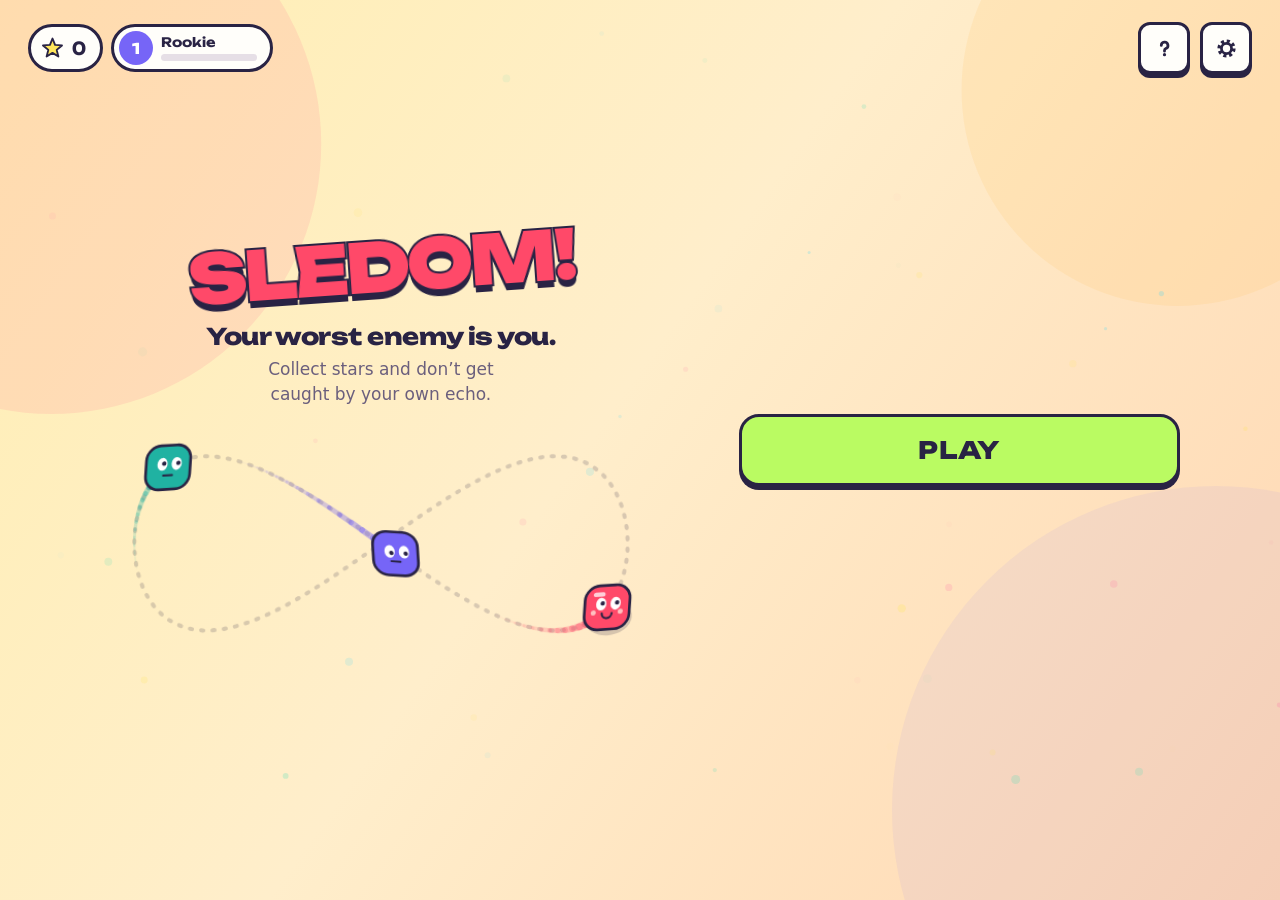
==== tg/index.html @ 211bdcf8 "Publish Echo and Echo Music to GitHub Pages" ====
<!doctype html>
<html lang="ru">
<head>
<meta charset="utf-8">
<script src="telegram-web-app.js"></script>
<script src="tg-config.js"></script>
<meta name="viewport" content="width=device-width, initial-scale=1, maximum-scale=1, viewport-fit=cover, user-scalable=no">
<meta name="theme-color" content="#ffedc9">
<link rel="manifest" href="manifest.webmanifest">
<link rel="icon" type="image/png" href="icon-192.png">
<link rel="apple-touch-icon" href="icon-192.png">
<meta name="mobile-web-app-capable" content="yes">
<title>Следом!</title>
<style>
/* Unbounded (SIL OFL 1.1), Cyrillic + Latin subsets, embedded so the zip works offline. */
@font-face{font-family:'Unbounded';font-style:normal;font-weight:600 900;font-display:block;src:url([data-uri]) format('woff2');unicode-range:U+0301,U+0400-045F,U+0490-0491,U+04B0-04B1,U+2116}
@font-face{font-family:'Unbounded';font-style:normal;font-weight:600 900;font-display:block;src:url([data-uri]) format('woff2');unicode-range:U+0000-00FF,U+0131,U+0152-0153,U+02BB-02BC,U+02C6,U+02DA,U+02DC,U+0304,U+0308,U+0329,U+2000-206F,U+20AC,U+2122,U+2191,U+2193,U+2212,U+2215,U+FEFF,U+FFFD}
@font-face{font-family:'Unbounded';font-style:normal;font-weight:600 900;font-display:block;src:url([data-uri]) format('woff2');unicode-range:U+011E-011F,U+0130,U+015E-015F}
/* ---------- Tokens ----------
   One radius scale, one border width, and a hard ink shadow only on things you can press. */
:root{
 --ink:#292344;--paper:#fffefa;--cream:#ffedc9;--muted:#6b5f7d;--line:#2923441f;
 --shadow:#292344;--on-accent:#292344;--on-accent-muted:#5c5170;--dim:#ffedc9e0;--track:#e6dfe6;--locked:#f4efe8;
 --coral:#ff4969;--coral-deep:#e23a63;--pink:#ff79a9;--lemon:#ffe95c;--lime:#bafb62;--purple:#7665f7;
 --display:'Unbounded','Arial Black',system-ui,sans-serif;
 --body:system-ui,-apple-system,'Segoe UI',Roboto,'Helvetica Neue',Arial,sans-serif;
 --r-sm:12px;--r-md:16px;--r-lg:22px;--bw:3px;
 --press:0 4px 0 var(--shadow);--lift:0 6px 0 #2923441a;
 --safe-t:env(safe-area-inset-top,0px);--safe-b:env(safe-area-inset-bottom,0px);
 --safe-l:env(safe-area-inset-left,0px);--safe-r:env(safe-area-inset-right,0px);
}
*{box-sizing:border-box;-webkit-tap-highlight-color:transparent}
html,body{margin:0;width:100%;height:100%;overflow:hidden;background:var(--cream);color:var(--ink);font-family:var(--body);touch-action:none;overscroll-behavior:none;user-select:none;-webkit-user-select:none}
body{position:fixed;inset:0}
button{font:inherit;color:inherit}
.hidden{display:none!important}
#game{position:fixed;inset:0;display:block;width:100%;height:100%;touch-action:none;cursor:crosshair}
#safeProbe{position:fixed;top:0;left:0;width:0;height:0;padding:var(--safe-t) var(--safe-r) var(--safe-b) var(--safe-l);visibility:hidden;pointer-events:none}

/* ---------- Type ---------- */
.logo{margin:0;font:900 clamp(46px,13.5vw,80px)/.95 var(--display);letter-spacing:-.045em;text-transform:uppercase;color:var(--coral);-webkit-text-stroke:3px var(--shadow);paint-order:stroke fill;text-shadow:0 5px 0 var(--shadow);transform:rotate(-4deg);white-space:nowrap;animation:logoLand .7s cubic-bezier(.15,1.35,.22,1) both}
.logo--sm{font-size:clamp(40px,11vw,58px)}
@keyframes logoLand{from{opacity:0;transform:translateY(-14px) rotate(-9deg) scale(.86)}to{opacity:1;transform:rotate(-4deg)}}
.lead{margin:20px 0 6px;font:800 18px/1.2 var(--display);letter-spacing:-.02em}
.note{margin:12px 0 0;max-width:300px;font:500 15px/1.45 var(--body);color:var(--muted);text-wrap:balance}
.lead+.note{margin-top:0}
.logo+.note{margin-top:20px}
.title{margin:0 0 20px;font:900 26px/1 var(--display);letter-spacing:-.02em;text-transform:uppercase}
.label{font:700 10.5px/1 var(--display);letter-spacing:.08em;text-transform:uppercase;color:var(--muted)}
.tag{display:inline-flex;margin-bottom:18px;padding:7px 12px;border-radius:999px;background:var(--shadow);color:#fff;font:700 11px/1 var(--display);letter-spacing:.08em;text-transform:uppercase}

/* ---------- Screens ---------- */
.screen{position:fixed;inset:0;z-index:10;display:flex;padding:calc(var(--safe-t) + 20px) calc(var(--safe-r) + 20px) calc(var(--safe-b) + 20px) calc(var(--safe-l) + 20px);overflow:auto;touch-action:pan-y}
.screen--solid{z-index:13;background:var(--cream)}
.screen--dim{background:var(--dim);backdrop-filter:blur(10px);-webkit-backdrop-filter:blur(10px)}
.col{width:min(340px,100%);margin:auto;display:flex;flex-direction:column;align-items:center;text-align:center}
#overScreen:not(.hidden) .col{animation:rise .4s cubic-bezier(.18,1.28,.25,1) both}
@keyframes rise{from{opacity:0;transform:translateY(22px) scale(.94)}}

/* ---------- Buttons ---------- */
.btn{display:flex;align-items:center;justify-content:center;gap:9px;width:100%;min-height:52px;padding:12px 16px;border:var(--bw) solid var(--ink);border-radius:var(--r-md);background:var(--paper);box-shadow:var(--press);font:800 14px/1.1 var(--display);letter-spacing:.02em;text-transform:uppercase;cursor:pointer;touch-action:manipulation;transition:transform .08s,box-shadow .08s}
.btn:active{transform:translateY(4px);box-shadow:0 0 0 var(--ink)}
.btn:focus-visible,.switch:focus-visible,.iconBtn:focus-visible{outline:3px solid var(--purple);outline-offset:3px}
.btn--primary{background:var(--lime)}
.btn--xl{min-height:64px;border-radius:18px;font-size:20px;letter-spacing:.01em}
.btn--daily{justify-content:space-between;background:var(--lemon)}
.btn--daily small{font:700 11px/1 var(--display);letter-spacing:.03em;color:var(--on-accent-muted)}
.btn--quiet{min-height:48px;font-size:12px}
.btnIcon{width:16px;height:16px;flex:none}
.btnIcon--lg{width:26px;height:26px}
.btn--daily{text-align:left}
.dailyText{display:flex;flex-direction:column;align-items:flex-start;gap:5px}
.dailyText small{font:600 12.5px/1.15 var(--body);letter-spacing:0;text-transform:none;color:var(--on-accent);opacity:.72}
/* Rewarded continue: clearly an ad, clearly what you get (Yandex Games rule 4.5). */
.btn--revive{background:var(--lemon);gap:14px;text-align:left}
.reviveText{display:flex;flex-direction:column;gap:4px}
.reviveText small{font:600 12.5px/1.1 var(--body);letter-spacing:0;text-transform:none;color:var(--on-accent-muted)}
.btn:disabled{opacity:.55;pointer-events:none}
.seg{flex:none;display:inline-flex;padding:3px;gap:3px;border:var(--bw) solid var(--ink);border-radius:999px;background:var(--track)}
.segBtn{min-width:44px;height:28px;padding:0 10px;border:0;border-radius:999px;background:transparent;font:800 12px/1 var(--display);letter-spacing:.04em;cursor:pointer;touch-action:manipulation}
.segBtn[aria-pressed="true"]{background:var(--lime);color:var(--on-accent);box-shadow:inset 0 0 0 2.5px var(--shadow)}
/* Until the platform has told us the language, keep the menu text from flashing in the wrong one. */
.boot #menuScreen .col{visibility:hidden}
.row{display:flex;gap:12px;width:100%}
.row>.btn{flex:1;min-width:0}
.col>.btn--xl{margin-top:24px}
.col>.row{margin-top:12px}

/* ---------- Menu ---------- */
.demo{display:block;width:100%;height:124px;margin-top:14px}
.actions{display:flex;flex-direction:column;gap:12px;width:100%;margin-top:18px}
.records{display:flex;justify-content:center;gap:24px;margin:24px 0 0}
.records div{display:flex;align-items:baseline;gap:8px}
.records dt{font:700 10.5px/1 var(--display);letter-spacing:.08em;text-transform:uppercase;color:var(--muted)}
.records dd{margin:0;font:800 16px/1 var(--display)}

/* ---------- Panels: settings and rules ---------- */
.panel{width:100%;margin:0;padding:2px 18px;list-style:none;text-align:left;background:var(--paper);border:var(--bw) solid var(--ink);border-radius:var(--r-lg);box-shadow:var(--lift)}
.option,.rule{display:flex;align-items:center;gap:14px;padding:16px 0}
.option+.option,.rule+.rule{border-top:1.5px solid var(--line)}
.option strong,.rule strong{display:block;font:700 16px/1.25 var(--body)}
.option span,.rule span{display:block;margin-top:3px;font:500 13.5px/1.4 var(--body);color:var(--muted)}
.optionText,.rule>div{flex:1;min-width:0}
.ruleIcon{flex:none;width:40px;height:40px}
.switch{flex:none;position:relative;width:54px;height:32px;padding:0;border:var(--bw) solid var(--ink);border-radius:999px;background:var(--track);cursor:pointer;touch-action:manipulation;transition:background .15s}
.switch::after{content:"";position:absolute;top:3px;left:3px;width:20px;height:20px;border:2.5px solid var(--ink);border-radius:50%;background:#fff;transition:transform .18s cubic-bezier(.3,1.4,.5,1)}
.switch[aria-checked="true"]{background:var(--lime)}
.switch[aria-checked="true"]::after{transform:translateX(22px)}

/* ---------- Result ---------- */
#poster{display:block;margin-top:18px;border-radius:14px;box-shadow:var(--lift)}
.stats{display:grid;grid-template-columns:1.35fr 1fr 1fr 1fr;width:100%;margin-top:18px;background:var(--paper);border:var(--bw) solid var(--ink);border-radius:var(--r-lg);box-shadow:var(--lift)}
.stat{display:flex;flex-direction:column;align-items:center;justify-content:space-between;gap:7px;padding:14px 4px;min-width:0}
.stat+.stat{border-left:1.5px solid var(--line)}
.stat strong{font:800 19px/1 var(--display);letter-spacing:-.03em;white-space:nowrap}
.stat--main strong{font-size:25px;color:var(--coral)}
.stat .label{font-size:9.5px;line-height:1.2;text-align:center}
.col>.stats~.btn--xl{margin-top:20px}
.col>.btn--revive:not(.hidden)+.btn--xl{margin-top:12px}

/* ---------- HUD ---------- */
#hud{position:fixed;inset:0;z-index:3;pointer-events:none}
.hudBar{position:absolute;left:var(--hud-l,16px);right:var(--hud-r,16px);top:var(--hud-t,12px);display:flex;align-items:flex-start;justify-content:space-between}
.hudScore{display:flex;flex-direction:column;align-items:flex-start;gap:4px}
.hudNum{display:inline-block;font:800 32px/1 var(--display);letter-spacing:-.04em;font-variant-numeric:tabular-nums;transform-origin:0 80%}
.hudNum.scorePop{animation:scorePop .3s cubic-bezier(.2,1.5,.4,1) both}
@keyframes scorePop{38%{transform:scale(1.2) rotate(-3deg)}}
.hudBest{font:600 12px/1 var(--body);color:var(--muted)}
.hudBest b{font-weight:800;color:var(--ink)}
.iconBtn{pointer-events:auto;display:grid;place-items:center;width:46px;height:46px;padding:0;border:var(--bw) solid var(--ink);border-radius:var(--r-sm);background:var(--paper);box-shadow:var(--press);cursor:pointer;touch-action:manipulation;transition:transform .08s,box-shadow .08s}
.iconBtn:active{transform:translateY(4px);box-shadow:none}
.pauseIcon{width:14px;height:16px;border-left:5px solid var(--ink);border-right:5px solid var(--ink)}
/* First-run coaching: one short line just inside the top of the arena, never blocking input. */
#coach{position:absolute;left:50%;top:var(--coach-t,110px);transform:translate(-50%,-6px);opacity:0;transition:opacity .25s,transform .25s;width:max-content;max-width:min(80vw,300px);padding:9px 14px;border:2.5px solid var(--ink);border-radius:var(--r-sm);background:var(--paper);box-shadow:0 3px 0 var(--shadow);font:700 12.5px/1.35 var(--display);text-align:center;text-wrap:balance;pointer-events:none}
#coach.show{opacity:1;transform:translate(-50%,0)}

/* ---------- Countdown and big callouts ---------- */
#toast{position:fixed;z-index:7;top:30%;left:50%;transform:translate(-50%,-50%);font:900 clamp(40px,12vw,72px)/1 var(--display);letter-spacing:-.04em;text-transform:uppercase;color:var(--coral);-webkit-text-stroke:3px var(--shadow);paint-order:stroke fill;text-shadow:0 5px 0 var(--shadow);white-space:nowrap;pointer-events:none;opacity:0}
#toast.animate{animation:toastpop .85s cubic-bezier(.2,1.1,.3,1) forwards}
@keyframes toastpop{0%{opacity:0;transform:translate(-50%,-38%) scale(.4) rotate(-12deg)}15%{opacity:1;transform:translate(-50%,-50%) scale(1.08) rotate(2deg)}40%{transform:translate(-50%,-50%) scale(1) rotate(-3deg)}75%{opacity:1}100%{opacity:0;transform:translate(-50%,-62%) scale(1.08) rotate(4deg)}}

/* ---------- Touch stick ---------- */
#stickZone{display:none;position:absolute;left:50%;bottom:calc(var(--safe-b) + 7px);transform:translateX(-50%);z-index:4;width:90px;height:90px;align-items:center;justify-content:center;pointer-events:auto;touch-action:none;cursor:grab}
#stickTrack{position:relative;display:grid;place-items:center;width:76px;height:76px;border:var(--bw) solid var(--ink);border-radius:50%;background:var(--paper);box-shadow:var(--press);transition:background .16s}
#stickTrack::before{content:"";position:absolute;width:58px;height:58px;border:2px dashed #8c7c9b50;border-radius:50%}
#stickKnob{position:relative;width:36px;height:36px;border:var(--bw) solid var(--ink);border-radius:50%;background:var(--coral);box-shadow:inset -3px -3px 0 #e5436750;transform:translate(var(--knob-x,0px),var(--knob-y,0px));transition:transform 75ms ease-out;will-change:transform}
#stickKnob span{position:absolute;left:7px;top:6px;width:8px;height:6px;border-radius:100%;background:#ffffffb9;transform:rotate(-32deg)}
#stickZone.pressed #stickTrack{background:#fff4c4}
#stickZone.pressed #stickKnob{transition:none;background:var(--coral-deep)}
@media(pointer:coarse),(max-width:690px){#stickZone{display:flex}}

/* ---------- Menu top bar: stars on the left, help and settings as icons on the right ---------- */
.menuTop{position:fixed;z-index:11;top:calc(var(--safe-t) + 14px);left:calc(var(--safe-l) + 16px);right:calc(var(--safe-r) + 16px);display:flex;align-items:center;justify-content:space-between;pointer-events:none}
.menuTop>*{pointer-events:auto}
.menuIcons{display:flex;gap:10px}
.iconBtn svg{width:22px;height:22px}
.wallet{display:inline-flex;align-items:center;gap:7px;height:40px;padding:0 14px 0 9px;border:var(--bw) solid var(--ink);border-radius:999px;background:var(--paper);font:800 16px/1 var(--display);font-variant-numeric:tabular-nums}
.wallet svg{width:22px;height:22px}
.badge{display:inline-grid;place-items:center;min-width:22px;height:22px;margin-left:2px;padding:0 6px;border-radius:999px;background:var(--coral);color:#fff;font:800 11px/1 var(--display)}

/* ---------- Result: stars earned and the optional double ---------- */
.earn{display:flex;align-items:center;justify-content:space-between;gap:10px;width:100%;margin-top:12px;min-height:56px;padding:7px 8px 7px 14px;border:var(--bw) solid var(--ink);border-radius:var(--r-md);background:var(--paper)}
.menuLeft{display:flex;align-items:center;gap:8px;min-width:0}
.lvlChip{display:inline-flex;align-items:center;gap:8px;height:40px;padding:0 13px 0 5px;border:var(--bw) solid var(--ink);border-radius:999px;background:var(--paper);min-width:0}
.lvlChip>b{display:grid;place-items:center;min-width:28px;height:28px;padding:0 5px;border-radius:999px;background:var(--purple);color:#fff;font:800 13px/1 var(--display)}
.lvlChipText{display:flex;flex-direction:column;gap:5px;min-width:0}
.lvlChipText em{font:700 11px/1 var(--display);font-style:normal;white-space:nowrap;overflow:hidden;text-overflow:ellipsis}
.lvlTrack{display:block;position:relative;height:6px;border-radius:999px;background:var(--track);overflow:hidden}
.lvlChipText .lvlTrack{width:100%}
.menuTop{gap:8px}.lvlChip{flex:0 1 auto}.lvlChipText{flex:1 1 auto}.lvlChipText .lvlTrack{min-width:44px}
@media(max-width:370px){.lvlChip{padding-right:11px}.lvlChipText em{display:none}.lvlChipText .lvlTrack{min-width:30px}.menuLeft{gap:6px}}
.lvlTrack i{position:absolute;inset:0 auto 0 0;width:0;border-radius:999px;background:var(--purple);transition:width .9s cubic-bezier(.3,.8,.3,1) .35s}
.earn{flex-wrap:wrap;row-gap:4px;padding-top:6px;padding-bottom:8px}
.lvlRow{flex:1 0 100%;display:flex;align-items:center;gap:9px;padding:0 6px 0 0}
@media(max-height:760px){.earn{min-height:0;row-gap:2px;padding-top:4px;padding-bottom:6px}.lvlRow b,.lvlGain{font-size:11px}#overScreen .taskLine{margin-top:4px}}
.lvlRow b{font:800 12px/1 var(--display);white-space:nowrap}
.lvlRow .lvlTrack{flex:1}
.lvlGain{font:700 12px/1 var(--display);color:var(--purple);white-space:nowrap}
:root[data-theme="night"] .lvlGain{color:#a091ff}
.lvlRow.lvlPop{animation:lvlPop .6s cubic-bezier(.2,1.5,.4,1) .9s both}
@keyframes lvlPop{40%{transform:scale(1.06)}}
.taskLine.lvlUp{color:var(--ink);font-weight:800}
.item.byLevel small{color:var(--purple)}
.earnText{display:inline-flex;align-items:center;gap:8px;font:800 20px/1 var(--display)}
.earnText svg{width:26px;height:26px}
.btn--small{width:auto;min-height:40px;padding:8px 12px;gap:7px;border-radius:var(--r-sm);background:var(--lemon);box-shadow:0 3px 0 var(--shadow);font-size:11.5px}
.btn--small:active{transform:translateY(3px)}
.btn--small svg{width:16px;height:16px}
.taskLine{margin:10px 0 0;font:600 13px/1.35 var(--body);color:var(--muted)}

/* ---------- Shop and tasks ---------- */
.col--wide{width:min(440px,100%)}
.screenHead{display:flex;align-items:center;justify-content:space-between;gap:12px;width:100%;margin-bottom:16px}
.screenHead .title{margin:0}
.tabs{display:flex;gap:4px;width:100%;margin-bottom:14px;padding:4px;border:var(--bw) solid var(--ink);border-radius:999px;background:var(--track)}
.tab{flex:1;height:36px;border:0;border-radius:999px;background:transparent;font:800 12px/1 var(--display);letter-spacing:.03em;text-transform:uppercase;cursor:pointer;touch-action:manipulation}
.tab[aria-selected="true"]{background:var(--paper);box-shadow:inset 0 0 0 2.5px var(--ink)}
.grid{display:grid;grid-template-columns:repeat(2,1fr);gap:12px;width:100%}
@media(min-width:460px){.grid{grid-template-columns:repeat(3,1fr)}}
.item{display:flex;flex-direction:column;align-items:center;gap:5px;padding:8px 6px 12px;border:var(--bw) solid var(--ink);border-radius:var(--r-md);background:var(--paper);box-shadow:var(--press);cursor:pointer;touch-action:manipulation;transition:transform .08s,box-shadow .08s}
.item:active{transform:translateY(4px);box-shadow:none}
.item canvas{width:96px;height:72px}
.item b{font:800 12px/1.1 var(--display);letter-spacing:.02em;text-transform:uppercase}
.item small{display:inline-flex;align-items:center;gap:4px;font:700 12px/1 var(--display);color:var(--muted)}
.item small svg{width:15px;height:15px}
.item[data-state="equipped"]{background:var(--lime)}
.item[data-state="equipped"] small{color:var(--on-accent)}
.item[data-state="locked"]{background:var(--locked)}
.item[data-state="locked"] canvas{opacity:.55}
.item.poor{animation:shake .3s}
@keyframes shake{25%{transform:translateX(-5px)}75%{transform:translateX(5px)}}
.task{display:flex;align-items:center;gap:12px;padding:14px 0}
.task+.task{border-top:1.5px solid var(--line)}
.taskText{flex:1;min-width:0}
.taskText strong{display:block;font:700 15px/1.25 var(--body)}
.taskText span{display:block;margin-top:3px;font:500 12.5px/1.35 var(--body);color:var(--muted)}
.bar{height:8px;margin-top:8px;border-radius:999px;background:var(--line);overflow:hidden}
.bar i{display:block;height:100%;border-radius:999px;background:var(--coral)}
.taskSide{flex:none;display:inline-flex;align-items:center}
.taskReward{gap:4px;font:800 13px/1 var(--display);color:var(--muted)}
.taskReward svg,.btn--claim svg{width:16px;height:16px}
.btn--claim{background:var(--lime)}
.taskCheck{display:grid;place-items:center;width:30px;height:30px;border-radius:50%;background:var(--lime);border:2.5px solid var(--ink);font:900 14px/1 var(--body)}
.task.isClaimed .taskText{opacity:.55}
.tasksNote{margin:12px 0 0;font:500 13px/1.35 var(--body);color:var(--muted)}
.col--wide>.panel+.tasksNote+.btn--xl,.col--wide>.grid+.btn--xl{margin-top:20px}
/* Small phones: the result screen keeps every action on screen without scrolling. */
@media(max-height:760px){#overScreen #poster{display:none}#overScreen .logo+.note{margin-top:14px}}
@media(max-height:700px){#overScreen .btn--xl{min-height:56px;font-size:18px}#overScreen .col>.btn--xl{margin-top:14px}#overScreen .tag{margin-bottom:12px}}

/* Daily streak: a flame with the day count; grey with no streak, pulsing when today's run would keep it alive. */
.btn--daily small.warn{color:var(--coral-deep)}
.dailySide{display:flex;flex-direction:column;align-items:flex-end;gap:6px}
.flame{display:inline-flex;align-items:center;gap:4px;font:800 15px/1 var(--display);color:var(--on-accent)}
.flame svg{width:21px;height:21px;transform-origin:50% 80%}
.flame.off{color:var(--on-accent-muted)}.flame.off svg{filter:grayscale(1);opacity:.5}
.flame.threat svg{animation:flamePulse 1.1s ease-in-out infinite}
@keyframes flamePulse{50%{transform:scale(1.22) rotate(-6deg)}}
@media(prefers-reduced-motion:reduce){.flame.threat svg{animation:none}}
.liteFx .flame.threat svg{animation:none}

/* ---------- Themes ----------
   Bright fills (buttons, switches, badges) always carry dark text (--on-accent); page text and borders follow --ink;
   hard shadows and logo outlines follow --shadow. That split is what keeps the dark theme readable. */
.btn--primary,.btn--daily,.btn--revive,.btn--small,.btn--claim{color:var(--on-accent);border-color:var(--shadow)}
.item[data-state="equipped"],.taskCheck{color:var(--on-accent)}
:root[data-theme="pastel"]{--cream:#f3eef0;--paper:#fffdfd;--ink:#3a3550;--shadow:#3a3550;--on-accent:#3a3550;--on-accent-muted:#6a6280;--muted:#7a7290;--line:#3a35501c;--dim:#f3eef0e0;--track:#e8e3eb;--locked:#f1edf0;
 --coral:#e8798c;--coral-deep:#cf5b74;--pink:#f2a7c3;--lemon:#f6e6a6;--lime:#cdeab2;--purple:#9a8de0}
:root[data-theme="night"]{--cream:#17142a;--paper:#26213d;--ink:#f2edff;--shadow:#0b0916;--on-accent:#1b1730;--on-accent-muted:#4a4166;--muted:#a69dc5;--line:#ffffff1f;--dim:#17142ae8;--track:#3a3358;--locked:#201b35;
 --coral:#ff5c7a;--pink:#ff8fbf;--lemon:#ffe066;--lime:#b4f26a;--purple:#a091ff;--lift:0 6px 0 #00000040}
:root[data-theme="paper"]{--cream:#f2f1ee;--paper:#ffffff;--ink:#1d1d1f;--shadow:#1d1d1f;--on-accent:#1d1d1f;--on-accent-muted:#5c5c61;--muted:#6e6e73;--line:#1d1d1f1a;--dim:#f2f1eee8;--track:#e6e5e2;--locked:#efeeeb;
 --coral:#ff4b55;--coral-deep:#d93841;--pink:#ff4b55;--lemon:#ebeae5;--lime:#ffd23f;--purple:#55555b}
:root[data-theme="halloween"]{--cream:#1f1230;--paper:#2d1f42;--ink:#fff1e2;--shadow:#0c0615;--on-accent:#1f1230;--on-accent-muted:#4d3a5c;--muted:#c4abd9;--line:#ffffff1f;--dim:#1f1230e8;--track:#45305e;--locked:#26193a;
 --coral:#ff6a3d;--pink:#ff9ad0;--lemon:#ffc04d;--lime:#ff9a3c;--purple:#b48cff;--lift:0 6px 0 #00000040}
:root[data-theme="halloween"] .lvlGain{color:#c9a8ff}
.themeBtn--event{grid-column:1/-1;flex-direction:row;justify-content:center;gap:12px;padding:9px 12px}
.themeBtn--event .evName{display:flex;flex-direction:column;align-items:flex-start;gap:4px}
.themeBtn--event small{font:600 10px/1 var(--body);text-transform:none;color:var(--muted)}
.evLine{display:inline-flex;align-items:center;gap:5px;margin-top:5px}
.evLine svg{width:15px;height:15px;flex:none}
.row--menu{flex-wrap:wrap}.row--menu .btn--ch{flex:1 0 100%}
@media(max-height:460px){.row--menu .btn--ch{flex:1 1 0}.row--menu .btn{padding-left:6px;padding-right:6px;font-size:11px}.row--menu .btn--ch .btnIcon{display:none}}
.btn--ch .btnIcon{width:17px;height:17px}
.btn--ch.isLocked{opacity:.6}
.chList{padding:8px 18px 10px}
.chRow{width:100%;border:0;background:none;color:inherit;font:inherit;text-align:left;cursor:pointer;touch-action:manipulation}
.chRow:disabled{cursor:default}
.chRow.isLocked{opacity:.45}
.chNum{display:grid;place-items:center;flex:none;width:34px;height:34px;border:2.5px solid var(--ink);border-radius:50%;background:var(--lemon);color:var(--on-accent);font:800 13px/1 var(--display)}
.chRow.isLocked .chNum{background:var(--track)}
.chGot{display:flex;gap:2px;flex:none}
.chStar{display:block;width:16px;height:16px;background:url("data:image/svg+xml,%3Csvg xmlns='http://www.w3.org/2000/svg' viewBox='0 0 40 40'%3E%3Cpath d='M20 4L24.1 14.3L35.2 15.1L26.7 22.2L29.4 32.9L20 27L10.6 32.9L13.3 22.2L4.8 15.1L15.9 14.3Z' fill='none' stroke='%23999' stroke-opacity='.55' stroke-width='3' stroke-linejoin='round'/%3E%3C/svg%3E") center/contain no-repeat}
.chStar.on{background-image:url("data:image/svg+xml,%3Csvg xmlns='http://www.w3.org/2000/svg' viewBox='0 0 40 40'%3E%3Cpath d='M20 4L24.1 14.3L35.2 15.1L26.7 22.2L29.4 32.9L20 27L10.6 32.9L13.3 22.2L4.8 15.1L15.9 14.3Z' fill='%23ffe65b' stroke='%23292344' stroke-width='3' stroke-linejoin='round'/%3E%3C/svg%3E")}
.chStars{display:none;justify-content:center;gap:18px;margin-top:16px}
#overScreen[data-kind="challenge"] .chStars{display:flex}
#overScreen[data-kind="challenge"] .resultCard{display:none}
.chMark{display:flex;flex-direction:column;align-items:center;gap:7px;font:700 12px/1 var(--display);color:var(--muted)}
.chMark .chStar{width:54px;height:54px}
.chMark:nth-child(2) .chStar{width:66px;height:66px;margin-top:-8px}
.chMark.on{color:var(--ink)}
.chMark.on .chStar{animation:chPop .5s cubic-bezier(.2,1.6,.4,1) both}
.chMark.on:nth-child(2) .chStar{animation-delay:.15s}.chMark.on:nth-child(3) .chStar{animation-delay:.3s}
@keyframes chPop{from{transform:scale(.2) rotate(-40deg);opacity:0}}
.liteFx .chMark .chStar{animation:none!important}
.chContinue{margin-bottom:14px}
#chTotal{white-space:nowrap}
.chHead{display:flex;justify-content:space-between;align-items:flex-start;gap:10px;padding:16px 2px 6px;border-bottom:2px solid var(--line)}
.chHead:first-child{padding-top:4px}
.chHead span{display:flex;flex-direction:column;gap:5px}
.chHead b{font:800 12px/1 var(--display);letter-spacing:.04em;text-transform:uppercase}
.chHead small{font:600 12px/1.3 var(--body);color:var(--muted)}
.chHead em{font:800 12px/1 var(--display);font-style:normal;white-space:nowrap;color:var(--muted)}
.chRow.isBoss .chNum{background:var(--coral);color:#fff}
.chRow.isSecret{background:linear-gradient(135deg,#241a40,#120c22);color:#efe8ff;border-radius:16px;padding-left:10px;padding-right:10px}
.chRow.isSecret .chNum{background:#7b5cff;color:#fff;border-color:#120c22}.chRow.isSecret .taskText span{color:#bfb0ee}
#chIntroScreen .chStars{display:flex;margin-top:22px}
.ciTitle{margin-top:14px}
.ciDesc{max-width:330px;margin-top:10px;font-size:16px}
.ciGoal{margin:16px 0 0;font:700 13px/1.3 var(--display);color:var(--ink)}
#chIntroScreen .tasksNote{margin-top:6px}
#chIntroScreen .btn--xl{margin-top:22px}
.chapterCol{text-align:center}
.chapDone{display:inline-flex;align-items:center;gap:9px;margin:0 0 26px;padding:8px 16px;border:2.5px solid var(--ink);border-radius:999px;background:var(--paper);font:800 12px/1 var(--display);letter-spacing:.03em;text-transform:uppercase}
.chapTrail{width:34px;height:8px;border-radius:999px;box-shadow:0 0 0 2px var(--ink)}
.chapNum{position:relative;display:flex;flex-direction:column;align-items:center;gap:2px}
.chapNum small{font:800 14px/1 var(--display);letter-spacing:.32em;text-transform:uppercase;color:var(--muted)}
.chapNum b{font:900 128px/1 var(--display);color:var(--coral);text-shadow:0 6px 0 var(--shadow);-webkit-text-stroke:5px var(--ink);paint-order:stroke fill}
.chapBurst{position:absolute;left:50%;top:56%;width:150px;height:150px;margin:-75px 0 0 -75px;border-radius:50%;border:4px solid var(--lemon);opacity:0;pointer-events:none}
.chapBurst--2{border-color:var(--coral);border-style:dashed}
.chapName{margin-top:8px}
.chapLine{max-width:320px}
.chapGo{margin-top:26px}
#chapterScreen.play .chapDone{animation:chapDrop .5s cubic-bezier(.2,1.4,.4,1) both}
#chapterScreen.play .chapNum small{animation:chapFade .4s .25s both}
#chapterScreen.play .chapNum b{animation:chapSlam .7s .3s cubic-bezier(.2,1.5,.35,1) both}
#chapterScreen.play .chapBurst{animation:chapBurst .9s .55s ease-out both}
#chapterScreen.play .chapBurst--2{animation-delay:.7s}
#chapterScreen.play .chapName{animation:chapRise .5s .75s cubic-bezier(.2,1.3,.4,1) both}
#chapterScreen.play .chapLine{animation:chapRise .5s .9s both}
#chapterScreen.play .chapGo{animation:chapRise .45s 1.1s both}
@keyframes chapDrop{from{opacity:0;transform:translateY(-26px) scale(.9)}}
@keyframes chapFade{from{opacity:0;letter-spacing:.9em}}
@keyframes chapSlam{0%{opacity:0;transform:scale(2.6) rotate(-14deg)}60%{opacity:1;transform:scale(.92) rotate(3deg)}100%{transform:none}}
@keyframes chapBurst{0%{opacity:.9;transform:scale(.3)}100%{opacity:0;transform:scale(1.9)}}
@keyframes chapRise{from{opacity:0;transform:translateY(16px)}}
.liteFx #chapterScreen *{animation:none!important}
@media(prefers-reduced-motion:reduce){#chapterScreen *{animation:none!important}}
@media(max-height:620px){.chapNum b{font-size:96px}.chapDone{margin-bottom:16px}.chapGo{margin-top:18px}}
.seasonCard{position:relative;overflow:hidden;justify-content:space-between;gap:12px;min-height:64px;padding:10px 14px 10px 16px;text-align:left;color:#fff;border-color:var(--shadow);background:linear-gradient(118deg,#6f5cf2 0%,#9b6bff 58%,#ff7fb0 125%)}
.seasonCard .scText{display:flex;flex-direction:column;align-items:flex-start;gap:6px;flex:1;min-width:0}
.seasonCard b{font:800 14px/1 var(--display);letter-spacing:.03em}
.seasonCard b em{font-style:normal;opacity:.82}
.seasonCard small{font:600 12px/1.2 var(--body);text-transform:none;letter-spacing:0;opacity:.92}
.seasonCard .lvlTrack{width:100%;max-width:230px;height:7px;background:#ffffff3d}
.seasonCard .lvlTrack i{background:#fff}
.scSide{display:flex;flex-direction:column;align-items:flex-end;gap:7px}
.scSide small{font:700 11px/1 var(--display);opacity:.88;white-space:nowrap}
.scSide .badge{margin:0;background:#fff;color:#6f5cf2}
.seasonCard.hot::after{content:'';position:absolute;inset:0;background:linear-gradient(100deg,transparent 35%,#ffffff59 50%,transparent 65%);transform:translateX(-100%);animation:scShine 2.8s ease-in-out infinite;pointer-events:none}
@keyframes scShine{55%,100%{transform:translateX(100%)}}
.liteFx .seasonCard.hot::after{display:none}
.tiles{display:grid;grid-template-columns:repeat(3,minmax(0,1fr));gap:10px;width:100%}.tile{min-width:0}
.tile{position:relative;display:flex;flex-direction:column;align-items:center;justify-content:center;gap:5px;min-height:72px;padding:9px 4px 8px;border:var(--bw) solid var(--ink);border-radius:var(--r-md);background:var(--paper);box-shadow:var(--press);color:var(--ink);font:800 11px/1 var(--display);letter-spacing:.02em;text-transform:uppercase;cursor:pointer;touch-action:manipulation;transition:transform .12s,box-shadow .12s}
.tile:active{transform:translateY(3px);box-shadow:0 1px 0 var(--shadow)}
.tile svg{width:22px;height:22px}
.tile small{font:600 11px/1 var(--body);letter-spacing:0;text-transform:none;color:var(--muted);white-space:nowrap}
.tile .badge{position:absolute;top:-9px;right:-7px;margin:0}
.tile.isLocked{opacity:.6}
.seasonHero{display:flex;align-items:center;gap:14px;padding:12px 16px;margin-bottom:14px}
.seasonHero canvas{width:96px;height:96px;flex:none}
.shText{display:flex;flex-direction:column;gap:8px;flex:1;min-width:0}
.shText small{font:700 11px/1 var(--display);letter-spacing:.06em;text-transform:uppercase;color:var(--muted)}
.shText b{font:800 18px/1.1 var(--display)}
.shText span{font:600 12.5px/1.3 var(--body);color:var(--muted)}
.shText .lvlTrack{height:8px}
.eventCard{display:flex;align-items:center;justify-content:space-between;gap:12px;width:100%;margin:0 0 14px;padding:12px 14px;border:var(--bw) solid var(--shadow);border-radius:var(--r-md);background:var(--lemon);color:var(--on-accent);box-shadow:var(--press);text-align:left;cursor:pointer;font:inherit;touch-action:manipulation}
.eventCard .evT{display:flex;flex-direction:column;align-items:flex-start;gap:6px;min-width:0}
.eventCard b{font:800 13px/1.15 var(--display);text-transform:uppercase}
.eventCard small{font:600 12px/1.3 var(--body);opacity:.8}
.evPlay{flex:none;padding:10px 15px;border:2.5px solid var(--shadow);border-radius:999px;background:var(--lime);color:var(--on-accent);font:800 12px/1 var(--display);text-transform:uppercase}
.seasonList{padding:6px 18px 8px}
.sRow.isLocked{opacity:.5}
.sRow.isNext .chNum{background:var(--purple);color:#fff}
.sRow.isLegend .chNum{background:var(--coral);color:#fff}
.sRow.isLegend strong{color:var(--coral)}
@media(max-height:760px){#menuScreen .note{display:none}#menuScreen .demo{height:84px;margin-top:6px}.tile{min-height:64px}.seasonCard{min-height:58px}}
@media(max-height:660px){#menuScreen .demo{display:none}#menuScreen .lead{margin-top:12px}}
@media(max-height:460px){#menuScreen .lead,#menuScreen .records,.evLine{display:none}.seasonCard .lvlTrack,.tile small{display:none}.seasonCard{min-height:46px;padding-top:6px;padding-bottom:6px}.tile{min-height:46px;flex-direction:row;gap:7px}.tile svg{width:18px;height:18px}}
.seasonPlay{display:flex;align-items:center;justify-content:space-between;gap:12px;width:100%;margin:0 0 14px;padding:16px;border:var(--bw) solid #ff4fd8;border-radius:var(--r-md);background:linear-gradient(120deg,#120a2a,#1d0f3e 58%,#0b2a3c);color:#fff;box-shadow:0 0 0 3px #5fd8ff40,0 6px 0 #00000080;text-align:left;cursor:pointer;font:inherit;touch-action:manipulation}
.seasonPlay .spT{display:flex;flex-direction:column;align-items:flex-start;gap:6px;min-width:0}
.seasonPlay b{font:900 17px/1.1 var(--display);text-transform:uppercase;letter-spacing:.03em;color:#ff9be9;text-shadow:0 0 14px #ff4fd8b0}
.seasonPlay small{font:600 12.5px/1.35 var(--body);color:#d9ecff}
.seasonPlay .spBest{font:700 11.5px/1 var(--display);color:#5fd8ff;letter-spacing:.03em}
.seasonPlay .evPlay{background:#5fd8ff;color:#0a0618;border-color:#0a0618}
.seasonPlay:active{transform:translateY(3px)}
.neonRun .hudBar .label,.neonRun .hudBest{color:#b9a8e8}.neonRun .hudNum,.neonRun .hudBest b{color:#ffffff}
@media(max-width:999px) and (min-height:461px){#menuScreen{padding-top:calc(var(--safe-t) + 64px)}}
@media(max-width:999px) and (max-height:900px){#menuScreen .note{display:none}}
.shopHead{grid-column:1/-1;margin:12px 2px -2px;font:800 12px/1 var(--display);letter-spacing:.06em;text-transform:uppercase;color:var(--muted);text-align:left}
.shopHead:first-child{margin-top:0}
#vsScreen{z-index:30}
.vsCol{width:min(380px,100%)}
.vsPanel{display:flex;flex-direction:column;gap:12px;padding:20px 18px;text-align:center}
.vsPanel .title{margin:0}
.vsPanel .note{margin:0 auto}
.vsShare,.vsEnter{display:flex;flex-direction:column;gap:12px}
#vsScreen[data-view="share"] .vsEnter,#vsScreen[data-view="enter"] .vsShare{display:none}
.vsCode{width:100%;padding:14px 10px;border:var(--bw) solid var(--ink);border-radius:var(--r-sm);background:var(--track);color:var(--ink);font:800 22px/1 var(--display);letter-spacing:.08em;text-align:center;text-transform:uppercase}
.vsCode:focus{outline:3px solid var(--purple);outline-offset:2px}
.vsMsg{min-height:16px;margin:0;font:700 13px/1.3 var(--body);color:var(--purple)}
.vsMsg.bad{color:var(--coral)}
.linkBtn{align-self:center;margin-top:2px;padding:6px 10px;border:0;background:none;color:var(--muted);font:700 12.5px/1.2 var(--body);text-decoration:underline;text-underline-offset:3px;cursor:pointer;touch-action:manipulation}
.linkBtn:hover{color:var(--ink)}
.optionCol{flex-direction:column;align-items:stretch}
.themes{display:grid;grid-template-columns:repeat(4,1fr);gap:8px;margin-top:12px}
.themeBtn{display:flex;flex-direction:column;align-items:center;gap:7px;padding:9px 2px 8px;border:2.5px solid var(--line);border-radius:var(--r-sm);background:transparent;color:var(--ink);font:700 10.5px/1 var(--display);letter-spacing:.02em;text-transform:uppercase;cursor:pointer;touch-action:manipulation}
.themeBtn[aria-pressed="true"]{border-color:var(--ink);background:var(--track)}
.themeBtn .sw{width:32px;height:32px;border-radius:50%;border:2.5px solid var(--shadow);background:linear-gradient(135deg,var(--a) 0 50%,var(--b) 50% 100%)}

/* ---------- Result card: global or personal scores, or the route poster ---------- */
.resultCard{display:flex;flex-direction:column;align-items:stretch;gap:10px;width:100%;margin-top:16px;padding:8px 10px 10px;background:var(--paper);border:var(--bw) solid var(--ink);border-radius:var(--r-lg);box-shadow:var(--lift)}
.cardTabs{display:flex}.cardTabs .segBtn{flex:1}
.resultCard #poster{align-self:center;margin:0;box-shadow:none}
.resultCard[data-view="board"] #poster,.resultCard[data-view="route"] .board{display:none}
.boardTitle{margin:2px 4px 6px;font:700 10.5px/1 var(--display);letter-spacing:.08em;text-transform:uppercase;color:var(--muted);text-align:left}
.board ol{display:flex;flex-direction:column;gap:2px;margin:0;padding:0;list-style:none}
.board li{display:grid;grid-template-columns:30px 1fr auto;align-items:center;gap:8px;padding:6px 8px;border-radius:10px;font:600 14px/1.2 var(--body);text-align:left}
.board .rk{font:800 13px/1 var(--display);color:var(--muted)}
.board li:nth-child(1) .rk{color:#e09a00}.board li:nth-child(2) .rk{color:#8e8aa0}.board li:nth-child(3) .rk{color:#c27a43}
.board .nm{min-width:0;overflow:hidden;text-overflow:ellipsis;white-space:nowrap}
.board .sc{font:800 14px/1 var(--display);font-variant-numeric:tabular-nums}
.board li.you{background:var(--lemon);color:var(--on-accent);box-shadow:inset 0 0 0 2px var(--shadow)}.board li.you .rk{color:var(--on-accent-muted)}
.board li.gap{display:block;padding:0;text-align:center;color:var(--muted);letter-spacing:.2em}
.authBtn{width:100%;margin-top:8px;font-size:10.5px;letter-spacing:0;white-space:nowrap}.authBtn.hot{background:var(--lime)}
#overScreen.justShown{pointer-events:none}
/* ---------- Death replay badge ---------- */
.replayTag{position:fixed;z-index:9;top:calc(var(--safe-t) + 16px);left:50%;transform:translateX(-50%);display:grid;grid-template-columns:auto auto auto;grid-template-areas:"dot tag speed" "skip skip skip" "bar bar bar";align-items:center;column-gap:8px;row-gap:5px;padding:8px 14px 9px;border-radius:16px;background:var(--shadow);color:#fff;pointer-events:none;animation:tagIn .25s cubic-bezier(.2,1.4,.4,1) both}
.recDot{grid-area:dot;width:10px;height:10px;border-radius:50%;background:#ff4969;animation:recBlink 1s steps(2) infinite}
.replayTag b{grid-area:tag;font:800 13px/1 var(--display);letter-spacing:.08em;text-transform:uppercase}
.replaySpeed{grid-area:speed;font:700 12px/1 var(--display);opacity:.7}
.replayTag small{grid-area:skip;font:500 11px/1 var(--body);opacity:.65;text-align:center}
.replayTrack{grid-area:bar;height:4px;border-radius:999px;background:#ffffff33;overflow:hidden}
.replayTrack i{display:block;height:100%;background:#ff4969;transform-origin:left;transform:scaleX(0)}
@keyframes recBlink{50%{opacity:.25}}
@keyframes tagIn{from{opacity:0;transform:translate(-50%,-10px) scale(.9)}}
/* small phones: the card shrinks to the top three plus you, the route tab goes */
@media(max-height:760px){.cardTabs{display:none}.resultCard[data-view] .board{display:block}.resultCard[data-view] #poster{display:none}.board li:nth-child(n+4):not(.you):not(.gap){display:none}.board li{padding:4px 8px}.resultCard{margin-top:12px;padding:6px 8px 8px}}
@media(max-height:520px) and (min-width:600px){#overScreen .resultCard{display:none}}

/* ---------- Small screens ---------- */
@media(max-height:720px){
 .lead{margin-top:16px}.demo{height:96px;margin-top:10px}.actions{gap:10px;margin-top:14px}.records{margin-top:16px}
 .title{margin-bottom:14px}.option,.rule{padding:12px 0}.col>.btn--xl{margin-top:18px}
}
@media(max-height:560px){
 .demo,#poster,.note{display:none}.logo{font-size:44px}.btn--xl{min-height:54px;font-size:18px}
 #stickZone{bottom:calc(var(--safe-b) + 2px);width:68px;height:68px}#stickTrack{width:60px;height:60px}#stickTrack::before{width:43px;height:43px}#stickKnob{width:29px;height:29px}
}
/* Phone held sideways: result on the left, actions on the right, nothing scrolls. */
@media(max-height:520px) and (min-width:600px){
 #overScreen .col{display:grid;grid-template-columns:1fr 1fr;column-gap:24px;row-gap:10px;width:min(760px,100%);align-items:center;justify-items:center}
 #overScreen .tag{grid-area:1/1;margin:0}#overScreen .logo{grid-area:2/1}#overScreen .stats{grid-area:3/1;margin:0}#overScreen .earn{grid-area:4/1;margin:0}#overScreen .taskLine{grid-area:5/1;margin:0}
 #overScreen #reviveBtn{grid-area:2/2;margin:0}#overScreen #againBtn{grid-area:3/2;margin:0}#overScreen .col>.row{grid-area:4/2;margin:0}
 #overScreen .note,#overScreen #poster{display:none}
}
/* Result screen budget: every action stays on screen even with both ad offers, a task line and the board. */
@media(max-height:900px){.board li:nth-child(n+4):not(.you):not(.gap){display:none}#overScreen .logo+.note{margin-top:12px}#overScreen .tag{margin-bottom:12px}.resultCard{margin-top:12px}.board li{padding:5px 8px}}
@media(max-height:760px){#overScreen .note,.boardTitle{display:none}#overScreen .logo--sm{font-size:40px}#overScreen .btn--xl{min-height:52px;font-size:17px}
 #overScreen .col>.btn--xl{margin-top:10px}#overScreen .col>.row{margin-top:10px}.earn{min-height:48px;margin-top:10px}#overScreen .stats{margin-top:10px}.stat{padding:9px 4px}
 .taskLine{margin-top:6px;font-size:12px}#overScreen .tag{margin-bottom:10px}.resultCard{margin-top:10px}}
@media(max-height:660px){#overScreen .btn--xl{min-height:48px;font-size:16px}.earn{min-height:44px}#overScreen .btn--quiet{min-height:44px}#overScreen .logo--sm{font-size:36px}#overScreen .col>.btn--xl{margin-top:8px}.resultCard{margin-top:8px}.board li:nth-child(n+3):not(.you),.board li.gap{display:none}}
@media(prefers-reduced-motion:reduce){.logo,.hudNum.scorePop,#overScreen:not(.hidden) .col{animation:none}}
.liteFx .logo,.liteFx .hudNum.scorePop,.liteFx #overScreen .col,.liteFx .lvlRow{animation:none!important}
.runEvent{position:absolute;left:50%;bottom:var(--arena-b,140px);transform:translateX(-50%);display:flex;flex-direction:column;align-items:center;gap:6px;padding:8px 16px 9px;border:2.5px solid var(--shadow);border-radius:999px;box-shadow:0 3px 0 var(--shadow);font:800 13px/1 var(--display);letter-spacing:.02em;text-transform:uppercase;color:var(--on-accent);white-space:nowrap;pointer-events:none;animation:reIn .45s cubic-bezier(.2,1.5,.4,1) both}
.runEvent.good{background:var(--lime)}.runEvent.bad{background:var(--coral);color:#fff}
.reBar{display:block;width:100%;min-width:120px;height:5px;border-radius:999px;background:#00000026;overflow:hidden}
.reBar i{display:block;height:100%;width:100%;border-radius:999px;background:currentColor}
@keyframes reIn{from{opacity:0;transform:translate(-50%,14px) scale(.8)}}
.liteFx .runEvent{animation:none}
/* Desktop: the menu uses the screen. Two columns, everything about a third larger, secondary text easy to read. */
@media(min-width:1000px) and (min-height:620px){
 #menuScreen .col{width:min(1080px,90vw);display:grid;grid-template-columns:minmax(0,1.12fr) minmax(400px,.88fr);grid-template-rows:auto auto auto 1fr auto;column-gap:clamp(40px,6vw,104px);align-items:center}
 #menuScreen .logo{grid-column:1;grid-row:1;justify-self:center;font-size:clamp(68px,5vw,98px);-webkit-text-stroke-width:4px;text-shadow:0 7px 0 var(--shadow)}
 #menuScreen .lead{grid-column:1;grid-row:2;margin:24px 0 6px;font-size:23px}
 #menuScreen .note{grid-column:1;grid-row:3;display:block;max-width:440px;margin:0 auto;font-size:17px}
 #menuScreen .demo{grid-column:1;grid-row:4;display:block;height:clamp(190px,27vh,280px);margin-top:16px}
 #menuScreen .records{grid-column:1;grid-row:5;margin-top:8px;gap:34px}
 #menuScreen .actions{grid-column:2;grid-row:1/6;align-self:center;margin:0;gap:14px}
 #menuScreen .btn--xl{min-height:72px;border-radius:20px;font-size:24px}
 #menuScreen .btn--daily{min-height:84px;padding:13px 20px}
 #menuScreen .dailyText>span:first-child{font-size:17px}
 #menuScreen .dailyText small{font-size:14px}
 #menuScreen .btn--daily small{font-size:13px}
 #menuScreen .flame{font-size:18px}#menuScreen .flame svg{width:24px;height:24px}
 .seasonCard{min-height:84px;padding:13px 20px}
 .seasonCard b{font-size:17px}.seasonCard small{font-size:14px}.scSide small{font-size:13px}.scSide .badge{min-width:28px;height:28px;font-size:13px}
 .seasonCard .lvlTrack{max-width:300px;height:8px}
 .tiles{gap:14px}.tile{min-height:92px;gap:7px;font-size:13px}.tile svg{width:26px;height:26px}.tile small{font-size:13px}
 #menuScreen .records dt{font-size:12px}#menuScreen .records dd{font-size:19px}
 .menuTop{top:calc(var(--safe-t) + 22px);left:calc(var(--safe-l) + 28px);right:calc(var(--safe-r) + 28px)}
 .menuTop .wallet,.menuTop .lvlChip{height:48px;font-size:18px}.menuTop .wallet svg{width:25px;height:25px}
 .lvlChip>b{min-width:34px;height:34px;font-size:15px}.lvlChipText em{font-size:13px}.lvlChipText .lvlTrack{min-width:96px;height:7px}
 .menuTop .iconBtn{width:52px;height:52px}.menuTop .iconBtn svg{width:23px;height:23px}
 .col{width:min(400px,100%)}.col--wide{width:min(580px,100%)}
 .title{font-size:38px}.task strong{font-size:16px}.task span{font-size:14px}.tasksNote{font-size:14px}
}
.sTitle{font-size:clamp(22px,6.4vw,30px)}
@media(max-height:380px){.seasonCard small,.btn--daily small{display:none}}
@media(max-height:460px){#vsEnterBtn{min-height:34px;padding-top:6px;padding-bottom:6px;font-size:11px}#menuScreen .logo{font-size:40px}#menuScreen .actions{gap:7px}#menuScreen .btn--xl{min-height:50px;font-size:18px}.btn--daily{min-height:0;padding-top:8px;padding-bottom:8px}}
.sDays{margin:-6px 0 14px;font:700 13px/1 var(--display);color:var(--muted);text-align:left;width:100%}
.sHero{display:flex;flex-direction:column;gap:14px;width:100%;margin-bottom:14px;padding:14px;border:var(--bw) solid #ff4fd8;border-radius:var(--r-lg);background:linear-gradient(135deg,#120a2a,#1d0f3e 58%,#0b2a3c);color:#fff;box-shadow:0 0 0 3px #5fd8ff3a,0 6px 0 #00000070;text-align:left}
.sHero canvas{display:block;width:100%;height:150px;border-radius:14px}
.sHeroText{display:flex;flex-direction:column;align-items:flex-start;gap:8px}
.sHeroText small{font:800 11px/1 var(--display);letter-spacing:.1em;text-transform:uppercase;color:#5fd8ff}
.sHeroText b{font:900 24px/1 var(--display);text-transform:uppercase;letter-spacing:.02em;color:#ff9be9;text-shadow:0 0 14px #ff4fd8a0}
.sHow{margin:2px 0 2px;padding-left:20px;font:600 14px/1.45 var(--body);color:#e4efff}
.sHow li::marker{color:#ff9be9;font-weight:800}
.sPlay{width:100%;margin-top:4px;background:#5fd8ff;color:#0a0618;border-color:#0a0618;box-shadow:0 4px 0 #0a0618}
.sBest{align-self:center;font:700 12px/1 var(--display);color:#9fd9ff;letter-spacing:.03em}
.sBlock{margin-bottom:14px;padding:12px 18px 10px;text-align:left}
.sHead{display:flex;justify-content:space-between;align-items:baseline;gap:10px;padding:4px 0 8px}
.sHead b{font:800 13px/1 var(--display);letter-spacing:.05em;text-transform:uppercase}
.sHead span{font:700 12px/1 var(--display);color:var(--muted);white-space:nowrap}
.sTrack{height:10px}
.sTrack i{background:var(--purple)}
.sLeft{margin:8px 0 2px;font:600 13px/1.3 var(--body);color:var(--muted)}
.sFinal{display:flex;align-items:center;gap:14px;margin:8px 0 6px;padding:10px 12px;border:2.5px dashed var(--line);border-radius:var(--r-md)}
.sFinal canvas{width:64px;height:64px;flex:none}
.sFinal span{display:flex;flex-direction:column;gap:4px}
.sFinal small{font:700 11px/1 var(--display);letter-spacing:.06em;text-transform:uppercase;color:var(--muted)}
.sFinal b{font:800 17px/1.1 var(--display);color:var(--coral)}
.sFinal em{font:700 12px/1 var(--display);font-style:normal;color:var(--muted)}
.sFinal.ready{border-color:var(--coral);border-style:solid}
.sFinal.done{opacity:.6}
#seasonAllBtn{display:block;margin:4px auto 0}
#seasonBackBtn{margin-top:16px}
.vsMenuBtn{min-height:46px;margin-top:2px;gap:8px}
.vsMenuBtn .btnIcon{width:18px;height:18px}
#vsScreen .vsHub,#vsScreen .vsShare,#vsScreen .vsEnter{display:none;flex-direction:column;gap:12px}
#vsScreen[data-view="hub"] .vsHub,#vsScreen[data-view="share"] .vsShare,#vsScreen[data-view="enter"] .vsEnter{display:flex}
.vsSteps{margin:0;padding-left:22px;text-align:left;font:600 14px/1.45 var(--body);color:var(--ink)}
.vsSteps li+li{margin-top:6px}
.vsSteps li::marker{color:var(--coral);font-weight:800}
.vsHow{margin:0;font:600 13px/1.4 var(--body);color:var(--muted)}
body.freshMenu #dailyBtn,body.freshMenu #seasonBtn,body.freshMenu .tiles,body.freshMenu #vsEnterBtn,body.freshMenu #menuScreen .records{display:none}
body.freshMenu #menuScreen .note{display:block}
/* hints: a compact pill; the lesson's version carries three step dots */
#coach{max-width:min(86vw,320px);padding:7px 13px;border-radius:14px;font:700 12px/1.3 var(--display);box-shadow:0 2px 0 var(--shadow)}
#coach.chip{display:inline-flex;align-items:center;gap:9px;border-radius:999px;white-space:nowrap}
#coach .dots{display:inline-flex;gap:4px}
#coach .dots i{width:7px;height:7px;border-radius:50%;background:var(--track);box-shadow:inset 0 0 0 1.5px var(--ink)}
#coach .dots i.on{background:var(--coral)}
/* phones: the stick floats under the thumb, the HUD is one slim row, callouts stay small */
@media(pointer:coarse),(max-width:690px){
 #stickZone{position:fixed;left:0;top:0;bottom:auto;width:90px;height:90px;transform:translate(-50%,-50%);opacity:0;pointer-events:none;transition:opacity .12s}
 #stickZone.pressed{opacity:.9}
 .hudScore{flex-direction:row;align-items:baseline;gap:20px}.hudScore .label{display:none}.hudNum{font-size:26px}.hudBest{font-size:12px}
 #pauseBtn{width:40px;height:40px}
 #toast{top:24%;font-size:clamp(28px,8.5vw,44px);-webkit-text-stroke-width:2.5px;text-shadow:0 3px 0 var(--shadow)}
 #coach{font-size:11.5px}
}
/* ---------- Language picker ---------- */
.langs{display:grid;grid-template-columns:repeat(4,1fr);gap:6px;margin-top:12px}
.langBtn{display:flex;flex-direction:column;align-items:center;gap:5px;min-width:0;padding:8px 2px 7px;border:2.5px solid var(--line);border-radius:var(--r-sm);background:transparent;color:var(--ink);cursor:pointer;touch-action:manipulation}
.langBtn b{font:800 13px/1 var(--display);letter-spacing:.04em}
.langBtn span{max-width:100%;overflow:hidden;text-overflow:ellipsis;white-space:nowrap;letter-spacing:-.02em;font:600 10px/1.1 system-ui,-apple-system,"Segoe UI",Roboto,sans-serif;color:var(--muted)}
.langBtn[aria-pressed="true"]{border-color:var(--ink);background:var(--lime);color:var(--on-accent)}
.langBtn[aria-pressed="true"] span{color:inherit;opacity:.85}
/* ---------- Long translations ---------- */
.screenHead .title{min-width:0;font-size:clamp(18px,6vw,26px)}
.screenHead .wallet{flex:none}
.sHead{flex-wrap:wrap;row-gap:5px}.sHead b{min-width:0}
@media(max-height:460px){.tile{padding-left:4px;padding-right:4px;font-size:10.5px;letter-spacing:0}.tile svg{display:none}.lvlChipText em{max-width:104px}}
.dailySide small{white-space:nowrap}.dailyText{min-width:0}
#seasonBtn{display:none!important}
.replaySkip{grid-area:skip;justify-self:center;pointer-events:auto;min-height:34px;padding:0 16px;border:2px solid #ffffff55;border-radius:999px;background:#ffffff1a;color:#fff;font:700 12px/1 var(--display);letter-spacing:.04em;cursor:pointer;touch-action:manipulation}
.replaySkip:active{background:#ffffff33;transform:scale(.96)}
/* ---------- Motion polish ---------- */
@media (prefers-reduced-motion:no-preference){
 @keyframes riseIn{from{opacity:0;transform:translateY(18px) scale(.97)}to{opacity:1;transform:none}}
 @keyframes popIn{0%{opacity:0;transform:scale(.4)}70%{opacity:1;transform:scale(1.12)}100%{transform:scale(1)}}
 .screen:not(.hidden) .col>:not(.logo):not(.actions),.screen:not(.hidden) .actions>*{animation:riseIn .42s cubic-bezier(.2,1.25,.4,1) both}
 .screen:not(.hidden) .col>:nth-child(2),.screen:not(.hidden) .actions>:nth-child(2){animation-delay:.05s}
 .screen:not(.hidden) .col>:nth-child(3),.screen:not(.hidden) .actions>:nth-child(3){animation-delay:.1s}
 .screen:not(.hidden) .col>:nth-child(4),.screen:not(.hidden) .actions>:nth-child(4){animation-delay:.15s}
 .screen:not(.hidden) .col>:nth-child(5),.screen:not(.hidden) .actions>:nth-child(5){animation-delay:.2s}
 .screen:not(.hidden) .col>:nth-child(n+6),.screen:not(.hidden) .actions>:nth-child(n+6){animation-delay:.25s}
 .chMark.on{animation:popIn .5s cubic-bezier(.2,1.4,.4,1) both}.chMark.on:nth-child(2){animation-delay:.18s}.chMark.on:nth-child(3){animation-delay:.36s}
 .langPick:not(.hidden) .langBtn{animation:popIn .45s cubic-bezier(.2,1.4,.4,1) both}
 .langPick .langBtn:nth-child(2){animation-delay:.04s}.langPick .langBtn:nth-child(3){animation-delay:.08s}.langPick .langBtn:nth-child(4){animation-delay:.12s}
 .langPick .langBtn:nth-child(5){animation-delay:.16s}.langPick .langBtn:nth-child(6){animation-delay:.2s}.langPick .langBtn:nth-child(7){animation-delay:.24s}.langPick .langBtn:nth-child(8){animation-delay:.28s}
 .langPick.closing{transition:opacity .3s,transform .3s;opacity:0;transform:scale(1.04)}
 .langGlobe svg{animation:popIn .6s cubic-bezier(.2,1.4,.4,1) both}
 .tile,.iconBtn,.langBtn,.themeBtn{transition:transform .12s cubic-bezier(.2,1.4,.4,1)}
 .tile:active,.iconBtn:active,.langBtn:active,.themeBtn:active{transform:scale(.94)}
}
/* the language question */
.langPick{z-index:30;background:linear-gradient(180deg,#fff1dc,#ffd8c9);align-items:center;justify-content:center}
.langPick .col{align-items:center;text-align:center;max-width:420px;margin:auto}
.langGlobe svg{width:76px;height:76px;margin-bottom:12px}
.langPick .title{margin-bottom:18px}
.langPick .langs{width:100%;grid-template-columns:repeat(2,1fr);gap:10px}
.langPick .langBtn{flex-direction:row;justify-content:flex-start;gap:12px;min-height:56px;padding:0 14px;border-color:var(--ink);background:var(--paper);box-shadow:var(--press)}
.langPick .langBtn b{font-size:15px}.langPick .langBtn span{font-size:14px;color:var(--ink)}
.langPick .langBtn[aria-pressed="true"]{background:var(--lime)}
@media(max-height:520px){.langPick .langs{grid-template-columns:repeat(4,1fr);gap:8px}.langPick .col{max-width:760px}.langGlobe svg{width:44px;height:44px;margin-bottom:4px}.langPick .title{margin-bottom:10px;font-size:20px}.langPick .langBtn{min-height:46px;gap:8px;padding:0 10px}}
.dailyText .dailyEv{display:block;margin-top:3px;opacity:.9;font-weight:700}
@media(max-height:600px){.dailyText .dailyEv{font-size:11px;line-height:1.05;margin-top:1px}}
.runEvent .reHint{display:block;font:600 11.5px/1.25 var(--body);letter-spacing:0;text-transform:none;white-space:normal;max-width:min(250px,72vw);text-align:center;opacity:.92}.runEvent .reHint:empty{display:none}
.runEvent{top:var(--arena-t,96px);bottom:auto;opacity:.9;pointer-events:none;max-width:calc(100% - 28px)}
.diLabel{font:800 12px/1 var(--display);letter-spacing:.08em;text-transform:uppercase;opacity:.6;margin:6px 0 -4px}
.diList{list-style:none;margin:6px 0 4px;padding:0;display:flex;flex-direction:column;gap:7px;width:100%;max-width:360px}
.diList li{position:relative;padding-left:20px;font:600 14px/1.3 var(--body);text-align:left;opacity:.85}
.diList li::before{content:'';position:absolute;left:4px;top:.45em;width:8px;height:8px;border-radius:50%;background:var(--coral)}
@media(max-height:600px){.diList li{font-size:12.5px}.diList{gap:4px}}

/* v5.7: the record bar in the HUD and on the result screen, the 7-day streak strip, the Daily Run clock */
.hudScore{position:relative}
.recBar{position:absolute;left:0;top:calc(100% + 6px);display:block;width:124px;height:6px;border-radius:6px;background:rgba(41,35,68,.14);overflow:hidden}
.recBar>i{display:block;height:100%;width:0;border-radius:inherit;background:linear-gradient(90deg,#ff79a9,#ffcf3f);transition:width .25s linear}
.recBar.hit>i{background:#ffcf3f;box-shadow:0 0 10px #ffcf3f}
.neonRun .recBar{background:rgba(255,255,255,.18)}
.recRow{width:100%;max-width:330px;margin:4px auto 6px}
.recTop{display:flex;justify-content:space-between;align-items:baseline;font:700 13px/1 var(--body);color:var(--ink);margin-bottom:6px}
.recTop b{font:800 14px/1 var(--display);letter-spacing:-.02em}
.recRow.hit .recTop b{color:#e8457a}
.recTrack{display:block;height:10px;border-radius:10px;border:2px solid var(--ink);background:rgba(255,255,255,.6);overflow:hidden}
#recFill2{display:block;height:100%;width:0;border-radius:inherit;background:linear-gradient(90deg,#ff79a9,#ffcf3f);transition:width .9s cubic-bezier(.2,.8,.2,1)}
.recRow.hit #recFill2{background:#ffcf3f}
.skWrap{width:100%;max-width:360px;margin:6px auto 10px}
.skHead{display:flex;justify-content:space-between;align-items:baseline;gap:8px;margin-bottom:8px}
.skHead b{font:800 14px/1.2 var(--display);color:var(--ink);letter-spacing:-.02em}
.skHead span{font:600 12px/1.2 var(--body);color:var(--muted);text-align:right}
.sk{display:grid;grid-template-columns:repeat(7,1fr);gap:5px}
.skc{position:relative;display:flex;flex-direction:column;align-items:center;justify-content:flex-end;gap:4px;min-height:58px;padding:7px 0 6px;border-radius:12px;border:2px solid rgba(41,35,68,.2);background:rgba(255,255,255,.55);font-style:normal}
.skc b{font:800 14px/1 var(--display);color:var(--ink)}
.skc em{display:flex;align-items:center;gap:1px;font:700 10px/1 var(--body);font-style:normal;color:var(--ink);white-space:nowrap}
.skc em svg{width:10px;height:10px}
.skc .skGift{width:20px;height:20px;margin-top:-2px}
.skc.done{background:#c3f560;border-color:#292344}
.skc.today{background:#ffe65b;border-color:#292344;box-shadow:0 3px 0 #292344;animation:skPulse 1.6s ease-in-out infinite}
.skc.gift:not(.done){border-style:dashed;border-color:#ff79a9}
.skc.gift.today{border-style:solid;border-color:#292344}
@keyframes skPulse{50%{transform:translateY(-2px)}}
.skNote{margin:8px 0 0;font:500 12px/1.35 var(--body);color:var(--muted);text-align:center}
.skWrap--sm{margin:2px auto 6px}.skWrap--sm .skc{min-height:44px;padding:5px 0 4px;border-radius:10px}.skWrap--sm .skc b{font-size:12px}.skWrap--sm .skc .skGift{width:16px;height:16px}
.nextDaily{margin:2px 0 8px;font:700 13px/1.2 var(--body);color:var(--ink);text-align:center;font-variant-numeric:tabular-nums}
#dailyInfo{font-variant-numeric:tabular-nums}
@media(prefers-reduced-motion:reduce){.skc.today{animation:none}#recFill2{transition:none}}
@media(max-height:520px){.skNote,.skHead span{display:none}.skWrap{margin:2px auto 4px}.skHead{margin-bottom:4px}.skc{min-height:40px;padding:4px 0 3px}.skc .skGift{width:15px;height:15px}}

/* v5.8 phones: the coach line is a slim pill on the arena's top edge; the stick is small and see-through */
@media (max-width:690px){#coach{max-width:min(80vw,290px);padding:5px 12px;border-width:2px;border-radius:999px;font:700 11px/1.25 var(--display);background:rgba(255,253,247,.94);box-shadow:none}
 #coach.chip{gap:7px}
 #stickTrack{width:64px;height:64px;border:2px solid rgba(41,35,68,.32);background:rgba(255,253,247,.28);box-shadow:none}#stickTrack::before{display:none}
 #stickKnob{width:30px;height:30px;border-width:2px;opacity:.88}#stickZone.pressed #stickTrack{background:rgba(255,244,196,.35)}}
</style>
</head>
<body class="boot">
<canvas id="game" data-i18n-aria="aria.arena" aria-label="Игровая арена «Следом!»"></canvas>
<div id="safeProbe" aria-hidden="true"></div>
<div id="hud" class="hidden">
  <div class="hudBar">
    <div class="hudScore">
      <span class="label" data-i18n="hud.score">Счёт</span>
      <span class="hudNum" id="scoreNum">0</span>
      <span class="hudBest"><span id="hudBestLabel">Рекорд</span> <b id="bestNum">0</b></span><i class="recBar hidden" id="recBar"><i id="recFill"></i></i>
    </div>
    <button id="pauseBtn" class="iconBtn" data-i18n-aria="aria.pause" aria-label="Пауза"><span class="pauseIcon" aria-hidden="true"></span></button>
  </div>
  <div id="coach" aria-live="polite"></div>
  <div id="runEvent" class="runEvent hidden" aria-live="polite"><b id="reName"></b><small id="reHint" class="reHint"></small><i class="reBar"><i id="reFill"></i></i></div>
  <div id="stickZone" role="group" data-i18n-aria="aria.stick" aria-label="Управление движением"><div id="stickTrack"><div id="stickKnob"><span></span></div></div></div>
</div>
<div id="toast" aria-live="off"></div>
<div id="replayTag" class="replayTag hidden" aria-live="polite"><span class="recDot" aria-hidden="true"></span><b data-i18n="replay.tag">Повтор</b><span class="replaySpeed">×0,5</span><button class="replaySkip" id="replaySkipBtn" type="button" data-i18n="replay.skipBtn">Пропустить</button><span class="replayTrack"><i id="replayBar"></i></span></div>

<div id="langPick" class="screen langPick hidden" role="dialog" aria-modal="true" aria-labelledby="langPickTitle">
  <main class="col"><div class="langGlobe" aria-hidden="true"><svg viewBox="0 0 48 48"><circle cx="24" cy="24" r="19" fill="#c3f560" stroke="#292344" stroke-width="4"/><path d="M5 24h38M24 5c-7 6-7 32 0 38M24 5c7 6 7 32 0 38M9 14h30M9 34h30" fill="none" stroke="#292344" stroke-width="3" stroke-linecap="round"/></svg></div><h2 class="title" id="langPickTitle">Язык · Language</h2><div class="langs"><button class="langBtn" data-pick="ru" lang="ru" aria-pressed="false"><b>RU</b><span>Русский</span></button><button class="langBtn" data-pick="en" lang="en" aria-pressed="false"><b>EN</b><span>English</span></button><button class="langBtn" data-pick="tr" lang="tr" aria-pressed="false"><b>TR</b><span>Türkçe</span></button><button class="langBtn" data-pick="es" lang="es" aria-pressed="false"><b>ES</b><span>Español</span></button><button class="langBtn" data-pick="pt" lang="pt" aria-pressed="false"><b>PT</b><span>Português</span></button><button class="langBtn" data-pick="de" lang="de" aria-pressed="false"><b>DE</b><span>Deutsch</span></button><button class="langBtn" data-pick="fr" lang="fr" aria-pressed="false"><b>FR</b><span>Français</span></button><button class="langBtn" data-pick="id" lang="id" aria-pressed="false"><b>ID</b><span>Indonesia</span></button></div></main>
</div>
<div id="menuScreen" class="screen">
  <div class="menuTop">
    <div class="menuLeft">
      <div class="wallet" data-i18n-aria="aria.wallet" aria-label="Звёзды"><svg viewBox="0 0 40 40" aria-hidden="true"><path d="M20 4L24.1 14.3L35.2 15.1L26.7 22.2L29.4 32.9L20 27L10.6 32.9L13.3 22.2L4.8 15.1L15.9 14.3Z" fill="#ffe65b" stroke="#292344" stroke-width="3" stroke-linejoin="round"/></svg><b id="walletNum">0</b></div>
      <div class="lvlChip" id="lvlChip" role="img" aria-label="Уровень 1"><b id="menuLvl">1</b><span class="lvlChipText"><em id="menuTitle">Новичок</em><i class="lvlTrack"><i id="menuLvlFill"></i></i></span></div>
    </div>
    <div class="menuIcons">
      <button class="iconBtn" id="howBtn" data-i18n-aria="menu.how" aria-label="Как играть"><svg viewBox="0 0 20 20" aria-hidden="true"><path d="M7.2 7.3a2.9 2.9 0 1 1 4 2.7c-.8.4-1.2 1-1.2 1.8v.5" fill="none" stroke="currentColor" stroke-width="2.4" stroke-linecap="round"/><circle cx="10" cy="15.4" r="1.4" fill="currentColor"/></svg></button>
      <button class="iconBtn" id="settingsBtn" data-i18n-aria="menu.settings" aria-label="Настройки"><svg viewBox="0 0 20 20" aria-hidden="true"><circle cx="10" cy="10" r="6.2" fill="none" stroke="currentColor" stroke-width="3.4" stroke-dasharray="2.6 2.27"/><circle cx="10" cy="10" r="4.4" fill="none" stroke="currentColor" stroke-width="2.4"/></svg></button>
    </div>
  </div>
  <main class="col">
    <h1 class="logo" data-i18n="game.name">Следом!</h1>
    <p class="lead" data-i18n="menu.lead">Твой худший враг — ты.</p>
    <p class="note" data-i18n="menu.note">Собирай звёзды и&nbsp;не&nbsp;попадайся собственному эху.</p>
    <canvas id="menuDemo" class="demo" aria-hidden="true"></canvas>
    <div class="actions">
      <button class="btn btn--primary btn--xl" id="startBtn" data-i18n="menu.play">Играть</button>
      <button class="btn btn--daily" id="dailyBtn">
        <span class="dailyText"><span data-i18n="menu.daily">Забег дня</span><small id="dailyRule"></small><small class="evLine hidden" id="evLine"><svg viewBox="0 0 24 24" aria-hidden="true"><path d="M12 6.2c-1-2.2.3-3.7 2-4" fill="none" stroke="#3f6b1f" stroke-width="2.2" stroke-linecap="round"/><path d="M12 6.5c4.6-1.6 9 1.4 9 7 0 5-3.6 8-9 8s-9-3-9-8c0-5.6 4.4-8.6 9-7z" fill="#ff8a2b" stroke="#292344" stroke-width="2"/><path d="M12 7v13.5M8 7.6c-1.6 3.4-1.6 8.6 0 12.2M16 7.6c1.6 3.4 1.6 8.6 0 12.2" fill="none" stroke="#292344" stroke-width="1.4" opacity=".55"/></svg><span id="evText">Тыква: 0/3</span></small></span>
        <span class="dailySide"><span class="flame off" id="streakBadge" role="img" aria-label="Серии пока нет"><svg viewBox="0 0 24 24" aria-hidden="true"><path d="M12 2.5c1 3-1.6 4.4-1.6 6.9 0 1.2.8 2 1.8 2 1.3 0 2-1.1 1.7-2.6 2.4 1.5 4.1 4 4.1 6.6 0 3.6-2.7 6.1-6 6.1s-6-2.5-6-6.1c0-4.4 4.5-6.5 6-12.9z" fill="#ff7a3d" stroke="#292344" stroke-width="2" stroke-linejoin="round"/><path d="M12 14.6c1.5 1 2.4 2.2 2.4 3.5 0 1.4-1.1 2.5-2.4 2.5s-2.4-1.1-2.4-2.5c0-1.3 1-2.4 2.4-3.5z" fill="#ffd23f"/></svg><b id="streakNum">0</b></span><small id="dailyInfo"></small></span>
      </button>
      <button class="btn seasonCard" id="seasonBtn"><span class="scText"><b><span data-i18n="menu.season">Сезон</span> <em id="menuSeasonName"></em></b><small id="menuSeasonLine"></small><i class="lvlTrack"><i id="menuSeasonFill"></i></i></span><span class="scSide"><span class="badge hidden" id="seasonBadge">0</span><small id="menuSeasonDays"></small></span></button>
      <div class="tiles">
        <button class="tile" id="chBtn"><svg viewBox="0 0 20 20" aria-hidden="true"><path d="M10 2.2l2.3 4.8 5.2.7-3.8 3.6.9 5.2L10 14l-4.6 2.5.9-5.2L2.5 7.7l5.2-.7z" fill="none" stroke="currentColor" stroke-width="2.2" stroke-linejoin="round"/></svg><span data-i18n="menu.challenges">Испытания</span><small id="chTileSub"></small></button>
        <button class="tile" id="tasksBtn"><svg viewBox="0 0 20 20" aria-hidden="true"><path d="M3.5 5.5l1.7 1.7L8.3 4M3.5 11.5l1.7 1.7 3.1-3.2M11 5.8h5.5M11 11.8h5.5M3.8 16.6h12.7" fill="none" stroke="currentColor" stroke-width="2.1" stroke-linecap="round" stroke-linejoin="round"/></svg><span data-i18n="menu.tasks">Задания</span><small id="tasksTileSub"></small><span class="badge hidden" id="tasksBadge">0</span></button>
        <button class="tile" id="shopBtn"><svg viewBox="0 0 20 20" aria-hidden="true"><path d="M7 2.8L2.6 5.4l1.7 3.4 2-.8v9.2h7.4V8l2 .8 1.7-3.4L13 2.8c-.6 1.4-1.7 2.1-3 2.1s-2.4-.7-3-2.1z" fill="none" stroke="currentColor" stroke-width="2" stroke-linejoin="round"/></svg><span data-i18n="menu.shop">Скины</span><small id="shopTileSub"></small></button>
      </div>
    <button class="btn btn--quiet vsMenuBtn" id="vsEnterBtn"><svg class="btnIcon" viewBox="0 0 20 20" aria-hidden="true"><path d="M3 3l8.5 8.5M17 3l-8.5 8.5M5.5 12.5l-2 2 2 2 2-2M14.5 12.5l2 2-2 2-2-2M3 3h3M3 3v3M17 3h-3M17 3v3" fill="none" stroke="currentColor" stroke-width="2" stroke-linecap="round" stroke-linejoin="round"/></svg><span data-i18n="vs.btn">Вызов другу</span></button>
    </div>
    <dl class="records">
      <div><dt data-i18n="menu.best">Рекорд</dt><dd id="menuBest">0</dd></div>
      <div><dt data-i18n="menu.maxCombo">Макс. комбо</dt><dd id="menuCombo">×1</dd></div>
    </dl>
  </main>
</div>

<div id="settingsScreen" class="screen screen--solid hidden">
  <main class="col">
    <h2 class="title" data-i18n="set.title">Настройки</h2>
    <div class="panel">
      <div class="option"><div class="optionText"><strong id="lblSound" data-i18n="set.sound">Звук</strong><span data-i18n="set.soundHint">Звёзды, эхо и столкновения</span></div><button class="switch" id="soundToggle" role="switch" aria-checked="true" aria-labelledby="lblSound"></button></div>
      <div class="option"><div class="optionText"><strong id="lblMusic" data-i18n="set.music">Музыка</strong><span data-i18n="set.musicHint">Спокойная мелодия в такт игре</span></div><button class="switch" id="musicToggle" role="switch" aria-checked="true" aria-labelledby="lblMusic"></button></div>
      <div class="option"><div class="optionText"><strong id="lblHaptic" data-i18n="set.haptics">Вибрация</strong><span data-i18n="set.hapticsHint">Отклик на телефоне</span></div><button class="switch" id="hapticToggle" role="switch" aria-checked="true" aria-labelledby="lblHaptic"></button></div>
      <div class="option"><div class="optionText"><strong id="lblFx" data-i18n="set.fx">Эффекты</strong><span data-i18n="set.fxHint">Анимации, частицы и замедления</span></div><button class="switch" id="effectsToggle" role="switch" aria-checked="true" aria-labelledby="lblFx"></button></div>
      <div class="option"><div class="optionText"><strong id="lblGhost" data-i18n="set.ghost">Призрак рекорда</strong><span data-i18n="set.ghostHint">Твой лучший забег бежит рядом</span></div><button class="switch" id="ghostToggle" role="switch" aria-checked="true" aria-labelledby="lblGhost"></button></div>
      <div class="option optionCol"><div class="optionText"><strong data-i18n="set.theme">Оформление</strong></div><div class="themes" role="group" data-i18n-aria="set.theme" aria-label="Оформление"><button class="themeBtn" data-theme-pick="bright" aria-pressed="true"><span class="sw" style="--a:#ffedc9;--b:#ff4969"></span><span data-i18n="theme.bright">Яркая</span></button><button class="themeBtn" data-theme-pick="pastel" aria-pressed="false"><span class="sw" style="--a:#f3eef0;--b:#e8798c"></span><span data-i18n="theme.pastel">Пастель</span></button><button class="themeBtn" data-theme-pick="night" aria-pressed="false"><span class="sw" style="--a:#17142a;--b:#a091ff"></span><span data-i18n="theme.night">Ночь</span></button><button class="themeBtn" data-theme-pick="paper" aria-pressed="false"><span class="sw" style="--a:#f2f1ee;--b:#1d1d1f"></span><span data-i18n="theme.paper">Бумага</span></button><button class="themeBtn themeBtn--event hidden" id="themeHalloween" data-theme-pick="halloween" aria-pressed="false"><span class="sw" style="--a:#1f1230;--b:#ff8a2b"></span><span class="evName"><span data-i18n="theme.halloween">Хэллоуин</span><small data-i18n="theme.eventHint">до 2 ноября</small></span></button></div></div>
      <div class="option optionCol"><div class="optionText"><strong data-i18n="set.lang">Язык · Language</strong></div><div class="langs" role="group" data-i18n-aria="aria.lang" aria-label="Язык · Language"><button class="langBtn" data-lang="ru" lang="ru" aria-pressed="true"><b>RU</b><span>Русский</span></button><button class="langBtn" data-lang="en" lang="en" aria-pressed="false"><b>EN</b><span>English</span></button><button class="langBtn" data-lang="tr" lang="tr" aria-pressed="false"><b>TR</b><span>Türkçe</span></button><button class="langBtn" data-lang="es" lang="es" aria-pressed="false"><b>ES</b><span>Español</span></button><button class="langBtn" data-lang="pt" lang="pt" aria-pressed="false"><b>PT</b><span>Português</span></button><button class="langBtn" data-lang="de" lang="de" aria-pressed="false"><b>DE</b><span>Deutsch</span></button><button class="langBtn" data-lang="fr" lang="fr" aria-pressed="false"><b>FR</b><span>Français</span></button><button class="langBtn" data-lang="id" lang="id" aria-pressed="false"><b>ID</b><span>Indonesia</span></button></div></div>
    </div>
    <button class="btn btn--primary btn--xl" id="settingsBackBtn" data-i18n="set.done">Готово</button>
  </main>
</div>

<div id="howScreen" class="screen screen--solid hidden">
  <main class="col">
    <h2 class="title" data-i18n="how.title">Как играть</h2>
    <ol class="panel">
      <li class="rule">
        <svg class="ruleIcon" viewBox="0 0 40 40" aria-hidden="true"><circle cx="20" cy="20" r="15" fill="#fffefa" stroke="#292344" stroke-width="2.5"/><circle cx="20" cy="20" r="10" fill="none" stroke="#8c7c9b" stroke-opacity=".5" stroke-width="1.5" stroke-dasharray="2 3"/><circle cx="24" cy="16" r="7.5" fill="#ff4969" stroke="#292344" stroke-width="2.5"/></svg>
        <div><strong data-i18n="how.r1t">Двигайся</strong><span data-i18n="how.r1">На телефоне — джойстик внизу экрана, на компьютере — WASD или стрелки.</span></div>
      </li>
      <li class="rule">
        <svg class="ruleIcon" viewBox="0 0 40 40" aria-hidden="true"><path transform="rotate(-10 20 20)" d="M20 4L24.1 14.3L35.2 15.1L26.7 22.2L29.4 32.9L20 27L10.6 32.9L13.3 22.2L4.8 15.1L15.9 14.3Z" fill="#ffe65b" stroke="#292344" stroke-width="2.5" stroke-linejoin="round"/><circle cx="17" cy="16.5" r="2.4" fill="#fff"/></svg>
        <div><strong data-i18n="how.r2t">Собирай звёзды</strong><span data-i18n="how.r2">Звёзды подряд повышают комбо. Пролёт рядом с эхом — тоже.</span></div>
      </li>
      <li class="rule">
        <svg class="ruleIcon" viewBox="0 0 40 40" aria-hidden="true"><rect x="12" y="3" width="25" height="25" rx="9" fill="#7665f7" opacity=".25"/><rect x="5" y="9" width="26" height="26" rx="9" fill="#7665f7" stroke="#292344" stroke-width="2.5"/><ellipse cx="13.5" cy="20" rx="3.2" ry="4" fill="#fff"/><ellipse cx="22.5" cy="20" rx="3.2" ry="4" fill="#fff"/><circle cx="14.6" cy="20.6" r="1.5" fill="#292344"/><circle cx="23.6" cy="20.6" r="1.5" fill="#292344"/><path d="M15 28h6" stroke="#292344" stroke-width="2" stroke-linecap="round"/></svg>
        <div><strong data-i18n="how.r3t">Не попадайся прошлому</strong><span data-i18n="how.r3">Каждые 4 секунды появляется эхо и ходит по твоему пути туда и обратно. Пока оно в пунктирном щите, оно безопасно.</span></div>
      </li>
      <li class="rule">
        <svg class="ruleIcon" viewBox="0 0 40 40" aria-hidden="true"><g transform="rotate(-20 20 20)"><rect x="6" y="13" width="28" height="15" rx="5" fill="#fff"/><path d="M11 13h6v15h-6a5 5 0 0 1-5-5v-5a5 5 0 0 1 5-5z" fill="#ff79a9"/><rect x="6" y="13" width="28" height="15" rx="5" fill="none" stroke="#292344" stroke-width="2.5"/><path d="M17 13v15" stroke="#292344" stroke-width="2.5"/></g></svg>
        <div><strong data-i18n="how.r4t">Стирай прошлое</strong><span data-i18n="how.r4">Ластик убирает самое старое эхо. Ищи его на маршруте этого эха.</span></div>
      </li>
      <li class="rule">
        <svg class="ruleIcon" viewBox="0 0 40 40" aria-hidden="true"><rect x="6" y="8" width="28" height="26" rx="6" fill="#ffe95c" stroke="#292344" stroke-width="2.5"/><path d="M6 16h28" stroke="#292344" stroke-width="2.5"/><path d="M13 5v6M27 5v6" stroke="#292344" stroke-width="2.5" stroke-linecap="round"/><circle cx="20" cy="25" r="3.5" fill="#ff4969"/></svg>
        <div><strong data-i18n="how.r5t">Забег дня</strong><span data-i18n="how.r5">Каждый день — одна раскладка для всех и новое правило. Играй каждый день: серия растёт и приносит всё больше звёзд.</span></div>
      </li>
    </ol>
    <button class="btn btn--primary btn--xl" id="howBackBtn" data-i18n="how.ok">Понятно</button>
  </main>
</div>

<div id="overScreen" class="screen screen--dim hidden">
  <main class="col">
    <div class="tag" id="resultTag">Твоё прошлое победило</div>
    <h2 class="logo logo--sm" id="overTitle">Догнали!</h2>
    <p class="note" id="deathText">Эхо догнало тебя.</p>
    <div class="chStars" id="chStars" aria-live="polite"></div>
    <div class="resultCard" id="resultCard" data-view="board">
      <div class="seg cardTabs" role="tablist"><button class="segBtn" data-rtab="board" aria-pressed="true" data-i18n="rtab.board">Рекорды</button><button class="segBtn" data-rtab="route" aria-pressed="false" data-i18n="rtab.route">Маршрут</button></div>
      <div class="board"><p class="boardTitle" id="boardTitle"></p><ol id="boardList"></ol><button id="authBtn" class="btn btn--small authBtn hidden" data-i18n="board.auth">Войти, чтобы попасть в таблицу</button></div>
      <canvas id="poster" data-i18n-aria="aria.poster" aria-label="Все твои маршруты за забег"></canvas>
    </div>
    <div class="stats">
      <div class="stat stat--main"><span class="label" data-i18n="over.score">Счёт</span><strong id="finalScore">0</strong></div>
      <div class="stat"><span class="label" data-i18n="over.time">Время</span><strong><span id="finalTime">0</span>&nbsp;<span data-i18n="unit.s">с</span></strong></div>
      <div class="stat"><span class="label" data-i18n="over.combo">Комбо</span><strong id="resultCombo">×1</strong></div>
      <div class="stat"><span class="label" id="finalBestLabel">Рекорд</span><strong id="finalBest">0</strong></div>
    </div>
    <div class="recRow hidden" id="recRow"><div class="recTop"><span id="recL"></span><b id="recR"></b></div><i class="recTrack"><i id="recFill2"></i></i></div>
    <div class="earn">
      <span class="earnText"><svg viewBox="0 0 40 40" aria-hidden="true"><path d="M20 4L24.1 14.3L35.2 15.1L26.7 22.2L29.4 32.9L20 27L10.6 32.9L13.3 22.2L4.8 15.1L15.9 14.3Z" fill="#ffe65b" stroke="#292344" stroke-width="3" stroke-linejoin="round"/></svg><b id="earnNum">+0</b></span>
      <button id="doubleBtn" class="btn btn--small hidden"><svg class="btnIcon" viewBox="0 0 20 20" aria-hidden="true"><rect x="1.5" y="3" width="17" height="14" rx="4" fill="none" stroke="currentColor" stroke-width="2.2"/><path d="M8 7.2v5.6l4.6-2.8z" fill="currentColor"/></svg><span data-i18n="over.double">×2 за рекламу</span></button>
      <div class="lvlRow" id="lvlRow" role="img" aria-label="Уровень 1"><b id="lvlNum">Ур. 1</b><span class="lvlTrack"><i id="lvlFill"></i></span><span class="lvlGain" id="lvlGain">+0 опыта</span></div>
    </div>
    <div class="skWrap skWrap--sm hidden" id="ovStreak"></div><p class="nextDaily hidden" id="ovNext"></p>
    <p class="taskLine hidden" id="taskLine"></p>
    <button id="reviveBtn" class="btn btn--revive btn--xl hidden">
      <svg class="btnIcon btnIcon--lg" viewBox="0 0 20 20" aria-hidden="true"><rect x="1.5" y="3" width="17" height="14" rx="4" fill="none" stroke="currentColor" stroke-width="2.2"/><path d="M8 7.2v5.6l4.6-2.8z" fill="currentColor"/></svg>
      <span class="reviveText"><span data-i18n="over.revive">Продолжить</span><small data-i18n="over.reviveAd">за просмотр рекламы</small></span>
    </button>
    <button id="againBtn" class="btn btn--primary btn--xl" data-i18n="over.again">Ещё раз</button>
    <div class="row">
      <button id="saveBtn" class="btn btn--quiet"><svg class="btnIcon" viewBox="0 0 20 20" aria-hidden="true"><path d="M10 3v9m-4-4 4 4 4-4M4 16h12" fill="none" stroke="currentColor" stroke-width="2.4" stroke-linecap="round" stroke-linejoin="round"/></svg><span data-i18n="over.save">Сохранить</span></button>
      <button id="homeBtn" class="btn btn--quiet" data-i18n="over.menu">В меню</button>
    </div>
  </main>
</div>

<div id="resumePanel" class="screen screen--dim hidden">
  <main class="col">
    <h2 class="logo logo--sm" data-i18n="pause.title">Пауза</h2>
    <p class="note" data-i18n="pause.note">Эхо подождёт.</p>
    <button id="resumeBtn" class="btn btn--primary btn--xl" data-i18n="pause.resume">Продолжить</button>
    <div class="row">
      <button class="btn btn--quiet" id="pauseSettingsBtn" data-i18n="menu.settings">Настройки</button>
      <button class="btn btn--quiet" id="quitBtn" data-i18n="over.menu">В меню</button>
    </div>
  </main>
</div>

<div id="shopScreen" class="screen screen--solid hidden">
  <main class="col col--wide">
    <div class="screenHead"><h2 class="title" data-i18n="shop.title">Скины</h2><div class="wallet" data-i18n-aria="aria.wallet" aria-label="Звёзды"><svg viewBox="0 0 40 40" aria-hidden="true"><path d="M20 4L24.1 14.3L35.2 15.1L26.7 22.2L29.4 32.9L20 27L10.6 32.9L13.3 22.2L4.8 15.1L15.9 14.3Z" fill="#ffe65b" stroke="#292344" stroke-width="3" stroke-linejoin="round"/></svg><b id="shopWallet">0</b></div></div>
    <div class="tabs" role="tablist"><button class="tab" role="tab" data-tab="body" aria-selected="true" data-i18n="shop.body">Персонаж</button><button class="tab" role="tab" data-tab="trail" aria-selected="false" data-i18n="shop.trail">След</button></div>
    <div class="grid" id="shopGrid"></div>
    <button class="btn btn--primary btn--xl" id="shopBackBtn" data-i18n="set.done">Готово</button>
  </main>
</div>

<div id="challengesScreen" class="screen screen--solid hidden">
  <main class="col col--wide">
    <div class="screenHead"><h2 class="title" data-i18n="ch.title">Испытания</h2><div class="wallet"><svg viewBox="0 0 40 40" aria-hidden="true"><path d="M20 4L24.1 14.3L35.2 15.1L26.7 22.2L29.4 32.9L20 27L10.6 32.9L13.3 22.2L4.8 15.1L15.9 14.3Z" fill="#ffe65b" stroke="#292344" stroke-width="3" stroke-linejoin="round"/></svg><b id="chTotal">0 / 60</b></div></div>
    <button class="btn btn--primary chContinue hidden" id="chContinue"></button>
    <div class="panel chList" id="chList"></div>
    <p class="tasksNote" data-i18n="ch.note">Звезда в испытании открывает следующее.</p>
    <button class="btn btn--primary btn--xl" id="chBackBtn" data-i18n="set.done">Готово</button>
  </main>
</div>

<div id="chapterScreen" class="screen screen--dim hidden" aria-live="polite">
  <main class="col chapterCol">
    <p class="chapDone hidden" id="chapDone"><span class="chapTrail" id="chapTrailSw"></span><span id="chapDoneText"></span></p>
    <div class="chapNum"><i class="chapBurst" aria-hidden="true"></i><i class="chapBurst chapBurst--2" aria-hidden="true"></i><small data-i18n="ch.chapterWord">Глава</small><b id="chapN">1</b></div>
    <h2 class="logo logo--sm chapName" id="chapName"></h2>
    <p class="note chapLine" id="chapLine"></p>
    <button class="btn btn--primary btn--xl chapGo" id="chapGo" data-i18n="ch.go">Вперёд</button>
  </main>
</div>

<div id="seasonScreen" class="screen screen--solid hidden">
  <main class="col col--wide">
    <div class="screenHead"><h2 class="title sTitle" id="seasonTitle">Сезон</h2><div class="wallet"><svg viewBox="0 0 40 40" aria-hidden="true"><path d="M20 4L24.1 14.3L35.2 15.1L26.7 22.2L29.4 32.9L20 27L10.6 32.9L13.3 22.2L4.8 15.1L15.9 14.3Z" fill="#ffe65b" stroke="#292344" stroke-width="3" stroke-linejoin="round"/></svg><b id="seasonWallet">0</b></div></div>
    <p class="sDays" id="seasonDays"></p>
    <section class="sHero"><canvas id="sHeroArt" aria-hidden="true"></canvas>
      <div class="sHeroText"><small data-i18n="srun.kicker">Режим сезона</small><b data-i18n="srun.title">Неоновое лассо</b>
        <ol class="sHow"><li data-i18n="srun.how1">За тобой тянется светящийся след</li><li data-i18n="srun.how2">Замкни петлю — все звёзды внутри твои</li><li data-i18n="srun.how3">Поймай в петлю эхо — оно исчезнет</li></ol>
        <button class="btn btn--xl sPlay" id="seasonPlayBtn" data-i18n="srun.play">Играть</button><span class="sBest" id="spBest"></span></div></section>
    <section class="panel sBlock"><div class="sHead"><b data-i18n="season.week">Задания недели</b><span id="seasonWeekLeft"></span></div><div id="seasonGoals"></div></section>
    <section class="panel sBlock"><div class="sHead"><b data-i18n="season.path">Путь наград</b><span id="seasonStepLbl"></span></div>
      <i class="lvlTrack sTrack"><i id="seasonFill"></i></i><p class="sLeft" id="seasonLeft"></p>
      <div class="seasonList" id="seasonList"></div><button class="linkBtn" id="seasonAllBtn">Все награды</button>
      <div class="sFinal" id="seasonFinal"><canvas id="seasonLegend" width="192" height="192" aria-hidden="true"></canvas><span><small data-i18n="season.final">Финальная награда</small><b id="seasonLegendName"></b><em>30 / 30</em></span></div></section>
    <p class="tasksNote" data-i18n="season.note2">Очки сезона дают любые забеги, а в «Неоновом лассо» — вдвое больше.</p>
    <button class="btn btn--quiet" id="seasonBackBtn" data-i18n="set.done">Готово</button>
  </main>
</div>

<div id="vsScreen" class="screen screen--dim hidden" data-view="share" role="dialog" aria-modal="true">
  <main class="col vsCol">
    <div class="panel vsPanel">
      <div class="vsHub"><h2 class="title" data-i18n="vs.title">Вызов другу</h2>
        <ol class="vsSteps"><li data-i18n="vs.step1">Сыграй забег.</li><li data-i18n="vs.step2">Отправь код.</li><li data-i18n="vs.step3">Друг вводит код.</li></ol>
        <button class="btn btn--primary" id="vsHostBtn" data-i18n="vs.host">Сыграть и бросить вызов</button>
        <button class="btn" id="vsHaveBtn" data-i18n="vs.have">У меня есть код</button></div>
      <div class="vsShare"><h2 class="title" data-i18n="vs.title">Вызов другу</h2><p class="note" id="vsLead"></p>
        <input id="vsCodeOut" class="vsCode" readonly aria-label="code">
        <p class="vsHow" data-i18n="vs.friendHow">Другу: «Вызов другу» → «У меня есть код».</p>
        <button class="btn btn--primary" id="vsShareBtn" data-i18n="vs.share">Поделиться</button>
        <button class="btn btn--quiet" id="vsImageBtn" data-i18n="vs.image">Сохранить картинку</button></div>
      <div class="vsEnter"><h2 class="title" data-i18n="vs.enterTitle">Код от друга</h2><p class="note" data-i18n="vs.enterLead">Введи код.</p>
        <input id="vsIn" class="vsCode vsIn" maxlength="16" autocomplete="off" autocapitalize="characters" spellcheck="false" placeholder="XXXX-XXXX-XXXX" aria-label="code">
        <button class="btn btn--primary" id="vsAcceptBtn" data-i18n="vs.accept">Принять вызов</button></div>
      <p class="vsMsg" id="vsMsg" aria-live="polite"></p>
      <button class="btn btn--quiet" data-vs-close data-i18n="vs.close">Закрыть</button>
    </div>
  </main>
</div>

<div id="dailyIntroScreen" class="screen screen--solid hidden">
  <main class="col">
    <div class="tag" id="diTag"></div>
    <p class="diLabel" id="diLabel"></p>
    <h2 class="title ciTitle" id="diTitle"></h2>
    <p class="note ciDesc" id="diDesc"></p>
    <div class="skWrap" id="diStreak"></div><p class="nextDaily hidden" id="diNext"></p>
    <ul class="diList"><li id="diP1"></li><li id="diP2"></li><li id="diP3"></li></ul>
    <button class="btn btn--primary btn--xl" id="diStart" data-i18n="ch.start">Начать</button>
    <div class="row"><button class="btn btn--quiet" id="diBack" data-i18n="over.menu">В меню</button></div>
  </main>
</div>
<div id="chIntroScreen" class="screen screen--solid hidden">
  <main class="col">
    <div class="tag" id="ciTag">Глава 1 · Испытание 1</div>
    <h2 class="title ciTitle" id="ciTitle"></h2>
    <p class="note ciDesc" id="ciDesc"></p>
    <div class="chStars" id="ciGoals"></div>
    <p class="ciGoal" id="ciGoal"></p>
    <p class="tasksNote" id="ciBest"></p>
    <button class="btn btn--primary btn--xl" id="ciStart" data-i18n="ch.start">Начать</button>
    <div class="row"><button class="btn btn--quiet" id="ciList" data-i18n="ch.list">Все испытания</button></div>
  </main>
</div>

<div id="tasksScreen" class="screen screen--solid hidden">
  <main class="col col--wide">
    <div class="screenHead"><h2 class="title" data-i18n="tasks.title">Задания</h2><div class="wallet" data-i18n-aria="aria.wallet" aria-label="Звёзды"><svg viewBox="0 0 40 40" aria-hidden="true"><path d="M20 4L24.1 14.3L35.2 15.1L26.7 22.2L29.4 32.9L20 27L10.6 32.9L13.3 22.2L4.8 15.1L15.9 14.3Z" fill="#ffe65b" stroke="#292344" stroke-width="3" stroke-linejoin="round"/></svg><b id="tasksWallet">0</b></div></div>
    <div class="tabs" role="tablist"><button class="tab" role="tab" data-tab="daily" aria-selected="true" data-i18n="tasks.daily">Сегодня</button><button class="tab" role="tab" data-tab="ach" aria-selected="false" data-i18n="tasks.ach">Достижения</button></div>
    <div class="panel" id="taskList"></div>
    <p class="tasksNote" id="tasksNote"></p>
    <button class="btn btn--primary btn--xl" id="tasksBackBtn" data-i18n="set.done">Готово</button>
  </main>
</div>
<script>
(()=>{
'use strict';
const $=id=>document.getElementById(id),cv=$('game'),ctx=cv.getContext('2d',{alpha:false});
const TAU=Math.PI*2,clamp=(x,a,b)=>Math.min(b,Math.max(a,x)),lerp=(a,b,t)=>a+(b-a)*t;
const C={ink:'#292344',cream:'#fff3d9',coral:'#ff4969',pink:'#ff79a9',lemon:'#ffe65b',mint:'#4adeb8',purple:'#7665f7',sky:'#50d8f5',white:'#ffffff'};
const colors=[C.lemon,C.pink,C.mint,C.sky];
// Echoes are you, so they share your body; only the colour separates generations.
const ECHO_COLORS=['#7665f7','#20b2a2','#f5903d'],REWIND=.5;
// A phone or tablet: a coarse main pointer and no mouse or trackpad at all (a touch-screen laptop is a computer).
const uaMobile=()=>matchMedia('(pointer:coarse)').matches&&!matchMedia('(any-pointer:fine)').matches;
// Hints say «drag» or «WASD» by the input you last used; it starts from the device type.
let touchUI=uaMobile();
let W=0,H=0,DPR=1,arena={x:0,y:0,w:1,h:1,r:27},bgtile,arentile,frameCount=0,frameTime=0;
let mode='menu',nowTime=0,elapsed=0,score=0,best=0,combo=1,comboTill=0,comboFadeDuration=3.1,runBestCombo=1,recordCombo=1,nextEcho=4,echoIndex=0,hasShownHelp=false;
let player={x:0,y:0,vx:0,vy:0,r:12},trail=[],echoes=[],candies=[],particles=[],decor=[],spawnPulse=0,shake=0,flash=0;
let recorder=0,activeInput=null,keys={},prev=performance.now(),lastFrameMs=0,accumulator=0;
// All effects are cosmetic and strictly capped for mobile performance.
let fxRings=[],fxTexts=[],footTimer=0,dyingTime=0,deathHit=null,scorePopUntil=0,lastScoreShown=0,echoWarningSound=false,echoWarnGlow=0;
// Death beat: a short freeze, then slow motion with the guilty echo highlighted.
let lowQuality=false,slowFor=0,deferredArms=0,hitstop=0,deathEcho=null,pulseColor=ECHO_COLORS[0],echoToastShown=false;
// Every path of the run, in arena-relative 0..1 coordinates, for the result poster.
let runPaths=[],deathN=null;
// Pickup notes heard during the current trail; each echo inherits them and replays them on its loop.
let soundTrail=[],trailStart=0,echoVoices=[];
// Last quarter-second tick of the echo clock that sounded, the moment the combo last grew, spark pacing.
let tickQ=99,comboPopT=-9,sparkTimer=0,recWink=false;
// Seeded randomness for everything that shapes a run (stars, erasers), so the Daily Run is the same for everyone.
function mulberry32(a){return()=>{a=a+0x6D2B79F5|0;let t=Math.imul(a^a>>>15,1|a);t=t+Math.imul(t^t>>>7,61|t)^t;return((t^t>>>14)>>>0)/4294967296}}
function hashStr(s){let h=2166136261;for(let i=0;i<s.length;i++){h^=s.charCodeAt(i);h=Math.imul(h,16777619)}return h>>>0}
// One game day for everyone: it starts at 00:00 Moscow time (UTC+3), so the Daily Run, its rule, tasks and streaks are
// the same in Moscow and Los Angeles instead of following each player's local midnight.
const DAY_MS=864e5,DAY_SHIFT=3*3600e3,pad2=n=>String(n).padStart(2,'0');
const fmtUTC=d=>d.getUTCFullYear()+'-'+pad2(d.getUTCMonth()+1)+'-'+pad2(d.getUTCDate());
const keyOf=d=>fmtUTC(new Date(d.getTime()+DAY_SHIFT));
const todayKey=()=>keyOf(new Date());
const shiftKey=(k,days)=>{const [y,m,d]=k.split('-').map(Number);return fmtUTC(new Date(Date.UTC(y,m-1,d+days)))};
const msToNextDay=()=>{const n=Date.now()+DAY_SHIFT;return (Math.floor(n/DAY_MS)+1)*DAY_MS-n};
const shortDate=k=>k.slice(8,10)+'.'+k.slice(5,7);
// Daily Run: the whole world plays the same layout under one twist, and the twist changes every day.
const NORMAL={id:'normal',period:4,stars:5,grip:16,ice:false,size:1,eraserFrom:3,eraserRate:1,fog:false,risk:1};
const RULES=[{id:'fast',period:3},{id:'stars',stars:9},{id:'ice',ice:true},{id:'giant',size:1.45},{id:'erasers',eraserFrom:2,eraserRate:.5},{id:'fog',fog:true},{id:'risk',risk:3}];
// ?rule=fog (or fast, stars, ice, giant, erasers, risk) previews a rule in the Daily Run without waiting for its day.
const previewRule=(()=>{try{return RULES.find(r=>r.id===new URLSearchParams(location.search).get('rule'))||null}catch(_){return null}})();
// Every calendar week (Monday to Sunday) plays all seven rules once, in an order shuffled per week, and a week never
// opens with the rule that closed the previous one. Same for everyone, so the Daily Run stays one shared layout.
function weekOrder(w){const r=mulberry32(hashStr('week-'+w)),a=RULES.map((_,i)=>i);for(let i=a.length-1;i>0;i--){const j=Math.floor(r()*(i+1));[a[i],a[j]]=[a[j],a[i]]}return a}
function ruleFor(k){if(previewRule)return {...NORMAL,...previewRule};
 const [y,m,d]=k.split('-').map(Number),day=Math.round(Date.UTC(y,m-1,d)/864e5)+3,w=Math.floor(day/7),order=weekOrder(w);  // 1970-01-01 was a Thursday
 if(order[0]===weekOrder(w-1)[6])[order[0],order[1]]=[order[1],order[0]];
 return {...NORMAL,...RULES[order[day-w*7]]}}
let rule=NORMAL;
// Halloween runs 19 Oct – 2 Nov by the game's (Moscow) date: a festive theme with ghost-shaped echoes, and a pumpkin
// skin for three Daily Runs played on different days. ?event=halloween previews it any day, ?event=off hides it.
const EVENT=(()=>{let q='';try{q=new URLSearchParams(location.search).get('event')||''}catch(_){}
 const k=todayKey(),md=k.slice(5);return q==='halloween'||(q!=='off'&&md>='10-19'&&md<='11-02')?{id:'halloween-'+k.slice(0,4),need:3}:null})();
// A streak counts days with at least one finished Daily Run; missing a day resets it.
function readStreak(){try{const s=JSON.parse(localStorage.getItem('sledom2-streak')||'null');if(s&&(s.last===todayKey()||s.last===shiftKey(todayKey(),-1)))return s}catch(_){}return {last:'',count:0}}
function bumpStreak(k){const s=readStreak();if(s.last===k)return s.count;const n={last:k,count:s.last===shiftKey(k,-1)?s.count+1:1};try{localStorage.setItem('sledom2-streak',JSON.stringify(n))}catch(_){}return n.count}
let daily=false,runDate=todayKey(),runSeed=1,spawnCount=0,runRng=Math.random;
// A brand-new player's first endless runs give a beat more room between echoes; the Daily Run is always the same for everyone.
const GENTLE_RUNS=3;
// Eraser: a rare pickup that wipes the oldest echo. ERASE is how long the wipe animation runs.
const ERASE=.6;let eraser=null,nextEraser=0;
// Ghost: endless runs note where you were every 0.1 s (arena-relative, so it fits any screen). The record run is kept on
// this device and races beside you as a faint dashed outline; it never collides, and a cross marks where that run ended.
let ghost=null;try{const g=JSON.parse(localStorage.getItem('sledom2-ghost')||'null');if(g&&Array.isArray(g.p)&&g.p.length>=4)ghost=g}catch(_){}
// The Daily Run keeps its own ghost: the first try of the last day you played it races beside you the next time.
let dGhost=null;try{const g=JSON.parse(localStorage.getItem('sledom2-dghost')||'null');if(g&&Array.isArray(g.p)&&g.p.length>=4)dGhost=g}catch(_){}
let gho=null;   // the ghost of this run: the record one in endless, the previous Daily Run in the daily
function dailyFirst(k){try{const v=localStorage.getItem('sledom2-dfirst-'+k);return v===null?null:Number(v)||0}catch(_){return null}}
let ghostRec=[],ghostT=0,recordToast=false;
const ghostOn=()=>gho&&settings.ghost&&!challenge&&!seasonRun&&!vsRun;
function ghostAt(time){const n=gho.p.length/2,u=time/.1,i=Math.floor(u);if(i>=n-1)return null;const f=u-i,P=gho.p;
 return {x:arena.x+lerp(P[i*2],P[i*2+2],f)/1000*arena.w,y:arena.y+lerp(P[i*2+1],P[i*2+3],f)/1000*arena.h}}
function drawGhost(g){const n=gho.p.length/2,end=(n-1)*.1,r=(mobile?12.3:14),P=gho.p;
 if(elapsed<end){const q=ghostAt(elapsed);if(!q)return;g.save();g.globalAlpha=.42;g.setLineDash([5,4]);g.lineDashOffset=reducedMotion?0:-nowTime*14;
  g.lineWidth=2.4;g.strokeStyle=T.mark;rr(g,q.x-r,q.y-r,r*2,r*2,r*.64);g.stroke();g.setLineDash([]);
  g.fillStyle=T.mark;for(const s of [-1,1]){g.beginPath();g.arc(q.x+s*r*.32,q.y-r*.12,2.1,0,TAU);g.fill()}g.restore()}
 else if(elapsed<end+2){const x=arena.x+P[n*2-2]/1000*arena.w,y=arena.y+P[n*2-1]/1000*arena.h,k=1-(elapsed-end)/2,c=7;
  g.save();g.globalAlpha=.5*k;g.strokeStyle=T.mark;g.lineWidth=3;g.lineCap='round';g.beginPath();g.moveTo(x-c,y-c);g.lineTo(x+c,y+c);g.moveTo(x-c,y+c);g.lineTo(x+c,y-c);g.stroke();g.restore()}}
// Short slow motion used once, when a new player meets their first echo.
let slowT=0;
const seen={};try{Object.assign(seen,JSON.parse(localStorage.getItem('sledom2-seen')||'{}'))}catch(_){}
function markSeen(k){if(seen[k])return false;seen[k]=1;try{localStorage.setItem('sledom2-seen',JSON.stringify(seen))}catch(_){}return true}
let coachTimer=0;
var coachHold=false,coachQ=null;
function coach(text,dur=2.6){if(coachHold){coachQ=[text,dur];return}const el=$('coach');el.classList.remove('chip');el.textContent=text;el.classList.add('show');clearTimeout(coachTimer);coachTimer=setTimeout(hideCoach,dur*1000)}
function hideCoach(){clearTimeout(coachTimer);$('coach').classList.remove('show')}
function buzz(p){if(!settings.haptics)return;try{if(navigator.vibrate)navigator.vibrate(p)}catch(_){}}
function dailyBestFor(k){try{return Number(localStorage.getItem('sledom2-daily-'+k))||0}catch(_){return 0}}
// HUD text only touches the DOM when the value actually changes.
const hudCache={};function setText(id,v){v=String(v);if(hudCache[id]!==v){hudCache[id]=v;$(id).textContent=v}}

// ---------- Text ----------
// Every visible string lives here. The title is «Следом!» in Russian and «Sledom!» in the Latin-script languages:
// Yandex rule 5.1.3 wants the in-game name to match the store name of each language (the store draft must say the
// same). The logo shows it in caps purely through CSS, and the store forbids an all-caps name.
const I18N={
 ru:{"ft.go":"Первое испытание: собери {n} ★","ft.prog":"Испытание: {k} / {n} ★","ft.done":"Испытание пройдено! +{b} ★","ft.left":"Ещё {n} ★ — и первое испытание пройдено!","hud.toRec":"До рекорда","hud.newRec":"Новый рекорд","rec.best":"Рекорд {n}","rec.new":"Новый рекорд!","daily.next":"Новое через {t}","daily.nextLong":"Следующий забег дня через {t}","streak.title":"Награда за серию","streak.burn":"Пропустишь день — серия начнётся заново.","streak.none":"Сыграй сегодня — начни серию","sec.name":"Тьма","sec.tag":"Секретный уровень","sec.found":"Ты нашёл секретный уровень!","sec.desc":"Свет только вокруг тебя. В темноте горят глаза эха. Собери все звёзды.",
  'game.name':'Следом!','aria.arena':'Игровая арена «Следом!»','aria.pause':'Пауза','aria.stick':'Управление движением','aria.poster':'Все твои маршруты за забег','aria.lang':'Язык · Language',
  'hud.score':'Счёт','hud.best':'Рекорд','hud.bestDaily':'Рекорд дня',
  'menu.lead':'Твой худший враг — ты.','menu.note':'Собирай звёзды и не попадайся собственному эху.',
  'menu.play':'Играть','menu.daily':'Забег дня','menu.settings':'Настройки','menu.how':'Как играть','menu.best':'Рекорд','menu.maxCombo':'Макс. комбо',
  'set.title':'Настройки','set.sound':'Звук','set.soundHint':'Звёзды, эхо и столкновения','set.haptics':'Вибрация','set.hapticsHint':'Отклик на телефоне',
  'set.fx':'Эффекты','set.fxHint':'Анимации, частицы и замедления','set.lang':'Язык · Language','set.done':'Готово',
  'how.title':'Как играть',
  'how.r1t':'Двигайся','how.r1':'На телефоне — веди пальцем по экрану, на компьютере — WASD или стрелки.',
  'how.r2t':'Собирай звёзды','how.r2':'Звёзды подряд повышают комбо. Пролёт рядом с эхом — тоже.',
  'how.r3t':'Не попадайся прошлому','how.r3':'Каждые 4 секунды появляется эхо и ходит по твоему пути туда и обратно. Пока оно в пунктирном щите, оно безопасно.',
  'how.r4t':'Стирай прошлое','how.r4':'Ластик убирает самое старое эхо. Ищи его на маршруте этого эха.',
  'how.r5t':'Забег дня','how.r5':'Каждый день — одна карта для всех. В зачёт идёт первая попытка, а рядом бежит твой вчерашний забег. Обгони себя и не теряй серию.',
  'how.ok':'Понятно',
  'over.title':'Догнали!','over.score':'Счёт','over.time':'Время','over.combo':'Комбо','over.best':'Рекорд','over.bestDaily':'Рекорд дня','unit.s':'с',
  'over.revive':'Продолжить','over.reviveAd':'за просмотр рекламы','over.again':'Ещё раз','over.save':'Сохранить','over.menu':'В меню',
  'pause.title':'Пауза','pause.note':'Эхо подождёт.','pause.resume':'Продолжить',
  'tag.default':'Твоё прошлое победило','tag.record':'Новый рекорд!','tag.dailyRecord':'Рекорд дня!','tag.daily':'Забег дня · {rule}',
  'death.fast':'Прошлое вернулось слишком быстро.','death.mid':'Эхо догнало тебя. Ещё попытка?','death.long':'Ещё немного — и прошлое осталось бы позади.','death.close':'До рекорда не хватило {n} {u}. Ещё попытка?','goal.ch':'Загляни в «Испытания»: 15 уровней со своими правилами.','goal.daily':'Забег дня ещё не сыгран — сегодня новое правило.','goal.skin':'Ещё {n} ★ — и откроется «{name}».','goal.skinReady':'Звёзд уже хватает на «{name}» — загляни в «Скины».',
  'death.daily':'Серия: {streak}. Завтра будет новое правило.','death.dailyFirst':'Заходи завтра: будет новое правило, и начнётся серия.',
  'death.dailyBonus':'Серия: {streak}, +{bonus} ★. Завтра будет новое правило.','death.dailyFirstBonus':'Серия началась, +{bonus} ★. Заходи завтра, чтобы её продолжить.',
  'daily.keep':'Сохрани серию!','daily.noStreak':'Серии пока нет','daily.oneTry':'В зачёт первая попытка','daily.today':'Сегодня: {n}','daily.coachFirst':'Одна карта для всех. В зачёт идёт первая попытка — обгони себя вчерашнего!','daily.coachPractice':'Тренировка: результат дня уже {n}','daily.result':'Результат дня: {n}','daily.practice':'Тренировка','daily.ghostAhead':'Ты обогнал вчерашнего себя','daily.hudYesterday':'Вчера','daily.cardTag':'ПЕРВАЯ ПОПЫТКА','daily.newRule':'Новое правило каждый день','daily.introTag':'Забег дня · {d}','daily.ruleLabel':'Правило дня','daily.p1':'Правило меняется каждый день и одно для всех.','daily.p2':'В зачёт идёт первая попытка, дальше — тренировка.','daily.p2done':'Результат дня уже есть: {n}. Эта попытка — тренировка.','daily.p3':'Рядом бежит твой вчерашний призрак — обгони его.','daily.p3none':'Твоя первая попытка завтра побежит рядом призраком.','devr.hole':'Время от времени в поле открывается чёрная дыра. Она затягивает звёзды и эхо, а тебя тянет к центру. Попадёшь в середину — проигрыш.','devr.giant':'Время от времени ты вырастаешь вдвое. Пока ты великан, эхо тебе не страшны: дави их и получай очки.','devr.swap':'Время от времени ты меняешься местами со своим самым старым эхо и оказываешься в другой части поля.','devr.portal':'Время от времени появляются два портала: зайди в один и выйдешь из другого. Эхо потом прыгнут так же.','devr.quake':'Время от времени поле трясёт. Эхо сбиваются со своих путей и дальше ходят по-новому.','devr.meteor':'Время от времени падают кометы. Тень на полу показывает, куда ударит: не стой в ней. Поймаешь комету на лету — ×2.','daily.events':'События: {list}','dev.hole':'Чёрная дыра','dev.giant':'Великан','dev.swap':'Обмен','dev.portal':'Порталы','dev.quake':'Землетрясение','dev.meteor':'Метеоритный дождь','devs.hole':'Дыра','devs.giant':'Великан','devs.swap':'Обмен','devs.portal':'Порталы','devs.quake':'Тряска','devs.meteor':'Метеоры','devh.hole':'Дыра затягивает звёзды и эхо. Держись подальше от центра.','devh.giant':'Ты вырос, и эхо тебе больше не страшны. Дави их.','devh.swap':'Сейчас ты поменяешься местами с самым старым эхо.','devh.portal':'Зайди в портал и выйдешь из второго. Эхо потом прыгнут так же.','devh.quake':'Тряска сбивает эхо с их путей.','devh.meteor':'Комету можно поймать на лету, это ×2. Тень на полу показывает, куда она упадёт.',
  'toast.go':'Вперёд!',
  'coach.moveTouch':'Веди пальцем по экрану','coach.moveKeys':'Двигайся: WASD или стрелки',
  'coach.echo':'Это ты {n} {u} назад. Не попадайся!','coach.star':'Бери звёзды подряд — комбо растёт',
  'coach.risk':'Пролёт рядом с эхом — тоже комбо. Рискуй!','coach.eraser':'Ластик! Подбери — и самое старое эхо исчезнет',
  'coach.rule':'Правило дня: {name}. {desc}',
  'card.line':'СЧЁТ  ·  {t} СЕК  ·  КОМБО ×{c}','card.daily':'ЗАБЕГ ДНЯ · {date} · {rule}',
  'rule.fast':'Быстрое эхо','rule.fast.d':'Эхо появляется каждые 3 секунды.',
  'rule.stars':'Звездопад','rule.stars.d':'На поле 9 звёзд вместо 5.',
  'rule.ice':'Гололёд','rule.ice.d':'Тебя заносит на поворотах.',
  'rule.giant':'Великан','rule.giant.d':'Ты стал в полтора раза больше.',
  'rule.erasers':'Ластикомания','rule.erasers.d':'Ластики появляются вдвое чаще.',
  'rule.fog':'Туман','rule.fog.d':'Видно только то, что рядом.',
  'rule.risk':'Риск дня','rule.risk.d':'Пролёт рядом с эхом даёт втрое больше очков.',
  'streak':'{n} {days} подряд',
  'set.theme':'Оформление','theme.bright':'Яркая','theme.pastel':'Пастель','theme.night':'Ночь','theme.paper':'Бумага',
  'coach.golden':'Золотая звезда! ×5 — но через 4 секунды она исчезнет','coach.shield':'Щит! Спасёт от одного столкновения','coach.moving':'Звёзды начали убегать!',
  'board.local':'Твои лучшие забеги','board.global':'Таблица рекордов','board.empty':'Пока пусто','board.loading':'Загрузка…','board.player':'Игрок','board.you':'Ты',
  'board.auth':'Войти, чтобы попасть в таблицу','rtab.board':'Рекорды','rtab.route':'Маршрут','replay.tag':'Повтор','replay.skip':'нажми, чтобы пропустить','replay.skipBtn':'Пропустить',
  'menu.shop':'Скины','menu.tasks':'Задания','aria.wallet':'Звёзды','set.music':'Музыка','set.musicHint':'Спокойная мелодия в такт игре',
  'over.double':'×2 за рекламу','over.taskDone':'Задание выполнено: {name}','over.tasksDone':'Выполнено заданий: {n}. Забери награды в меню.',
  'task.doneToast':'Задание выполнено: {name}','task.runStars':'Собери {n} {u} за один забег','task.dayStars':'Собери {n} {u} за день',
  'task.survive':'Продержись {n} {u} в одном забеге','task.combo':'Набери комбо ×{n}','task.erase':'Подбери {n} {u}',
  'task.risk':'Пролети рядом с эхом {n} {u}','task.score':'Набери {n} {u} за один забег','task.daily':'Пройди забег дня',
  'tasks.title':'Задания','tasks.daily':'Сегодня','tasks.ach':'Достижения','tasks.claim':'Забрать','tasks.reset':'Новые задания через {h} ч {m} мин',
  'shop.title':'Скины','shop.body':'Персонаж','shop.trail':'След','shop.equipped':'Надето','shop.equip':'Надеть',
  'skin.classic':'Классика','skin.lemon':'Лимон','skin.cat':'Котик','skin.nerd':'Умник','skin.bow':'Бантик','skin.king':'Король','skin.ghost':'Призрак','skin.night':'Ночь','skin.fox':'Лис','skin.sun':'Солнце','skin.echo':'Эхо',
  'trail.classic':'Классика','trail.sky':'Небо','trail.gold':'Золото','trail.spark':'Искры','trail.rainbow':'Радуга','trail.mint':'Мята','trail.aurora':'Сияние','trail.neon':'Неон',
  'ach.first':'Первый шаг','ach.stars100':'Звездочёт','ach.stars1000':'Созвездие','ach.stars5000':'Галактика','ach.combo12':'Максимум',
  'ach.surv60':'Минута','ach.surv120':'Две минуты','ach.score5k':'Пять тысяч','ach.score15k':'Легенда','ach.erase10':'Чистильщик',
  'ach.erase100':'Мастер ластика','ach.rules7':'Семь дней','ach.streak3':'Привычка','ach.streak7':'Неделя','ach.skin':'Обновка',
  'achd.runs':'Сыграй первый забег','achd.stars':'Собери {n} {u}','achd.maxCombo':'Набери комбо ×{n}','achd.maxTime':'Продержись {n} {u}',
  'achd.best':'Набери {n} {u} за забег','achd.erased':'Подбери {n} {u}','achd.rules':'Сыграй забег дня в 7 разных дней',
  'achd.streak':'Серия {n} {u} подряд','achd.bought':'Купи первый скин',
  'chn.1':'Коридор','chn.2':'Четыре комнаты','chn.3':'Колонны','chn.4':'Змейка','chn.5':'Лабиринт','chn.6':'Мельница','chn.7':'Две мельницы','chn.8':'Маятники','chn.9':'Ворота','chn.10':'Фабрика','chn.11':'Охотник','chn.12':'Замри!','chn.13':'Хвост среди колонн','chn.14':'Близнецы и мельница','chn.15':'Логово','chn.16':'Спешка','chn.17':'Тесно','chn.18':'Слепая гонка','chn.19':'Ва-банк','chn.20':'Финал','chn.21':'Близнецы','chn.22':'Гроза','chn.23':'Хвост','chn.24':'Жадное эхо','chn.25':'Шторм',
  'chap.1':'Стены','chap.2':'Механизмы','chap.3':'Охота','chap.4':'Мастер','chap.5':'Легенда','ch.chapter':'Глава {n}','ch.boss':'босс',
  'tw.order':'Бери звёзды строго по номерам: 1, 2, 3…','tw.nonstop':'Не останавливайся: стоишь секунду — проиграл.','tw.runaway':'На поле одна звезда, и она убегает от тебя.',
  'tw.shrink':'Арена сжимается.','tw.bombs':'Звёзды стали бомбами — не трогай их!','tw.mines':'Мины прибывают волнами, а потом начинают охотиться за тобой.','tw.hot':'Бери звезду, пока не истёк таймер, — и с каждой звездой он короче.','tw.mirror':'Управление перевёрнуто.',
  'tw.gold':'Только золотые звёзды, и они быстро тают.','tw.erasehunt':'Эхо каждые 2 секунды, зато ластиков много.','tw.none':'Просто продержись.','tw.twins':'У каждого эха есть зеркальный близнец.','tw.storm':'Темно: эхо видно только при вспышке молнии. Запоминай, где оно.','tw.tail':'Твой свежий след — стена. Не врезайся в него.','tw.greedy':'Эхо съедает звёзды, которых касается. Успей первым!','tw.wrong':'Сначала {n}',
  'ch.continue':'Продолжить: {name}','ch.next':'Дальше: испытание {n}','ch.start':'Начать','ch.list':'Все испытания','ch.retry':'Ещё раз',
  'ch.bestStars':'Лучший результат: {s}','ch.bestTime':'лучшее время {n} с','ch.bestNone':'Ещё не пройдено','ch.chReward':'Пройди все 5 — след «{name}»','ch.chGot':'След «{name}» получен',
  'ch.chapterDone':'Глава {n} пройдена! Новый след: «{name}»','shop.chapter':'Глава {n}',
  'trail.comet':'Комета','trail.emerald':'Изумруд','trail.flame':'Пламя','trail.amethyst':'Аметист','trail.bolt':'Молния',
  'ch.left':'Осталось {n} {u}!','ch.toStar':'Ещё {n} {u} — и {k}-я звезда!','ch.go':'Вперёд','ch.chapterWord':'Глава','ch.chapDone':'Глава {n} пройдена',
  'chapl.1':'Стены и проходы: учимся бегать, когда некуда свернуть.','chapl.2':'Вращающиеся лопасти и маятники: всё решает момент.',
  'chapl.3':'Эхо выходит на охоту. Добавляются тьма, хвост и близнецы.','chapl.4':'Всё сразу: правила смешиваются, и ошибок не прощают.','chapl.5':'Новые правила для тех, кто прошёл всё: близнецы, гроза, хвост-стена и жадное эхо.',
  'tut.moveTouch':'Шаг 1 из 3 · Потяни джойстик внизу, чтобы двигаться','tut.moveKeys':'Шаг 1 из 3 · Двигайся: WASD или стрелки',
  'tut.stars':'Шаг 2 из 3 · Собери звёзды: {n} из 3','tut.echo':'Шаг 3 из 3 · Смотри: сейчас выйдет твоё эхо',
  'tut.done':'Ты готов! Дальше эхо приходят каждые {n} {u}. Не попадайся им!',
  'menu.season':'Сезон','season.title':'Сезон','season.name':'Сезон «{name}»','season.short':'«{name}»','sn.shadows':'Тени','sn.neon':'Неон','sn.frost':'Иней','sn.storm':'Буря',
  'season.step':'Ступень {n} из {m}','season.left':'До следующей: {n} оч. · ещё {d} {u}','season.max':'Все ступени пройдены!','season.menuLine':'Ступень {k} из {m} · ещё {left} оч.',
  'season.days':'{d} {u}','season.pts':'{n} очков сезона','season.claim':'Забрать','season.legend':'Легендарный скин сезона','season.stars':'{n} ★','season.skin':'Скин «{name}»','season.trail':'След «{name}»',
  'season.note':'Очки сезона дают забеги, осколки сезона на арене, забег дня, задания, звёзды испытаний и событие недели. Сезон длится месяц.',
  'ev.weekTitle':'Событие недели','ev.weekTag':'Событие недели · до +60 очков сезона','ev.play':'Играть','ev.reward':'Событие недели: +{n} очков сезона',
  'twn.mines':'Минное поле','twn.mirror':'Зеркало','twn.gold':'Золотая лихорадка','twn.shrink':'Сжатие','twn.hot':'Горячая картошка','twn.runaway':'Беглянка','twn.order':'По порядку','twn.nonstop':'Только вперёд',
  'sp.line':'Сезон: +{n} оч. · до ступени {k} ещё {left}','sp.lineMax':'Сезон: +{n} оч.','sp.step':'Новая ступень сезона! Забери награду в меню',
  'skin.shade':'Тень','skin.prism':'Призма','skin.phantom':'Фантом','trail.stardust':'Звёздная пыль','trail.nova':'Нова','shop.season':'Сезон',
  're.rain':'Звездопад!','re.magnet':'Магнит: звёзды летят к тебе','re.slow':'Эхо замедлилось','re.gold':'Золотая волна','re.rush':'Эхо ускорилось!','re.mines':'Мины на поле!','re.dark':'Затмение',
  'shard.pick':'+{n} сезона','coach.shard':'Осколок сезона! Подбери — он двигает сезонный путь','demo.you':'ты','demo.ago':'{n} с назад',
  'hud.bestSeason':'Рекорд сезона','over.bestSeason':'Рекорд сезона','tag.seasonRecord':'Рекорд сезона!','tag.season':'Сезонный забег · «{name}»',
  'coach.lasso':'Обведи звёзды петлёй — соберёшь все разом. Обведи эхо — сотрёшь его!','lasso.bonus':'Петля ×{n}! +{b}','lasso.wipe':'Эхо стёрто!',
  'srun.title':'Неоновое лассо','srun.desc':'Сезонный режим: обводи звёзды петлёй — соберёшь все разом. Обведи эхо — сотрёшь его. Очки сезона ×2.','srun.best':'Рекорд сезона: {n}',
  'vs.btn':'Вызов другу','vs.title':'Вызов другу','vs.lead':'Отправь другу этот код. Он сыграет ту же раскладку звёзд и попробует побить твои {n} очков.',
  'vs.share':'Поделиться','vs.copy':'Скопировать','vs.copied':'Скопировано!','vs.image':'Сохранить картинку','vs.close':'Закрыть',
  'vs.enterBtn':'У меня есть код вызова','vs.enterTitle':'Код от друга','vs.enterLead':'Введи код, который прислал друг: та же раскладка, и нужно набрать больше очков.',
  'vs.accept':'Принять вызов','vs.bad':'Код не подошёл. Проверь буквы и цифры.','vs.text':'Побей мой результат {n} в игре «Следом!»: открой игру → «Вызов другу» → «У меня есть код» и введи {code}',
  'hud.rival':'Друг','vs.ahead':'Ты обогнал друга!','vs.win':'Победа над другом!','vs.lose':'Друг пока впереди','vs.line':'Ты: {me} · друг: {them}. Брось ответный вызов!',
  'shop.g.stars':'За звёзды','shop.g.level':'За уровни','shop.g.season':'Сезонный путь','shop.g.chapter':'За главы испытаний','shop.g.event':'События',
  'season.days2':'ещё {d} {u}','srun.kicker':'Режим сезона','srun.how1':'За тобой тянется светящийся след','srun.how2':'Замкни петлю — все звёзды внутри твои','srun.how3':'Поймай в петлю эхо — оно исчезнет','srun.play':'Играть',
  'season.path':'Путь наград','season.all':'Показать все награды','season.less':'Свернуть','season.final':'Финальная награда','season.week':'Задания недели','season.weekLeft':'новые через {d} {u}',
  'season.note2':'Очки сезона дают любые забеги, а в «Неоновом лассо» — вдвое больше.',
  'swk.loops':'Замкни {n} петель','swk.haul':'Поймай 3 звезды и больше одной петлёй — {n} раз','swk.wipe':'Сотри петлёй {n} эхо','swk.score':'Набери {n} очков в «Неоновом лассо»','swk.shards':'Подбери {n} осколков сезона','swk.reward':'+{n} оч.',
  'vs.step1':'Сыграй забег — твой счёт станет целью.','vs.step2':'Отправь другу код из 12 символов.','vs.step3':'Друг открывает «Следом!», жмёт «Вызов другу» → «У меня есть код» и вводит его.',
  'vs.host':'Сыграть и бросить вызов','vs.have':'У меня есть код','vs.friendHow':'Другу: «Вызов другу» → «У меня есть код» → ввести этот код.','vs.hostCoach':'Набери побольше — этот счёт станет вызовом для друга',
  'tut.c1t':'Веди пальцем по экрану','tut.c1k':'Двигайся: WASD или стрелки','tut.c2':'Собери звёзды · {n}/3','tut.c3':'Сейчас выйдет твоё эхо','tut.c4':'Готово! Не попадайся эху',
  'menu.challenges':'Испытания','ch.title':'Испытания','ch.lockedToast':'Испытания откроются на {n} уровне','ch.classic':'Классика','ch.m.time':'Продержись','ch.m.stars':'Собери звёзды','ch.m.score':'Набери очки','ch.m.combo':'Набери комбо','ch.m.erase':'Подбери ластики','ch.m.clear':'Собери все звёзды','chd.1':'Собери звёзды по коридору и не встреться со своим эхом на поворотах.','chd.2':'Четыре комнаты и узкие проходы между ними.','chd.3':'Колонны и энергия: она тает, звёзды её пополняют. Стоять нельзя.','chd.4':'Звёзды по номерам, дорожка петляет змейкой.','chd.5':'Лабиринт, 12 звёзд и эхо каждые 3,5 секунды.','chd.6':'В центре крутится лопасть, а звёзды — прямо возле неё.','chd.7':'Две лопасти крутятся навстречу. Энергия тает, а звёзды — у самых лопастей.','chd.8':'Лопасти-маятники ходят по рядам. Проскочи между ними.','chd.9':'Звезда всегда на другой стороне, а проход перекрывает лопасть.','chd.10':'По звезде в каждой из четырёх комнат, и в каждой своя лопасть.','chd.11':'За тобой охотится эхо, и оно всё быстрее. Уводи его за колонны.','chd.12':'Эха нет. Двигайся на зелёный. Загорелся красный — замри, иначе проигрыш.','chd.13':'Твой след — стена, а вокруг колонны.','chd.14':'У каждого эха есть близнец, в центре лопасть, а энергия тает.','chd.15':'Лабиринт, охотник и 10 звёзд. Финал.','ch.in':'за {n} с','ch.n':'Испытание {n}','ch.hudGoal':'Цель','ch.hudLeft':'Осталось {n} с','ch.done':'Готово!','ch.fail':'Не вышло','ch.reward':'Новые звёзды испытания: +{n} ★','ch.again':'Нужна хотя бы одна звезда, чтобы открыть следующее','ch.bestLabel':'Лучшее','ch.freeze':'ЗАМРИ!','ch.note':'Звезда в испытании открывает следующее. Каждая новая звезда — +10 ★.',
  'ev.pumpkin':'Тыква: {n}/3','ev.got':'Хэллоуин: скин «Тыква» твой!','ev.themeOn':'Хэллоуин! Праздничная тема ждёт тебя в настройках','theme.halloween':'Хэллоуин','theme.eventHint':'до 2 ноября','skin.pumpkin':'Тыква','skin.slime':'Слайм','skin.ninja':'Ниндзя','skin.robot':'Робот','skin.dragon':'Дракончик','shop.event':'3 забега дня',
  'set.ghost':'Призрак рекорда','set.ghostHint':'Твой лучший забег бежит рядом','ghost.ahead':'Новый рекорд!','coach.ghost':'Пунктир — это ты в лучшем забеге. Обгони себя!',
  'lvl.short':'Ур. {n}','lvl.aria':'Уровень {n}: {title}','lvl.xp':'+{n} опыта',
  'lvl.up':'Уровень {n} — {title}! +{stars} ★','lvl.unlock':'Новый скин: «{name}»','lvl.unlockTrail':'Новый след: «{name}»','shop.level':'Уровень {n}',
  'title.rookie':'Новичок','title.apprentice':'Ученик','title.runner':'Бегун','title.dodger':'Ловкач','title.shadow':'Тень','title.master':'Мастер эха','title.legend':'Легенда'
 },
 en:{"ft.go":"First challenge: collect {n} ★","ft.prog":"Challenge: {k} / {n} ★","ft.done":"Challenge complete! +{b} ★","ft.left":"{n} more ★ to finish your first challenge!","hud.toRec":"To best","hud.newRec":"New best","rec.best":"Best {n}","rec.new":"New best!","daily.next":"New in {t}","daily.nextLong":"Next Daily Run in {t}","streak.title":"Streak rewards","streak.burn":"Miss a day and the streak starts over.","streak.none":"Play today to start a streak","sec.name":"Darkness","sec.tag":"Secret level","sec.found":"You found a secret level!","sec.desc":"Light only around you. Echo eyes glow in the dark. Collect all the stars.",
  'game.name':'Sledom!','aria.arena':'Sledom! game arena','aria.pause':'Pause','aria.stick':'Movement control','aria.poster':'All your routes this run','aria.lang':'Язык · Language',
  'hud.score':'Score','hud.best':'Best','hud.bestDaily':'Today’s best',
  'menu.lead':'Your worst enemy is you.','menu.note':'Collect stars and don’t get caught by your own echo.',
  'menu.play':'Play','menu.daily':'Daily run','menu.settings':'Settings','menu.how':'How to play','menu.best':'Best','menu.maxCombo':'Max combo',
  'set.title':'Settings','set.sound':'Sound','set.soundHint':'Stars, echoes and crashes','set.haptics':'Vibration','set.hapticsHint':'Feedback on phones',
  'set.fx':'Effects','set.fxHint':'Animations, particles and slow motion','set.lang':'Язык · Language','set.done':'Done',
  'how.title':'How to play',
  'how.r1t':'Move','how.r1':'On a phone, drag anywhere on the screen; on a computer, WASD or the arrow keys.',
  'how.r2t':'Collect stars','how.r2':'Stars in a row raise your combo. So does a close pass by an echo.',
  'how.r3t':'Dodge your past','how.r3':'Every 4 seconds an echo appears and walks your path back and forth. While it is inside a dashed shield, it is harmless.',
  'how.r4t':'Erase the past','how.r4':'An eraser wipes out your oldest echo. Look for it on that echo’s route.',
  'how.r5t':'Daily run','how.r5':'Every day: one map for everyone. Your first try counts, and yesterday’s run races beside you. Beat yourself and keep your streak.',
  'how.ok':'Got it',
  'over.title':'Caught!','over.score':'Score','over.time':'Time','over.combo':'Combo','over.best':'Best','over.bestDaily':'Today’s best','unit.s':'s',
  'over.revive':'Continue','over.reviveAd':'by watching an ad','over.again':'Again','over.save':'Save','over.menu':'Menu',
  'pause.title':'Paused','pause.note':'Your echoes will wait.','pause.resume':'Resume',
  'tag.default':'Your past won','tag.record':'New best!','tag.dailyRecord':'Today’s best!','tag.daily':'Daily run · {rule}',
  'death.fast':'The past came back too fast.','death.mid':'Your echo caught you. One more try?','death.long':'So close to leaving the past behind.','death.close':'Only {n} {u} short of your best. One more try?','goal.ch':'Try Challenges: 15 levels, each with its own rules.','goal.daily':'You haven’t played today’s daily run — there’s a new rule.','goal.skin':'{n} more ★ and «{name}» is yours.','goal.skinReady':'You have enough ★ for «{name}» — check Skins.',
  'death.daily':'Streak: {streak}. A new rule arrives tomorrow.','death.dailyFirst':'Come back tomorrow for a new rule and start a streak.',
  'death.dailyBonus':'Streak: {streak}, +{bonus} ★. A new rule arrives tomorrow.','death.dailyFirstBonus':'Streak started, +{bonus} ★. Come back tomorrow to keep it going.',
  'daily.keep':'Keep your streak!','daily.noStreak':'No streak yet','daily.oneTry':'First try counts','daily.today':'Today: {n}','daily.coachFirst':'One map for everyone. Your first try counts — beat yesterday’s you!','daily.coachPractice':'Practice: today’s result is {n}','daily.result':'Today’s result: {n}','daily.practice':'Practice','daily.ghostAhead':'You passed yesterday’s you','daily.hudYesterday':'Yesterday','daily.cardTag':'FIRST TRY','daily.newRule':'A new rule every day','daily.introTag':'Daily run · {d}','daily.ruleLabel':'Today’s rule','daily.p1':'The rule changes every day and is the same for everyone.','daily.p2':'Your first try counts; after that it is practice.','daily.p2done':'Today’s result is in: {n}. This one is practice.','daily.p3':'Yesterday’s you runs alongside as a ghost. Beat it.','daily.p3none':'Your first try will run beside you tomorrow as a ghost.','devr.hole':'Now and then a black hole opens on the field. It swallows stars and echoes and pulls you in too. Reach its centre and the run is over.','devr.giant':'Now and then you grow twice as big. While you are a giant, echoes can’t hurt you: crush them for points.','devr.swap':'Now and then you swap places with your oldest echo and land somewhere else on the field.','devr.portal':'Now and then two portals appear: walk into one and come out of the other. Your echoes will jump the same way.','devr.quake':'Now and then the field shakes. Echoes get knocked off their paths and walk new ones from then on.','devr.meteor':'Now and then comets fall. A shadow shows where each one lands: don’t stand in it. Catch one in the air for ×2.','daily.events':'Events: {list}','dev.hole':'Black hole','dev.giant':'Giant','dev.swap':'Swap','dev.portal':'Portals','dev.quake':'Earthquake','dev.meteor':'Meteor shower','devs.hole':'Hole','devs.giant':'Giant','devs.swap':'Swap','devs.portal':'Portals','devs.quake':'Quake','devs.meteor':'Meteors','devh.hole':'The hole pulls in stars and echoes. Stay away from the centre.','devh.giant':'You’ve grown, and echoes can’t hurt you now. Crush them.','devh.swap':'You’re about to swap places with your oldest echo.','devh.portal':'Walk into a portal and come out of the other. Echoes will jump the same way.','devh.quake':'The shaking knocks echoes off their paths.','devh.meteor':'Catch a comet in the air for ×2. Its shadow shows where it will land.',
  'toast.go':'Go!',
  'coach.moveTouch':'Drag anywhere on the screen','coach.moveKeys':'Move with WASD or the arrow keys',
  'coach.echo':'That’s you, {n} {u} ago. Don’t get caught!','coach.star':'Grab stars in a row to build your combo',
  'coach.risk':'Close passes by an echo count too. Take risks!','coach.eraser':'An eraser! Grab it to wipe your oldest echo',
  'coach.rule':'Today’s rule: {name}. {desc}',
  'card.line':'SCORE  ·  {t} SEC  ·  COMBO ×{c}','card.daily':'DAILY RUN · {date} · {rule}',
  'rule.fast':'Fast echoes','rule.fast.d':'An echo appears every 3 seconds.',
  'rule.stars':'Starfall','rule.stars.d':'9 stars on the field instead of 5.',
  'rule.ice':'Black ice','rule.ice.d':'You skid on every turn.',
  'rule.giant':'Giant','rule.giant.d':'You are one and a half times bigger.',
  'rule.erasers':'Eraser mania','rule.erasers.d':'Erasers show up twice as often.',
  'rule.fog':'Fog','rule.fog.d':'You can only see what is close.',
  'rule.risk':'Risk day','rule.risk.d':'Close passes by an echo score triple.',
  'streak':'{n} {days} in a row',
  'set.theme':'Theme','theme.bright':'Bright','theme.pastel':'Pastel','theme.night':'Night','theme.paper':'Paper',
  'coach.golden':'A golden star! ×5, but it vanishes in 4 seconds','coach.shield':'A shield! It saves you from one hit','coach.moving':'Stars are running away!',
  'board.local':'Your best runs','board.global':'Leaderboard','board.empty':'Nothing yet','board.loading':'Loading…','board.player':'Player','board.you':'You',
  'board.auth':'Sign in to join the leaderboard','rtab.board':'Scores','rtab.route':'Route','replay.tag':'Replay','replay.skip':'tap to skip','replay.skipBtn':'Skip',
  'menu.shop':'Skins','menu.tasks':'Tasks','aria.wallet':'Stars','set.music':'Music','set.musicHint':'A calm tune in time with the game',
  'over.double':'×2 for an ad','over.taskDone':'Task complete: {name}','over.tasksDone':'{n} tasks complete. Claim the rewards in the menu.',
  'task.doneToast':'Task complete: {name}','task.runStars':'Collect {n} {u} in one run','task.dayStars':'Collect {n} {u} today',
  'task.survive':'Survive {n} {u} in one run','task.combo':'Reach a ×{n} combo','task.erase':'Pick up {n} {u}',
  'task.risk':'Pass close to an echo {n} {u}','task.score':'Score {n} {u} in one run','task.daily':'Finish the daily run',
  'tasks.title':'Tasks','tasks.daily':'Today','tasks.ach':'Achievements','tasks.claim':'Claim','tasks.reset':'New tasks in {h} h {m} min',
  'shop.title':'Skins','shop.body':'Character','shop.trail':'Trail','shop.equipped':'Wearing','shop.equip':'Wear',
  'skin.classic':'Classic','skin.lemon':'Lemon','skin.cat':'Kitty','skin.nerd':'Smarty','skin.bow':'Bow','skin.king':'King','skin.ghost':'Ghost','skin.night':'Night','skin.fox':'Fox','skin.sun':'Sun','skin.echo':'Echo',
  'trail.classic':'Classic','trail.sky':'Sky','trail.gold':'Gold','trail.spark':'Sparks','trail.rainbow':'Rainbow','trail.mint':'Mint','trail.aurora':'Aurora','trail.neon':'Neon',
  'ach.first':'First steps','ach.stars100':'Stargazer','ach.stars1000':'Constellation','ach.stars5000':'Galaxy','ach.combo12':'Maxed out',
  'ach.surv60':'One minute','ach.surv120':'Two minutes','ach.score5k':'Five thousand','ach.score15k':'Legend','ach.erase10':'Cleaner',
  'ach.erase100':'Eraser master','ach.rules7':'Seven days','ach.streak3':'Habit','ach.streak7':'Full week','ach.skin':'New look',
  'achd.runs':'Play your first run','achd.stars':'Collect {n} {u}','achd.maxCombo':'Reach a ×{n} combo','achd.maxTime':'Survive {n} {u}',
  'achd.best':'Score {n} {u} in a run','achd.erased':'Pick up {n} {u}','achd.rules':'Play the daily run on 7 different days',
  'achd.streak':'Keep a streak of {n} {u}','achd.bought':'Buy your first skin',
  'chn.1':'Corridor','chn.2':'Four rooms','chn.3':'Columns','chn.4':'Zigzag','chn.5':'Maze','chn.6':'Windmill','chn.7':'Two windmills','chn.8':'Pendulums','chn.9':'The gate','chn.10':'Factory','chn.11':'The hunter','chn.12':'Freeze!','chn.13':'Tail among columns','chn.14':'Twins and the windmill','chn.15':'The lair','chn.16':'Rush','chn.17':'Cramped','chn.18':'Blind race','chn.19':'All in','chn.20':'Finale','chn.21':'Twins','chn.22':'Thunderstorm','chn.23':'Tail','chn.24':'Greedy echo','chn.25':'Tempest',
  'chap.1':'Walls','chap.2':'Machines','chap.3':'The hunt','chap.4':'Master','chap.5':'Legend','ch.chapter':'Chapter {n}','ch.boss':'boss',
  'tw.order':'Take the stars in number order: 1, 2, 3…','tw.nonstop':'Don’t stop: stand still for a second and you lose.','tw.runaway':'One star on the field, and it runs from you.',
  'tw.shrink':'The arena keeps shrinking.','tw.bombs':'Stars are bombs: don’t touch them!','tw.mines':'Mines arrive in waves, then start hunting you.','tw.hot':'Grab a star before the timer runs out, and every star makes it shorter.','tw.mirror':'Controls are flipped.',
  'tw.gold':'Only golden stars, and they melt fast.','tw.erasehunt':'An echo every 2 seconds, but plenty of erasers.','tw.none':'Just survive.','tw.twins':'Every echo has a mirror twin.','tw.storm':'It’s dark: echoes show only when lightning flashes. Remember where they are.','tw.tail':'Your fresh trail is a wall. Don’t run into it.','tw.greedy':'Echoes eat the stars they touch. Get there first!','tw.wrong':'First {n}',
  'ch.continue':'Continue: {name}','ch.next':'Next: challenge {n}','ch.start':'Start','ch.list':'All challenges','ch.retry':'Again',
  'ch.bestStars':'Best: {s}','ch.bestTime':'best time {n} s','ch.bestNone':'Not done yet','ch.chReward':'Clear all 5 for the {name} trail','ch.chGot':'{name} trail unlocked',
  'ch.chapterDone':'Chapter {n} cleared! New trail: {name}','shop.chapter':'Chapter {n}',
  'trail.comet':'Comet','trail.emerald':'Emerald','trail.flame':'Flame','trail.amethyst':'Amethyst','trail.bolt':'Lightning',
  'ch.left':'{n} {u} left!','ch.toStar':'{n} more {u} to star {k}!','ch.go':'Let’s go','ch.chapterWord':'Chapter','ch.chapDone':'Chapter {n} cleared',
  'chapl.1':'Walls and doorways: learn to run when there is nowhere to turn.','chapl.2':'Spinning blades and pendulums: timing is everything.',
  'chapl.3':'The echo goes hunting. Darkness, the tail and twins join in.','chapl.4':'Everything at once: the rules mix and mistakes aren’t forgiven.','chapl.5':'New rules for those who cleared it all: twins, a storm, a solid tail and a greedy echo.',
  'tut.moveTouch':'Step 1 of 3 · Drag the stick at the bottom to move','tut.moveKeys':'Step 1 of 3 · Move with WASD or the arrow keys',
  'tut.stars':'Step 2 of 3 · Collect stars: {n} of 3','tut.echo':'Step 3 of 3 · Watch: your echo is about to appear',
  'tut.done':'You’re ready! From now on an echo comes every {n} {u}. Don’t get caught!',
  'menu.season':'Season','season.title':'Season','season.name':'Season “{name}”','season.short':'“{name}”','sn.shadows':'Shadows','sn.neon':'Neon','sn.frost':'Frost','sn.storm':'Storm',
  'season.step':'Step {n} of {m}','season.left':'Next step in {n} pts · {d} {u} left','season.max':'All steps done!','season.menuLine':'Step {k} of {m} · {left} pts to go',
  'season.days':'{d} {u}','season.pts':'{n} season points','season.claim':'Claim','season.legend':'Legendary season skin','season.stars':'{n} ★','season.skin':'Skin: {name}','season.trail':'Trail: {name}',
  'season.note':'Season points come from runs, season shards on the field, the daily run, tasks, challenge stars and the weekly event. A season lasts a month.',
  'ev.weekTitle':'Weekly event','ev.weekTag':'Weekly event · up to +60 season points','ev.play':'Play','ev.reward':'Weekly event: +{n} season points',
  'twn.mines':'Minefield','twn.mirror':'Mirror','twn.gold':'Gold rush','twn.shrink':'Squeeze','twn.hot':'Hot potato','twn.runaway':'Runaway','twn.order':'In order','twn.nonstop':'Keep moving',
  'sp.line':'Season: +{n} pts · {left} to step {k}','sp.lineMax':'Season: +{n} pts','sp.step':'New season step! Claim it in the menu',
  'skin.shade':'Shade','skin.prism':'Prism','skin.phantom':'Phantom','trail.stardust':'Stardust','trail.nova':'Nova','shop.season':'Season',
  're.rain':'Starfall!','re.magnet':'Magnet: stars fly to you','re.slow':'Echoes slowed down','re.gold':'Golden wave','re.rush':'Echoes sped up!','re.mines':'Mines on the field!','re.dark':'Eclipse',
  'shard.pick':'+{n} season','coach.shard':'A season shard! Grab it to move along the season path','demo.you':'you','demo.ago':'{n} s ago',
  'hud.bestSeason':'Season best','over.bestSeason':'Season best','tag.seasonRecord':'Season best!','tag.season':'Season run · “{name}”',
  'coach.lasso':'Loop around stars to grab them all at once. Loop around an echo to wipe it!','lasso.bonus':'Loop ×{n}! +{b}','lasso.wipe':'Echo wiped!',
  'srun.title':'Neon lasso','srun.desc':'Season mode: loop around stars to grab them all at once, loop around an echo to wipe it. Season points ×2.','srun.best':'Season best: {n}',
  'vs.btn':'Challenge a friend','vs.title':'Challenge a friend','vs.lead':'Send this code to a friend. They play the same star layout and try to beat your {n} points.',
  'vs.share':'Share','vs.copy':'Copy','vs.copied':'Copied!','vs.image':'Save picture','vs.close':'Close',
  'vs.enterBtn':'I have a challenge code','vs.enterTitle':'Code from a friend','vs.enterLead':'Type the code your friend sent: same layout, and you need more points.',
  'vs.accept':'Accept','vs.bad':'That code didn’t work. Check the letters and digits.','vs.text':'Beat my {n} in Sledom!: open the game → “Challenge a friend” → “I have a code” and type {code}',
  'hud.rival':'Friend','vs.ahead':'You passed your friend!','vs.win':'You beat your friend!','vs.lose':'Your friend is still ahead','vs.line':'You: {me} · friend: {them}. Challenge them back!',
  'shop.g.stars':'For stars','shop.g.level':'Level rewards','shop.g.season':'Season path','shop.g.chapter':'Challenge chapters','shop.g.event':'Events',
  'season.days2':'{d} {u} left','srun.kicker':'Season mode','srun.how1':'A glowing trail follows you','srun.how2':'Close a loop: every star inside is yours','srun.how3':'Catch an echo in a loop and it vanishes','srun.play':'Play',
  'season.path':'Reward path','season.all':'Show all rewards','season.less':'Show less','season.final':'Final reward','season.week':'This week’s goals','season.weekLeft':'new in {d} {u}',
  'season.note2':'Every run earns season points; Neon lasso earns twice as many.',
  'swk.loops':'Close {n} loops','swk.haul':'Catch 3+ stars in one loop {n} times','swk.wipe':'Wipe {n} echoes with a loop','swk.score':'Score {n} in Neon lasso','swk.shards':'Pick up {n} season shards','swk.reward':'+{n} pts',
  'vs.step1':'Play a run: your score becomes the target.','vs.step2':'Send your friend the 12-character code.','vs.step3':'Your friend opens Sledom!, taps “Challenge a friend” → “I have a code” and types it.',
  'vs.host':'Play and challenge','vs.have':'I have a code','vs.friendHow':'For your friend: “Challenge a friend” → “I have a code” → type this code.','vs.hostCoach':'Score big: this run becomes your friend’s target',
  'tut.c1t':'Drag anywhere on the screen','tut.c1k':'Move: WASD or arrow keys','tut.c2':'Collect stars · {n}/3','tut.c3':'Your echo is coming out','tut.c4':'Done! Don’t touch your echo',
  'menu.challenges':'Challenges','ch.title':'Challenges','ch.lockedToast':'Challenges open at level {n}','ch.classic':'Classic','ch.m.time':'Survive','ch.m.stars':'Collect stars','ch.m.score':'Score','ch.m.combo':'Reach a combo','ch.m.erase':'Pick up erasers','ch.m.clear':'Collect all the stars','chd.1':'Collect the stars along the corridor without meeting your echo at the turns.','chd.2':'Four rooms and narrow doorways between them.','chd.3':'Columns and energy: it drains, stars refill it. No standing still.','chd.4':'Numbered stars along a winding zigzag.','chd.5':'A maze, 12 stars and an echo every 3.5 seconds.','chd.6':'A blade spins in the middle, and the stars sit right next to it.','chd.7':'Two blades spin against each other. Energy drains, and the stars sit by the blades.','chd.8':'Pendulum blades sweep the rows. Slip between them.','chd.9':'The star is always on the other side, and a blade guards the gap.','chd.10':'A star in each of four rooms, each with its own blade.','chd.11':'An echo hunts you, faster and faster. Lose it behind the columns.','chd.12':'No echoes. Move on green. When it turns red, freeze: any move loses.','chd.13':'Your trail is a wall, and columns all around.','chd.14':'Every echo has a twin, a blade spins in the middle, and your energy drains.','chd.15':'The maze, the hunter and 10 stars. The finale.','ch.in':'in {n} s','ch.n':'Challenge {n}','ch.hudGoal':'Goal','ch.hudLeft':'{n} s left','ch.done':'Done!','ch.fail':'Not yet','ch.reward':'New challenge stars: +{n} ★','ch.again':'Earn at least one star to open the next one','ch.bestLabel':'Best','ch.freeze':'FREEZE!','ch.note':'A star in a challenge opens the next one. Every new star pays +10 ★.',
  'ev.pumpkin':'Pumpkin: {n}/3','ev.got':'Halloween: the Pumpkin skin is yours!','ev.themeOn':'Halloween! A festive theme is waiting in Settings','theme.halloween':'Halloween','theme.eventHint':'until 2 November','skin.pumpkin':'Pumpkin','skin.slime':'Slime','skin.ninja':'Ninja','skin.robot':'Robot','skin.dragon':'Dragon','shop.event':'3 daily runs',
  'set.ghost':'Best-run ghost','set.ghostHint':'Your best run races beside you','ghost.ahead':'New best!','coach.ghost':'The dashed outline is your best run. Beat yourself!',
  'lvl.short':'Lv {n}','lvl.aria':'Level {n}: {title}','lvl.xp':'+{n} XP',
  'lvl.up':'Level {n}: {title}! +{stars} ★','lvl.unlock':'New skin: {name}','lvl.unlockTrail':'New trail: {name}','shop.level':'Level {n}',
  'title.rookie':'Rookie','title.apprentice':'Apprentice','title.runner':'Runner','title.dodger':'Dodger','title.shadow':'Shadow','title.master':'Echo master','title.legend':'Legend'
 },
 tr:{"ft.go":"İlk görev: {n} ★ topla","ft.prog":"Görev: {k} / {n} ★","ft.done":"Görev tamam! +{b} ★","ft.left":"İlk görevi bitirmek için {n} ★ daha!","hud.toRec":"Rekora","hud.newRec":"Yeni rekor","rec.best":"Rekor {n}","rec.new":"Yeni rekor!","daily.next":"{t} sonra yeni","daily.nextLong":"Sonraki günlük koşu: {t}","streak.title":"Seri ödülleri","streak.burn":"Bir gün kaçırırsan seri baştan başlar.","streak.none":"Seriye başlamak için bugün oyna","sec.name":"Karanlık","sec.tag":"Gizli bölüm","sec.found":"Gizli bölümü buldun!","sec.desc":"Işık yalnızca etrafında. Karanlıkta yankıların gözleri parlıyor. Tüm yıldızları topla.","game.name":"Sledom!","aria.arena":"Sledom! oyun alanı","aria.pause":"Duraklat","aria.stick":"Hareket kontrolü","aria.poster":"Bu koşudaki tüm rotaların","aria.lang":"Dil · Language","hud.score":"Skor","hud.best":"Rekor","hud.bestDaily":"Günün rekoru","menu.lead":"En büyük düşmanın sensin.","menu.note":"Yıldızları topla ve kendi yankına yakalanma.","menu.play":"Oyna","menu.daily":"Günün koşusu","menu.settings":"Ayarlar","menu.how":"Nasıl oynanır","menu.best":"Rekor","menu.maxCombo":"En iyi kombo","set.title":"Ayarlar","set.sound":"Ses","set.soundHint":"Yıldızlar, yankılar ve çarpışmalar","set.haptics":"Titreşim","set.hapticsHint":"Telefonda dokunsal geri bildirim","set.fx":"Efektler","set.fxHint":"Animasyonlar, parçacıklar ve ağır çekim","set.lang":"Dil · Language","set.done":"Tamam","how.title":"Nasıl oynanır","how.r1t":"Hareket et","how.r1":"Telefonda parmağını ekranda kaydır; bilgisayarda WASD veya ok tuşları.","how.r2t":"Yıldız topla","how.r2":"Art arda toplanan yıldızlar komboyu artırır. Bir yankının yanından geçmek de öyle.","how.r3t":"Geçmişinden kaç","how.r3":"Her 4 saniyede bir yankı çıkar ve yolunda ileri geri yürür. Kesikli kalkanın içindeyken zararsızdır.","how.r4t":"Geçmişi sil","how.r4":"Silgi en eski yankını siler. Onu o yankının rotasında ara.","how.r5t":"Günün koşusu","how.r5":"Her gün herkese aynı harita. İlk deneme sayılır ve dünkü koşun yanında yarışır. Kendini geç, serini koru.","how.ok":"Anladım","over.title":"Yakalandın!","over.score":"Skor","over.time":"Süre","over.combo":"Kombo","over.best":"Rekor","over.bestDaily":"Günün rekoru","unit.s":"sn","over.revive":"Devam et","over.reviveAd":"reklam izleyerek","over.again":"Tekrar","over.save":"Kaydet","over.menu":"Menü","pause.title":"Duraklatıldı","pause.note":"Yankıların bekleyecek.","pause.resume":"Devam","tag.default":"Geçmişin kazandı","tag.record":"Yeni rekor!","tag.dailyRecord":"Günün rekoru!","tag.daily":"Günün koşusu · {rule}","death.fast":"Geçmiş çok çabuk geri döndü.","death.mid":"Yankın seni yakaladı. Bir daha?","death.long":"Geçmişi geride bırakmana az kalmıştı.","death.close":"Rekoruna sadece {n} {u} kaldı. Bir daha?","goal.ch":"«Meydan okumalar»a bak: her biri kendi kuralına sahip 15 seviye.","goal.daily":"Günün koşusunu oynamadın — bugün yeni bir kural var.","goal.skin":"{n} ★ daha ve «{name}» senin.","goal.skinReady":"«{name}» için yeterli ★ var — Kostümlere bak.","death.daily":"Seri: {streak}. Yarın yeni bir kural geliyor.","death.dailyFirst":"Yarın gel: yeni bir kural olacak ve serin başlayacak.","death.dailyBonus":"Seri: {streak}, +{bonus} ★. Yarın yeni bir kural geliyor.","death.dailyFirstBonus":"Seri başladı, +{bonus} ★. Devam ettirmek için yarın gel.","daily.keep":"Serini koru!","daily.noStreak":"Henüz seri yok","daily.oneTry":"İlk deneme sayılır","daily.today":"Bugün: {n}","daily.coachFirst":"Herkese aynı harita. İlk deneme sayılır — dünkü kendini geç!","daily.coachPractice":"Antrenman: bugünkü sonuç {n}","daily.result":"Bugünkü sonuç: {n}","daily.practice":"Antrenman","daily.ghostAhead":"Dünkü kendini geçtin","daily.hudYesterday":"Dün","daily.cardTag":"İLK DENEME","daily.newRule":"Her gün yeni bir kural","daily.introTag":"Günün koşusu · {d}","daily.ruleLabel":"Günün kuralı","daily.p1":"Kural her gün değişir ve herkes için aynıdır.","daily.p2":"İlk denemen sayılır, sonrası antrenman.","daily.p2done":"Günün sonucu belli: {n}. Bu deneme antrenman.","daily.p3":"Dünkü hayaletin yanında koşuyor. Onu geç.","daily.p3none":"İlk denemen yarın yanında hayalet olarak koşacak.","devr.hole":"Ara sıra alanda bir kara delik açılır. Yıldızları ve yankıları yutar, seni de çeker. Merkezine girersen biter.","devr.giant":"Ara sıra iki kat büyürsün. Dev olduğun sürece yankılar sana zarar veremez: ezip puan al.","devr.swap":"Ara sıra en eski yankınla yer değiştirir, alanın başka bir yerine geçersin.","devr.portal":"Ara sıra iki portal belirir: birine gir, öbüründen çık. Yankıların da aynı şekilde atlar.","devr.quake":"Ara sıra alan sarsılır. Yankılar yollarından çıkar ve artık yeni yollardan yürür.","devr.meteor":"Ara sıra kuyruklu yıldızlar düşer. Gölge nereye düşeceğini gösterir: içinde durma. Havada yakalarsan ×2.","daily.events":"Olaylar: {list}","dev.hole":"Kara delik","dev.giant":"Dev","dev.swap":"Takas","dev.portal":"Portallar","dev.quake":"Deprem","dev.meteor":"Meteor yağmuru","devs.hole":"Delik","devs.giant":"Dev","devs.swap":"Takas","devs.portal":"Portal","devs.quake":"Deprem","devs.meteor":"Meteor","devh.hole":"Delik yıldızları ve yankıları çekiyor. Merkezden uzak dur.","devh.giant":"Büyüdün, yankılar artık sana zarar veremez. Ez onları.","devh.swap":"Birazdan en eski yankınla yer değiştireceksin.","devh.portal":"Bir portala gir, öbüründen çık. Yankılar da aynı şekilde atlayacak.","devh.quake":"Sarsıntı yankıları yollarından çıkarıyor.","devh.meteor":"Kuyruklu yıldızı havada yakala: ×2. Gölgesi düşeceği yeri gösterir.","toast.go":"Başla!","coach.moveTouch":"Parmağını ekranda kaydır","coach.moveKeys":"WASD veya ok tuşlarıyla hareket et","coach.echo":"Bu {n} {u} önceki sensin. Yakalanma!","coach.star":"Komboyu büyütmek için yıldızları art arda topla","coach.risk":"Yankının yanından geçmek de komboya sayılır. Risk al!","coach.eraser":"Bir silgi! Al ve en eski yankını sil","coach.rule":"Günün kuralı: {name}. {desc}","card.line":"SKOR  ·  {t} SN  ·  KOMBO ×{c}","card.daily":"GÜNÜN KOŞUSU · {date} · {rule}","rule.fast":"Hızlı yankılar","rule.fast.d":"Her 3 saniyede bir yankı çıkar.","rule.stars":"Yıldız yağmuru","rule.stars.d":"Sahada 5 yerine 9 yıldız var.","rule.ice":"Buzlanma","rule.ice.d":"Her dönüşte kayıyorsun.","rule.giant":"Dev","rule.giant.d":"Bir buçuk kat daha büyüksün.","rule.erasers":"Silgi çılgınlığı","rule.erasers.d":"Silgiler iki kat sık çıkar.","rule.fog":"Sis","rule.fog.d":"Sadece yakınını görebilirsin.","rule.risk":"Risk günü","rule.risk.d":"Yankının yanından geçmek üç kat puan verir.","streak":"Art arda {n} {days}","set.theme":"Tema","theme.bright":"Parlak","theme.pastel":"Pastel","theme.night":"Gece","theme.paper":"Kâğıt","coach.golden":"Altın yıldız! ×5, ama 4 saniyede kaybolur","coach.shield":"Kalkan! Seni bir çarpışmadan kurtarır","coach.moving":"Yıldızlar kaçmaya başladı!","board.local":"En iyi koşuların","board.global":"Lider tablosu","board.empty":"Henüz bir şey yok","board.loading":"Yükleniyor…","board.player":"Oyuncu","board.you":"Sen","board.auth":"Lider tablosuna girmek için giriş yap","rtab.board":"Skorlar","rtab.route":"Rota","replay.tag":"Tekrar","replay.skip":"geçmek için dokun","replay.skipBtn":"Geç","menu.shop":"Görünüm","menu.tasks":"Görevler","aria.wallet":"Yıldızlar","set.music":"Müzik","set.musicHint":"Oyunla aynı tempoda sakin bir melodi","over.double":"Reklamla ×2","over.taskDone":"Görev tamam: {name}","over.tasksDone":"{n} görev tamam. Ödülleri menüden al.","task.doneToast":"Görev tamam: {name}","task.runStars":"Bir koşuda {n} {u} topla","task.dayStars":"Bugün {n} {u} topla","task.survive":"Bir koşuda {n} {u} dayan","task.combo":"×{n} komboya ulaş","task.erase":"{n} {u} topla","task.risk":"Yankının yanından {n} {u} geç","task.score":"Bir koşuda {n} {u} yap","task.daily":"Günün koşusunu bitir","tasks.title":"Görevler","tasks.daily":"Bugün","tasks.ach":"Başarımlar","tasks.claim":"Al","tasks.reset":"Yeni görevler {h} sa {m} dk sonra","shop.title":"Görünümler","shop.body":"Karakter","shop.trail":"İz","shop.equipped":"Giyili","shop.equip":"Giy","skin.classic":"Klasik","skin.lemon":"Limon","skin.cat":"Kedicik","skin.nerd":"Zeki","skin.bow":"Fiyonk","skin.king":"Kral","skin.ghost":"Hayalet","skin.night":"Gece","skin.fox":"Tilki","skin.sun":"Güneş","skin.echo":"Yankı","trail.classic":"Klasik","trail.sky":"Gökyüzü","trail.gold":"Altın","trail.spark":"Kıvılcım","trail.rainbow":"Gökkuşağı","trail.mint":"Nane","trail.aurora":"Kutup ışığı","trail.neon":"Neon","ach.first":"İlk adımlar","ach.stars100":"Yıldız avcısı","ach.stars1000":"Takımyıldız","ach.stars5000":"Galaksi","ach.combo12":"Zirve","ach.surv60":"Bir dakika","ach.surv120":"İki dakika","ach.score5k":"Beş bin","ach.score15k":"Efsane","ach.erase10":"Temizlikçi","ach.erase100":"Silgi ustası","ach.rules7":"Yedi gün","ach.streak3":"Alışkanlık","ach.streak7":"Tam hafta","ach.skin":"Yeni görünüm","achd.runs":"İlk koşunu oyna","achd.stars":"{n} {u} topla","achd.maxCombo":"×{n} komboya ulaş","achd.maxTime":"{n} {u} dayan","achd.best":"Bir koşuda {n} {u} yap","achd.erased":"{n} {u} topla","achd.rules":"Günün koşusunu 7 farklı günde oyna","achd.streak":"{n} {u} seri yap","achd.bought":"İlk görünümünü satın al","chn.1":"Koridor","chn.2":"Dört oda","chn.3":"Sütunlar","chn.4":"Zikzak","chn.5":"Labirent","chn.6":"Değirmen","chn.7":"İki değirmen","chn.8":"Sarkaçlar","chn.9":"Kapı","chn.10":"Fabrika","chn.11":"Avcı","chn.12":"Kıpırdama!","chn.13":"Sütunlarda kuyruk","chn.14":"İkizler ve değirmen","chn.15":"İn","chn.16":"Telaş","chn.17":"Dar alan","chn.18":"Kör yarış","chn.19":"Hepsi ya da hiç","chn.20":"Final","chn.21":"İkizler","chn.22":"Fırtına","chn.23":"Kuyruk","chn.24":"Açgözlü yankı","chn.25":"Kasırga","chap.1":"Duvarlar","chap.2":"Makineler","chap.3":"Av","chap.4":"Usta","chap.5":"Efsane","ch.chapter":"Bölüm {n}","ch.boss":"boss","tw.order":"Yıldızları numara sırasıyla al: 1, 2, 3…","tw.nonstop":"Durma: bir saniye durursan kaybedersin.","tw.runaway":"Sahada tek yıldız var ve senden kaçıyor.","tw.shrink":"Arena küçülüyor.","tw.bombs":"Yıldızlar bomba oldu: dokunma!","tw.mines":"Mayınlar dalga dalga gelir, sonra seni avlamaya başlar.","tw.hot":"Süre bitmeden bir yıldız al; her yıldız süreyi kısaltır.","tw.mirror":"Kontroller ters.","tw.gold":"Sadece altın yıldızlar var ve çabuk eriyorlar.","tw.erasehunt":"Her 2 saniyede bir yankı, ama bol silgi.","tw.none":"Sadece dayan.","tw.twins":"Her yankının bir ayna ikizi var.","tw.storm":"Karanlık: yankılar sadece şimşek çakınca görünür. Yerlerini aklında tut.","tw.tail":"Taze izin bir duvar. Ona çarpma.","tw.greedy":"Yankılar dokundukları yıldızları yer. Önce sen yetiş!","tw.wrong":"Önce {n}","ch.continue":"Devam et: {name}","ch.next":"Sonraki: zorluk {n}","ch.start":"Başla","ch.list":"Tüm zorluklar","ch.retry":"Tekrar","ch.bestStars":"En iyi: {s}","ch.bestTime":"en iyi süre {n} sn","ch.bestNone":"Henüz yapılmadı","ch.chReward":"5 zorluğu da geç: «{name}» izi","ch.chGot":"«{name}» izi açıldı","ch.chapterDone":"Bölüm {n} tamam! Yeni iz: «{name}»","shop.chapter":"Bölüm {n}","trail.comet":"Kuyruklu yıldız","trail.emerald":"Zümrüt","trail.flame":"Alev","trail.amethyst":"Ametist","trail.bolt":"Şimşek","ch.left":"{n} {u} kaldı!","ch.toStar":"{k}. yıldıza {n} {u} kaldı!","ch.go":"Hadi","ch.chapterWord":"Bölüm","ch.chapDone":"Bölüm {n} tamam","chapl.1":"Duvarlar ve geçitler: dönecek yer yokken koşmayı öğren.","chapl.2":"Dönen pervaneler ve sarkaçlar: her şey zamanlamada.","chapl.3":"Yankı ava çıkıyor. Karanlık, kuyruk ve ikizler de katılıyor.","chapl.4":"Hepsi bir arada: kurallar karışıyor ve hatalar affedilmiyor.","chapl.5":"Her şeyi geçenler için yeni kurallar: ikizler, fırtına, duvar kuyruk ve açgözlü yankı.","tut.moveTouch":"Adım 1/3 · Hareket için parmağını kaydır","tut.moveKeys":"Adım 1/3 · WASD veya ok tuşlarıyla hareket et","tut.stars":"Adım 2/3 · Yıldız topla: {n}/3","tut.echo":"Adım 3/3 · Bak: yankın çıkmak üzere","tut.done":"Hazırsın! Bundan sonra her {n} {u} bir yankı gelir. Yakalanma!","menu.season":"Sezon","season.title":"Sezon","season.name":"Sezon «{name}»","season.short":"«{name}»","sn.shadows":"Gölgeler","sn.neon":"Neon","sn.frost":"Ayaz","sn.storm":"Fırtına","season.step":"Basamak {n} / {m}","season.left":"Sonraki basamağa {n} puan · {d} {u} kaldı","season.max":"Tüm basamaklar tamam!","season.menuLine":"Basamak {k} / {m} · {left} puan kaldı","season.days":"{d} {u}","season.pts":"{n} sezon puanı","season.claim":"Al","season.legend":"Efsanevi sezon görünümü","season.stars":"{n} ★","season.skin":"Görünüm: {name}","season.trail":"İz: {name}","season.note":"Sezon puanları koşulardan, sahadaki sezon parçalarından, günün koşusundan, görevlerden ve haftalık etkinlikten gelir. Bir sezon bir ay sürer.","ev.weekTitle":"Haftalık etkinlik","ev.weekTag":"Haftalık etkinlik · +60 sezon puanına kadar","ev.play":"Oyna","ev.reward":"Haftalık etkinlik: +{n} sezon puanı","twn.mines":"Mayın tarlası","twn.mirror":"Ayna","twn.gold":"Altına hücum","twn.shrink":"Sıkışma","twn.hot":"Sıcak patates","twn.runaway":"Kaçak","twn.order":"Sırayla","twn.nonstop":"Durmak yok","sp.line":"Sezon: +{n} puan · {k}. basamağa {left}","sp.lineMax":"Sezon: +{n} puan","sp.step":"Yeni sezon basamağı! Ödülünü menüden al","skin.shade":"Gölge","skin.prism":"Prizma","skin.phantom":"Hayalet","trail.stardust":"Yıldız tozu","trail.nova":"Nova","shop.season":"Sezon","re.rain":"Yıldız yağmuru!","re.magnet":"Mıknatıs: yıldızlar sana uçuyor","re.slow":"Yankılar yavaşladı","re.gold":"Altın dalga","re.rush":"Yankılar hızlandı!","re.mines":"Sahada mayınlar!","re.dark":"Tutulma","shard.pick":"+{n} sezon","coach.shard":"Bir sezon parçası! Al ve sezon yolunda ilerle","demo.you":"sen","demo.ago":"{n} sn önce","hud.bestSeason":"Sezon rekoru","over.bestSeason":"Sezon rekoru","tag.seasonRecord":"Sezon rekoru!","tag.season":"Sezon koşusu · «{name}»","coach.lasso":"Yıldızların etrafında döngü çiz, hepsini birden al. Bir yankıyı döngüye al, onu sil!","lasso.bonus":"Döngü ×{n}! +{b}","lasso.wipe":"Yankı silindi!","srun.title":"Neon kement","srun.desc":"Sezon modu: yıldızların etrafında döngü çiz, hepsini birden al; bir yankıyı döngüye al, onu sil. Sezon puanı ×2.","srun.best":"Sezon rekoru: {n}","vs.btn":"Arkadaşına meydan oku","vs.title":"Arkadaşına meydan oku","vs.lead":"Bu kodu bir arkadaşına gönder. Aynı yıldız düzenini oynayıp {n} puanını geçmeye çalışacak.","vs.share":"Paylaş","vs.copy":"Kopyala","vs.copied":"Kopyalandı!","vs.image":"Resmi kaydet","vs.close":"Kapat","vs.enterBtn":"Meydan okuma kodum var","vs.enterTitle":"Arkadaşından kod","vs.enterLead":"Arkadaşının gönderdiği kodu yaz: aynı düzen, daha çok puan gerekiyor.","vs.accept":"Kabul et","vs.bad":"Kod işe yaramadı. Harfleri ve rakamları kontrol et.","vs.text":"Sledom! oyununda {n} puanımı geç: oyunu aç → «Arkadaşına meydan oku» → «Kodum var» ve şunu yaz: {code}","hud.rival":"Arkadaş","vs.ahead":"Arkadaşını geçtin!","vs.win":"Arkadaşını yendin!","vs.lose":"Arkadaşın hâlâ önde","vs.line":"Sen: {me} · arkadaşın: {them}. Rövanş iste!","shop.g.stars":"Yıldızla","shop.g.level":"Seviye ödülleri","shop.g.season":"Sezon yolu","shop.g.chapter":"Zorluk bölümleri","shop.g.event":"Etkinlikler","season.days2":"{d} {u} kaldı","srun.kicker":"Sezon modu","srun.how1":"Arkanda parlayan bir iz bırakırsın","srun.how2":"Döngüyü kapat: içindeki tüm yıldızlar senin","srun.how3":"Bir yankıyı döngüye al, kaybolsun","srun.play":"Oyna","season.path":"Ödül yolu","season.all":"Tüm ödülleri göster","season.less":"Daha az göster","season.final":"Son ödül","season.week":"Bu haftanın hedefleri","season.weekLeft":"{d} {u} sonra yenilenir","season.note2":"Her koşu sezon puanı kazandırır; Neon kement iki katını.","swk.loops":"{n} döngü kapat","swk.haul":"Tek döngüde 3+ yıldız yakala ({n} kez)","swk.wipe":"Döngüyle {n} yankı sil","swk.score":"Neon kementte {n} puan yap","swk.shards":"{n} sezon parçası topla","swk.reward":"+{n} puan","vs.step1":"Bir koşu oyna: skorun hedef olur.","vs.step2":"Arkadaşına 12 karakterlik kodu gönder.","vs.step3":"Arkadaşın Sledom!'u açar, «Arkadaşına meydan oku» → «Kodum var»a dokunur ve kodu yazar.","vs.host":"Oyna ve meydan oku","vs.have":"Kodum var","vs.friendHow":"Arkadaşın için: «Arkadaşına meydan oku» → «Kodum var» → bu kodu yaz.","vs.hostCoach":"Bol puan topla: bu koşu arkadaşının hedefi olacak","tut.c1t":"Parmağını ekranda kaydır","tut.c1k":"Hareket: WASD veya ok tuşları","tut.c2":"Yıldız topla · {n}/3","tut.c3":"Yankın çıkıyor","tut.c4":"Tamam! Yankına dokunma","menu.challenges":"Zorluklar","ch.title":"Zorluklar","ch.lockedToast":"Zorluklar {n}. seviyede açılır","ch.classic":"Klasik","ch.m.time":"Dayan","ch.m.stars":"Yıldız topla","ch.m.score":"Puan yap","ch.m.combo":"Komboya ulaş","ch.m.erase":"Silgi topla","ch.m.clear":"Tüm yıldızları topla","chd.1":"Koridordaki yıldızları topla, dönemeçlerde yankınla karşılaşma.","chd.2":"Dört oda ve aralarında dar kapılar.","chd.3":"Sütunlar ve enerji: azalır, yıldızlar doldurur. Durmak yok.","chd.4":"Numaralı yıldızlar, zikzak çizen bir yol.","chd.5":"Labirent, 12 yıldız ve her 3,5 saniyede bir yankı.","chd.6":"Ortada bir pervane dönüyor, yıldızlar da hemen yanında.","chd.7":"Birbirine karşı dönen iki pervane. Enerji azalır, yıldızlar pervanelerin dibinde.","chd.8":"Sarkaç pervaneler sıraları süpürür. Aralarından geç.","chd.9":"Yıldız hep öbür tarafta, geçidi de bir pervane koruyor.","chd.10":"Dört odanın her birinde bir yıldız ve bir pervane.","chd.11":"Bir yankı seni avlıyor ve giderek hızlanıyor. Onu sütunların arkasında kaybet.","chd.12":"Yankı yok. Yeşilde hareket et. Kırmızı yanınca kıpırdama, yoksa kaybedersin.","chd.13":"İzin bir duvar, etrafın sütun dolu.","chd.14":"Her yankının bir ikizi var, ortada pervane dönüyor, enerji azalıyor.","chd.15":"Labirent, avcı ve 10 yıldız. Final.","ch.in":"{n} sn içinde","ch.n":"Zorluk {n}","ch.hudGoal":"Hedef","ch.hudLeft":"{n} sn kaldı","ch.done":"Tamam!","ch.fail":"Henüz değil","ch.reward":"Yeni zorluk yıldızları: +{n} ★","ch.again":"Sonrakini açmak için en az bir yıldız kazan","ch.bestLabel":"En iyi","ch.freeze":"KIPIRDAMA!","ch.note":"Bir zorlukta yıldız almak sonrakini açar. Her yeni yıldız +10 ★ verir.","ev.pumpkin":"Balkabağı: {n}/3","ev.got":"Cadılar Bayramı: Balkabağı görünümü senin!","ev.themeOn":"Cadılar Bayramı! Ayarlarda bayram teması seni bekliyor","theme.halloween":"Cadılar Bayramı","theme.eventHint":"2 Kasım'a kadar","skin.pumpkin":"Balkabağı","skin.slime":"Balçık","skin.ninja":"Ninja","skin.robot":"Robot","skin.dragon":"Ejderha","shop.event":"3 günlük koşu","set.ghost":"Rekor hayaleti","set.ghostHint":"En iyi koşun yanında yarışır","ghost.ahead":"Yeni rekor!","coach.ghost":"Kesikli çizgi en iyi koşun. Kendini geç!","lvl.short":"Sv {n}","lvl.aria":"Seviye {n}: {title}","lvl.xp":"+{n} TP","lvl.up":"Seviye {n}: {title}! +{stars} ★","lvl.unlock":"Yeni görünüm: {name}","lvl.unlockTrail":"Yeni iz: {name}","shop.level":"Seviye {n}","title.rookie":"Çaylak","title.apprentice":"Çırak","title.runner":"Koşucu","title.dodger":"Kaçak usta","title.shadow":"Gölge","title.master":"Yankı ustası","title.legend":"Efsane"},
 es:{"ft.go":"Primer reto: recoge {n} ★","ft.prog":"Reto: {k} / {n} ★","ft.done":"¡Reto superado! +{b} ★","ft.left":"¡{n} ★ más para superar tu primer reto!","hud.toRec":"Para el récord","hud.newRec":"Nuevo récord","rec.best":"Récord {n}","rec.new":"¡Nuevo récord!","daily.next":"Nueva en {t}","daily.nextLong":"Próxima carrera diaria en {t}","streak.title":"Premios por racha","streak.burn":"Si fallas un día, la racha empieza de nuevo.","streak.none":"Juega hoy para empezar una racha","sec.name":"Oscuridad","sec.tag":"Nivel secreto","sec.found":"¡Encontraste un nivel secreto!","sec.desc":"Solo hay luz a tu alrededor. Los ojos de los ecos brillan en la oscuridad. Recoge todas las estrellas.","game.name":"Sledom!","aria.arena":"Arena de Sledom!","aria.pause":"Pausa","aria.stick":"Control de movimiento","aria.poster":"Todas tus rutas de esta partida","aria.lang":"Idioma · Language","hud.score":"Puntos","hud.best":"Récord","hud.bestDaily":"Récord del día","menu.lead":"Tu peor enemigo eres tú.","menu.note":"Recoge estrellas y que no te atrape tu propio eco.","menu.play":"Jugar","menu.daily":"Carrera del día","menu.settings":"Ajustes","menu.how":"Cómo jugar","menu.best":"Récord","menu.maxCombo":"Combo máx.","set.title":"Ajustes","set.sound":"Sonido","set.soundHint":"Estrellas, ecos y choques","set.haptics":"Vibración","set.hapticsHint":"Respuesta en el móvil","set.fx":"Efectos","set.fxHint":"Animaciones, partículas y cámara lenta","set.lang":"Idioma · Language","set.done":"Listo","how.title":"Cómo jugar","how.r1t":"Muévete","how.r1":"En el móvil, desliza el dedo por la pantalla; en el ordenador, WASD o las flechas.","how.r2t":"Recoge estrellas","how.r2":"Las estrellas seguidas suben tu combo. Pasar rozando un eco también.","how.r3t":"Esquiva tu pasado","how.r3":"Cada 4 segundos aparece un eco que recorre tu camino de ida y vuelta. Mientras está dentro de un escudo punteado, es inofensivo.","how.r4t":"Borra el pasado","how.r4":"El borrador elimina tu eco más antiguo. Búscalo en la ruta de ese eco.","how.r5t":"Carrera del día","how.r5":"Cada día, el mismo mapa para todos. Cuenta tu primer intento y tu carrera de ayer corre a tu lado. Supérate y mantén la racha.","how.ok":"Entendido","over.title":"¡Atrapado!","over.score":"Puntos","over.time":"Tiempo","over.combo":"Combo","over.best":"Récord","over.bestDaily":"Récord del día","unit.s":"s","over.revive":"Continuar","over.reviveAd":"viendo un anuncio","over.again":"Otra vez","over.save":"Guardar","over.menu":"Menú","pause.title":"Pausa","pause.note":"Tus ecos esperarán.","pause.resume":"Seguir","tag.default":"Ganó tu pasado","tag.record":"¡Nuevo récord!","tag.dailyRecord":"¡Récord del día!","tag.daily":"Carrera del día · {rule}","death.fast":"El pasado volvió demasiado rápido.","death.mid":"Tu eco te atrapó. ¿Otra vez?","death.long":"Casi dejas el pasado atrás.","death.close":"Te faltaron solo {n} {u} para tu récord. ¿Otra vez?","goal.ch":"Prueba los Desafíos: 15 niveles, cada uno con sus reglas.","goal.daily":"Aún no jugaste la carrera del día: hoy hay una regla nueva.","goal.skin":"{n} ★ más y «{name}» será tuyo.","goal.skinReady":"Ya tienes ★ para «{name}»: mira los Aspectos.","death.daily":"Racha: {streak}. Mañana llega una regla nueva.","death.dailyFirst":"Vuelve mañana: habrá una regla nueva y empezará tu racha.","death.dailyBonus":"Racha: {streak}, +{bonus} ★. Mañana llega una regla nueva.","death.dailyFirstBonus":"Racha iniciada, +{bonus} ★. Vuelve mañana para seguirla.","daily.keep":"¡Salva tu racha!","daily.noStreak":"Aún no hay racha","daily.oneTry":"Cuenta el primer intento","daily.today":"Hoy: {n}","daily.coachFirst":"El mismo mapa para todos. Cuenta tu primer intento: ¡supera a tu yo de ayer!","daily.coachPractice":"Práctica: tu resultado de hoy es {n}","daily.result":"Resultado de hoy: {n}","daily.practice":"Práctica","daily.ghostAhead":"Has adelantado a tu yo de ayer","daily.hudYesterday":"Ayer","daily.cardTag":"PRIMER INTENTO","daily.newRule":"Una regla nueva cada día","daily.introTag":"Carrera del día · {d}","daily.ruleLabel":"La regla de hoy","daily.p1":"La regla cambia cada día y es la misma para todos.","daily.p2":"Cuenta tu primer intento; después es práctica.","daily.p2done":"Ya tienes tu resultado de hoy: {n}. Este intento es práctica.","daily.p3":"Tu fantasma de ayer corre a tu lado. Supéralo.","daily.p3none":"Tu primer intento correrá mañana a tu lado como fantasma.","devr.hole":"De vez en cuando se abre un agujero negro. Se traga estrellas y ecos y también tira de ti. Si llegas al centro, se acaba.","devr.giant":"De vez en cuando creces el doble. Mientras eres gigante, los ecos no te dañan: aplástalos y suma puntos.","devr.swap":"De vez en cuando cambias de lugar con tu eco más antiguo y apareces en otra parte del campo.","devr.portal":"De vez en cuando aparecen dos portales: entra en uno y sal por el otro. Tus ecos saltarán igual.","devr.quake":"De vez en cuando el campo tiembla. Los ecos se salen de su camino y siguen por otro.","devr.meteor":"De vez en cuando caen cometas. Su sombra marca dónde caerán: no te quedes en ella. Atrápalo en el aire: ×2.","daily.events":"Eventos: {list}","dev.hole":"Agujero negro","dev.giant":"Gigante","dev.swap":"Intercambio","dev.portal":"Portales","dev.quake":"Terremoto","dev.meteor":"Lluvia de meteoritos","devs.hole":"Agujero","devs.giant":"Gigante","devs.swap":"Cambio","devs.portal":"Portales","devs.quake":"Sismo","devs.meteor":"Meteoros","devh.hole":"El agujero atrae estrellas y ecos. No te acerques al centro.","devh.giant":"Has crecido y los ecos ya no te dañan. Aplástalos.","devh.swap":"Vas a cambiar de lugar con tu eco más antiguo.","devh.portal":"Entra en un portal y saldrás por el otro. Los ecos saltarán igual.","devh.quake":"El temblor saca a los ecos de su camino.","devh.meteor":"Atrapa el cometa en el aire: ×2. Su sombra marca dónde caerá.","toast.go":"¡Ya!","coach.moveTouch":"Desliza el dedo por la pantalla","coach.moveKeys":"Muévete con WASD o las flechas","coach.echo":"Ese eres tú hace {n} {u}. ¡Que no te atrape!","coach.star":"Recoge estrellas seguidas para subir el combo","coach.risk":"Pasar rozando un eco también suma combo. ¡Arriesga!","coach.eraser":"¡Un borrador! Cógelo para borrar tu eco más antiguo","coach.rule":"Regla del día: {name}. {desc}","card.line":"PUNTOS  ·  {t} S  ·  COMBO ×{c}","card.daily":"CARRERA DEL DÍA · {date} · {rule}","rule.fast":"Ecos rápidos","rule.fast.d":"Aparece un eco cada 3 segundos.","rule.stars":"Lluvia de estrellas","rule.stars.d":"9 estrellas en el campo en lugar de 5.","rule.ice":"Hielo","rule.ice.d":"Derrapas en cada giro.","rule.giant":"Gigante","rule.giant.d":"Eres una vez y media más grande.","rule.erasers":"Manía de borradores","rule.erasers.d":"Los borradores salen el doble de seguido.","rule.fog":"Niebla","rule.fog.d":"Solo ves lo que tienes cerca.","rule.risk":"Día de riesgo","rule.risk.d":"Rozar un eco da el triple de puntos.","streak":"{n} {days} seguidos","set.theme":"Tema","theme.bright":"Vivo","theme.pastel":"Pastel","theme.night":"Noche","theme.paper":"Papel","coach.golden":"¡Una estrella dorada! ×5, pero desaparece en 4 segundos","coach.shield":"¡Un escudo! Te salva de un golpe","coach.moving":"¡Las estrellas empiezan a huir!","board.local":"Tus mejores partidas","board.global":"Clasificación","board.empty":"Aún no hay nada","board.loading":"Cargando…","board.player":"Jugador","board.you":"Tú","board.auth":"Inicia sesión para entrar en la clasificación","rtab.board":"Puntos","rtab.route":"Ruta","replay.tag":"Repetición","replay.skip":"toca para saltar","replay.skipBtn":"Saltar","menu.shop":"Aspectos","menu.tasks":"Misiones","aria.wallet":"Estrellas","set.music":"Música","set.musicHint":"Una melodía tranquila al ritmo del juego","over.double":"×2 con anuncio","over.taskDone":"Misión cumplida: {name}","over.tasksDone":"{n} misiones cumplidas. Recoge las recompensas en el menú.","task.doneToast":"Misión cumplida: {name}","task.runStars":"Recoge {n} {u} en una partida","task.dayStars":"Recoge {n} {u} hoy","task.survive":"Aguanta {n} {u} en una partida","task.combo":"Llega a un combo ×{n}","task.erase":"Recoge {n} {u}","task.risk":"Roza un eco {n} {u}","task.score":"Consigue {n} {u} en una partida","task.daily":"Termina la carrera del día","tasks.title":"Misiones","tasks.daily":"Hoy","tasks.ach":"Logros","tasks.claim":"Recoger","tasks.reset":"Nuevas misiones en {h} h {m} min","shop.title":"Aspectos","shop.body":"Personaje","shop.trail":"Estela","shop.equipped":"Puesto","shop.equip":"Ponerse","skin.classic":"Clásico","skin.lemon":"Limón","skin.cat":"Gatito","skin.nerd":"Listillo","skin.bow":"Lazo","skin.king":"Rey","skin.ghost":"Fantasma","skin.night":"Noche","skin.fox":"Zorro","skin.sun":"Sol","skin.echo":"Eco","trail.classic":"Clásica","trail.sky":"Cielo","trail.gold":"Oro","trail.spark":"Chispas","trail.rainbow":"Arcoíris","trail.mint":"Menta","trail.aurora":"Aurora","trail.neon":"Neón","ach.first":"Primeros pasos","ach.stars100":"Astrónomo","ach.stars1000":"Constelación","ach.stars5000":"Galaxia","ach.combo12":"Al máximo","ach.surv60":"Un minuto","ach.surv120":"Dos minutos","ach.score5k":"Cinco mil","ach.score15k":"Leyenda","ach.erase10":"Limpiador","ach.erase100":"Maestro del borrador","ach.rules7":"Siete días","ach.streak3":"Costumbre","ach.streak7":"Semana completa","ach.skin":"Nuevo look","achd.runs":"Juega tu primera partida","achd.stars":"Recoge {n} {u}","achd.maxCombo":"Llega a un combo ×{n}","achd.maxTime":"Aguanta {n} {u}","achd.best":"Consigue {n} {u} en una partida","achd.erased":"Recoge {n} {u}","achd.rules":"Juega la carrera del día en 7 días distintos","achd.streak":"Mantén una racha de {n} {u}","achd.bought":"Compra tu primer aspecto","chn.1":"Pasillo","chn.2":"Cuatro salas","chn.3":"Columnas","chn.4":"Zigzag","chn.5":"Laberinto","chn.6":"Molino","chn.7":"Dos molinos","chn.8":"Péndulos","chn.9":"La puerta","chn.10":"Fábrica","chn.11":"El cazador","chn.12":"¡Quieto!","chn.13":"Cola entre columnas","chn.14":"Gemelos y el molino","chn.15":"La guarida","chn.16":"Prisa","chn.17":"Apretado","chn.18":"Carrera a ciegas","chn.19":"Todo o nada","chn.20":"Final","chn.21":"Gemelos","chn.22":"Tormenta","chn.23":"Cola","chn.24":"Eco glotón","chn.25":"Tempestad","chap.1":"Muros","chap.2":"Máquinas","chap.3":"La caza","chap.4":"Maestro","chap.5":"Leyenda","ch.chapter":"Capítulo {n}","ch.boss":"jefe","tw.order":"Coge las estrellas en orden: 1, 2, 3…","tw.nonstop":"No pares: si te quedas quieto un segundo, pierdes.","tw.runaway":"Una sola estrella en el campo, y huye de ti.","tw.shrink":"La arena se encoge.","tw.bombs":"Las estrellas son bombas: ¡no las toques!","tw.mines":"Las minas llegan en oleadas y luego te persiguen.","tw.hot":"Coge una estrella antes de que se acabe el tiempo; cada estrella lo acorta.","tw.mirror":"Los controles van al revés.","tw.gold":"Solo estrellas doradas, y se derriten rápido.","tw.erasehunt":"Un eco cada 2 segundos, pero muchos borradores.","tw.none":"Solo aguanta.","tw.twins":"Cada eco tiene un gemelo reflejado.","tw.storm":"Está oscuro: los ecos solo se ven con los relámpagos. Recuerda dónde están.","tw.tail":"Tu rastro reciente es un muro. No choques con él.","tw.greedy":"Los ecos se comen las estrellas que tocan. ¡Llega antes!","tw.wrong":"Primero la {n}","ch.continue":"Continuar: {name}","ch.next":"Siguiente: desafío {n}","ch.start":"Empezar","ch.list":"Todos los desafíos","ch.retry":"Otra vez","ch.bestStars":"Mejor: {s}","ch.bestTime":"mejor tiempo {n} s","ch.bestNone":"Aún sin superar","ch.chReward":"Supera los 5: estela «{name}»","ch.chGot":"Estela «{name}» desbloqueada","ch.chapterDone":"¡Capítulo {n} superado! Nueva estela: «{name}»","shop.chapter":"Capítulo {n}","trail.comet":"Cometa","trail.emerald":"Esmeralda","trail.flame":"Llama","trail.amethyst":"Amatista","trail.bolt":"Rayo","ch.left":"¡Quedan {n} {u}!","ch.toStar":"¡{n} {u} más para la {k}.ª estrella!","ch.go":"Vamos","ch.chapterWord":"Capítulo","ch.chapDone":"Capítulo {n} superado","chapl.1":"Muros y pasos: aprende a correr cuando no hay a dónde girar.","chapl.2":"Cuchillas giratorias y péndulos: todo es cuestión de tiempo.","chapl.3":"El eco sale de caza. Se suman la oscuridad, la cola y los gemelos.","chapl.4":"Todo a la vez: las reglas se mezclan y no se perdonan errores.","chapl.5":"Reglas nuevas para quien lo superó todo: gemelos, tormenta, una cola sólida y un eco glotón.","tut.moveTouch":"Paso 1 de 3 · Desliza el dedo para moverte","tut.moveKeys":"Paso 1 de 3 · Muévete con WASD o las flechas","tut.stars":"Paso 2 de 3 · Recoge estrellas: {n} de 3","tut.echo":"Paso 3 de 3 · Mira: tu eco está a punto de salir","tut.done":"¡Listo! A partir de ahora sale un eco cada {n} {u}. ¡Que no te atrape!","menu.season":"Temporada","season.title":"Temporada","season.name":"Temporada «{name}»","season.short":"«{name}»","sn.shadows":"Sombras","sn.neon":"Neón","sn.frost":"Escarcha","sn.storm":"Tormenta","season.step":"Nivel {n} de {m}","season.left":"Siguiente nivel en {n} pts · quedan {d} {u}","season.max":"¡Todos los niveles completados!","season.menuLine":"Nivel {k} de {m} · faltan {left} pts","season.days":"{d} {u}","season.pts":"{n} puntos de temporada","season.claim":"Recoger","season.legend":"Aspecto legendario de temporada","season.stars":"{n} ★","season.skin":"Aspecto: {name}","season.trail":"Estela: {name}","season.note":"Los puntos de temporada se ganan en partidas, con fragmentos de temporada, en la carrera del día, con misiones, estrellas de desafíos y el evento semanal. Una temporada dura un mes.","ev.weekTitle":"Evento semanal","ev.weekTag":"Evento semanal · hasta +60 puntos de temporada","ev.play":"Jugar","ev.reward":"Evento semanal: +{n} puntos de temporada","twn.mines":"Campo minado","twn.mirror":"Espejo","twn.gold":"Fiebre del oro","twn.shrink":"Encierro","twn.hot":"Patata caliente","twn.runaway":"Fugitiva","twn.order":"En orden","twn.nonstop":"Sin parar","sp.line":"Temporada: +{n} pts · faltan {left} para el nivel {k}","sp.lineMax":"Temporada: +{n} pts","sp.step":"¡Nuevo nivel de temporada! Recógelo en el menú","skin.shade":"Sombra","skin.prism":"Prisma","skin.phantom":"Espectro","trail.stardust":"Polvo de estrellas","trail.nova":"Nova","shop.season":"Temporada","re.rain":"¡Lluvia de estrellas!","re.magnet":"Imán: las estrellas vuelan hacia ti","re.slow":"Los ecos van más lentos","re.gold":"Ola dorada","re.rush":"¡Los ecos aceleran!","re.mines":"¡Minas en el campo!","re.dark":"Eclipse","shard.pick":"+{n} temporada","coach.shard":"¡Un fragmento de temporada! Cógelo para avanzar en la temporada","demo.you":"tú","demo.ago":"hace {n} s","hud.bestSeason":"Récord de temporada","over.bestSeason":"Récord de temporada","tag.seasonRecord":"¡Récord de temporada!","tag.season":"Partida de temporada · «{name}»","coach.lasso":"Rodea estrellas con un lazo para cogerlas todas a la vez. ¡Rodea un eco para borrarlo!","lasso.bonus":"¡Lazo ×{n}! +{b}","lasso.wipe":"¡Eco borrado!","srun.title":"Lazo de neón","srun.desc":"Modo de temporada: rodea estrellas con un lazo para cogerlas todas a la vez y rodea un eco para borrarlo. Puntos de temporada ×2.","srun.best":"Récord de temporada: {n}","vs.btn":"Retar a un amigo","vs.title":"Retar a un amigo","vs.lead":"Envía este código a un amigo. Jugará el mismo mapa de estrellas e intentará superar tus {n} puntos.","vs.share":"Compartir","vs.copy":"Copiar","vs.copied":"¡Copiado!","vs.image":"Guardar imagen","vs.close":"Cerrar","vs.enterBtn":"Tengo un código de reto","vs.enterTitle":"Código de un amigo","vs.enterLead":"Escribe el código que te envió tu amigo: mismo mapa, y necesitas más puntos.","vs.accept":"Aceptar","vs.bad":"Ese código no funciona. Revisa letras y números.","vs.text":"Supera mis {n} puntos en Sledom!: abre el juego → «Retar a un amigo» → «Tengo un código» y escribe {code}","hud.rival":"Amigo","vs.ahead":"¡Has superado a tu amigo!","vs.win":"¡Has ganado a tu amigo!","vs.lose":"Tu amigo sigue por delante","vs.line":"Tú: {me} · amigo: {them}. ¡Devuélvele el reto!","shop.g.stars":"Por estrellas","shop.g.level":"Premios de nivel","shop.g.season":"Camino de temporada","shop.g.chapter":"Capítulos de desafíos","shop.g.event":"Eventos","season.days2":"quedan {d} {u}","srun.kicker":"Modo de temporada","srun.how1":"Te sigue una estela luminosa","srun.how2":"Cierra un lazo: todas las estrellas dentro son tuyas","srun.how3":"Atrapa un eco en el lazo y desaparece","srun.play":"Jugar","season.path":"Camino de premios","season.all":"Ver todos los premios","season.less":"Ver menos","season.final":"Premio final","season.week":"Objetivos de la semana","season.weekLeft":"nuevos en {d} {u}","season.note2":"Todas las partidas dan puntos de temporada; el Lazo de neón, el doble.","swk.loops":"Cierra {n} lazos","swk.haul":"Atrapa 3+ estrellas en un lazo {n} veces","swk.wipe":"Borra {n} ecos con un lazo","swk.score":"Consigue {n} en el Lazo de neón","swk.shards":"Recoge {n} fragmentos de temporada","swk.reward":"+{n} pts","vs.step1":"Juega una partida: tu puntuación será el objetivo.","vs.step2":"Envía a tu amigo el código de 12 caracteres.","vs.step3":"Tu amigo abre Sledom!, toca «Retar a un amigo» → «Tengo un código» y lo escribe.","vs.host":"Jugar y retar","vs.have":"Tengo un código","vs.friendHow":"Para tu amigo: «Retar a un amigo» → «Tengo un código» → escribir este código.","vs.hostCoach":"Haz muchos puntos: esta partida será el objetivo de tu amigo","tut.c1t":"Desliza el dedo por la pantalla","tut.c1k":"Muévete: WASD o flechas","tut.c2":"Recoge estrellas · {n}/3","tut.c3":"Tu eco está saliendo","tut.c4":"¡Listo! No toques tu eco","menu.challenges":"Desafíos","ch.title":"Desafíos","ch.lockedToast":"Los desafíos se abren en el nivel {n}","ch.classic":"Clásico","ch.m.time":"Aguanta","ch.m.stars":"Recoge estrellas","ch.m.score":"Consigue puntos","ch.m.combo":"Llega a un combo","ch.m.erase":"Recoge borradores","ch.m.clear":"Recoge todas las estrellas","chd.1":"Recoge las estrellas del pasillo sin cruzarte con tu eco en las curvas.","chd.2":"Cuatro salas y puertas estrechas entre ellas.","chd.3":"Columnas y energía: se agota y las estrellas la recargan. Prohibido quedarse quieto.","chd.4":"Estrellas numeradas en un camino en zigzag.","chd.5":"Un laberinto, 12 estrellas y un eco cada 3,5 segundos.","chd.6":"En el centro gira una cuchilla, y las estrellas están justo a su lado.","chd.7":"Dos cuchillas giran una contra otra. La energía se agota y las estrellas están junto a ellas.","chd.8":"Cuchillas péndulo barren las filas. Cuélate entre ellas.","chd.9":"La estrella siempre está al otro lado, y una cuchilla guarda el paso.","chd.10":"Una estrella en cada una de las cuatro salas, cada una con su cuchilla.","chd.11":"Un eco te caza, cada vez más rápido. Piérdelo detrás de las columnas.","chd.12":"Sin ecos. Muévete en verde. Cuando se ponga rojo, quieto: si te mueves, pierdes.","chd.13":"Tu rastro es un muro y hay columnas por todas partes.","chd.14":"Cada eco tiene un gemelo, hay una cuchilla en el centro y tu energía se agota.","chd.15":"El laberinto, el cazador y 10 estrellas. El final.","ch.in":"en {n} s","ch.n":"Desafío {n}","ch.hudGoal":"Objetivo","ch.hudLeft":"Quedan {n} s","ch.done":"¡Hecho!","ch.fail":"Aún no","ch.reward":"Nuevas estrellas de desafío: +{n} ★","ch.again":"Consigue al menos una estrella para abrir el siguiente","ch.bestLabel":"Mejor","ch.freeze":"¡QUIETO!","ch.note":"Una estrella en un desafío abre el siguiente. Cada estrella nueva da +10 ★.","ev.pumpkin":"Calabaza: {n}/3","ev.got":"Halloween: ¡el aspecto Calabaza es tuyo!","ev.themeOn":"¡Halloween! Un tema festivo te espera en Ajustes","theme.halloween":"Halloween","theme.eventHint":"hasta el 2 de noviembre","skin.pumpkin":"Calabaza","skin.slime":"Slime","skin.ninja":"Ninja","skin.robot":"Robot","skin.dragon":"Dragoncito","shop.event":"3 carreras del día","set.ghost":"Fantasma del récord","set.ghostHint":"Tu mejor partida corre a tu lado","ghost.ahead":"¡Nuevo récord!","coach.ghost":"El contorno punteado es tu mejor partida. ¡Supérate!","lvl.short":"Nv {n}","lvl.aria":"Nivel {n}: {title}","lvl.xp":"+{n} EXP","lvl.up":"Nivel {n}: {title}! +{stars} ★","lvl.unlock":"Nuevo aspecto: {name}","lvl.unlockTrail":"Nueva estela: {name}","shop.level":"Nivel {n}","title.rookie":"Novato","title.apprentice":"Aprendiz","title.runner":"Corredor","title.dodger":"Esquivador","title.shadow":"Sombra","title.master":"Maestro del eco","title.legend":"Leyenda"},
 pt:{"ft.go":"Primeiro desafio: pegue {n} ★","ft.prog":"Desafio: {k} / {n} ★","ft.done":"Desafio concluído! +{b} ★","ft.left":"Mais {n} ★ para concluir o primeiro desafio!","hud.toRec":"Para o recorde","hud.newRec":"Novo recorde","rec.best":"Recorde {n}","rec.new":"Novo recorde!","daily.next":"Nova em {t}","daily.nextLong":"Próxima corrida do dia em {t}","streak.title":"Prêmios de sequência","streak.burn":"Perdeu um dia, a sequência recomeça.","streak.none":"Jogue hoje para começar uma sequência","sec.name":"Escuridão","sec.tag":"Nível secreto","sec.found":"Você encontrou um nível secreto!","sec.desc":"Só há luz ao seu redor. Os olhos dos ecos brilham no escuro. Pegue todas as estrelas.","game.name":"Sledom!","aria.arena":"Arena de Sledom!","aria.pause":"Pausar","aria.stick":"Controle de movimento","aria.poster":"Todas as suas rotas nesta partida","aria.lang":"Idioma · Language","hud.score":"Pontos","hud.best":"Recorde","hud.bestDaily":"Recorde do dia","menu.lead":"Seu pior inimigo é você.","menu.note":"Pegue estrelas e não deixe seu próprio eco te alcançar.","menu.play":"Jogar","menu.daily":"Corrida do dia","menu.settings":"Configurações","menu.how":"Como jogar","menu.best":"Recorde","menu.maxCombo":"Combo máx.","set.title":"Configurações","set.sound":"Som","set.soundHint":"Estrelas, ecos e batidas","set.haptics":"Vibração","set.hapticsHint":"Resposta no celular","set.fx":"Efeitos","set.fxHint":"Animações, partículas e câmera lenta","set.lang":"Idioma · Language","set.done":"Pronto","how.title":"Como jogar","how.r1t":"Mova-se","how.r1":"No celular, deslize o dedo pela tela; no computador, WASD ou as setas.","how.r2t":"Pegue estrelas","how.r2":"Estrelas seguidas aumentam seu combo. Passar raspando num eco também.","how.r3t":"Fuja do passado","how.r3":"A cada 4 segundos surge um eco que percorre seu caminho de ida e volta. Enquanto está dentro de um escudo tracejado, é inofensivo.","how.r4t":"Apague o passado","how.r4":"A borracha apaga seu eco mais antigo. Procure-a na rota desse eco.","how.r5t":"Corrida do dia","how.r5":"Todo dia, o mesmo mapa para todos. Vale a primeira tentativa, e a sua corrida de ontem corre ao lado. Supere-se e mantenha a sequência.","how.ok":"Entendi","over.title":"Pego!","over.score":"Pontos","over.time":"Tempo","over.combo":"Combo","over.best":"Recorde","over.bestDaily":"Recorde do dia","unit.s":"s","over.revive":"Continuar","over.reviveAd":"assistindo a um anúncio","over.again":"De novo","over.save":"Salvar","over.menu":"Menu","pause.title":"Pausado","pause.note":"Seus ecos vão esperar.","pause.resume":"Continuar","tag.default":"Seu passado venceu","tag.record":"Novo recorde!","tag.dailyRecord":"Recorde do dia!","tag.daily":"Corrida do dia · {rule}","death.fast":"O passado voltou rápido demais.","death.mid":"Seu eco te pegou. Mais uma?","death.long":"Faltou pouco para deixar o passado para trás.","death.close":"Faltaram só {n} {u} para o seu recorde. Mais uma?","goal.ch":"Experimente os Desafios: 15 fases, cada uma com suas regras.","goal.daily":"Você ainda não jogou a corrida do dia: hoje tem regra nova.","goal.skin":"Mais {n} ★ e «{name}» é seu.","goal.skinReady":"Você já tem ★ para «{name}»: veja as Skins.","death.daily":"Sequência: {streak}. Amanhã chega uma regra nova.","death.dailyFirst":"Volte amanhã: haverá uma regra nova e sua sequência começa.","death.dailyBonus":"Sequência: {streak}, +{bonus} ★. Amanhã chega uma regra nova.","death.dailyFirstBonus":"Sequência iniciada, +{bonus} ★. Volte amanhã para mantê-la.","daily.keep":"Mantenha a série!","daily.noStreak":"Ainda sem sequência","daily.oneTry":"Vale a primeira tentativa","daily.today":"Hoje: {n}","daily.coachFirst":"O mesmo mapa para todos. Vale a primeira tentativa: supere o você de ontem!","daily.coachPractice":"Treino: o resultado de hoje é {n}","daily.result":"Resultado de hoje: {n}","daily.practice":"Treino","daily.ghostAhead":"Você passou o seu eu de ontem","daily.hudYesterday":"Ontem","daily.cardTag":"PRIMEIRA TENTATIVA","daily.newRule":"Uma regra nova todo dia","daily.introTag":"Corrida do dia · {d}","daily.ruleLabel":"A regra de hoje","daily.p1":"A regra muda todo dia e é a mesma para todos.","daily.p2":"Vale a primeira tentativa; depois é treino.","daily.p2done":"O resultado de hoje já está aí: {n}. Esta tentativa é treino.","daily.p3":"Seu fantasma de ontem corre ao lado. Passe dele.","daily.p3none":"Sua primeira tentativa vai correr ao seu lado amanhã como fantasma.","devr.hole":"De vez em quando um buraco negro se abre no campo. Ele engole estrelas e ecos e puxa você também. Chegou ao centro, acabou.","devr.giant":"De vez em quando você cresce o dobro. Enquanto for gigante, os ecos não te machucam: esmague-os e ganhe pontos.","devr.swap":"De vez em quando você troca de lugar com seu eco mais antigo e vai parar em outra parte do campo.","devr.portal":"De vez em quando surgem dois portais: entre num e saia pelo outro. Seus ecos vão pular igual.","devr.quake":"De vez em quando o campo treme. Os ecos saem do caminho e passam a andar por outro.","devr.meteor":"De vez em quando caem cometas. A sombra mostra onde vão cair: não fique nela. Pegue um no ar: ×2.","daily.events":"Eventos: {list}","dev.hole":"Buraco negro","dev.giant":"Gigante","dev.swap":"Troca","dev.portal":"Portais","dev.quake":"Terremoto","dev.meteor":"Chuva de meteoros","devs.hole":"Buraco","devs.giant":"Gigante","devs.swap":"Troca","devs.portal":"Portais","devs.quake":"Tremor","devs.meteor":"Meteoros","devh.hole":"O buraco puxa estrelas e ecos. Fique longe do centro.","devh.giant":"Você cresceu e os ecos não te machucam mais. Esmague-os.","devh.swap":"Você vai trocar de lugar com seu eco mais antigo.","devh.portal":"Entre num portal e saia pelo outro. Os ecos vão pular igual.","devh.quake":"O tremor tira os ecos do caminho.","devh.meteor":"Pegue o cometa no ar: ×2. A sombra mostra onde ele vai cair.","toast.go":"Vai!","coach.moveTouch":"Deslize o dedo pela tela","coach.moveKeys":"Mova-se com WASD ou as setas","coach.echo":"Esse é você há {n} {u}. Não seja pego!","coach.star":"Pegue estrelas seguidas para aumentar o combo","coach.risk":"Passar raspando num eco também conta para o combo. Arrisque!","coach.eraser":"Uma borracha! Pegue para apagar seu eco mais antigo","coach.rule":"Regra do dia: {name}. {desc}","card.line":"PONTOS  ·  {t} S  ·  COMBO ×{c}","card.daily":"CORRIDA DO DIA · {date} · {rule}","rule.fast":"Ecos rápidos","rule.fast.d":"Surge um eco a cada 3 segundos.","rule.stars":"Chuva de estrelas","rule.stars.d":"9 estrelas no campo em vez de 5.","rule.ice":"Gelo","rule.ice.d":"Você derrapa em cada curva.","rule.giant":"Gigante","rule.giant.d":"Você está uma vez e meia maior.","rule.erasers":"Mania de borrachas","rule.erasers.d":"As borrachas aparecem duas vezes mais.","rule.fog":"Neblina","rule.fog.d":"Você só vê o que está perto.","rule.risk":"Dia de risco","rule.risk.d":"Passar raspando num eco vale o triplo.","streak":"{n} {days} seguidos","set.theme":"Tema","theme.bright":"Vivo","theme.pastel":"Pastel","theme.night":"Noite","theme.paper":"Papel","coach.golden":"Uma estrela dourada! ×5, mas some em 4 segundos","coach.shield":"Um escudo! Salva você de uma batida","coach.moving":"As estrelas começaram a fugir!","board.local":"Suas melhores partidas","board.global":"Classificação","board.empty":"Nada ainda","board.loading":"Carregando…","board.player":"Jogador","board.you":"Você","board.auth":"Entre para aparecer na classificação","rtab.board":"Pontos","rtab.route":"Rota","replay.tag":"Replay","replay.skip":"toque para pular","replay.skipBtn":"Pular","menu.shop":"Visuais","menu.tasks":"Missões","aria.wallet":"Estrelas","set.music":"Música","set.musicHint":"Uma melodia calma no ritmo do jogo","over.double":"×2 com anúncio","over.taskDone":"Missão cumprida: {name}","over.tasksDone":"{n} missões cumpridas. Pegue as recompensas no menu.","task.doneToast":"Missão cumprida: {name}","task.runStars":"Pegue {n} {u} numa partida","task.dayStars":"Pegue {n} {u} hoje","task.survive":"Aguente {n} {u} numa partida","task.combo":"Chegue a um combo ×{n}","task.erase":"Pegue {n} {u}","task.risk":"Passe raspando num eco {n} {u}","task.score":"Faça {n} {u} numa partida","task.daily":"Termine a corrida do dia","tasks.title":"Missões","tasks.daily":"Hoje","tasks.ach":"Conquistas","tasks.claim":"Pegar","tasks.reset":"Novas missões em {h} h {m} min","shop.title":"Visuais","shop.body":"Personagem","shop.trail":"Rastro","shop.equipped":"Usando","shop.equip":"Usar","skin.classic":"Clássico","skin.lemon":"Limão","skin.cat":"Gatinho","skin.nerd":"Sabichão","skin.bow":"Laço","skin.king":"Rei","skin.ghost":"Fantasma","skin.night":"Noite","skin.fox":"Raposa","skin.sun":"Sol","skin.echo":"Eco","trail.classic":"Clássico","trail.sky":"Céu","trail.gold":"Ouro","trail.spark":"Faíscas","trail.rainbow":"Arco-íris","trail.mint":"Menta","trail.aurora":"Aurora","trail.neon":"Neon","ach.first":"Primeiros passos","ach.stars100":"Astrônomo","ach.stars1000":"Constelação","ach.stars5000":"Galáxia","ach.combo12":"No máximo","ach.surv60":"Um minuto","ach.surv120":"Dois minutos","ach.score5k":"Cinco mil","ach.score15k":"Lenda","ach.erase10":"Faxineiro","ach.erase100":"Mestre da borracha","ach.rules7":"Sete dias","ach.streak3":"Hábito","ach.streak7":"Semana completa","ach.skin":"Visual novo","achd.runs":"Jogue sua primeira partida","achd.stars":"Pegue {n} {u}","achd.maxCombo":"Chegue a um combo ×{n}","achd.maxTime":"Aguente {n} {u}","achd.best":"Faça {n} {u} numa partida","achd.erased":"Pegue {n} {u}","achd.rules":"Jogue a corrida do dia em 7 dias diferentes","achd.streak":"Mantenha uma sequência de {n} {u}","achd.bought":"Compre seu primeiro visual","chn.1":"Corredor","chn.2":"Quatro salas","chn.3":"Colunas","chn.4":"Zigue-zague","chn.5":"Labirinto","chn.6":"Moinho","chn.7":"Dois moinhos","chn.8":"Pêndulos","chn.9":"O portão","chn.10":"Fábrica","chn.11":"O caçador","chn.12":"Estátua!","chn.13":"Cauda entre colunas","chn.14":"Gêmeos e o moinho","chn.15":"O covil","chn.16":"Pressa","chn.17":"Apertado","chn.18":"Corrida às cegas","chn.19":"Tudo ou nada","chn.20":"Final","chn.21":"Gêmeos","chn.22":"Tempestade","chn.23":"Cauda","chn.24":"Eco guloso","chn.25":"Vendaval","chap.1":"Paredes","chap.2":"Máquinas","chap.3":"A caçada","chap.4":"Mestre","chap.5":"Lenda","ch.chapter":"Capítulo {n}","ch.boss":"chefe","tw.order":"Pegue as estrelas na ordem: 1, 2, 3…","tw.nonstop":"Não pare: se ficar parado um segundo, perde.","tw.runaway":"Uma só estrela no campo, e ela foge de você.","tw.shrink":"A arena está encolhendo.","tw.bombs":"As estrelas viraram bombas: não toque!","tw.mines":"As minas chegam em ondas e depois começam a te caçar.","tw.hot":"Pegue uma estrela antes do tempo acabar; cada estrela deixa o tempo mais curto.","tw.mirror":"Os controles estão invertidos.","tw.gold":"Só estrelas douradas, e elas derretem rápido.","tw.erasehunt":"Um eco a cada 2 segundos, mas muitas borrachas.","tw.none":"Só aguente.","tw.twins":"Cada eco tem um gêmeo espelhado.","tw.storm":"Está escuro: os ecos só aparecem nos relâmpagos. Lembre onde eles estão.","tw.tail":"Seu rastro recente é uma parede. Não bata nele.","tw.greedy":"Os ecos comem as estrelas que tocam. Chegue antes!","tw.wrong":"Primeiro a {n}","ch.continue":"Continuar: {name}","ch.next":"Próximo: desafio {n}","ch.start":"Começar","ch.list":"Todos os desafios","ch.retry":"De novo","ch.bestStars":"Melhor: {s}","ch.bestTime":"melhor tempo {n} s","ch.bestNone":"Ainda não feito","ch.chReward":"Supere os 5: rastro «{name}»","ch.chGot":"Rastro «{name}» liberado","ch.chapterDone":"Capítulo {n} concluído! Novo rastro: «{name}»","shop.chapter":"Capítulo {n}","trail.comet":"Cometa","trail.emerald":"Esmeralda","trail.flame":"Chama","trail.amethyst":"Ametista","trail.bolt":"Raio","ch.left":"Faltam {n} {u}!","ch.toStar":"Mais {n} {u} para a {k}ª estrela!","ch.go":"Vamos","ch.chapterWord":"Capítulo","ch.chapDone":"Capítulo {n} concluído","chapl.1":"Paredes e passagens: aprenda a correr quando não há para onde virar.","chapl.2":"Lâminas giratórias e pêndulos: tudo depende do momento.","chapl.3":"O eco sai para caçar. Chegam a escuridão, a cauda e os gêmeos.","chapl.4":"Tudo junto: as regras se misturam e erros não são perdoados.","chapl.5":"Regras novas para quem superou tudo: gêmeos, tempestade, uma cauda sólida e um eco guloso.","tut.moveTouch":"Passo 1 de 3 · Deslize o dedo para se mover","tut.moveKeys":"Passo 1 de 3 · Mova-se com WASD ou as setas","tut.stars":"Passo 2 de 3 · Pegue estrelas: {n} de 3","tut.echo":"Passo 3 de 3 · Olhe: seu eco vai aparecer","tut.done":"Pronto! Agora vem um eco a cada {n} {u}. Não seja pego!","menu.season":"Temporada","season.title":"Temporada","season.name":"Temporada «{name}»","season.short":"«{name}»","sn.shadows":"Sombras","sn.neon":"Neon","sn.frost":"Geada","sn.storm":"Tempestade","season.step":"Nível {n} de {m}","season.left":"Próximo nível em {n} pts · faltam {d} {u}","season.max":"Todos os níveis concluídos!","season.menuLine":"Nível {k} de {m} · faltam {left} pts","season.days":"{d} {u}","season.pts":"{n} pontos de temporada","season.claim":"Pegar","season.legend":"Visual lendário da temporada","season.stars":"{n} ★","season.skin":"Visual: {name}","season.trail":"Rastro: {name}","season.note":"Pontos de temporada vêm das partidas, dos fragmentos de temporada, da corrida do dia, das missões, das estrelas de desafios e do evento semanal. Uma temporada dura um mês.","ev.weekTitle":"Evento semanal","ev.weekTag":"Evento semanal · até +60 pontos de temporada","ev.play":"Jogar","ev.reward":"Evento semanal: +{n} pontos de temporada","twn.mines":"Campo minado","twn.mirror":"Espelho","twn.gold":"Corrida do ouro","twn.shrink":"Aperto","twn.hot":"Batata quente","twn.runaway":"Fujona","twn.order":"Em ordem","twn.nonstop":"Sem parar","sp.line":"Temporada: +{n} pts · faltam {left} para o nível {k}","sp.lineMax":"Temporada: +{n} pts","sp.step":"Novo nível de temporada! Pegue no menu","skin.shade":"Sombra","skin.prism":"Prisma","skin.phantom":"Espectro","trail.stardust":"Poeira estelar","trail.nova":"Nova","shop.season":"Temporada","re.rain":"Chuva de estrelas!","re.magnet":"Ímã: as estrelas voam até você","re.slow":"Os ecos ficaram lentos","re.gold":"Onda dourada","re.rush":"Os ecos aceleraram!","re.mines":"Minas no campo!","re.dark":"Eclipse","shard.pick":"+{n} temporada","coach.shard":"Um fragmento de temporada! Pegue para avançar na temporada","demo.you":"você","demo.ago":"há {n} s","hud.bestSeason":"Recorde da temporada","over.bestSeason":"Recorde da temporada","tag.seasonRecord":"Recorde da temporada!","tag.season":"Partida de temporada · «{name}»","coach.lasso":"Faça um laço em volta das estrelas para pegar todas de uma vez. Faça um laço em volta de um eco para apagá-lo!","lasso.bonus":"Laço ×{n}! +{b}","lasso.wipe":"Eco apagado!","srun.title":"Laço de neon","srun.desc":"Modo de temporada: laceie estrelas para pegar todas de uma vez e laceie um eco para apagá-lo. Pontos de temporada ×2.","srun.best":"Recorde da temporada: {n}","vs.btn":"Desafiar um amigo","vs.title":"Desafiar um amigo","vs.lead":"Mande este código para um amigo. Ele joga o mesmo mapa de estrelas e tenta bater seus {n} pontos.","vs.share":"Compartilhar","vs.copy":"Copiar","vs.copied":"Copiado!","vs.image":"Salvar imagem","vs.close":"Fechar","vs.enterBtn":"Tenho um código de desafio","vs.enterTitle":"Código de um amigo","vs.enterLead":"Digite o código que seu amigo mandou: mesmo mapa, e você precisa de mais pontos.","vs.accept":"Aceitar","vs.bad":"Esse código não funcionou. Confira letras e números.","vs.text":"Bata meus {n} pontos em Sledom!: abra o jogo → «Desafiar um amigo» → «Tenho um código» e digite {code}","hud.rival":"Amigo","vs.ahead":"Você passou seu amigo!","vs.win":"Você venceu seu amigo!","vs.lose":"Seu amigo ainda está na frente","vs.line":"Você: {me} · amigo: {them}. Desafie de volta!","shop.g.stars":"Por estrelas","shop.g.level":"Prêmios de nível","shop.g.season":"Caminho da temporada","shop.g.chapter":"Capítulos de desafios","shop.g.event":"Eventos","season.days2":"faltam {d} {u}","srun.kicker":"Modo de temporada","srun.how1":"Um rastro brilhante te segue","srun.how2":"Feche um laço: todas as estrelas dentro são suas","srun.how3":"Prenda um eco no laço e ele some","srun.play":"Jogar","season.path":"Caminho de prêmios","season.all":"Ver todos os prêmios","season.less":"Ver menos","season.final":"Prêmio final","season.week":"Metas da semana","season.weekLeft":"novas em {d} {u}","season.note2":"Toda partida dá pontos de temporada; o Laço de neon dá o dobro.","swk.loops":"Feche {n} laços","swk.haul":"Pegue 3+ estrelas num só laço {n} vezes","swk.wipe":"Apague {n} ecos com um laço","swk.score":"Faça {n} no Laço de neon","swk.shards":"Pegue {n} fragmentos de temporada","swk.reward":"+{n} pts","vs.step1":"Jogue uma partida: sua pontuação vira o alvo.","vs.step2":"Mande para seu amigo o código de 12 caracteres.","vs.step3":"Seu amigo abre Sledom!, toca em «Desafiar um amigo» → «Tenho um código» e digita.","vs.host":"Jogar e desafiar","vs.have":"Tenho um código","vs.friendHow":"Para seu amigo: «Desafiar um amigo» → «Tenho um código» → digitar este código.","vs.hostCoach":"Faça muitos pontos: esta partida será o alvo do seu amigo","tut.c1t":"Deslize o dedo pela tela","tut.c1k":"Mova-se: WASD ou setas","tut.c2":"Pegue estrelas · {n}/3","tut.c3":"Seu eco está saindo","tut.c4":"Pronto! Não encoste no seu eco","menu.challenges":"Desafios","ch.title":"Desafios","ch.lockedToast":"Os desafios abrem no nível {n}","ch.classic":"Clássico","ch.m.time":"Aguente","ch.m.stars":"Pegue estrelas","ch.m.score":"Faça pontos","ch.m.combo":"Chegue a um combo","ch.m.erase":"Pegue borrachas","ch.m.clear":"Pegue todas as estrelas","chd.1":"Pegue as estrelas do corredor sem topar com seu eco nas curvas.","chd.2":"Quatro salas e passagens estreitas entre elas.","chd.3":"Colunas e energia: ela acaba e as estrelas recarregam. Nada de ficar parado.","chd.4":"Estrelas numeradas num caminho em zigue-zague.","chd.5":"Um labirinto, 12 estrelas e um eco a cada 3,5 segundos.","chd.6":"No centro gira uma lâmina, e as estrelas ficam bem ao lado dela.","chd.7":"Duas lâminas giram uma contra a outra. A energia acaba e as estrelas ficam junto delas.","chd.8":"Lâminas-pêndulo varrem as fileiras. Passe entre elas.","chd.9":"A estrela está sempre do outro lado, e uma lâmina guarda a passagem.","chd.10":"Uma estrela em cada uma das quatro salas, cada uma com sua lâmina.","chd.11":"Um eco caça você, cada vez mais rápido. Despiste-o atrás das colunas.","chd.12":"Sem ecos. Mova-se no verde. Quando ficar vermelho, pare: se mexer, perde.","chd.13":"Seu rastro é uma parede, e há colunas por toda parte.","chd.14":"Cada eco tem um gêmeo, há uma lâmina no centro e sua energia acaba.","chd.15":"O labirinto, o caçador e 10 estrelas. O final.","ch.in":"em {n} s","ch.n":"Desafio {n}","ch.hudGoal":"Meta","ch.hudLeft":"Faltam {n} s","ch.done":"Feito!","ch.fail":"Ainda não","ch.reward":"Novas estrelas de desafio: +{n} ★","ch.again":"Ganhe pelo menos uma estrela para abrir o próximo","ch.bestLabel":"Melhor","ch.freeze":"ESTÁTUA!","ch.note":"Uma estrela num desafio abre o próximo. Cada estrela nova dá +10 ★.","ev.pumpkin":"Abóbora: {n}/3","ev.got":"Halloween: o visual Abóbora é seu!","ev.themeOn":"Halloween! Um tema festivo espera por você nas Configurações","theme.halloween":"Halloween","theme.eventHint":"até 2 de novembro","skin.pumpkin":"Abóbora","skin.slime":"Slime","skin.ninja":"Ninja","skin.robot":"Robô","skin.dragon":"Dragão","shop.event":"3 corridas do dia","set.ghost":"Fantasma do recorde","set.ghostHint":"Sua melhor partida corre ao seu lado","ghost.ahead":"Novo recorde!","coach.ghost":"O contorno tracejado é sua melhor partida. Supere-se!","lvl.short":"Nv {n}","lvl.aria":"Nível {n}: {title}","lvl.xp":"+{n} XP","lvl.up":"Nível {n}: {title}! +{stars} ★","lvl.unlock":"Novo visual: {name}","lvl.unlockTrail":"Novo rastro: {name}","shop.level":"Nível {n}","title.rookie":"Novato","title.apprentice":"Aprendiz","title.runner":"Corredor","title.dodger":"Esquivador","title.shadow":"Sombra","title.master":"Mestre do eco","title.legend":"Lenda"},
 de:{"ft.go":"Erste Aufgabe: Sammle {n} ★","ft.prog":"Aufgabe: {k} / {n} ★","ft.done":"Aufgabe geschafft! +{b} ★","ft.left":"Noch {n} ★ bis zur ersten Aufgabe!","hud.toRec":"Bis Rekord","hud.newRec":"Neuer Rekord","rec.best":"Rekord {n}","rec.new":"Neuer Rekord!","daily.next":"Neu in {t}","daily.nextLong":"Nächster Tageslauf in {t}","streak.title":"Serien-Belohnungen","streak.burn":"Verpasst du einen Tag, beginnt die Serie neu.","streak.none":"Spiel heute, um eine Serie zu starten","sec.name":"Dunkelheit","sec.tag":"Geheimes Level","sec.found":"Du hast ein geheimes Level gefunden!","sec.desc":"Licht gibt es nur um dich herum. Im Dunkeln leuchten die Augen der Echos. Sammle alle Sterne.","game.name":"Sledom!","aria.arena":"Spielfeld von Sledom!","aria.pause":"Pause","aria.stick":"Bewegungssteuerung","aria.poster":"Alle deine Wege in dieser Runde","aria.lang":"Sprache · Language","hud.score":"Punkte","hud.best":"Rekord","hud.bestDaily":"Tagesrekord","menu.lead":"Dein größter Feind bist du.","menu.note":"Sammle Sterne und lass dich nicht von deinem eigenen Echo erwischen.","menu.play":"Spielen","menu.daily":"Tageslauf","menu.settings":"Einstellungen","menu.how":"So wird gespielt","menu.best":"Rekord","menu.maxCombo":"Max. Kombo","set.title":"Einstellungen","set.sound":"Ton","set.soundHint":"Sterne, Echos und Zusammenstöße","set.haptics":"Vibration","set.hapticsHint":"Feedback am Handy","set.fx":"Effekte","set.fxHint":"Animationen, Partikel und Zeitlupe","set.lang":"Sprache · Language","set.done":"Fertig","how.title":"So wird gespielt","how.r1t":"Bewegen","how.r1":"Am Handy wischst du mit dem Finger über den Bildschirm, am Computer nutzt du WASD oder die Pfeiltasten.","how.r2t":"Sterne sammeln","how.r2":"Sterne in Folge erhöhen deine Kombo. Knapp an einem Echo vorbei zählt auch.","how.r3t":"Weich deiner Vergangenheit aus","how.r3":"Alle 4 Sekunden erscheint ein Echo und läuft deinen Weg hin und zurück. Solange es in einem gestrichelten Schild ist, ist es harmlos.","how.r4t":"Lösche die Vergangenheit","how.r4":"Ein Radierer löscht dein ältestes Echo. Such ihn auf der Strecke dieses Echos.","how.r5t":"Tageslauf","how.r5":"Jeden Tag eine Karte für alle. Der erste Versuch zählt, und dein Lauf von gestern läuft neben dir. Schlag dich selbst und halte deine Serie.","how.ok":"Verstanden","over.title":"Erwischt!","over.score":"Punkte","over.time":"Zeit","over.combo":"Kombo","over.best":"Rekord","over.bestDaily":"Tagesrekord","unit.s":"s","over.revive":"Weiter","over.reviveAd":"mit einer Werbung","over.again":"Nochmal","over.save":"Speichern","over.menu":"Menü","pause.title":"Pause","pause.note":"Deine Echos warten.","pause.resume":"Weiter","tag.default":"Deine Vergangenheit hat gewonnen","tag.record":"Neuer Rekord!","tag.dailyRecord":"Tagesrekord!","tag.daily":"Tageslauf · {rule}","death.fast":"Die Vergangenheit kam zu schnell zurück.","death.mid":"Dein Echo hat dich erwischt. Nochmal?","death.long":"Fast hättest du die Vergangenheit hinter dir gelassen.","death.close":"Nur {n} {u} fehlten zum Rekord. Nochmal?","goal.ch":"Probier die Herausforderungen: 15 Level mit eigenen Regeln.","goal.daily":"Der Tageslauf wartet: heute gibt es eine neue Regel.","goal.skin":"Noch {n} ★ und «{name}» gehört dir.","goal.skinReady":"Deine ★ reichen für «{name}» — schau bei den Skins.","death.daily":"Serie: {streak}. Morgen kommt eine neue Regel.","death.dailyFirst":"Komm morgen wieder: dann gibt es eine neue Regel und deine Serie beginnt.","death.dailyBonus":"Serie: {streak}, +{bonus} ★. Morgen kommt eine neue Regel.","death.dailyFirstBonus":"Serie gestartet, +{bonus} ★. Komm morgen wieder, um sie fortzusetzen.","daily.keep":"Halte deine Serie!","daily.noStreak":"Noch keine Serie","daily.oneTry":"Der erste Versuch zählt","daily.today":"Heute: {n}","daily.coachFirst":"Eine Karte für alle. Der erste Versuch zählt – schlag dein Ich von gestern!","daily.coachPractice":"Training: dein Ergebnis heute ist {n}","daily.result":"Ergebnis heute: {n}","daily.practice":"Training","daily.ghostAhead":"Du hast dein Gestern-Ich überholt","daily.hudYesterday":"Gestern","daily.cardTag":"ERSTER VERSUCH","daily.newRule":"Jeden Tag eine neue Regel","daily.introTag":"Tageslauf · {d}","daily.ruleLabel":"Die Regel von heute","daily.p1":"Die Regel wechselt jeden Tag und gilt für alle gleich.","daily.p2":"Der erste Versuch zählt, danach ist es Training.","daily.p2done":"Dein Tagesergebnis steht: {n}. Dieser Versuch ist Training.","daily.p3":"Dein Geist von gestern läuft mit. Überhol ihn.","daily.p3none":"Dein erster Versuch läuft morgen als Geist neben dir.","devr.hole":"Ab und zu öffnet sich ein schwarzes Loch. Es schluckt Sterne und Echos und zieht auch dich an. Gerätst du in die Mitte, ist es vorbei.","devr.giant":"Ab und zu wirst du doppelt so groß. Als Riese können Echos dir nichts: zerquetsch sie für Punkte.","devr.swap":"Ab und zu tauschst du den Platz mit deinem ältesten Echo und landest woanders auf dem Feld.","devr.portal":"Ab und zu erscheinen zwei Portale: rein ins eine, raus aus dem anderen. Deine Echos springen genauso.","devr.quake":"Ab und zu bebt das Feld. Die Echos kommen vom Weg ab und gehen danach neue Wege.","devr.meteor":"Ab und zu fallen Kometen. Ein Schatten zeigt, wo sie einschlagen: bleib nicht darin. Fang einen in der Luft: ×2.","daily.events":"Ereignisse: {list}","dev.hole":"Schwarzes Loch","dev.giant":"Riese","dev.swap":"Tausch","dev.portal":"Portale","dev.quake":"Erdbeben","dev.meteor":"Meteorschauer","devs.hole":"Loch","devs.giant":"Riese","devs.swap":"Tausch","devs.portal":"Portale","devs.quake":"Beben","devs.meteor":"Meteore","devh.hole":"Das Loch zieht Sterne und Echos an. Halt dich von der Mitte fern.","devh.giant":"Du bist gewachsen, Echos können dir nichts mehr. Zerquetsch sie.","devh.swap":"Gleich tauschst du den Platz mit deinem ältesten Echo.","devh.portal":"Geh in ein Portal und komm aus dem anderen raus. Die Echos springen genauso.","devh.quake":"Das Beben bringt die Echos vom Weg ab.","devh.meteor":"Fang den Kometen in der Luft: ×2. Sein Schatten zeigt, wo er einschlägt.","toast.go":"Los!","coach.moveTouch":"Wisch mit dem Finger über den Bildschirm","coach.moveKeys":"Beweg dich mit WASD oder den Pfeiltasten","coach.echo":"Das bist du vor {n} {u}. Lass dich nicht erwischen!","coach.star":"Sammle Sterne in Folge, um die Kombo zu steigern","coach.risk":"Knapp an einem Echo vorbei zählt auch zur Kombo. Riskier was!","coach.eraser":"Ein Radierer! Schnapp ihn dir, um dein ältestes Echo zu löschen","coach.rule":"Regel des Tages: {name}. {desc}","card.line":"PUNKTE  ·  {t} S  ·  KOMBO ×{c}","card.daily":"TAGESLAUF · {date} · {rule}","rule.fast":"Schnelle Echos","rule.fast.d":"Alle 3 Sekunden erscheint ein Echo.","rule.stars":"Sternregen","rule.stars.d":"9 Sterne auf dem Feld statt 5.","rule.ice":"Glatteis","rule.ice.d":"Du rutschst in jeder Kurve.","rule.giant":"Riese","rule.giant.d":"Du bist anderthalb Mal so groß.","rule.erasers":"Radiererwahn","rule.erasers.d":"Radierer tauchen doppelt so oft auf.","rule.fog":"Nebel","rule.fog.d":"Du siehst nur, was nah ist.","rule.risk":"Risikotag","rule.risk.d":"Knapp an einem Echo vorbei bringt dreifache Punkte.","streak":"{n} {days} in Folge","set.theme":"Design","theme.bright":"Bunt","theme.pastel":"Pastell","theme.night":"Nacht","theme.paper":"Papier","coach.golden":"Ein goldener Stern! ×5, aber er verschwindet in 4 Sekunden","coach.shield":"Ein Schild! Er rettet dich vor einem Treffer","coach.moving":"Die Sterne laufen weg!","board.local":"Deine besten Läufe","board.global":"Bestenliste","board.empty":"Noch nichts","board.loading":"Wird geladen…","board.player":"Spieler","board.you":"Du","board.auth":"Melde dich an, um in die Bestenliste zu kommen","rtab.board":"Punkte","rtab.route":"Weg","replay.tag":"Wiederholung","replay.skip":"tippen zum Überspringen","replay.skipBtn":"Überspringen","menu.shop":"Looks","menu.tasks":"Aufgaben","aria.wallet":"Sterne","set.music":"Musik","set.musicHint":"Eine ruhige Melodie im Takt des Spiels","over.double":"×2 per Werbung","over.taskDone":"Aufgabe erledigt: {name}","over.tasksDone":"{n} Aufgaben erledigt. Hol dir die Belohnungen im Menü.","task.doneToast":"Aufgabe erledigt: {name}","task.runStars":"Sammle {n} {u} in einem Lauf","task.dayStars":"Sammle heute {n} {u}","task.survive":"Halte {n} {u} in einem Lauf durch","task.combo":"Erreiche eine ×{n}-Kombo","task.erase":"Sammle {n} {u}","task.risk":"Flieg {n} {u} knapp an einem Echo vorbei","task.score":"Hol {n} {u} in einem Lauf","task.daily":"Beende den Tageslauf","tasks.title":"Aufgaben","tasks.daily":"Heute","tasks.ach":"Erfolge","tasks.claim":"Abholen","tasks.reset":"Neue Aufgaben in {h} Std. {m} Min.","shop.title":"Looks","shop.body":"Figur","shop.trail":"Spur","shop.equipped":"Angelegt","shop.equip":"Anlegen","skin.classic":"Klassisch","skin.lemon":"Zitrone","skin.cat":"Kätzchen","skin.nerd":"Schlaumeier","skin.bow":"Schleife","skin.king":"König","skin.ghost":"Geist","skin.night":"Nacht","skin.fox":"Fuchs","skin.sun":"Sonne","skin.echo":"Echo","trail.classic":"Klassisch","trail.sky":"Himmel","trail.gold":"Gold","trail.spark":"Funken","trail.rainbow":"Regenbogen","trail.mint":"Minze","trail.aurora":"Polarlicht","trail.neon":"Neon","ach.first":"Erste Schritte","ach.stars100":"Sternegucker","ach.stars1000":"Sternbild","ach.stars5000":"Galaxie","ach.combo12":"Volle Kombo","ach.surv60":"Eine Minute","ach.surv120":"Zwei Minuten","ach.score5k":"Fünftausend","ach.score15k":"Legende","ach.erase10":"Saubermacher","ach.erase100":"Radiermeister","ach.rules7":"Sieben Tage","ach.streak3":"Gewohnheit","ach.streak7":"Volle Woche","ach.skin":"Neuer Look","achd.runs":"Spiel deinen ersten Lauf","achd.stars":"Sammle {n} {u}","achd.maxCombo":"Erreiche eine ×{n}-Kombo","achd.maxTime":"Halte {n} {u} durch","achd.best":"Hol {n} {u} in einem Lauf","achd.erased":"Sammle {n} {u}","achd.rules":"Spiel den Tageslauf an 7 verschiedenen Tagen","achd.streak":"Halte eine Serie von {n} {u}","achd.bought":"Kauf deinen ersten Look","chn.1":"Korridor","chn.2":"Vier Räume","chn.3":"Säulen","chn.4":"Zickzack","chn.5":"Labyrinth","chn.6":"Windmühle","chn.7":"Zwei Windmühlen","chn.8":"Pendel","chn.9":"Das Tor","chn.10":"Fabrik","chn.11":"Der Jäger","chn.12":"Stopp!","chn.13":"Schweif zwischen Säulen","chn.14":"Zwillinge und Mühle","chn.15":"Der Bau","chn.16":"Eile","chn.17":"Beengt","chn.18":"Blindflug","chn.19":"Alles oder nichts","chn.20":"Finale","chn.21":"Zwillinge","chn.22":"Gewitter","chn.23":"Schweif","chn.24":"Gieriges Echo","chn.25":"Orkan","chap.1":"Wände","chap.2":"Maschinen","chap.3":"Die Jagd","chap.4":"Meister","chap.5":"Legende","ch.chapter":"Kapitel {n}","ch.boss":"Boss","tw.order":"Nimm die Sterne der Reihe nach: 1, 2, 3…","tw.nonstop":"Bleib nicht stehen: eine Sekunde Stillstand und du verlierst.","tw.runaway":"Nur ein Stern auf dem Feld, und er läuft vor dir weg.","tw.shrink":"Die Arena schrumpft.","tw.bombs":"Die Sterne sind Bomben: nicht berühren!","tw.mines":"Minen kommen in Wellen und machen dann Jagd auf dich.","tw.hot":"Schnapp dir einen Stern, bevor die Zeit abläuft; jeder Stern macht sie kürzer.","tw.mirror":"Die Steuerung ist gespiegelt.","tw.gold":"Nur goldene Sterne, und sie schmelzen schnell.","tw.erasehunt":"Alle 2 Sekunden ein Echo, aber viele Radierer.","tw.none":"Einfach durchhalten.","tw.twins":"Jedes Echo hat einen Spiegelzwilling.","tw.storm":"Es ist dunkel: Echos sieht man nur bei Blitzen. Merk dir, wo sie sind.","tw.tail":"Deine frische Spur ist eine Wand. Lauf nicht hinein.","tw.greedy":"Echos fressen die Sterne, die sie berühren. Sei schneller!","tw.wrong":"Zuerst {n}","ch.continue":"Weiter: {name}","ch.next":"Weiter: Challenge {n}","ch.start":"Start","ch.list":"Alle Challenges","ch.retry":"Nochmal","ch.bestStars":"Bestes: {s}","ch.bestTime":"Bestzeit {n} s","ch.bestNone":"Noch nicht geschafft","ch.chReward":"Schaff alle 5: Spur „{name}“","ch.chGot":"Spur „{name}“ freigeschaltet","ch.chapterDone":"Kapitel {n} geschafft! Neue Spur: „{name}“","shop.chapter":"Kapitel {n}","trail.comet":"Komet","trail.emerald":"Smaragd","trail.flame":"Flamme","trail.amethyst":"Amethyst","trail.bolt":"Blitz","ch.left":"Noch {n} {u}!","ch.toStar":"Noch {n} {u} bis Stern {k}!","ch.go":"Los geht’s","ch.chapterWord":"Kapitel","ch.chapDone":"Kapitel {n} geschafft","chapl.1":"Wände und Durchgänge: lerne zu laufen, wenn du nicht abbiegen kannst.","chapl.2":"Drehende Klingen und Pendel: Timing ist alles.","chapl.3":"Das Echo geht auf die Jagd. Dazu kommen Dunkelheit, Schweif und Zwillinge.","chapl.4":"Alles auf einmal: Die Regeln mischen sich, Fehler werden nicht verziehen.","chapl.5":"Neue Regeln für alle, die alles geschafft haben: Zwillinge, Gewitter, ein fester Schweif und ein gieriges Echo.","tut.moveTouch":"Schritt 1 von 3 · Wisch mit dem Finger, um dich zu bewegen","tut.moveKeys":"Schritt 1 von 3 · Beweg dich mit WASD oder den Pfeiltasten","tut.stars":"Schritt 2 von 3 · Sammle Sterne: {n} von 3","tut.echo":"Schritt 3 von 3 · Pass auf: gleich erscheint dein Echo","tut.done":"Bereit! Ab jetzt kommt alle {n} {u} ein Echo. Lass dich nicht erwischen!","menu.season":"Saison","season.title":"Saison","season.name":"Saison „{name}“","season.short":"„{name}“","sn.shadows":"Schatten","sn.neon":"Neon","sn.frost":"Frost","sn.storm":"Sturm","season.step":"Stufe {n} von {m}","season.left":"Nächste Stufe in {n} Pkt. · noch {d} {u}","season.max":"Alle Stufen geschafft!","season.menuLine":"Stufe {k} von {m} · noch {left} Pkt.","season.days":"{d} {u}","season.pts":"{n} Saisonpunkte","season.claim":"Abholen","season.legend":"Legendärer Saison-Look","season.stars":"{n} ★","season.skin":"Look: {name}","season.trail":"Spur: {name}","season.note":"Saisonpunkte gibt es für Läufe, Saisonsplitter auf dem Feld, den Tageslauf, Aufgaben, Challenge-Sterne und das Wochenevent. Eine Saison dauert einen Monat.","ev.weekTitle":"Wochenevent","ev.weekTag":"Wochenevent · bis zu +60 Saisonpunkte","ev.play":"Spielen","ev.reward":"Wochenevent: +{n} Saisonpunkte","twn.mines":"Minenfeld","twn.mirror":"Spiegel","twn.gold":"Goldrausch","twn.shrink":"Enge","twn.hot":"Heiße Kartoffel","twn.runaway":"Ausreißer","twn.order":"Der Reihe nach","twn.nonstop":"Nicht stehen bleiben","sp.line":"Saison: +{n} Pkt. · noch {left} bis Stufe {k}","sp.lineMax":"Saison: +{n} Pkt.","sp.step":"Neue Saisonstufe! Hol sie dir im Menü","skin.shade":"Schatten","skin.prism":"Prisma","skin.phantom":"Phantom","trail.stardust":"Sternenstaub","trail.nova":"Nova","shop.season":"Saison","re.rain":"Sternregen!","re.magnet":"Magnet: die Sterne fliegen zu dir","re.slow":"Die Echos sind langsamer","re.gold":"Goldene Welle","re.rush":"Die Echos sind schneller!","re.mines":"Minen auf dem Feld!","re.dark":"Finsternis","shard.pick":"+{n} Saison","coach.shard":"Ein Saisonsplitter! Schnapp ihn dir für den Saisonpfad","demo.you":"du","demo.ago":"vor {n} s","hud.bestSeason":"Saisonrekord","over.bestSeason":"Saisonrekord","tag.seasonRecord":"Saisonrekord!","tag.season":"Saisonlauf · „{name}“","coach.lasso":"Zieh eine Schleife um Sterne, um alle auf einmal zu holen. Zieh eine Schleife um ein Echo, um es zu löschen!","lasso.bonus":"Schleife ×{n}! +{b}","lasso.wipe":"Echo gelöscht!","srun.title":"Neon-Lasso","srun.desc":"Saisonmodus: Zieh Schleifen um Sterne, um alle auf einmal zu holen, und um Echos, um sie zu löschen. Saisonpunkte ×2.","srun.best":"Saisonrekord: {n}","vs.btn":"Freund herausfordern","vs.title":"Freund herausfordern","vs.lead":"Schick diesen Code einem Freund. Er spielt dieselbe Sternenkarte und versucht, deine {n} Punkte zu schlagen.","vs.share":"Teilen","vs.copy":"Kopieren","vs.copied":"Kopiert!","vs.image":"Bild speichern","vs.close":"Schließen","vs.enterBtn":"Ich habe einen Code","vs.enterTitle":"Code von einem Freund","vs.enterLead":"Gib den Code ein, den dein Freund geschickt hat: gleiche Karte, und du brauchst mehr Punkte.","vs.accept":"Annehmen","vs.bad":"Dieser Code funktioniert nicht. Prüf Buchstaben und Ziffern.","vs.text":"Schlag meine {n} Punkte in Sledom!: Öffne das Spiel → „Freund herausfordern“ → „Ich habe einen Code“ und gib {code} ein","hud.rival":"Freund","vs.ahead":"Du hast deinen Freund überholt!","vs.win":"Du hast deinen Freund geschlagen!","vs.lose":"Dein Freund liegt noch vorn","vs.line":"Du: {me} · Freund: {them}. Fordere zurück!","shop.g.stars":"Für Sterne","shop.g.level":"Stufenbelohnungen","shop.g.season":"Saisonpfad","shop.g.chapter":"Challenge-Kapitel","shop.g.event":"Events","season.days2":"noch {d} {u}","srun.kicker":"Saisonmodus","srun.how1":"Dir folgt eine leuchtende Spur","srun.how2":"Schließ eine Schleife: alle Sterne darin gehören dir","srun.how3":"Fang ein Echo in der Schleife, und es verschwindet","srun.play":"Spielen","season.path":"Prämien","season.all":"Alle Belohnungen zeigen","season.less":"Weniger zeigen","season.final":"Hauptpreis","season.week":"Wochenziele","season.weekLeft":"neu in {d} {u}","season.note2":"Jeder Lauf bringt Saisonpunkte, das Neon-Lasso doppelt so viele.","swk.loops":"Schließ {n} Schleifen","swk.haul":"Fang {n}-mal 3+ Sterne mit einer Schleife","swk.wipe":"Lösch {n} Echos mit einer Schleife","swk.score":"Hol {n} im Neon-Lasso","swk.shards":"Sammle {n} Saisonsplitter","swk.reward":"+{n} Pkt.","vs.step1":"Spiel einen Lauf: dein Ergebnis wird zum Ziel.","vs.step2":"Schick deinem Freund den 12-stelligen Code.","vs.step3":"Dein Freund öffnet Sledom!, tippt auf „Freund herausfordern“ → „Ich habe einen Code“ und gibt ihn ein.","vs.host":"Spielen und herausfordern","vs.have":"Ich habe einen Code","vs.friendHow":"Für deinen Freund: „Freund herausfordern“ → „Ich habe einen Code“ → diesen Code eingeben.","vs.hostCoach":"Hol viele Punkte: Dieser Lauf wird das Ziel deines Freundes","tut.c1t":"Wisch mit dem Finger über den Bildschirm","tut.c1k":"Bewegen: WASD oder Pfeiltasten","tut.c2":"Sammle Sterne · {n}/3","tut.c3":"Dein Echo kommt gleich","tut.c4":"Geschafft! Berühr dein Echo nicht","menu.challenges":"Challenges","ch.title":"Challenges","ch.lockedToast":"Challenges öffnen sich ab Stufe {n}","ch.classic":"Klassisch","ch.m.time":"Durchhalten","ch.m.stars":"Sterne sammeln","ch.m.score":"Punkte holen","ch.m.combo":"Kombo erreichen","ch.m.erase":"Radierer sammeln","ch.m.clear":"Sammle alle Sterne","chd.1":"Sammle die Sterne im Korridor, ohne deinem Echo in den Kurven zu begegnen.","chd.2":"Vier Räume und enge Durchgänge dazwischen.","chd.3":"Säulen und Energie: Sie schwindet, Sterne füllen sie auf. Stehenbleiben ist nicht.","chd.4":"Nummerierte Sterne auf einem Zickzackweg.","chd.5":"Ein Labyrinth, 12 Sterne und alle 3,5 Sekunden ein Echo.","chd.6":"In der Mitte dreht sich eine Klinge, und die Sterne liegen direkt daneben.","chd.7":"Zwei Klingen drehen sich gegeneinander. Die Energie schwindet, die Sterne liegen bei den Klingen.","chd.8":"Pendelklingen fegen durch die Reihen. Schlüpf dazwischen durch.","chd.9":"Der Stern liegt immer auf der anderen Seite, und eine Klinge bewacht den Durchgang.","chd.10":"Ein Stern in jedem der vier Räume, jeder mit seiner eigenen Klinge.","chd.11":"Ein Echo jagt dich, immer schneller. Häng es hinter den Säulen ab.","chd.12":"Keine Echos. Bei Grün laufen. Wird es rot, erstarren: jede Bewegung verliert.","chd.13":"Deine Spur ist eine Wand, und überall stehen Säulen.","chd.14":"Jedes Echo hat einen Zwilling, in der Mitte dreht sich eine Klinge, und deine Energie schwindet.","chd.15":"Das Labyrinth, der Jäger und 10 Sterne. Das Finale.","ch.in":"in {n} s","ch.n":"Challenge {n}","ch.hudGoal":"Ziel","ch.hudLeft":"Noch {n} s","ch.done":"Geschafft!","ch.fail":"Noch nicht","ch.reward":"Neue Challenge-Sterne: +{n} ★","ch.again":"Hol mindestens einen Stern, um die nächste zu öffnen","ch.bestLabel":"Bestes","ch.freeze":"STOPP!","ch.note":"Ein Stern in einer Challenge öffnet die nächste. Jeder neue Stern bringt +10 ★.","ev.pumpkin":"Kürbis: {n}/3","ev.got":"Halloween: der Kürbis-Look gehört dir!","ev.themeOn":"Halloween! In den Einstellungen wartet ein Fest-Design","theme.halloween":"Halloween","theme.eventHint":"bis 2. November","skin.pumpkin":"Kürbis","skin.slime":"Schleimi","skin.ninja":"Ninja","skin.robot":"Roboter","skin.dragon":"Drache","shop.event":"3 Tagesläufe","set.ghost":"Rekord-Geist","set.ghostHint":"Dein bester Lauf läuft neben dir","ghost.ahead":"Neuer Rekord!","coach.ghost":"Die gestrichelte Figur ist dein bester Lauf. Schlag dich selbst!","lvl.short":"St. {n}","lvl.aria":"Stufe {n}: {title}","lvl.xp":"+{n} EP","lvl.up":"Stufe {n}: {title}! +{stars} ★","lvl.unlock":"Neuer Look: {name}","lvl.unlockTrail":"Neue Spur: {name}","shop.level":"Stufe {n}","title.rookie":"Neuling","title.apprentice":"Lehrling","title.runner":"Läufer","title.dodger":"Ausweichkünstler","title.shadow":"Schatten","title.master":"Echo-Meister","title.legend":"Legende"},
 fr:{"ft.go":"Premier défi : ramasse {n} ★","ft.prog":"Défi : {k} / {n} ★","ft.done":"Défi réussi ! +{b} ★","ft.left":"Encore {n} ★ pour réussir ton premier défi !","hud.toRec":"Avant record","hud.newRec":"Nouveau record","rec.best":"Record {n}","rec.new":"Nouveau record !","daily.next":"Nouvelle dans {t}","daily.nextLong":"Prochaine course du jour dans {t}","streak.title":"Récompenses de série","streak.burn":"Rate un jour et la série repart à zéro.","streak.none":"Joue aujourd’hui pour lancer une série","sec.name":"Ténèbres","sec.tag":"Niveau secret","sec.found":"Tu as trouvé un niveau secret !","sec.desc":"La lumière n’est qu’autour de toi. Les yeux des échos brillent dans le noir. Ramasse toutes les étoiles.","game.name":"Sledom!","aria.arena":"Arène de Sledom!","aria.pause":"Pause","aria.stick":"Contrôle du déplacement","aria.poster":"Tous tes trajets de la partie","aria.lang":"Langue · Language","hud.score":"Score","hud.best":"Record","hud.bestDaily":"Record du jour","menu.lead":"Ton pire ennemi, c’est toi.","menu.note":"Ramasse des étoiles et ne te fais pas rattraper par ton propre écho.","menu.play":"Jouer","menu.daily":"Course du jour","menu.settings":"Réglages","menu.how":"Comment jouer","menu.best":"Record","menu.maxCombo":"Combo max","set.title":"Réglages","set.sound":"Son","set.soundHint":"Étoiles, échos et collisions","set.haptics":"Vibration","set.hapticsHint":"Retour tactile sur mobile","set.fx":"Effets","set.fxHint":"Animations, particules et ralentis","set.lang":"Langue · Language","set.done":"OK","how.title":"Comment jouer","how.r1t":"Bouge","how.r1":"Sur mobile, fais glisser ton doigt sur l’écran ; sur ordinateur, ZQSD/WASD ou les flèches.","how.r2t":"Ramasse des étoiles","how.r2":"Les étoiles à la suite augmentent ton combo. Frôler un écho aussi.","how.r3t":"Évite ton passé","how.r3":"Toutes les 4 secondes, un écho apparaît et parcourt ton chemin dans les deux sens. Tant qu’il est dans un bouclier en pointillés, il est inoffensif.","how.r4t":"Efface le passé","how.r4":"Une gomme efface ton plus vieil écho. Cherche-la sur le trajet de cet écho.","how.r5t":"Course du jour","how.r5":"Chaque jour, la même carte pour tous. Ton premier essai compte, et ta course d’hier court à côté de toi. Dépasse-toi et garde ta série.","how.ok":"Compris","over.title":"Rattrapé !","over.score":"Score","over.time":"Temps","over.combo":"Combo","over.best":"Record","over.bestDaily":"Record du jour","unit.s":"s","over.revive":"Continuer","over.reviveAd":"avec une pub","over.again":"Rejouer","over.save":"Enregistrer","over.menu":"Menu","pause.title":"Pause","pause.note":"Tes échos t’attendront.","pause.resume":"Reprendre","tag.default":"Ton passé a gagné","tag.record":"Nouveau record !","tag.dailyRecord":"Record du jour !","tag.daily":"Course du jour · {rule}","death.fast":"Le passé est revenu trop vite.","death.mid":"Ton écho t’a rattrapé. On recommence ?","death.long":"Tu as failli laisser le passé derrière toi.","death.close":"Il manquait seulement {n} {u} pour ton record. On recommence ?","goal.ch":"Essaie les Défis : 15 niveaux, chacun avec ses règles.","goal.daily":"Tu n’as pas fait la course du jour : nouvelle règle aujourd’hui.","goal.skin":"Encore {n} ★ et «{name}» est à toi.","goal.skinReady":"Tu as assez de ★ pour «{name}» : va voir les Skins.","death.daily":"Série : {streak}. Une nouvelle règle arrive demain.","death.dailyFirst":"Reviens demain : une nouvelle règle t’attend et ta série commence.","death.dailyBonus":"Série : {streak}, +{bonus} ★. Une nouvelle règle arrive demain.","death.dailyFirstBonus":"Série lancée, +{bonus} ★. Reviens demain pour la continuer.","daily.keep":"Garde ta série !","daily.noStreak":"Pas encore de série","daily.oneTry":"Le premier essai compte","daily.today":"Aujourd’hui : {n}","daily.coachFirst":"La même carte pour tous. Ton premier essai compte : bats ton toi d’hier !","daily.coachPractice":"Entraînement : ton résultat du jour est {n}","daily.result":"Résultat du jour : {n}","daily.practice":"Entraînement","daily.ghostAhead":"Tu as dépassé toi-même d’hier","daily.hudYesterday":"Hier","daily.cardTag":"PREMIER ESSAI","daily.newRule":"Une nouvelle règle chaque jour","daily.introTag":"Course du jour · {d}","daily.ruleLabel":"La règle du jour","daily.p1":"La règle change chaque jour et elle est la même pour tous.","daily.p2":"Ton premier essai compte, ensuite c’est de l’entraînement.","daily.p2done":"Ton résultat du jour est fait : {n}. Cet essai est un entraînement.","daily.p3":"Ton fantôme d’hier court à côté. Dépasse-le.","daily.p3none":"Ton premier essai courra demain à côté de toi en fantôme.","devr.hole":"De temps en temps, un trou noir s’ouvre. Il avale étoiles et échos et t’attire aussi. Si tu touches le centre, c’est fini.","devr.giant":"De temps en temps, tu deviens deux fois plus grand. Géant, les échos ne peuvent rien contre toi : écrase-les pour des points.","devr.swap":"De temps en temps, tu échanges ta place avec ton plus vieil écho et tu te retrouves ailleurs.","devr.portal":"De temps en temps, deux portails apparaissent : entre dans l’un, ressors par l’autre. Tes échos sauteront pareil.","devr.quake":"De temps en temps, le terrain tremble. Les échos dévient et suivent ensuite un nouveau chemin.","devr.meteor":"De temps en temps, des comètes tombent. L’ombre montre où : ne reste pas dedans. Attrapes-en une en vol : ×2.","daily.events":"Événements : {list}","dev.hole":"Trou noir","dev.giant":"Géant","dev.swap":"Échange","dev.portal":"Portails","dev.quake":"Séisme","dev.meteor":"Pluie de météores","devs.hole":"Trou","devs.giant":"Géant","devs.swap":"Échange","devs.portal":"Portails","devs.quake":"Séisme","devs.meteor":"Météores","devh.hole":"Le trou aspire étoiles et échos. Reste loin du centre.","devh.giant":"Tu as grandi, les échos ne peuvent plus rien contre toi. Écrase-les.","devh.swap":"Tu vas échanger ta place avec ton plus vieil écho.","devh.portal":"Entre dans un portail, tu sors par l’autre. Les échos sauteront pareil.","devh.quake":"Les secousses font dévier les échos.","devh.meteor":"Attrape la comète en vol : ×2. Son ombre montre où elle va tomber.","toast.go":"Go !","coach.moveTouch":"Fais glisser ton doigt sur l’écran","coach.moveKeys":"Déplace-toi avec WASD ou les flèches","coach.echo":"C’est toi il y a {n} {u}. Ne te fais pas rattraper !","coach.star":"Ramasse des étoiles à la suite pour faire monter le combo","coach.risk":"Frôler un écho compte aussi pour le combo. Prends des risques !","coach.eraser":"Une gomme ! Prends-la pour effacer ton plus vieil écho","coach.rule":"Règle du jour : {name}. {desc}","card.line":"SCORE  ·  {t} S  ·  COMBO ×{c}","card.daily":"COURSE DU JOUR · {date} · {rule}","rule.fast":"Échos rapides","rule.fast.d":"Un écho apparaît toutes les 3 secondes.","rule.stars":"Pluie d’étoiles","rule.stars.d":"9 étoiles sur le terrain au lieu de 5.","rule.ice":"Verglas","rule.ice.d":"Tu dérapes à chaque virage.","rule.giant":"Géant","rule.giant.d":"Tu es une fois et demie plus grand.","rule.erasers":"Folie des gommes","rule.erasers.d":"Les gommes apparaissent deux fois plus souvent.","rule.fog":"Brouillard","rule.fog.d":"Tu ne vois que ce qui est proche.","rule.risk":"Jour du risque","rule.risk.d":"Frôler un écho rapporte le triple.","streak":"{n} {days} d’affilée","set.theme":"Thème","theme.bright":"Vif","theme.pastel":"Pastel","theme.night":"Nuit","theme.paper":"Papier","coach.golden":"Une étoile dorée ! ×5, mais elle disparaît en 4 secondes","coach.shield":"Un bouclier ! Il te sauve d’un coup","coach.moving":"Les étoiles se mettent à fuir !","board.local":"Tes meilleures parties","board.global":"Classement","board.empty":"Rien pour l’instant","board.loading":"Chargement…","board.player":"Joueur","board.you":"Toi","board.auth":"Connecte-toi pour entrer au classement","rtab.board":"Scores","rtab.route":"Trajet","replay.tag":"Replay","replay.skip":"touche pour passer","replay.skipBtn":"Passer","menu.shop":"Looks","menu.tasks":"Missions","aria.wallet":"Étoiles","set.music":"Musique","set.musicHint":"Une mélodie calme au rythme du jeu","over.double":"×2 avec une pub","over.taskDone":"Mission accomplie : {name}","over.tasksDone":"{n} missions accomplies. Récupère les récompenses dans le menu.","task.doneToast":"Mission accomplie : {name}","task.runStars":"Ramasse {n} {u} en une partie","task.dayStars":"Ramasse {n} {u} aujourd’hui","task.survive":"Tiens {n} {u} en une partie","task.combo":"Atteins un combo ×{n}","task.erase":"Ramasse {n} {u}","task.risk":"Frôle un écho {n} {u}","task.score":"Fais {n} {u} en une partie","task.daily":"Termine la course du jour","tasks.title":"Missions","tasks.daily":"Aujourd’hui","tasks.ach":"Succès","tasks.claim":"Récupérer","tasks.reset":"Nouvelles missions dans {h} h {m} min","shop.title":"Looks","shop.body":"Personnage","shop.trail":"Traînée","shop.equipped":"Porté","shop.equip":"Porter","skin.classic":"Classique","skin.lemon":"Citron","skin.cat":"Minou","skin.nerd":"Malin","skin.bow":"Nœud","skin.king":"Roi","skin.ghost":"Fantôme","skin.night":"Nuit","skin.fox":"Renard","skin.sun":"Soleil","skin.echo":"Écho","trail.classic":"Classique","trail.sky":"Ciel","trail.gold":"Or","trail.spark":"Étincelles","trail.rainbow":"Arc-en-ciel","trail.mint":"Menthe","trail.aurora":"Aurore","trail.neon":"Néon","ach.first":"Premiers pas","ach.stars100":"Astronome","ach.stars1000":"Constellation","ach.stars5000":"Galaxie","ach.combo12":"Au maximum","ach.surv60":"Une minute","ach.surv120":"Deux minutes","ach.score5k":"Cinq mille","ach.score15k":"Légende","ach.erase10":"Nettoyeur","ach.erase100":"Maître de la gomme","ach.rules7":"Sept jours","ach.streak3":"Habitude","ach.streak7":"Semaine complète","ach.skin":"Nouveau look","achd.runs":"Joue ta première partie","achd.stars":"Ramasse {n} {u}","achd.maxCombo":"Atteins un combo ×{n}","achd.maxTime":"Tiens {n} {u}","achd.best":"Fais {n} {u} en une partie","achd.erased":"Ramasse {n} {u}","achd.rules":"Joue la course du jour 7 jours différents","achd.streak":"Garde une série de {n} {u}","achd.bought":"Achète ton premier look","chn.1":"Couloir","chn.2":"Quatre salles","chn.3":"Colonnes","chn.4":"Zigzag","chn.5":"Labyrinthe","chn.6":"Moulin","chn.7":"Deux moulins","chn.8":"Pendules","chn.9":"La porte","chn.10":"Usine","chn.11":"Le chasseur","chn.12":"Statue !","chn.13":"Queue entre les colonnes","chn.14":"Jumeaux et moulin","chn.15":"Le repaire","chn.16":"Hâte","chn.17":"À l’étroit","chn.18":"Course à l’aveugle","chn.19":"Quitte ou double","chn.20":"Finale","chn.21":"Jumeaux","chn.22":"Orage","chn.23":"Queue","chn.24":"Écho glouton","chn.25":"Tempête","chap.1":"Murs","chap.2":"Machines","chap.3":"La chasse","chap.4":"Maître","chap.5":"Légende","ch.chapter":"Chapitre {n}","ch.boss":"boss","tw.order":"Prends les étoiles dans l’ordre : 1, 2, 3…","tw.nonstop":"Ne t’arrête pas : une seconde immobile et c’est perdu.","tw.runaway":"Une seule étoile sur le terrain, et elle te fuit.","tw.shrink":"L’arène rétrécit.","tw.bombs":"Les étoiles sont des bombes : n’y touche pas !","tw.mines":"Les mines arrivent par vagues, puis te traquent.","tw.hot":"Prends une étoile avant la fin du temps ; chaque étoile le raccourcit.","tw.mirror":"Les commandes sont inversées.","tw.gold":"Seulement des étoiles dorées, et elles fondent vite.","tw.erasehunt":"Un écho toutes les 2 secondes, mais plein de gommes.","tw.none":"Tiens bon, c’est tout.","tw.twins":"Chaque écho a un jumeau en miroir.","tw.storm":"Il fait noir : on ne voit les échos qu’à la lueur des éclairs. Retiens où ils sont.","tw.tail":"Ta traînée fraîche est un mur. Ne fonce pas dedans.","tw.greedy":"Les échos mangent les étoiles qu’ils touchent. Arrive le premier !","tw.wrong":"D’abord la {n}","ch.continue":"Continuer : {name}","ch.next":"Suivant : défi {n}","ch.start":"Commencer","ch.list":"Tous les défis","ch.retry":"Rejouer","ch.bestStars":"Meilleur : {s}","ch.bestTime":"meilleur temps {n} s","ch.bestNone":"Pas encore réussi","ch.chReward":"Réussis les 5 : traînée « {name} »","ch.chGot":"Traînée « {name} » débloquée","ch.chapterDone":"Chapitre {n} terminé ! Nouvelle traînée : « {name} »","shop.chapter":"Chapitre {n}","trail.comet":"Comète","trail.emerald":"Émeraude","trail.flame":"Flamme","trail.amethyst":"Améthyste","trail.bolt":"Éclair","ch.left":"Plus que {n} {u} !","ch.toStar":"Encore {n} {u} pour l’étoile {k} !","ch.go":"C’est parti","ch.chapterWord":"Chapitre","ch.chapDone":"Chapitre {n} terminé","chapl.1":"Murs et passages : apprends à courir quand on ne peut pas tourner.","chapl.2":"Lames tournantes et pendules : tout est question de timing.","chapl.3":"L’écho part en chasse. L’obscurité, la queue et les jumeaux s’y ajoutent.","chapl.4":"Tout à la fois : les règles se mélangent et les erreurs ne pardonnent pas.","chapl.5":"De nouvelles règles pour ceux qui ont tout réussi : jumeaux, orage, queue solide et écho glouton.","tut.moveTouch":"Étape 1 sur 3 · Fais glisser ton doigt pour bouger","tut.moveKeys":"Étape 1 sur 3 · Déplace-toi avec WASD ou les flèches","tut.stars":"Étape 2 sur 3 · Ramasse des étoiles : {n} sur 3","tut.echo":"Étape 3 sur 3 · Regarde : ton écho va apparaître","tut.done":"Prêt ! Désormais, un écho arrive toutes les {n} {u}. Ne te fais pas rattraper !","menu.season":"Saison","season.title":"Saison","season.name":"Saison « {name} »","season.short":"« {name} »","sn.shadows":"Ombres","sn.neon":"Néon","sn.frost":"Givre","sn.storm":"Tempête","season.step":"Palier {n} sur {m}","season.left":"Palier suivant dans {n} pts · encore {d} {u}","season.max":"Tous les paliers sont faits !","season.menuLine":"Palier {k} sur {m} · encore {left} pts","season.days":"{d} {u}","season.pts":"{n} points de saison","season.claim":"Récupérer","season.legend":"Look légendaire de la saison","season.stars":"{n} ★","season.skin":"Look : {name}","season.trail":"Traînée : {name}","season.note":"Les points de saison viennent des parties, des éclats de saison sur le terrain, de la course du jour, des missions, des étoiles de défis et de l’événement de la semaine. Une saison dure un mois.","ev.weekTitle":"Événement de la semaine","ev.weekTag":"Événement de la semaine · jusqu’à +60 points de saison","ev.play":"Jouer","ev.reward":"Événement de la semaine : +{n} points de saison","twn.mines":"Champ de mines","twn.mirror":"Miroir","twn.gold":"Ruée vers l’or","twn.shrink":"Étau","twn.hot":"Patate chaude","twn.runaway":"Fugueuse","twn.order":"Dans l’ordre","twn.nonstop":"Sans s’arrêter","sp.line":"Saison : +{n} pts · encore {left} avant le palier {k}","sp.lineMax":"Saison : +{n} pts","sp.step":"Nouveau palier de saison ! Récupère-le dans le menu","skin.shade":"Ombre","skin.prism":"Prisme","skin.phantom":"Spectre","trail.stardust":"Poussière d’étoiles","trail.nova":"Nova","shop.season":"Saison","re.rain":"Pluie d’étoiles !","re.magnet":"Aimant : les étoiles volent vers toi","re.slow":"Les échos ralentissent","re.gold":"Vague dorée","re.rush":"Les échos accélèrent !","re.mines":"Des mines sur le terrain !","re.dark":"Éclipse","shard.pick":"+{n} saison","coach.shard":"Un éclat de saison ! Prends-le pour avancer dans la saison","demo.you":"toi","demo.ago":"il y a {n} s","hud.bestSeason":"Record de saison","over.bestSeason":"Record de saison","tag.seasonRecord":"Record de saison !","tag.season":"Partie de saison · « {name} »","coach.lasso":"Fais une boucle autour des étoiles pour toutes les prendre d’un coup. Encercle un écho pour l’effacer !","lasso.bonus":"Boucle ×{n} ! +{b}","lasso.wipe":"Écho effacé !","srun.title":"Lasso néon","srun.desc":"Mode saison : fais des boucles autour des étoiles pour toutes les prendre d’un coup, encercle un écho pour l’effacer. Points de saison ×2.","srun.best":"Record de saison : {n}","vs.btn":"Défier un ami","vs.title":"Défier un ami","vs.lead":"Envoie ce code à un ami. Il jouera la même carte d’étoiles et essaiera de battre tes {n} points.","vs.share":"Partager","vs.copy":"Copier","vs.copied":"Copié !","vs.image":"Enregistrer l’image","vs.close":"Fermer","vs.enterBtn":"J’ai un code de défi","vs.enterTitle":"Code d’un ami","vs.enterLead":"Tape le code envoyé par ton ami : même carte, et il te faut plus de points.","vs.accept":"Accepter","vs.bad":"Ce code ne marche pas. Vérifie les lettres et les chiffres.","vs.text":"Bats mes {n} points dans Sledom! : ouvre le jeu → « Défier un ami » → « J’ai un code » et tape {code}","hud.rival":"Ami","vs.ahead":"Tu as dépassé ton ami !","vs.win":"Tu as battu ton ami !","vs.lose":"Ton ami est encore devant","vs.line":"Toi : {me} · ami : {them}. Défie-le en retour !","shop.g.stars":"Contre des étoiles","shop.g.level":"Récompenses de niveau","shop.g.season":"Parcours de saison","shop.g.chapter":"Chapitres de défis","shop.g.event":"Événements","season.days2":"encore {d} {u}","srun.kicker":"Mode saison","srun.how1":"Une traînée lumineuse te suit","srun.how2":"Ferme une boucle : toutes les étoiles dedans sont à toi","srun.how3":"Piège un écho dans une boucle, il disparaît","srun.play":"Jouer","season.path":"Parcours des récompenses","season.all":"Voir toutes les récompenses","season.less":"Voir moins","season.final":"Récompense finale","season.week":"Objectifs de la semaine","season.weekLeft":"nouveaux dans {d} {u}","season.note2":"Chaque partie rapporte des points de saison ; le Lasso néon, le double.","swk.loops":"Ferme {n} boucles","swk.haul":"Prends 3 étoiles ou plus en une boucle, {n} fois","swk.wipe":"Efface {n} échos avec une boucle","swk.score":"Fais {n} au Lasso néon","swk.shards":"Ramasse {n} éclats de saison","swk.reward":"+{n} pts","vs.step1":"Joue une partie : ton score devient l’objectif.","vs.step2":"Envoie à ton ami le code de 12 caractères.","vs.step3":"Ton ami ouvre Sledom!, touche « Défier un ami » → « J’ai un code » et le tape.","vs.host":"Jouer et défier","vs.have":"J’ai un code","vs.friendHow":"Pour ton ami : « Défier un ami » → « J’ai un code » → taper ce code.","vs.hostCoach":"Fais un gros score : cette partie sera l’objectif de ton ami","tut.c1t":"Fais glisser ton doigt sur l’écran","tut.c1k":"Bouge : WASD ou flèches","tut.c2":"Ramasse des étoiles · {n}/3","tut.c3":"Ton écho arrive","tut.c4":"Bravo ! Ne touche pas ton écho","menu.challenges":"Défis","ch.title":"Défis","ch.lockedToast":"Les défis s’ouvrent au niveau {n}","ch.classic":"Classique","ch.m.time":"Tiens bon","ch.m.stars":"Ramasse des étoiles","ch.m.score":"Fais des points","ch.m.combo":"Atteins un combo","ch.m.erase":"Ramasse des gommes","ch.m.clear":"Ramasse toutes les étoiles","chd.1":"Ramasse les étoiles du couloir sans croiser ton écho dans les virages.","chd.2":"Quatre salles et des passages étroits entre elles.","chd.3":"Colonnes et énergie : elle baisse, les étoiles la rechargent. Interdit de rester immobile.","chd.4":"Des étoiles numérotées sur un chemin en zigzag.","chd.5":"Un labyrinthe, 12 étoiles et un écho toutes les 3,5 secondes.","chd.6":"Une lame tourne au centre, et les étoiles sont juste à côté.","chd.7":"Deux lames tournent l’une contre l’autre. L’énergie baisse et les étoiles sont près des lames.","chd.8":"Des lames-pendules balaient les rangées. Faufile-toi entre elles.","chd.9":"L’étoile est toujours de l’autre côté, et une lame garde le passage.","chd.10":"Une étoile dans chacune des quatre salles, chacune avec sa lame.","chd.11":"Un écho te chasse, de plus en plus vite. Sème-le derrière les colonnes.","chd.12":"Pas d’échos. Bouge au vert. Au rouge, ne bouge plus : un geste et c’est perdu.","chd.13":"Ta traînée est un mur, et il y a des colonnes partout.","chd.14":"Chaque écho a un jumeau, une lame tourne au centre et ton énergie baisse.","chd.15":"Le labyrinthe, le chasseur et 10 étoiles. Le final.","ch.in":"en {n} s","ch.n":"Défi {n}","ch.hudGoal":"Objectif","ch.hudLeft":"Encore {n} s","ch.done":"Réussi !","ch.fail":"Pas encore","ch.reward":"Nouvelles étoiles de défi : +{n} ★","ch.again":"Gagne au moins une étoile pour ouvrir le suivant","ch.bestLabel":"Meilleur","ch.freeze":"STATUE !","ch.note":"Une étoile dans un défi ouvre le suivant. Chaque nouvelle étoile rapporte +10 ★.","ev.pumpkin":"Citrouille : {n}/3","ev.got":"Halloween : le look Citrouille est à toi !","ev.themeOn":"Halloween ! Un thème de fête t’attend dans les Réglages","theme.halloween":"Halloween","theme.eventHint":"jusqu’au 2 novembre","skin.pumpkin":"Citrouille","skin.slime":"Slime","skin.ninja":"Ninja","skin.robot":"Robot","skin.dragon":"Dragonnet","shop.event":"3 courses du jour","set.ghost":"Fantôme du record","set.ghostHint":"Ta meilleure partie court à côté de toi","ghost.ahead":"Nouveau record !","coach.ghost":"La silhouette en pointillés, c’est ta meilleure partie. Bats-toi !","lvl.short":"Niv. {n}","lvl.aria":"Niveau {n} : {title}","lvl.xp":"+{n} XP","lvl.up":"Niveau {n} : {title} ! +{stars} ★","lvl.unlock":"Nouveau look : {name}","lvl.unlockTrail":"Nouvelle traînée : {name}","shop.level":"Niveau {n}","title.rookie":"Débutant","title.apprentice":"Apprenti","title.runner":"Coureur","title.dodger":"Esquiveur","title.shadow":"Ombre","title.master":"Maître de l’écho","title.legend":"Légende"},
 id:{"ft.go":"Tantangan pertama: kumpulkan {n} ★","ft.prog":"Tantangan: {k} / {n} ★","ft.done":"Tantangan selesai! +{b} ★","ft.left":"{n} ★ lagi untuk menyelesaikan tantangan pertama!","hud.toRec":"Menuju rekor","hud.newRec":"Rekor baru","rec.best":"Rekor {n}","rec.new":"Rekor baru!","daily.next":"Baru dalam {t}","daily.nextLong":"Lari harian berikutnya dalam {t}","streak.title":"Hadiah beruntun","streak.burn":"Lewatkan sehari, beruntun mulai dari awal.","streak.none":"Main hari ini untuk mulai beruntun","sec.name":"Kegelapan","sec.tag":"Level rahasia","sec.found":"Kamu menemukan level rahasia!","sec.desc":"Cahaya hanya di sekitarmu. Mata gema menyala dalam gelap. Kumpulkan semua bintang.","game.name":"Sledom!","aria.arena":"Arena Sledom!","aria.pause":"Jeda","aria.stick":"Kontrol gerak","aria.poster":"Semua rutemu di permainan ini","aria.lang":"Bahasa · Language","hud.score":"Skor","hud.best":"Rekor","hud.bestDaily":"Rekor hari ini","menu.lead":"Musuh terburukmu adalah dirimu sendiri.","menu.note":"Kumpulkan bintang dan jangan sampai tertangkap gemamu sendiri.","menu.play":"Main","menu.daily":"Lari harian","menu.settings":"Pengaturan","menu.how":"Cara bermain","menu.best":"Rekor","menu.maxCombo":"Kombo maks","set.title":"Pengaturan","set.sound":"Suara","set.soundHint":"Bintang, gema, dan tabrakan","set.haptics":"Getar","set.hapticsHint":"Umpan balik di ponsel","set.fx":"Efek","set.fxHint":"Animasi, partikel, dan gerak lambat","set.lang":"Bahasa · Language","set.done":"Selesai","how.title":"Cara bermain","how.r1t":"Bergerak","how.r1":"Di ponsel, geser jarimu di layar; di komputer, WASD atau tombol panah.","how.r2t":"Kumpulkan bintang","how.r2":"Bintang berturut-turut menaikkan kombo. Melintas dekat gema juga.","how.r3t":"Hindari masa lalumu","how.r3":"Setiap 4 detik muncul gema yang menelusuri jalurmu bolak-balik. Selama masih di dalam perisai putus-putus, gema itu aman.","how.r4t":"Hapus masa lalu","how.r4":"Penghapus menghilangkan gema tertuamu. Cari di rute gema itu.","how.r5t":"Lari harian","how.r5":"Setiap hari satu peta untuk semua. Percobaan pertama dihitung, dan lari kemarinmu berlari di sampingmu. Kalahkan dirimu dan jaga runtunanmu.","how.ok":"Mengerti","over.title":"Tertangkap!","over.score":"Skor","over.time":"Waktu","over.combo":"Kombo","over.best":"Rekor","over.bestDaily":"Rekor hari ini","unit.s":"dtk","over.revive":"Lanjutkan","over.reviveAd":"dengan menonton iklan","over.again":"Lagi","over.save":"Simpan","over.menu":"Menu","pause.title":"Dijeda","pause.note":"Gemamu akan menunggu.","pause.resume":"Lanjut","tag.default":"Masa lalumu menang","tag.record":"Rekor baru!","tag.dailyRecord":"Rekor hari ini!","tag.daily":"Lari harian · {rule}","death.fast":"Masa lalu kembali terlalu cepat.","death.mid":"Gemamu menangkapmu. Coba lagi?","death.long":"Hampir saja kamu meninggalkan masa lalu.","death.close":"Kurang {n} {u} lagi untuk rekormu. Coba lagi?","goal.ch":"Coba Tantangan: 15 level, masing-masing dengan aturannya.","goal.daily":"Lari harian belum dimainkan: hari ini ada aturan baru.","goal.skin":"{n} ★ lagi dan «{name}» jadi milikmu.","goal.skinReady":"Bintangmu cukup untuk «{name}» — cek Skin.","death.daily":"Runtunan: {streak}. Besok ada aturan baru.","death.dailyFirst":"Kembali besok: ada aturan baru dan runtunanmu dimulai.","death.dailyBonus":"Runtunan: {streak}, +{bonus} ★. Besok ada aturan baru.","death.dailyFirstBonus":"Runtunan dimulai, +{bonus} ★. Kembali besok untuk melanjutkan.","daily.keep":"Jaga runtunan!","daily.noStreak":"Belum ada runtunan","daily.oneTry":"Percobaan pertama dihitung","daily.today":"Hari ini: {n}","daily.coachFirst":"Satu peta untuk semua. Percobaan pertama dihitung — kalahkan dirimu kemarin!","daily.coachPractice":"Latihan: hasil hari ini {n}","daily.result":"Hasil hari ini: {n}","daily.practice":"Latihan","daily.ghostAhead":"Kamu melewati dirimu yang kemarin","daily.hudYesterday":"Kemarin","daily.cardTag":"PERCOBAAN PERTAMA","daily.newRule":"Aturan baru setiap hari","daily.introTag":"Lari harian · {d}","daily.ruleLabel":"Aturan hari ini","daily.p1":"Aturan berganti setiap hari dan sama untuk semua.","daily.p2":"Percobaan pertama yang dihitung, sisanya latihan.","daily.p2done":"Hasil hari ini sudah ada: {n}. Percobaan ini latihan.","daily.p3":"Hantumu yang kemarin berlari di sampingmu. Kalahkan dia.","daily.p3none":"Percobaan pertamamu besok akan berlari di sampingmu sebagai hantu.","devr.hole":"Sesekali lubang hitam terbuka di arena. Ia menelan bintang dan gema, dan menarikmu juga. Masuk ke tengahnya, permainan selesai.","devr.giant":"Sesekali kamu tumbuh dua kali lipat. Selama jadi raksasa, gema tak bisa melukaimu: injak mereka untuk poin.","devr.swap":"Sesekali kamu bertukar tempat dengan gema tertuamu dan muncul di bagian lain arena.","devr.portal":"Sesekali muncul dua portal: masuk satu, keluar dari yang lain. Gemamu akan melompat dengan cara sama.","devr.quake":"Sesekali arena berguncang. Gema keluar jalur dan setelah itu berjalan di jalur baru.","devr.meteor":"Sesekali komet berjatuhan. Bayangan menunjukkan tempat jatuhnya: jangan berdiri di situ. Tangkap di udara: ×2.","daily.events":"Acara: {list}","dev.hole":"Lubang hitam","dev.giant":"Raksasa","dev.swap":"Tukar","dev.portal":"Portal","dev.quake":"Gempa","dev.meteor":"Hujan meteor","devs.hole":"Lubang","devs.giant":"Raksasa","devs.swap":"Tukar","devs.portal":"Portal","devs.quake":"Gempa","devs.meteor":"Meteor","devh.hole":"Lubang menarik bintang dan gema. Jauhi bagian tengah.","devh.giant":"Kamu membesar, gema tak bisa melukaimu. Injak mereka.","devh.swap":"Sebentar lagi kamu bertukar tempat dengan gema tertuamu.","devh.portal":"Masuk ke satu portal, keluar dari yang lain. Gema akan melompat sama.","devh.quake":"Guncangan membuat gema keluar jalur.","devh.meteor":"Tangkap komet di udara: ×2. Bayangannya menunjukkan tempat jatuhnya.","toast.go":"Mulai!","coach.moveTouch":"Geser jarimu di layar","coach.moveKeys":"Bergerak dengan WASD atau tombol panah","coach.echo":"Itu kamu {n} {u} yang lalu. Jangan sampai tertangkap!","coach.star":"Ambil bintang berturut-turut untuk menaikkan kombo","coach.risk":"Melintas dekat gema juga menambah kombo. Ambil risiko!","coach.eraser":"Penghapus! Ambil untuk menghapus gema tertuamu","coach.rule":"Aturan hari ini: {name}. {desc}","card.line":"SKOR  ·  {t} DTK  ·  KOMBO ×{c}","card.daily":"LARI HARIAN · {date} · {rule}","rule.fast":"Gema cepat","rule.fast.d":"Gema muncul setiap 3 detik.","rule.stars":"Hujan bintang","rule.stars.d":"9 bintang di arena, bukan 5.","rule.ice":"Jalan licin","rule.ice.d":"Kamu tergelincir di setiap belokan.","rule.giant":"Raksasa","rule.giant.d":"Kamu satu setengah kali lebih besar.","rule.erasers":"Demam penghapus","rule.erasers.d":"Penghapus muncul dua kali lebih sering.","rule.fog":"Kabut","rule.fog.d":"Kamu hanya bisa melihat yang dekat.","rule.risk":"Hari berisiko","rule.risk.d":"Melintas dekat gema memberi tiga kali poin.","streak":"{n} {days} berturut-turut","set.theme":"Tema","theme.bright":"Cerah","theme.pastel":"Pastel","theme.night":"Malam","theme.paper":"Kertas","coach.golden":"Bintang emas! ×5, tapi hilang dalam 4 detik","coach.shield":"Perisai! Menyelamatkanmu dari satu tabrakan","coach.moving":"Bintang-bintang mulai kabur!","board.local":"Permainan terbaikmu","board.global":"Papan peringkat","board.empty":"Belum ada","board.loading":"Memuat…","board.player":"Pemain","board.you":"Kamu","board.auth":"Masuk untuk tampil di papan peringkat","rtab.board":"Skor","rtab.route":"Rute","replay.tag":"Tayangan ulang","replay.skip":"ketuk untuk lewati","replay.skipBtn":"Lewati","menu.shop":"Tampilan","menu.tasks":"Misi","aria.wallet":"Bintang","set.music":"Musik","set.musicHint":"Melodi tenang seirama permainan","over.double":"×2 dengan iklan","over.taskDone":"Misi selesai: {name}","over.tasksDone":"{n} misi selesai. Ambil hadiahnya di menu.","task.doneToast":"Misi selesai: {name}","task.runStars":"Kumpulkan {n} {u} dalam satu permainan","task.dayStars":"Kumpulkan {n} {u} hari ini","task.survive":"Bertahan {n} {u} dalam satu permainan","task.combo":"Capai kombo ×{n}","task.erase":"Ambil {n} {u}","task.risk":"Melintas dekat gema {n} {u}","task.score":"Raih {n} {u} dalam satu permainan","task.daily":"Selesaikan lari harian","tasks.title":"Misi","tasks.daily":"Hari ini","tasks.ach":"Pencapaian","tasks.claim":"Ambil","tasks.reset":"Misi baru dalam {h} j {m} mnt","shop.title":"Tampilan","shop.body":"Karakter","shop.trail":"Jejak","shop.equipped":"Dipakai","shop.equip":"Pakai","skin.classic":"Klasik","skin.lemon":"Lemon","skin.cat":"Kucing","skin.nerd":"Si Pintar","skin.bow":"Pita","skin.king":"Raja","skin.ghost":"Hantu","skin.night":"Malam","skin.fox":"Rubah","skin.sun":"Matahari","skin.echo":"Gema","trail.classic":"Klasik","trail.sky":"Langit","trail.gold":"Emas","trail.spark":"Percikan","trail.rainbow":"Pelangi","trail.mint":"Mint","trail.aurora":"Aurora","trail.neon":"Neon","ach.first":"Langkah pertama","ach.stars100":"Pengamat bintang","ach.stars1000":"Rasi bintang","ach.stars5000":"Galaksi","ach.combo12":"Maksimal","ach.surv60":"Satu menit","ach.surv120":"Dua menit","ach.score5k":"Lima ribu","ach.score15k":"Legenda","ach.erase10":"Pembersih","ach.erase100":"Ahli penghapus","ach.rules7":"Tujuh hari","ach.streak3":"Kebiasaan","ach.streak7":"Seminggu penuh","ach.skin":"Gaya baru","achd.runs":"Mainkan permainan pertamamu","achd.stars":"Kumpulkan {n} {u}","achd.maxCombo":"Capai kombo ×{n}","achd.maxTime":"Bertahan {n} {u}","achd.best":"Raih {n} {u} dalam satu permainan","achd.erased":"Ambil {n} {u}","achd.rules":"Mainkan lari harian di 7 hari berbeda","achd.streak":"Jaga runtunan {n} {u}","achd.bought":"Beli tampilan pertamamu","chn.1":"Koridor","chn.2":"Empat ruang","chn.3":"Pilar","chn.4":"Zigzag","chn.5":"Labirin","chn.6":"Kincir","chn.7":"Dua kincir","chn.8":"Bandul","chn.9":"Gerbang","chn.10":"Pabrik","chn.11":"Pemburu","chn.12":"Diam!","chn.13":"Ekor di antara pilar","chn.14":"Kembar dan kincir","chn.15":"Sarang","chn.16":"Terburu-buru","chn.17":"Sempit","chn.18":"Balapan buta","chn.19":"Habis-habisan","chn.20":"Final","chn.21":"Kembar","chn.22":"Badai petir","chn.23":"Ekor","chn.24":"Gema rakus","chn.25":"Topan","chap.1":"Dinding","chap.2":"Mesin","chap.3":"Perburuan","chap.4":"Master","chap.5":"Legenda","ch.chapter":"Bab {n}","ch.boss":"bos","tw.order":"Ambil bintang sesuai nomor: 1, 2, 3…","tw.nonstop":"Jangan berhenti: diam satu detik, kamu kalah.","tw.runaway":"Hanya satu bintang di arena, dan ia lari darimu.","tw.shrink":"Arena terus menyempit.","tw.bombs":"Bintang jadi bom: jangan disentuh!","tw.mines":"Ranjau datang bergelombang, lalu mulai memburumu.","tw.hot":"Ambil bintang sebelum waktu habis; setiap bintang membuat waktunya lebih pendek.","tw.mirror":"Kontrolnya terbalik.","tw.gold":"Hanya bintang emas, dan cepat meleleh.","tw.erasehunt":"Gema setiap 2 detik, tapi banyak penghapus.","tw.none":"Bertahan saja.","tw.twins":"Setiap gema punya kembaran cermin.","tw.storm":"Gelap: gema hanya terlihat saat kilat menyambar. Ingat di mana mereka.","tw.tail":"Jejak barumu adalah dinding. Jangan menabraknya.","tw.greedy":"Gema memakan bintang yang disentuhnya. Duluan ambil!","tw.wrong":"Dulu nomor {n}","ch.continue":"Lanjutkan: {name}","ch.next":"Berikutnya: tantangan {n}","ch.start":"Mulai","ch.list":"Semua tantangan","ch.retry":"Lagi","ch.bestStars":"Terbaik: {s}","ch.bestTime":"waktu terbaik {n} dtk","ch.bestNone":"Belum selesai","ch.chReward":"Selesaikan kelimanya: jejak «{name}»","ch.chGot":"Jejak «{name}» terbuka","ch.chapterDone":"Bab {n} selesai! Jejak baru: «{name}»","shop.chapter":"Bab {n}","trail.comet":"Komet","trail.emerald":"Zamrud","trail.flame":"Api","trail.amethyst":"Kecubung","trail.bolt":"Kilat","ch.left":"Sisa {n} {u}!","ch.toStar":"{n} {u} lagi menuju bintang ke-{k}!","ch.go":"Ayo","ch.chapterWord":"Bab","ch.chapDone":"Bab {n} selesai","chapl.1":"Dinding dan celah: belajar berlari saat tak bisa berbelok.","chapl.2":"Bilah berputar dan bandul: semuanya soal waktu.","chapl.3":"Gema mulai berburu. Kegelapan, ekor, dan kembar ikut bergabung.","chapl.4":"Semua sekaligus: aturan bercampur dan kesalahan tak dimaafkan.","chapl.5":"Aturan baru bagi yang sudah menuntaskan semuanya: kembar, badai, ekor padat, dan gema rakus.","tut.moveTouch":"Langkah 1 dari 3 · Geser jarimu untuk bergerak","tut.moveKeys":"Langkah 1 dari 3 · Bergerak dengan WASD atau tombol panah","tut.stars":"Langkah 2 dari 3 · Kumpulkan bintang: {n} dari 3","tut.echo":"Langkah 3 dari 3 · Lihat: gemamu akan muncul","tut.done":"Siap! Mulai sekarang gema datang setiap {n} {u}. Jangan sampai tertangkap!","menu.season":"Musim","season.title":"Musim","season.name":"Musim «{name}»","season.short":"«{name}»","sn.shadows":"Bayangan","sn.neon":"Neon","sn.frost":"Embun beku","sn.storm":"Badai","season.step":"Tingkat {n} dari {m}","season.left":"Tingkat berikutnya dalam {n} poin · sisa {d} {u}","season.max":"Semua tingkat selesai!","season.menuLine":"Tingkat {k} dari {m} · kurang {left} poin","season.days":"{d} {u}","season.pts":"{n} poin musim","season.claim":"Ambil","season.legend":"Tampilan legendaris musim","season.stars":"{n} ★","season.skin":"Tampilan: {name}","season.trail":"Jejak: {name}","season.note":"Poin musim didapat dari permainan, kepingan musim di arena, lari harian, misi, bintang tantangan, dan acara mingguan. Satu musim berlangsung sebulan.","ev.weekTitle":"Acara mingguan","ev.weekTag":"Acara mingguan · hingga +60 poin musim","ev.play":"Main","ev.reward":"Acara mingguan: +{n} poin musim","twn.mines":"Ladang ranjau","twn.mirror":"Cermin","twn.gold":"Demam emas","twn.shrink":"Terjepit","twn.hot":"Kentang panas","twn.runaway":"Pelarian","twn.order":"Berurutan","twn.nonstop":"Jangan berhenti","sp.line":"Musim: +{n} poin · kurang {left} ke tingkat {k}","sp.lineMax":"Musim: +{n} poin","sp.step":"Tingkat musim baru! Ambil di menu","skin.shade":"Bayang","skin.prism":"Prisma","skin.phantom":"Fantom","trail.stardust":"Debu bintang","trail.nova":"Nova","shop.season":"Musim","re.rain":"Hujan bintang!","re.magnet":"Magnet: bintang terbang ke arahmu","re.slow":"Gema melambat","re.gold":"Gelombang emas","re.rush":"Gema makin cepat!","re.mines":"Ada ranjau di arena!","re.dark":"Gerhana","shard.pick":"+{n} musim","coach.shard":"Kepingan musim! Ambil untuk maju di jalur musim","demo.you":"kamu","demo.ago":"{n} dtk lalu","hud.bestSeason":"Rekor musim","over.bestSeason":"Rekor musim","tag.seasonRecord":"Rekor musim!","tag.season":"Permainan musim · «{name}»","coach.lasso":"Lingkari bintang untuk mengambil semuanya sekaligus. Lingkari gema untuk menghapusnya!","lasso.bonus":"Lingkaran ×{n}! +{b}","lasso.wipe":"Gema terhapus!","srun.title":"Laso neon","srun.desc":"Mode musim: lingkari bintang untuk mengambil semuanya sekaligus, lingkari gema untuk menghapusnya. Poin musim ×2.","srun.best":"Rekor musim: {n}","vs.btn":"Tantang teman","vs.title":"Tantang teman","vs.lead":"Kirim kode ini ke teman. Ia akan memainkan peta bintang yang sama dan mencoba mengalahkan {n} poinmu.","vs.share":"Bagikan","vs.copy":"Salin","vs.copied":"Tersalin!","vs.image":"Simpan gambar","vs.close":"Tutup","vs.enterBtn":"Aku punya kode tantangan","vs.enterTitle":"Kode dari teman","vs.enterLead":"Ketik kode yang dikirim temanmu: peta sama, dan kamu butuh poin lebih banyak.","vs.accept":"Terima","vs.bad":"Kode itu tidak berhasil. Periksa huruf dan angkanya.","vs.text":"Kalahkan {n} poinku di Sledom!: buka game → «Tantang teman» → «Aku punya kode» lalu ketik {code}","hud.rival":"Teman","vs.ahead":"Kamu menyalip temanmu!","vs.win":"Kamu mengalahkan temanmu!","vs.lose":"Temanmu masih unggul","vs.line":"Kamu: {me} · teman: {them}. Tantang balik!","shop.g.stars":"Dengan bintang","shop.g.level":"Hadiah tingkat","shop.g.season":"Jalur musim","shop.g.chapter":"Bab tantangan","shop.g.event":"Acara","season.days2":"sisa {d} {u}","srun.kicker":"Mode musim","srun.how1":"Jejak bercahaya mengikutimu","srun.how2":"Tutup lingkaran: semua bintang di dalamnya milikmu","srun.how3":"Jerat gema dalam lingkaran dan ia lenyap","srun.play":"Main","season.path":"Jalur hadiah","season.all":"Lihat semua hadiah","season.less":"Lebih sedikit","season.final":"Hadiah akhir","season.week":"Target minggu ini","season.weekLeft":"baru dalam {d} {u}","season.note2":"Setiap permainan memberi poin musim; Laso neon memberi dua kali lipat.","swk.loops":"Tutup {n} lingkaran","swk.haul":"Tangkap 3+ bintang dalam satu lingkaran sebanyak {n} kali","swk.wipe":"Hapus {n} gema dengan lingkaran","swk.score":"Raih {n} di Laso neon","swk.shards":"Ambil {n} kepingan musim","swk.reward":"+{n} poin","vs.step1":"Mainkan satu permainan: skormu jadi target.","vs.step2":"Kirim kode 12 karakter ke temanmu.","vs.step3":"Temanmu membuka Sledom!, mengetuk «Tantang teman» → «Aku punya kode», lalu mengetiknya.","vs.host":"Main dan tantang","vs.have":"Aku punya kode","vs.friendHow":"Untuk temanmu: «Tantang teman» → «Aku punya kode» → ketik kode ini.","vs.hostCoach":"Raih skor besar: permainan ini jadi target temanmu","tut.c1t":"Geser jarimu di layar","tut.c1k":"Bergerak: WASD atau panah","tut.c2":"Kumpulkan bintang · {n}/3","tut.c3":"Gemamu sedang keluar","tut.c4":"Selesai! Jangan sentuh gemamu","menu.challenges":"Tantangan","ch.title":"Tantangan","ch.lockedToast":"Tantangan terbuka di tingkat {n}","ch.classic":"Klasik","ch.m.time":"Bertahan","ch.m.stars":"Kumpulkan bintang","ch.m.score":"Raih poin","ch.m.combo":"Capai kombo","ch.m.erase":"Ambil penghapus","ch.m.clear":"Kumpulkan semua bintang","chd.1":"Kumpulkan bintang di koridor tanpa bertemu gemamu di tikungan.","chd.2":"Empat ruang dengan pintu sempit di antaranya.","chd.3":"Pilar dan energi: energi berkurang, bintang mengisinya. Tidak boleh diam.","chd.4":"Bintang bernomor di jalur zigzag.","chd.5":"Labirin, 12 bintang, dan gema setiap 3,5 detik.","chd.6":"Bilah berputar di tengah, dan bintangnya tepat di sebelahnya.","chd.7":"Dua bilah berputar berlawanan. Energi berkurang, bintang ada di dekat bilah.","chd.8":"Bilah bandul menyapu baris. Selip di antaranya.","chd.9":"Bintang selalu di sisi lain, dan bilah menjaga celahnya.","chd.10":"Satu bintang di tiap empat ruang, masing-masing dengan bilahnya.","chd.11":"Gema memburumu, makin lama makin cepat. Hilangkan dia di balik pilar.","chd.12":"Tanpa gema. Bergerak saat hijau. Saat merah, diam: bergerak berarti kalah.","chd.13":"Jejakmu adalah dinding, dan pilar ada di mana-mana.","chd.14":"Setiap gema punya kembaran, bilah berputar di tengah, dan energimu berkurang.","chd.15":"Labirin, pemburu, dan 10 bintang. Babak akhir.","ch.in":"dalam {n} dtk","ch.n":"Tantangan {n}","ch.hudGoal":"Target","ch.hudLeft":"Sisa {n} dtk","ch.done":"Berhasil!","ch.fail":"Belum","ch.reward":"Bintang tantangan baru: +{n} ★","ch.again":"Dapatkan minimal satu bintang untuk membuka yang berikutnya","ch.bestLabel":"Terbaik","ch.freeze":"DIAM!","ch.note":"Satu bintang di sebuah tantangan membuka yang berikutnya. Setiap bintang baru memberi +10 ★.","ev.pumpkin":"Labu: {n}/3","ev.got":"Halloween: tampilan Labu jadi milikmu!","ev.themeOn":"Halloween! Tema meriah menunggumu di Pengaturan","theme.halloween":"Halloween","theme.eventHint":"sampai 2 November","skin.pumpkin":"Labu","skin.slime":"Slime","skin.ninja":"Ninja","skin.robot":"Robot","skin.dragon":"Naga","shop.event":"3 lari harian","set.ghost":"Hantu rekor","set.ghostHint":"Permainan terbaikmu berlari di sampingmu","ghost.ahead":"Rekor baru!","coach.ghost":"Garis putus-putus itu permainan terbaikmu. Kalahkan dirimu!","lvl.short":"Tk {n}","lvl.aria":"Tingkat {n}: {title}","lvl.xp":"+{n} XP","lvl.up":"Tingkat {n}: {title}! +{stars} ★","lvl.unlock":"Tampilan baru: {name}","lvl.unlockTrail":"Jejak baru: {name}","shop.level":"Tingkat {n}","title.rookie":"Pemula","title.apprentice":"Murid","title.runner":"Pelari","title.dodger":"Penghindar","title.shadow":"Bayangan","title.master":"Master gema","title.legend":"Legenda"}
};
let lang='ru';
function t(k,vars){let s=I18N[lang][k];if(s===undefined)s=I18N.en[k];if(s===undefined)s=I18N.ru[k];if(s===undefined)return k;if(vars)for(const v in vars)s=s.split('{'+v+'}').join(vars[v]);return s}
function streakText(n){const ru=n%10===1&&n%100!==11?'день':n%10>=2&&n%10<=4&&(n%100<10||n%100>=20)?'дня':'дней';return t('streak',{n,days:lang==='ru'?ru:plural(n,P.day)})}
// Russian for the CIS languages Yandex serves, our own dictionary where we have one, English for everyone else;
// a manual choice in Settings wins. 'in' is the old code for Indonesian that some browsers still send.
const pickLang=l=>{l=String(l||'').toLowerCase();if(/^(ru|be|kk|uk|uz)/.test(l))return 'ru';const c=l.slice(0,2)==='in'?'id':l.slice(0,2);return I18N[c]?c:'en'};
let langChoice='auto';try{langChoice=localStorage.getItem('sledom2-lang')||'auto'}catch(_){}
// A new player is asked once, on the very first launch, with the detected language already highlighted.
function maybeAskLang(){let done=true;try{done=!!localStorage.getItem('sledom2-lang')||!!localStorage.getItem('sledom2-langAsked')}catch(_){}
 // automated runs (tests, store shots) skip it unless ?asklang asks for it
 if(navigator.webdriver&&!/[?&]asklang/.test(location.search))done=true;
 if(!done&&!/[?&]asklang/.test(location.search)){const nl=String(platform.lang||navigator.language||'');if(pickLang(nl)!=='en'||/^en/i.test(nl))done=true}
 if(done||stats.runs>0||mode!=='menu')return;const box=$('langPick');for(const b of box.querySelectorAll('[data-pick]'))b.setAttribute('aria-pressed',String(b.dataset.pick===lang));box.classList.remove('hidden')}
function pickLang2(code){langChoice=code;try{localStorage.setItem('sledom2-lang',code);localStorage.setItem('sledom2-langAsked','1')}catch(_){}applyLang();refreshMenuRecords();
 const box=$('langPick');for(const b of box.querySelectorAll('[data-pick]'))b.setAttribute('aria-pressed',String(b.dataset.pick===code));box.classList.add('closing');sound.init();sound.collect(6);
 setTimeout(()=>{box.classList.add('hidden');box.classList.remove('closing');quickStart()},reducedMotion?0:320)}
function applyLang(detected){
 lang=langChoice==='auto'||!I18N[langChoice]?pickLang(detected):langChoice;document.documentElement.lang=lang;document.title=t('game.name');
 for(const el of document.querySelectorAll('[data-i18n]'))el.textContent=t(el.dataset.i18n);
 for(const el of document.querySelectorAll('[data-i18n-aria]'))el.setAttribute('aria-label',t(el.dataset.i18nAria));
 for(const b of document.querySelectorAll('[data-lang]'))b.setAttribute('aria-pressed',String(b.dataset.lang===lang));
}

// ---------- Platform ----------
// Yandex Games when its SDK is present; otherwise a silent stand-in, so the same build runs on any site or from disk.
const platform={ysdk:null,lang:'',playing:false,lastAd:0,
 load(){return new Promise(res=>{if(location.protocol==='file:'){res(false);return}
  const s=document.createElement('script');s.src='/sdk.js';s.async=true;s.onload=()=>res(typeof YaGames!=='undefined');s.onerror=()=>res(false);
  document.head.appendChild(s);setTimeout(()=>res(typeof YaGames!=='undefined'),5000)})},
 async init(){if(!await this.load())return;try{this.ysdk=await YaGames.init();this.lang=(this.ysdk.environment&&this.ysdk.environment.i18n&&this.ysdk.environment.i18n.lang)||'';this.payload=(this.ysdk.environment&&this.ysdk.environment.payload)||'';
  // The platform pauses us for its own ads (including the one at launch) and when the tab is hidden.
  this.ysdk.on('game_api_pause',()=>{sound.mute('platform',true);if(mode==='play'||mode==='countdown')pauseGame()});
  this.ysdk.on('game_api_resume',()=>sound.mute('platform',false))}catch(_){this.ysdk=null}},
 ready(){try{this.ysdk&&this.ysdk.features.LoadingAPI&&this.ysdk.features.LoadingAPI.ready()}catch(_){}},
 // Called every frame with "is a run in progress"; only state changes reach the SDK.
 gameplay(on){if(on===this.playing||!this.ysdk)return;this.playing=on;try{const g=this.ysdk.features.GameplayAPI;if(g)on?g.start():g.stop()}catch(_){}},
 get ads(){return !!this.ysdk},
 // Both ad kinds resolve once the game may continue; the game is silent and stopped for the whole ad.
 interstitial(){return new Promise(res=>{if(!this.ysdk){res(false);return}this.gameplay(false);sound.mute('ad',true);
  const done=shown=>{sound.mute('ad',false);if(shown)this.lastAd=Date.now();res(shown)};
  try{this.ysdk.adv.showFullscreenAdv({callbacks:{onClose:shown=>done(!!shown),onError:()=>done(false)}})}catch(_){done(false)}})},
 rewarded(){return new Promise(res=>{if(!this.ysdk){res(false);return}this.gameplay(false);sound.mute('ad',true);let got=false;
  const done=()=>{sound.mute('ad',false);this.lastAd=Date.now();res(got)};
  try{this.ysdk.adv.showRewardedVideo({callbacks:{onRewarded:()=>{got=true},onClose:done,onError:done}})}catch(_){done()}})},
 // The all-time best goes to the "best" leaderboard (create it in the Yandex console); guests are skipped by the SDK check.
 async authorized(){if(!this.ysdk)return false;try{if(!this.player)this.player=await this.ysdk.getPlayer();return !!this.player.isAuthorized()}catch(_){return false}},
 // Sign-in only ever follows a tap on our button (Yandex rule 1.2.1).
 async signIn(){if(!this.ysdk||!this.ysdk.auth)return false;try{await this.ysdk.auth.openAuthDialog();this.player=await this.ysdk.getPlayer();return !!this.player.isAuthorized()}catch(_){return false}},
 // Cloud save: the player's progress as one blob in Yandex player data, written at most every few seconds.
 async loadCloud(){if(!this.ysdk)return null;try{this.player=await this.ysdk.getPlayer();const d=await this.player.getData(['save']);return d&&d.save||null}catch(_){return null}},
 saveCloud(blob){if(!this.player)return;clearTimeout(this.saveTimer);this.pending=blob;this.saveTimer=setTimeout(()=>this.flush(),2500)},
 flush(){if(!this.pending||!this.player)return;clearTimeout(this.saveTimer);const b=this.pending;this.pending=null;try{this.player.setData({save:b},true)}catch(_){}},
 async submit(score){if(!this.ysdk||!(score>0))return;try{if(await this.ysdk.isAvailableMethod('leaderboards.setScore'))await this.ysdk.leaderboards.setScore('best',score)}catch(_){}}
};
// ---------- Progression: stars wallet, skins, daily tasks, achievements ----------
// Stars you pick up in a run become a soft currency (+3 for an eraser). Everything is stored the moment it changes.
const SKINS=[
 {id:'classic',color:'#ff4969',price:0},{id:'lemon',color:'#ffd84d',price:100},{id:'cat',color:'#a6e35a',acc:'ears',price:250},
 {id:'nerd',color:'#5cc8ff',acc:'glasses',price:400},{id:'bow',color:'#ff8fc0',acc:'bow',price:600},{id:'king',color:'#ff4969',acc:'crown',price:1000},
 {id:'ghost',color:'#fffefa',price:1500},{id:'night',color:'#3b3355',acc:'sparkles',light:true,price:2500},
 {id:'pumpkin',color:'#ff8a2b',acc:'stem',event:'halloween'},{id:'shade',color:'#5b4b8a',acc:'glasses',light:true,price:2000},
 {id:'prism',color:'#ff6ad5',acc:'crown',anim:'hue',aura:'#ffffff',legend:true,price:4000},{id:'phantom',color:'#e4dcff',ghostly:true,aura:'#a091ff',acc:'sparkles',legend:true,price:4000},{id:'fox',color:'#ff8a3d',acc:'ears',level:5},{id:'sun',color:'#ffc23a',acc:'crown',level:12},{id:'echo',color:'#a091ff',acc:'sparkles',level:20}];
const TRAILS=[{id:'classic',color:'#ff4969',price:0},{id:'sky',color:'#38bdf8',price:150},{id:'gold',color:'#f5b82e',price:400},
 {id:'spark',color:'#ffc93c',spark:true,price:800},{id:'rainbow',color:'#ff4969',rainbow:true,price:1500},
 {id:'stardust',color:'#fff1a8',spark:true,glint:['#ffffff','#fff1a8'],price:1800},{id:'nova',color:'#4fd1ff',spark:true,glint:['#4fd1ff','#e6fbff'],price:2200},
 {id:'comet',color:'#ffd36b',spark:true,glint:['#ffd36b','#fff6c2'],chapter:1},{id:'emerald',color:'#2fd38a',spark:true,glint:['#2fd38a','#c9ffe6'],chapter:2},
 {id:'flame',color:'#ff6a3d',spark:true,glint:['#ff6a3d','#ffd36b'],chapter:3},{id:'amethyst',color:'#9b6bff',spark:true,glint:['#9b6bff','#e3d4ff'],price:2600},{id:'bolt',color:'#e9f3ff',spark:true,glint:['#ffffff','#8fd3ff'],price:3000},
 {id:'mint',color:'#2fd3a0',level:3},{id:'aurora',color:'#38bdf8',aurora:true,level:8},{id:'neon',color:'#ff4fd8',spark:true,glint:['#ff4fd8','#ffd1f4'],level:16}];
// Skins are characters: each has its own body and details (drawn by drawCreature). Four new ones sit among the bought ones.
{const ins=(after,o)=>SKINS.splice(SKINS.findIndex(x=>x.id===after)+1,0,o);
 ins('bow',{id:'slime',color:'#7be06a',price:900});ins('king',{id:'ninja',color:'#3b3355',light:true,price:1200});
 ins('ghost',{id:'robot',color:'#a9bccf',price:1800});ins('shade',{id:'dragon',color:'#4fc98a',price:3000});
 const SH={lemon:'lemon',cat:'cat',nerd:'nerd',bow:'bow',king:'king',ghost:'ghost',night:'night',pumpkin:'pumpkin',shade:'shade',prism:'prism',fox:'fox',sun:'sun',slime:'slime',ninja:'ninja',robot:'robot',dragon:'dragon'};
 for(const x of SKINS){x.shape=SH[x.id]||'';if(x.id==='sun'||x.id==='night')x.acc='';if(x.id==='shade')x.acc='shades'}}
const skinOpts=sk=>({acc:sk.acc,light:sk.light,ghost:sk.ghostly,aura:sk.aura,shape:sk.shape});
const store=(k,v)=>{try{localStorage.setItem(k,JSON.stringify(v))}catch(_){}};
const restore=(k,d)=>{try{const v=JSON.parse(localStorage.getItem(k)||'null');return v&&typeof v==='object'?{...d,...v}:d}catch(_){return d}};
const wallet=restore('sledom2-wallet',{stars:0,bodies:['classic'],trails:['classic'],body:'classic',trail:'classic'});
const evState=restore('sledom2-event',{id:'',days:[],got:false});
if(EVENT&&evState.id!==EVENT.id){evState.id=EVENT.id;evState.days=[];evState.got=false}
// A Daily Run during the event counts once per day; the third day gives the pumpkin. Returns true on that run.
function eventDaily(k){if(!EVENT||evState.got)return false;if(!evState.days.includes(k))evState.days.push(k);
 let got=false;if(evState.days.length>=EVENT.need){evState.got=got=true;if(!wallet.bodies.includes('pumpkin'))wallet.bodies.push('pumpkin');store('sledom2-wallet',wallet)}
 store('sledom2-event',evState);return got}
// The prism skin cycles through the rainbow; every other skin keeps its colour.
const skinColor=sk=>sk.anim==='hue'?'hsl('+Math.round((nowTime*70)%360)+' 88% 64%)':sk.color;
const skin=()=>SKINS.find(s=>s.id===wallet.body)||SKINS[0],trailSkin=()=>TRAILS.find(s=>s.id===wallet.trail)||TRAILS[0];
function addStars(n){if(n>0){wallet.stars+=n;store('sledom2-wallet',wallet);cloudDirty()}}
// Progress that should follow the player between devices: everything under sledom2- except device settings.
const LOCAL_ONLY=['sledom2-settings','sledom2-lang','sledom2-theme','sledom2-savedAt','sledom2-ghost'];
function snapshot(){const o={};try{for(let i=0;i<localStorage.length;i++){const k=localStorage.key(i);if(k&&k.startsWith('sledom2-')&&!LOCAL_ONLY.includes(k))o[k]=localStorage.getItem(k)}}catch(_){}o._t=Date.now();return o}
function cloudDirty(){try{localStorage.setItem('sledom2-savedAt',String(Date.now()))}catch(_){}platform.saveCloud(snapshot())}
// On boot: if the cloud copy is newer (another device, or browser data was cleared), it replaces the local one.
async function syncCloud(){const remote=await Promise.race([platform.loadCloud(),new Promise(r=>setTimeout(()=>r(null),3000))]);
 const localT=+(localStorage.getItem('sledom2-savedAt')||0);
 if(remote&&remote._t>localT){try{for(const k in remote)if(k.startsWith('sledom2-'))localStorage.setItem(k,remote[k]);localStorage.setItem('sledom2-savedAt',String(remote._t))}catch(_){}
  Object.assign(wallet,restore('sledom2-wallet',wallet));Object.assign(stats,restore('sledom2-stats',stats));tasks=restore('sledom2-tasks',{date:''});season=restore('sledom2-season',season);seasonCheck();Object.assign(seen,restore('sledom2-seen',{}));chProg=restore('sledom2-levels',{});secProg=restore('sledom2-secret',{});firstTrial=restore('sledom2-ftrial',{});
  {const ev=restore('sledom2-event',evState);if(EVENT&&ev.id===EVENT.id)Object.assign(evState,ev)}
  best=Number(localStorage.getItem('sledom2-best'))||0;recordCombo=Number(localStorage.getItem('sledom2-recordCombo'))||1;memTop=null}
 else if(localT)cloudDirty();
 payLevels()}
// Lifetime numbers that achievements read.
const stats=restore('sledom2-stats',{runs:0,stars:0,maxCombo:1,maxTime:0,erased:0,rulesPlayed:[],bought:0,claimed:[],xp:0,lvlPaid:1});
const saveStats=()=>store('sledom2-stats',stats);
// Level: every run gives experience (a point per star and per second survived, +20 for the day's first Daily Run).
// Each new level pays stars; a few unlock skins that cannot be bought, and titles mark the milestones.
const xpNeed=n=>60+20*n;
function levelOf(xp){let n=1;xp=Math.max(0,xp||0);while(xp>=xpNeed(n)){xp-=xpNeed(n);n++}return {n,into:xp,need:xpNeed(n)}}
const TITLES=[[1,'rookie'],[3,'apprentice'],[5,'runner'],[8,'dodger'],[12,'shadow'],[16,'master'],[20,'legend']];
const titleOf=n=>t('title.'+TITLES.filter(x=>x[0]<=n).pop()[1]);
const levelReward=n=>20+n*5;
const levelUnlocks=n=>[...SKINS.filter(s=>s.level===n).map(it=>({body:true,it})),...TRAILS.filter(s=>s.level===n).map(it=>({body:false,it}))];
// Pays every level reached but not yet paid. Also runs on boot, so a cloud restore or an old save catches up.
function payLevels(){const L=levelOf(stats.xp).n,got=[];stats.lvlPaid=Math.max(1,stats.lvlPaid||1);
 while(stats.lvlPaid<L){const n=++stats.lvlPaid;wallet.stars+=levelReward(n);
  for(const u of levelUnlocks(n)){const own=u.body?wallet.bodies:wallet.trails;if(!own.includes(u.it.id))own.push(u.it.id)}got.push(n)}
 if(got.length){store('sledom2-wallet',wallet);saveStats();cloudDirty()}return got}

// Three tasks a day, the same for everyone that day: an easy, a medium and a hard one from different kinds.
// "run" tasks track the best single run; "day" tasks add up across the day.
const TASK_KINDS={runStars:{scope:'run',goals:[25,40,60]},dayStars:{scope:'day',goals:[60,120,200]},survive:{scope:'run',goals:[30,60,90]},
 combo:{scope:'run',goals:[8,10,12]},erase:{scope:'day',goals:[2,4,6]},risk:{scope:'day',goals:[10,20,35]},score:{scope:'run',goals:[1000,2500,5000]},daily:{scope:'day',goals:[1,1,1]}};
const TASK_REWARD=[15,25,40];
function makeTasks(k){const rnd=mulberry32(hashStr('tasks-'+k)),ids=Object.keys(TASK_KINDS),list=[];
 while(list.length<3){const id=ids[Math.floor(rnd()*ids.length)];if(!list.some(x=>x.id===id)){const tier=list.length;list.push({id,tier,goal:TASK_KINDS[id].goals[tier],progress:0,claimed:false})}}
 return {date:k,list}}
let tasks=restore('sledom2-tasks',{date:''});
function todayTasks(){if(tasks.date!==todayKey()){tasks=makeTasks(todayKey());store('sledom2-tasks',tasks)}return tasks.list}
const ACH=[{id:'first',stat:'runs',goal:1,reward:20},{id:'stars100',stat:'stars',goal:100,reward:30},{id:'stars1000',stat:'stars',goal:1000,reward:100},
 {id:'stars5000',stat:'stars',goal:5000,reward:300},{id:'combo12',stat:'maxCombo',goal:12,reward:50},{id:'surv60',stat:'maxTime',goal:60,reward:50},
 {id:'surv120',stat:'maxTime',goal:120,reward:150},{id:'score5k',stat:'best',goal:5000,reward:80},{id:'score15k',stat:'best',goal:15000,reward:200},
 {id:'erase10',stat:'erased',goal:10,reward:40},{id:'erase100',stat:'erased',goal:100,reward:150},{id:'rules7',stat:'rules',goal:7,reward:150},
 {id:'streak3',stat:'streak',goal:3,reward:60},{id:'streak7',stat:'streak',goal:7,reward:200},{id:'skin',stat:'bought',goal:1,reward:30}];
function achValue(a){return a.stat==='best'?best:a.stat==='streak'?readStreak().count:a.stat==='rules'?stats.rulesPlayed.length:stats[a.stat]||0}
const taskDone=t=>t.progress>=t.goal,achDone=a=>achValue(a)>=a.goal;
function claimable(){return todayTasks().filter(t=>taskDone(t)&&!t.claimed).length+ACH.filter(a=>achDone(a)&&!stats.claimed.includes(a.id)).length}
// What the current run has done so far; tasks and the result screen read it.
let runMeta={stars:0,erasers:0,risks:0,earned:0,awarded:0,doubled:false,completed:[],levelUps:[]};
function resetRunMeta(){runMeta={stars:0,erasers:0,risks:0,earned:0,awarded:0,doubled:false,completed:[],levelUps:[]}}
// Feed one event into today's tasks; a task that just completed is announced once, in-run.
function taskEvent(kind,value,mode){for(const q of todayTasks()){if(q.id!==kind||q.claimed)continue;const was=taskDone(q);
  q.progress=mode==='max'?Math.max(q.progress,value):q.progress+value;
  if(!was&&taskDone(q)){runMeta.completed.push(q);store('sledom2-tasks',tasks);coach(t('task.doneToast',{name:taskName(q)}),2.4)}}}
function plural(n,forms){if(lang!=='ru'){const f=forms[lang]||forms.slice(3),one=lang==='fr'?n<2:n===1;return one?f[0]:f[1]}const a=n%10,b=n%100;return a===1&&b!==11?forms[0]:a>=2&&a<=4&&(b<10||b>=20)?forms[1]:forms[2]}
const P={star:['звезду','звезды','звёзд','star','stars'],sec:['секунду','секунды','секунд','second','seconds'],eraser:['ластик','ластика','ластиков','eraser','erasers'],
 time:['раз','раза','раз','time','times'],point:['очко','очка','очков','point','points'],day:['день','дня','дней','day','days']};
{const PL={"tr":{"star":["yıldız","yıldız"],"sec":["saniye","saniye"],"eraser":["silgi","silgi"],"time":["kez","kez"],"point":["puan","puan"],"day":["gün","gün"]},"es":{"star":["estrella","estrellas"],"sec":["segundo","segundos"],"eraser":["borrador","borradores"],"time":["vez","veces"],"point":["punto","puntos"],"day":["día","días"]},"pt":{"star":["estrela","estrelas"],"sec":["segundo","segundos"],"eraser":["borracha","borrachas"],"time":["vez","vezes"],"point":["ponto","pontos"],"day":["dia","dias"]},"de":{"star":["Stern","Sterne"],"sec":["Sekunde","Sekunden"],"eraser":["Radierer","Radierer"],"time":["Mal","Mal"],"point":["Punkt","Punkte"],"day":["Tag","Tage"]},"fr":{"star":["étoile","étoiles"],"sec":["seconde","secondes"],"eraser":["gomme","gommes"],"time":["fois","fois"],"point":["point","points"],"day":["jour","jours"]},"id":{"star":["bintang","bintang"],"sec":["detik","detik"],"eraser":["penghapus","penghapus"],"time":["kali","kali"],"point":["poin","poin"],"day":["hari","hari"]}};for(const l in PL)for(const k in PL[l])P[k][l]=PL[l][k]}
function taskName(x){const n=x.goal;return t('task.'+x.id,{n,u:x.id==='runStars'||x.id==='dayStars'?plural(n,P.star):x.id==='survive'?plural(n,P.sec):x.id==='erase'?plural(n,P.eraser):x.id==='risk'?plural(n,P.time):x.id==='score'?plural(n,P.point):''})}
function achName(a){return t('ach.'+a.id)}
function achDesc(a){const n=a.goal,u=a.stat==='stars'?plural(n,P.star):a.stat==='maxTime'?plural(n,P.sec):a.stat==='best'?plural(n,P.point):a.stat==='erased'?plural(n,P.eraser):a.stat==='streak'?plural(n,P.day):'';return t('achd.'+a.stat,{n:n.toLocaleString(lang),u})}
const systemReducedMotion=matchMedia('(prefers-reduced-motion: reduce)').matches;
const settings={sound:true,music:true,haptics:true,effects:true,ghost:true};
try{const saved=JSON.parse(localStorage.getItem('sledom2-settings')||'{}');for(const k of Object.keys(settings))if(typeof saved[k]==='boolean')settings[k]=saved[k]}catch(_){}
let reducedMotion=systemReducedMotion||!settings.effects;
function saveSettings(){try{localStorage.setItem('sledom2-settings',JSON.stringify(settings))}catch(_){}}
function syncSettings(){
 for(const [k,id] of [['sound','soundToggle'],['music','musicToggle'],['haptics','hapticToggle'],['effects','effectsToggle'],['ghost','ghostToggle']]){
  $(id).setAttribute('aria-checked',String(!!settings[k]));
 }
 reducedMotion=systemReducedMotion||!settings.effects;document.body.classList.toggle('liteFx',reducedMotion);
}
let settingsFrom='menu';
function openSettings(){if(mode==='play'||mode==='countdown'||mode==='settings')return;settingsFrom=mode;syncSettings();if(settingsFrom==='menu')$('menuScreen').classList.add('hidden');if(settingsFrom==='pause')$('resumePanel').classList.add('hidden');$('settingsScreen').classList.remove('hidden');mode='settings'}
function closeSettings(){if(mode!=='settings')return;$('settingsScreen').classList.add('hidden');mode=settingsFrom;if(mode==='menu')$('menuScreen').classList.remove('hidden');if(mode==='pause')$('resumePanel').classList.remove('hidden');prev=performance.now();accumulator=0}
function openHow(){if(mode!=='menu')return;mode='how';$('menuScreen').classList.add('hidden');$('howScreen').classList.remove('hidden')}
function closeHow(){if(mode!=='how')return;$('howScreen').classList.add('hidden');mode='menu';$('menuScreen').classList.remove('hidden')}

const FX_CAP=()=>mobile?85:145;
function ring(x,y,color,base=6,grow=180,dur=.46,stroke=4){fxRings.push({x,y,color,base,grow,dur,life:dur,stroke});if(fxRings.length>16)fxRings.shift()}
function floatText(x,y,text,color,scale=1){if(reducedMotion)return;fxTexts.push({x,y,text,color,scale,life:.72,dur:.72});if(fxTexts.length>12)fxTexts.shift()}
function impactFeedback(strong=false){buzz(strong?[24,30,35]:12)}
function uiPop(id,name){const el=$(id);el.classList.remove(name);void el.offsetWidth;el.classList.add(name)}
function extraFx(dt){
 for(let i=lassoFx.length-1;i>=0;i--){lassoFx[i].life-=dt;if(lassoFx[i].life<=0)lassoFx.splice(i,1)}
 for(let i=fxRings.length-1;i>=0;i--){fxRings[i].life-=dt;if(fxRings[i].life<=0)fxRings.splice(i,1)}
 for(let i=fxTexts.length-1;i>=0;i--){fxTexts[i].life-=dt;fxTexts[i].y-=dt*31;if(fxTexts[i].life<=0)fxTexts.splice(i,1)}
}

let pauseFrom='play',canvasTime=0,mobile=uaMobile();
try{best=Number(localStorage.getItem('sledom2-best'))||0;recordCombo=Number(localStorage.getItem('sledom2-recordCombo'))||1}catch(_){best=0;recordCombo=1}
// Stars are notes of one major pentatonic scale, so any run of pickups (and its echoes) stays in tune.
const PENTA=[0,2,4,7,9],noteHz=n=>392*Math.pow(2,(PENTA[n%5]+12*Math.floor(n/5))/12);
// Mixer: your sounds go straight to the master; echoes share one bus behind a low-pass, so the past sounds
// "through a wall" and can be ducked under anything that matters. A voice cap keeps the mix from turning to mush.
const MAX_VOICES=12,STEP=.125,MASTER=.9,ECHO_LEVEL=.8;
const sound={ctx:null,master:null,echoBus:null,muted:new Set(),voices:[],slots:new Map(),
 init(){if(!settings.sound)return;const AC=window.AudioContext||window.webkitAudioContext;if(!AC)return;
  try{if(!this.ctx){const c=this.ctx=new AC();
    const comp=c.createDynamicsCompressor();comp.threshold.value=-18;comp.knee.value=10;comp.ratio.value=4;comp.attack.value=.004;comp.release.value=.2;comp.connect(c.destination);
    this.master=c.createGain();this.master.gain.value=this.muted.size?0:MASTER;this.master.connect(comp);
    const lp=c.createBiquadFilter();lp.type='lowpass';lp.frequency.value=1300;lp.Q.value=.5;lp.connect(this.master);
    this.echoBus=c.createGain();this.echoBus.gain.value=ECHO_LEVEL;this.echoBus.connect(lp)}
   if(this.ctx.state==='suspended'&&!this.muted.has('hidden'))this.ctx.resume()}catch(_){}},
 // Several things can silence the game at once (ad, hidden tab, lost focus); sound returns only when all have cleared.
 mute(reason,on){on?this.muted.add(reason):this.muted.delete(reason);if(!this.master)return;const t=this.ctx.currentTime,g=this.master.gain;
  g.cancelScheduledValues(t);g.setTargetAtTime(this.muted.size?0:MASTER,t,.03)},
 // Pull the echoes down for a moment so the sound you just made reads clearly.
 duck(){if(!this.echoBus)return;const g=this.echoBus.gain,t=this.ctx.currentTime;g.cancelScheduledValues(t);g.setValueAtTime(g.value,t);g.linearRampToValueAtTime(.28,t+.03);g.setTargetAtTime(ECHO_LEVEL,t+.22,.14)},
 // Echo voices are dropped once the mix is full; your own sounds always play.
 voice(echo,end){const now=this.ctx.currentTime;this.voices=this.voices.filter(v=>v>now);if(echo&&this.voices.length>=MAX_VOICES)return false;this.voices.push(end);return true},
 chirp(hz=500,d=.10,wave='triangle',end=1.2,vol=.045,delay=0){if(!this.ctx||!settings.sound)return;const t=this.ctx.currentTime+delay;if(!this.voice(false,t+d))return;
  const osc=this.ctx.createOscillator(),g=this.ctx.createGain();osc.type=wave;osc.frequency.setValueAtTime(hz,t);osc.frequency.exponentialRampToValueAtTime(Math.max(30,hz*end),t+d);
  g.gain.setValueAtTime(.001,t);g.gain.exponentialRampToValueAtTime(vol,t+.012);g.gain.exponentialRampToValueAtTime(.001,t+d);osc.connect(g);g.connect(this.master);osc.start(t);osc.stop(t+d+.03)},
 // Steady pitch with a soft bell envelope.
 tone(hz,d,vol,wave='sine',delay=0,echo=false){if(!this.ctx||!settings.sound)return false;const c=this.ctx,t=c.currentTime+delay;if(!this.voice(echo,t+d))return false;
  const o=c.createOscillator(),g=c.createGain();o.type=wave;o.frequency.setValueAtTime(hz,t);
  g.gain.setValueAtTime(.0001,t);g.gain.exponentialRampToValueAtTime(vol,t+.008);g.gain.exponentialRampToValueAtTime(.0001,t+d);
  o.connect(g);g.connect(echo?this.echoBus:this.master);o.start(t);o.stop(t+d+.03);return true},
 collect(n){const f=noteHz(n);this.duck();this.tone(f,.32,.05,'sine');this.tone(f*2,.14,.012,'triangle')},
 // The same note, later and through the wall. Notes snap to an eighth-note grid and never double up, so a crowd of
 // echoes lands as chords on the beat instead of a smear of flams. Returns whether it actually sounded.
 echoNote(n,mult,sub){if(!this.ctx||!settings.sound)return false;const now=this.ctx.currentTime,slot=Math.ceil((now+.004)/STEP)*STEP,key=slot.toFixed(3);
  for(const k of this.slots.keys())if(+k<now-.5)this.slots.delete(k);
  const used=this.slots.get(key)||[];if(used.includes(n)||used.length>=2)return false;
  const f=noteHz(n),delay=slot-now;if(!this.tone(f,.42,.03*mult,'triangle',delay,true))return false;
  used.push(n);this.slots.set(key,used);if(sub)this.tone(f/2,.3,.011*mult,'sine',delay+.01,true);return true},
 tick(q){this.tone(q===1?1175:880,.05,.02,'triangle')},
 eraserIn(){this.tone(1175,.22,.018,'sine');this.tone(1568,.28,.014,'sine',.08)},
 // The rewind played forwards, resolving on D and G of the game's key: relief, not alarm.
 erase(){this.duck();this.chirp(294,.4,'triangle',4,.016);this.tone(587,.4,.032,'triangle',.1);this.tone(784,.44,.024,'triangle',.18)},
 rewind(){this.chirp(1175,REWIND,'triangle',.33,.014);this.chirp(1568,REWIND*.8,'sine',.33,.006,.03)},
 appear(){this.duck();this.tone(392,.16,.028,'triangle');this.tone(587,.14,.016,'sine',.05)},
 risk(){this.tone(1319,.07,.012,'triangle')},
 goldIn(){this.tone(1568,.2,.02,'sine');this.tone(1976,.26,.015,'sine',.07)},
 golden(){this.duck();[784,988,1175,1568].forEach((f,i)=>this.tone(f,.42,.04,'triangle',i*.055));this.tone(392,.5,.03,'sine')},
 shieldIn(){this.tone(587,.22,.02,'sine');this.tone(880,.26,.016,'sine',.08)},
 shieldOn(){this.duck();this.tone(587,.24,.035,'triangle');this.tone(880,.3,.025,'sine',.06);this.tone(1175,.34,.018,'sine',.12)},
 shieldPop(){this.duck();this.chirp(1100,.28,'triangle',.35,.035);this.tone(392,.3,.03,'sine',.04)},
 levelUp(){this.duck();[0,2,4,5,7].forEach((n,i)=>this.tone(noteHz(n+5),.36,.04,'triangle',i*.07));this.tone(392,.6,.03,'sine',.32)},
 crash(){this.duck();this.chirp(470,.30,'sawtooth',.23,.045);this.chirp(135,.24,'triangle',.48,.045,.044);this.tone(82,.55,.055,'sine',.03);this.chirp(880,.75,'triangle',.22,.016,.1)},
 // combo milestones: a rising major triad from the combo's own note
 comboUp(c){this.duck();const b=clamp(c-2,0,9);[0,2,4].forEach((k,i)=>this.tone(noteHz(b+k),.3,.03,'triangle',i*.06));this.tone(noteHz(b+7),.42,.022,'sine',.18)},
 comboDrop(){this.chirp(520,.24,'triangle',.55,.02)},
 // countdown: a short tick on 3, 2, 1 and a bright rising chord on «Go!»
 count(go){if(!go){this.tone(659.3,.13,.05,'triangle');this.tone(1318.5,.05,.012,'sine');return}
  [784,988,1175,1568].forEach((hz,i)=>this.tone(hz,.34-i*.04,.04-i*.006,'triangle',i*.035));this.chirp(420,.22,'sine',2.4,.03)}
};
// ---------- Music ----------
// A quiet generative loop in G major at 120 BPM. Its sixteenths are the same 0.125 s grid the echo notes snap to, so
// your past always plays in time with the band. Menus get a soft pad and a sparse arpeggio; a run adds bass and hats
// that thicken as echoes pile up; dying cuts it, the result screen brings the pad back.
const CHORDS=[[196,246.9,293.7],[164.8,196,246.9],[130.8,164.8,196],[146.8,185,220]]; // G, Em, C, D
// the secret level's music: two low minor chords held long, and a heartbeat at the top of every bar
const DARK_CH=[[110,130.81,155.56],[103.83,130.81,164.81]];
const music={bus:null,noise:null,next:0,level:-1,layer:0,
 ensure(){if(this.bus||!sound.ctx)return;const c=sound.ctx;this.bus=c.createGain();this.bus.gain.value=0;this.bus.connect(sound.master);
  const len=Math.floor(c.sampleRate*.06),buf=c.createBuffer(1,len,c.sampleRate),d=buf.getChannelData(0);for(let i=0;i<len;i++)d[i]=(Math.random()*2-1)*(1-i/len);this.noise=buf},
 note(t,hz,dur,vol,wave){const c=sound.ctx,o=c.createOscillator(),g=c.createGain();o.type=wave;o.frequency.setValueAtTime(hz,t);
  g.gain.setValueAtTime(.0001,t);g.gain.exponentialRampToValueAtTime(vol,t+Math.min(.08,dur*.3));g.gain.exponentialRampToValueAtTime(.0001,t+dur);
  o.connect(g);g.connect(this.bus);o.start(t);o.stop(t+dur+.05)},
 hat(t,vol){const c=sound.ctx,s=c.createBufferSource(),f=c.createBiquadFilter(),g=c.createGain();s.buffer=this.noise;f.type='highpass';f.frequency.value=7000;
  g.gain.value=vol;s.connect(f);f.connect(g);g.connect(this.bus);s.start(t)},
 // Every frame: ease the bus to what the current screen wants, then schedule the next quarter second of notes.
 update(){if(!sound.ctx||!sound.master)return;this.ensure();const c=sound.ctx,now=c.currentTime,run=mode==='play'||mode==='countdown';
  const levels={menu:.75,how:.75,settings:.6,shop:.75,tasks:.75,challenges:.75,chIntro:.75,chapter:.85,season:.75,countdown:1,play:1,pause:.3,dying:0,replay:.25,over:.5};
  const want=settings.music&&settings.sound?(levels[mode]===undefined?.6:levels[mode]):0;
  if(want!==this.level){this.level=want;this.bus.gain.cancelScheduledValues(now);this.bus.gain.setTargetAtTime(want*.55,now,mode==='dying'?.05:.35)}
  if(!want){this.next=0;return}
  if(this.next<now)this.next=Math.ceil(now/STEP)*STEP;
  // 0 pad and bass · 1 (2+ echoes) syncopated bass · 2 (4+) hats · 3 (6+) busier hats · 4 (8+) a high arpeggio.
  // The layer only moves on a bar line, so a wiped echo lets the band breathe out instead of cutting mid-phrase.
  const live=echoes.filter(e=>!e.erasing).length,want2=run?(live>=8?4:live>=6?3:live>=4?2:live>=2?1:0):0;
  while(this.next<now+.25){const tt=this.next,i=Math.round(tt/STEP),s16=i%16,ch=CHORDS[Math.floor(i/16)%4];
   const dark=run&&challenge&&challenge.secret;
   if(s16===0){this.layer=want2;if(!dark)ch.forEach((hz,k)=>this.note(tt+k*.012,hz,2.1,.016,'sine'))}
   const L=this.layer;
   if(dark){const dk=DARK_CH[Math.floor(i/16)%2];if(s16===0)dk.forEach((hz,k)=>this.note(tt+k*.02,hz,4.2,.02,'sine'));if(s16===0||s16===3)this.note(tt,s16?52:60,.2,s16?.05:.07,'sine');
    if(s16===10&&Math.floor(i/16)%2)this.note(tt,dk[2]*2,1.1,.006,'triangle');this.next+=STEP;continue}
   if(run){if(s16===0||s16===8)this.note(tt,ch[0]/2,.42,.05,'triangle');if(L>=1&&(s16===6||s16===14))this.note(tt,ch[0]/2,.22,.03,'triangle');
    if(L>=2&&s16%4===2)this.hat(tt,.022+(L-2)*.01);if(L>=3&&s16%2===1)this.hat(tt,.009);
    if(L>=4&&s16%2===0)this.note(tt,ch[[0,1,2,1][(s16>>1)%4]]*2,.2,.008,'triangle')}
   else if(s16%4===0&&(i*7919)%5<2)this.note(tt,ch[(i>>2)%3]*2,.6,.012,'sine');
   this.next+=STEP}
 }
};
function rr(g,x,y,w,h,r){r=Math.min(r,w/2,h/2);g.beginPath();g.moveTo(x+r,y);g.arcTo(x+w,y,x+w,y+h,r);g.arcTo(x+w,y+h,x,y+h,r);g.arcTo(x,y+h,x,y,r);g.arcTo(x,y,x+w,y,r);g.closePath()}
// ---------- Themes ----------
// A theme recolours the background, arena, UI, echoes, stars and fog. Character outlines stay ink in every theme, and
// echo colours stay three clearly different hues, so readability never depends on the theme.
const THEMES={
 bright:{bg:['#ffefb3','#ffeecb','#ffd6b2'],glows:[['#ff8598',.18,.04,.16,.3],['#ffc35e',.16,.92,.1,.24],['#7665f7',.07,.95,.9,.36]],
  arena:{fill:'#fffefa',grad:['#f5fff1','#fffdfa','#eaf9ff'],dots:'rgba(108,93,211,.075)',frame:'#292344',shadow:'#28234232'},
  echo:['#7665f7','#20b2a2','#f5903d'],stars:['#ffe65b','#ff79a9','#4adeb8','#50d8f5'],fog:'250,244,232',mark:'#292344',demo:'#2923442e',meta:'#ffedc9'},
 pastel:{bg:['#f7f2ea','#f3eef0','#ebe6f2'],glows:[['#f4a6b8',.14,.04,.16,.3],['#f3d7a0',.12,.92,.1,.24],['#a99be6',.08,.95,.9,.36]],
  arena:{fill:'#fffdfb',grad:['#f8fbf5','#fffdfb','#f2f6fb'],dots:'rgba(120,110,170,.07)',frame:'#3a3550',shadow:'#3a355024'},
  echo:['#9a8de0','#5fb9ab','#e6a06c'],stars:['#f6db76','#f5a3c4','#8bdbc1','#90d2ee'],fog:'250,247,245',mark:'#3a3550',demo:'#3a355030',meta:'#f3eef0'},
 night:{bg:['#1d1933','#17142a','#110e21'],glows:[['#7665f7',.16,.04,.16,.34],['#ff4969',.07,.92,.1,.26],['#20b2a2',.08,.95,.9,.36]],
  arena:{fill:'#221d38',grad:['#251f3e','#211c36','#1d1932'],dots:'rgba(255,255,255,.065)',frame:'#3d3560',shadow:'#00000059'},
  echo:['#a091ff','#3fd8c6','#ffae5e'],stars:['#ffe15c','#ff8fbf','#5ef0c8','#62dcff'],fog:'29,25,48',mark:'#f2edff',demo:'#ffffff33',meta:'#17142a'},
 halloween:{ghost:true,bg:['#2b1840','#1f1230','#140a1f'],glows:[['#ff7a1a',.16,.06,.14,.32],['#8f5bff',.12,.94,.12,.26],['#3ddc84',.06,.92,.92,.34]],
  arena:{fill:'#251838',grad:['#2a1b40','#231634','#1d122c'],dots:'rgba(255,190,120,.075)',frame:'#4b2f66',shadow:'#00000066'},
  echo:['#ddd2ff','#7ee8a6','#ffb35c'],stars:['#ff9a3c','#c08cff','#7ee8a6','#ffd36b'],fog:'31,18,48',mark:'#ffe7c9',demo:'#ffffff33',meta:'#1f1230'},
 paper:{bg:['#f5f4f1','#f2f1ee','#ebeae6'],glows:[],
  arena:{fill:'#ffffff',grad:['#ffffff','#fdfdfc','#f7f7f5'],dots:'rgba(0,0,0,.055)',frame:'#1d1d1f',shadow:'#0000001c'},
  echo:['#55555b','#9b9ba1','#2b2b2f'],stars:['#ffd23f','#ffd23f','#ffd23f','#ffd23f'],fog:'246,246,244',mark:'#1d1d1f',demo:'#1d1d1f2b',meta:'#f2f1ee'}};
let themeId='bright';try{themeId=localStorage.getItem('sledom2-theme')||'bright'}catch(_){}
// During Halloween the festive theme is offered once (a hint in the menu), never switched on for the player.
let eventIntro=false;if(EVENT&&!seen[EVENT.id+'-theme']){markSeen(EVENT.id+'-theme');eventIntro=true}
let T=THEMES[themeId]||THEMES.bright;
function applyTheme(id){
 themeId=THEMES[id]&&(id!=='halloween'||EVENT)?id:'bright';T=THEMES[themeId];document.documentElement.dataset.theme=themeId;
 ECHO_COLORS.splice(0,ECHO_COLORS.length,...T.echo);colors.splice(0,colors.length,...T.stars);
 for(const e of echoes)e.color=ECHO_COLORS[e.ci||0];
 const meta=document.querySelector('meta[name="theme-color"]');if(meta)meta.setAttribute('content',T.meta);
 for(const b of document.querySelectorAll('[data-theme-pick]'))b.setAttribute('aria-pressed',String(b.dataset.themePick===themeId));
 if(W>0){makeBackground();makeArenaTexture()}demo.g=null;
}
function makeCanvas(w,h){let c=document.createElement('canvas');c.width=w;c.height=h;return c}
function makeBackground(){
 bgtile=makeCanvas(Math.max(1,Math.round(W*DPR)),Math.max(1,Math.round(H*DPR)));
 const g=bgtile.getContext('2d');g.scale(DPR,DPR);
 const gr=g.createLinearGradient(0,0,W,H);gr.addColorStop(0,T.bg[0]);gr.addColorStop(.47,T.bg[1]);gr.addColorStop(1,T.bg[2]);g.fillStyle=gr;g.fillRect(0,0,W,H);
 // A few soft glows from the theme: atmosphere, not decoration.
 const m=Math.min(W,H);g.save();
 for(const [c,al,gx,gy,gr2] of T.glows){g.globalAlpha=al;g.fillStyle=c;g.beginPath();g.arc(W*gx,H*gy,m*gr2,0,TAU);g.fill()}g.restore();
 }
function makeArenaTexture(){
 arentile=makeCanvas(Math.max(1,Math.round(arena.w*DPR)),Math.max(1,Math.round(arena.h*DPR)));
 const g=arentile.getContext('2d');g.scale(DPR,DPR);
 const A=T.arena;g.fillStyle=A.fill;g.fillRect(0,0,arena.w,arena.h);
 const glow=g.createLinearGradient(0,0,arena.w,arena.h);glow.addColorStop(0,A.grad[0]);glow.addColorStop(.52,A.grad[1]);glow.addColorStop(1,A.grad[2]);g.fillStyle=glow;g.fillRect(0,0,arena.w,arena.h);
 if(A.grid){g.strokeStyle=A.dots;g.lineWidth=1;for(let x=16;x<arena.w;x+=32){g.beginPath();g.moveTo(x,0);g.lineTo(x,arena.h);g.stroke()}for(let y=16;y<arena.h;y+=32){g.beginPath();g.moveTo(0,y);g.lineTo(arena.w,y);g.stroke()}return}
 g.fillStyle=A.dots;
 for(let y=22;y<arena.h;y+=28){for(let x=22+((Math.floor(y/28)%2)*14);x<arena.w;x+=28){g.beginPath();g.arc(x,y,1.65,0,TAU);g.fill()}}
 }
function resize(){
 const old={...arena};let oldW=W,oldH=H;
 W=Math.max(250,innerWidth);H=Math.max(310,innerHeight);mobile=uaMobile()||W<690;
 DPR=Math.min(devicePixelRatio||1,mobile?(lowQuality?2:3):(lowQuality?1.5:2));if(W*H*DPR*DPR>3.6e6)DPR=Math.max(1,Math.sqrt(3.6e6/(W*H)));   // v5.8: phones are 3x; never stretch
 cv.width=Math.max(1,Math.floor(W*DPR));cv.height=Math.max(1,Math.floor(H*DPR));cv.style.width=W+'px';cv.style.height=H+'px';ctx.setTransform(DPR,0,0,DPR,0,0);
 // Notches and home indicators eat into the screen; read the real insets so the HUD and stick never overlap the arena.
 const probe=getComputedStyle($('safeProbe')),insetT=parseFloat(probe.paddingTop)||0,insetB=parseFloat(probe.paddingBottom)||0;
 // phones: one slim HUD row on top, and no strip kept for a fixed stick at the bottom (it floats under the thumb)
 let safeTop=insetT+(mobile?60:118),safeBottom=insetB+(mobile?18:105);
 if(H<610){safeTop=insetT+(mobile?56:104);safeBottom=insetB+(mobile?14:54)}
 // Desktop: the field grows with the window (Yandex rule 1.6.2) but stays at most 1.6:1, so it never feels like a corridor.
 const maxh=H-safeTop-safeBottom,maxw=mobile?W-24:Math.min(W-110,Math.max(690,Math.min(960,maxh*1.6)));
 arena.w=Math.max(160,maxw);arena.h=Math.max(175,maxh);
 // Never longer than 2:1 either way: a phone held sideways gets a centred field, not a corridor.
 arena.w=Math.min(arena.w,arena.h*2);arena.h=Math.min(arena.h,arena.w*2);
 arena.x=(W-arena.w)/2;arena.y=safeTop+(maxh-arena.h)/2;arena.r=mobile?26:35;
 // The HUD hugs the arena's edges instead of the screen corners.
 const rs=document.documentElement.style;rs.setProperty('--hud-l',(arena.x+2)+'px');rs.setProperty('--hud-r',(W-arena.x-arena.w+2)+'px');
 rs.setProperty('--hud-t',Math.max(insetT+(mobile?8:12),arena.y-(mobile?50:76))+'px');rs.setProperty('--coach-t',(mobile?arena.y-12:arena.y+16)+'px');rs.setProperty('--arena-b',(H-arena.y-arena.h+16)+'px');document.documentElement.style.setProperty('--arena-t',(arena.y+14)+'px');demo.g=null;
 const map=p=>{p.x=arena.x+(p.x-old.x)/Math.max(1,old.w)*arena.w;p.y=arena.y+(p.y-old.y)/Math.max(1,old.h)*arena.h};
 if(oldW){map(player);for(let q of trail)map(q);for(let e of echoes)for(let q of e.points)map(q);for(let c of candies)map(c);for(let q of particles)map(q);for(let q of fxRings)map(q);for(let q of fxTexts)map(q);if(deathHit)map(deathHit);if(eraser)map(eraser)}
 else{player.x=arena.x+arena.w/2;player.y=arena.y+arena.h/2}
 makeBackground();makeArenaTexture();
 if(mode==='over')renderPoster();
}
function R(a,b){return a+Math.random()*(b-a)}
function emit(x,y,n,color,burst=1){n=Math.min(n,reducedMotion?14:mobile?48:65);for(let i=0;i<n;i++){const t=R(0,TAU),sp=R(40,190)*burst,life=R(.24,.66);particles.push({x,y,vx:Math.cos(t)*sp,vy:Math.sin(t)*sp,life,full:life,size:R(2.2,5.2),color,spin:R(-8,8),angle:R(0,TAU),shape:i%3===0?'dash':'dot'});}if(particles.length>FX_CAP())particles.splice(0,particles.length-FX_CAP())}
// Star k always draws its candidates from its own seeded stream (in arena-relative units), so every player
// in a Daily Run is offered the same stars in the same order; only a blocked candidate falls through to the next.
// Positions and spacing are measured in fractions of the arena, never in pixels, so a phone and a desktop with very
// different arenas reject exactly the same candidates and the Daily Run opens with the same layout everywhere.
function candySpawn(){if(lvl&&lvl.stars){if(lvlStar>=lvl.stars.length)return false;const q=lvl.stars[lvlStar++],pt=lvP(q[0],q[1]),c={x:pt.x,y:pt.y,r:9,hue:lvlStar%4,t:lvlStar};
  if(twists.has('order'))c.n=++orderSeq;candies.push(c);return}
 const rnd=mulberry32(runSeed+Math.imul(++spawnCount,7919)),G=(a,b)=>a+rnd()*(b-a);
 const nd=(ax,ay,bx,by)=>Math.hypot((ax-bx)/arena.w,(ay-by)/arena.h);
 let c,tries=0;do{const u=G(.1,.9),v=G(.1,.9);c={x:arena.x+u*arena.w,y:arena.y+v*arena.h,r:9,hue:Math.floor(G(0,4)),t:G(0,6.28)};tries++}
 while(tries<36&&(nd(c.x,c.y,player.x,player.y)<.2||candies.some(a=>nd(c.x,c.y,a.x,a.y)<.12)||mines.some(o=>nd(c.x,c.y,o.x,o.y)<.1)||echoes.some(e=>{const p=echoPos(e);return p&&nd(c.x,c.y,p.x,p.y)<.11})||(lvl&&inWalls(c.x,c.y,26))||(lvl&&lvl.nearBlade&&tries<30&&!lvBlades().some(b=>{const d=Math.hypot(c.x-b.c.x,c.y-b.c.y);return d>b.R+30&&d<b.R+150}))
  ||(lvl&&lvl.opposite&&tries<30&&(c.y-(arena.y+arena.h/2))*(player.y-(arena.y+arena.h/2))>0)||(lvl&&lvl.far&&tries<30&&nd(c.x,c.y,player.x,player.y)<.42)));
 if(mode==='play'&&elapsed>=60&&rnd()<(elapsed>=90?.55:.4)){const a=rnd()*TAU,sp=32+rnd()*22;c.vx=Math.cos(a)*sp;c.vy=Math.sin(a)*sp;if(markSeen('moving'))coach(t('coach.moving'),2.4)}
 if(twists.has('order'))c.n=++orderSeq;if(twists.has('gold')){c.gold=true;c.life=Math.max(1.8,3.2-elapsed*.035);c.age=0}if(twists.has('runaway'))c.flee=true;
 if(squeeze){const m=squeeze+24;c.x=clamp(c.x,arena.x+m,arena.x+arena.w-m);c.y=clamp(c.y,arena.y+m,arena.y+arena.h-m)}
 candies.push(c)}
// Tail twist: your path from TAIL_GAP px behind you back to 3 s ago is a wall. Measured along
// the path, so standing still never walls you in. 3 s = 60 trail samples.
const TAIL_GAP=70,tailPath=[];let tailT=0;
function tailWall(){const tp=tailPath,n=tp.length;if(n<3)return [];let L=Math.hypot(player.x-tp[n-1].x,player.y-tp[n-1].y),i=n-1;
 while(i>0&&L<TAIL_GAP){L+=Math.hypot(tp[i].x-tp[i-1].x,tp[i].y-tp[i-1].y);i--}
 return i>0?tp.slice(Math.max(0,n-60),i+1):[]}
function segDist(x,y,a,b){const dx=b.x-a.x,dy=b.y-a.y,l=dx*dx+dy*dy;const k=l?clamp(((x-a.x)*dx+(y-a.y)*dy)/l,0,1):0;return Math.hypot(x-a.x-k*dx,y-a.y-k*dy)}
// ---------- Levels ----------
let lvl=null,lvlStar=0,hunter=null;
const lvP=(x,y)=>({x:arena.x+x*arena.w,y:arena.y+y*arena.h});
function lvWalls(){return lvl&&lvl.walls?lvl.walls.map(w=>({a:lvP(w[0],w[1]),b:lvP(w[2],w[3]),th:w[4]||16})):[]}
function lvBlades(){if(!lvl)return [];const out=[],S=Math.min(arena.w,arena.h);
 for(const b of lvl.blades||[]){const c=lvP(b[0],b[1]),L=b[2]*S,an=b[4]+b[3]*elapsed,dx=Math.cos(an)*L,dy=Math.sin(an)*L;out.push({c,a:{x:c.x-dx,y:c.y-dy},b:{x:c.x+dx,y:c.y+dy},R:L,spin:true})}
 for(const q of lvl.sliders||[]){const c=lvP(q[0]+Math.sin(q[4]+q[3]*elapsed)*.38,q[1]),L=q[2]*arena.h;out.push({c,a:{x:c.x,y:c.y-L},b:{x:c.x,y:c.y+L},R:L})}
 return out}
function closestOn(x,y,a,b){const dx=b.x-a.x,dy=b.y-a.y,l=dx*dx+dy*dy,k=l?clamp(((x-a.x)*dx+(y-a.y)*dy)/l,0,1):0;return {x:a.x+k*dx,y:a.y+k*dy}}
// walls are solid: whatever runs into one slides along it
function pushOut(o,r){for(const w of lvWalls()){const q=closestOn(o.x,o.y,w.a,w.b),dx=o.x-q.x,dy=o.y-q.y,d=Math.hypot(dx,dy),min=r+w.th/2;
  if(d>=min)continue;if(d<.01){o.y-=min;continue}const k=(min-d)/d;o.x+=dx*k;o.y+=dy*k;
  if(o.vx!==undefined){const vn=(o.vx*dx+o.vy*dy)/d;if(vn<0){o.vx-=vn*dx/d;o.vy-=vn*dy/d}}}}
const inWalls=(x,y,m)=>lvWalls().some(w=>segDist(x,y,w.a,w.b)<m+w.th/2)||lvBlades().some(b=>Math.hypot(x-b.c.x,y-b.c.y)<b.R+m);
// blades end the run on touch; the hunter comes out of the far corner after 2 s and closes in, a bit faster over time
// The hunter's map: a grid over the arena, each free cell holding its step count to your cell (breadth-first search).
let huntGrid=null,huntAt=-9;
function huntField(r){const C=22,cols=Math.ceil(arena.w/C),rows=Math.ceil(arena.h/C),n=cols*rows,free=new Uint8Array(n),dist=new Int16Array(n).fill(-1);
 for(let j=0;j<rows;j++)for(let i=0;i<cols;i++){const x=arena.x+(i+.5)*C,y=arena.y+(j+.5)*C;free[j*cols+i]=inWalls(x,y,r+3)?0:1}
 const ci=clamp(Math.floor((player.x-arena.x)/C),0,cols-1),cj=clamp(Math.floor((player.y-arena.y)/C),0,rows-1),q=[cj*cols+ci];dist[q[0]]=0;
 for(let h=0;h<q.length;h++){const k=q[h],i=k%cols,j=(k-i)/cols;for(const [di,dj] of [[1,0],[-1,0],[0,1],[0,-1]]){const a=i+di,b=j+dj;if(a<0||b<0||a>=cols||b>=rows)continue;const m=b*cols+a;if(dist[m]<0&&free[m]){dist[m]=dist[k]+1;q.push(m)}}}
 return{C,cols,rows,dist}}
function seesPlayer(x,y,r){const dx=player.x-x,dy=player.y-y,d=Math.hypot(dx,dy),n=Math.ceil(d/10);for(let k=1;k<n;k++)if(inWalls(x+dx*k/n,y+dy*k/n,r*.7))return false;return true}
// where the hunter heads: straight at you when nothing is in between, otherwise the centre of the neighbouring cell nearest to you
function huntAim(h){if(seesPlayer(h.x,h.y,h.r))return{x:player.x,y:player.y};if(!huntGrid||elapsed-huntAt>.25){huntGrid=huntField(h.r);huntAt=elapsed}
 const G=huntGrid,i=clamp(Math.floor((h.x-arena.x)/G.C),0,G.cols-1),j=clamp(Math.floor((h.y-arena.y)/G.C),0,G.rows-1);let best=null,bd=1e9;
 for(let dj=-1;dj<=1;dj++)for(let di=-1;di<=1;di++){const a=i+di,b=j+dj;if(a<0||b<0||a>=G.cols||b>=G.rows)continue;const v=G.dist[b*G.cols+a];if(v<0)continue;
  const score=v+(di&&dj?.4:0);if(score<bd){bd=score;best=[a,b]}}
 return best?{x:arena.x+(best[0]+.5)*G.C,y:arena.y+(best[1]+.5)*G.C}:{x:player.x,y:player.y}}
function lvTick(dt){
 if(lvl.door&&lvDoorTick())return true;
 for(const b of lvBlades())if(segDist(player.x,player.y,b.a,b.b)<player.r+4){die(null);return true}
 if(lvl.hunter){
  if(!hunter&&elapsed>2.2){const cs=[[.08,.08],[.92,.08],[.08,.92],[.92,.92]].map(c=>lvP(c[0],c[1]));let far=cs[0];
   for(const c of cs)if(Math.hypot(c.x-player.x,c.y-player.y)>Math.hypot(far.x-player.x,far.y-player.y))far=c;
   hunter={x:far.x,y:far.y,vx:0,vy:0,r:player.r*1.05,born:elapsed};huntGrid=null;ring(far.x,far.y,C.coral,8,90,.5,5);sound.tone(165,.3,.04,'sawtooth')}
  if(hunter){const sp=moveSpeed()*(lvl.hunter===true?1:lvl.hunter)*Math.min(.8,.46+.009*(elapsed-hunter.born)),dx=player.x-hunter.x,dy=player.y-hunter.y,d=Math.hypot(dx,dy)||1,aim=huntAim(hunter),ax=aim.x-hunter.x,ay=aim.y-hunter.y,al=Math.hypot(ax,ay)||1;
   hunter.vx=lerp(hunter.vx,ax/al*sp,Math.min(1,dt*5));hunter.vy=lerp(hunter.vy,ay/al*sp,Math.min(1,dt*5));hunter.x+=hunter.vx*dt;hunter.y+=hunter.vy*dt;pushOut(hunter,hunter.r);
   if(d<player.r+hunter.r-2&&elapsed-hunter.born>.6){die(null);return true}}}
 return false}
function drawLevel(g){const ws=lvWalls();g.save();g.lineCap='round';
 const seg=(w,dx,dy)=>{g.beginPath();if(w.a.x===w.b.x&&w.a.y===w.b.y){g.arc(w.a.x+dx,w.a.y+dy,w.th/2,0,TAU);g.fill()}else{g.moveTo(w.a.x+dx,w.a.y+dy);g.lineTo(w.b.x+dx,w.b.y+dy);g.stroke()}};
 g.strokeStyle=g.fillStyle='rgba(20,14,40,.16)';for(const w of ws){g.lineWidth=w.th;seg(w,2,5)}
 g.strokeStyle=g.fillStyle=T.arena.frame;for(const w of ws){g.lineWidth=w.th;seg(w,0,0)}
 for(const b of lvBlades()){g.strokeStyle=T.arena.frame;g.lineWidth=10;g.beginPath();g.moveTo(b.a.x,b.a.y);g.lineTo(b.b.x,b.b.y);g.stroke();
  g.strokeStyle=C.coral;g.lineWidth=5;g.setLineDash([7,6]);g.lineDashOffset=reducedMotion?0:-nowTime*30;g.beginPath();g.moveTo(b.a.x,b.a.y);g.lineTo(b.b.x,b.b.y);g.stroke();g.setLineDash([]);
  if(b.spin){g.fillStyle=T.arena.frame;g.beginPath();g.arc(b.c.x,b.c.y,8,0,TAU);g.fill();g.fillStyle=C.lemon;g.beginPath();g.arc(b.c.x,b.c.y,3.5,0,TAU);g.fill()}}
 if(hunter){const pulse=.5+.5*Math.sin(nowTime*8);g.globalAlpha=.25+.25*pulse;g.strokeStyle=C.coral;g.lineWidth=3;g.beginPath();g.arc(hunter.x,hunter.y,hunter.r+7+pulse*3,0,TAU);g.stroke();g.globalAlpha=1;
  drawCreature(g,hunter.x,hunter.y,hunter.r,'#3a2f5e',{look:{x:(player.x-hunter.x)/120,y:(player.y-hunter.y)/120}})}
 if(challenge&&challenge.secret){g.strokeStyle=g.fillStyle='#4a3d78';for(const w of ws){g.lineWidth=w.th;seg(w,0,0)}   // stone walls that read in the light
  g.strokeStyle='rgba(200,180,255,.6)';g.lineWidth=2;for(const w of ws){g.beginPath();if(w.a.x===w.b.x&&w.a.y===w.b.y)g.arc(w.a.x,w.a.y,w.th/2-1,Math.PI,TAU);else{g.moveTo(w.a.x,w.a.y-w.th*.32);g.lineTo(w.b.x,w.b.y-w.th*.32)}g.stroke()}}
 if(lvl.door){const f=lvl.fake,a=lvP(f[0],f[1]),b=lvP(f[2],f[3]),q=lvP(lvl.door[0],lvl.door[1]),R=Math.max(13,aMin()*.045),pu=.5+.5*Math.sin(nowTime*2.2);
  if(secretBroken){   // v5.8: nothing behind the wall shows until it crumbles
  const gl=g.createRadialGradient(q.x,q.y,R*.3,q.x,q.y,R*2.6);gl.addColorStop(0,'rgba(120,80,255,'+(.35+.2*pu).toFixed(3)+')');gl.addColorStop(1,'rgba(120,80,255,0)');g.fillStyle=gl;g.beginPath();g.arc(q.x,q.y,R*2.6,0,TAU);g.fill();
  g.fillStyle='#120c22';g.beginPath();g.arc(q.x,q.y,R,0,TAU);g.fill();g.strokeStyle='rgba(160,130,255,.75)';g.lineWidth=2.5;g.setLineDash([4,5]);g.lineDashOffset=reducedMotion?0:-nowTime*14;g.beginPath();g.arc(q.x,q.y,R+4,0,TAU);g.stroke();g.setLineDash([]);
  if(nowTime%3.4>.18){g.fillStyle='#ff5a7a';for(const sx of [-1,1]){g.beginPath();g.arc(q.x+sx*R*.3,q.y-R*.1,R*.12,0,TAU);g.fill()}}
  }
  if(!secretBroken){g.strokeStyle='rgba(20,14,40,.16)';g.lineWidth=16;g.beginPath();g.moveTo(a.x+2,a.y+5);g.lineTo(b.x+2,b.y+5);g.stroke();g.strokeStyle=T.arena.frame;g.beginPath();g.moveTo(a.x,a.y);g.lineTo(b.x,b.y);g.stroke();
   g.strokeStyle='rgba(255,255,255,.6)';g.lineWidth=1.6;g.beginPath();for(let k=0;k<=7;k++){const x=lerp(a.x,b.x,.12+.76*k/7),y=lerp(a.y,b.y,.12+.76*k/7)+(k%2?-4:4);k?g.lineTo(x,y):g.moveTo(x,y)}g.stroke();
   const gt=(nowTime%4)/1.2;if(gt<1&&!reducedMotion){g.fillStyle='rgba(190,160,255,.85)';g.beginPath();g.arc(lerp(a.x,b.x,gt),lerp(a.y,b.y,gt),3.5,0,TAU);g.fill()}}
  else{g.fillStyle=T.arena.frame;for(let k=0;k<6;k++){const x=lerp(a.x,b.x,.1+.16*k)+((k*37)%9-4),y=lerp(a.y,b.y,.1+.16*k)+((k*53)%13-6);rr(g,x-4,y-3,8,6,2);g.fill()}}}
 g.restore()}
function reset(){secretBroken=false;secretGoing=false;twists=new Set(challenge?challenge.tw:[]);lvl=challenge&&challenge.lv||null;lvlStar=0;hunter=null;stillT=0;hotT=HOT;hotLim=HOT;batt=1;lastFlash=-1;stormMarks=[];energy=ENERGY_MAX;stormAt=-9;stormNext=2.5;stormTick=0;frz='go';frzT=3.5;frzAt=-9;recWink=false;player.mood='';player.moodT=0;tailPath.length=0;tailT=0;squeeze=0;orderNext=1;orderSeq=0;mines=[];nextMine=0;minesSeeded=false;
 rule=challenge?chRule(challenge):daily?NORMAL:vsRun?NORMAL:stats.runs<GENTLE_RUNS?{...NORMAL,period:stats.runs===0?6:5}:NORMAL;elapsed=0;score=0;combo=1;comboTill=0;comboFadeDuration=3.1;runBestCombo=1;nextEcho=rule.period;echoIndex=0;trail.length=0;echoes.length=0;candies.length=0;particles.length=0;fxRings.length=0;fxTexts.length=0;footTimer=0;dyingTime=0;deathHit=null;scorePopUntil=0;lastScoreShown=0;echoWarningSound=false;echoWarnGlow=0;recorder=0;spawnPulse=0;shake=0;flash=0;hasShownHelp=false;activeInput=null;hitstop=0;deathEcho=null;runPaths=[];deathN=null;soundTrail=[];trailStart=0;echoVoices=[];tickQ=99;comboPopT=-9;sparkTimer=0;slowT=0;resetRunMeta();golden=null;nextGolden=0;shieldItem=null;nextShield=0;shieldT=0;replayBuf=[];replay=null;replayReady=false;eraser=null;nextEraser=0;lasso=[];lassoT=0;lassoFx=[];runEv='';runEvT=0;runEvEnd=0;nextRunEv=0;runEvGood=true;shard=null;nextShard=0;$('runEvent').classList.add('hidden');ghostRec=[];ghostT=0;recordToast=false;
 runSeed=daily?hashStr('sledom-daily-'+runDate):vsRun?vsRun.seed:(Math.random()*4294967296)>>>0;spawnCount=0;runRng=mulberry32(runSeed^0x9e3779b9);dailyReset();showStick();
 {const st=lvl?lvP(lvl.start[0],lvl.start[1]):{x:arena.x+arena.w/2,y:arena.y+arena.h/2};player={x:st.x,y:st.y,vx:0,vy:0,r:(mobile?12.3:14)*rule.size,blink:0,nextBlink:R(1.5,3),sqx:0,sqy:0,lookX:0,lookY:0,fear:0}};for(let i=0;i<rule.stars;i++)candySpawn();updateHud()}
// ---------- Run payout ----------
// Called on every death (a continued run dies twice): pays only what is new, rolls lifetime stats, saves, fills the result.
function settleRun(){
 runMeta.earned=runMeta.stars+runMeta.erasers*3;const pay=runMeta.earned-runMeta.awarded;runMeta.awarded=runMeta.earned;addStars(pay);
 if(!runMeta.counted){runMeta.counted=true;stats.runs++}
 stats.stars+=pay;stats.erased+=runMeta.erasers-(runMeta.erasedSaved||0);runMeta.erasedSaved=runMeta.erasers;
 stats.maxCombo=Math.max(stats.maxCombo,runBestCombo);stats.maxTime=Math.max(stats.maxTime,Math.floor(elapsed));
 if(daily){const dk='d'+runDate;if(!stats.rulesPlayed.includes(dk)){stats.rulesPlayed.push(dk);if(stats.rulesPlayed.length>40)stats.rulesPlayed.splice(0,stats.rulesPlayed.length-40)}if(!runMeta.dailyDone){runMeta.dailyDone=true;taskEvent('daily',1)}}
 {const sp=(1+Math.floor(elapsed/10)*2+Math.floor(runMeta.stars/5))*(seasonRun?2:1),g=sp-(runMeta.spAwarded||0);runMeta.spAwarded=sp;if(addSP(g))runMeta.spStep=true}
 const was=levelOf(stats.xp),xp=runMeta.stars+Math.floor(elapsed)+(runMeta.xpBonus||0),gain=xp-(runMeta.xpAwarded||0);runMeta.xpAwarded=xp;stats.xp+=Math.max(0,gain);
 saveStats();store('sledom2-tasks',tasks);cloudDirty();
 const ups=payLevels();runMeta.levelUps=(runMeta.levelUps||[]).concat(ups);if(ups.length&&addSP(ups.length*10))runMeta.spStep=true;showLevel(was,xp,ups);
 $('earnNum').textContent='+'+runMeta.earned*(runMeta.doubled?2:1);
 const db=$('doubleBtn');db.disabled=false;db.classList.toggle('hidden',!(platform.ads&&!runMeta.doubled&&runMeta.earned>=5));
 // a new level matters more than a finished task (tasks are announced in-run and badged in the menu anyway)
 const done=runMeta.completed,line=$('taskLine'),lv=runMeta.levelUps;line.classList.toggle('hidden',!done.length&&!lv.length);line.classList.toggle('lvlUp',!!lv.length);
 if(runMeta.eventGot&&!lv.length){line.classList.remove('hidden');line.classList.add('lvlUp')}
 line.textContent=lv.length?levelUpText(lv):runMeta.eventGot?t('ev.got'):done.length>1?t('over.tasksDone',{n:done.length}):done.length?t('over.taskDone',{name:taskName(done[0])}):'';
 // with nothing else to say, the result shows what the run did for the season: there is always a next goal in sight
 if(runMeta.spStep&&!lv.length){line.textContent=t('sp.step');line.classList.remove('hidden');line.classList.add('lvlUp')}else if(!line.textContent)seasonLine(line);
}
function levelUpText(ups){const n=ups[ups.length-1];let s=t('lvl.up',{n,title:titleOf(n),stars:ups.reduce((a,k)=>a+levelReward(k),0)});
 for(const k of ups)for(const u of levelUnlocks(k))s+=' · '+t(u.body?'lvl.unlock':'lvl.unlockTrail',{name:t((u.body?'skin.':'trail.')+u.it.id)});return s}
// The level strip on the result screen: the bar fills from where the run started once the screen is shown.
let levelAnim=null;
function showLevel(was,runXp,ups){const now=levelOf(stats.xp);$('lvlNum').textContent=t('lvl.short',{n:now.n});$('lvlGain').textContent=t('lvl.xp',{n:runXp});
 $('lvlRow').setAttribute('aria-label',t('lvl.aria',{n:now.n,title:titleOf(now.n)}));
 levelAnim={from:ups.length||runMeta.levelUps.length?0:was.into/was.need,to:now.into/now.need};if(mode==='over')playLevelAnim()}
function playLevelAnim(){if(!levelAnim)return;const f=$('lvlFill'),a=levelAnim;levelAnim=null;f.style.transition='none';f.style.width=(a.from*100)+'%';void f.offsetWidth;
 f.style.transition='';f.style.width=(a.to*100)+'%';if(runMeta.levelUps.length&&!runMeta.levelSung){runMeta.levelSung=true;sound.levelUp();buzz([14,40,14,40,20]);uiPop('lvlRow','lvlPop')}}
// Rewarded: the stars of this run once more. Offered once per run, only when there is something worth doubling.
function doubleStars(){const b=$('doubleBtn');if(b.disabled||runMeta.doubled)return;b.disabled=true;
 platform.rewarded().then(ok=>{if(!ok){b.classList.add('hidden');return}runMeta.doubled=true;addStars(runMeta.earned);
  $('earnNum').textContent='+'+runMeta.earned*2;b.classList.add('hidden');sound.collect(9);buzz([12,30,12])})}

// ---------- Challenges ----------
// Twenty short trials: a rule plus one goal with three marks; a run earns a star for every mark it passes, and ends
// at the third (or when a time limit runs out). A star opens the next trial; every first-time star pays 10 ★.
const CH_LEVEL=1,CH_PAY=10;
// Four chapters of five; the fifth of each is a boss that mixes the chapter's twists. Clearing a chapter (a star in
// each of its five) unlocks its trail. [chapter, rules, twists, metric, goals, time limit, rule overrides]
// Fifteen levels in three chapters of five; the fifth of each is a boss. Geometry is in arena fractions: walls are
// segments [x1,y1,x2,y2,thickness px], blades [x,y,half-length (of the shorter side),rad/s,phase], sliders
// [x,y,half-length (of the height),rad/s,phase] swing left and right. Fixed stars appear `show` at a time, in order.
// Edit tools/levels/levels.py (it checks every star can be reached) and rebuild with tools/patch_v52.py.
const LEVELS=[{"walls":[[0,0.36,0.68,0.36],[0.32,0.66,1,0.66]],"start":[0.5,0.85],"m":"clear","goals":[22,15,11],"show":3,"stars":[[0.75,0.85],[0.45,0.8],[0.15,0.85],[0.15,0.5],[0.5,0.5],[0.85,0.5],[0.88,0.18],[0.6,0.15],[0.35,0.2],[0.1,0.15]]},{"walls":[[0.5,0,0.5,0.38],[0.5,0.62,0.5,1],[0,0.5,0.38,0.5],[0.62,0.5,1,0.5]],"start":[0.5,0.5],"m":"stars","goals":[10,18,26],"limit":45},{"walls":[[0.2,0.2,0.2,0.2,34],[0.2,0.4,0.2,0.4,34],[0.2,0.6,0.2,0.6,34],[0.2,0.8,0.2,0.8,34],[0.5,0.2,0.5,0.2,34],[0.5,0.4,0.5,0.4,34],[0.5,0.6,0.5,0.6,34],[0.5,0.8,0.5,0.8,34],[0.8,0.2,0.8,0.2,34],[0.8,0.4,0.8,0.4,34],[0.8,0.6,0.8,0.6,34],[0.8,0.8,0.8,0.8,34]],"tw":["energy"],"start":[0.35,0.5],"m":"time","goals":[20,35,50]},{"walls":[[0,0.2,0.72,0.2],[0.28,0.4,1,0.4],[0,0.6,0.72,0.6],[0.28,0.8,1,0.8]],"start":[0.5,0.92],"m":"clear","goals":[26,18,13],"show":3,"tw":["order"],"stars":[[0.15,0.9],[0.5,0.7],[0.88,0.7],[0.5,0.5],[0.12,0.5],[0.5,0.3],[0.88,0.3],[0.5,0.1],[0.12,0.1]]},{"walls":[[0.26,0,0.26,0.26],[0.26,0.26,0.6,0.26],[0.78,0.1,0.78,0.42],[0,0.42,0.46,0.42],[0.46,0.42,0.46,0.56],[0.62,0.56,1,0.56],[0.2,0.56,0.2,0.84],[0.2,0.72,0.56,0.72],[0.78,0.72,0.78,1]],"start":[0.56,0.49],"m":"clear","goals":[40,28,20],"show":4,"over":{"period":3.5},"stars":[[0.1,0.1],[0.5,0.12],[0.92,0.07],[0.9,0.3],[0.62,0.36],[0.1,0.3],[0.32,0.5],[0.85,0.45],[0.1,0.7],[0.4,0.63],[0.9,0.65],[0.4,0.86]],"fake":[0.78,0.72,1,0.72],"door":[0.89,0.87]},{"blades":[[0.5,0.5,0.3,1.3,0]],"nearBlade":true,"start":[0.5,0.88],"m":"stars","goals":[10,18,26],"limit":45},{"blades":[[0.5,0.3,0.2,1.1,0],[0.5,0.7,0.2,-1.1,1.57]],"tw":["energy"],"nearBlade":true,"start":[0.12,0.5],"m":"time","goals":[15,28,40]},{"sliders":[[0.5,0.25,0.05,1.0,0],[0.5,0.5,0.05,0.8,2.1],[0.5,0.75,0.05,1.2,4.2]],"start":[0.5,0.93],"m":"clear","goals":[24,17,12],"show":3,"stars":[[0.85,0.75],[0.5,0.75],[0.15,0.75],[0.15,0.5],[0.5,0.5],[0.85,0.5],[0.85,0.25],[0.5,0.25],[0.15,0.25]]},{"walls":[[0,0.5,0.36,0.5],[0.64,0.5,1,0.5]],"blades":[[0.5,0.5,0.085,1.4,0]],"opposite":true,"start":[0.5,0.8],"m":"stars","goals":[6,11,16],"limit":50},{"walls":[[0.5,0,0.5,0.38],[0.5,0.62,0.5,1],[0,0.5,0.38,0.5],[0.62,0.5,1,0.5]],"blades":[[0.25,0.25,0.08,1.1,0],[0.75,0.25,0.08,-1.1,1],[0.25,0.75,0.08,-1.1,2],[0.75,0.75,0.08,1.1,3]],"start":[0.5,0.5],"m":"clear","goals":[40,30,22],"show":1,"stars":[[0.25,0.38],[0.75,0.62],[0.75,0.38],[0.25,0.62],[0.38,0.25],[0.62,0.75],[0.62,0.25],[0.38,0.75]]},{"walls":[[0.2,0.2,0.2,0.2,34],[0.2,0.4,0.2,0.4,34],[0.2,0.6,0.2,0.6,34],[0.2,0.8,0.2,0.8,34],[0.5,0.2,0.5,0.2,34],[0.5,0.4,0.5,0.4,34],[0.5,0.6,0.5,0.6,34],[0.5,0.8,0.5,0.8,34],[0.8,0.2,0.8,0.2,34],[0.8,0.4,0.8,0.4,34],[0.8,0.6,0.8,0.6,34],[0.8,0.8,0.8,0.8,34]],"hunter":1.0,"start":[0.5,0.88],"m":"time","goals":[20,35,50]},{"walls":[[0.5,0,0.5,0.38],[0.5,0.62,0.5,1],[0,0.5,0.38,0.5],[0.62,0.5,1,0.5]],"tw":["freeze"],"far":true,"start":[0.5,0.5],"m":"stars","goals":[8,13,18],"limit":45,"over":{"period":1000000000.0,"stars":1}},{"walls":[[0.2,0.2,0.2,0.2,34],[0.2,0.4,0.2,0.4,34],[0.2,0.6,0.2,0.6,34],[0.2,0.8,0.2,0.8,34],[0.5,0.2,0.5,0.2,34],[0.5,0.4,0.5,0.4,34],[0.5,0.6,0.5,0.6,34],[0.5,0.8,0.5,0.8,34],[0.8,0.2,0.8,0.2,34],[0.8,0.4,0.8,0.4,34],[0.8,0.6,0.8,0.6,34],[0.8,0.8,0.8,0.8,34]],"tw":["tail"],"start":[0.35,0.5],"m":"stars","goals":[8,14,20]},{"blades":[[0.5,0.5,0.26,1.2,0]],"tw":["twins","energy"],"nearBlade":true,"start":[0.5,0.88],"m":"time","goals":[15,25,35]},{"walls":[[0.26,0,0.26,0.26],[0.26,0.26,0.6,0.26],[0.78,0.1,0.78,0.42],[0,0.42,0.46,0.42],[0.46,0.42,0.46,0.56],[0.62,0.56,1,0.56],[0.2,0.56,0.2,0.84],[0.2,0.72,0.56,0.72],[0.78,0.72,0.78,1]],"hunter":0.62,"start":[0.56,0.49],"m":"clear","goals":[55,40,30],"show":4,"over":{"period":5},"stars":[[0.1,0.1],[0.5,0.12],[0.92,0.07],[0.9,0.3],[0.62,0.36],[0.1,0.3],[0.32,0.5],[0.85,0.45],[0.1,0.7],[0.4,0.63]]}];
const CHALLENGES=LEVELS.map((lv,i)=>({i,ch:Math.floor(i/5)+1,rules:[],tw:lv.tw||[],m:lv.m,goals:lv.goals,limit:lv.limit||0,
 over:{...(lv.over||{}),...(lv.stars?{stars:lv.show||3}:{})},boss:i%5===4,lv}));
// The secret level (v5.6). Level 5 hides it: its bottom-right pocket is sealed by a cracked wall (lv.fake) that is not
// solid; walk into it and it crumbles, and the dark passage inside (lv.door) leads here. Played in the dark.
const SECRET_LV={"walls":[[0,0.24,0.64,0.24],[0.64,0.24,0.64,0.12],[0.36,0.48,1,0.48],[0.36,0.48,0.36,0.6],[0,0.72,0.64,0.72],[0.64,0.72,0.64,0.84],[0.84,0.1,0.84,0.1,30],[0.16,0.36,0.16,0.36,30],[0.84,0.62,0.84,0.62,30],[0.16,0.86,0.16,0.86,30]],"start":[0.3,0.92],"m":"clear","goals":[35,25,18],"show":2,"stars":[[0.9,0.92],[0.48,0.85],[0.1,0.6],[0.62,0.6],[0.9,0.36],[0.5,0.35],[0.1,0.1],[0.46,0.08]]};
const SECRET={i:'secret',secret:true,ch:0,rules:[],tw:[],m:'clear',goals:SECRET_LV.goals,limit:0,over:{fog:true,period:4,stars:SECRET_LV.show},boss:false,lv:SECRET_LV};
let secProg=restore('sledom2-secret',{}),secretBroken=false,secretGoing=false,secFlashAt=-9;
function enterSecret(){if(secretGoing)return;secretGoing=true;if(!secProg.found){secProg.found=1;store('sledom2-secret',secProg);cloudDirty()}
 endControl();sound.chirp(90,.9,'sawtooth',.5,.05);buzz([20,60,20,60,40]);secFlashAt=nowTime;go(false,SECRET)}
// the cracked wall crumbles at a touch; the passage behind it takes you to the secret level
function lvDoorTick(){const f=lvl.fake,a=lvP(f[0],f[1]),b=lvP(f[2],f[3]);
 if(!secretBroken&&segDist(player.x,player.y,a,b)<player.r+10){secretBroken=true;for(let k=0;k<=8;k++)emit(lerp(a.x,b.x,k/8),lerp(a.y,b.y,k/8),5,T.arena.frame,1);
  ring((a.x+b.x)/2,(a.y+b.y)/2,'#8f6bff',10,90,.5,4);shake=Math.max(shake,7);sound.chirp(140,.35,'triangle',.5,.02);buzz([15,30,15])}
 if(secretBroken){const q=lvP(lvl.door[0],lvl.door[1]);if(Math.hypot(player.x-q.x,player.y-q.y)<player.r+6){enterSecret();return true}}
 return false}
// In the dark: the stars glimmer so you know where to go, and every echo shows only its eyes (red once armed).
function drawSecretEyes(g){const er=echoR();
 g.save();g.strokeStyle='rgba(150,125,230,.13)';g.lineCap='round';for(const w of lvWalls()){g.lineWidth=w.th;g.beginPath();if(w.a.x===w.b.x&&w.a.y===w.b.y)g.arc(w.a.x,w.a.y,w.th/4,0,TAU);else{g.moveTo(w.a.x,w.a.y);g.lineTo(w.b.x,w.b.y)}g.stroke()}g.restore();   // faint shapes of the walls, enough to find the way
 for(const c of candies){const tw=.55+.45*Math.sin(nowTime*3+c.x*.05),gl=g.createRadialGradient(c.x,c.y,0,c.x,c.y,26);gl.addColorStop(0,'rgba(255,225,120,'+(.5*tw).toFixed(3)+')');gl.addColorStop(1,'rgba(255,225,120,0)');g.fillStyle=gl;g.beginPath();g.arc(c.x,c.y,26,0,TAU);g.fill()}
 for(const e of echoes){if(e.erasing||e.rewind>0)continue;const q=echoPos(e);if(!q||Math.hypot(q.x-player.x,q.y-player.y)<(mobile?60:80))continue;
  const bl=(nowTime*1.3+e.t)%5<.12?.15:1;g.save();g.globalAlpha=(e.armed?.95:.45)*bl;g.fillStyle=e.armed?'#ff3b5c':'#c9b8ff';g.shadowColor=g.fillStyle;g.shadowBlur=10;
  for(const sx of [-1,1]){g.beginPath();g.ellipse(q.x+sx*er*.32,q.y-er*.12,er*.17,er*.12,0,0,TAU);g.fill()}g.restore()}}
function secretRow(){const n=secProg.best||0,el=document.createElement('button');el.className='task chRow isSecret';
 el.innerHTML='<span class="chNum">?</span><span class="taskText"><strong></strong><span></span></span><span class="chGot" aria-hidden="true">'+starRow(n)+'</span>';
 el.querySelector('strong').textContent=chTitle(SECRET);el.querySelector('.taskText span').textContent=chDesc(SECRET);
 el.setAttribute('aria-label',t('sec.tag')+'. '+chTitle(SECRET)+'. '+chDesc(SECRET)+' '+n+'/3');el.addEventListener('click',()=>openChIntro('secret'));return el}
// Minefield: mines drop in waves (a closing target ring first, armed a second later). From 6 s they drift and speed up,
// from 25 s they lean towards you; the field fills up faster as time goes on. Stars stay normal, so the points are
// always between the mines, and a close pass by an armed mine counts as a risky pass.
// Run events: from 18 s on, every 20–26 s a short twist takes over for 8 s, a good one and a bad one in turn, so no two
// runs play alike. Endless and Daily only (the Daily draws them from its seed, so everyone gets the same ones).
const RUN_GOOD=['rain','magnet','slow','gold'],RUN_BAD=['rush','mines','dark'];let runEv='',runEvT=0,runEvEnd=0,nextRunEv=0,runEvGood=true;
const echoRate=()=>runEv==='slow'?.5:runEv==='rush'?1.4:1;
// ---------- Daily-run events ----------
// Six events only the daily run has. Each day takes three of them, picked from the date, and plays them in turn: the
// first at 14 s, then 9 s after the previous one ends. Positions come from the date as well, so the day is the same
// run for everyone.
const DEV_ALL=['hole','giant','swap','portal','quake','meteor'],DEV_LEN={hole:6,giant:5,swap:.6,portal:8,quake:4,meteor:8},DEV_WARN=1.4,DEV_GOOD={giant:1,portal:1,swap:1};
// the day's single event: every six days all six come once, shuffled by the block, never the same two days running
function devOrder(block){const r=mulberry32(hashStr('sledom-devblock-'+block)),a=DEV_ALL.slice();for(let i=a.length-1;i>0;i--){const j=Math.floor(r()*(i+1));[a[i],a[j]]=[a[j],a[i]]}return a}
function dailyEvents(day){const [y,m,d]=day.split('-').map(Number),n=Math.floor(Date.UTC(y,m-1,d)/864e5),b=Math.floor(n/6),k=n-b*6,o=devOrder(b);
 if(o[0]===devOrder(b-1)[5])[o[0],o[1]]=[o[1],o[0]];return [o[k]]}
let dEv=null,dEvList=[],dEvAt=0,dEvIdx=0,dEvWarned=false,dRuleShown=0,dRng=Math.random,hole=null,portals=null,meteors=[],quakeCracks=[];
const pR0=()=>player.r0||(player.r0=player.r>0&&player.r<20?player.r:12);
function dailyReset(){coachHold=false;coachQ=null;runEv='';nextRunEv=0;dRuleShown=0;player.r=pR0();dEv=null;dEvIdx=0;dEvAt=12;dEvWarned=false;dEvList=daily?dailyEvents(runDate):[];
 dRng=mulberry32(hashStr('sledom-dpos-'+runDate));hole=null;portals=null;meteors=[];quakeCracks=[];$('runEvent').classList.add('hidden')}
const giantK=()=>dEv&&dEv.id==='giant'?sm01(clamp((elapsed-dEv.t0)/.4,0,1))*(1-sm01(clamp((elapsed-dEv.end+.4)/.4,0,1))):0;
function sm01(k){return k*k*(3-2*k)}
const aMin=()=>Math.min(arena.w,arena.h),aIn=(x,y,m=30)=>({x:clamp(x,arena.x+m,arena.x+arena.w-m),y:clamp(y,arena.y+m,arena.y+arena.h-m)});
function devBanner(id,warn){const el=$('runEvent');el.className='runEvent '+(DEV_GOOD[id]?'good':'bad');$('reName').textContent=t('dev.'+id);$('reFill').style.width='100%';
 if(warn){hideCoach();$('reHint').textContent='';if(DEV_GOOD[id]){sound.goldIn();buzz(12)}else{sound.chirp(620,.22,'triangle',.5,.03);buzz([10,40,10])}}}
function crushEcho(e){if(e.erasing)return;const p=echoPos(e);startErase(e);if(p){emit(p.x,p.y,18,e.color,1.2);ring(p.x,p.y,e.color,10,90,.4,5)}shake=Math.max(shake,9);awardCombo(15,player.x,player.y,'risk');sound.crash();buzz([20,30,20])}
function startDev(ev){const id=ev.id;devBanner(id,false);
 if(id==='hole'){const c={x:arena.x+arena.w*(.35+.3*dRng()),y:arena.y+arena.h*(.35+.3*dRng())};hole={x:c.x,y:c.y,open:0,t0:elapsed};shake=Math.max(shake,6);sound.chirp(90,.8,'sine',.4,.08)}
 if(id==='portal'){const q=dRng()<.5,ax=q?.22:.78,ay=dRng()<.5?.24:.76;portals={a:{x:arena.x+arena.w*ax,y:arena.y+arena.h*ay},b:{x:arena.x+arena.w*(1-ax),y:arena.y+arena.h*(1-ay)},cd:0,t0:elapsed};sound.shieldIn()}
 if(id==='quake'){for(const e of echoes)e.qph=dRng()*6.28;quakeCracks=[];for(let k=0;k<5;k++){const x=arena.x+arena.w*dRng(),y=arena.y+arena.h*dRng(),pts=[[x,y]];let a=dRng()*6.28;for(let j=0;j<5;j++){a+=(dRng()-.5)*1.4;const l=pts[pts.length-1];pts.push([l[0]+Math.cos(a)*30,l[1]+Math.sin(a)*30])}quakeCracks.push(pts)}sound.crash()}
 if(id==='swap'){const live=echoes.filter(e=>!e.erasing&&e.rewind<=0);if(live.length){const e=live[0],p=echoPos(e);if(p){const dx=player.x-p.x,dy=player.y-p.y;
   for(const q of e.points){const r=aIn(q.x+dx,q.y+dy,22);q.x=r.x;q.y=r.y}ring(player.x,player.y,C.sky,8,80,.4,5);ring(p.x,p.y,C.sky,8,80,.4,5);emit(player.x,player.y,14,C.sky,1);
   player.x=p.x;player.y=p.y;player.vx*=.3;player.vy*=.3;shieldT=Math.max(shieldT,1.3);flash=Math.max(flash,.6);emit(p.x,p.y,14,C.sky,1);sound.rewind();buzz([14,30,14])}}}
 if(id==='meteor'){meteors=[];for(let k=0;k<10;k++){const near=dRng()<.5,ox=(dRng()-.5)*220,oy=(dRng()-.5)*220,rx=dRng(),ry=dRng();meteors.push({at:elapsed+.3+k*.75,near,ox,oy,rx,ry,fall:1.15})}}}
function dailyTick(dt){if(!daily||tut||!dEvList.length)return false;
 // today's rule, once, as the run starts
 if(!dRuleShown&&elapsed>1.1){dRuleShown=elapsed;const id=dEvList[0],el=$('runEvent');el.className='runEvent '+(DEV_GOOD[id]?'good':'bad');
  $('reName').textContent=t('dev.'+id);$('reHint').textContent=t('devh.'+id);$('reFill').style.width='0%'}
 if(dRuleShown&&!dEv&&!dEvWarned&&elapsed>dRuleShown+3.2&&elapsed<dRuleShown+3.4)$('runEvent').classList.add('hidden');
 {const hold=!!(dEv||dEvWarned)||(dRuleShown&&elapsed<dRuleShown+3.2);if(coachHold&&!hold&&coachQ){coachHold=false;const q=coachQ;coachQ=null;coach(q[0],q[1])}coachHold=hold}
 if(!dEv){const id=dEvList[dEvIdx%dEvList.length];if(!dEvWarned&&elapsed>=dEvAt-DEV_WARN){dEvWarned=true;devBanner(id,true)}
  if(elapsed>=dEvAt){dEv={id,t0:elapsed,end:elapsed+DEV_LEN[id]};startDev(dEv)}}
 else{const id=dEv.id,k=elapsed-dEv.t0,L=DEV_LEN[id];$('reFill').style.width=(clamp(1-k/L,0,1)*100).toFixed(1)+'%';
  if(id==='hole'&&hole){hole.open=clamp(k/.5,0,1)*clamp((L-k)/.5,0,1);const core=aMin()*.075*hole.open,PR=aMin()*.55;
   const pull=(o,str)=>{const dx=hole.x-o.x,dy=hole.y-o.y,d=Math.hypot(dx,dy)||1;if(d<PR){const v=str*(1-d/PR)*hole.open;o.x+=dx/d*v*dt;o.y+=dy/d*v*dt}return d};
   for(let i=candies.length-1;i>=0;i--){const c=candies[i];if(pull(c,260)<core+6){emit(c.x,c.y,6,colors[c.hue],.5);candies.splice(i,1);candySpawn()}}
   for(const e of echoes){if(e.erasing||e.rewind>0)continue;const p=echoPos(e);if(!p)continue;const dx=hole.x-p.x,dy=hole.y-p.y,d=Math.hypot(dx,dy)||1;
    if(d<core+10){startErase(e);ring(hole.x,hole.y,e.color,core,60,.35,4);continue}if(d<PR){const v=120*(1-d/PR)*hole.open*dt;for(const q of e.points){q.x+=dx/d*v;q.y+=dy/d*v}}}
   const pd=pull(player,110);clampPosition();if(pd<core*.7&&shieldT===0){die(null);return true}}
  if(id==='portal'&&portals){portals.cd=Math.max(0,portals.cd-dt);if(portals.cd===0&&k<L-.2)for(const [A,B] of [[portals.a,portals.b],[portals.b,portals.a]]){if(Math.hypot(player.x-A.x,player.y-A.y)<24){
    const v=Math.hypot(player.vx,player.vy)||1,r=aIn(B.x+player.vx/v*40,B.y+player.vy/v*40,player.r+8);ring(A.x,A.y,C.sky,10,60,.3,4);player.x=r.x;player.y=r.y;ring(B.x,B.y,'#ffb020',10,60,.3,4);
    portals.cd=.8;sound.shieldIn();buzz(14);break}}}
  if(id==='quake'){shake=Math.max(shake,6*clamp((L-k)/.6,0,1));for(const e of echoes){if(e.erasing)continue;const ph=e.qph||0;e.points.forEach((q,i)=>{const r=aIn(q.x+Math.sin(i*.35+ph+k*2)*34*dt,q.y+Math.cos(i*.27+ph*1.3+k*2.4)*34*dt,20);q.x=r.x;q.y=r.y})}}
  if(id==='meteor')for(let i=meteors.length-1;i>=0;i--){const m=meteors[i];if(elapsed<m.at)continue;
   if(m.x===undefined){const base=m.near?{x:player.x+m.ox,y:player.y+m.oy}:{x:arena.x+arena.w*(.12+.76*m.rx),y:arena.y+arena.h*(.12+.76*m.ry)},r=aIn(base.x,base.y,36);m.x=r.x;m.y=r.y}
   const q=(elapsed-m.at)/m.fall,cp=cometPos(m,q);
   if(q<1&&Math.hypot(player.x-cp.x,player.y-cp.y)<player.r+18){awardCombo(20,cp.x,cp.y,'candy');emit(cp.x,cp.y,16,'#ffd84a',1.1);ring(cp.x,cp.y,'#ffd84a',8,60,.35,4);sound.golden();meteors.splice(i,1);continue}
   if(q>=1){meteors.splice(i,1);ring(m.x,m.y,'#ff8a3d',10,70,.4,6);emit(m.x,m.y,16,'#ff8a3d',1.2);shake=Math.max(shake,7);sound.crash();buzz(16);
    if(Math.hypot(player.x-m.x,player.y-m.y)<player.r+22&&shieldT===0&&!player.shield){die(null);return true}}}
  if(elapsed>=dEv.end){if(id==='giant'){player.r=pR0();shieldT=Math.max(shieldT,1)}hole=null;portals=null;meteors=[];dEv=null;dEvIdx++;dEvAt=elapsed+10;dEvWarned=false;$('runEvent').classList.add('hidden')}}
 if(dEv&&dEv.id==='giant')player.r=pR0()*(1+giantK());
 return false}
function cometPos(m,q){const k=clamp(q,0,1),h=1-k;return{x:m.x-160*h,y:m.y-420*h*h}}
// floor: the hole's funnel, the portals, the meteor shadows, the cracks
function drawDevFloor(g){
 if(hole){const R=aMin()*.075*hole.open,PR=aMin()*.55;g.save();const gr=g.createRadialGradient(hole.x,hole.y,R*.5,hole.x,hole.y,PR*.8);gr.addColorStop(0,'rgba(20,10,40,.55)');gr.addColorStop(1,'rgba(20,10,40,0)');
  g.fillStyle=gr;g.beginPath();g.arc(hole.x,hole.y,PR*.8,0,TAU);g.fill();g.lineCap='round';
  for(let k=0;k<4;k++){g.strokeStyle=`rgba(160,145,255,${.5*hole.open})`;g.lineWidth=3;g.beginPath();for(let s=0;s<40;s++){const u=s/40,a=nowTime*-2.4+k*TAU/4+u*5,r=R+u*PR*.6;s?g.lineTo(hole.x+Math.cos(a)*r,hole.y+Math.sin(a)*r):g.moveTo(hole.x+Math.cos(a)*r,hole.y+Math.sin(a)*r)}g.stroke()}
  g.fillStyle='#0e0a1c';g.beginPath();g.arc(hole.x,hole.y,R,0,TAU);g.fill();g.strokeStyle=`rgba(255,120,220,${.8*hole.open})`;g.lineWidth=4;g.stroke();g.restore()}
 if(portals){const o=clamp((elapsed-portals.t0)/.4,0,1)*(dEv?clamp((dEv.end-elapsed)/.4,0,1):0);for(const [P,col] of [[portals.a,'#5fd8ff'],[portals.b,'#ffb020']]){g.save();g.translate(P.x,P.y);
  g.fillStyle=col+'33';g.beginPath();g.arc(0,0,30*o,0,TAU);g.fill();g.lineWidth=5;g.strokeStyle=col;g.setLineDash([10,8]);g.rotate(nowTime*3);g.beginPath();g.arc(0,0,26*o,0,TAU);g.stroke();
  g.setLineDash([]);g.rotate(-nowTime*5);g.lineWidth=3;g.beginPath();g.arc(0,0,16*o,0,4.5);g.stroke();g.restore()}}
 for(const m of meteors){if(m.x===undefined)continue;const q=clamp((elapsed-m.at)/m.fall,0,1);g.save();g.fillStyle=`rgba(40,20,30,${.12+.35*q})`;g.beginPath();g.ellipse(m.x,m.y,10+22*q,6+13*q,0,0,TAU);g.fill();
  g.strokeStyle=`rgba(255,90,90,${.25+.6*q})`;g.lineWidth=3;g.setLineDash([6,6]);g.beginPath();g.arc(m.x,m.y,24,0,TAU);g.stroke();g.restore()}
 if(dEv&&dEv.id==='quake'){const a=clamp((dEv.end-elapsed)/.8,0,1);g.save();g.strokeStyle=`rgba(41,35,68,${.45*a})`;g.lineWidth=3;g.lineJoin='round';for(const c of quakeCracks){g.beginPath();c.forEach((q,i)=>i?g.lineTo(q[0],q[1]):g.moveTo(q[0],q[1]));g.stroke()}g.restore()}}
// air: falling comets, the giant's glow
function drawDevTop(g){
 for(const m of meteors){if(m.x===undefined||elapsed<m.at)continue;const q=(elapsed-m.at)/m.fall,p=cometPos(m,q),p0=cometPos(m,q-.12);g.save();g.lineCap='round';
  const gr=g.createLinearGradient(p0.x,p0.y,p.x,p.y);gr.addColorStop(0,'rgba(255,140,60,0)');gr.addColorStop(1,'rgba(255,200,90,.9)');g.strokeStyle=gr;g.lineWidth=12;g.beginPath();g.moveTo(p0.x,p0.y);g.lineTo(p.x,p.y);g.stroke();
  g.translate(p.x,p.y);g.rotate(nowTime*6);g.fillStyle='#ffd84a';g.strokeStyle=C.ink;g.lineWidth=2.4;g.beginPath();for(let i=0;i<10;i++){const a=-Math.PI/2+i*TAU/10,r=i%2?6:13;g.lineTo(Math.cos(a)*r,Math.sin(a)*r)}g.closePath();g.fill();g.stroke();g.restore()}
 const gk=giantK();if(gk>0){g.save();g.globalAlpha=.5*gk;g.strokeStyle=C.lemon;g.lineWidth=5;g.setLineDash([8,8]);g.lineDashOffset=-nowTime*30;g.beginPath();g.arc(player.x,player.y,player.r+12,0,TAU);g.stroke();g.restore()}}
function runEvents(){if(challenge||tut)return;
 if(runEv){if(elapsed>=runEvEnd)endRunEvent();else $('reFill').style.width=((runEvEnd-elapsed)/(runEvEnd-runEvT)*100).toFixed(1)+'%';return}
 if(!nextRunEv)nextRunEv=24+runRng()*4;if(elapsed>=nextRunEv)startRunEvent()}
function startRunEvent(){const good=runEvGood,pool=good?RUN_GOOD:RUN_BAD;runEvGood=!runEvGood;const id=pool[Math.floor(runRng()*pool.length)];
 runEv=id;runEvT=elapsed;runEvEnd=elapsed+(id==='dark'?6:8);
 if(id==='rain')for(let k=0;k<6;k++)candySpawn();if(id==='gold')for(const c of candies){c.gold=true;c.life=7;c.age=0}if(id==='mines')for(let k=0;k<3;k++)dropMine();
 const el=$('runEvent');el.className='runEvent '+(good?'good':'bad');$('reName').textContent=t('re.'+id);$('reHint').textContent='';$('reFill').style.width='100%';hideCoach();
 if(good){sound.goldIn();buzz(12)}else{sound.chirp(620,.22,'triangle',.5,.03);buzz([10,40,10])}}
function endRunEvent(){const id=runEv;runEv='';nextRunEv=elapsed+lerp(18,26,runRng());$('runEvent').classList.add('hidden');
 if(id==='rain')while(candies.length>rule.stars){let fi=0,fd=-1;candies.forEach((c,i)=>{const d=Math.hypot(c.x-player.x,c.y-player.y);if(d>fd){fd=d;fi=i}});
  const c=candies[fi];emit(c.x,c.y,6,colors[c.hue],.5);candies.splice(fi,1)}
 if(id==='mines'&&!twists.has('mines')){for(const m of mines)emit(m.x,m.y,12,'#ffb020',.7);mines=[]}}
// Season shards: from 12 s, every 16–24 s a crystal in the season's colour sits on the field for 6 s, worth 4 season points.
const SHARD_COL=['#b48cff','#ff4fd8','#5fd8ff','#ffc93c'];let shard=null,nextShard=0;
const shardColor=()=>SHARD_COL[seasonIndex()%SHARD_COL.length];
function updateShard(dt){if(!seasonRun)return;
 if(!shard){if(!nextShard)nextShard=12+runRng()*4;if(elapsed>=nextShard){shard={...itemSpot(false,120),life:6,t:0};ring(shard.x,shard.y,shardColor(),6,54,.42,3);sound.shieldIn();
  if(markSeen('shard'))coach(t('coach.shard'),2.8)}return}
 shard.t+=dt;shard.life-=dt;
 if(Math.hypot(shard.x-player.x,shard.y-player.y)<player.r+18){const o=shard;shard=null;nextShard=elapsed+lerp(16,24,runRng());if(addSP(4))runMeta.spStep=true;runMeta.shards=(runMeta.shards||0)+1;swkEvent('shards',1);
  emit(o.x,o.y,20,shardColor(),1);ring(o.x,o.y,shardColor(),8,90,.5,5);floatText(o.x,o.y-24,t('shard.pick',{n:4}),shardColor(),1.05);sound.levelUp();buzz([10,30,10])}
 else if(shard.life<=0){emit(shard.x,shard.y,8,shardColor(),.5);shard=null;nextShard=elapsed+lerp(16,24,runRng())}}
function drawShard(g,o){const k=clamp(o.life/6,0,1),col=shardColor(),pop=Math.min(1,o.t/.25),blink=o.life<1.2&&!reducedMotion&&Math.sin(o.t*24)<0;
 g.save();g.translate(o.x,o.y+Math.sin(o.t*3)*2);const h=g.createRadialGradient(0,0,3,0,0,36);h.addColorStop(0,col+'88');h.addColorStop(1,col+'00');g.fillStyle=h;g.beginPath();g.arc(0,0,36,0,TAU);g.fill();
 g.lineCap='round';g.lineWidth=3;g.strokeStyle=col;g.globalAlpha=.85;g.beginPath();g.arc(0,0,25,-Math.PI/2,-Math.PI/2+TAU*k);g.stroke();g.globalAlpha=blink?.45:1;
 g.rotate(reducedMotion?0:Math.sin(o.t*2)*.35);g.scale(pop,pop);g.fillStyle=col;g.strokeStyle=C.ink;g.lineWidth=2.4;g.lineJoin='round';
 g.beginPath();g.moveTo(0,-16);g.lineTo(10,-3);g.lineTo(6,14);g.lineTo(-6,14);g.lineTo(-10,-3);g.closePath();g.fill();g.stroke();
 g.fillStyle='#ffffffb0';g.beginPath();g.moveTo(0,-16);g.lineTo(4,-3);g.lineTo(0,12);g.lineTo(-10,-3);g.closePath();g.fill();g.restore()}
// ---- Season run: Neon lasso ----
// Its own neon look, and one mechanic of its own: close a loop with your trail and every star inside it is yours at
// once (two or more pay a growing bonus); an echo caught inside is wiped. Season points count double here.
// Challenge a friend: a 12-character code carries the run's seed and score (with a check value). The friend plays the
// same star layout under the normal rules and sees your score as the target. On Yandex the code also rides in the link.
const B32='0123456789ABCDEFGHJKMNPQRSTVWXYZ';let vsRun=null,vsCode='';
function vsEncode(seed,sc){sc=Math.max(0,Math.min(sc|0,4194303));const ck=BigInt((hashStr(seed+':'+sc)>>>0)&63);let n=(BigInt(seed>>>0)<<28n)|(BigInt(sc)<<6n)|ck,o='';
 for(let i=0;i<12;i++){o=B32[Number(n&31n)]+o;n>>=5n}return o.slice(0,4)+'-'+o.slice(4,8)+'-'+o.slice(8)}
function vsDecode(txt){const c=String(txt||'').toUpperCase().replace(/O/g,'0').replace(/[IL]/g,'1').replace(/[^0-9A-Z]/g,'');if(c.length!==12)return null;let n=0n;
 for(const ch of c){const v=B32.indexOf(ch);if(v<0)return null;n=(n<<5n)|BigInt(v)}const ck=Number(n&63n),sc=Number((n>>6n)&4194303n),seed=Number((n>>28n)&0xffffffffn);
 return ((hashStr(seed+':'+sc)>>>0)&63)===ck?{seed,score:sc}:null}
const vsLink=code=>platform.tg&&window.TG_CFG&&TG_CFG.bot?'https://t.me/'+TG_CFG.bot+'/'+(TG_CFG.app||'')+'?startapp='+code.replace(/-/g,''):platform.ysdk?'https://yandex.ru/games/app/633641?payload='+code.replace(/-/g,''):'';
// three views: hub (how it works + two choices), share (your code), enter (a friend's code)
let vsHosting=false,vsHostPending=false;
function openVs(view){const sc=$('vsScreen');sc.dataset.view=view;$('vsMsg').textContent='';$('vsMsg').classList.remove('bad');
 if(view==='share'){vsCode=vsEncode(runSeed,score);$('vsLead').textContent=t('vs.lead',{n:Math.floor(score)});$('vsCodeOut').value=vsCode}
 if(view==='enter'){$('vsIn').value='';setTimeout(()=>$('vsIn').focus(),60)}sc.classList.remove('hidden');sound.init();sound.tone(660,.1,.02,'triangle')}
function closeVs(){$('vsScreen').classList.add('hidden')}
async function vsShare(){const link=vsLink(vsCode),txt=t('vs.text',{n:Math.floor(score),code:vsCode})+(link?'\n'+link:'');
  try{if(platform.tg&&link){platform.tg.openTelegramLink('https://t.me/share/url?url='+encodeURIComponent(link)+'&text='+encodeURIComponent(t('vs.text',{n:Math.floor(score),code:vsCode})));return}}catch(_){}
 try{if(navigator.share&&uaMobile()){await navigator.share({text:txt});return}}catch(_){}
 try{await navigator.clipboard.writeText(txt);$('vsMsg').textContent=t('vs.copied');return}catch(_){}
 const f=$('vsCodeOut');f.focus();f.select();try{document.execCommand('copy');$('vsMsg').textContent=t('vs.copied')}catch(_){}}
function vsAccept(){const v=vsDecode($('vsIn').value);if(!v){const m=$('vsMsg');m.textContent=t('vs.bad');m.classList.add('bad');buzz(30);return}
 closeVs();if(mode!=='menu')home();go(false,null,false,v)}
let seasonRun=false,lasso=[],lassoT=0,lassoFx=[],lassoLoops=0;
const NEON={neon:true,bg:['#0a0618','#110a26','#05030d'],glows:[['#ff4fd8',.16,.08,.12,.34],['#2fd8ff',.13,.92,.88,.36],['#8f5bff',.1,.9,.1,.28]],
 arena:{fill:'#0c0920',grad:['#120c2c','#0c0920','#0a0a24'],dots:'rgba(95,216,255,.13)',grid:true,frame:'#ff4fd8',shadow:'#ff4fd855'},
 echo:['#5fd8ff','#ffe14f','#7dffb0'],stars:['#ff4fd8','#5fd8ff','#ffe14f','#b48cff'],fog:'12,9,32',mark:'#ffffff',demo:'#ffffff33',meta:'#0a0618'};
function setRunTheme(on){document.body.classList.toggle('neonRun',!!on);T=on?NEON:THEMES[themeId];ECHO_COLORS.splice(0,ECHO_COLORS.length,...T.echo);colors.splice(0,colors.length,...T.stars);if(W>0){makeBackground();makeArenaTexture()}}
function segX(a,b,c,d){const r1x=b.x-a.x,r1y=b.y-a.y,r2x=d.x-c.x,r2y=d.y-c.y,den=r1x*r2y-r1y*r2x;if(Math.abs(den)<1e-6)return null;
 const u=((c.x-a.x)*r2y-(c.y-a.y)*r2x)/den,v=((c.x-a.x)*r1y-(c.y-a.y)*r1x)/den;return u>0&&u<1&&v>0&&v<1?{x:a.x+u*r1x,y:a.y+u*r1y}:null}
function inPoly(x,y,P){let c=false;for(let i=0,j=P.length-1;i<P.length;j=i++){const a=P[i],b=P[j];if((a.y>y)!==(b.y>y)&&x<(b.x-a.x)*(y-a.y)/(b.y-a.y)+a.x)c=!c}return c}
// The last ~3 s of your path; the newest segment crossing an older one closes a loop.
function tickLasso(dt){lassoT+=dt;if(lassoT<.04)return;lassoT=0;lasso.push({x:player.x,y:player.y});if(lasso.length>75)lasso.shift();
 const n=lasso.length;if(n<8)return;const a=lasso[n-2],b=lasso[n-1];if(Math.hypot(b.x-a.x,b.y-a.y)<.5)return;
 for(let i=0;i<n-6;i++){const X=segX(lasso[i],lasso[i+1],a,b);if(!X)continue;const poly=[X,...lasso.slice(i+1,n-1)];let area=0;
  for(let k=0,j=poly.length-1;k<poly.length;j=k++)area+=(poly[j].x+poly[k].x)*(poly[j].y-poly[k].y);
  if(Math.abs(area)/2<1400)return;closeLasso(poly);lasso=[{x:player.x,y:player.y}];return}}  // smaller than that is a wiggle, not a loop
function closeLasso(poly){let got=0,wiped=0;
 for(let i=candies.length-1;i>=0;i--){const c=candies[i];if(!inPoly(c.x,c.y,poly))continue;candies.splice(i,1);got++;awardCombo(10,c.x,c.y,'candy');emit(c.x,c.y,8,colors[c.hue],.7);
  runMeta.stars++;taskEvent('runStars',runMeta.stars,'max');taskEvent('dayStars',1);soundTrail.push({s:elapsed-trailStart,n:clamp(combo-2,0,11)})}
 for(const e of echoes){if(e.erasing||e.rewind>0)continue;const q=echoPos(e);if(q&&inPoly(q.x,q.y,poly)){startErase(e);wiped++;runMeta.erasers++;taskEvent('erase',1)}}
 if(shard&&inPoly(shard.x,shard.y,poly)){shard.x=player.x;shard.y=player.y}  // picked up next frame
 while(candies.length<rule.stars&&candySpawn()!==false);
 if(got>=2){const b=got*got*15;score+=b;floatText(player.x,player.y-44,t('lasso.bonus',{n:got,b}),'#ff4fd8',1.15)}
 if(wiped){floatText(player.x,player.y-(got>=2?72:44),t('lasso.wipe'),'#5fd8ff',1);sound.erase()}
 lassoLoops++;if(got+wiped)swkEvent('loops',1);if(got>=3)swkEvent('haul',1);if(wiped)swkEvent('wipe',wiped);if(got)sound.golden();buzz(got+wiped?[12,30,12]:8);lassoFx.push({pts:poly,life:.55,good:got+wiped>0});if(got>=3&&addSP(got))runMeta.spStep=true}
function startSeasonRun(){$('seasonScreen').classList.add('hidden');go(false,null,true)}
const MINE_R=11,MINE_ARM=1.1;let mines=[],nextMine=0,minesSeeded=false,hotLim=5;
const stillLim=()=>Math.max(.55,1-elapsed*.012);  // keep moving: the grace for standing still shrinks over the run
function mineSpot(){const m=40+squeeze;let x=0,y=0;for(let k=0;k<30;k++){x=arena.x+m+runRng()*(arena.w-2*m);y=arena.y+m+runRng()*(arena.h-2*m);
 if(Math.hypot(x-player.x,y-player.y)>140&&mines.every(o=>Math.hypot(o.x-x,o.y-y)>70)&&candies.every(c=>Math.hypot(c.x-x,c.y-y)>50))break}return {x,y}}
function dropMine(){const s=mineSpot(),a=runRng()*TAU;mines.push({x:s.x,y:s.y,dx:Math.cos(a),dy:Math.sin(a),arm:MINE_ARM,ph:runRng()*TAU,v:0});sound.tone(330,.12,.022,'triangle')}
function blowMine(m){emit(m.x,m.y,30,'#ff6a3d',1.3);ring(m.x,m.y,'#ffb020',8,120,.5,5);ring(m.x,m.y,C.coral,4,70,.35,3);mines.splice(mines.indexOf(m),1)}
function tickMines(dt){
 const own=twists.has('mines');
 if(own&&!minesSeeded){minesSeeded=true;for(let k=0;k<3;k++)dropMine();nextMine=elapsed+3}
 const cap=clamp(Math.round(arena.w*arena.h/30000),6,12);if(own&&elapsed>=nextMine&&mines.length<cap){dropMine();nextMine=elapsed+Math.max(1.8,3.6-elapsed*.05)}
 const v=!own?0:elapsed<6?0:Math.min(moveSpeed()*.38,(elapsed-6)*3.5),m0=18+squeeze;
 for(const m of [...mines]){m.v=v;
  if(m.arm>0){m.arm=Math.max(0,m.arm-dt);if(m.arm===0)ring(m.x,m.y,C.coral,6,30,.25,3);continue}
  if(elapsed>25){const want=Math.atan2(player.y-m.y,player.x-m.x),cur=Math.atan2(m.dy,m.dx);let d=want-cur;d=Math.atan2(Math.sin(d),Math.cos(d));
   const a=cur+clamp(d,-.6*dt,.6*dt);m.dx=Math.cos(a);m.dy=Math.sin(a)}
  m.x+=m.dx*v*dt;m.y+=m.dy*v*dt;
  for(const o of mines)if(o!==m&&o.arm===0&&Math.hypot(o.x-m.x,o.y-m.y)<28){const ax=m.x-o.x,ay=m.y-o.y,l=Math.hypot(ax,ay)||1;m.dx=ax/l;m.dy=ay/l;m.x+=ax/l;m.y+=ay/l}  // mines push apart instead of stacking
  if(m.x<arena.x+m0||m.x>arena.x+arena.w-m0){m.dx*=-1;m.x=clamp(m.x,arena.x+m0,arena.x+arena.w-m0)}
  if(m.y<arena.y+m0||m.y>arena.y+arena.h-m0){m.dy*=-1;m.y=clamp(m.y,arena.y+m0,arena.y+arena.h-m0)}
  const d=Math.hypot(m.x-player.x,m.y-player.y);
  if(d<player.r+MINE_R-2){if(player.shield){player.shield=false;shieldT=1.1;blowMine(m);sound.shieldPop();buzz([20,30,20]);continue}
   if(shieldT===0){blowMine(m);die(null);return true}}
  if(d>player.r+48)m.near=false;
  else if(!m.near&&d<player.r+34&&d>player.r+16){m.near=true;awardCombo(3*rule.risk,player.x,player.y,'risk');runMeta.risks++;taskEvent('risk',1);sound.risk();buzz([8,40,8])}}
 return false}
// A naval mine: spiked ball, a red core that pulses faster as it speeds up, and a slow dashed danger ring.
function drawMine(g,m){const t=nowTime,arming=m.arm>0,k=arming?1-m.arm/MINE_ARM:1;g.save();g.translate(m.x,m.y);
 if(arming){g.globalAlpha=.85;g.strokeStyle=C.coral;g.lineWidth=2.5;g.setLineDash([5,5]);g.lineDashOffset=reducedMotion?0:-t*30;g.beginPath();g.arc(0,0,36-20*k,0,TAU);g.stroke();g.setLineDash([]);
  g.globalAlpha=reducedMotion||Math.sin(t*22)>0?.9:.4}
 else{g.strokeStyle='rgba(255,73,105,.45)';g.lineWidth=2;g.setLineDash([3,5]);g.lineDashOffset=reducedMotion?0:-t*12;g.beginPath();g.arc(0,0,20,0,TAU);g.stroke();g.setLineDash([])}
 const sc=.45+.55*k;g.scale(sc,sc);
 g.save();g.rotate(m.ph+(reducedMotion?0:t*(.4+m.v/90)));g.strokeStyle=C.ink;g.lineWidth=2.4;g.lineCap='round';g.fillStyle='#5a5078';
 for(let i=0;i<8;i++){const a=i*TAU/8,c=Math.cos(a),n=Math.sin(a);g.beginPath();g.moveTo(c*9,n*9);g.lineTo(c*14,n*14);g.stroke();g.beginPath();g.arc(c*14.6,n*14.6,2.5,0,TAU);g.fill();g.stroke()}
 g.restore();g.fillStyle='#3a3150';g.strokeStyle=C.ink;g.lineWidth=2.4;g.beginPath();g.arc(0,0,MINE_R,0,TAU);g.fill();g.stroke();
 g.fillStyle='#ffffff40';g.beginPath();g.arc(-3.6,-3.8,3.2,0,TAU);g.fill();
 const pulse=reducedMotion?.85:.5+.5*Math.abs(Math.sin(t*(arming?12:3+m.v/12)+m.ph));
 g.fillStyle='rgba(255,73,105,'+(.35+.65*pulse).toFixed(2)+')';g.beginPath();g.arc(0,0,4.6,0,TAU);g.fill();g.fillStyle='#ffe1e6';g.beginPath();g.arc(0,0,1.7,0,TAU);g.fill();
 g.restore()}
let batt=1,lastFlash=-1,stormMarks=[];
// Energy (levels that used to be 'just survive'): 6 s that drain, every star gives 2.5 s back (up to 8).
const ENERGY_MAX=6,ENERGY_GAIN=2.5,ENERGY_CAP=8;let energy=ENERGY_MAX,stormAt=-9,stormNext=2.5,stormTick=0;
// Freeze: green (move), a short warning, red (any movement loses). The warning shortens as the run goes on.
let frz='go',frzT=3.5,frzAt=-9,frzWarn=.7;
const HOT=5;let twists=new Set(),stillT=0,hotT=HOT,squeeze=0,orderNext=1,orderSeq=0,overAct='',ciIndex=0;
let chTimes=restore('sledom2-ltimes',{}),chProg=restore('sledom2-levels',{}),challenge=null,chStarsNow=0,chWin=false;
const chRule=c=>Object.assign({...NORMAL},...c.rules.map(id=>RULES.find(r=>r.id===id)),c.over);
const chOpen=i=>i===0||(chProg[i-1]||0)>0,chTotal=()=>Object.values(chProg).reduce((a,b)=>a+b,0);
function chValue(){const c=challenge;return c.m==='clear'?runMeta.stars:c.m==='time'?Math.floor(elapsed):c.m==='stars'?runMeta.stars:c.m==='score'?Math.floor(score):c.m==='combo'?runBestCombo:runMeta.erasers}
const chTitle=c=>c.secret?t('sec.name'):c.event?t('twn.'+c.tw[0]):t('chn.'+(c.i+1));
const chDesc=c=>c.secret?t('sec.desc'):c.lv?t('chd.'+(c.i+1)):[...c.tw.map(k=>t('tw.'+k)),...c.rules.map(id=>ruleDesc({id}))].join(' ')||t('tw.none');
const chapterTrail=ch=>TRAILS.find(x=>x.chapter===ch);
// A star in each of a chapter's five unlocks its trail; returns the trail the first time.
function chapterReward(ch){if(!CHALLENGES.filter(x=>x.ch===ch).every(x=>(chProg[x.i]||0)>0))return null;const tr=chapterTrail(ch);
 if(!tr||wallet.trails.includes(tr.id))return null;wallet.trails.push(tr.id);store('sledom2-wallet',wallet);cloudDirty();return tr}
// The three marks with their thresholds; the first n are lit.
function goalMarks(c,n){return c.goals.map((g,k)=>'<span class="chMark'+(k<n?' on':'')+'"><i class="chStar'+(k<n?' on':'')+'"></i><small>'+(c.m==='clear'?'≤':'')+(c.m==='combo'?'×':'')+Number(g).toLocaleString(lang)+(c.m==='time'||c.m==='clear'?' '+t('unit.s'):'')+'</small></span>').join('')}
// The card before a challenge: what is special about it, the three marks and one Start button.
// The first time a chapter opens, a splash: the chapter you just cleared (with its trail), then the new number and name.
function showChapter(ch,then){if(mode!=='menu'&&mode!=='challenges'&&mode!=='chIntro')home();
 for(const id of ['menuScreen','challengesScreen','overScreen','chIntroScreen'])$(id).classList.add('hidden');mode='chapter';chapterThen=then;
 const prev=ch-1,tr=prev?chapterTrail(prev):null,done=prev&&CHALLENGES.filter(x=>x.ch===prev).every(x=>(chProg[x.i]||0)>0),d=$('chapDone');
 d.classList.toggle('hidden',!done);if(done){$('chapDoneText').textContent=t('ch.chapDone',{n:prev})+(tr?' · '+t('trail.'+tr.id):'');$('chapTrailSw').style.background=tr?tr.color:'transparent'}
 $('chapN').textContent=ch;$('chapName').textContent=t('chap.'+ch);$('chapLine').textContent=t('chapl.'+ch);
 const sc=$('chapterScreen');sc.classList.remove('hidden');sc.classList.remove('play');void sc.offsetWidth;sc.classList.add('play');sound.init();sound.levelUp();buzz([14,40,14])}
let chapterThen=null;
function chapterGo(){if(mode!=='chapter')return;$('chapterScreen').classList.add('hidden');mode='challenges';const f=chapterThen;chapterThen=null;if(f)f()}
function openChIntro(i,skip){const c=i==='secret'?SECRET:i<0?eventChallenge():CHALLENGES[i];if(!c)return;
 if(!skip&&c.i%5===0&&!seen['chap-'+c.ch]){markSeen('chap-'+c.ch);showChapter(c.ch,()=>openChIntro(i,true));return}
 ciIndex=i;if(mode!=='menu'&&mode!=='challenges'&&mode!=='chIntro'&&mode!=='season')home();
 for(const id of ['menuScreen','challengesScreen','overScreen','seasonScreen'])$(id).classList.add('hidden');mode='chIntro';const best=c.event?weekBest():c.secret?secProg.best||0:chProg[i]||0;
 $('ciTag').textContent=c.event?t('ev.weekTag'):c.secret?t('sec.tag'):t('ch.chapter',{n:c.ch})+' · '+t('ch.n',{n:i+1})+(c.boss?' · '+t('ch.boss'):'');$('ciTitle').textContent=chTitle(c);
 $('ciDesc').textContent=chDesc(c);$('ciGoal').textContent=chGoalText(c);$('ciGoals').innerHTML=goalMarks(c,best);
 $('ciBest').textContent=(best?t('ch.bestStars',{s:'★'.repeat(best)}):t('ch.bestNone'))+(c.m==='clear'&&chTimes[c.i]?' · '+t('ch.bestTime',{n:chTimes[c.i]}):'');$('chIntroScreen').classList.remove('hidden')}
// one next goal for the result screen, or '' (nothing new to say)
function nextGoal(){if(stats.runs<2)return '';
 if(stats.runs>=3&&!Object.keys(chProg).length)return t('goal.ch');
 if(stats.runs>=4&&dailyFirst(todayKey())===null)return t('goal.daily');
 const nx=SKINS.filter(x=>x.price&&!x.level&&!x.event&&!x.legend&&!x.season&&!wallet.bodies.includes(x.id)).sort((a,b)=>a.price-b.price)[0];
 if(!nx)return '';const need=nx.price-wallet.stars;return need>0?t('goal.skin',{n:need,name:t('skin.'+nx.id)}):t('goal.skinReady',{name:t('skin.'+nx.id)})}
function openDailyIntro(){if(mode!=='menu')return;const k=todayKey(),id=dailyEvents(k)[0],f=dailyFirst(k),[y,m,d]=k.split('-');
 for(const s of ['menuScreen','overScreen'])$(s).classList.add('hidden');mode='dIntro';
 $('diTag').textContent=t('daily.introTag',{d:d+'.'+m});$('diLabel').textContent=t('daily.ruleLabel');$('diTitle').textContent=t('dev.'+id);$('diDesc').textContent=t('devr.'+id);
 $('diP1').textContent=t('daily.p1');$('diP2').textContent=f===null?t('daily.p2'):t('daily.p2done',{n:f});$('diP3').textContent=dGhost&&dGhost.date!==k?t('daily.p3'):t('daily.p3none');streakStrip($('diStreak'));$('diNext').classList.toggle('hidden',f===null);tickDaily();
 $('dailyIntroScreen').classList.remove('hidden')}
function diStart(){if(mode!=='dIntro')return;$('dailyIntroScreen').classList.add('hidden');mode='menu';go(true)}
function diBack(){if(mode!=='dIntro')return;$('dailyIntroScreen').classList.add('hidden');mode='menu';$('menuScreen').classList.remove('hidden');refreshMenuRecords()}
function ciStart(){if(mode!=='chIntro')return;$('chIntroScreen').classList.add('hidden');startChallenge(ciIndex)}
function introToList(){if(mode!=='chIntro')return;if(ciIndex<0){$('chIntroScreen').classList.add('hidden');mode='season';$('seasonScreen').classList.remove('hidden');renderSeason();return}$('chIntroScreen').classList.add('hidden');mode='challenges';$('challengesScreen').classList.remove('hidden');renderChallenges()}
// The first challenge still without a star, else the first without three; null when all are perfect.
const chNextUp=()=>{const open=CHALLENGES.filter(c=>chOpen(c.i));return open.find(c=>!chProg[c.i])||open.find(c=>(chProg[c.i]||0)<3)||null};
function chGoalText(c){if(c.m==='clear')return t('ch.m.clear')+' ('+c.lv.stars.length+'): '+c.goals.join(' · ')+' '+t('unit.s');
 const f=n=>c.m==='combo'?'×'+n:Number(n).toLocaleString(lang);
 return t('ch.m.'+c.m)+': '+c.goals.map(f).join(' · ')+(c.m==='time'?' '+t('unit.s'):'')+(c.limit?' '+t('ch.in',{n:c.limit}):'')}
const starRow=(n,cls='')=>[0,1,2].map(k=>'<i class="chStar'+(k<n?' on':'')+cls+'"></i>').join('');
function openChallenges(){if(mode!=='menu')return;sound.init();
 if(levelOf(stats.xp).n<CH_LEVEL){coach(t('ch.lockedToast',{n:CH_LEVEL}),2.4);sound.tone(220,.12,.03,'triangle');buzz(30);return}
 mode='challenges';$('menuScreen').classList.add('hidden');$('challengesScreen').classList.remove('hidden');renderChallenges()}
function closeChallenges(){if(mode!=='challenges')return;$('challengesScreen').classList.add('hidden');mode='menu';$('menuScreen').classList.remove('hidden');refreshMenuRecords()}
function renderChallenges(){$('chTotal').textContent=chTotal()+' / '+CHALLENGES.length*3;const box=$('chList');box.textContent='';
 const up=chNextUp(),cont=$('chContinue');cont.classList.toggle('hidden',!up);if(up)cont.textContent=t('ch.continue',{name:(up.i+1)+' · '+chTitle(up)});
 for(const c of CHALLENGES){
  if(c.i%5===0){const list=CHALLENGES.filter(x=>x.ch===c.ch),got=list.reduce((a,x)=>a+(chProg[x.i]||0),0),tr=chapterTrail(c.ch),h=document.createElement('div');h.className='chHead';
   h.innerHTML='<span><b></b><small></small></span><em></em>';h.querySelector('b').textContent=t('ch.chapter',{n:c.ch})+' · '+t('chap.'+c.ch);
   h.querySelector('small').textContent=tr?t(wallet.trails.includes(tr.id)?'ch.chGot':'ch.chReward',{name:t('trail.'+tr.id)}):'';h.querySelector('em').textContent=got+' / 15 ★';box.appendChild(h)}
  const open=chOpen(c.i),got=chProg[c.i]||0,el=document.createElement('button');
  el.className='task chRow'+(open?'':' isLocked')+(c.boss?' isBoss':'');el.disabled=!open;
  el.innerHTML='<span class="chNum"></span><span class="taskText"><strong></strong><span></span></span><span class="chGot" aria-hidden="true">'+starRow(got)+'</span>';
  el.querySelector('.chNum').textContent=c.i+1;el.querySelector('strong').textContent=chTitle(c);el.querySelector('.taskText span').textContent=chDesc(c);
  el.setAttribute('aria-label',t('ch.n',{n:c.i+1})+'. '+chTitle(c)+'. '+chDesc(c)+' '+got+'/3');
  if(open)el.addEventListener('click',()=>openChIntro(c.i));box.appendChild(el);if(c.i===4&&secProg.found)box.appendChild(secretRow())}}
function startChallenge(i){$('challengesScreen').classList.add('hidden');$('seasonScreen').classList.add('hidden');go(false,i==='secret'?SECRET:i<0?eventChallenge():CHALLENGES[i])}
// Every frame of a challenge run: a new mark rings and chimes; the third mark, or the clock, ends the run.
// Twists that act on you every frame. Returns true when the run just ended.
function twistTick(dt){
 if(twists.has('nonstop')){if(Math.hypot(player.vx,player.vy)<45)stillT+=dt;else stillT=Math.max(0,stillT-dt*2);if(stillT>=stillLim()){die(null);return true}}
 if(twists.has('mines')&&tickMines(dt))return true;
 if(twists.has('tail')){tailT+=dt;while(tailT>=.05){tailT-=.05;tailPath.push({x:player.x,y:player.y});if(tailPath.length>60)tailPath.shift()}}
 if(twists.has('tail')&&elapsed>1){const w=tailWall();for(let i=1;i<w.length;i++)if(segDist(player.x,player.y,w[i-1],w[i])<player.r*.8){die(null);return true}}
 // storm: a lightning flash every 2.6 s, with a low rumble
 if(twists.has('storm')){if(elapsed>=stormNext){stormAt=elapsed;stormNext=elapsed+4+runRng()*2;sound.chirp(110,.5,'triangle',.5,.05);buzz(12)}
  let near=1e9;for(const e of echoes){if(!e.armed||e.erasing||e.rewind>0)continue;const q=echoPos(e);if(q)near=Math.min(near,Math.hypot(q.x-player.x,q.y-player.y))}
  stormTick-=dt;if(near<150&&stormTick<=0){stormTick=.12+.5*near/150;sound.tone(near<70?330:247,.05,.03*(1-near/170),'triangle')}}
 if(twists.has('freeze')){frzT-=dt;const was=frz;if(frz!=='go')comboTill+=dt;
  if(frzT<=0){if(frz==='go'){frz='warn';frzWarn=Math.max(.45,.7-elapsed*.006);frzT=frzWarn;sound.tone(587,.09,.045,'square');buzz(14)}
   else if(frz==='warn'){frz='stop';frzT=1.2+runRng()*.8;frzAt=elapsed;sound.chirp(220,.22,'square',.5,.05);buzz([20,30,20])}
   else{frz='go';frzT=2.5+runRng()*2.5;sound.tone(784,.08,.04,'triangle');sound.tone(1175,.1,.035,'triangle',.07)}}
  else if(frz==='warn'&&was==='warn'&&frzT<frzWarn/2&&frzT+dt>=frzWarn/2)sound.tone(698,.09,.05,'square');
  if(frz==='stop'&&elapsed-frzAt>.15&&Math.hypot(player.vx,player.vy)>45){shake=10;ring(player.x,player.y,C.coral,player.r,90,.5,5);die(null);return true}}
 if(twists.has('hot')){hotT-=dt;if(hotT<=0){die(null);return true}}
 if(twists.has('energy')){const was=energy;energy-=dt;if(was>2&&energy<=2){sound.tick(2);buzz(10)}if(energy<=0){die(null);return true}}
 if(twists.has('shrink')){const max=Math.min(arena.w,arena.h)*.28;squeeze=Math.min(max,elapsed*max/35);
  for(const c of candies){const m=squeeze+22;c.x=clamp(c.x,arena.x+m,arena.x+arena.w-m);c.y=clamp(c.y,arena.y+m,arena.y+arena.h-m)}}
 return false}
// Twists that act on a star. Returns true when the star is gone.
function twistCandy(c,i,dt){
 if(twists.has('greedy'))for(const e of echoes){if(!e.armed||e.erasing)continue;const q=echoPos(e);
  if(q&&Math.hypot(q.x-c.x,q.y-c.y)<24){emit(c.x,c.y,10,e.color,.6);ring(c.x,c.y,e.color,4,26,.25,2.5);candies.splice(i,1);candySpawn();sound.tone(196,.14,.025,'triangle');return true}}
 if(c.gold){c.age+=dt;c.life-=dt;if(c.life<=0){emit(c.x,c.y,8,GOLD,.5);candies.splice(i,1);candySpawn();return true}}
 if(c.flee){const dx=c.x-player.x,dy=c.y-player.y,dd=Math.hypot(dx,dy)||1;
  if(dd<150&&dd>player.r+c.r+6){const v=moveSpeed()*.62*(1+runMeta.stars*.07)*(1-dd/300),m=22+squeeze;c.x=clamp(c.x+dx/dd*v*dt,arena.x+m,arena.x+arena.w-m);c.y=clamp(c.y+dy/dd*v*dt,arena.y+m,arena.y+arena.h-m)}}
 return false}
function wrongStar(c){if(nowTime-(c.wrongAt||-9)<.8)return;c.wrongAt=nowTime;combo=1;floatText(c.x,c.y-22,t('tw.wrong',{n:orderNext}),C.coral,.8);
 ring(c.x,c.y,C.coral,6,30,.3,3);sound.tone(220,.12,.03,'triangle');buzz(25)}
// Reminders: 10 and 5 seconds before a time limit, a 3-2-1 at the end, and 5 seconds before a survival star.
function chRemind(){const c=challenge,sec=n=>plural(n,P.sec);
 if(c.limit){const left=c.limit-elapsed;for(const k of [10,5])if(left<=k&&!chWarn['l'+k]&&c.limit>k+3){chWarn['l'+k]=1;coach(t('ch.left',{n:k,u:sec(k)}),1.8);sound.tick(2);buzz(10)}
  if(left<=3&&left>0){const k=Math.ceil(left);if(chWarn.c!==k){chWarn.c=k;toast(String(k));sound.tick(k===1?1:2);buzz(12)}}}
 if(c.m==='time'){const k=c.goals.findIndex(g=>elapsed<g);if(k>=0){const left=c.goals[k]-elapsed;if(left<=5&&!chWarn['s'+k]&&c.goals[k]>8){chWarn['s'+k]=1;coach(t('ch.toStar',{n:5,u:sec(5),k:k+1}),1.8)}}}}
// Freeze level: the edges blush during the warning, the arena tints on red, a frost ring holds you; a traffic light on top.
function drawFreeze(g,a,dead){const red=frz==='stop'||dead,warn=frz==='warn'&&!dead,k=warn?1-frzT/frzWarn:0,cx=a.x+a.w/2,cy=a.y+a.h/2;g.save();
 if(warn||red){const pulse=reducedMotion?1:.8+.2*Math.sin(nowTime*(red?8:22)),v=g.createRadialGradient(cx,cy,Math.min(a.w,a.h)*(red?.22:.45-k*.15),cx,cy,Math.max(a.w,a.h)*.72);
  v.addColorStop(0,'rgba(255,60,90,'+(red?.08:0)+')');v.addColorStop(1,'rgba(255,60,90,'+((red?.42:.12+.25*k)*pulse).toFixed(3)+')');g.fillStyle=v;rr(g,a.x,a.y,a.w,a.h,a.r);g.fill()}
 const ly=a.y+20,lamps=[['#2fd38a',frz==='go'&&!dead],['#ffc93c',warn],['#ff4969',red]];g.fillStyle='#292344';rr(g,cx-40,ly-13,80,26,13);g.fill();
 lamps.forEach(([c,on],i)=>{const x=cx-25+i*25;g.globalAlpha=on?1:.22;g.fillStyle=c;g.beginPath();g.arc(x,ly,8,0,TAU);g.fill();if(on&&!reducedMotion){g.globalAlpha=.3;g.beginPath();g.arc(x,ly,13,0,TAU);g.fill()}});g.globalAlpha=1;
 if(red&&!dead){g.save();g.strokeStyle='#bfe9ff';g.lineWidth=3;g.setLineDash([3,4]);g.lineDashOffset=reducedMotion?0:nowTime*6;g.beginPath();g.arc(player.x,player.y,player.r+8,0,TAU);g.stroke();g.setLineDash([]);
  g.lineWidth=2;for(let i=0;i<6;i++){const an=i*TAU/6+.3,x=player.x+Math.cos(an)*(player.r+8),y=player.y+Math.sin(an)*(player.r+8);g.beginPath();g.moveTo(x-3,y);g.lineTo(x+3,y);g.moveTo(x,y-3);g.lineTo(x,y+3);g.stroke()}g.restore();
  const s=1+(reducedMotion?0:.06*Math.sin(nowTime*9)),txt=t('ch.freeze');g.translate(cx,a.y+58);g.scale(s,s);g.font='800 26px Unbounded,"Trebuchet MS",system-ui,sans-serif';
  g.textAlign='center';g.textBaseline='middle';g.lineJoin='round';g.lineWidth=7;g.strokeStyle='#fffef9';g.strokeText(txt,0,0);g.fillStyle='#ff4969';g.fillText(txt,0,0)}
 g.restore()}
// three stars: a burst of every colour, rings and the bright chord
// the hero hops, spins and winks while the result waits a moment longer
const danceT=()=>mode==='dying'&&chWin&&chStarsNow===3&&!reducedMotion?dyingTime:0;
function cheer3(){player.mood='wink';player.moodT=3;for(let i=0;i<3;i++)skinBurst(player.x+R(-22,22),player.y+R(-22,22),C.lemon);for(const c of [C.lemon,C.pink,C.mint,C.sky])emit(player.x,player.y,16,c,1.5);ring(player.x,player.y,C.lemon,10,260,.7,7);ring(player.x,player.y,C.mint,6,180,.55,5);sound.golden();buzz([14,40,14,40,24])}
function chTick(){chRemind();
 if(challenge.m==='clear'){if(runMeta.stars>=challenge.lv.stars.length){const g=challenge.goals;chStarsNow=elapsed<=g[2]?3:elapsed<=g[1]?2:1;
  {const tm=Math.round(elapsed*10)/10,i=challenge.i;if(!chTimes[i]||tm<chTimes[i]){chTimes[i]=tm;store('sledom2-ltimes',chTimes)}}if(chStarsNow===3)cheer3();
  toast('★'.repeat(chStarsNow)+'☆'.repeat(3-chStarsNow));finishChallenge('done')}return}
 const v=chValue(),n=challenge.goals.filter(g=>v>=g).length;
 if(n>chStarsNow){chStarsNow=n;if(n===3)cheer3();sound.collect(5+n*2);ring(player.x,player.y,C.lemon,8,90,.45,4);toast('★'.repeat(n)+'☆'.repeat(3-n));buzz([10,30,10])}
 if(n===3)finishChallenge('done');else if(challenge.limit&&elapsed>=challenge.limit)finishChallenge('time')}
function finishChallenge(reason){
 if(reason!=='dead'){if(mode!=='play')return;mode='dying';dyingTime=0;replayReady=false;hitstop=0;deathEcho=null;deathHit=null;deathN=null;chWin=true;endControl();
  runPaths.push({pts:trail.map(toArena),color:C.coral,you:true});emit(player.x,player.y,40,C.lemon,1.3);ring(player.x,player.y,C.mint,10,200,.6,6);sound.levelUp();buzz([14,40,14])}
 score=Math.floor(score);const c=challenge,n=chStarsNow,prevBest=c.event?weekBest():c.secret?secProg.best||0:chProg[c.i]||0,fresh=Math.max(0,n-prevBest);
 if(c.event){if(season.week!==weekKey()){season.week=weekKey();season.wbest=0}if(n>season.wbest){season.wbest=n;store('sledom2-season',season)}if(fresh&&addSP(fresh*20))runMeta.spStep=true}
 else if(c.secret){if(n>prevBest){secProg.best=n;store('sledom2-secret',secProg)}if(fresh&&addSP(fresh*5))runMeta.spStep=true}
 else{if(n>prevBest){chProg[c.i]=n;store('sledom2-levels',chProg)}if(fresh&&addSP(fresh*5))runMeta.spStep=true}
 if(fresh)addStars(fresh*CH_PAY);const chapTr=n&&!c.event&&!c.secret?chapterReward(c.ch):null;
 settleRun();hideCoach();runsSinceAd++;
 const os=$('overScreen');os.dataset.kind='challenge';$('overTitle').textContent=t(n?'ch.done':'ch.fail');$('resultTag').textContent=(c.event?t('ev.weekTitle'):c.secret?t('sec.tag'):t('ch.n',{n:c.i+1}))+' · '+chTitle(c);
 $('deathText').textContent=chGoalText(c);
 $('chStars').innerHTML=goalMarks(c,n);setOverActions(n>0&&!c.event&&!!CHALLENGES[c.i+1]);
 $('resultCombo').textContent='×'+runBestCombo;$('finalScore').textContent=score;$('finalTime').textContent=Math.floor(elapsed);
 $('finalBestLabel').textContent=t('ch.bestLabel');$('finalBest').textContent='★'.repeat(Math.max(n,prevBest))||'—';
 if(!runMeta.levelUps.length){const line=$('taskLine');line.classList.toggle('hidden',false);line.classList.toggle('lvlUp',!!fresh);line.textContent=chapTr?t('ch.chapterDone',{n:c.ch,name:t('trail.'+chapTr.id)}):fresh?(c.event?t('ev.reward',{n:fresh*20}):t('ch.reward',{n:fresh*CH_PAY})):n||c.event?'':t('ch.again');if(!line.textContent)seasonLine(line);if(chapTr)line.classList.add('lvlUp');line.classList.toggle('hidden',!line.textContent)}
 $('reviveBtn').classList.add('hidden')}

// ---------- Season ----------
// A free reward path that runs for a calendar month (by the game's Moscow date). All play earns season points; 30 steps
// pay stars and season-only looks, and the last one a legendary animated skin. Each week adds an event run with one twist.
const SEASON_STEPS=30,SP_STEP=60,SEASON_NAMES=['shadows','neon','frost','storm'];
const seasonId=()=>todayKey().slice(0,7),seasonIndex=()=>{const [y,m]=seasonId().split('-').map(Number);return y*12+m-1};
const seasonDaysLeft=()=>{const [y,m,d]=todayKey().split('-').map(Number);return Math.round((Date.UTC(y,m,1)-Date.UTC(y,m-1,d))/864e5)};
let season=restore('sledom2-season',{id:'',sp:0,claimed:[],week:'',wbest:0});
function seasonCheck(){if(season.id!==seasonId()){season={id:seasonId(),sp:0,claimed:[],week:'',wbest:0};store('sledom2-season',season)}}
seasonCheck();
const legendaryId=()=>['prism','phantom'][seasonIndex()%2],seasonName=()=>t('sn.'+SEASON_NAMES[seasonIndex()%SEASON_NAMES.length]);
// stars on most steps, looks on 10, 15 and 20, a big pile on 25 and the legendary skin on 30
function stepReward(n){if(n===SEASON_STEPS)return {body:legendaryId()};if(n===10)return {trail:'stardust'};if(n===15)return {trail:'nova'};if(n===20)return {body:'shade'};
 if(n===25)return {stars:300};if(n%5===0)return {stars:100};return {stars:20+n*2}}
const seasonStep=()=>Math.min(SEASON_STEPS,Math.floor(season.sp/SP_STEP));
// Adds points; true when that crossed into a new step.
// The season is switched off (v4.9): nothing earns season points and its screens are gone from the menu.
const SEASON_ON=false;
function addSP(n){if(!SEASON_ON||!(n>0))return false;seasonCheck();const before=seasonStep();season.sp+=n;store('sledom2-season',season);cloudDirty();runMeta.sp=(runMeta.sp||0)+n;return seasonStep()>before}
function seasonClaimable(){let c=0;for(let n=1;n<=seasonStep();n++)if(!season.claimed.includes(n))c++;return c}
// A look you already own turns into stars, so no step is ever empty.
function claimStep(n){if(season.claimed.includes(n)||n>seasonStep())return;const r=stepReward(n);season.claimed.push(n);if(r.stars)wallet.stars+=r.stars;
 if(r.body){if(wallet.bodies.includes(r.body))wallet.stars+=200;else wallet.bodies.push(r.body)}if(r.trail){if(wallet.trails.includes(r.trail))wallet.stars+=150;else wallet.trails.push(r.trail)}
 store('sledom2-wallet',wallet);store('sledom2-season',season);cloudDirty()}
const rewardText=r=>r.stars?t('season.stars',{n:r.stars}):r.body?t('season.skin',{name:t('skin.'+r.body)}):t('season.trail',{name:t('trail.'+r.trail)});
function seasonLine(line){if(!SEASON_ON)return;const k=seasonStep();line.textContent=k>=SEASON_STEPS?t('sp.lineMax',{n:runMeta.sp||0}):t('sp.line',{n:runMeta.sp||0,k:k+1,left:SP_STEP-season.sp%SP_STEP});
 line.classList.remove('hidden');line.classList.remove('lvlUp')}
// The weekly event: one twist per calendar week, played as a three-mark run; new marks pay 20 season points each.
const EVENT_TWISTS=['mines','mirror','gold','shrink','hot','runaway','order','nonstop'];
const weekKey=()=>{const [y,m,d]=todayKey().split('-').map(Number);return String(Math.floor((Math.round(Date.UTC(y,m-1,d)/864e5)+3)/7))};
function eventChallenge(){const tw=EVENT_TWISTS[+weekKey()%EVENT_TWISTS.length];
 return {i:-1,event:true,ch:0,rules:[],tw:[tw],m:'time',goals:[20,35,50],limit:0,over:tw==='hot'?{stars:2}:tw==='runaway'?{stars:1}:tw==='gold'?{stars:3}:{},boss:false}}
const weekBest=()=>season.week===weekKey()?season.wbest:0;
// Three goals a week for the season mode, the same for everyone that week; each pays 25 season points when claimed.
const SWK_POOL=[['loops',25],['haul',5],['wipe',6],['score',1500],['shards',8]],SWK_PAY=25;let seasonAll=false;
function seasonWeek(){const w=weekKey();if(!season.wk||season.wk.w!==w){const r=mulberry32(hashStr('swk-'+w)),ids=SWK_POOL.map(x=>x[0]);
  for(let i=ids.length-1;i>0;i--){const j=Math.floor(r()*(i+1));[ids[i],ids[j]]=[ids[j],ids[i]]}
  season.wk={w,list:ids.slice(0,3).map(id=>({id,goal:SWK_POOL.find(x=>x[0]===id)[1],p:0,claimed:false}))};store('sledom2-season',season)}return season.wk.list}
function swkEvent(id,v,max){let ch=false;for(const g of seasonWeek()){if(g.id!==id||g.claimed)continue;const was=g.p;g.p=max?Math.max(g.p,v):g.p+v;ch=ch||g.p!==was}if(ch)store('sledom2-season',season)}
const weekClaimable=()=>seasonWeek().filter(g=>!g.claimed&&g.p>=g.goal).length;
const weekDaysLeft=()=>{const [y,m,d]=todayKey().split('-').map(Number);return 7-((Math.round(Date.UTC(y,m-1,d)/864e5)+3)%7)};
function openSeason(){sHero.g=null;if(mode!=='menu')return;sound.init();seasonCheck();mode='season';$('menuScreen').classList.add('hidden');$('seasonScreen').classList.remove('hidden');renderSeason(true)}
function closeSeason(){if(mode!=='season')return;$('seasonScreen').classList.add('hidden');mode='menu';$('menuScreen').classList.remove('hidden');refreshMenuRecords()}
function drawLegend(){const c=$('seasonLegend'),g=c.getContext('2d'),sk=SKINS.find(x=>x.id===legendaryId());g.setTransform(2,0,0,2,0,0);g.clearRect(0,0,96,96);
 drawCreature(g,48,54,22,skinColor(sk),{acc:sk.acc,light:sk.light,ghost:sk.ghostly,aura:sk.aura,phase:nowTime,look:{x:.3,y:-.1}})}
function renderSeason(scroll){seasonCheck();const k=seasonStep(),d=seasonDaysLeft();$('seasonWallet').textContent=wallet.stars;
 $('seasonTitle').textContent=t('season.name',{name:seasonName()});$('seasonDays').textContent=t('season.days2',{d,u:plural(d,P.day)});
 $('spBest').textContent=t('srun.best',{n:season.best||0});
 $('seasonStepLbl').textContent=t('season.step',{n:k,m:SEASON_STEPS});$('seasonFill').style.width=(k>=SEASON_STEPS?100:season.sp%SP_STEP/SP_STEP*100)+'%';
 $('seasonLeft').textContent=k>=SEASON_STEPS?t('season.max'):t('season.menuLine',{k,m:SEASON_STEPS,left:SP_STEP-season.sp%SP_STEP});
 $('seasonLegendName').textContent=t('skin.'+legendaryId());drawLegend();
 // the path shows five steps around where you are (first unclaimed reward first); the rest on request
 const box=$('seasonList');box.textContent='';let first=1;while(first<SEASON_STEPS-1&&season.claimed.includes(first))first++;first=Math.min(first,k+1,SEASON_STEPS-5);
 const from=seasonAll?1:Math.max(1,first),to=seasonAll?SEASON_STEPS-1:Math.min(SEASON_STEPS-1,from+4);
 for(let n=from;n<=to;n++){const r=stepReward(n),got=season.claimed.includes(n),ready=n<=k&&!got,el=document.createElement('div');
  el.className='task sRow'+(got?' isClaimed':'')+(n===k+1?' isNext':'')+(n>k+1?' isLocked':'');
  el.innerHTML='<span class="chNum"></span><div class="taskText"><strong></strong><span></span></div><div class="taskSide"></div>';
  el.querySelector('.chNum').textContent=n;el.querySelector('strong').textContent=rewardText(r);el.querySelector('.taskText span').textContent=t('season.pts',{n:n*SP_STEP});
  const side=el.querySelector('.taskSide');
  if(ready){const b=document.createElement('button');b.className='btn btn--small btn--claim';b.textContent=t('season.claim');
   b.addEventListener('click',()=>{claimStep(n);sound.collect(9);buzz([12,30,12]);renderSeason()});side.appendChild(b)}
  else if(got)side.innerHTML='<span class="taskCheck" aria-hidden="true">✓</span>';box.appendChild(el)}
 $('seasonAllBtn').textContent=t(seasonAll?'season.less':'season.all');
 const fin=$('seasonFinal'),done=season.claimed.includes(SEASON_STEPS);fin.classList.toggle('ready',k>=SEASON_STEPS&&!done);fin.classList.toggle('done',done);
 // weekly goals
 const wd=weekDaysLeft();$('seasonWeekLeft').textContent=t('season.weekLeft',{d:wd,u:plural(wd,P.day)});const gb=$('seasonGoals');gb.textContent='';
 for(const g of seasonWeek()){const el=document.createElement('div'),done2=g.p>=g.goal;el.className='task'+(g.claimed?' isClaimed':'');
  el.innerHTML='<div class="taskText"><strong></strong><span></span><div class="bar"><i></i></div></div><div class="taskSide"></div>';
  el.querySelector('strong').textContent=t('swk.'+g.id,{n:g.goal.toLocaleString(lang)});el.querySelector('span').textContent=Math.min(g.p,g.goal).toLocaleString(lang)+' / '+g.goal.toLocaleString(lang);
  el.querySelector('.bar i').style.width=Math.min(100,g.p/g.goal*100)+'%';const side=el.querySelector('.taskSide');
  if(done2&&!g.claimed){const b=document.createElement('button');b.className='btn btn--small btn--claim';b.textContent=t('swk.reward',{n:SWK_PAY});
   b.addEventListener('click',()=>{g.claimed=true;store('sledom2-season',season);addSP(SWK_PAY);sound.collect(9);buzz([12,30,12]);renderSeason()});side.appendChild(b)}
  else if(g.claimed)side.innerHTML='<span class="taskCheck" aria-hidden="true">✓</span>';else{side.className='taskSide taskReward';side.textContent=t('swk.reward',{n:SWK_PAY})}
  gb.appendChild(el)}}
// The hero picture: a little neon arena where you loop around three stars and an echo; the loop closes, flashes, they're gone.
const sHero={g:null,w:0,h:0};
function starAt(g,x,y,r,col){g.beginPath();for(let i=0;i<10;i++){const a=-Math.PI/2+i*TAU/10,q=i%2?r*.48:r;g.lineTo(x+Math.cos(a)*q,y+Math.sin(a)*q)}g.closePath();g.fillStyle=col;g.fill();g.lineWidth=2;g.strokeStyle=C.ink;g.stroke()}
function drawSeasonHero(){if(!sHero.g){const c=$('sHeroArt'),r=c.getBoundingClientRect();if(!r.width||!r.height)return;const d=Math.min(devicePixelRatio||1,2);
  c.width=Math.round(r.width*d);c.height=Math.round(r.height*d);sHero.g=c.getContext('2d');sHero.g.setTransform(d,0,0,d,0,0);sHero.w=r.width;sHero.h=r.height}
 const g=sHero.g,w=sHero.w,h=sHero.h,cyc=3.6,L=2.3,span=TAU+.35,tt=reducedMotion?1.5:nowTime%cyc,prog=Math.min(1,tt/L),closeAt=L*TAU/span,closed=tt>=closeAt,ft=tt-closeAt;
 const cx=w/2,cy=h/2,rx=Math.min(w*.3,h*.62),ry=h*.33,pt=a=>({x:cx+Math.cos(a)*rx,y:cy+Math.sin(a)*ry});
 g.clearRect(0,0,w,h);g.save();rr(g,0,0,w,h,16);g.clip();g.fillStyle='#0c0920';g.fillRect(0,0,w,h);g.strokeStyle='rgba(95,216,255,.13)';g.lineWidth=1;
 for(let x=10;x<w;x+=22){g.beginPath();g.moveTo(x,0);g.lineTo(x,h);g.stroke()}for(let y=10;y<h;y+=22){g.beginPath();g.moveTo(0,y);g.lineTo(w,y);g.stroke()}
 const stars=[[-.42,-.12,'#ffe14f'],[.3,-.3,'#ff4fd8'],[.18,.36,'#5fd8ff']];
 if(closed&&ft<.7){g.globalAlpha=.42*(1-ft/.7);g.fillStyle='#ff4fd8';g.beginPath();for(let i=0;i<=48;i++){const q=pt(-Math.PI/2+i/48*TAU);i?g.lineTo(q.x,q.y):g.moveTo(q.x,q.y)}g.closePath();g.fill();g.globalAlpha=1}
 if(!closed){for(const [u,v,col] of stars)starAt(g,cx+u*rx,cy+v*ry,8,col);drawCreature(g,cx-rx*.05,cy+ry*.05,9,'#7dffb0',{echo:true,phase:nowTime})}
 else if(ft<1.1){g.globalAlpha=Math.max(0,1-ft/1.1);g.font='800 15px Unbounded,"Trebuchet MS",system-ui,sans-serif';g.textAlign='center';g.fillStyle='#ff9be9';g.fillText('+3 ★',cx,cy+4-ft*18);g.globalAlpha=1}
 g.lineCap='round';g.lineJoin='round';g.strokeStyle='#5fd8ff';g.lineWidth=3;g.globalAlpha=.9;g.beginPath();const n=Math.max(1,Math.round(prog*64));
 for(let i=0;i<=n;i++){const q=pt(-Math.PI/2+i/64*span);i?g.lineTo(q.x,q.y):g.moveTo(q.x,q.y)}g.stroke();g.globalAlpha=1;
 const a=-Math.PI/2+prog*span,P=pt(a),Q=pt(a-.06);drawCreature(g,P.x,P.y,10,C.coral,{look:{x:P.x-Q.x,y:P.y-Q.y},phase:nowTime});g.restore()}

// ---------- Shop ----------
const STAR_SVG='<svg viewBox="0 0 40 40" aria-hidden="true"><path d="M20 4L24.1 14.3L35.2 15.1L26.7 22.2L29.4 32.9L20 27L10.6 32.9L13.3 22.2L4.8 15.1L15.9 14.3Z" fill="#ffe65b" stroke="#292344" stroke-width="3" stroke-linejoin="round"/></svg>';
// Ribbon colour for segment i of a trail skin; the classic one deepens with the combo like it always did.
function trailColor(ts,i,time,lvl=1){if(ts.rainbow)return 'hsl('+((i*14+time*90)%360)+' 85% 60%)';if(ts.aurora)return 'hsl('+(200+70*Math.sin(i*.3+time*1.6))+' 80% 58%)';if(ts.id==='classic')return lvl>.6?C.coral:'#ff6f86';return ts.color}
let shopTab='body';
function openShop(){if(mode!=='menu')return;mode='shop';$('menuScreen').classList.add('hidden');$('shopScreen').classList.remove('hidden');renderShop()}
function closeShop(){if(mode!=='shop')return;$('shopScreen').classList.add('hidden');mode='menu';$('menuScreen').classList.remove('hidden');refreshMenuRecords()}
function renderShop(){
 $('shopWallet').textContent=wallet.stars;
 for(const b of document.querySelectorAll('#shopScreen .tab'))b.setAttribute('aria-selected',String(b.dataset.tab===shopTab));
 const body=shopTab==='body',list=body?SKINS:TRAILS,owned=body?wallet.bodies:wallet.trails,cur=body?wallet.body:wallet.trail,grid=$('shopGrid');
 grid.textContent='';
 // one section per way of getting a look, so the bought, the earned and the seasonal ones are never mixed
 const groups=[['stars',it=>!it.level&&!it.event&&!it.chapter&&!it.season],['level',it=>it.level],['season',it=>it.season],['chapter',it=>it.chapter],['event',it=>it.event]];
 for(const [gid,f] of groups){const items=list.filter(it=>f(it)&&!(it.event&&!owned.includes(it.id)&&!EVENT)&&!(it.legend&&!owned.includes(it.id)&&it.id!==legendaryId()));if(!items.length)continue;
  const h=document.createElement('div');h.className='shopHead';h.textContent=t('shop.g.'+gid);grid.appendChild(h);
  for(const it of items){const el=document.createElement('button'),has=owned.includes(it.id),on=cur===it.id;el.className='item';
  el.dataset.state=on?'equipped':has?'owned':!it.level&&!it.event&&!it.chapter&&!it.season&&it.price<=wallet.stars?'affordable':'locked';if((it.level||it.event||it.chapter||it.season)&&!has)el.classList.add('byLevel');
  el.innerHTML='<canvas width="192" height="144"></canvas><b></b><small></small>';el.querySelector('b').textContent=t((body?'skin.':'trail.')+it.id);
  const sm=el.querySelector('small');if(on||has)sm.textContent=t(on?'shop.equipped':'shop.equip');else if(it.event)sm.textContent=t('shop.event');else if(it.season)sm.textContent=t('shop.season');else if(it.chapter)sm.textContent=t('shop.chapter',{n:it.chapter});else if(it.level)sm.textContent=t('shop.level',{n:it.level});else{sm.innerHTML=STAR_SVG;sm.append(String(it.price))}
  el.addEventListener('click',()=>shopPick(it,el));grid.appendChild(el);drawShopArt(el.querySelector('canvas'),it,body)}}
}
let shopAnim=0,shopLast=0;
function shopLoop(now){shopAnim=0;if(mode!=='shop'||reducedMotion)return;if(now-shopLast>32){shopLast=now;const time=now/1000,vh=innerHeight;
 for(const cv of document.querySelectorAll('#shopGrid canvas')){if(!cv._it)continue;const b=cv.getBoundingClientRect();if(b.bottom>0&&b.top<vh)drawShopArt(cv,cv._it,cv._body,time)}}shopAnim=requestAnimationFrame(shopLoop)}
function drawShopArt(c,it,body,time){const g=c.getContext('2d');g.setTransform(2,0,0,2,0,0);g.clearRect(0,0,96,72);c._it=it;c._body=body;if(!shopAnim&&!reducedMotion&&mode==='shop')shopAnim=requestAnimationFrame(shopLoop);
 if(body){const bt=((time||0)+it.id.length*.37)%3.2;drawCreature(g,48,42,19,skinColor(it),{...skinOpts(it),look:{x:.35,y:-.15},phase:time||0,open:time&&bt<.14?eyeOpen(bt):1});return}
 // a squiggle in the trail's colours, ending in the body you wear
 const tm=time||0,pts=[];for(let i=0;i<=24;i++){const k=i/24;pts.push({x:8+k*62,y:44+Math.sin(k*5.5-tm*2.5)*11})}
 const fx=TRAIL_FX[it.id];if(fx)trailUnder(g,it,fx,pts.slice(10),tm);
 // a few particles of the trail's kind drift off the line, from the head backwards
 if(fx&&tm){const gl=it.glint||[it.color,'#ffffff'];for(let j=0;j<9;j++){const u=(tm*.8+j/9)%1,i=Math.max(0,24-Math.floor(u*16)),q=pts[i],k=1-u,sz=fx==='rings'?4:3.4;
  const dy=fx==='flame'||fx==='bubbles'?-u*14:fx==='glitter'?u*10:(j%2?-1:1)*u*7,dx=(j%3-1)*u*5,col=fx==='flame'?gl[0]:gl[j%2];
  g.save();g.globalAlpha=k;g.fillStyle=col;const shp=TRAIL_PART[fx];if(FX_SHAPES[shp])FX_SHAPES[shp](g,q.x+dx,q.y+dy,sz,k,col,j+tm*3);
  else if(shp==='star'){g.translate(q.x+dx,q.y+dy);g.rotate(j+tm*3);g.beginPath();for(let m=0;m<10;m++){const a=-Math.PI/2+m*TAU/10,rr2=m%2?sz*.45:sz;g.lineTo(Math.cos(a)*rr2,Math.sin(a)*rr2)}g.closePath();g.fill()}
  else{g.beginPath();g.arc(q.x+dx,q.y+dy,sz*.7*(.5+.5*k),0,TAU);g.fill()}g.restore()}}
 g.lineCap='round';for(let i=1;i<pts.length;i++){const k=i/24;g.strokeStyle=trailColor(it,i,tm);g.globalAlpha=.3+.6*k;g.lineWidth=2+k*7;g.beginPath();g.moveTo(pts[i-1].x,pts[i-1].y);g.lineTo(pts[i].x,pts[i].y);g.stroke()}
 g.globalAlpha=1;const s=skin(),e=pts[24],e2=pts[23];drawCreature(g,e.x+8,e.y-4,12,skinColor(s),{...skinOpts(s),look:{x:1,y:(e.y-e2.y)/4},phase:tm})}
// Tap a skin you own to wear it; tap one you can afford to buy and wear it at once; too expensive just shakes.
function shopPick(it,el){const body=shopTab==='body',owned=body?wallet.bodies:wallet.trails;sound.init();
 if(!owned.includes(it.id)){if(it.level||it.event||it.chapter||it.season||wallet.stars<it.price){el.classList.remove('poor');void el.offsetWidth;el.classList.add('poor');sound.tone(220,.12,.03,'triangle');buzz(30);return}
  wallet.stars-=it.price;owned.push(it.id);stats.bought++;saveStats();sound.collect(7);buzz([12,30,12])}
 if(body)wallet.body=it.id;else wallet.trail=it.id;store('sledom2-wallet',wallet);cloudDirty();renderShop();demo.g=null}

// ---------- Tasks and achievements ----------
let tasksTab='daily';
function openTasks(){if(mode!=='menu')return;mode='tasks';$('menuScreen').classList.add('hidden');$('tasksScreen').classList.remove('hidden');renderTasks()}
function closeTasks(){if(mode!=='tasks')return;$('tasksScreen').classList.add('hidden');mode='menu';$('menuScreen').classList.remove('hidden');refreshMenuRecords()}
function renderTasks(){
 $('tasksWallet').textContent=wallet.stars;
 for(const b of document.querySelectorAll('#tasksScreen .tab'))b.setAttribute('aria-selected',String(b.dataset.tab===tasksTab));
 const fmt=n=>Number(n).toLocaleString(lang);
 const rows=tasksTab==='daily'
  ?todayTasks().map(q=>({name:taskName(q),value:q.progress,goal:q.goal,reward:TASK_REWARD[q.tier],done:taskDone(q),claimed:q.claimed,
     claim(){q.claimed=true;store('sledom2-tasks',tasks);addStars(TASK_REWARD[q.tier]);addSP(10)}}))
  :ACH.map(a=>({name:achName(a),desc:achDesc(a),value:achValue(a),goal:a.goal,reward:a.reward,done:achDone(a),claimed:stats.claimed.includes(a.id),
     claim(){stats.claimed.push(a.id);saveStats();addStars(a.reward)}}));
 // ready to claim first, then in progress, then already claimed
 const rank=r=>r.done&&!r.claimed?0:r.claimed?2:1;rows.sort((x,y)=>rank(x)-rank(y));
 const box=$('taskList');box.textContent='';
 for(const r of rows){const el=document.createElement('div');el.className='task'+(r.claimed?' isClaimed':'');
  el.innerHTML='<div class="taskText"><strong></strong><span></span><div class="bar"><i></i></div></div><div class="taskSide"></div>';
  el.querySelector('strong').textContent=r.name;
  el.querySelector('span').textContent=(r.desc?r.desc+' · ':'')+fmt(Math.min(r.value,r.goal))+' / '+fmt(r.goal);
  el.querySelector('.bar i').style.width=Math.min(100,r.value/r.goal*100)+'%';
  const side=el.querySelector('.taskSide');
  if(r.done&&!r.claimed){const b=document.createElement('button');b.className='btn btn--small btn--claim';b.innerHTML=STAR_SVG;b.append('+'+r.reward);
   b.setAttribute('aria-label',t('tasks.claim')+' +'+r.reward);b.addEventListener('click',()=>{r.claim();sound.init();sound.collect(8);buzz([12,30,12]);renderTasks()});side.appendChild(b)}
  else if(r.claimed)side.innerHTML='<span class="taskCheck" aria-hidden="true">✓</span>';
  else{side.className='taskSide taskReward';side.innerHTML=STAR_SVG;side.append('+'+r.reward)}
  box.appendChild(el)}
 const note=$('tasksNote');note.classList.toggle('hidden',tasksTab!=='daily');
 if(tasksTab==='daily'){const m=Math.max(1,Math.round(msToNextDay()/60000));
  note.textContent=t('tasks.reset',{h:Math.floor(m/60),m:m%60})}
}
const ruleName=r=>t('rule.'+r.id),ruleDesc=r=>t('rule.'+r.id+'.d');
// The Daily button shows today's twist, and the streak once there is one worth protecting.
function refreshMenuRecords(){$('menuBest').textContent=best;$('menuCombo').textContent='×'+recordCombo;$('walletNum').textContent=wallet.stars;
 document.body.classList.toggle('freshMenu',stats.runs===0);
 const L=levelOf(stats.xp);$('menuLvl').textContent=L.n;$('menuTitle').textContent=titleOf(L.n);$('menuLvlFill').style.width=(L.into/L.need*100)+'%';
 $('lvlChip').setAttribute('aria-label',t('lvl.aria',{n:L.n,title:titleOf(L.n)}));
 const c=claimable();$('tasksBadge').textContent=c;$('tasksBadge').classList.toggle('hidden',!c);
 const k=todayKey(),st=readStreak(),alive=st.count>0,atRisk=alive&&st.last!==k,fl=$('streakBadge');
 {const f=dailyFirst(k);$('dailyRule').textContent=f===null?t('daily.newRule'):t('daily.today',{n:f})}
 const ev=$('evLine');ev.classList.toggle('hidden',!EVENT||evState.got);if(EVENT)$('evText').textContent=t('ev.pumpkin',{n:Math.min(EVENT.need,evState.days.length)});
 $('chBtn').classList.toggle('isLocked',levelOf(stats.xp).n<CH_LEVEL);
 seasonCheck();{const k=seasonStep(),d=seasonDaysLeft(),cl=seasonClaimable()+weekClaimable(),b=$('seasonBadge');$('menuSeasonName').textContent=t('season.short',{name:seasonName()});
  $('menuSeasonLine').textContent=k>=SEASON_STEPS?t('season.max'):t('season.menuLine',{k,m:SEASON_STEPS,left:SP_STEP-season.sp%SP_STEP});
  $('menuSeasonFill').style.width=(k>=SEASON_STEPS?100:season.sp%SP_STEP/SP_STEP*100)+'%';$('menuSeasonDays').textContent=t('season.days',{d,u:plural(d,P.day)});
  b.textContent=cl;b.classList.toggle('hidden',!cl);$('seasonBtn').classList.toggle('hot',cl>0)}
 $('chTileSub').textContent=chTotal()+' / '+CHALLENGES.length*3+' ★';$('tasksTileSub').textContent=todayTasks().filter(taskDone).length+' / 3';
 $('shopTileSub').textContent=wallet.bodies.length+wallet.trails.length+' / '+(SKINS.filter(x=>!x.legend&&!x.event).length+TRAILS.length+1);$('themeHalloween').classList.toggle('hidden',!EVENT);$('streakNum').textContent=st.count;
 fl.classList.toggle('off',!alive);fl.classList.toggle('threat',atRisk);fl.setAttribute('aria-label',alive?streakText(st.count):t('daily.noStreak'));
 $('dailyInfo').textContent=atRisk?t('daily.keep'):shortDate(k);$('dailyInfo').classList.toggle('warn',atRisk);tickDaily()}
// Each new day of a streak pays: +10 stars on day one, up to +70 from day seven on.
const streakBonus=n=>Math.min(7,n)*10;
// every 7th day of a streak brings a present on top (v5.7)
const streakGift=n=>n>0&&n%7===0?100:0;
// v5.7: the first challenge (collect FT_N stars in one classic run, then +FT_B stars), the record bonus,
// and the helpers that show phones a gentler start
let firstTrial=restore('sledom2-ftrial',{});const FT_N=10,FT_B=50,REC_BONUS=10;
const ftActive=()=>!firstTrial.done&&stats.runs<10&&!daily&&!challenge&&!seasonRun&&!vsRun;   // new players only: veterans never see it
const assistOn=()=>touchUI&&stats.runs<3&&!challenge&&!daily&&!vsRun&&!seasonRun;
function ftStar(){if(!ftActive())return;const k=runMeta.stars;
 if(k>=FT_N){firstTrial.done=1;store('sledom2-ftrial',firstTrial);cloudDirty();addStars(FT_B);toast('+'+FT_B+' ★');coachChip(0,t('ft.done',{b:FT_B}),3);sound.levelUp();
  ring(player.x,player.y,C.lemon,12,230,.7,6);ring(player.x,player.y,C.mint,8,160,.55,4);emit(player.x,player.y,30,C.lemon,1.2);buzz([20,40,20,40,30]);return}
 if(!tut)coachChip(0,t('ft.prog',{k,n:FT_N}),1.6)}
// the lesson's three stars: a short arc in front of you (towards the middle when you are near an edge)
function tutStars(){const cx=arena.x+arena.w/2,cy=arena.y+arena.h/2,edge=Math.abs(player.x-cx)>arena.w*.25||Math.abs(player.y-cy)>arena.h*.25,m=34;
 const a0=edge||Math.hypot(player.vx,player.vy)<20?Math.atan2(cy-player.y,cx-player.x):Math.atan2(player.vy,player.vx),step=Math.min(70,Math.min(arena.w,arena.h)*.16);
 candies.length=0;[[-.35,1.2],[.3,2.2],[-.2,3.2]].forEach(([da,r],k)=>{const a=a0+da;candies.push({x:clamp(player.x+Math.cos(a)*step*r,arena.x+m,arena.x+arena.w-m),y:clamp(player.y+Math.sin(a)*step*r,arena.y+m,arena.y+arena.h-m),r:9,hue:k%4,t:k})})}
function quickStart(){if(stats.runs||seen.tut||mode!=='menu'||!$('langPick').classList.contains('hidden'))return;
 if(navigator.webdriver&&!/[?&]quick/.test(location.search))return;
 let code=platform.payload||'';try{code=code||new URLSearchParams(location.search).get('vs')||''}catch(_){}if(code)return;go(false)}
// the Daily Run clock (msToNextDay: the game's day turns at midnight Moscow time)
const hms=ms=>{const x=Math.max(0,Math.ceil(ms/1000));return Math.floor(x/3600)+':'+pad2(Math.floor(x%3600/60))+':'+pad2(x%60)};
function tickDaily(){const left=hms(msToNextDay());
 if(mode==='menu'&&dailyFirst(todayKey())!==null){const el=$('dailyInfo');el.textContent=t('daily.next',{t:left});el.classList.remove('warn')}
 for(const id of ['diNext','ovNext']){const el=$(id);if(!el.classList.contains('hidden'))el.textContent=t('daily.nextLong',{t:left})}}
setInterval(tickDaily,1000);
// seven days of streak rewards: done days ticked, today's day lit, every 7th with a present
const SK_STAR='<svg viewBox="0 0 40 40" aria-hidden="true"><path d="M20 4L24.1 14.3L35.2 15.1L26.7 22.2L29.4 32.9L20 27L10.6 32.9L13.3 22.2L4.8 15.1L15.9 14.3Z" fill="#ffe65b" stroke="#292344" stroke-width="4" stroke-linejoin="round"/></svg>';
const SK_GIFT='<svg class="skGift" viewBox="0 0 24 24" aria-hidden="true"><rect x="3.5" y="9.5" width="17" height="11" rx="2.5" fill="#ff79a9" stroke="#292344" stroke-width="2"/><rect x="2.5" y="6.5" width="19" height="4.5" rx="1.6" fill="#ffe65b" stroke="#292344" stroke-width="2"/><path d="M12 6.5v14" stroke="#292344" stroke-width="2"/><path d="M12 6.4C10.6 3 6.4 2.8 7 5.3c.5 1.6 5 1.1 5 1.1s4.5.5 5-1.1C17.6 2.8 13.4 3 12 6.4z" fill="#fff" stroke="#292344" stroke-width="1.6" stroke-linejoin="round"/></svg>';
function streakStrip(el,compact){const s=readStreak(),c=s.count,played=s.last===todayKey(),done=c?(played?(c-1)%7+1:c%7):0,base=c-done,today=played?done:done+1;
 let h=compact?'':'<div class="skHead"><b>'+t('streak.title')+'</b><span>'+(c?streakText(c):t('streak.none'))+'</span></div>';h+='<div class="sk">';
 for(let i=1;i<=7;i++){const n=base+i,r=streakBonus(n)+streakGift(n);h+='<i class="skc'+(i<=done?' done':i===today?' today':'')+(i===7?' gift':'')+'"><b>'+(i<=done?'✓':i)+'</b>'+(i===7?SK_GIFT:'')+'<em>+'+r+SK_STAR+'</em></i>'}
 el.innerHTML=h+'</div>'+(compact?'':'<p class="skNote">'+t('streak.burn')+'</p>')}
let reviveUsed=false,runsSinceAd=0;
// A brand-new player's first run opens as a three-step lesson: move, take three stars, meet your first echo.
// Echoes hold off until the first two steps are done; a few seconds after the echo the run simply carries on.
let tut=0,tutMoved=0,tutBase=0,tutShown=-1,tutT=0;
// a one-line chip; three dots show the step (0 = no dots)
function coachChip(step,text,dur=99){coach(text,dur);const el=$('coach');el.classList.add('chip');
 if(step){const d=document.createElement('span');d.className='dots';d.innerHTML=[1,2,3].map(k=>'<i'+(k<=step?' class="on"':'')+'></i>').join('');el.prepend(d)}}
// pictures on the field, one per step: the gesture, the nearest star, the spot the first echo will step out of
function drawTutCues(g){const tt=nowTime,p=Math.sin(tt*6)*.5+.5;
 if(tut===1&&touchUI&&!activeInput){const bx=arena.x+arena.w/2,by=arena.y+arena.h-74,k=(tt%1.8)/1.8,ox=Math.sin(k*TAU)*30,oy=-Math.abs(Math.sin(k*TAU*.5))*26;
  g.save();g.globalAlpha=.18;g.fillStyle=T.arena.frame;g.beginPath();g.arc(bx,by,40,0,TAU);g.fill();g.globalAlpha=.7;g.strokeStyle=T.arena.frame;g.lineWidth=2.5;g.setLineDash([4,6]);
  g.beginPath();g.arc(bx,by,40,0,TAU);g.stroke();g.setLineDash([]);g.globalAlpha=.35;g.lineCap='round';g.lineWidth=6;g.strokeStyle=C.coral;g.beginPath();g.moveTo(bx,by);g.lineTo(bx+ox,by+oy);g.stroke();
  g.globalAlpha=1;g.fillStyle='#fffaf3';g.strokeStyle=C.ink;g.lineWidth=2.5;g.beginPath();g.ellipse(bx+ox,by+oy+4,12,16,0,0,TAU);g.fill();g.stroke();
  g.fillStyle='#ffd9c9';g.beginPath();g.ellipse(bx+ox,by+oy-3,7,6.5,0,0,TAU);g.fill();g.restore()}
 if(tut===2&&candies.length){const c=candies.reduce((b,x)=>Math.hypot(x.x-player.x,x.y-player.y)<Math.hypot(b.x-player.x,b.y-player.y)?x:b),a=Math.atan2(c.y-player.y,c.x-player.x),d=Math.hypot(c.x-player.x,c.y-player.y);
  g.save();g.globalAlpha=.5+.4*p;g.strokeStyle=C.coral;g.lineWidth=3;g.beginPath();g.arc(c.x,c.y,18+5*p,0,TAU);g.stroke();
  if(d>player.r+52){const r=player.r+18+6*p;g.translate(player.x+Math.cos(a)*r,player.y+Math.sin(a)*r);g.rotate(a);g.globalAlpha=.95;g.fillStyle=C.coral;g.strokeStyle=C.ink;g.lineWidth=2;
   g.beginPath();g.moveTo(10,0);g.lineTo(-6,-8);g.lineTo(-2,0);g.lineTo(-6,8);g.closePath();g.fill();g.stroke()}g.restore()}
 if(tut===3&&!echoes.length&&trail.length>15){const q=trail.find(z=>Math.hypot(z.x-player.x,z.y-player.y)>player.r+110)||trail[0];
  g.save();g.globalAlpha=.45+.45*p;g.strokeStyle=ECHO_COLORS[echoIndex%ECHO_COLORS.length];g.lineWidth=3;g.setLineDash([5,5]);g.lineDashOffset=reducedMotion?0:-tt*20;
  g.beginPath();g.arc(q.x,q.y,16+6*p,0,TAU);g.stroke();g.restore()}}
function tutTick(dt){
 if(tut===1){nextEcho=elapsed+9;if(Math.hypot(player.vx,player.vy)>60)tutMoved+=dt;
  if(tutMoved>.7){tut=2;tutStars();tutBase=runMeta.stars;tutShown=-1;ring(player.x,player.y,C.mint,8,60,.4,3);sound.collect(4)}}
 if(tut===2){nextEcho=elapsed+9;const got=runMeta.stars-tutBase;if(got!==tutShown){tutShown=got;coachChip(2,t('tut.c2',{n:Math.min(3,got)}))}
  if(got>=3||elapsed>30){tut=3;nextEcho=elapsed+1.4;coachChip(3,t('tut.c3'))}}  // stuck on the stars? the echo comes anyway after 30 s
 else if(tut===3){if(echoes.length){tut=4;tutT=elapsed}}
 else if(tut===4&&elapsed-tutT>6){tut=0;markSeen('tut');coachChip(0,ftActive()?t('ft.go',{n:FT_N}):t('tut.c4'),3);sound.levelUp()}}
let chWarn={};
function go(isDaily=false,ch=null,sr=false,vs=null){daily=isDaily===true;challenge=ch;seasonRun=!!sr;vsRun=vs;if(seasonRun||T===NEON)setRunTheme(seasonRun);$('seasonScreen').classList.add('hidden');chStarsNow=0;chWin=false;chWarn={};runDate=todayKey();gho=daily?(dGhost&&dGhost.date!==runDate?dGhost:null):ghost;dailyBest=daily?(gho?gho.s:dailyBestFor(runDate)):0;reviveUsed=false;
 setText('hudBestLabel',challenge?t('ch.hudGoal'):t(daily?(gho?'daily.hudYesterday':'hud.bestDaily'):seasonRun?'hud.bestSeason':vsRun?'hud.rival':'hud.best'));sound.init();sound.count(false);
 $('menuScreen').classList.add('hidden');$('overScreen').classList.add('hidden');$('resumePanel').classList.add('hidden');$('hud').classList.remove('hidden');
 for(const id of ['recRow','ovStreak','ovNext'])$(id).classList.add('hidden');reset();mode='countdown';canvasTime=0;countStep=0;setToast('3');
 tut=!daily&&!challenge&&!seasonRun&&!vsRun&&stats.runs===0&&!seen.tut&&!/[?&]tut=off/.test(location.search)?1:0;tutMoved=0;
 if(tut){markSeen('star');markSeen('move');coachChip(1,t(touchUI?'tut.c1t':'tut.c1k'));mode='play';countStep=3;canvasTime=0;$('toast').classList.remove('animate')}
 if(daily){}else if(seasonRun)coach(t('coach.lasso'),markSeen('lasso')?4.6:2.6);else if(challenge)coach(challenge.secret?t('sec.found')+' '+t('ch.m.clear')+' ('+challenge.lv.stars.length+')':chGoalText(challenge),challenge.secret?3.6:3.4);
 else if(!tut&&ftActive())coach(t('ft.go',{n:FT_N}),3.2);else if(ghost&&settings.ghost&&markSeen('ghost'))coach(t('coach.ghost'),3)}
// The result screen's "again": the same challenge, the Daily Run or a fresh endless run.
function again(){if(challenge&&overAct==='next'){const i=challenge.i+1;afterRun(()=>openChIntro(i));return}afterRun(()=>challenge?startChallenge(challenge.i):go(daily,null,seasonRun,vsRun))}
// After a passed challenge the big button goes on to the next one and "Save" becomes "Again".
function setOverActions(next){overAct=next?'next':'';const a=$('againBtn'),sv=$('saveBtn');a.textContent=next?t('ch.next',{n:challenge.i+2}):t('over.again');
 sv.querySelector('span').textContent=t(next?'ch.retry':challenge?'over.save':'vs.btn');sv.querySelector('svg').style.display=next||!challenge?'none':''}
// Leaving the result screen is the one natural break, so that is where a fullscreen ad may go: never mid-run,
// never right after the previous one. The platform enforces its own frequency on top of this.
function afterRun(next){if(platform.ads&&runsSinceAd>=3&&stats.runs>=4&&Date.now()-platform.lastAd>120000){runsSinceAd=0;platform.interstitial().then(next)}else next()}
let countStep=0;
function toast(text){const el=$('toast');el.textContent=text;el.classList.remove('animate');void el.offsetWidth;el.classList.add('animate')}
function setToast(text){toast(text)}
function pauseGame(){if(mode!=='play'&&mode!=='countdown')return;pauseFrom=mode;mode='pause';endControl();keys={};hideCoach();$('resumePanel').classList.remove('hidden');sound.chirp(450,.06,'triangle',.8,.022)}
function resume(){if(mode!=='pause')return;mode=pauseFrom;$('resumePanel').classList.add('hidden');prev=performance.now();accumulator=0}
function home(){if(T===NEON)setRunTheme(false);seasonRun=false;vsRun=null;vsHosting=false;mode='menu';daily=false;challenge=null;chWin=false;tut=0;endControl();hideCoach();reset();$('resumePanel').classList.add('hidden');$('overScreen').classList.add('hidden');$('hud').classList.add('hidden');$('menuScreen').classList.remove('hidden');activeInput=null;refreshMenuRecords()}
const toArena=p=>({x:(p.x-arena.x)/arena.w,y:(p.y-arena.y)/arena.h});
function die(killer){if(mode!=='play')return;if(tut){tut=0;hideCoach()}mode='dying';dyingTime=0;replayReady=!reducedMotion&&replayBuf.length>=30;hitstop=reducedMotion?0:.12;deathEcho=killer||null;deathHit={x:player.x,y:player.y};deathN=toArena(deathHit);
 runPaths.push({pts:trail.map(toArena),color:C.coral,you:true});endControl();
 shake=reducedMotion?0:mobile?7:10;flash=.37;emit(player.x,player.y,42,C.coral,1.4);ring(player.x,player.y,C.coral,12,230,.55,7);ring(player.x,player.y,C.lemon,5,155,.41,3);sound.crash();impactFeedback(true);
 if(challenge){finishChallenge('dead');return}
 $('overScreen').dataset.kind='';$('overTitle').textContent=t('over.title');setOverActions(false);if(vsHosting){vsHosting=false;vsHostPending=true}

 score=Math.floor(score);const prevBest=best,sBest=season.best||0,newSeason=seasonRun&&score>sBest&&score>0,newRecord=!seasonRun&&score>best&&score>0;if(runBestCombo>recordCombo){recordCombo=runBestCombo;try{localStorage.setItem('sledom2-recordCombo',String(recordCombo))}catch(_){}}if(seasonRun){swkEvent('score',score,true);if(newSeason){season.best=score;store('sledom2-season',season);cloudDirty()}}else if(score>best){best=score;try{localStorage.setItem('sledom2-best',String(best))}catch(_){}}
 // A Daily Run keeps its own record for that date; it still counts towards the all-time best above.
 let shownBest=best,tag=t(newRecord?'tag.record':'tag.default'),text=t(elapsed<8?'death.fast':elapsed<30?'death.mid':'death.long');
 if(seasonRun){shownBest=Math.max(sBest,score);tag=newSeason?t('tag.seasonRecord'):t('tag.season',{name:seasonName()})}
 if(vsRun){tag=t(score>vsRun.score?'vs.win':'vs.lose');text=t('vs.line',{me:score,them:vsRun.score})}
 else if(!daily&&!seasonRun&&!newRecord&&best>0&&score<best&&score>=best*.7){const n=best-score;text=t('death.close',{n,u:lang==='ru'?(n%10===1&&n%100!==11?'очка':'очков'):plural(n,P.point)})}
 else if(!daily&&!seasonRun&&!newRecord&&!challenge){const gl=nextGoal();if(gl)text=gl}
 if(ftActive()&&runMeta.stars<FT_N)text=t('ft.left',{n:FT_N-runMeta.stars});
 if(daily){const prevDay=dailyBestFor(runDate);if(score>prevDay){try{localStorage.setItem('sledom2-daily-'+runDate,String(score))}catch(_){}}
  shownBest=Math.max(prevDay,score);
  // the day's first try is the result of the day, and next time it is the ghost to beat
  const first=dailyFirst(runDate)===null;
  if(first){try{localStorage.setItem('sledom2-dfirst-'+runDate,String(score))}catch(_){}if(ghostRec.length>=20){dGhost={date:runDate,p:ghostRec.slice(),s:score};store('sledom2-dghost',dGhost)}}
  tag=first?t('daily.result',{n:score}):t('tag.daily',{rule:t('daily.practice')})+' · '+t('daily.result',{n:dailyFirst(runDate)});
  const fresh=readStreak().last!==runDate,st=bumpStreak(runDate),bonus=fresh?streakBonus(st)+streakGift(st):0;if(bonus)addStars(bonus);if(fresh){runMeta.xpBonus=20;if(addSP(15))runMeta.spStep=true}if(eventDaily(runDate))runMeta.eventGot=true;
  text=t(st>1?(bonus?'death.dailyBonus':'death.daily'):(bonus?'death.dailyFirstBonus':'death.dailyFirst'),{streak:streakText(st),bonus});
  streakStrip($('ovStreak'),true);$('ovStreak').classList.remove('hidden');$('ovNext').classList.remove('hidden');tickDaily()}
 if(newRecord)platform.submit(best);
 // the run against the record, as a bar; beating it pays a little
 {const row=$('recRow'),f=$('recFill2');row.classList.add('hidden');f.dataset.w='';
  if(!daily&&!seasonRun&&!vsRun&&prevBest>0){const hit=newRecord;if(hit)addStars(REC_BONUS);
   $('recL').textContent=hit?t('rec.new'):t('rec.best',{n:prevBest});$('recR').textContent=hit?'+'+REC_BONUS+' ★':'−'+(prevBest-score);
   f.dataset.w=Math.min(100,score/prevBest*100).toFixed(1)+'%';f.style.width='0';row.classList.toggle('hit',hit);row.classList.remove('hidden')}}
 if(newRecord&&!daily&&ghostRec.length>=20){ghost={p:ghostRec.slice(),s:score};try{localStorage.setItem('sledom2-ghost',JSON.stringify(ghost))}catch(_){}}
 settleRun();
 // the run's place in the local top five (a continued run replaces its earlier entry), then the board
 const placed=seasonRun?{rank:-1,t:0}:pushLocalTop(score,runMeta.topT),ranked=placed.rank;runMeta.topT=placed.t;
 (newRecord?platform.submit(best).then(()=>{boardAt=0}):Promise.resolve()).then(()=>renderBoard(ranked));
 hideCoach();runsSinceAd++;
 $('resultCombo').textContent='×'+runBestCombo;$('finalScore').textContent=score;$('finalTime').textContent=Math.floor(elapsed);$('finalBest').textContent=shownBest;
 $('finalBestLabel').textContent=t(daily?'over.bestDaily':seasonRun?'over.bestSeason':'over.best');$('resultTag').textContent=tag;$('deathText').textContent=text;
 // One rewarded continue per run, offered only when the run was worth continuing.
 const rv=$('reviveBtn');rv.disabled=false;rv.classList.toggle('hidden',!(platform.ads&&!reviveUsed&&elapsed>=10));}
function fitStats(){for(const el of document.querySelectorAll('#overScreen .stat strong')){el.style.fontSize='';const box=el.parentElement.clientWidth-8;if(box<=0)continue;
 let f=parseFloat(getComputedStyle(el).fontSize);while(el.getBoundingClientRect().width>box&&f>11){f--;el.style.fontSize=f+'px'}}}
// the big number on the result screen rolls up from zero in ~0.7 s
function countUp(el,to){if(reducedMotion||to<10){el.textContent=to;return}const t0=performance.now(),run=now=>{const k=Math.min(1,(now-t0)/700),e=1-Math.pow(1-k,3);
 el.textContent=Math.round(to*e);if(k<1)requestAnimationFrame(run)};requestAnimationFrame(run)}
function revealDeath(){if(mode!=='dying'&&mode!=='replay')return;mode='over';renderPoster();$('overScreen').classList.remove('hidden');fitStats();countUp($('finalScore'),Math.floor(score));{const f=$('recFill2');if(f.dataset.w)requestAnimationFrame(()=>requestAnimationFrame(()=>f.style.width=f.dataset.w))}$('hud').classList.add('hidden');playLevelAnim();if(vsHostPending){vsHostPending=false;setTimeout(()=>openVs('share'),450)}
 // a tap that skipped the replay must not land on a button that just appeared under the finger
 const os=$('overScreen');os.classList.add('justShown');setTimeout(()=>os.classList.remove('justShown'),350)}
// Second chance: the echoes around you are wiped, the rest hold off for a moment, and a countdown restarts the run.
function revive(){
 if(mode!=='over')return;reviveUsed=true;
 for(const e of echoes){if(e.erasing)continue;const p=echoPos(e);if(e===deathEcho||(p&&Math.hypot(p.x-player.x,p.y-player.y)<170))startErase(e);else{e.grace=Math.max(e.grace,1.6);e.armed=false}}
 if(runPaths.length&&runPaths[runPaths.length-1].you)runPaths.pop();
 deathEcho=null;deathHit=null;dyingTime=0;hitstop=0;shake=0;flash=0;player.vx=player.vy=0;tickQ=99;
 if(nextEcho-elapsed<1.5)nextEcho=elapsed+1.5;
 $('overScreen').classList.add('hidden');$('hud').classList.remove('hidden');
 mode='countdown';canvasTime=0;countStep=0;setToast('3');sound.count(false);prev=performance.now();accumulator=0}
// The run as a picture: every echo's route plus your last one, ending in the cross where you were caught.
function renderPoster(){
 // A run where nobody really moved has nothing to draw; skip the empty frame.
 let ink=0;for(const p of runPaths)for(let i=1;i<p.pts.length;i++)ink+=Math.hypot(p.pts[i].x-p.pts[i-1].x,p.pts[i].y-p.pts[i-1].y);
 $('poster').classList.toggle('hidden',ink<.15);
 // each result opens on the scores; the route tab only exists when there is a route worth drawing
 const card=$('resultCard');card.dataset.view='board';for(const x of card.querySelectorAll('[data-rtab]'))x.setAttribute('aria-pressed',String(x.dataset.rtab==='board'));
 card.querySelector('[data-rtab="route"]').classList.toggle('hidden',ink<.15);
 const c=$('poster'),asp=arena.w/arena.h,maxW=Math.min(300,W*.74),maxH=H<760?Math.min(190,H*.2):Math.min(210,H*.23);
 let w=maxW,h=w/asp;if(h>maxH){h=maxH;w=h*asp}
 const d=Math.min(devicePixelRatio||1,2);c.width=Math.round(w*d);c.height=Math.round(h*d);c.style.width=w+'px';c.style.height=h+'px';
 const g=c.getContext('2d');g.setTransform(d,0,0,d,0,0);g.clearRect(0,0,w,h);drawRunPaths(g,0,0,w,h,1);
}
// k scales strokes, so the same drawing works for the 300px poster and the 1080px share image.
function drawRunPaths(g,x,y,w,h,k,P=T){
 g.fillStyle=P.arena.frame;rr(g,x,y,w,h,14*k);g.fill();g.fillStyle=P.arena.fill;rr(g,x+2.5*k,y+2.5*k,w-5*k,h-5*k,12*k);g.fill();
 g.save();rr(g,x+2.5*k,y+2.5*k,w-5*k,h-5*k,12*k);g.clip();
 const pad=7*k,sx=v=>x+pad+v*(w-pad*2),sy=v=>y+pad+v*(h-pad*2);
 g.lineCap='round';g.lineJoin='round';
 for(const p of runPaths){if(p.pts.length<2)continue;g.globalAlpha=p.you?.95:.6;g.strokeStyle=p.color;g.lineWidth=(p.you?2.8:2.1)*k;
  g.beginPath();g.moveTo(sx(p.pts[0].x),sy(p.pts[0].y));for(let i=1;i<p.pts.length;i++)g.lineTo(sx(p.pts[i].x),sy(p.pts[i].y));g.stroke()}
 g.globalAlpha=1;
 if(deathN){const cx=sx(deathN.x),cy=sy(deathN.y),r=5*k;g.strokeStyle=P.mark;g.lineWidth=2.6*k;g.beginPath();g.moveTo(cx-r,cy-r);g.lineTo(cx+r,cy+r);g.moveTo(cx-r,cy+r);g.lineTo(cx+r,cy-r);g.stroke()}
 g.restore();
}
// A 4:5 card of the run for sharing. Built synchronously so the mobile share sheet still counts as a tap response.
function shareCard(){
 const S=1080,SH=1350,c=document.createElement('canvas');c.width=S;c.height=SH;const g=c.getContext('2d'),F='Unbounded,"Trebuchet MS",system-ui,sans-serif';
 g.fillStyle='#ffedc9';g.fillRect(0,0,S,SH);
 // Same atmosphere as the game background, same straight-down ink shadows as the UI.
 g.globalAlpha=.18;g.fillStyle='#ff8598';g.beginPath();g.arc(40,220,330,0,TAU);g.fill();
 g.globalAlpha=.16;g.fillStyle='#ffc35e';g.beginPath();g.arc(1000,120,260,0,TAU);g.fill();
 g.globalAlpha=.07;g.fillStyle='#7665f7';g.beginPath();g.arc(1040,1250,400,0,TAU);g.fill();g.globalAlpha=1;
 g.textAlign='center';g.lineJoin='round';
 g.save();g.translate(S/2,205);g.rotate(-.05);g.font='900 118px '+F;g.fillStyle=C.ink;const NM=t('game.name').toUpperCase();g.fillText(NM,0,12);g.lineWidth=11;g.strokeStyle=C.ink;g.strokeText(NM,0,0);g.fillStyle=C.coral;g.fillText(NM,0,0);g.restore();
 const asp=arena.w/arena.h,boxW=900,boxH=800;let bw=boxW,bh=bw/asp;if(bh>boxH){bh=boxH;bw=bh*asp}const bx=(S-bw)/2,by=290+(boxH-bh)/2;
 g.fillStyle='#2923441a';rr(g,bx,by+18,bw,bh,42);g.fill();drawRunPaths(g,bx,by,bw,bh,3,THEMES.bright);
 g.fillStyle=C.ink;g.font='900 112px '+F;g.fillText(String(score),S/2,1225);
 g.fillStyle='#6b5f7d';g.font='700 34px '+F;g.fillText(t('card.line',{t:Math.floor(elapsed),c:runBestCombo}),S/2,1288);
 if(daily){g.fillStyle=C.coral;g.font='800 36px '+F;g.fillText(t('card.daily',{date:runDate.split('-').reverse().join('.'),rule:t('daily.cardTag')}),S/2,272)}
 return c;
}
function savePoster(){
 let blob;try{const url=shareCard().toDataURL('image/png'),bin=atob(url.slice(url.indexOf(',')+1)),u8=new Uint8Array(bin.length);for(let i=0;i<bin.length;i++)u8[i]=bin.charCodeAt(i);blob=new Blob([u8],{type:'image/png'})}catch(_){return}
 const name='sledom-'+score+'.png';
 try{const file=new File([blob],name,{type:'image/png'});if(uaMobile()&&navigator.canShare&&navigator.canShare({files:[file]})){navigator.share({files:[file],title:t('game.name')}).catch(()=>{});return}}catch(_){}
 const href=URL.createObjectURL(blob),link=document.createElement('a');link.href=href;link.download=name;document.body.appendChild(link);link.click();link.remove();setTimeout(()=>URL.revokeObjectURL(href),5000);
}

function updateHud(){const whole=Math.floor(score);setText('scoreNum',whole);if(whole-lastScoreShown>=8){uiPop('scoreNum','scorePop');lastScoreShown=whole}
 if(challenge){const c=challenge,v=chValue(),next=c.goals.find(g=>v<g),pre=c.m==='combo'?'×':'';
  setText('bestNum',c.m==='clear'?v+' / '+c.lv.stars.length:next===undefined?'★★★':pre+v+' / '+pre+next);setText('hudBestLabel',c.limit?t('ch.hudLeft',{n:Math.max(0,Math.ceil(c.limit-elapsed))}):t('ch.hudGoal'));return}
 const recOn=!daily&&!seasonRun&&!vsRun&&!tut&&best>0&&(mode==='play'||mode==='countdown'||mode==='pause');$('recBar').classList.toggle('hidden',!recOn);
 if(recOn){const hit=whole>best;setText('hudBestLabel',t(hit?'hud.newRec':'hud.toRec'));setText('bestNum',hit?'+'+(whole-best):best-whole);$('recFill').style.width=Math.min(100,whole/best*100).toFixed(1)+'%';$('recBar').classList.toggle('hit',hit);return}
 setText('bestNum',daily?Math.max(dailyBest,whole):seasonRun?Math.max(season.best||0,whole):vsRun?vsRun.score:best)}
let dailyBest=0;

// One calculation for the awarded score, the multiplier shown and the floating popup.
// five tiny stars flying out of a pickup
function starBurst(x,y,color){if(reducedMotion)return;for(let i=0;i<5;i++){const a=-Math.PI/2+i*TAU/5+R(-.2,.2),sp=R(90,150),life=R(.35,.5);
 particles.push({x,y,vx:Math.cos(a)*sp,vy:Math.sin(a)*sp,life,full:life,size:R(2.6,3.6),color,spin:R(-6,6),angle:R(0,TAU),shape:'star'})}if(particles.length>FX_CAP())particles.splice(0,particles.length-FX_CAP())}
// each character throws its own confetti when it takes a star
const SKIN_BURST={cat:'paw',fox:'paw',king:'coin',sun:'coin',ghost:'puff',phantom:'puff',robot:'pixel',dragon:'flame',slime:'drop',ninja:'shuriken',bow:'heart',nerd:'plus',prism:'diamond',pumpkin:'flame',lemon:'drop'};
function skinBurst(x,y,color){const sk=skin(),sh=SKIN_BURST[sk.id];if(!sh){starBurst(x,y,color);return}if(reducedMotion)return;const n=sh==='paw'?4:6;
 for(let i=0;i<n;i++){const a=-Math.PI/2+i*TAU/n+R(-.25,.25),sp=R(80,140),life=R(.4,.6),p={x,y,vx:Math.cos(a)*sp,vy:Math.sin(a)*sp,life,full:life,size:R(2.8,3.8),color:i%2?color:sk.color,spin:R(-6,6),angle:R(0,TAU),shape:sh};
  if(sh==='puff'){p.color='#ffffffd0';p.vy-=40;p.size=R(3.5,5)}else if(sh==='drop'){p.grav=420;p.vy-=60;p.color=sk.color}else if(sh==='coin'){p.spin=R(8,14);p.grav=260;p.vy-=80}
  else if(sh==='paw'){p.color=sk.color;p.angle=a+Math.PI/2;p.spin=0;p.size=R(2.6,3.2)}else if(sh==='pixel'){p.color=i%2?'#5ff2ff':color;p.spin=0}else if(sh==='flame'){p.color=i%2?'#ff6a3d':'#ffd36b';p.vy-=50}
  particles.push(p)}if(particles.length>FX_CAP())particles.splice(0,particles.length-FX_CAP())}
let comboFalling=false;
function awardCombo(base,x,y,category){
 const multiplier=combo,awarded=base*multiplier;
 score+=awarded;
 const before=combo;combo=Math.min(12,combo+1);taskEvent('combo',combo,'max');comboFalling=false;
 if(combo!==before&&(combo===4||combo===8||combo===12)){sound.comboUp(combo);ring(player.x,player.y,combo===12?C.coral:C.lemon,player.r+4,80,.45,4);buzz([10,24,10])}
 runBestCombo=Math.max(runBestCombo,combo);
 comboTill=elapsed+3.1;comboFadeDuration=3.1;
 if(category!=='candy'||combo!==before&&(combo===4||combo===8||combo===12))floatText(x,y-26,'+'+awarded,category==='golden'?'#e09a00':category==='risk'?C.purple:C.ink,category==='golden'?1.25:category==='risk'?.85:.95);
 comboPopT=nowTime;
 return awarded;
}
// Phones used to cross their small arena in 1.3 s (a desktop takes ~2.5 s), and echoes replay that speed, so it felt
// frantic. Speed now follows the arena: about 1.7 s across a phone. The stick also has a wider analog range.
const moveSpeed=()=>mobile?clamp(Math.min(arena.w,arena.h)*.6,180,240):clamp(Math.min(arena.w,arena.h)*.6,280,340);
function clampPosition(){const q=squeeze,left=arena.x+player.r+11+q,right=arena.x+arena.w-player.r-11-q,top=arena.y+player.r+11+q,bottom=arena.y+arena.h-player.r-11-q;
 // A real hit on the wall flattens the body for a moment; leaning into it does not.
 const hitX=v=>{if(Math.abs(v)>140)player.sqx=Math.max(player.sqx,Math.min(1,Math.abs(v)/420))},hitY=v=>{if(Math.abs(v)>140)player.sqy=Math.max(player.sqy,Math.min(1,Math.abs(v)/420))};
 if(player.x<left){hitX(player.vx);player.x=left;player.vx=Math.max(0,-player.vx*.28)}if(player.x>right){hitX(player.vx);player.x=right;player.vx=Math.min(0,-player.vx*.28)}
 if(player.y<top){hitY(player.vy);player.y=top;player.vy=Math.max(0,-player.vy*.28)}if(player.y>bottom){hitY(player.vy);player.y=bottom;player.vy=Math.min(0,-player.vy*.28)}}
// Your trail rewinds back to where it began, and the echo steps out there. No shake, no flash:
// the rewind itself is the event.
function spawnEcho(){if(trail.length<15){nextEcho=elapsed+rule.period;tickQ=99;return}const points=trail.map(p=>({...p}));
 let e={id:echoIndex,points,duration:rule.period,t:0,rewind:reducedMotion?0:REWIND,grace:mobile?1.5:1.2,armed:false,ci:echoIndex%ECHO_COLORS.length,color:ECHO_COLORS[echoIndex%ECHO_COLORS.length]};
 // Trail point k was sampled ~(k+1)*50ms after the trail began; map each note onto the echo's own clock
 // so it sounds exactly when the echo passes the spot where you took the star.
 const span=points.length-1;e.sounds=soundTrail.map(s=>({t:clamp((s.s/.05-1)/span*e.duration,.001,e.duration-.001),n:s.n}));soundTrail=[];trailStart=elapsed;
 // The echo picks up its loop at the first point of your path that is well clear of you, so it is never born on top
 // of you even if you came back to where you were 4 s ago. It is still exactly your path, just joined further along.
 const far=player.r+110,i0=points.findIndex(q=>Math.hypot(q.x-player.x,q.y-player.y)>far);
 if(i0>0){e.i0=i0;e.t=i0/(points.length-1)*e.duration}
 echoes.push(e);runPaths.push({pts:points.map(toArena),color:e.color});
 if(twists.has('twins')){const mx=x=>arena.x+arena.w-(x-arena.x),ci=(e.ci+1)%ECHO_COLORS.length,pts=points.map(q=>({x:mx(q.x),y:q.y}));
  const tw={...e,id:echoIndex+100000,points:pts,sounds:[],ci,color:ECHO_COLORS[ci],twin:true,t:0,i0:0};
  const j=pts.findIndex(q=>Math.hypot(q.x-player.x,q.y-player.y)>player.r+110);if(j>0){tw.i0=j;tw.t=j/(pts.length-1)*tw.duration}
  echoes.push(tw);runPaths.push({pts:pts.map(toArena),color:tw.color})}
 // Over the cap, the oldest echo is wiped on screen instead of silently vanishing.
 {const cap=challenge?(mobile?9:11):(mobile?6:8),live=echoes.filter(x=>!x.erasing);for(let k=0;k<live.length-cap;k++)startErase(live[k])}
 echoIndex++;trail=[];recorder=0;nextEcho+=rule.period;tickQ=99;
 if(e.rewind>0)sound.rewind();else echoAppear(e);
 if(markSeen('echo')){if(!tut)coach(t('coach.echo',{n:rule.period,u:plural(rule.period,P.sec)}),3.2);if(!reducedMotion)slowT=1.8}
 if(!hasShownHelp)hasShownHelp=true}
// Older generations play quieter, and every echo fades a little more on each lap until it falls silent after
// about six: the past is still there to dodge, it just stops talking over you. The ring shows who is playing.
function echoVoice(e,s,p){
 const gen=echoes.length-1-echoes.indexOf(e),mult=Math.pow(.78,gen)*Math.pow(.7,e.loops||0);if(mult<.2)return;
 // Only the newest echo gets the warm octave below; older ones are a single quiet voice.
 if(sound.echoNote(s.n,mult,gen===0))ring(p.x,p.y,e.color,echoR(),14,.3,2);
}
const echoR=()=>mobile?11:13;
// The echo runs backwards along its own route and dissolves where it was born.
function startErase(e){if(!e||e.erasing)return;const D=e.duration,tt=e.t%(2*D);e.erasing=true;e.eraseT=ERASE;
 e.eraseFrom=e.rewind>0?(e.i0||0)/(e.points.length-1)*D:(tt<=D?tt:2*D-tt);e.rewind=0}  // where on the path it stands now
// Erasers sit on the oldest echo's route: the reward is right where the danger is.
function spawnEraser(target){
 let x=0,y=0,ok=false;const pts=target.points,m=player.r+22;
 for(let i=0;i<14&&!ok;i++){const p=pts[Math.floor(runRng()*pts.length)];x=p.x;y=p.y;
  ok=Math.hypot(x-player.x,y-player.y)>110&&x>arena.x+m&&x<arena.x+arena.w-m&&y>arena.y+m&&y<arena.y+arena.h-m}
 if(!ok){x=arena.x+arena.w*(.2+runRng()*.6);y=arena.y+arena.h*(.2+runRng()*.6)}
 eraser={x,y,life:9,t:0};ring(x,y,C.pink,6,40,.4,3);sound.eraserIn();
 if(markSeen('eraser'))coach(t('coach.eraser'),3);
}
function pickEraser(){
 const o=eraser;eraser=null;nextEraser=elapsed+lerp(20,28,runRng())*rule.eraserRate;
 const target=echoes.find(x=>!x.erasing);if(target)startErase(target);
 awardCombo(25,o.x,o.y,'eraser');runMeta.erasers++;taskEvent('erase',1);emit(o.x,o.y,14,C.pink,.9);ring(o.x,o.y,C.pink,6,60,.4,4);sound.erase();buzz([15,30,25]);
}
// ---------- Mid-run events ----------
// Something new every so often once the field fills up: a short-lived golden star that sits on an echo's route
// (worth five stars), and a rare shield bubble that takes one hit for you. Timings come from the run's seeded
// stream, so a Daily Run plays the same sequence for everyone who plays it the same way.
const GOLD='#ffc93c',SKY='#5cc8ff';
let golden=null,nextGolden=0,shieldItem=null,nextShield=0,shieldT=0;  // shieldT: grace left after a bubble pops
function itemSpot(nearEcho,minFromYou){const m=player.r+26,live=echoes.filter(e=>e.armed&&!e.erasing);
 for(let i=0;i<16;i++){let x,y;
  if(nearEcho&&live.length){const e=live[Math.floor(runRng()*live.length)],q=e.points[Math.floor(runRng()*e.points.length)];x=q.x+(runRng()-.5)*50;y=q.y+(runRng()-.5)*50}
  else{x=arena.x+arena.w*(.12+runRng()*.76);y=arena.y+arena.h*(.12+runRng()*.76)}
  if(x>arena.x+m&&x<arena.x+arena.w-m&&y>arena.y+m&&y<arena.y+arena.h-m&&Math.hypot(x-player.x,y-player.y)>minFromYou&&!(lvl&&inWalls(x,y,24)))return {x,y}}
 return {x:arena.x+arena.w*(.2+runRng()*.6),y:arena.y+arena.h*(.2+runRng()*.6)}}
function updateItems(dt){
 if(!golden&&elapsed>=20){if(!nextGolden)nextGolden=elapsed+lerp(0,6,runRng());
  else if(elapsed>=nextGolden){const s=itemSpot(true,110);golden={...s,life:4,t:0};ring(s.x,s.y,GOLD,6,54,.42,3);sound.goldIn();if(markSeen('golden'))coach(t('coach.golden'),2.8)}}
 if(golden){golden.t+=dt;golden.life-=dt;
  if(Math.hypot(golden.x-player.x,golden.y-player.y)<player.r+20)pickGolden();
  else if(golden.life<=0){emit(golden.x,golden.y,8,'#ffd23f',.5);golden=null;nextGolden=elapsed+lerp(14,20,runRng())}
  else if(!reducedMotion&&Math.random()<dt*12){const a=R(0,TAU),life=R(.35,.65);
   particles.push({x:golden.x+Math.cos(a)*17,y:golden.y+Math.sin(a)*17,vx:Math.cos(a)*18,vy:Math.sin(a)*18-14,life,full:life,size:R(1.3,2.5),color:'#fff3b0',spin:0,angle:0,shape:'dot'})}}
 if(!shieldItem&&!player.shield&&elapsed>=30){if(!nextShield)nextShield=elapsed+lerp(0,8,runRng());
  else if(elapsed>=nextShield){const s=itemSpot(false,140);shieldItem={...s,life:8,t:0};ring(s.x,s.y,SKY,6,54,.42,3);sound.shieldIn();if(markSeen('shield'))coach(t('coach.shield'),2.8)}}
 if(shieldItem){shieldItem.t+=dt;shieldItem.life-=dt;
  if(Math.hypot(shieldItem.x-player.x,shieldItem.y-player.y)<player.r+18){const o=shieldItem;shieldItem=null;player.shield=true;player.shieldAt=nowTime;
   ring(o.x,o.y,SKY,8,64,.42,4);emit(o.x,o.y,12,'#9fdcff',.8);sound.shieldOn();buzz([10,30,10]);nextShield=elapsed+lerp(25,35,runRng())}
  else if(shieldItem.life<=0){ring(shieldItem.x,shieldItem.y,SKY,4,24,.3,2);shieldItem=null;nextShield=elapsed+lerp(18,26,runRng())}}
 if(shieldT>0)shieldT=Math.max(0,shieldT-dt);
 updateShard(dt);
}
function pickGolden(){const o=golden;golden=null;nextGolden=elapsed+lerp(14,20,runRng());
 awardCombo(50,o.x,o.y,'golden');runMeta.stars+=5;taskEvent('runStars',runMeta.stars,'max');taskEvent('dayStars',5);
 emit(o.x,o.y,26,'#ffd23f',1.15);ring(o.x,o.y,'#ffd23f',8,96,.5,5);ring(o.x,o.y,'#fff',4,54,.32,2.5);flash=Math.max(flash,.12);
 sound.golden();buzz([12,30,20]);soundTrail.push({s:elapsed-trailStart,n:clamp(combo,0,11)})}
// The bubble takes the hit: it pops, the echo that touched you is wiped, and you get a blink of grace to get clear.
function popShield(e){player.shield=false;shieldT=1.1;startErase(e);
 ring(player.x,player.y,SKY,player.r+6,120,.5,5);ring(player.x,player.y,'#fff',player.r+2,70,.34,3);emit(player.x,player.y,26,'#9fdcff',1.2);
 shake=reducedMotion?0:5;sound.shieldPop();buzz([20,30,20])}
// A golden star: soft glow, a ring that empties as its four seconds run out, a fast blink in the last one.
function drawGolden(g,o){const k=clamp(o.life/4,0,1),blink=o.life<1&&!reducedMotion&&Math.sin(o.t*26)<0,pop=Math.min(1,o.t/.25),s=(.6+.4*pop)*(1+Math.sin(o.t*5)*.05);
 g.save();g.translate(o.x,o.y);
 const halo=g.createRadialGradient(0,0,4,0,0,38);halo.addColorStop(0,'rgba(255,214,90,.55)');halo.addColorStop(1,'rgba(255,214,90,0)');g.fillStyle=halo;g.beginPath();g.arc(0,0,38,0,TAU);g.fill();
 g.lineCap='round';g.lineWidth=3.4;g.strokeStyle='rgba(41,35,68,.16)';g.beginPath();g.arc(0,0,27,0,TAU);g.stroke();
 g.strokeStyle=GOLD;g.beginPath();g.arc(0,0,27,-Math.PI/2,-Math.PI/2+TAU*k);g.stroke();
 if(!blink){g.rotate(o.t*1.4);g.scale(s,s);const gr=g.createLinearGradient(-12,-14,12,14);gr.addColorStop(0,'#fff6b8');gr.addColorStop(.55,'#ffd23f');gr.addColorStop(1,'#f5a524');
  g.fillStyle=gr;g.strokeStyle=C.ink;g.lineWidth=2.6;g.lineJoin='round';g.beginPath();
  for(let i=0;i<10;i++){const a=-Math.PI/2+i*TAU/10,r=i%2?8.6:19.5;i?g.lineTo(Math.cos(a)*r,Math.sin(a)*r):g.moveTo(Math.cos(a)*r,Math.sin(a)*r)}g.closePath();g.fill();g.stroke();
  g.fillStyle='#fff';g.beginPath();g.ellipse(-4,-6,3.4,2.3,-.5,0,TAU);g.fill()}
 g.restore()}
// Shield pickup: a glassy bubble with a little shield inside, bobbing; it blinks during its last two seconds.
function drawShieldItem(g,o){if(o.life<2&&!reducedMotion&&Math.sin(o.t*22)<0)return;const pop=Math.min(1,o.t/.25);
 g.save();g.translate(o.x,o.y+Math.sin(o.t*3)*2.5);g.scale(pop,pop);
 const gr=g.createRadialGradient(-4,-5,2,0,0,15);gr.addColorStop(0,'rgba(255,255,255,.95)');gr.addColorStop(.45,'rgba(150,218,255,.75)');gr.addColorStop(1,'rgba(92,200,255,.55)');
 g.fillStyle=gr;g.strokeStyle=C.ink;g.lineWidth=2.4;g.beginPath();g.arc(0,0,15,0,TAU);g.fill();g.stroke();
 g.fillStyle='#fffefa';g.lineWidth=2;g.beginPath();g.moveTo(0,-7.5);g.lineTo(6,-4.5);g.lineTo(5,2.5);g.quadraticCurveTo(3,6.5,0,8);g.quadraticCurveTo(-3,6.5,-5,2.5);g.lineTo(-6,-4.5);g.closePath();g.fill();g.stroke();
 g.strokeStyle='rgba(255,255,255,.9)';g.lineWidth=2.2;g.lineCap='round';g.beginPath();g.arc(0,0,11,-2.4,-1.6);g.stroke();
 g.restore()}
// Your bubble: translucent dome with a slow shimmer; during the grace after a pop you blink instead.
function drawPlayerShield(g){const r=player.r+10,a=nowTime*1.6,since=nowTime-(player.shieldAt||0),grow=Math.min(1,since/.25);
 g.save();g.translate(player.x,player.y);g.scale(grow,grow);
 const gr=g.createRadialGradient(-r*.3,-r*.35,2,0,0,r);gr.addColorStop(0,'rgba(255,255,255,.35)');gr.addColorStop(1,'rgba(92,200,255,.16)');
 g.fillStyle=gr;g.beginPath();g.arc(0,0,r,0,TAU);g.fill();
 g.strokeStyle=SKY;g.lineWidth=2.6;g.beginPath();g.arc(0,0,r,0,TAU);g.stroke();
 g.strokeStyle='rgba(255,255,255,.95)';g.lineWidth=2.4;g.lineCap='round';g.beginPath();g.arc(0,0,r-4,a,a+.9);g.stroke();
 g.restore()}
// ---------- Death replay ----------
// The last 1.5 s of play are kept as light snapshots (positions and timers only). After a death the world winds
// back and those frames play again at half speed through the normal renderer, with the echo that caught you lit
// and the rest dimmed, then a freeze on the impact. A tap skips it; it is off when effects are off.
const REPLAY_FRAMES=90,REPLAY_SPEED=.5;let replayBuf=[],replay=null,replayReady=false;
function snapshotFrame(){
 replayBuf.push({px:player.x,py:player.y,vx:player.vx,vy:player.vy,lx:player.lookX,ly:player.lookY,fear:player.fear,sh:!!player.shield,
  e:echoes.map(e=>[e,e.t,e.armed,e.rewind,e.grace,e.erasing,e.eraseT]),c:candies.map(c=>({...c})),tr:trail.slice(-26),
  combo,comboTill,elapsed,g:golden&&{...golden},s:shieldItem&&{...shieldItem},er:eraser&&{...eraser}});
 if(replayBuf.length>REPLAY_FRAMES)replayBuf.shift()}
function applyFrame(f){
 player.x=f.px;player.y=f.py;player.vx=f.vx;player.vy=f.vy;player.lookX=f.lx;player.lookY=f.ly;player.fear=f.fear;player.shield=f.sh;
 echoes=f.e.map(([e,tt,armed,rw,gr,er,et])=>{e.t=tt;e.armed=armed;e.rewind=rw;e.grace=gr;e.erasing=er;e.eraseT=et;e.gone=false;return e});
 candies=f.c;trail=f.tr;combo=f.combo;comboTill=f.comboTill;elapsed=f.elapsed;golden=f.g;shieldItem=f.s;eraser=f.er}
function startReplay(){
 const live={player:{...player},echoes:echoes.slice(),es:echoes.map(e=>[e.t,e.armed,e.rewind,e.grace,e.erasing,e.eraseT,e.gone]),
  candies,trail,combo,comboTill,elapsed,golden,shieldItem,eraser};
 replay={live,frames:replayBuf.slice(),phase:'rewind',t:0};mode='replay';
 particles.length=0;fxRings.length=0;fxTexts.length=0;shake=0;flash=0;
 $('replayTag').classList.remove('hidden');$('hud').classList.add('hidden');sound.rewind()}
function endReplay(){if(!replay)return;const L=replay.live;
 L.echoes.forEach((e,i)=>{[e.t,e.armed,e.rewind,e.grace,e.erasing,e.eraseT,e.gone]=L.es[i]});
 echoes=L.echoes;Object.assign(player,L.player);candies=L.candies;trail=L.trail;combo=L.combo;comboTill=L.comboTill;elapsed=L.elapsed;
 golden=L.golden;shieldItem=L.shieldItem;eraser=L.eraser;replay=null;$('replayTag').classList.add('hidden');revealDeath()}
function updateReplay(dt){const R=replay,F=R.frames,n=F.length;R.t+=dt;
 if(R.phase==='rewind'){const k=Math.min(1,R.t/.45);applyFrame(F[Math.round((n-1)*(1-k*k*(3-2*k)))]);if(k>=1){R.phase='play';R.t=0}}
 else if(R.phase==='play'){const i=Math.floor(R.t*REPLAY_SPEED*60);applyFrame(F[Math.min(n-1,i)]);if(i>=n-1){R.phase='impact';R.t=0;sound.crash();flash=.25}}
 else{flash=Math.max(0,flash-dt*.8);if(R.t>.75)endReplay()}
 $('replayBar').style.transform='scaleX('+(R.phase==='rewind'?0:R.phase==='play'?Math.min(1,R.t*REPLAY_SPEED*60/(n-1)):1)+')'}
// Overlay: a soft vignette, a ring around the guilty echo, and on impact a cross-hair where it hit you.
function drawReplayOverlay(){const R=replay;if(!R)return;const a=arena;
 ctx.save();const vg=ctx.createRadialGradient(W/2,H/2,Math.min(W,H)*.3,W/2,H/2,Math.max(W,H)*.75);vg.addColorStop(0,'rgba(20,16,36,0)');vg.addColorStop(1,'rgba(20,16,36,.38)');ctx.fillStyle=vg;ctx.fillRect(0,0,W,H);
 if(R.phase==='rewind'){ctx.globalAlpha=.18;ctx.fillStyle='#7fc2ee';rr(ctx,a.x,a.y,a.w,a.h,a.r);ctx.fill();ctx.globalAlpha=1}
 if(deathEcho&&!deathEcho.gone){const p=echoPos(deathEcho);if(p){const pr=echoR()+12+Math.sin(nowTime*9)*2.5;
  ctx.setLineDash([6,5]);ctx.lineDashOffset=-nowTime*20;ctx.lineWidth=3.5;ctx.strokeStyle='#fffefa';ctx.beginPath();ctx.arc(p.x,p.y,pr,0,TAU);ctx.stroke();
  ctx.lineWidth=2;ctx.strokeStyle=C.coral;ctx.stroke();ctx.setLineDash([])}}
 if(R.phase==='impact'&&deathHit){const k=Math.min(1,R.t/.25),r=14+k*16;ctx.strokeStyle=C.coral;ctx.lineWidth=3.5;ctx.globalAlpha=1-R.t/.9;
  ctx.beginPath();ctx.arc(deathHit.x,deathHit.y,r,0,TAU);ctx.stroke();
  for(let i=0;i<4;i++){const an=i*Math.PI/2;ctx.beginPath();ctx.moveTo(deathHit.x+Math.cos(an)*(r+4),deathHit.y+Math.sin(an)*(r+4));ctx.lineTo(deathHit.x+Math.cos(an)*(r+13),deathHit.y+Math.sin(an)*(r+13));ctx.stroke()}}
 ctx.restore()}
// ---------- Leaderboard on the result screen ----------
// On Yandex Games: the global top five and your place (with a sign-in offer if you are a guest). Anywhere else:
// your own five best runs on this device. The list is cached so the SDK's 20-requests-per-5-minutes limit holds.
// Kept in memory too, so the list still works when storage is unavailable (private mode, blocked iframe storage).
let memTop=null;
function localTop(){if(memTop)return memTop;try{const v=JSON.parse(localStorage.getItem('sledom2-top')||'[]');memTop=Array.isArray(v)?v:[]}catch(_){memTop=[]}return memTop}
function saveLocalTop(list){memTop=list;try{localStorage.setItem('sledom2-top',JSON.stringify(list))}catch(_){}}
// Adds this run (replacing the entry an earlier death of the same continued run made) and returns its place, -1 if outside the top five.
function pushLocalTop(score,replaceT){const entry={s:score,d:todayKey(),t:Date.now()};const list=localTop().filter(e=>e.t!==replaceT).concat(entry);
 list.sort((a,b)=>b.s-a.s);const top=list.slice(0,5);saveLocalTop(top);const i=top.indexOf(entry);return {rank:i,t:i>=0?entry.t:0}}
let boardCache=null,boardAt=0;
async function fetchBoard(force){const L=platform.ysdk&&platform.ysdk.leaderboards;if(!L)return null;
 if(!force&&boardCache&&Date.now()-boardAt<20000)return boardCache;
 try{const r=await L.getEntries('best',{quantityTop:5,includeUser:true,quantityAround:1});
  boardCache={top:(r.entries||[]).filter(e=>e.rank<=5).map(e=>({rank:e.rank,score:e.score,name:(e.player&&e.player.publicName)||''})),userRank:r.userRank||0};boardAt=Date.now();return boardCache}
 catch(_){return boardCache}}
function boardRow(rank,name,score,you){const li=document.createElement('li');if(you)li.className='you';
 li.innerHTML='<span class="rk"></span><span class="nm"></span><b class="sc"></b>';
 li.querySelector('.rk').textContent=rank;li.querySelector('.nm').textContent=name;li.querySelector('.sc').textContent=Number(score).toLocaleString(lang);return li}
// Fills the board for the run that just ended; `ranked` is this run's place in the local list (-1 if it missed the top five).
async function renderBoard(ranked){const list=$('boardList'),title=$('boardTitle'),auth=$('authBtn');list.textContent='';auth.classList.add('hidden');
 if(!platform.ysdk){title.textContent=t('board.local');const top=localTop();
  top.forEach((e,i)=>list.appendChild(boardRow(i+1,shortDate(e.d),e.s,i===ranked)));
  if(!top.length)list.appendChild(boardRow('—',t('board.empty'),'',false));return}
 title.textContent=t('board.global');list.appendChild(boardRow('…',t('board.loading'),'',false));
 const authorized=await platform.authorized(),b=await fetchBoard(false);list.textContent='';
 if(!b||!b.top.length){list.appendChild(boardRow('—',t('board.empty'),'',false))}
 else{for(const e of b.top)list.appendChild(boardRow(e.rank,e.name||t('board.player'),e.score,authorized&&e.rank===b.userRank));
  if(authorized&&b.userRank>5){const gap=document.createElement('li');gap.className='gap';gap.textContent='···';list.appendChild(gap);list.appendChild(boardRow(b.userRank,t('board.you'),best,true))}}
 if(!authorized){auth.classList.remove('hidden');auth.classList.toggle('hot',score>0&&score>=best)}}
function echoAppear(e){const p=e.points[e.i0||0];spawnPulse=1;pulseColor=e.color;ring(p.x,p.y,e.color,8,70,.38,4);emit(p.x,p.y,10,e.color,.7);sound.appear()}
// Echoes walk your path forth and back (ping-pong) instead of jumping from its end to its start: a jump used to land
// an old echo exactly where the next one was born (it looked like being replaced) or right on top of you, unshielded.
function echoPosAt(e,t){if(e.points.length<2)return null;const D=e.duration,tt=((t%(2*D))+2*D)%(2*D),pt=tt<=D?tt:2*D-tt,u=(pt/D)*(e.points.length-1),i=clamp(Math.floor(u),0,e.points.length-2),f=u-i,a=e.points[i],b=e.points[i+1];if(Math.abs(a.x-b.x)+Math.abs(a.y-b.y)>140)return f<.5?{x:a.x,y:a.y}:{x:b.x,y:b.y};return {x:lerp(a.x,b.x,f),y:lerp(a.y,b.y,f)}}
function echoPos(e){return echoPosAt(e,e.t)}
function update(dt){nowTime+=dt;if(mode==='countdown'){canvasTime+=dt;if(canvasTime>=.65){canvasTime=0;countStep++;if(countStep<3){toast(String(3-countStep));sound.count(false)}if(countStep===3){mode='play';sound.count(true);if(!tut)toast(t('toast.go'));if(!$('coach').classList.contains('show')&&markSeen('move'))coach(t(touchUI?'coach.moveTouch':'coach.moveKeys'))}}return}
 if(mode!=='play'){
 if(mode==='replay'){updateReplay(dt);return}
 if(mode==='dying'){
  if(hitstop>0){hitstop-=dt;return}
  const slow=dt*.5;dyingTime+=dt;extraFx(slow);updateParticles(slow);shake=Math.max(0,shake-dt*28);flash=Math.max(0,flash-dt*.85);
  player.sqx*=Math.pow(.02,dt);player.sqy*=Math.pow(.02,dt);if(replayReady&&dyingTime>.5)startReplay();else if(dyingTime>(danceT()?1.6:.85))revealDeath()}
 else if(dt>0){extraFx(dt);updateParticles(dt)}
 return}

 // First-ever echo: the world slows to a crawl for a moment, then eases back over the last 0.3 s.
 if(slowT>0){slowT=Math.max(0,slowT-dt);dt*=slowT>.3?.35:lerp(1,.35,slowT/.3)}
 elapsed+=dt;score+=dt*(1+.16*echoes.length);
 if(!challenge){if(!seasonRun)ghostT+=dt;while(ghostT>=.1){ghostT-=.1;if(ghostRec.length<6000)ghostRec.push(Math.round((player.x-arena.x)/arena.w*1000),Math.round((player.y-arena.y)/arena.h*1000))}
  // passing your best mid-run is a moment of its own, once per run
  const tgt=vsRun?vsRun.score:seasonRun?season.best||0:daily?(gho?gho.s:0):best;if(!recordToast&&tgt>0&&score>tgt){recordToast=true;toast(t(vsRun?'vs.ahead':daily?'daily.ghostAhead':'ghost.ahead'));sound.golden();ring(player.x,player.y,C.lemon,10,160,.55,5);buzz([12,30,12])}}
 let ax=0,ay=0;
 if(keys.ArrowLeft||keys.KeyA)ax--;if(keys.ArrowRight||keys.KeyD)ax++;if(keys.ArrowUp||keys.KeyW)ay--;if(keys.ArrowDown||keys.KeyS)ay++;
 if(activeInput){let dx=activeInput.x-activeInput.startX,dy=activeInput.y-activeInput.startY;const d=Math.hypot(dx,dy),mag=clamp(d/(mobile?30:22),0,1);if(d>3){ax+=dx/d*mag;ay+=dy/d*mag}}
 const al=Math.hypot(ax,ay);if(al>1){ax/=al;ay/=al}if(twists.has('mirror')){ax=-ax;ay=-ay}
 const speed=moveSpeed();
 if(rule.ice){
  // Black ice: input is a push, not a velocity. Momentum carries you, so a turn first has to brake the old
  // direction and you skid through it; let go and you glide about two thirds of a phone screen.
  player.vx+=ax*speed*2.2*dt;player.vy+=ay*speed*2.2*dt;const keep=Math.pow(.2,dt);player.vx*=keep;player.vy*=keep;
  const v=Math.hypot(player.vx,player.vy),cap=speed*1.1;if(v>cap){player.vx*=cap/v;player.vy*=cap/v}
  const inp=Math.hypot(ax,ay);if(inp>.2&&v>110&&(player.vx*ax+player.vy*ay)/(v*inp)<.55&&!reducedMotion&&Math.random()<dt*28){
   const life=R(.25,.45);particles.push({x:player.x+R(-6,6),y:player.y+player.r*.6,vx:-player.vx*.15+R(-30,30),vy:-player.vy*.15+R(-30,30),life,full:life,size:R(2,3.8),color:Math.random()<.5?'#ffffff':'#7fc2ee',spin:0,angle:0,shape:'dot'})}
 }else{const easing=Math.min(1,dt*rule.grip);player.vx=lerp(player.vx,ax*speed,easing);player.vy=lerp(player.vy,ay*speed,easing)}
 player.x+=player.vx*dt;player.y+=player.vy*dt;clampPosition();
 if(lvl){pushOut(player,player.r);clampPosition();if(lvTick(dt))return}
 if(twists.size&&twistTick(dt))return;
 if(!twists.has('mines')&&mines.length&&tickMines(dt))return;
 if(tut)tutTick(dt);
 if(seasonRun)tickLasso(dt);
 // Drag puffs: sparse, and only when genuinely moving.
 const motion=Math.hypot(player.vx,player.vy);footTimer-=dt;
 if(motion>90&&footTimer<=0&&!reducedMotion){footTimer=mobile?.115:.085;const life=.24;
 particles.push({x:player.x-player.vx/motion*player.r*.7,y:player.y-player.vy/motion*player.r*.7,
 vx:-player.vx*.08+R(-22,22),vy:-player.vy*.08+R(-22,22),life,full:life,size:R(2,4),color:'#ffb8a7',spin:0,angle:0,shape:'dot'});
 if(particles.length>FX_CAP())particles.shift();}
 taskEvent('survive',Math.floor(elapsed),'max');taskEvent('score',Math.floor(score),'max');
 // The spark trail skin sheds a few glints whenever you move.
 if(motion>80&&!reducedMotion)trailShed(dt);
 // From ×6 the combo ribbon throws sparks.
 if(combo>=6&&motion>60&&!reducedMotion){sparkTimer-=dt;if(sparkTimer<=0){sparkTimer=mobile?.07:.05;const life=R(.18,.32);
  particles.push({x:player.x+R(-4,4),y:player.y+R(-4,4),vx:-player.vx*.25+R(-60,60),vy:-player.vy*.25+R(-60,60),life,full:life,size:R(1.6,3),color:Math.random()<.5?C.lemon:C.coral,spin:0,angle:0,shape:'dot'});
  if(particles.length>FX_CAP())particles.shift()}}

 recorder+=dt;while(recorder>=.05){recorder-=.05;trail.push({x:player.x,y:player.y});if(trail.length>88)trail.shift()}
 let nearest=null,nearestD=1e9,anyGone=false;
 for(let e of echoes){
  if(e.erasing){if(!e.gone){e.eraseT-=dt;if(e.eraseT<=0){e.gone=anyGone=true;const p=e.points[0];emit(p.x,p.y,12,e.color,.8);ring(p.x,p.y,e.color,6,40,.32,3)}}continue}
  if(e.rewind>0){e.rewind=Math.max(0,e.rewind-dt);if(e.rewind===0)echoAppear(e);continue}
  const prevT=e.t;e.t=(e.t+dt*echoRate())%(2*e.duration);e.grace=Math.max(0,e.grace-dt);const p=echoPos(e);if(!p)continue;
  if(Math.floor(e.t/e.duration)!==Math.floor(prevT/e.duration))e.loops=(e.loops||0)+1;  // every half lap
  if(e.sounds.length){const wrapped=e.t<prevT;for(const s of e.sounds)if(wrapped?(s.t>prevT||s.t<=e.t):(s.t>prevT&&s.t<=e.t))echoVoice(e,s,p)}
 // An echo arms once its shield has run out AND it is clear of you, so it never switches on inside you by surprise.
 // If you stay on top of it, the shield blinks for 1.2 s and then arms anyway: a fair warning, but no immortality for standing still.
 if(!e.armed&&e.grace===0){if(Math.hypot(p.x-player.x,p.y-player.y)>player.r+34||e.deferT>1.2){e.armed=true;ring(p.x,p.y,e.color,echoR()+4,18,.28,2.5)}
  else{if(!e.deferT)deferredArms++;e.deferT=(e.deferT||0)+dt}}
 if(giantK()>.35&&Math.hypot(p.x-player.x,p.y-player.y)<player.r+9){crushEcho(e);continue}
 if(e.armed&&shieldT===0&&Math.hypot(p.x-player.x,p.y-player.y)<player.r+9){if(player.shield){popShield(e);continue}die(e);return}
 const proximity=Math.hypot(p.x-player.x,p.y-player.y);
  if(e.armed&&proximity<nearestD){nearestD=proximity;nearest=p}
  if(proximity>player.r+43)e.nearLocked=false;
  if(e.armed&&proximity<player.r+30&&proximity>player.r+14&&!e.nearLocked){
   e.nearLocked=true;awardCombo(3*rule.risk,player.x,player.y,'risk');runMeta.risks++;taskEvent('risk',1);emit(player.x,player.y,6,C.lemon,.40);sound.risk();buzz([8,40,8]);
   if(markSeen('risk'))coach(t('coach.risk'));
  }
 }
 if(anyGone)echoes=echoes.filter(x=>!x.gone);
 // Once three echoes chase you, an eraser shows up every 20–28 s and waits 9 s to be taken.
 if(!eraser&&echoes.filter(x=>!x.erasing).length>=rule.eraserFrom){if(!nextEraser)nextEraser=elapsed+lerp(6,10,runRng())*rule.eraserRate;else if(elapsed>=nextEraser)spawnEraser(echoes.find(x=>!x.erasing))}
 if(eraser){eraser.t+=dt;eraser.life-=dt;
  if(Math.hypot(eraser.x-player.x,eraser.y-player.y)<player.r+15)pickEraser();
  else if(eraser.life<=0){ring(eraser.x,eraser.y,C.pink,4,24,.3,2);eraser=null;nextEraser=elapsed+lerp(14,20,runRng())*rule.eraserRate}}
 updateItems(dt);
 // Stars are a small event: a short magnet pull, a pop and a number. Nothing shakes.
 for(let i=candies.length-1;i>=0;i--){let c=candies[i];c.t+=dt*3;
  // Late in a run some stars drift and bounce off the walls.
  if(c.vx){c.x+=c.vx*dt;c.y+=c.vy*dt;const m=24;if(c.x<arena.x+m||c.x>arena.x+arena.w-m){c.vx*=-1;c.x=clamp(c.x,arena.x+m,arena.x+arena.w-m)}if(c.y<arena.y+m||c.y>arena.y+arena.h-m){c.vy*=-1;c.y=clamp(c.y,arena.y+m,arena.y+arena.h-m)}}
  if((twists.size||c.gold)&&twistCandy(c,i,dt))continue;
  const d=Math.hypot(c.x-player.x,c.y-player.y),pull=!twists.has('bombs')&&!(c.n&&c.n!==orderNext);
 const reach=runEv==='magnet'?170:30+(assistOn()?14:0);if(pull&&d<player.r+c.r+reach){const k=Math.min(1,dt*(d>player.r+c.r+40?4:10));c.x=lerp(c.x,player.x,k);c.y=lerp(c.y,player.y,k)}
 if(d<player.r+c.r+(assistOn()?9:3)){if(twists.has('bombs')){emit(c.x,c.y,30,'#ffb020',1.3);die(null);return}
  if(c.n&&c.n!==orderNext){wrongStar(c);continue}if(c.n)orderNext++;if(twists.has('energy'))energy=Math.min(ENERGY_CAP,energy+ENERGY_GAIN);if(twists.has('hot')){hotLim=Math.max(3.2,HOT-(runMeta.stars+1)*.12);hotT=hotLim}
  candies.splice(i,1);awardCombo(c.gold?30:10,c.x,c.y,'candy');
 emit(c.x,c.y,6,colors[c.hue],.7);ring(c.x,c.y,colors[c.hue],4,26,.22,2.5);skinBurst(c.x,c.y,colors[c.hue]);if(!reducedMotion)player.sqy=Math.max(player.sqy,.32);if(player.mood!=='wink'){player.mood='happy';player.moodT=.5}
 const n=clamp(combo-2,0,11);sound.collect(n);soundTrail.push({s:elapsed-trailStart,n});
 runMeta.stars++;taskEvent('runStars',runMeta.stars,'max');taskEvent('dayStars',1);ftStar();
 if(markSeen('star'))coach(t('coach.star'));
 impactFeedback();while(candies.length<rule.stars+(runEv==='rain'?6:0)&&candySpawn()!==false);}}
 updateFace(dt,nearest,nearestD);
 // moods: a short smile per star, sly from x5, a wink when you pass your best
 player.moodT=Math.max(0,(player.moodT||0)-dt);if(!player.moodT)player.mood=combo>=5?'sly':'';
 if(!recWink&&best>0&&score>best&&!challenge&&!daily&&!vsRun&&!seasonRun&&!tut){recWink=true;player.mood='wink';player.moodT=1.5;ring(player.x,player.y,C.lemon,player.r+4,110,.55,5);floatText(player.x,player.y-34,t('tag.record'),C.coral,1.2);sound.comboUp(8)}
 if(elapsed>comboTill&&combo>1){if(combo>=4&&!comboFalling){comboFalling=true;sound.comboDrop()}combo--;comboTill=elapsed+.55;comboFadeDuration=.55}
 updateParticles(dt);extraFx(dt);
 // Last second before an echo: three soft ticks, the final one higher.
 const q=Math.ceil((nextEcho-elapsed)/.25);if(q>=1&&q<=3&&q!==tickQ){tickQ=q;sound.tick(q);buzz(q===1?14:6)}
 if(elapsed>=nextEcho)spawnEcho();
 spawnPulse=Math.max(0,spawnPulse-dt*1.6);shake=Math.max(0,shake-dt*20);flash=Math.max(0,flash-dt*2);
 if(dailyTick(dt))return;
 // v5.8: no random events in the endless run any more: too much going on at once (the Daily Run keeps its own rule)
 if(challenge)chTick();
 updateHud();snapshotFrame();
}
// Eyes follow the movement, blink now and then, and lock onto an echo that gets too close.
function updateFace(dt,near,nearD){
 const motion=Math.hypot(player.vx,player.vy);let tx=0,ty=0,fear=0;
 if(near&&nearD<player.r+85){const d=nearD||1;tx=(near.x-player.x)/d;ty=(near.y-player.y)/d;fear=clamp(1-(nearD-player.r-9)/76,0,1)}
 else if(motion>30){tx=player.vx/motion;ty=player.vy/motion}
 const k=Math.min(1,dt*12);player.lookX=lerp(player.lookX,tx,k);player.lookY=lerp(player.lookY,ty,k);player.fear=lerp(player.fear,fear,Math.min(1,dt*8));
 player.nextBlink-=dt;if(player.nextBlink<=0&&fear<.3){player.blink=.14;player.nextBlink=R(2.2,4.8)}
 player.blink=Math.max(0,player.blink-dt);
 const decay=Math.pow(.0006,dt);player.sqx*=decay;player.sqy*=decay;
}
function eyeOpen(b){return b>0?Math.abs(b/.14*2-1):1}
function updateParticles(dt){for(let i=particles.length-1;i>=0;i--){let p=particles[i];p.life-=dt;p.x+=p.vx*dt;p.y+=p.vy*dt;p.angle=(p.angle||0)+(p.spin||0)*dt;if(p.grav)p.vy+=p.grav*dt;p.vx*=Math.pow(.085,dt);p.vy*=Math.pow(.085,dt);if(p.life<=0)particles.splice(i,1)}}
function path(g,points,color,w=4,alpha=1,step=1){if(points.length<2)return;g.globalAlpha=alpha;g.beginPath();g.moveTo(points[0].x,points[0].y);for(let i=step;i<points.length;i+=step)g.lineTo(points[i].x,points[i].y);g.strokeStyle=color;g.lineWidth=w;g.lineCap='round';g.lineJoin='round';g.stroke();g.globalAlpha=1}
// Rounded rect that starts and ends at the top centre, so a line dash can fill it like a clock hand.
function frameFrom(g,x,y,w,h,r){g.beginPath();g.moveTo(x+w/2,y);g.arcTo(x+w,y,x+w,y+h,r);g.arcTo(x+w,y+h,x,y+h,r);g.arcTo(x,y+h,x,y,r);g.arcTo(x,y,x+w,y,r);g.closePath()}
// Your trail doubles as the combo meter: the newest stretch thickens, brightens and lengthens as the multiplier grows.
// Particle shapes beyond the dot, star and dash. k: life left 1..0. The context is saved and filled with the colour.
const FX_SHAPES={
 diamond(g,x,y,s,k,c,a){g.translate(x,y);g.rotate(a);g.beginPath();g.moveTo(0,-s*1.3);g.lineTo(s*.8,0);g.lineTo(0,s*1.3);g.lineTo(-s*.8,0);g.closePath();g.fill();g.fillStyle='#ffffffaa';g.beginPath();g.moveTo(0,-s*1.3);g.lineTo(s*.35,-s*.2);g.lineTo(0,0);g.closePath();g.fill()},
 crystal(g,x,y,s,k,c,a){g.translate(x,y);g.rotate(a);g.beginPath();g.moveTo(0,-s*1.8);g.lineTo(s*.6,-s*.4);g.lineTo(s*.45,s*1.1);g.lineTo(-s*.45,s*1.1);g.lineTo(-s*.6,-s*.4);g.closePath();g.fill();g.strokeStyle='#ffffffb0';g.lineWidth=1;g.beginPath();g.moveTo(0,-s*1.8);g.lineTo(0,s*1.1);g.stroke()},
 ring(g,x,y,s,k,c){g.strokeStyle=c;g.lineWidth=1.2+k*1.6;g.beginPath();g.arc(x,y,s*(1+(1-k)*2.2),0,TAU);g.stroke()},
 bubble(g,x,y,s,k,c){g.strokeStyle=c;g.lineWidth=1.4;g.beginPath();g.arc(x,y,s,0,TAU);g.stroke();g.fillStyle='#ffffffcc';g.beginPath();g.arc(x-s*.35,y-s*.35,s*.3,0,TAU);g.fill()},
 flame(g,x,y,s,k,c){const r=s*(.4+.6*k);g.fillStyle=k>.55?c:'#ffd36b';g.beginPath();g.moveTo(x,y-r*2);g.quadraticCurveTo(x+r,y-r*.3,x,y+r);g.quadraticCurveTo(x-r,y-r*.3,x,y-r*2);g.fill()},
 paw(g,x,y,s,k,c,a){g.translate(x,y);g.rotate(a);g.beginPath();g.ellipse(0,s*.35,s*.75,s*.6,0,0,TAU);g.fill();for(const [px,py] of [[-.72,-.45],[-.26,-.88],[.26,-.88],[.72,-.45]]){g.beginPath();g.arc(px*s,py*s,s*.28,0,TAU);g.fill()}},
 coin(g,x,y,s,k,c,a){g.translate(x,y);g.scale(Math.abs(Math.cos(a))*.8+.2,1);g.fillStyle='#ffd23f';g.strokeStyle='#b8860b';g.lineWidth=1.2;g.beginPath();g.arc(0,0,s,0,TAU);g.fill();g.stroke();g.fillStyle='#fff3b0';g.beginPath();g.arc(-s*.3,-s*.3,s*.28,0,TAU);g.fill()},
 puff(g,x,y,s,k){g.globalAlpha*=.7;g.beginPath();g.arc(x,y,s*(1.6-k*.6),0,TAU);g.fill()},
 pixel(g,x,y,s){const q=s*1.3;g.fillRect(x-q/2,y-q/2,q,q)},
 heart(g,x,y,s,k,c,a){g.translate(x,y);g.rotate(Math.sin(a)*.4);g.beginPath();g.moveTo(0,s*.9);g.bezierCurveTo(-s*1.6,-s*.2,-s*.6,-s*1.3,0,-s*.4);g.bezierCurveTo(s*.6,-s*1.3,s*1.6,-s*.2,0,s*.9);g.fill()},
 shuriken(g,x,y,s,k,c,a){g.translate(x,y);g.rotate(a);g.beginPath();for(let i=0;i<8;i++){const r=i%2?s*.35:s*1.3,t=i*Math.PI/4;g.lineTo(Math.cos(t)*r,Math.sin(t)*r)}g.closePath();g.fill()},
 drop(g,x,y,s){g.beginPath();g.moveTo(x,y-s*1.3);g.quadraticCurveTo(x+s,y,x,y+s);g.quadraticCurveTo(x-s,y,x,y-s*1.3);g.fill();g.fillStyle='#ffffffaa';g.beginPath();g.arc(x-s*.3,y,s*.22,0,TAU);g.fill()},
 plus(g,x,y,s,k,c,a){g.translate(x,y);g.rotate(a);const w=s*.55;g.fillRect(-s,-w/2,s*2,w);g.fillRect(-w/2,-s,w,s*2)}};
// What each trail does besides its line: an under-layer (glow, comet, flame, bolt, neon) and what it sheds as you move.
const TRAIL_FX={sky:'glow',gold:'glitter',spark:'spark',stardust:'dust',nova:'rings',comet:'comet',emerald:'gems',flame:'flame',amethyst:'crystal',bolt:'bolt',neon:'neon',rainbow:'glow',aurora:'glow',mint:'bubbles'};
const TRAIL_RATE={glow:6,glitter:12,spark:16,dust:14,rings:5,comet:20,gems:10,flame:26,crystal:9,bolt:14,neon:12,bubbles:7};
const TRAIL_PART={glow:'dot',glitter:'star',spark:'dot',dust:'star',rings:'ring',comet:'dot',gems:'diamond',flame:'flame',crystal:'crystal',bolt:'dot',neon:'dot',bubbles:'bubble'};
function trailUnder(g,ts,fx,pts,time){const n=pts.length-1;if(n<1)return;const gl=ts.glint||[ts.color,'#ffffff'];g.save();g.lineCap='round';g.lineJoin='round';
 const seg=(i,w,col,al)=>{g.globalAlpha=al;g.strokeStyle=col;g.lineWidth=w;g.beginPath();g.moveTo(pts[i-1].x,pts[i-1].y);g.lineTo(pts[i].x,pts[i].y);g.stroke()};
 if(fx==='bolt'){const rnd=mulberry32(Math.floor(time*16));g.beginPath();g.moveTo(pts[0].x,pts[0].y);for(let i=1;i<n;i++)g.lineTo(pts[i].x+(rnd()-.5)*10,pts[i].y+(rnd()-.5)*10);g.lineTo(pts[n].x,pts[n].y);
  g.strokeStyle=gl[1];g.globalAlpha=.35;g.lineWidth=7;g.stroke();g.strokeStyle='#ffffff';g.globalAlpha=.95;g.lineWidth=2;g.stroke()}
 else for(let i=1;i<=n;i++){const k=i/n;
  if(fx==='comet'){seg(i,2+k*10,gl[0],.1+.35*k);seg(i,k*3.5,'#ffffff',.6*k)}
  else if(fx==='flame')seg(i,3+k*9,k>.5?gl[0]:gl[1],.15+.35*k);
  else if(fx==='neon'){seg(i,10,ts.color,.2*k);seg(i,2,'#ffffff',.75*k)}
  else seg(i,4+k*8,trailColor(ts,i,time),.14*k)}
 g.restore()}
// Moving sheds a few particles of the trail's own kind.
function trailShed(dt){const ts=trailSkin(),fx=TRAIL_FX[ts.id];if(!fx||Math.random()>=dt*TRAIL_RATE[fx]*(mobile?.6:1))return;
 const gl=ts.glint||[ts.color,'#ffffff'],col=gl[Math.random()<.6?0:1];
 const p={x:player.x-player.vx*.03+R(-5,5),y:player.y-player.vy*.03+R(-5,5),vx:R(-25,25),vy:R(-25,25),life:R(.3,.5),size:R(1.6,2.8),color:col,spin:0,angle:R(0,TAU),shape:TRAIL_PART[fx]};
 if(fx==='glitter'){p.size=R(2,3.2);p.vy=R(20,60);p.spin=R(-5,5);p.color=Math.random()<.5?'#f5b82e':'#fff3b0'}
 else if(fx==='dust'){p.size=R(1.4,2.4);p.life=R(.5,.8);p.vx*=.4;p.vy*=.4}
 else if(fx==='rings'){p.size=R(3,5);p.life=R(.4,.6);p.vx=p.vy=0}
 else if(fx==='comet'){p.vx=-player.vx*.2+R(-15,15);p.vy=-player.vy*.2+R(-15,15);p.size=R(2,3.4)}
 else if(fx==='gems'){p.size=R(2.4,3.6);p.spin=R(-4,4)}
 else if(fx==='flame'){p.vy=R(-70,-40);p.vx=R(-15,15);p.size=R(3,4.6);p.life=R(.3,.45);p.color=gl[0]}
 else if(fx==='crystal'){p.size=R(2.6,4);p.angle=R(-.5,.5)}
 else if(fx==='bolt'){p.shape='dash';p.vx=R(-90,90);p.vy=R(-90,90);p.angle=Math.atan2(p.vy,p.vx);p.life=R(.12,.22);p.color='#ffffff'}
 else if(fx==='bubbles'){p.size=R(2.4,4);p.vy=R(-40,-15);p.life=R(.5,.8)}
 else if(fx==='glow'){p.size=R(1.2,2);if(ts.rainbow)p.color='hsl('+Math.round((nowTime*90)%360)+' 85% 65%)';else if(ts.aurora)p.color=trailColor(ts,0,nowTime)}
 p.full=p.life;particles.push(p);if(particles.length>FX_CAP())particles.shift()}
function drawTrail(g,dead){
 const ts=trailSkin();if(trail.length<2)return;
 {const fx=TRAIL_FX[ts.id];if(fx&&!dead&&!reducedMotion){const pts=trail.slice(-14);pts.push({x:player.x,y:player.y});trailUnder(g,ts,fx,pts,nowTime)}}path(g,trail,ts.rainbow?'#ff8f89':ts.aurora?'#5cc8ff':ts.color,2.5,ts.id==='classic'?.25:.3,1);if(combo<2||dead||twists.has('tail'))return;
 const lvl=clamp((combo-1)/7,0,1),blink=comboTill-elapsed<.9&&!reducedMotion?.5+.5*Math.abs(Math.sin(nowTime*14)):1;
 const pts=trail.slice(-Math.min(trail.length,8+combo*3));pts.push({x:player.x,y:player.y});const n=pts.length-1;
 g.save();g.lineCap='round';
 for(let i=1;i<=n;i++){const k=i/n;g.strokeStyle=trailColor(ts,i,nowTime,lvl);g.globalAlpha=(.25+.6*k)*blink;g.lineWidth=2+k*(3+lvl*7);g.beginPath();g.moveTo(pts[i-1].x,pts[i-1].y);g.lineTo(pts[i].x,pts[i].y);g.stroke()}
 g.restore()}
// Wipe: the echo slides back along its route to where it was born, shrinking and fading as the line retracts.
function drawErase(g,e,er){
 const q=1-e.eraseT/ERASE,ease=q*q*(3-2*q),t=e.eraseFrom*(1-ease),pts=e.points,u=t/e.duration*(pts.length-1),hi=Math.floor(u),p=echoPosAt(e,t);if(!p)return;
 g.save();g.lineCap='round';g.lineJoin='round';g.strokeStyle=e.color;g.lineWidth=3;g.globalAlpha=.5*(1-q);
 g.beginPath();g.moveTo(pts[0].x,pts[0].y);for(let i=1;i<=hi&&i<pts.length;i++)g.lineTo(pts[i].x,pts[i].y);g.lineTo(p.x,p.y);g.stroke();
 g.globalAlpha=1-q;drawCreature(g,p.x,p.y,er*(1-q*.6),e.color,{echo:true,open:.2});g.restore()}
// A school eraser: white body, pink end, ink outline. It bobs, and blinks during its last two seconds.
function drawEraser(g,o){
 const a=o.life<2&&!reducedMotion?(Math.sin(o.t*22)>0?1:.35):1;
 g.save();g.translate(o.x,o.y+Math.sin(o.t*3)*2);
 g.globalAlpha=a*(.3+.22*Math.sin(o.t*6));g.strokeStyle=C.pink;g.lineWidth=2;g.beginPath();g.arc(0,0,21+2*Math.sin(o.t*6),0,TAU);g.stroke();
 g.rotate(-.35+Math.sin(o.t*2)*.12);g.globalAlpha=a;
 g.fillStyle='#28234230';rr(g,-11,-4,26,16,5);g.fill();
 g.fillStyle='#fff';rr(g,-13,-8,26,16,5);g.fill();
 g.save();rr(g,-13,-8,26,16,5);g.clip();g.fillStyle=C.pink;g.fillRect(-13,-8,11,16);g.restore();
 g.lineWidth=2.3;g.strokeStyle=C.ink;rr(g,-13,-8,26,16,5);g.stroke();g.beginPath();g.moveTo(-2,-8);g.lineTo(-2,8);g.stroke();
 g.restore()}
// The just-recorded route winds back from its end to its start; the bright head is "now" running backwards.
function drawRewind(g,e){
 const pts=e.points,n=pts.length,s0=e.i0||0,q=1-e.rewind/REWIND,ease=q*q*(3-2*q),head=s0+(n-1-s0)*(1-ease),hi=Math.floor(head),f=head-hi;
 const hp=hi<n-1?{x:lerp(pts[hi].x,pts[hi+1].x,f),y:lerp(pts[hi].y,pts[hi+1].y,f)}:pts[n-1];
 g.save();g.lineCap='round';g.lineJoin='round';g.strokeStyle=e.color;g.lineWidth=4.5;g.globalAlpha=.85;
 g.beginPath();g.moveTo(pts[s0].x,pts[s0].y);for(let i=s0+1;i<=hi;i++)g.lineTo(pts[i].x,pts[i].y);g.lineTo(hp.x,hp.y);g.stroke();
 g.globalAlpha=.25+ease*.45;g.lineWidth=2.5;g.beginPath();g.arc(pts[s0].x,pts[s0].y,7+ease*7,0,TAU);g.stroke();
 g.globalAlpha=1;g.fillStyle='#fff';g.lineWidth=2.6;g.beginPath();g.arc(hp.x,hp.y,5.5,0,TAU);g.fill();g.stroke();
 g.restore()}
// A bomb: a dark ball with a lit fuse and a red danger ring that reads on any theme.
function drawBomb(g,c,t){g.save();g.translate(c.x,c.y+Math.sin(t*2+c.t)*1.5);
 g.strokeStyle='rgba(255,73,105,.6)';g.lineWidth=2;g.setLineDash([4,4]);g.lineDashOffset=reducedMotion?0:-t*10;g.beginPath();g.arc(0,1,16,0,TAU);g.stroke();g.setLineDash([]);
 g.fillStyle='#2b2440';g.strokeStyle=C.ink;g.lineWidth=2.3;g.beginPath();g.arc(0,1,10,0,TAU);g.fill();g.stroke();g.fillStyle='#ffffff55';g.beginPath();g.arc(-3.5,-2.5,3,0,TAU);g.fill();
 g.strokeStyle='#8a7a5a';g.lineWidth=2.4;g.beginPath();g.moveTo(4,-7);g.quadraticCurveTo(8,-13,12,-12);g.stroke();
 g.globalAlpha=reducedMotion?1:.6+.4*Math.abs(Math.sin(t*14+c.t));g.fillStyle='#ffb020';g.beginPath();g.arc(12.5,-12.5,3.4,0,TAU);g.fill();g.fillStyle='#fff2b0';g.beginPath();g.arc(12.5,-12.5,1.6,0,TAU);g.fill();g.restore()}
function drawCandy(g,c,t){
 if(twists.has('bombs')){drawBomb(g,c,t);return}if(c.gold){drawGolden(g,{x:c.x,y:c.y,t:c.age,life:c.life});return}
 if(c.n){const a=g.globalAlpha;g.save();g.globalAlpha=1;g.font='800 11px Unbounded,"Trebuchet MS",system-ui,sans-serif';g.textAlign='center';g.textBaseline='middle';g.lineJoin='round';
  if(c.n===orderNext&&!reducedMotion){g.globalAlpha=.45+.3*Math.sin(t*6);g.strokeStyle=colors[c.hue];g.lineWidth=2.5;g.beginPath();g.arc(c.x,c.y,18,0,TAU);g.stroke()}
  g.globalAlpha=a;g.lineWidth=3.5;g.strokeStyle=C.ink;g.fillStyle='#fff';g.strokeText(c.n,c.x,c.y-20);g.fillText(c.n,c.x,c.y-20);g.restore()}
 // a drifting star leaves a short fading streak behind it
 if(c.vx){const sp=Math.hypot(c.vx,c.vy),ux=c.vx/sp,uy=c.vy/sp;g.save();g.lineCap='round';g.strokeStyle=colors[c.hue];
  for(let i=0;i<3;i++){g.globalAlpha=.32-i*.09;g.lineWidth=6-i*1.5;g.beginPath();g.moveTo(c.x-ux*(9+i*7),c.y-uy*(9+i*7));g.lineTo(c.x-ux*(15+i*7),c.y-uy*(15+i*7));g.stroke()}g.restore()}
 g.save();g.translate(c.x,c.y+Math.sin(t*2+c.t)*2.5);g.rotate(t*.8+c.t);g.fillStyle=colors[c.hue];g.strokeStyle=C.ink;g.lineWidth=2.3;
 g.beginPath();for(let i=0;i<10;i++){let a=-Math.PI/2+i*TAU/10,r=i%2?5.5:11.5;let x=Math.cos(a)*r,y=Math.sin(a)*r;if(i===0)g.moveTo(x,y);else g.lineTo(x,y)}g.closePath();g.fill();g.stroke();g.fillStyle='#fff';g.beginPath();g.arc(-2,-3,2.5,0,TAU);g.fill();g.restore()}
// One body for you and your echoes. o: {echo, look:{x,y}, open 0..1, fear 0..1, stretch, angle, sqx, sqy, tilt, phase}
function drawCreature(g,x,y,r,color,o={}){g.save();g.translate(x,y);
 const echo=!!o.echo,fear=o.fear||0,open=o.open===undefined?1:o.open,lx=o.look?o.look.x:0,ly=o.look?o.look.y:0;
 // shape: the skin's character; mood: '', happy, sly, wink, sad; dance: seconds into the three-star dance
 const sh=echo?'':o.shape||'',mood=echo?'':o.mood||'',ph=o.phase||0,jig=o.dance&&!reducedMotion?Math.sin(o.dance*TAU*3):0;
 if(!reducedMotion){
  const s=o.stretch||0,a=o.angle||0;if(s>.01){g.rotate(a);g.scale(1+s*.16,1-s*.11);g.rotate(-a)}
  const sq=sh==='slime'?1.7:1,qx=(o.sqx||0)*sq,qy=(o.sqy||0)*sq;if(qx||qy)g.scale(1-qx*.3+qy*.16,1-qy*.3+qx*.16);
  const bounce=Math.sin(ph*10)*(sh==='slime'?.05:.02)+jig*(sh==='slime'?.12:.04);g.scale(1+bounce,1-bounce*.6);
 }
 g.rotate(o.tilt||0);
 if(!echo){g.fillStyle='#28234230';g.beginPath();g.ellipse(2,r*.5,r*1.04,r*.78,0,0,TAU);g.fill()}
 // legendary skins: a slow dotted halo
 if(o.aura){g.save();g.rotate(ph*1.2);g.setLineDash([2.5,5.5]);g.lineCap='round';g.lineWidth=2.6;g.strokeStyle=o.aura;g.globalAlpha*=.8;g.beginPath();g.arc(0,0,r*1.55,0,TAU);g.stroke();g.restore()}
 if(sh)skinBack(g,r,sh,color,ph,jig);
 // Ears sit behind the body, so they are drawn first; they twitch now and then and wiggle in the dance.
 if(o.acc==='ears'){g.lineWidth=2.6;g.strokeStyle=C.ink;for(const s of [-1,1]){g.save();g.translate(s*r*.5,-r*.75);
   g.rotate(s*(jig*.3+(sh&&!reducedMotion?Math.pow(Math.max(0,Math.sin(ph*1.7+s)),8)*.25:0)));g.translate(-s*r*.5,r*.75);
   g.fillStyle=color;g.beginPath();g.moveTo(s*r*.86,-r*.45);g.lineTo(s*r*.72,-r*1.42);g.lineTo(s*r*.18,-r*.86);g.closePath();g.fill();g.stroke();
   if(sh){g.fillStyle=sh==='fox'?'#fff1e0':'#ffb3c7';g.beginPath();g.moveTo(s*r*.68,-r*.72);g.lineTo(s*r*.66,-r*1.16);g.lineTo(s*r*.4,-r*.9);g.closePath();g.fill()}g.restore()}}
 g.lineWidth=2.6;g.strokeStyle=C.ink;g.fillStyle=color;const ga=g.globalAlpha;if(sh==='ghost'&&!o.ghost)g.globalAlpha=ga*.88;
 if(o.ghost||sh==='ghost')ghostBody(g,r);else if(BODY[sh])BODY[sh](g,r);else rr(g,-r,-r,r*2,r*2,r*.64);g.fill();g.stroke();g.globalAlpha=ga;
 if(sh)skinMid(g,r,sh,color,ph);
 // Eyes: the whites drift a little, the pupils further, so the gaze reads at any size.
 const robo=sh==='robot',lid=robo?'#1f2a3a':sh==='ninja'?'#f4d9b8':color,ex=lx*r*.17,ey=ly*r*.13+(mood==='sad'?r*.06:0),ew=r*(.23+fear*.06),eh=r*(.29+fear*.08);
 for(const s of [-1,1]){const cx=s*r*.32+ex*.45,cy=-r*.12+ey*.45,arc=mood==='happy'||(mood==='wink'&&s===1);
  if(arc){g.strokeStyle=robo?'#5ff2ff':C.ink;g.lineWidth=2.4;g.lineCap='round';g.beginPath();g.moveTo(cx-ew,cy+eh*.25);g.quadraticCurveTo(cx,cy-eh*.95,cx+ew,cy+eh*.25);g.stroke()}
  else if(open>.3){
   if(robo){g.fillStyle='#5ff2ff';rr(g,cx-ew*.8,cy-eh*.8*open,ew*1.6,eh*1.6*open,ew*.4);g.fill()}
   else{g.fillStyle='#fff';g.beginPath();g.ellipse(cx,cy,ew,eh*open,0,0,TAU);g.fill();
    g.fillStyle=C.ink;g.beginPath();g.arc(s*r*.32+ex,-r*.1+ey,r*(.1-fear*.03),0,TAU);g.fill()}
   if(mood==='sly'){g.fillStyle=lid;g.beginPath();g.ellipse(cx,cy,ew*1.2,eh*1.2,0,Math.PI,TAU);g.fill();g.strokeStyle=C.ink;g.lineWidth=2;g.beginPath();g.moveTo(cx-ew*1.05,cy);g.lineTo(cx+ew*1.05,cy);g.stroke()}
   if(mood==='sad'){g.strokeStyle=o.light&&sh!=='ninja'?'#fff':C.ink;g.lineWidth=2.2;g.lineCap='round';g.beginPath();g.moveTo(cx+s*ew*1.1,cy-eh*1.15);g.lineTo(cx-s*ew*.9,cy-eh*1.65);g.stroke()}}
  else{g.strokeStyle=robo?'#5ff2ff':C.ink;g.lineWidth=2;g.beginPath();g.moveTo(cx-ew*.9,cy);g.lineTo(cx+ew*.9,cy);g.stroke()}
 }
 const mouth=o.light?'#fff':C.ink;g.strokeStyle=mouth;g.lineWidth=2;g.lineCap='round';g.beginPath();
 if(echo){g.moveTo(-r*.2,r*.36);g.lineTo(r*.2,r*.36);g.stroke()}
 else if(fear>.55&&!mood){g.fillStyle=mouth;g.ellipse(0,r*.4,r*.12,r*.15,0,0,TAU);g.fill()}
 else if(mood==='happy'||mood==='wink'){g.fillStyle=mouth;g.moveTo(-r*.3,r*.2);g.quadraticCurveTo(0,r*.78,r*.3,r*.2);g.closePath();g.fill();g.fillStyle='#ff7a8a';g.beginPath();g.ellipse(0,r*.45,r*.12,r*.07,0,0,TAU);g.fill()}
 else if(mood==='sly'){g.moveTo(-r*.24,r*.34);g.quadraticCurveTo(r*.04,r*.48,r*.28,r*.2);g.stroke()}
 else if(mood==='sad'){g.arc(0,r*.6,r*.22,Math.PI*1.18,Math.PI*1.82);g.stroke()}
 else{g.arc(0,r*.27,r*.22,0,Math.PI);g.stroke()}
 if(!echo){if(!robo){g.fillStyle='#ffc1c0';for(const s of [-1,1]){g.beginPath();g.arc(s*r*.6,r*.22,2.5,0,TAU);g.fill()}}
  g.fillStyle='#ffffffbb';rr(g,-r*.63,-r*.7,r*.53,r*.2,4);g.fill()}
 if(o.acc)drawAccessory(g,r,o.acc,lx,ly,jig);
 if(sh)skinFront(g,r,sh,color,ph,jig);
 g.restore()}
// ---- skin characters: body outlines, parts behind the body, on it, and in front of the face ----
const BODY={
 lemon(g,r){g.beginPath();g.moveTo(-r*1.2,0);g.quadraticCurveTo(-r*1.1,-r*1.08,0,-r*.98);g.quadraticCurveTo(r*1.1,-r*1.08,r*1.2,0);g.quadraticCurveTo(r*1.1,r*1.08,0,r*.98);g.quadraticCurveTo(-r*1.1,r*1.08,-r*1.2,0);g.closePath()},
 robot(g,r){rr(g,-r,-r*.96,r*2,r*1.92,r*.24)},
 slime(g,r){g.beginPath();g.moveTo(-r*1.12,r*.9);g.bezierCurveTo(-r*1.22,-r*.3,-r*.62,-r*1.08,0,-r*1.08);g.bezierCurveTo(r*.62,-r*1.08,r*1.22,-r*.3,r*1.12,r*.9);g.quadraticCurveTo(0,r*1.08,-r*1.12,r*.9);g.closePath()},
 prism(g,r){g.beginPath();for(let i=0;i<6;i++){const a=-Math.PI/2+i*TAU/6;g.lineTo(Math.cos(a)*r*1.14,Math.sin(a)*r*1.14)}g.closePath()},
 pumpkin(g,r){rr(g,-r*1.12,-r*.94,r*2.24,r*1.88,r*.86)},
 sun(g,r){g.beginPath();g.arc(0,0,r*1.03,0,TAU)},
 dragon(g,r){rr(g,-r,-r,r*2,r*2,r*.7)}};
function skinBack(g,r,sh,color,ph,jig){g.lineWidth=2.4;g.strokeStyle=C.ink;g.lineJoin='round';g.lineCap='round';const wag=reducedMotion?0:Math.sin(ph*3);
 if(sh==='cat'||sh==='fox'){g.save();g.translate(r*.75,r*.55);g.rotate(-.5+wag*.25+jig*.4);
  if(sh==='cat'){g.beginPath();g.moveTo(0,0);g.quadraticCurveTo(r*.9,-r*.1,r*.7,-r*.9);g.lineWidth=r*.24+4.6;g.stroke();g.lineWidth=r*.24;g.strokeStyle=color;g.stroke()}
  else{g.fillStyle=color;g.beginPath();g.ellipse(r*.55,-r*.35,r*.75,r*.36,-.7,0,TAU);g.fill();g.stroke();g.fillStyle='#fff1e0';g.beginPath();g.ellipse(r*.98,-r*.8,r*.26,r*.19,-.7,0,TAU);g.fill()}
  g.restore()}
 else if(sh==='king'){g.fillStyle='#d6283f';g.beginPath();g.moveTo(-r*.85,-r*.3);g.lineTo(r*.85,-r*.3);g.lineTo(r*(1.3+jig*.15),r*1.1);g.lineTo(-r*(1.3+jig*.15),r*1.1);g.closePath();g.fill();g.stroke()}
 else if(sh==='sun'){g.save();g.rotate(reducedMotion?0:ph*.4);g.fillStyle='#ffb020';for(let i=0;i<10;i++){g.rotate(TAU/10);g.beginPath();g.moveTo(-r*.24,-r*.98);g.lineTo(0,-r*(1.5+Math.abs(jig)*.2));g.lineTo(r*.24,-r*.98);g.closePath();g.fill();g.stroke()}g.restore()}
 else if(sh==='dragon'){const f=reducedMotion?0:Math.sin(ph*5)*.18+jig*.4;g.fillStyle='#2fa86a';for(const s of [-1,1]){g.save();g.translate(s*r*.7,-r*.2);g.rotate(s*(-.35+f));g.beginPath();g.moveTo(0,0);g.lineTo(s*r*1.1,-r*.75);g.quadraticCurveTo(s*r*1.0,-r*.2,s*r*1.25,r*.1);g.quadraticCurveTo(s*r*.8,0,s*r*.75,r*.35);g.quadraticCurveTo(s*r*.4,r*.2,0,r*.4);g.closePath();g.fill();g.stroke();g.restore()}}
 else if(sh==='ninja'){const w=reducedMotion?0:Math.sin(ph*6);g.strokeStyle='#ff4969';g.lineWidth=Math.max(2.5,r*.2);for(const k of [0,1]){g.beginPath();g.moveTo(r*.85,-r*.66);g.quadraticCurveTo(r*1.35,-r*(.75-k*.25)+w*r*.15,r*(1.75-k*.15),-r*(.4-k*.35)+w*r*.25*(k?-1:1));g.stroke()}}
 else if(sh==='robot'){g.beginPath();g.moveTo(0,-r*.9);g.lineTo(0,-r*1.42);g.stroke();const on=reducedMotion||Math.floor(ph*2)%2===0||jig>0;g.fillStyle=on?'#ff4969':'#ffb3c0';g.beginPath();g.arc(0,-r*1.5,r*.17,0,TAU);g.fill();g.stroke()}}
function skinMid(g,r,sh,color,ph){g.lineWidth=2;g.strokeStyle=C.ink;g.lineCap='round';
 if(sh==='pumpkin'){g.save();g.globalAlpha*=.4;for(const s of [-1,1]){g.beginPath();g.moveTo(s*r*.38,-r*.86);g.quadraticCurveTo(s*r*.78,0,s*r*.38,r*.86);g.stroke()}g.restore()}
 else if(sh==='prism'){g.save();g.globalAlpha*=.4;g.strokeStyle='#fff';for(let i=0;i<6;i+=2){const a=-Math.PI/2+i*TAU/6;g.beginPath();g.moveTo(0,0);g.lineTo(Math.cos(a)*r*1.1,Math.sin(a)*r*1.1);g.stroke()}g.restore()}
 else if(sh==='fox'){g.fillStyle='#fff1e0';g.beginPath();g.ellipse(0,r*.45,r*.62,r*.4,0,0,TAU);g.fill()}
 else if(sh==='dragon'){g.fillStyle='#d8f7a8';g.beginPath();g.ellipse(0,r*.5,r*.55,r*.38,0,0,TAU);g.fill()}
 else if(sh==='robot'){g.fillStyle='#1f2a3a';rr(g,-r*.78,-r*.5,r*1.56,r*.72,r*.2);g.fill();g.fillStyle='#6c7f93';for(const s of [-1,1]){g.beginPath();g.arc(s*r*.74,r*.62,r*.09,0,TAU);g.fill()}}
 else if(sh==='ninja'){g.fillStyle='#f4d9b8';rr(g,-r*.92,-r*.48,r*1.84,r*.66,r*.3);g.fill();g.fillStyle='#ff4969';rr(g,-r*.98,-r*.8,r*1.96,r*.26,r*.12);g.fill();g.stroke()}
 else if(sh==='slime'){g.fillStyle='#ffffff66';g.beginPath();g.ellipse(-r*.45,-r*.55,r*.24,r*.13,-.6,0,TAU);g.fill()}
 else if(sh==='lemon'){g.fillStyle='#e0b000';for(const [a,b] of [[-.55,.5],[.62,.5],[.2,-.75],[-.75,-.3],[.8,-.22]]){g.beginPath();g.arc(a*r,b*r,1.1,0,TAU);g.fill()}}}
function skinFront(g,r,sh,color,ph,jig){g.lineWidth=2.2;g.strokeStyle=C.ink;g.lineCap='round';g.lineJoin='round';
 if(sh==='cat'){g.save();g.globalAlpha*=.75;g.lineWidth=1.4;for(const s of [-1,1])for(const k of [-1,0,1]){g.beginPath();g.moveTo(s*r*.66,r*.24+k*r*.1);g.lineTo(s*r*1.18,r*.2+k*r*.2);g.stroke()}g.restore();
  g.fillStyle='#ff7a9a';g.beginPath();g.moveTo(-r*.09,r*.1);g.lineTo(r*.09,r*.1);g.lineTo(0,r*.2);g.closePath();g.fill()}
 else if(sh==='dragon'){g.fillStyle='#ffe7a3';for(const s of [-1,1]){g.beginPath();g.moveTo(s*r*.22,-r*.96);g.quadraticCurveTo(s*r*.48,-r*(1.45+Math.abs(jig)*.15),s*r*.64,-r*1.52);g.lineTo(s*r*.6,-r*.86);g.closePath();g.fill();g.stroke()}}
 else if(sh==='night'){g.save();g.translate(0,-r*.82-Math.abs(jig)*r*.2);g.rotate(-.15);g.fillStyle='#7c6cff';g.beginPath();g.moveTo(-r*.95,r*.1);g.quadraticCurveTo(-r*.3,-r*1.0,r*.55,-r*.85);
  g.quadraticCurveTo(r*1.2,-r*.6,r*1.25,r*.25);g.quadraticCurveTo(r*.6,-r*.3,r*.95,r*.1);g.closePath();g.fill();g.stroke();g.fillStyle='#fffefa';rr(g,-r*1.0,-r*.05,r*2,r*.32,r*.16);g.fill();g.stroke();
  g.beginPath();g.arc(r*1.25,r*.3,r*.2,0,TAU);g.fill();g.stroke();g.restore()}
 else if(sh==='nerd'){g.fillStyle='#4a3428';g.beginPath();g.moveTo(-r*.94,-r*.5);g.quadraticCurveTo(-r*.92,-r*1.12,0,-r*1.08);g.quadraticCurveTo(r*.92,-r*1.12,r*.94,-r*.5);g.quadraticCurveTo(r*.5,-r*.84,r*.12,-r*.64);g.quadraticCurveTo(-r*.22,-r*.86,-r*.56,-r*.62);g.closePath();g.fill();g.stroke()}
 else if(sh==='bow'){g.lineWidth=1.8;for(const s of [-1,1]){const cx=s*r*.32,cy=-r*.12;for(const k of [0,1]){g.beginPath();g.moveTo(cx+s*r*.2,cy-r*.2+k*r*.12);g.lineTo(cx+s*r*.38,cy-r*.32+k*r*.16);g.stroke()}}}
 else if(sh==='slime'&&!reducedMotion){const d=(ph*.7)%1;g.save();g.globalAlpha*=1-d;g.fillStyle=color;g.beginPath();g.arc(-r*.7,r*.9+d*r*.6,r*.13,0,TAU);g.fill();g.stroke();g.restore()}}
// A sheet ghost: round top, three soft hems at the bottom.
function ghostBody(g,r){g.beginPath();g.moveTo(-r,r*.8);g.lineTo(-r,-r*.1);g.arc(0,-r*.1,r,Math.PI,0);g.lineTo(r,r*.8);
 for(let k=0;k<3;k++){const x0=r-k*2*r/3,x1=x0-2*r/3;g.quadraticCurveTo((x0+x1)/2,k%2?r*.55:r*1.2,x1,r*.8)}g.closePath()}
// Skin accessories, in the body's own (rotated, squashed) frame. Ears are handled before the body.
function drawAccessory(g,r,acc,lx,ly,jig=0){g.lineWidth=2.4;g.strokeStyle=C.ink;g.lineJoin='round';
 if(acc==='glasses'){const ex=lx*r*.08,ey=ly*r*.06;g.lineWidth=2.2;for(const s of [-1,1]){g.beginPath();g.arc(s*r*.32+ex,-r*.1+ey,r*.3,0,TAU);g.stroke()}
  g.beginPath();g.moveTo(-r*.04+ex,-r*.12+ey);g.lineTo(r*.04+ex,-r*.12+ey);g.stroke()}
 else if(acc==='crown'){g.save();g.translate(0,-Math.abs(jig)*r*.35);g.fillStyle='#ffd23f';g.beginPath();g.moveTo(-r*.62,-r*.92);g.lineTo(-r*.66,-r*1.5);g.lineTo(-r*.3,-r*1.2);g.lineTo(0,-r*1.62);g.lineTo(r*.3,-r*1.2);g.lineTo(r*.66,-r*1.5);g.lineTo(r*.62,-r*.92);g.closePath();g.fill();g.stroke();
  g.fillStyle=C.coral;g.beginPath();g.arc(0,-r*1.12,r*.1,0,TAU);g.fill();g.restore()}
 else if(acc==='shades'){const ex=lx*r*.06;g.fillStyle='#1a1530';g.strokeStyle='#e8e0ff';for(const s of [-1,1]){rr(g,s*r*.32-r*.3+ex,-r*.34,r*.6,r*.42,r*.16);g.fill();g.stroke()}
  g.beginPath();g.moveTo(-r*.04+ex,-r*.16);g.lineTo(r*.04+ex,-r*.16);g.stroke();g.fillStyle='#ffffffa0';for(const s of [-1,1]){g.beginPath();g.arc(s*r*.32-r*.13+ex,-r*.22,r*.07,0,TAU);g.fill()}}
 else if(acc==='bow'){g.save();g.translate(r*.62,-r*.92);g.rotate(.35);g.fillStyle='#ff4f9a';for(const s of [-1,1]){g.beginPath();g.moveTo(0,0);g.lineTo(s*r*.52,-r*.3);g.lineTo(s*r*.52,r*.3);g.closePath();g.fill();g.stroke()}
  g.beginPath();g.arc(0,0,r*.14,0,TAU);g.fill();g.stroke();g.restore()}
 else if(acc==='stem'){g.fillStyle='#5b8c2a';rr(g,-r*.13,-r*1.4,r*.26,r*.5,r*.1);g.fill();g.stroke();
  g.fillStyle='#8cc63f';g.beginPath();g.ellipse(r*.38,-r*1.18,r*.34,r*.15,-.5,0,TAU);g.fill();g.stroke()}
 else if(acc==='sparkles'){g.fillStyle='#ffe95c';for(const [sx,sy,k] of [[-.62,.5,.16],[.6,.55,.12],[.7,-.62,.1]]){const x=sx*r,y=sy*r,q=k*r;g.beginPath();g.moveTo(x,y-q*1.6);g.lineTo(x+q*.45,y-q*.45);g.lineTo(x+q*1.6,y);g.lineTo(x+q*.45,y+q*.45);g.lineTo(x,y+q*1.6);g.lineTo(x-q*.45,y+q*.45);g.lineTo(x-q*1.6,y);g.lineTo(x-q*.45,y-q*.45);g.closePath();g.fill()}}
}

// Menu scene: you run a figure-eight and two echoes follow your exact path 1.1 s and 2.2 s behind.
const demo={g:null,w:0,h:0};
function demoPos(t){return{x:demo.w/2+Math.sin(t)*(demo.w/2-24),y:demo.h/2+Math.sin(t*2)*(demo.h/2-21)}}
function drawMenuDemo(time){
 if(!demo.g){const c=$('menuDemo'),r=c.getBoundingClientRect();if(!r.width||!r.height)return;const d=Math.min(devicePixelRatio||1,2);
  c.width=Math.round(r.width*d);c.height=Math.round(r.height*d);demo.g=c.getContext('2d');demo.g.setTransform(d,0,0,d,0,0);demo.w=r.width;demo.h=r.height}
 // creatures and margins grow with the canvas, so the big desktop demo reads from across the room
 const g=demo.g,tt=reducedMotion?2.4:time*1.1,R=clamp(Math.min(demo.w,demo.h)*.09,15,30),m=R+12,pos=u=>({x:demo.w/2+Math.sin(u)*(demo.w/2-m),y:demo.h/2+Math.sin(u*2)*(demo.h/2-m)});
 g.clearRect(0,0,demo.w,demo.h);g.save();g.setLineDash([2,9]);g.lineCap='round';g.strokeStyle=T.demo;g.lineWidth=R>20?4:3;g.beginPath();
 for(let i=0;i<=140;i++){const p=pos(i/140*TAU);i?g.lineTo(p.x,p.y):g.moveTo(p.x,p.y)}g.stroke();g.restore();
 // each body leaves its own fading ribbon: yours in coral, the echoes in their colours
 const ribbon=(lag,color,w)=>{g.save();g.lineCap='round';g.strokeStyle=color;for(let i=1;i<=16;i++){const a=pos(tt-lag-i*.045),b=pos(tt-lag-(i-1)*.045),k=1-i/16;g.globalAlpha=.55*k;g.lineWidth=1+w*k;g.beginPath();g.moveTo(a.x,a.y);g.lineTo(b.x,b.y);g.stroke()}g.restore()};
 ribbon(2.2,ECHO_COLORS[1],R*.28);ribbon(1.1,ECHO_COLORS[0],R*.28);ribbon(0,C.coral,R*.42);
 const sk=skin(),ch=(lag,color,echo,s)=>{const p=pos(tt-lag),q=pos(tt-lag-.05),vx=p.x-q.x,vy=p.y-q.y,l=Math.hypot(vx,vy)||1,bt=(time+lag*.7)%3.4;
  drawCreature(g,p.x,p.y,R,color,{echo,ghost:echo&&!!T.ghost,acc:s&&s.acc,light:s&&s.light,aura:s&&s.aura,shape:s&&s.shape,look:{x:vx/l,y:vy/l},open:bt<.14?eyeOpen(bt):1,stretch:clamp(l/4,0,1)*.5,angle:Math.atan2(vy,vx),phase:time*1.3+lag});return p};
 ch(2.2,ECHO_COLORS[1],true);ch(1.1,ECHO_COLORS[0],true);ch(0,skinColor(sk),false,sk);
}
// Menus: a very soft drift of motes over the background, so the screen breathes without pulling the eye.
const motes=[];
function drawAmbience(){if(reducedMotion)return;if(!motes.length)for(let i=0;i<(mobile?22:44);i++)motes.push({x:Math.random(),y:Math.random(),r:1.4+Math.random()*3.2,s:.004+Math.random()*.012,ph:Math.random()*TAU,c:i%4});
 ctx.save();for(const o of motes){const y=((o.y-nowTime*o.s)%1+1)%1,x=o.x+Math.sin(nowTime*.25+o.ph)*.012;
  ctx.globalAlpha=.14+.12*Math.sin(nowTime*1.1+o.ph);ctx.fillStyle=T.stars[o.c];ctx.beginPath();ctx.arc(x*W,y*H,o.r,0,TAU);ctx.fill()}ctx.restore()}
function draw(){ctx.drawImage(bgtile,0,0,W,H);
 // Menus sit on the bare background; the arena only appears once there is a run to show.
 if(mode==='menu'||mode==='how'||mode==='shop'||mode==='tasks'||mode==='challenges'||mode==='chIntro'||mode==='dIntro'||mode==='chapter'||mode==='season'||(mode==='settings'&&settingsFrom==='menu')){drawAmbience();return}
 let a=arena;
 ctx.save();if(shake>0)ctx.translate((Math.random()-.5)*shake,(Math.random()-.5)*shake);
 if(mode==='dying'&&deathHit&&!reducedMotion){const z=1+.06*Math.sin(Math.min(1,dyingTime/.85)*Math.PI);ctx.translate(deathHit.x,deathHit.y);ctx.scale(z,z);ctx.translate(-deathHit.x,-deathHit.y)}
 // Arena's deliberately bold, playful physical frame
 ctx.fillStyle=T.arena.shadow;rr(ctx,a.x+4,a.y+8,a.w,a.h,a.r);ctx.fill();
 ctx.fillStyle=T.arena.frame;rr(ctx,a.x-3,a.y-3,a.w+6,a.h+6,a.r+4);ctx.fill();
 ctx.fillStyle=T.arena.fill;rr(ctx,a.x+2,a.y+2,a.w-4,a.h-4,a.r);ctx.fill();
 ctx.save();rr(ctx,a.x+5,a.y+5,a.w-10,a.h-10,a.r-2);ctx.clip();ctx.drawImage(arentile,a.x,a.y,a.w,a.h);
 // Ice rule: a cold tint and a few frozen glints so you know before you move.
 if(rule.ice){ctx.fillStyle='rgba(176,224,255,.24)';ctx.fillRect(a.x,a.y,a.w,a.h);ctx.strokeStyle='rgba(255,255,255,.75)';ctx.lineWidth=3;ctx.lineCap='round';
  for(let i=0;i<7;i++){const gx=a.x+a.w*((i*.37+.11)%1),gy=a.y+a.h*((i*.61+.23)%1),gl=18+(i%3)*10;ctx.beginPath();ctx.moveTo(gx,gy);ctx.lineTo(gx+gl,gy-gl*.6);ctx.stroke()}}
 // squeeze: the closed-off margin is shaded and the live edge marches
 if(squeeze>0){const q=squeeze;ctx.save();ctx.fillStyle=T.arena.frame;ctx.globalAlpha=.3;ctx.fillRect(a.x,a.y,a.w,q);ctx.fillRect(a.x,a.y+a.h-q,a.w,q);ctx.fillRect(a.x,a.y+q,q,a.h-2*q);ctx.fillRect(a.x+a.w-q,a.y+q,q,a.h-2*q);
  ctx.globalAlpha=.75;ctx.setLineDash([8,7]);ctx.lineDashOffset=reducedMotion?0:nowTime*20;ctx.strokeStyle=C.coral;ctx.lineWidth=2.5;rr(ctx,a.x+q,a.y+q,a.w-2*q,a.h-2*q,Math.max(8,a.r-q*.3));ctx.stroke();ctx.restore()}
 if(spawnPulse>0&&!reducedMotion){const t=1-spawnPulse;ctx.globalAlpha=spawnPulse*.45;ctx.strokeStyle=pulseColor;ctx.lineWidth=3*spawnPulse;rr(ctx,a.x+11-t*8,a.y+11-t*8,a.w-22+t*16,a.h-22+t*16,Math.max(12,a.r-6));ctx.stroke();ctx.globalAlpha=1}
 if(daily)drawDevFloor(ctx);
 if(challenge&&challenge.secret){ctx.fillStyle='rgba(18,10,34,.62)';ctx.fillRect(a.x,a.y,a.w,a.h)}
 // Traced timeline is hint, not hitbox: only the moving echo collides.
// v5.8: instead of every echo's whole route (a field full of spaghetti), a short fading line of where it goes next.
function aheadPath(g,e,dim){if(e.rewind>0||e.points.length<2)return;let prev=echoPosAt(e,e.t);if(!prev)return;g.save();g.lineCap='round';g.lineWidth=mobile?3.2:3;g.strokeStyle=e.color;
 for(let k=1;k<=14;k++){const q=echoPosAt(e,e.t+k*.065);if(!q)break;if(Math.hypot(q.x-prev.x,q.y-prev.y)<40){g.globalAlpha=(e.armed?.34:.2)*(1-k/15)*dim;g.beginPath();g.moveTo(prev.x,prev.y);g.lineTo(q.x,q.y);g.stroke()}prev=q}g.restore()}
 const dyingNow=mode==='dying'||mode==='over'||mode==='replay',er=echoR();
 for(let e of echoes){
  if(e.erasing){if(!e.gone)drawErase(ctx,e,er);continue}
  const guilty=dyingNow&&e===deathEcho,dim=dyingNow&&deathEcho&&!guilty?.3:1;
  if(guilty)path(ctx,e.points,e.color,4,.6,1);else aheadPath(ctx,e,dim);
  if(e.rewind>0){drawRewind(ctx,e);continue}
  const p=echoPos(e);if(!p)continue;
  // Afterimages: where this echo was a moment ago (skipped across the loop seam).
  if(!reducedMotion&&!lowQuality&&!mobile)for(let k=3;k>=1;k--){const t=e.t-k*.05;if(t<0)continue;const q=echoPosAt(e,t);ctx.globalAlpha=(.2-k*.05)*dim;ctx.fillStyle=e.color;rr(ctx,q.x-er,q.y-er,er*2,er*2,er*.64);ctx.fill()}
  const q=echoPosAt(e,Math.max(0,e.t-.05)),vx=p.x-q.x,vy=p.y-q.y,vl=Math.hypot(vx,vy)||1;
  ctx.save();ctx.globalAlpha=(e.armed?.92:.5)*dim;
  // Shield: a turning dashed bubble while the echo is harmless; it pops when the echo arms.
  if(!e.armed){const R2=er+9,warn=e.deferT>0&&Math.sin(nowTime*30)>0;ctx.save();ctx.globalAlpha=(warn?.35:.9)*dim;ctx.setLineDash([5,5]);ctx.lineDashOffset=reducedMotion?0:-nowTime*18;ctx.lineWidth=4.5;ctx.strokeStyle='#fffefa';
   ctx.beginPath();ctx.arc(p.x,p.y,R2,0,TAU);ctx.stroke();ctx.lineWidth=2;ctx.strokeStyle=e.deferT>0?C.coral:e.color;ctx.stroke();ctx.restore()}
  drawCreature(ctx,p.x,p.y,er,e.color,{echo:true,ghost:!!T.ghost,look:{x:vx/vl,y:vy/vl},stretch:clamp(vl/6,0,1)*.7,angle:Math.atan2(vy,vx),phase:e.t*1.8});ctx.restore();
 }
 ctx.globalAlpha=1;
 if(twists.has('storm')&&!dyingNow){const ph=elapsed-stormAt,lit=ph<.12?1:Math.max(0,1-(ph-.12)/.25);
  ctx.fillStyle='rgba(8,6,20,'+(.992*(1-lit)).toFixed(3)+')';ctx.fillRect(a.x,a.y,a.w,a.h);
  if(ph<.1&&!reducedMotion){ctx.fillStyle='rgba(235,245,255,'+(.55*(1-ph/.1)).toFixed(3)+')';ctx.fillRect(a.x,a.y,a.w,a.h)}
  if(lit<.5){ctx.fillStyle='#fff3a8';for(const e of echoes){if(e.erasing||e.rewind>0||!e.armed)continue;const q=echoPos(e);if(!q)continue;const d=Math.hypot(q.x-player.x,q.y-player.y);if(d>45)continue;
   ctx.globalAlpha=.85*(1-d/45);for(const sx of [-1,1]){ctx.beginPath();ctx.arc(q.x+sx*4,q.y-2,2.2,0,TAU);ctx.fill()}}ctx.globalAlpha=1}}

 if(lvl)drawLevel(ctx);
 if(mode!=='menu'&&mode!=='how'){
 const dead=(mode==='dying'||mode==='over')&&!chWin;
 drawTrail(ctx,dead);
 if(twists.has('tail')&&!dead){const w=tailWall();if(w.length>1){ctx.save();ctx.lineCap='round';ctx.lineJoin='round';
  // one continuous stroke per layer so the hazard dashes run along the wall; the old end fades out
  const grad=ctx.createLinearGradient(w[0].x,w[0].y,w[w.length-1].x,w[w.length-1].y);grad.addColorStop(0,'rgba(255,216,74,0)');grad.addColorStop(.35,'rgba(255,216,74,.9)');grad.addColorStop(1,'#ffd84a');
  const line=()=>{ctx.beginPath();w.forEach((q,i)=>i?ctx.lineTo(q.x,q.y):ctx.moveTo(q.x,q.y))};
  line();ctx.globalAlpha=.28;ctx.strokeStyle=grad;ctx.lineWidth=18;ctx.stroke();
  line();ctx.globalAlpha=.92;ctx.strokeStyle='#292344';ctx.lineWidth=10;ctx.stroke();
  line();ctx.globalAlpha=1;ctx.strokeStyle=grad;ctx.lineWidth=6;ctx.setLineDash([9,7]);ctx.lineDashOffset=0;ctx.lineCap='butt';ctx.stroke();ctx.restore()}}
 // the live lasso: the last few seconds of your path glow cyan; a closed loop flashes pink
 if(seasonRun&&lasso.length>1&&!dead){ctx.save();ctx.lineCap='round';for(let i=1;i<lasso.length;i++){const k=i/lasso.length;ctx.globalAlpha=.12+.55*k;ctx.strokeStyle='#5fd8ff';ctx.lineWidth=2+2.5*k;
  ctx.beginPath();ctx.moveTo(lasso[i-1].x,lasso[i-1].y);ctx.lineTo(lasso[i].x,lasso[i].y);ctx.stroke()}ctx.restore()}
 for(const f of lassoFx){const k=f.life/.55;ctx.save();ctx.beginPath();f.pts.forEach((q,i)=>i?ctx.lineTo(q.x,q.y):ctx.moveTo(q.x,q.y));ctx.closePath();
  ctx.globalAlpha=(f.good?.42:.18)*k;ctx.fillStyle=f.good?'#ff4fd8':'#5fd8ff';ctx.fill();ctx.globalAlpha=.9*k;ctx.strokeStyle='#ffffff';ctx.lineWidth=2.5;ctx.stroke();ctx.restore()}
 for(let c of candies){ctx.globalAlpha=c.n&&c.n!==orderNext?.5:1;drawCandy(ctx,c,nowTime)}ctx.globalAlpha=1;
 for(const m of mines)drawMine(ctx,m);
 if(eraser)drawEraser(ctx,eraser);
 if(shieldItem)drawShieldItem(ctx,shieldItem);if(golden)drawGolden(ctx,golden);if(shard)drawShard(ctx,shard);
 // Fog rule: only a pool of light around you; echoes and stars outside it are hidden until you get close.
 if(ghostOn()&&(mode==='play'||mode==='pause'||mode==='countdown'))drawGhost(ctx);
 const tilt=clamp(player.vx/650,-.22,.22),motion=Math.hypot(player.vx,player.vy);
 ctx.save();if(dead)ctx.globalAlpha=mode==='over'?0:Math.max(0,1-dyingTime/.85);else if(shieldT>0&&Math.sin(nowTime*40)<0)ctx.globalAlpha=.35;
 const sk=skin(),sad=dead&&dyingTime>.35,dz=danceT();if(dz)ctx.translate(0,-Math.abs(Math.sin(dz*Math.PI*2.4))*player.r*1.1*Math.max(0,1-dz/1.5));
 drawCreature(ctx,player.x,player.y,player.r,skinColor(sk),{...skinOpts(sk),dance:dz,mood:sad?'sad':dz?'wink':player.fear>.5?'':player.mood,look:{x:player.lookX,y:player.lookY},open:dead?1:eyeOpen(player.blink),fear:sad?0:dead?1:player.fear,
  stretch:dead?0:clamp(motion/moveSpeed(),0,1),angle:Math.atan2(player.vy,player.vx),sqx:player.sqx,sqy:player.sqy,tilt:dz&&dz<.45?tilt+dz/.45*TAU:tilt,phase:nowTime});
 ctx.restore();
 if(player.shield&&!dead)drawPlayerShield(ctx);if(daily&&!dead)drawDevTop(ctx);
 // energy: a ring that empties, mint when healthy, red and pulsing in the last two seconds
 if(twists.has('energy')&&!dead){const k=clamp(energy/ENERGY_MAX,0,1),low=energy<2;ctx.save();ctx.lineCap='round';ctx.lineWidth=4.5;ctx.strokeStyle=low?C.coral:C.mint;
  ctx.globalAlpha=low&&!reducedMotion?.55+.45*Math.abs(Math.sin(nowTime*10)):.85;ctx.beginPath();ctx.arc(player.x,player.y,player.r+11,-Math.PI/2,-Math.PI/2+TAU*Math.min(1,k));ctx.stroke();
  if(energy>ENERGY_MAX){ctx.strokeStyle=C.lemon;ctx.beginPath();ctx.arc(player.x,player.y,player.r+17,-Math.PI/2,-Math.PI/2+TAU*(energy-ENERGY_MAX)/(ENERGY_CAP-ENERGY_MAX));ctx.stroke()}ctx.restore()}
 if(tut&&!dead)drawTutCues(ctx);
  // hot potato: the ring empties until your next star; keep moving: a red ring closes in while you stand still
 if(twists.has('hot')&&!dead){const k=clamp(hotT/hotLim,0,1),urgent=k<.4;ctx.save();ctx.lineCap='round';ctx.lineWidth=3.5;ctx.strokeStyle=urgent?C.coral:T.mark;
  ctx.globalAlpha=urgent&&!reducedMotion?.6+.4*Math.abs(Math.sin(nowTime*12)):.55;ctx.beginPath();ctx.arc(player.x,player.y,player.r+13,-Math.PI/2,-Math.PI/2+TAU*k);ctx.stroke();ctx.restore()}
 if(twists.has('nonstop')&&stillT>.12&&!dead){const k=clamp(stillT/stillLim(),0,1);ctx.save();ctx.strokeStyle=C.coral;ctx.lineWidth=3;ctx.globalAlpha=.4+.5*k;
  ctx.beginPath();ctx.arc(player.x,player.y,player.r+18-9*k,0,TAU);ctx.stroke();ctx.restore()}
 if(twists.has('freeze'))drawFreeze(ctx,a,dead);
 // The multiplier rides next to you; it jumps when it grows and flickers when it is about to drop.
 if(combo>=2&&!dead){const pop=reducedMotion?0:clamp(1-(nowTime-comboPopT)/.25,0,1),s=1+pop*.45,fading=comboTill-elapsed<.9;
  ctx.save();ctx.translate(player.x+player.r*.95,player.y-player.r*1.3);ctx.rotate(-.12);ctx.scale(s,s);
  ctx.font='800 13px Unbounded,"Trebuchet MS",system-ui,sans-serif';ctx.textAlign='center';ctx.textBaseline='middle';ctx.lineJoin='round';
  ctx.globalAlpha=fading&&!reducedMotion?.45+.55*Math.abs(Math.sin(nowTime*14)):1;
  ctx.lineWidth=4;ctx.strokeStyle='#fffef9';ctx.strokeText('×'+combo,0,0);ctx.fillStyle=combo>=6?C.coral:C.ink;ctx.fillText('×'+combo,0,0);ctx.restore()}
 }
 // Lightweight ribbons, star pops and impact rings; no expensive per-particle blur.
 for(let p of particles){ctx.save();ctx.globalAlpha=Math.max(0,p.life/p.full);ctx.fillStyle=p.color;
 if(p.shape==='dash'){ctx.translate(p.x,p.y);ctx.rotate(p.angle||0);rr(ctx,-p.size*.6,-p.size*.42,p.size*2.1,p.size*.84,p.size*.45);ctx.fill()}
 else if(p.shape==='star'){const r=p.size*(.6+.4*p.life/p.full);ctx.translate(p.x,p.y);ctx.rotate(p.angle||0);ctx.beginPath();
  for(let i=0;i<10;i++){const a=-Math.PI/2+i*TAU/10,q=i%2?r*.45:r;ctx.lineTo(Math.cos(a)*q,Math.sin(a)*q)}ctx.closePath();ctx.fill()}
 else if(FX_SHAPES[p.shape])FX_SHAPES[p.shape](ctx,p.x,p.y,p.size,p.life/p.full,p.color,p.angle||0);
 else{ctx.beginPath();ctx.arc(p.x,p.y,p.size*(.52+.48*p.life/p.full),0,TAU);ctx.fill()}ctx.restore()}
 for(const o of fxRings){const t=1-o.life/o.dur,r=o.base+o.grow*(1-Math.pow(1-t,3));ctx.save();ctx.globalAlpha=(1-t)*.85;ctx.strokeStyle=o.color;ctx.lineWidth=Math.max(.8,o.stroke*(1-t));ctx.beginPath();ctx.arc(o.x,o.y,r,0,TAU);ctx.stroke();ctx.restore()}
 if(mode==='dying'&&deathHit&&!reducedMotion){const k=Math.min(1,dyingTime/.3),v=ctx.createRadialGradient(deathHit.x,deathHit.y,40,deathHit.x,deathHit.y,Math.max(a.w,a.h)*.75);
  v.addColorStop(0,'rgba(20,14,40,0)');v.addColorStop(1,'rgba(20,14,40,'+(.38*k).toFixed(3)+')');ctx.fillStyle=v;ctx.fillRect(a.x,a.y,a.w,a.h)}
 // Fog rule: only a pool of light around you. It goes over particles and echo rings too, so nothing outside gives an echo away.
 if(rule.fog||runEv==='dark'){const sec=challenge&&challenge.secret,fc=sec?'7,4,16':T.fog,R=sec?(mobile?100:135):mobile?125:165,fg=ctx.createRadialGradient(player.x,player.y,R*.45,player.x,player.y,R);
  fg.addColorStop(0,'rgba('+fc+',0)');fg.addColorStop(.7,'rgba('+fc+',.9)');fg.addColorStop(1,'rgba('+fc+',1)');ctx.fillStyle=fg;ctx.fillRect(a.x,a.y,a.w,a.h);if(sec&&mode!=='over')drawSecretEyes(ctx)}
 {const sf=1-(nowTime-secFlashAt)/1.4;if(sf>0){ctx.fillStyle='rgba(8,4,18,'+Math.min(1,sf).toFixed(3)+')';ctx.fillRect(0,0,W,H)}}
 if(mode==='dying'&&deathHit){const t=dyingTime/.85,r=12+t*28;
 ctx.save();ctx.globalAlpha=Math.max(0,1-t);ctx.translate(deathHit.x,deathHit.y);ctx.rotate(t*3);ctx.lineWidth=4;ctx.strokeStyle=T.mark;ctx.beginPath();ctx.moveTo(-r,-r);ctx.lineTo(r,r);ctx.moveTo(-r,r);ctx.lineTo(r,-r);ctx.stroke();ctx.restore()}
 ctx.globalAlpha=1;
 if(activeInput&&mode==='play'&&!mobile){
 const i=activeInput,dx=i.x-i.startX,dy=i.y-i.startY,d=Math.hypot(dx,dy),n=d>44?44/d:1;
 ctx.strokeStyle='#29234460';ctx.lineWidth=3;ctx.beginPath();ctx.arc(i.startX,i.startY,46,0,TAU);ctx.stroke();
 ctx.fillStyle='#7665f75a';ctx.beginPath();ctx.arc(i.startX+dx*n,i.startY+dy*n,21,0,TAU);ctx.fill();ctx.strokeStyle='#292344aa';ctx.beginPath();ctx.arc(i.startX+dx*n,i.startY+dy*n,21,0,TAU);ctx.stroke();
 }
 ctx.restore(); // arena clip
 // Score pop-ups sit above the frame, so a star taken near the edge never gets its number cut off.
 for(const f of fxTexts){const t=1-f.life/f.dur;ctx.save();ctx.globalAlpha=Math.min(1,f.life/.15);ctx.translate(f.x,f.y);ctx.rotate(-.09);ctx.scale(f.scale*(1+.14*Math.sin(Math.PI*t)),f.scale*(1+.14*Math.sin(Math.PI*t)));
 ctx.font='800 19px Unbounded,"Trebuchet MS",system-ui,sans-serif';ctx.textAlign='center';ctx.lineWidth=3.5;ctx.strokeStyle='#fffef9';ctx.strokeText(f.text,0,0);ctx.fillStyle=f.color;ctx.fillText(f.text,0,0);ctx.restore()}
 // The frame itself is the echo clock: it fills clockwise from the top in the colour of the coming echo.
 if(mode==='play'||mode==='countdown'||mode==='pause'){
  const left=clamp((nextEcho-elapsed)/rule.period,0,1),col=ECHO_COLORS[echoIndex%ECHO_COLORS.length];
  const fx=a.x-.5,fy=a.y-.5,fw=a.w+1,fh=a.h+1,fr=a.r+1.5,L=2*(fw+fh)-8*fr+TAU*fr,urgent=left<.25&&!reducedMotion;
  ctx.save();ctx.lineCap='round';ctx.strokeStyle=col;ctx.lineWidth=4.2+(urgent?1.6*Math.abs(Math.sin(nowTime*12)):0);
  ctx.setLineDash([Math.max(.01,L*(1-left)),L+10]);frameFrom(ctx,fx,fy,fw,fh,fr);ctx.stroke();ctx.restore();
  if(urgent){ctx.save();ctx.globalAlpha=.16+Math.sin(nowTime*17)*.08;ctx.strokeStyle=col;ctx.lineWidth=3;rr(ctx,a.x-7,a.y-7,a.w+14,a.h+14,a.r+6);ctx.stroke();ctx.restore()}
 }
 ctx.restore(); // shake — this one was missing, so every shaken frame left its offset behind
 if(mode==='replay')drawReplayOverlay();
 if(flash>.01){ctx.fillStyle=`rgba(255,255,255,${flash*.36})`;ctx.fillRect(0,0,W,H)}
}
let firstFrame=performance.now(),fpsAvg=60,frameN=0;
function loop(t){const dt=Math.min(.045,Math.max(0,(t-prev)/1000));prev=t;
 if(mode==='play'||mode==='countdown'||mode==='dying'||mode==='replay'){
 accumulator+=dt;let iterations=0;while(accumulator>=1/60&&iterations<3){update(1/60);accumulator-=1/60;iterations++}if(iterations===3)accumulator=0;
 }else if(mode==='over'||mode==='menu')update(dt);
 else{nowTime+=dt;update(0)}
 draw();if(mode==='menu')drawMenuDemo(nowTime);else if(mode==='season'){drawLegend();drawSeasonHero()}platform.gameplay((mode==='play'||mode==='countdown')&&!document.hidden);music.update();frameN++;fpsAvg=fpsAvg*.97+(dt>0?Math.min(60,1/dt):60)*.03;
 // Adaptive quality: a run that stays under ~45 fps for 2 s drops render resolution and the decorative echo trails, once.
 if(mode==='play'&&!lowQuality){slowFor=fpsAvg<45?slowFor+dt:0;if(slowFor>2){lowQuality=true;resize()}}requestAnimationFrame(loop)}
const stick=$('stickZone');
function showStick(){
 const knob=$('stickKnob');
 let dx=0,dy=0;
 if(activeInput){dx=activeInput.x-activeInput.startX;dy=activeInput.y-activeInput.startY}
 const n=Math.min(1,26/(Math.hypot(dx,dy)||1));
 stick.style.setProperty('--knob-x',(dx*n).toFixed(1)+'px');
 stick.style.setProperty('--knob-y',(dy*n).toFixed(1)+'px');
 if(activeInput){stick.style.left=activeInput.startX+'px';stick.style.top=activeInput.startY+'px'}
 stick.classList.toggle('pressed',!!activeInput);
}
function beginControl(x,y,id,kind,target){
 if(mode!=='play'&&mode!=='countdown')return;
 if(activeInput)return;
 sound.init();
 const isStick=target===stick||stick.contains(target);
 const rect=isStick?stick.getBoundingClientRect():null;
 activeInput={id,kind,x,y,startX:isStick?rect.left+rect.width/2:x,startY:isStick?rect.top+rect.height/2:y};
 showStick();
}
// the floating stick trails the thumb: past 44 px its centre is pulled along, so the input never runs out of range
function updateControl(x,y){if(!activeInput)return;activeInput.x=x;activeInput.y=y;
 const dx=x-activeInput.startX,dy=y-activeInput.startY,d=Math.hypot(dx,dy),MAX=44;if(d>MAX){activeInput.startX=x-dx/d*MAX;activeInput.startY=y-dy/d*MAX}showStick()}
function endControl(){if(!activeInput)return;activeInput=null;showStick()}
function down(e){
 if(e.button!==undefined&&e.button!==0)return;
 if(mode!=='play'&&mode!=='countdown')return;
 e.preventDefault();
 sound.init();if(e.pointerType==='touch'&&!touchUI){touchUI=true;if(tut===1)coachChip(1,t('tut.c1t'))}
 beginControl(e.clientX,e.clientY,e.pointerId,'pointer',e.currentTarget);
 try{e.currentTarget.setPointerCapture(e.pointerId)}catch(_){}
}
function move(e){if(activeInput&&activeInput.kind==='pointer'&&activeInput.id===e.pointerId)updateControl(e.clientX,e.clientY)}
function up(e){if(activeInput&&activeInput.kind==='pointer'&&activeInput.id===e.pointerId)endControl()}
for(const el of [cv,stick])el.addEventListener('pointerdown',down,{passive:false});
window.addEventListener('pointermove',move,{passive:true});
window.addEventListener('pointerup',up);window.addEventListener('pointercancel',up);
// Safari fallback and continuity when a parent preview suppresses pointer events.
for(const el of [cv,stick])el.addEventListener('touchstart',e=>{
 if(mode!=='play'&&mode!=='countdown')return;
 e.preventDefault();
 if(activeInput)return;
 const t=e.changedTouches[0];if(t)beginControl(t.clientX,t.clientY,t.identifier,'touch',e.currentTarget);
},{passive:false});
window.addEventListener('touchmove',e=>{
 if(!activeInput)return;
 e.preventDefault();
 // Pointer ids can't be matched to touch ids, so the pointer fallback only trusts a lone finger.
 const t=activeInput.kind==='touch'?[...e.touches].find(t=>t.identifier===activeInput.id):e.touches.length===1?e.touches[0]:null;
 if(t)updateControl(t.clientX,t.clientY);
},{passive:false});
window.addEventListener('touchend',e=>{
 if(!activeInput)return;
 if(activeInput.kind==='touch'?[...e.changedTouches].some(t=>t.identifier===activeInput.id):e.touches.length===0)endControl();
},{passive:false});
window.addEventListener('touchcancel',endControl,{passive:true});
window.addEventListener('keydown',e=>{
 if(!$('langPick').classList.contains('hidden'))return;
 if(e.target&&e.target.tagName==='INPUT'){if(e.code==='Enter'||e.code==='NumpadEnter')vsAccept();if(e.code==='Escape')closeVs();return}
 if(!$('vsScreen').classList.contains('hidden')){if(e.code==='Escape')closeVs();return}
 // A focused menu button keeps its own Space/Enter; during a run a stale focus must not re-trigger it.
 const onButton=!!(e.target&&e.target.closest&&e.target.closest('button'))&&mode!=='play'&&mode!=='countdown';
 if(!onButton&&['ArrowUp','ArrowDown','ArrowLeft','ArrowRight','Space','Enter','NumpadEnter'].includes(e.code))e.preventDefault();keys[e.code]=true;
 if(mode==='play')sound.init();if(touchUI&&/^(Key[WASD]|Arrow)/.test(e.code)){touchUI=false;if(tut===1)coachChip(1,t('tut.c1k'))}if(e.repeat||onButton&&e.code==='Space')return;if(e.code==='Escape'){if(mode==='play'||mode==='countdown')pauseGame();else if(mode==='pause')resume();else if(mode==='settings')closeSettings();else if(mode==='how')closeHow();else if(mode==='shop')closeShop();else if(mode==='tasks')closeTasks();else if(mode==='challenges')closeChallenges();else if(mode==='chIntro')introToList();else if(mode==='dIntro')diBack();else if(mode==='season')closeSeason();else if(mode==='chapter')chapterGo()}else if(e.code==='Space'&&mode==='menu')go(false);else if(e.code==='Space'&&mode==='over')again();else if((e.code==='Space'||e.code==='Enter')&&mode==='chIntro')ciStart();else if((e.code==='Space'||e.code==='Enter')&&mode==='dIntro')diStart();else if((e.code==='Space'||e.code==='Enter')&&mode==='chapter')chapterGo()});window.addEventListener('keyup',e=>{keys[e.code]=false});
$('settingsBtn').addEventListener('click',openSettings);
$('pauseSettingsBtn').addEventListener('click',openSettings);
$('settingsBackBtn').addEventListener('click',closeSettings);
$('howBtn').addEventListener('click',openHow);
$('howBackBtn').addEventListener('click',closeHow);
for(const [id,key] of [['soundToggle','sound'],['musicToggle','music'],['hapticToggle','haptics'],['effectsToggle','effects'],['ghostToggle','ghost']]){
 $(id).addEventListener('click',()=>{settings[key]=!settings[key];saveSettings();syncSettings();if((key==='sound'||key==='music')&&settings.sound)sound.init()});
}
for(const b of document.querySelectorAll('[data-lang]'))b.addEventListener('click',()=>{
 langChoice=b.dataset.lang;try{localStorage.setItem('sledom2-lang',langChoice);localStorage.setItem('sledom2-langAsked','1')}catch(_){}applyLang();refreshMenuRecords()});
for(const b of document.querySelectorAll('[data-pick]'))b.addEventListener('click',()=>pickLang2(b.dataset.pick));
applyLang(navigator.language);syncSettings();refreshMenuRecords();
$('startBtn').addEventListener('click',()=>go(false));$('dailyBtn').addEventListener('click',()=>{sound.init();openDailyIntro()});$('diStart').addEventListener('click',diStart);$('diBack').addEventListener('click',diBack);
$('againBtn').addEventListener('click',again);$('homeBtn').addEventListener('click',()=>afterRun(()=>{const back=challenge?(challenge.event?2:1):seasonRun?2:0;home();if(back===1)openChallenges();else if(back===2)openSeason()}));
$('chBtn').addEventListener('click',openChallenges);$('seasonBtn').addEventListener('click',openSeason);$('seasonBackBtn').addEventListener('click',closeSeason);$('seasonPlayBtn').addEventListener('click',startSeasonRun);$('seasonAllBtn').addEventListener('click',()=>{seasonAll=!seasonAll;renderSeason()});$('chBackBtn').addEventListener('click',closeChallenges);
$('chContinue').addEventListener('click',()=>{const up=chNextUp();if(up)openChIntro(up.i)});$('ciStart').addEventListener('click',ciStart);$('chapGo').addEventListener('click',chapterGo);$('ciList').addEventListener('click',introToList);
for(const b of document.querySelectorAll('[data-theme-pick]'))b.addEventListener('click',()=>{applyTheme(b.dataset.themePick);try{localStorage.setItem('sledom2-theme',themeId)}catch(_){}});
// Only the replay's own button skips it: a stray tap or a key still held from the run must not cut it short.
$('replaySkipBtn').addEventListener('click',e=>{e.stopPropagation();if(mode==='replay')endReplay()});
$('authBtn').addEventListener('click',()=>platform.signIn().then(ok=>{if(ok)platform.submit(best).then(()=>{boardAt=0;renderBoard(-1)})}));
for(const b of document.querySelectorAll('[data-rtab]'))b.addEventListener('click',()=>{$('resultCard').dataset.view=b.dataset.rtab;
 for(const x of document.querySelectorAll('[data-rtab]'))x.setAttribute('aria-pressed',String(x===b))});
$('shopBtn').addEventListener('click',openShop);$('shopBackBtn').addEventListener('click',closeShop);
$('tasksBtn').addEventListener('click',openTasks);$('tasksBackBtn').addEventListener('click',closeTasks);$('doubleBtn').addEventListener('click',doubleStars);
for(const b of document.querySelectorAll('#shopScreen .tab'))b.addEventListener('click',()=>{shopTab=b.dataset.tab;renderShop()});
for(const b of document.querySelectorAll('#tasksScreen .tab'))b.addEventListener('click',()=>{tasksTab=b.dataset.tab;renderTasks()});
// Browsers only allow audio after a gesture: the first tap or key anywhere wakes it, so the menu music can start.
for(const ev of ['pointerdown','keydown'])document.addEventListener(ev,()=>sound.init(),{once:true});
// A menu left open over midnight must switch to the new day's rule, streak state and tasks.
let shownDay=todayKey();setInterval(()=>{const k=todayKey();if(k!==shownDay){shownDay=k;if(mode==='menu')refreshMenuRecords()}},20000);
$('reviveBtn').addEventListener('click',()=>{const b=$('reviveBtn');if(b.disabled)return;b.disabled=true;
 platform.rewarded().then(ok=>{if(ok)revive();else b.classList.add('hidden')})});
// A long press on the field must not open the browser's context menu (Yandex Games rule 1.6.1).
document.addEventListener('contextmenu',e=>e.preventDefault());$('saveBtn').addEventListener('click',()=>overAct==='next'?afterRun(()=>startChallenge(challenge.i)):challenge?savePoster():openVs('share'));
$('vsShareBtn').addEventListener('click',vsShare);$('vsImageBtn').addEventListener('click',savePoster);$('vsAcceptBtn').addEventListener('click',vsAccept);
for(const b of document.querySelectorAll('[data-vs-close]'))b.addEventListener('click',closeVs);$('vsEnterBtn').addEventListener('click',()=>openVs('hub'));$('vsHaveBtn').addEventListener('click',()=>openVs('enter'));
$('vsHostBtn').addEventListener('click',()=>{closeVs();vsHosting=true;go(false);coach(t('vs.hostCoach'),3.4)});
$('vsCodeOut').addEventListener('focus',e=>e.target.select());$('pauseBtn').addEventListener('click',pauseGame);$('resumeBtn').addEventListener('click',resume);$('quitBtn').addEventListener('click',home);
// Losing the tab or the window silences the game at once and pauses any run (Yandex Games rule 1.3).
document.addEventListener('visibilitychange',()=>{sound.mute('hidden',document.hidden);if(document.hidden){platform.flush();if(['play','countdown'].includes(mode))pauseGame()}});
window.addEventListener('pagehide',()=>platform.flush());
window.addEventListener('blur',()=>{keys={};sound.mute('blur',true);if(mode==='play'||mode==='countdown')pauseGame()});
window.addEventListener('focus',()=>sound.mute('blur',false));
window.addEventListener('resize',()=>{resize();endControl();prev=performance.now();accumulator=0});
applyTheme(themeId);resize();reset();mode='menu';$('hud').classList.add('hidden');requestAnimationFrame(loop);
// Boot: wait (briefly) for the platform so the menu appears once, in the right language, then tell Yandex we are ready.
{let booted=false;const finish=()=>{if(booted)return;booted=true;applyLang(platform.lang||navigator.language);refreshMenuRecords();document.body.classList.remove('boot');platform.ready();maybeAskLang();quickStart();
  if(eventIntro)setTimeout(()=>{if(mode==='menu')coach(t('ev.themeOn'),3.6)},700);
  let code=platform.payload||'';try{code=code||new URLSearchParams(location.search).get('vs')||''}catch(_){}
  if(vsDecode(code)&&mode==='menu')setTimeout(()=>{openVs('enter');$('vsIn').value=code},500)};
 
// Telegram Mini App platform: replaces the Yandex adapter when the page is opened inside Telegram.
// Ads: AdsGram first; when it has no ad for this player (an error, not a skip), Monetag fills the same slot.
function tgPlatform(p){const W=window.Telegram&&Telegram.WebApp;if(!W||!W.initData)return;const C=window.TG_CFG||{};
 p.tg=W;p.rw=null;p.it=null;p.mt=null;p.load=async()=>false;
 const addScript=(src,attrs,onload)=>{const sc=document.createElement('script');sc.src=src;sc.async=true;for(const k in attrs||{})sc.setAttribute(k,attrs[k]);sc.onload=onload;document.head.appendChild(sc)};
 const loadAds=()=>{
  if(C.rewardBlock||C.intBlock)addScript('https://sad.adsgram.ai/js/sad.min.js',null,()=>{try{if(C.rewardBlock)p.rw=Adsgram.init({blockId:String(C.rewardBlock)});if(C.intBlock)p.it=Adsgram.init({blockId:String(C.intBlock)})}catch(_){}});
  if(C.monetagZone&&C.monetagSrc){const fn='show_'+C.monetagZone;addScript(C.monetagSrc,{'data-zone':String(C.monetagZone),'data-sdk':fn},()=>{if(typeof window[fn]==='function')p.mt=window[fn]})}};
 p.init=async()=>{try{W.ready();W.expand();if(W.disableVerticalSwipes)W.disableVerticalSwipes();if(W.setHeaderColor)W.setHeaderColor('#ffedc9');if(W.setBackgroundColor)W.setBackgroundColor('#ffedc9')}catch(_){}
  const u=W.initDataUnsafe||{};let ql='';try{ql=new URLSearchParams(location.search).get('lang')||''}catch(_){}p.lang=ql||(u.user&&u.user.language_code)||'';p.payload=u.start_param||'';
  try{W.onEvent('deactivated',()=>{sound.mute('hidden',true);if(['play','countdown'].includes(mode))pauseGame()});W.onEvent('activated',()=>sound.mute('hidden',false))}catch(_){}
  loadAds()};
 Object.defineProperty(p,'ads',{get(){return !!(p.rw||p.mt)},configurable:true});
 // AdsGram: 'ok' (watched / closed an interstitial), 'skip' (the player closed a rewarded ad early), 'none' (no ad or an error)
 // A block that is not active (still in moderation, or switched off) makes AdsGram show an error popup: after the first one,
 // AdsGram is skipped for the rest of the session so players don't see it again.
 const ag=(ctl,reward)=>!ctl||p.agOff?Promise.resolve('none'):ctl.show().then(r=>!reward||(r&&r.done)?'ok':'skip',r=>{
  if(r&&/not active/i.test(String(r.description||r.message||'')))p.agOff=true;return r&&r.error===false&&r.done===false?'skip':'none'});
 // Monetag: the promise resolves on close (also an early one); a reward counts only for reward_event_type 'valued'
 const mg=reward=>!p.mt?Promise.resolve('none'):Promise.resolve().then(()=>p.mt()).then(r=>!reward||(r&&r.reward_event_type==='valued')?'ok':'skip',()=>'none');
 const run=async(ctl,reward)=>{sound.mute('ad',true);let st='none';
  try{st=await ag(ctl,reward);if(st==='none')st=await mg(reward)}catch(_){st='none'}
  sound.mute('ad',false);if(st!=='none')p.lastAd=Date.now();return st==='ok'};
 p.interstitial=()=>run(p.it,false);p.rewarded=()=>run(p.rw,true)}
tgPlatform(platform);
platform.init().then(syncCloud).then(finish,finish);setTimeout(finish,6000)}
// Offline cache for the installable / Play Store build. Skipped inside iframes (Yandex Games hosts us in one) and on file://.
try{if(false&&'serviceWorker' in navigator&&location.protocol==='https:'&&window.top===window)navigator.serviceWorker.register('sw.js').catch(()=>{})}catch(_){}
window.SledomSecret=()=>{if(mode==='menu')go(false,SECRET)};   // tests start the secret level directly
window.SledomDebug=()=>({frz,dev:dEv&&dEv.id,devList:dEvList,hole:hole&&[hole.x,hole.y],portals:portals&&[[portals.a.x,portals.a.y],[portals.b.x,portals.b.y]],giant:+giantK().toFixed(2),pr:player.r,mode,score:Math.round(score),elapsed:Number(elapsed.toFixed(1)),echoes:echoes.length,candies:candies.length,player:{x:Math.round(player.x),y:Math.round(player.y)},arena:{...arena},fpsApprox:Math.round(fpsAvg),mobile,collisionMode:'echo-heads-only',lv:lvl?{walls:lvWalls().map(w=>[w.a.x,w.a.y,w.b.x,w.b.y,w.th]),blades:lvBlades().map(b=>[b.a.x,b.a.y,b.b.x,b.b.y]),hunter:hunter&&[hunter.x,hunter.y],total:lvl.stars?lvl.stars.length:0}:null,tailWall:tailWall().map(q=>[Math.round(q.x),Math.round(q.y)]),version:'5.8',firstTrial:!!firstTrial.done,secret:{found:!!secProg.found,best:secProg.best||0,broken:secretBroken},twists:[...twists],squeeze:Math.round(squeeze),hotT:+hotT.toFixed(2),orderNext,speed:Math.round(moveSpeed()),mines:mines.length,minesArmed:mines.filter(m=>m.arm===0).length,mineSpeed:Math.round(mines[0]?mines[0].v:0),mineXY:mines.map(m=>[Math.round(m.x),Math.round(m.y)]),challenge:challenge&&challenge.i,tut,seasonRun,vs:vsRun,vsCode,lasso:lasso.length,loops:lassoLoops,runEv,shard:!!shard,season:{sp:season.sp,step:seasonStep(),claimable:seasonClaimable(),week:weekBest()},chStars:chStarsNow,event:!!EVENT,eventDays:evState.days.length,ghost:!!ghost,theme:themeId,level:levelOf(stats.xp).n,xp:stats.xp,musicLayer:music.layer,period:rule.period,moving:candies.filter(c=>c.vx).length,golden:golden&&{x:Math.round(golden.x),y:Math.round(golden.y)},shieldItem:shieldItem&&{x:Math.round(shieldItem.x),y:Math.round(shieldItem.y)},shield:!!player.shield,replay:replay&&replay.phase,lowQuality,deferredArms,fps:Math.round(fpsAvg),echoList:echoes.map(e=>{const p=echoPos(e);return {id:e.id,x:p?p.x:null,y:p?p.y:null,armed:!!e.armed,erasing:!!e.erasing,rewind:e.rewind>0}}),particles:particles.length,cap:mobile?9:11,daily,rule:rule.id,wallet:wallet.stars,tasks:todayTasks().map(q=>q.id+':'+q.progress+'/'+q.goal),claimable:claimable(),lifetime:{runs:stats.runs,stars:stats.stars,erased:stats.erased,maxTime:stats.maxTime},seed:runSeed,eraser:eraser?{x:Math.round(eraser.x),y:Math.round(eraser.y),life:Number(eraser.life.toFixed(1))}:null,erasing:echoes.filter(e=>e.erasing).length,stars:candies.map(c=>[Math.round(c.x),Math.round(c.y)]),heads:echoes.filter(e=>!e.erasing&&!(e.rewind>0)).map(e=>{const p=echoPos(e);return p?[Math.round(p.x),Math.round(p.y)]:null}).filter(Boolean),combo,runBestCombo,recordCombo,comboTimeLeft:Number(Math.max(0,comboTill-elapsed).toFixed(2)),settings:{...settings},fx:{particles:particles.length,rings:fxRings.length,texts:fxTexts.length},dyingTime:Number(dyingTime.toFixed(2)),control:activeInput?{x:activeInput.x,y:activeInput.y,startX:activeInput.startX,startY:activeInput.startY,kind:activeInput.kind}:null});
})();
</script>
</body>
</html>
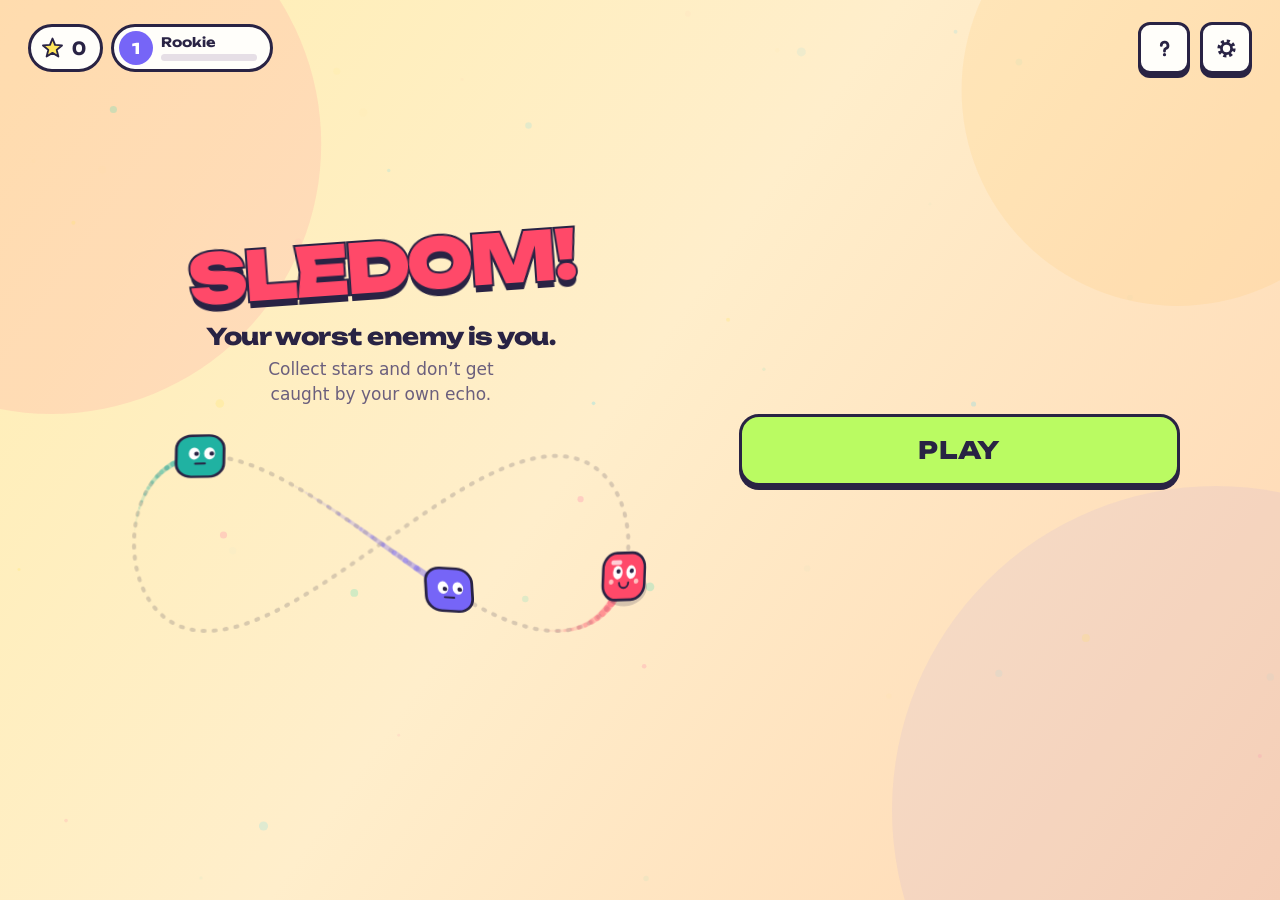
==== commit 0e962d1a: "Harden public game builds and clarify Echo copyright" ====
--- a/tg/index.html
+++ b/tg/index.html
@@ -891,2404 +891,6 @@
     <button class="btn btn--primary btn--xl" id="tasksBackBtn" data-i18n="set.done">Готово</button>
   </main>
 </div>
-<script>
-(()=>{
-'use strict';
-const $=id=>document.getElementById(id),cv=$('game'),ctx=cv.getContext('2d',{alpha:false});
-const TAU=Math.PI*2,clamp=(x,a,b)=>Math.min(b,Math.max(a,x)),lerp=(a,b,t)=>a+(b-a)*t;
-const C={ink:'#292344',cream:'#fff3d9',coral:'#ff4969',pink:'#ff79a9',lemon:'#ffe65b',mint:'#4adeb8',purple:'#7665f7',sky:'#50d8f5',white:'#ffffff'};
-const colors=[C.lemon,C.pink,C.mint,C.sky];
-// Echoes are you, so they share your body; only the colour separates generations.
-const ECHO_COLORS=['#7665f7','#20b2a2','#f5903d'],REWIND=.5;
-// A phone or tablet: a coarse main pointer and no mouse or trackpad at all (a touch-screen laptop is a computer).
-const uaMobile=()=>matchMedia('(pointer:coarse)').matches&&!matchMedia('(any-pointer:fine)').matches;
-// Hints say «drag» or «WASD» by the input you last used; it starts from the device type.
-let touchUI=uaMobile();
-let W=0,H=0,DPR=1,arena={x:0,y:0,w:1,h:1,r:27},bgtile,arentile,frameCount=0,frameTime=0;
-let mode='menu',nowTime=0,elapsed=0,score=0,best=0,combo=1,comboTill=0,comboFadeDuration=3.1,runBestCombo=1,recordCombo=1,nextEcho=4,echoIndex=0,hasShownHelp=false;
-let player={x:0,y:0,vx:0,vy:0,r:12},trail=[],echoes=[],candies=[],particles=[],decor=[],spawnPulse=0,shake=0,flash=0;
-let recorder=0,activeInput=null,keys={},prev=performance.now(),lastFrameMs=0,accumulator=0;
-// All effects are cosmetic and strictly capped for mobile performance.
-let fxRings=[],fxTexts=[],footTimer=0,dyingTime=0,deathHit=null,scorePopUntil=0,lastScoreShown=0,echoWarningSound=false,echoWarnGlow=0;
-// Death beat: a short freeze, then slow motion with the guilty echo highlighted.
-let lowQuality=false,slowFor=0,deferredArms=0,hitstop=0,deathEcho=null,pulseColor=ECHO_COLORS[0],echoToastShown=false;
-// Every path of the run, in arena-relative 0..1 coordinates, for the result poster.
-let runPaths=[],deathN=null;
-// Pickup notes heard during the current trail; each echo inherits them and replays them on its loop.
-let soundTrail=[],trailStart=0,echoVoices=[];
-// Last quarter-second tick of the echo clock that sounded, the moment the combo last grew, spark pacing.
-let tickQ=99,comboPopT=-9,sparkTimer=0,recWink=false;
-// Seeded randomness for everything that shapes a run (stars, erasers), so the Daily Run is the same for everyone.
-function mulberry32(a){return()=>{a=a+0x6D2B79F5|0;let t=Math.imul(a^a>>>15,1|a);t=t+Math.imul(t^t>>>7,61|t)^t;return((t^t>>>14)>>>0)/4294967296}}
-function hashStr(s){let h=2166136261;for(let i=0;i<s.length;i++){h^=s.charCodeAt(i);h=Math.imul(h,16777619)}return h>>>0}
-// One game day for everyone: it starts at 00:00 Moscow time (UTC+3), so the Daily Run, its rule, tasks and streaks are
-// the same in Moscow and Los Angeles instead of following each player's local midnight.
-const DAY_MS=864e5,DAY_SHIFT=3*3600e3,pad2=n=>String(n).padStart(2,'0');
-const fmtUTC=d=>d.getUTCFullYear()+'-'+pad2(d.getUTCMonth()+1)+'-'+pad2(d.getUTCDate());
-const keyOf=d=>fmtUTC(new Date(d.getTime()+DAY_SHIFT));
-const todayKey=()=>keyOf(new Date());
-const shiftKey=(k,days)=>{const [y,m,d]=k.split('-').map(Number);return fmtUTC(new Date(Date.UTC(y,m-1,d+days)))};
-const msToNextDay=()=>{const n=Date.now()+DAY_SHIFT;return (Math.floor(n/DAY_MS)+1)*DAY_MS-n};
-const shortDate=k=>k.slice(8,10)+'.'+k.slice(5,7);
-// Daily Run: the whole world plays the same layout under one twist, and the twist changes every day.
-const NORMAL={id:'normal',period:4,stars:5,grip:16,ice:false,size:1,eraserFrom:3,eraserRate:1,fog:false,risk:1};
-const RULES=[{id:'fast',period:3},{id:'stars',stars:9},{id:'ice',ice:true},{id:'giant',size:1.45},{id:'erasers',eraserFrom:2,eraserRate:.5},{id:'fog',fog:true},{id:'risk',risk:3}];
-// ?rule=fog (or fast, stars, ice, giant, erasers, risk) previews a rule in the Daily Run without waiting for its day.
-const previewRule=(()=>{try{return RULES.find(r=>r.id===new URLSearchParams(location.search).get('rule'))||null}catch(_){return null}})();
-// Every calendar week (Monday to Sunday) plays all seven rules once, in an order shuffled per week, and a week never
-// opens with the rule that closed the previous one. Same for everyone, so the Daily Run stays one shared layout.
-function weekOrder(w){const r=mulberry32(hashStr('week-'+w)),a=RULES.map((_,i)=>i);for(let i=a.length-1;i>0;i--){const j=Math.floor(r()*(i+1));[a[i],a[j]]=[a[j],a[i]]}return a}
-function ruleFor(k){if(previewRule)return {...NORMAL,...previewRule};
- const [y,m,d]=k.split('-').map(Number),day=Math.round(Date.UTC(y,m-1,d)/864e5)+3,w=Math.floor(day/7),order=weekOrder(w);  // 1970-01-01 was a Thursday
- if(order[0]===weekOrder(w-1)[6])[order[0],order[1]]=[order[1],order[0]];
- return {...NORMAL,...RULES[order[day-w*7]]}}
-let rule=NORMAL;
-// Halloween runs 19 Oct – 2 Nov by the game's (Moscow) date: a festive theme with ghost-shaped echoes, and a pumpkin
-// skin for three Daily Runs played on different days. ?event=halloween previews it any day, ?event=off hides it.
-const EVENT=(()=>{let q='';try{q=new URLSearchParams(location.search).get('event')||''}catch(_){}
- const k=todayKey(),md=k.slice(5);return q==='halloween'||(q!=='off'&&md>='10-19'&&md<='11-02')?{id:'halloween-'+k.slice(0,4),need:3}:null})();
-// A streak counts days with at least one finished Daily Run; missing a day resets it.
-function readStreak(){try{const s=JSON.parse(localStorage.getItem('sledom2-streak')||'null');if(s&&(s.last===todayKey()||s.last===shiftKey(todayKey(),-1)))return s}catch(_){}return {last:'',count:0}}
-function bumpStreak(k){const s=readStreak();if(s.last===k)return s.count;const n={last:k,count:s.last===shiftKey(k,-1)?s.count+1:1};try{localStorage.setItem('sledom2-streak',JSON.stringify(n))}catch(_){}return n.count}
-let daily=false,runDate=todayKey(),runSeed=1,spawnCount=0,runRng=Math.random;
-// A brand-new player's first endless runs give a beat more room between echoes; the Daily Run is always the same for everyone.
-const GENTLE_RUNS=3;
-// Eraser: a rare pickup that wipes the oldest echo. ERASE is how long the wipe animation runs.
-const ERASE=.6;let eraser=null,nextEraser=0;
-// Ghost: endless runs note where you were every 0.1 s (arena-relative, so it fits any screen). The record run is kept on
-// this device and races beside you as a faint dashed outline; it never collides, and a cross marks where that run ended.
-let ghost=null;try{const g=JSON.parse(localStorage.getItem('sledom2-ghost')||'null');if(g&&Array.isArray(g.p)&&g.p.length>=4)ghost=g}catch(_){}
-// The Daily Run keeps its own ghost: the first try of the last day you played it races beside you the next time.
-let dGhost=null;try{const g=JSON.parse(localStorage.getItem('sledom2-dghost')||'null');if(g&&Array.isArray(g.p)&&g.p.length>=4)dGhost=g}catch(_){}
-let gho=null;   // the ghost of this run: the record one in endless, the previous Daily Run in the daily
-function dailyFirst(k){try{const v=localStorage.getItem('sledom2-dfirst-'+k);return v===null?null:Number(v)||0}catch(_){return null}}
-let ghostRec=[],ghostT=0,recordToast=false;
-const ghostOn=()=>gho&&settings.ghost&&!challenge&&!seasonRun&&!vsRun;
-function ghostAt(time){const n=gho.p.length/2,u=time/.1,i=Math.floor(u);if(i>=n-1)return null;const f=u-i,P=gho.p;
- return {x:arena.x+lerp(P[i*2],P[i*2+2],f)/1000*arena.w,y:arena.y+lerp(P[i*2+1],P[i*2+3],f)/1000*arena.h}}
-function drawGhost(g){const n=gho.p.length/2,end=(n-1)*.1,r=(mobile?12.3:14),P=gho.p;
- if(elapsed<end){const q=ghostAt(elapsed);if(!q)return;g.save();g.globalAlpha=.42;g.setLineDash([5,4]);g.lineDashOffset=reducedMotion?0:-nowTime*14;
-  g.lineWidth=2.4;g.strokeStyle=T.mark;rr(g,q.x-r,q.y-r,r*2,r*2,r*.64);g.stroke();g.setLineDash([]);
-  g.fillStyle=T.mark;for(const s of [-1,1]){g.beginPath();g.arc(q.x+s*r*.32,q.y-r*.12,2.1,0,TAU);g.fill()}g.restore()}
- else if(elapsed<end+2){const x=arena.x+P[n*2-2]/1000*arena.w,y=arena.y+P[n*2-1]/1000*arena.h,k=1-(elapsed-end)/2,c=7;
-  g.save();g.globalAlpha=.5*k;g.strokeStyle=T.mark;g.lineWidth=3;g.lineCap='round';g.beginPath();g.moveTo(x-c,y-c);g.lineTo(x+c,y+c);g.moveTo(x-c,y+c);g.lineTo(x+c,y-c);g.stroke();g.restore()}}
-// Short slow motion used once, when a new player meets their first echo.
-let slowT=0;
-const seen={};try{Object.assign(seen,JSON.parse(localStorage.getItem('sledom2-seen')||'{}'))}catch(_){}
-function markSeen(k){if(seen[k])return false;seen[k]=1;try{localStorage.setItem('sledom2-seen',JSON.stringify(seen))}catch(_){}return true}
-let coachTimer=0;
-var coachHold=false,coachQ=null;
-function coach(text,dur=2.6){if(coachHold){coachQ=[text,dur];return}const el=$('coach');el.classList.remove('chip');el.textContent=text;el.classList.add('show');clearTimeout(coachTimer);coachTimer=setTimeout(hideCoach,dur*1000)}
-function hideCoach(){clearTimeout(coachTimer);$('coach').classList.remove('show')}
-function buzz(p){if(!settings.haptics)return;try{if(navigator.vibrate)navigator.vibrate(p)}catch(_){}}
-function dailyBestFor(k){try{return Number(localStorage.getItem('sledom2-daily-'+k))||0}catch(_){return 0}}
-// HUD text only touches the DOM when the value actually changes.
-const hudCache={};function setText(id,v){v=String(v);if(hudCache[id]!==v){hudCache[id]=v;$(id).textContent=v}}
-
-// ---------- Text ----------
-// Every visible string lives here. The title is «Следом!» in Russian and «Sledom!» in the Latin-script languages:
-// Yandex rule 5.1.3 wants the in-game name to match the store name of each language (the store draft must say the
-// same). The logo shows it in caps purely through CSS, and the store forbids an all-caps name.
-const I18N={
- ru:{"ft.go":"Первое испытание: собери {n} ★","ft.prog":"Испытание: {k} / {n} ★","ft.done":"Испытание пройдено! +{b} ★","ft.left":"Ещё {n} ★ — и первое испытание пройдено!","hud.toRec":"До рекорда","hud.newRec":"Новый рекорд","rec.best":"Рекорд {n}","rec.new":"Новый рекорд!","daily.next":"Новое через {t}","daily.nextLong":"Следующий забег дня через {t}","streak.title":"Награда за серию","streak.burn":"Пропустишь день — серия начнётся заново.","streak.none":"Сыграй сегодня — начни серию","sec.name":"Тьма","sec.tag":"Секретный уровень","sec.found":"Ты нашёл секретный уровень!","sec.desc":"Свет только вокруг тебя. В темноте горят глаза эха. Собери все звёзды.",
-  'game.name':'Следом!','aria.arena':'Игровая арена «Следом!»','aria.pause':'Пауза','aria.stick':'Управление движением','aria.poster':'Все твои маршруты за забег','aria.lang':'Язык · Language',
-  'hud.score':'Счёт','hud.best':'Рекорд','hud.bestDaily':'Рекорд дня',
-  'menu.lead':'Твой худший враг — ты.','menu.note':'Собирай звёзды и не попадайся собственному эху.',
-  'menu.play':'Играть','menu.daily':'Забег дня','menu.settings':'Настройки','menu.how':'Как играть','menu.best':'Рекорд','menu.maxCombo':'Макс. комбо',
-  'set.title':'Настройки','set.sound':'Звук','set.soundHint':'Звёзды, эхо и столкновения','set.haptics':'Вибрация','set.hapticsHint':'Отклик на телефоне',
-  'set.fx':'Эффекты','set.fxHint':'Анимации, частицы и замедления','set.lang':'Язык · Language','set.done':'Готово',
-  'how.title':'Как играть',
-  'how.r1t':'Двигайся','how.r1':'На телефоне — веди пальцем по экрану, на компьютере — WASD или стрелки.',
-  'how.r2t':'Собирай звёзды','how.r2':'Звёзды подряд повышают комбо. Пролёт рядом с эхом — тоже.',
-  'how.r3t':'Не попадайся прошлому','how.r3':'Каждые 4 секунды появляется эхо и ходит по твоему пути туда и обратно. Пока оно в пунктирном щите, оно безопасно.',
-  'how.r4t':'Стирай прошлое','how.r4':'Ластик убирает самое старое эхо. Ищи его на маршруте этого эха.',
-  'how.r5t':'Забег дня','how.r5':'Каждый день — одна карта для всех. В зачёт идёт первая попытка, а рядом бежит твой вчерашний забег. Обгони себя и не теряй серию.',
-  'how.ok':'Понятно',
-  'over.title':'Догнали!','over.score':'Счёт','over.time':'Время','over.combo':'Комбо','over.best':'Рекорд','over.bestDaily':'Рекорд дня','unit.s':'с',
-  'over.revive':'Продолжить','over.reviveAd':'за просмотр рекламы','over.again':'Ещё раз','over.save':'Сохранить','over.menu':'В меню',
-  'pause.title':'Пауза','pause.note':'Эхо подождёт.','pause.resume':'Продолжить',
-  'tag.default':'Твоё прошлое победило','tag.record':'Новый рекорд!','tag.dailyRecord':'Рекорд дня!','tag.daily':'Забег дня · {rule}',
-  'death.fast':'Прошлое вернулось слишком быстро.','death.mid':'Эхо догнало тебя. Ещё попытка?','death.long':'Ещё немного — и прошлое осталось бы позади.','death.close':'До рекорда не хватило {n} {u}. Ещё попытка?','goal.ch':'Загляни в «Испытания»: 15 уровней со своими правилами.','goal.daily':'Забег дня ещё не сыгран — сегодня новое правило.','goal.skin':'Ещё {n} ★ — и откроется «{name}».','goal.skinReady':'Звёзд уже хватает на «{name}» — загляни в «Скины».',
-  'death.daily':'Серия: {streak}. Завтра будет новое правило.','death.dailyFirst':'Заходи завтра: будет новое правило, и начнётся серия.',
-  'death.dailyBonus':'Серия: {streak}, +{bonus} ★. Завтра будет новое правило.','death.dailyFirstBonus':'Серия началась, +{bonus} ★. Заходи завтра, чтобы её продолжить.',
-  'daily.keep':'Сохрани серию!','daily.noStreak':'Серии пока нет','daily.oneTry':'В зачёт первая попытка','daily.today':'Сегодня: {n}','daily.coachFirst':'Одна карта для всех. В зачёт идёт первая попытка — обгони себя вчерашнего!','daily.coachPractice':'Тренировка: результат дня уже {n}','daily.result':'Результат дня: {n}','daily.practice':'Тренировка','daily.ghostAhead':'Ты обогнал вчерашнего себя','daily.hudYesterday':'Вчера','daily.cardTag':'ПЕРВАЯ ПОПЫТКА','daily.newRule':'Новое правило каждый день','daily.introTag':'Забег дня · {d}','daily.ruleLabel':'Правило дня','daily.p1':'Правило меняется каждый день и одно для всех.','daily.p2':'В зачёт идёт первая попытка, дальше — тренировка.','daily.p2done':'Результат дня уже есть: {n}. Эта попытка — тренировка.','daily.p3':'Рядом бежит твой вчерашний призрак — обгони его.','daily.p3none':'Твоя первая попытка завтра побежит рядом призраком.','devr.hole':'Время от времени в поле открывается чёрная дыра. Она затягивает звёзды и эхо, а тебя тянет к центру. Попадёшь в середину — проигрыш.','devr.giant':'Время от времени ты вырастаешь вдвое. Пока ты великан, эхо тебе не страшны: дави их и получай очки.','devr.swap':'Время от времени ты меняешься местами со своим самым старым эхо и оказываешься в другой части поля.','devr.portal':'Время от времени появляются два портала: зайди в один и выйдешь из другого. Эхо потом прыгнут так же.','devr.quake':'Время от времени поле трясёт. Эхо сбиваются со своих путей и дальше ходят по-новому.','devr.meteor':'Время от времени падают кометы. Тень на полу показывает, куда ударит: не стой в ней. Поймаешь комету на лету — ×2.','daily.events':'События: {list}','dev.hole':'Чёрная дыра','dev.giant':'Великан','dev.swap':'Обмен','dev.portal':'Порталы','dev.quake':'Землетрясение','dev.meteor':'Метеоритный дождь','devs.hole':'Дыра','devs.giant':'Великан','devs.swap':'Обмен','devs.portal':'Порталы','devs.quake':'Тряска','devs.meteor':'Метеоры','devh.hole':'Дыра затягивает звёзды и эхо. Держись подальше от центра.','devh.giant':'Ты вырос, и эхо тебе больше не страшны. Дави их.','devh.swap':'Сейчас ты поменяешься местами с самым старым эхо.','devh.portal':'Зайди в портал и выйдешь из второго. Эхо потом прыгнут так же.','devh.quake':'Тряска сбивает эхо с их путей.','devh.meteor':'Комету можно поймать на лету, это ×2. Тень на полу показывает, куда она упадёт.',
-  'toast.go':'Вперёд!',
-  'coach.moveTouch':'Веди пальцем по экрану','coach.moveKeys':'Двигайся: WASD или стрелки',
-  'coach.echo':'Это ты {n} {u} назад. Не попадайся!','coach.star':'Бери звёзды подряд — комбо растёт',
-  'coach.risk':'Пролёт рядом с эхом — тоже комбо. Рискуй!','coach.eraser':'Ластик! Подбери — и самое старое эхо исчезнет',
-  'coach.rule':'Правило дня: {name}. {desc}',
-  'card.line':'СЧЁТ  ·  {t} СЕК  ·  КОМБО ×{c}','card.daily':'ЗАБЕГ ДНЯ · {date} · {rule}',
-  'rule.fast':'Быстрое эхо','rule.fast.d':'Эхо появляется каждые 3 секунды.',
-  'rule.stars':'Звездопад','rule.stars.d':'На поле 9 звёзд вместо 5.',
-  'rule.ice':'Гололёд','rule.ice.d':'Тебя заносит на поворотах.',
-  'rule.giant':'Великан','rule.giant.d':'Ты стал в полтора раза больше.',
-  'rule.erasers':'Ластикомания','rule.erasers.d':'Ластики появляются вдвое чаще.',
-  'rule.fog':'Туман','rule.fog.d':'Видно только то, что рядом.',
-  'rule.risk':'Риск дня','rule.risk.d':'Пролёт рядом с эхом даёт втрое больше очков.',
-  'streak':'{n} {days} подряд',
-  'set.theme':'Оформление','theme.bright':'Яркая','theme.pastel':'Пастель','theme.night':'Ночь','theme.paper':'Бумага',
-  'coach.golden':'Золотая звезда! ×5 — но через 4 секунды она исчезнет','coach.shield':'Щит! Спасёт от одного столкновения','coach.moving':'Звёзды начали убегать!',
-  'board.local':'Твои лучшие забеги','board.global':'Таблица рекордов','board.empty':'Пока пусто','board.loading':'Загрузка…','board.player':'Игрок','board.you':'Ты',
-  'board.auth':'Войти, чтобы попасть в таблицу','rtab.board':'Рекорды','rtab.route':'Маршрут','replay.tag':'Повтор','replay.skip':'нажми, чтобы пропустить','replay.skipBtn':'Пропустить',
-  'menu.shop':'Скины','menu.tasks':'Задания','aria.wallet':'Звёзды','set.music':'Музыка','set.musicHint':'Спокойная мелодия в такт игре',
-  'over.double':'×2 за рекламу','over.taskDone':'Задание выполнено: {name}','over.tasksDone':'Выполнено заданий: {n}. Забери награды в меню.',
-  'task.doneToast':'Задание выполнено: {name}','task.runStars':'Собери {n} {u} за один забег','task.dayStars':'Собери {n} {u} за день',
-  'task.survive':'Продержись {n} {u} в одном забеге','task.combo':'Набери комбо ×{n}','task.erase':'Подбери {n} {u}',
-  'task.risk':'Пролети рядом с эхом {n} {u}','task.score':'Набери {n} {u} за один забег','task.daily':'Пройди забег дня',
-  'tasks.title':'Задания','tasks.daily':'Сегодня','tasks.ach':'Достижения','tasks.claim':'Забрать','tasks.reset':'Новые задания через {h} ч {m} мин',
-  'shop.title':'Скины','shop.body':'Персонаж','shop.trail':'След','shop.equipped':'Надето','shop.equip':'Надеть',
-  'skin.classic':'Классика','skin.lemon':'Лимон','skin.cat':'Котик','skin.nerd':'Умник','skin.bow':'Бантик','skin.king':'Король','skin.ghost':'Призрак','skin.night':'Ночь','skin.fox':'Лис','skin.sun':'Солнце','skin.echo':'Эхо',
-  'trail.classic':'Классика','trail.sky':'Небо','trail.gold':'Золото','trail.spark':'Искры','trail.rainbow':'Радуга','trail.mint':'Мята','trail.aurora':'Сияние','trail.neon':'Неон',
-  'ach.first':'Первый шаг','ach.stars100':'Звездочёт','ach.stars1000':'Созвездие','ach.stars5000':'Галактика','ach.combo12':'Максимум',
-  'ach.surv60':'Минута','ach.surv120':'Две минуты','ach.score5k':'Пять тысяч','ach.score15k':'Легенда','ach.erase10':'Чистильщик',
-  'ach.erase100':'Мастер ластика','ach.rules7':'Семь дней','ach.streak3':'Привычка','ach.streak7':'Неделя','ach.skin':'Обновка',
-  'achd.runs':'Сыграй первый забег','achd.stars':'Собери {n} {u}','achd.maxCombo':'Набери комбо ×{n}','achd.maxTime':'Продержись {n} {u}',
-  'achd.best':'Набери {n} {u} за забег','achd.erased':'Подбери {n} {u}','achd.rules':'Сыграй забег дня в 7 разных дней',
-  'achd.streak':'Серия {n} {u} подряд','achd.bought':'Купи первый скин',
-  'chn.1':'Коридор','chn.2':'Четыре комнаты','chn.3':'Колонны','chn.4':'Змейка','chn.5':'Лабиринт','chn.6':'Мельница','chn.7':'Две мельницы','chn.8':'Маятники','chn.9':'Ворота','chn.10':'Фабрика','chn.11':'Охотник','chn.12':'Замри!','chn.13':'Хвост среди колонн','chn.14':'Близнецы и мельница','chn.15':'Логово','chn.16':'Спешка','chn.17':'Тесно','chn.18':'Слепая гонка','chn.19':'Ва-банк','chn.20':'Финал','chn.21':'Близнецы','chn.22':'Гроза','chn.23':'Хвост','chn.24':'Жадное эхо','chn.25':'Шторм',
-  'chap.1':'Стены','chap.2':'Механизмы','chap.3':'Охота','chap.4':'Мастер','chap.5':'Легенда','ch.chapter':'Глава {n}','ch.boss':'босс',
-  'tw.order':'Бери звёзды строго по номерам: 1, 2, 3…','tw.nonstop':'Не останавливайся: стоишь секунду — проиграл.','tw.runaway':'На поле одна звезда, и она убегает от тебя.',
-  'tw.shrink':'Арена сжимается.','tw.bombs':'Звёзды стали бомбами — не трогай их!','tw.mines':'Мины прибывают волнами, а потом начинают охотиться за тобой.','tw.hot':'Бери звезду, пока не истёк таймер, — и с каждой звездой он короче.','tw.mirror':'Управление перевёрнуто.',
-  'tw.gold':'Только золотые звёзды, и они быстро тают.','tw.erasehunt':'Эхо каждые 2 секунды, зато ластиков много.','tw.none':'Просто продержись.','tw.twins':'У каждого эха есть зеркальный близнец.','tw.storm':'Темно: эхо видно только при вспышке молнии. Запоминай, где оно.','tw.tail':'Твой свежий след — стена. Не врезайся в него.','tw.greedy':'Эхо съедает звёзды, которых касается. Успей первым!','tw.wrong':'Сначала {n}',
-  'ch.continue':'Продолжить: {name}','ch.next':'Дальше: испытание {n}','ch.start':'Начать','ch.list':'Все испытания','ch.retry':'Ещё раз',
-  'ch.bestStars':'Лучший результат: {s}','ch.bestTime':'лучшее время {n} с','ch.bestNone':'Ещё не пройдено','ch.chReward':'Пройди все 5 — след «{name}»','ch.chGot':'След «{name}» получен',
-  'ch.chapterDone':'Глава {n} пройдена! Новый след: «{name}»','shop.chapter':'Глава {n}',
-  'trail.comet':'Комета','trail.emerald':'Изумруд','trail.flame':'Пламя','trail.amethyst':'Аметист','trail.bolt':'Молния',
-  'ch.left':'Осталось {n} {u}!','ch.toStar':'Ещё {n} {u} — и {k}-я звезда!','ch.go':'Вперёд','ch.chapterWord':'Глава','ch.chapDone':'Глава {n} пройдена',
-  'chapl.1':'Стены и проходы: учимся бегать, когда некуда свернуть.','chapl.2':'Вращающиеся лопасти и маятники: всё решает момент.',
-  'chapl.3':'Эхо выходит на охоту. Добавляются тьма, хвост и близнецы.','chapl.4':'Всё сразу: правила смешиваются, и ошибок не прощают.','chapl.5':'Новые правила для тех, кто прошёл всё: близнецы, гроза, хвост-стена и жадное эхо.',
-  'tut.moveTouch':'Шаг 1 из 3 · Потяни джойстик внизу, чтобы двигаться','tut.moveKeys':'Шаг 1 из 3 · Двигайся: WASD или стрелки',
-  'tut.stars':'Шаг 2 из 3 · Собери звёзды: {n} из 3','tut.echo':'Шаг 3 из 3 · Смотри: сейчас выйдет твоё эхо',
-  'tut.done':'Ты готов! Дальше эхо приходят каждые {n} {u}. Не попадайся им!',
-  'menu.season':'Сезон','season.title':'Сезон','season.name':'Сезон «{name}»','season.short':'«{name}»','sn.shadows':'Тени','sn.neon':'Неон','sn.frost':'Иней','sn.storm':'Буря',
-  'season.step':'Ступень {n} из {m}','season.left':'До следующей: {n} оч. · ещё {d} {u}','season.max':'Все ступени пройдены!','season.menuLine':'Ступень {k} из {m} · ещё {left} оч.',
-  'season.days':'{d} {u}','season.pts':'{n} очков сезона','season.claim':'Забрать','season.legend':'Легендарный скин сезона','season.stars':'{n} ★','season.skin':'Скин «{name}»','season.trail':'След «{name}»',
-  'season.note':'Очки сезона дают забеги, осколки сезона на арене, забег дня, задания, звёзды испытаний и событие недели. Сезон длится месяц.',
-  'ev.weekTitle':'Событие недели','ev.weekTag':'Событие недели · до +60 очков сезона','ev.play':'Играть','ev.reward':'Событие недели: +{n} очков сезона',
-  'twn.mines':'Минное поле','twn.mirror':'Зеркало','twn.gold':'Золотая лихорадка','twn.shrink':'Сжатие','twn.hot':'Горячая картошка','twn.runaway':'Беглянка','twn.order':'По порядку','twn.nonstop':'Только вперёд',
-  'sp.line':'Сезон: +{n} оч. · до ступени {k} ещё {left}','sp.lineMax':'Сезон: +{n} оч.','sp.step':'Новая ступень сезона! Забери награду в меню',
-  'skin.shade':'Тень','skin.prism':'Призма','skin.phantom':'Фантом','trail.stardust':'Звёздная пыль','trail.nova':'Нова','shop.season':'Сезон',
-  're.rain':'Звездопад!','re.magnet':'Магнит: звёзды летят к тебе','re.slow':'Эхо замедлилось','re.gold':'Золотая волна','re.rush':'Эхо ускорилось!','re.mines':'Мины на поле!','re.dark':'Затмение',
-  'shard.pick':'+{n} сезона','coach.shard':'Осколок сезона! Подбери — он двигает сезонный путь','demo.you':'ты','demo.ago':'{n} с назад',
-  'hud.bestSeason':'Рекорд сезона','over.bestSeason':'Рекорд сезона','tag.seasonRecord':'Рекорд сезона!','tag.season':'Сезонный забег · «{name}»',
-  'coach.lasso':'Обведи звёзды петлёй — соберёшь все разом. Обведи эхо — сотрёшь его!','lasso.bonus':'Петля ×{n}! +{b}','lasso.wipe':'Эхо стёрто!',
-  'srun.title':'Неоновое лассо','srun.desc':'Сезонный режим: обводи звёзды петлёй — соберёшь все разом. Обведи эхо — сотрёшь его. Очки сезона ×2.','srun.best':'Рекорд сезона: {n}',
-  'vs.btn':'Вызов другу','vs.title':'Вызов другу','vs.lead':'Отправь другу этот код. Он сыграет ту же раскладку звёзд и попробует побить твои {n} очков.',
-  'vs.share':'Поделиться','vs.copy':'Скопировать','vs.copied':'Скопировано!','vs.image':'Сохранить картинку','vs.close':'Закрыть',
-  'vs.enterBtn':'У меня есть код вызова','vs.enterTitle':'Код от друга','vs.enterLead':'Введи код, который прислал друг: та же раскладка, и нужно набрать больше очков.',
-  'vs.accept':'Принять вызов','vs.bad':'Код не подошёл. Проверь буквы и цифры.','vs.text':'Побей мой результат {n} в игре «Следом!»: открой игру → «Вызов другу» → «У меня есть код» и введи {code}',
-  'hud.rival':'Друг','vs.ahead':'Ты обогнал друга!','vs.win':'Победа над другом!','vs.lose':'Друг пока впереди','vs.line':'Ты: {me} · друг: {them}. Брось ответный вызов!',
-  'shop.g.stars':'За звёзды','shop.g.level':'За уровни','shop.g.season':'Сезонный путь','shop.g.chapter':'За главы испытаний','shop.g.event':'События',
-  'season.days2':'ещё {d} {u}','srun.kicker':'Режим сезона','srun.how1':'За тобой тянется светящийся след','srun.how2':'Замкни петлю — все звёзды внутри твои','srun.how3':'Поймай в петлю эхо — оно исчезнет','srun.play':'Играть',
-  'season.path':'Путь наград','season.all':'Показать все награды','season.less':'Свернуть','season.final':'Финальная награда','season.week':'Задания недели','season.weekLeft':'новые через {d} {u}',
-  'season.note2':'Очки сезона дают любые забеги, а в «Неоновом лассо» — вдвое больше.',
-  'swk.loops':'Замкни {n} петель','swk.haul':'Поймай 3 звезды и больше одной петлёй — {n} раз','swk.wipe':'Сотри петлёй {n} эхо','swk.score':'Набери {n} очков в «Неоновом лассо»','swk.shards':'Подбери {n} осколков сезона','swk.reward':'+{n} оч.',
-  'vs.step1':'Сыграй забег — твой счёт станет целью.','vs.step2':'Отправь другу код из 12 символов.','vs.step3':'Друг открывает «Следом!», жмёт «Вызов другу» → «У меня есть код» и вводит его.',
-  'vs.host':'Сыграть и бросить вызов','vs.have':'У меня есть код','vs.friendHow':'Другу: «Вызов другу» → «У меня есть код» → ввести этот код.','vs.hostCoach':'Набери побольше — этот счёт станет вызовом для друга',
-  'tut.c1t':'Веди пальцем по экрану','tut.c1k':'Двигайся: WASD или стрелки','tut.c2':'Собери звёзды · {n}/3','tut.c3':'Сейчас выйдет твоё эхо','tut.c4':'Готово! Не попадайся эху',
-  'menu.challenges':'Испытания','ch.title':'Испытания','ch.lockedToast':'Испытания откроются на {n} уровне','ch.classic':'Классика','ch.m.time':'Продержись','ch.m.stars':'Собери звёзды','ch.m.score':'Набери очки','ch.m.combo':'Набери комбо','ch.m.erase':'Подбери ластики','ch.m.clear':'Собери все звёзды','chd.1':'Собери звёзды по коридору и не встреться со своим эхом на поворотах.','chd.2':'Четыре комнаты и узкие проходы между ними.','chd.3':'Колонны и энергия: она тает, звёзды её пополняют. Стоять нельзя.','chd.4':'Звёзды по номерам, дорожка петляет змейкой.','chd.5':'Лабиринт, 12 звёзд и эхо каждые 3,5 секунды.','chd.6':'В центре крутится лопасть, а звёзды — прямо возле неё.','chd.7':'Две лопасти крутятся навстречу. Энергия тает, а звёзды — у самых лопастей.','chd.8':'Лопасти-маятники ходят по рядам. Проскочи между ними.','chd.9':'Звезда всегда на другой стороне, а проход перекрывает лопасть.','chd.10':'По звезде в каждой из четырёх комнат, и в каждой своя лопасть.','chd.11':'За тобой охотится эхо, и оно всё быстрее. Уводи его за колонны.','chd.12':'Эха нет. Двигайся на зелёный. Загорелся красный — замри, иначе проигрыш.','chd.13':'Твой след — стена, а вокруг колонны.','chd.14':'У каждого эха есть близнец, в центре лопасть, а энергия тает.','chd.15':'Лабиринт, охотник и 10 звёзд. Финал.','ch.in':'за {n} с','ch.n':'Испытание {n}','ch.hudGoal':'Цель','ch.hudLeft':'Осталось {n} с','ch.done':'Готово!','ch.fail':'Не вышло','ch.reward':'Новые звёзды испытания: +{n} ★','ch.again':'Нужна хотя бы одна звезда, чтобы открыть следующее','ch.bestLabel':'Лучшее','ch.freeze':'ЗАМРИ!','ch.note':'Звезда в испытании открывает следующее. Каждая новая звезда — +10 ★.',
-  'ev.pumpkin':'Тыква: {n}/3','ev.got':'Хэллоуин: скин «Тыква» твой!','ev.themeOn':'Хэллоуин! Праздничная тема ждёт тебя в настройках','theme.halloween':'Хэллоуин','theme.eventHint':'до 2 ноября','skin.pumpkin':'Тыква','skin.slime':'Слайм','skin.ninja':'Ниндзя','skin.robot':'Робот','skin.dragon':'Дракончик','shop.event':'3 забега дня',
-  'set.ghost':'Призрак рекорда','set.ghostHint':'Твой лучший забег бежит рядом','ghost.ahead':'Новый рекорд!','coach.ghost':'Пунктир — это ты в лучшем забеге. Обгони себя!',
-  'lvl.short':'Ур. {n}','lvl.aria':'Уровень {n}: {title}','lvl.xp':'+{n} опыта',
-  'lvl.up':'Уровень {n} — {title}! +{stars} ★','lvl.unlock':'Новый скин: «{name}»','lvl.unlockTrail':'Новый след: «{name}»','shop.level':'Уровень {n}',
-  'title.rookie':'Новичок','title.apprentice':'Ученик','title.runner':'Бегун','title.dodger':'Ловкач','title.shadow':'Тень','title.master':'Мастер эха','title.legend':'Легенда'
- },
- en:{"ft.go":"First challenge: collect {n} ★","ft.prog":"Challenge: {k} / {n} ★","ft.done":"Challenge complete! +{b} ★","ft.left":"{n} more ★ to finish your first challenge!","hud.toRec":"To best","hud.newRec":"New best","rec.best":"Best {n}","rec.new":"New best!","daily.next":"New in {t}","daily.nextLong":"Next Daily Run in {t}","streak.title":"Streak rewards","streak.burn":"Miss a day and the streak starts over.","streak.none":"Play today to start a streak","sec.name":"Darkness","sec.tag":"Secret level","sec.found":"You found a secret level!","sec.desc":"Light only around you. Echo eyes glow in the dark. Collect all the stars.",
-  'game.name':'Sledom!','aria.arena':'Sledom! game arena','aria.pause':'Pause','aria.stick':'Movement control','aria.poster':'All your routes this run','aria.lang':'Язык · Language',
-  'hud.score':'Score','hud.best':'Best','hud.bestDaily':'Today’s best',
-  'menu.lead':'Your worst enemy is you.','menu.note':'Collect stars and don’t get caught by your own echo.',
-  'menu.play':'Play','menu.daily':'Daily run','menu.settings':'Settings','menu.how':'How to play','menu.best':'Best','menu.maxCombo':'Max combo',
-  'set.title':'Settings','set.sound':'Sound','set.soundHint':'Stars, echoes and crashes','set.haptics':'Vibration','set.hapticsHint':'Feedback on phones',
-  'set.fx':'Effects','set.fxHint':'Animations, particles and slow motion','set.lang':'Язык · Language','set.done':'Done',
-  'how.title':'How to play',
-  'how.r1t':'Move','how.r1':'On a phone, drag anywhere on the screen; on a computer, WASD or the arrow keys.',
-  'how.r2t':'Collect stars','how.r2':'Stars in a row raise your combo. So does a close pass by an echo.',
-  'how.r3t':'Dodge your past','how.r3':'Every 4 seconds an echo appears and walks your path back and forth. While it is inside a dashed shield, it is harmless.',
-  'how.r4t':'Erase the past','how.r4':'An eraser wipes out your oldest echo. Look for it on that echo’s route.',
-  'how.r5t':'Daily run','how.r5':'Every day: one map for everyone. Your first try counts, and yesterday’s run races beside you. Beat yourself and keep your streak.',
-  'how.ok':'Got it',
-  'over.title':'Caught!','over.score':'Score','over.time':'Time','over.combo':'Combo','over.best':'Best','over.bestDaily':'Today’s best','unit.s':'s',
-  'over.revive':'Continue','over.reviveAd':'by watching an ad','over.again':'Again','over.save':'Save','over.menu':'Menu',
-  'pause.title':'Paused','pause.note':'Your echoes will wait.','pause.resume':'Resume',
-  'tag.default':'Your past won','tag.record':'New best!','tag.dailyRecord':'Today’s best!','tag.daily':'Daily run · {rule}',
-  'death.fast':'The past came back too fast.','death.mid':'Your echo caught you. One more try?','death.long':'So close to leaving the past behind.','death.close':'Only {n} {u} short of your best. One more try?','goal.ch':'Try Challenges: 15 levels, each with its own rules.','goal.daily':'You haven’t played today’s daily run — there’s a new rule.','goal.skin':'{n} more ★ and «{name}» is yours.','goal.skinReady':'You have enough ★ for «{name}» — check Skins.',
-  'death.daily':'Streak: {streak}. A new rule arrives tomorrow.','death.dailyFirst':'Come back tomorrow for a new rule and start a streak.',
-  'death.dailyBonus':'Streak: {streak}, +{bonus} ★. A new rule arrives tomorrow.','death.dailyFirstBonus':'Streak started, +{bonus} ★. Come back tomorrow to keep it going.',
-  'daily.keep':'Keep your streak!','daily.noStreak':'No streak yet','daily.oneTry':'First try counts','daily.today':'Today: {n}','daily.coachFirst':'One map for everyone. Your first try counts — beat yesterday’s you!','daily.coachPractice':'Practice: today’s result is {n}','daily.result':'Today’s result: {n}','daily.practice':'Practice','daily.ghostAhead':'You passed yesterday’s you','daily.hudYesterday':'Yesterday','daily.cardTag':'FIRST TRY','daily.newRule':'A new rule every day','daily.introTag':'Daily run · {d}','daily.ruleLabel':'Today’s rule','daily.p1':'The rule changes every day and is the same for everyone.','daily.p2':'Your first try counts; after that it is practice.','daily.p2done':'Today’s result is in: {n}. This one is practice.','daily.p3':'Yesterday’s you runs alongside as a ghost. Beat it.','daily.p3none':'Your first try will run beside you tomorrow as a ghost.','devr.hole':'Now and then a black hole opens on the field. It swallows stars and echoes and pulls you in too. Reach its centre and the run is over.','devr.giant':'Now and then you grow twice as big. While you are a giant, echoes can’t hurt you: crush them for points.','devr.swap':'Now and then you swap places with your oldest echo and land somewhere else on the field.','devr.portal':'Now and then two portals appear: walk into one and come out of the other. Your echoes will jump the same way.','devr.quake':'Now and then the field shakes. Echoes get knocked off their paths and walk new ones from then on.','devr.meteor':'Now and then comets fall. A shadow shows where each one lands: don’t stand in it. Catch one in the air for ×2.','daily.events':'Events: {list}','dev.hole':'Black hole','dev.giant':'Giant','dev.swap':'Swap','dev.portal':'Portals','dev.quake':'Earthquake','dev.meteor':'Meteor shower','devs.hole':'Hole','devs.giant':'Giant','devs.swap':'Swap','devs.portal':'Portals','devs.quake':'Quake','devs.meteor':'Meteors','devh.hole':'The hole pulls in stars and echoes. Stay away from the centre.','devh.giant':'You’ve grown, and echoes can’t hurt you now. Crush them.','devh.swap':'You’re about to swap places with your oldest echo.','devh.portal':'Walk into a portal and come out of the other. Echoes will jump the same way.','devh.quake':'The shaking knocks echoes off their paths.','devh.meteor':'Catch a comet in the air for ×2. Its shadow shows where it will land.',
-  'toast.go':'Go!',
-  'coach.moveTouch':'Drag anywhere on the screen','coach.moveKeys':'Move with WASD or the arrow keys',
-  'coach.echo':'That’s you, {n} {u} ago. Don’t get caught!','coach.star':'Grab stars in a row to build your combo',
-  'coach.risk':'Close passes by an echo count too. Take risks!','coach.eraser':'An eraser! Grab it to wipe your oldest echo',
-  'coach.rule':'Today’s rule: {name}. {desc}',
-  'card.line':'SCORE  ·  {t} SEC  ·  COMBO ×{c}','card.daily':'DAILY RUN · {date} · {rule}',
-  'rule.fast':'Fast echoes','rule.fast.d':'An echo appears every 3 seconds.',
-  'rule.stars':'Starfall','rule.stars.d':'9 stars on the field instead of 5.',
-  'rule.ice':'Black ice','rule.ice.d':'You skid on every turn.',
-  'rule.giant':'Giant','rule.giant.d':'You are one and a half times bigger.',
-  'rule.erasers':'Eraser mania','rule.erasers.d':'Erasers show up twice as often.',
-  'rule.fog':'Fog','rule.fog.d':'You can only see what is close.',
-  'rule.risk':'Risk day','rule.risk.d':'Close passes by an echo score triple.',
-  'streak':'{n} {days} in a row',
-  'set.theme':'Theme','theme.bright':'Bright','theme.pastel':'Pastel','theme.night':'Night','theme.paper':'Paper',
-  'coach.golden':'A golden star! ×5, but it vanishes in 4 seconds','coach.shield':'A shield! It saves you from one hit','coach.moving':'Stars are running away!',
-  'board.local':'Your best runs','board.global':'Leaderboard','board.empty':'Nothing yet','board.loading':'Loading…','board.player':'Player','board.you':'You',
-  'board.auth':'Sign in to join the leaderboard','rtab.board':'Scores','rtab.route':'Route','replay.tag':'Replay','replay.skip':'tap to skip','replay.skipBtn':'Skip',
-  'menu.shop':'Skins','menu.tasks':'Tasks','aria.wallet':'Stars','set.music':'Music','set.musicHint':'A calm tune in time with the game',
-  'over.double':'×2 for an ad','over.taskDone':'Task complete: {name}','over.tasksDone':'{n} tasks complete. Claim the rewards in the menu.',
-  'task.doneToast':'Task complete: {name}','task.runStars':'Collect {n} {u} in one run','task.dayStars':'Collect {n} {u} today',
-  'task.survive':'Survive {n} {u} in one run','task.combo':'Reach a ×{n} combo','task.erase':'Pick up {n} {u}',
-  'task.risk':'Pass close to an echo {n} {u}','task.score':'Score {n} {u} in one run','task.daily':'Finish the daily run',
-  'tasks.title':'Tasks','tasks.daily':'Today','tasks.ach':'Achievements','tasks.claim':'Claim','tasks.reset':'New tasks in {h} h {m} min',
-  'shop.title':'Skins','shop.body':'Character','shop.trail':'Trail','shop.equipped':'Wearing','shop.equip':'Wear',
-  'skin.classic':'Classic','skin.lemon':'Lemon','skin.cat':'Kitty','skin.nerd':'Smarty','skin.bow':'Bow','skin.king':'King','skin.ghost':'Ghost','skin.night':'Night','skin.fox':'Fox','skin.sun':'Sun','skin.echo':'Echo',
-  'trail.classic':'Classic','trail.sky':'Sky','trail.gold':'Gold','trail.spark':'Sparks','trail.rainbow':'Rainbow','trail.mint':'Mint','trail.aurora':'Aurora','trail.neon':'Neon',
-  'ach.first':'First steps','ach.stars100':'Stargazer','ach.stars1000':'Constellation','ach.stars5000':'Galaxy','ach.combo12':'Maxed out',
-  'ach.surv60':'One minute','ach.surv120':'Two minutes','ach.score5k':'Five thousand','ach.score15k':'Legend','ach.erase10':'Cleaner',
-  'ach.erase100':'Eraser master','ach.rules7':'Seven days','ach.streak3':'Habit','ach.streak7':'Full week','ach.skin':'New look',
-  'achd.runs':'Play your first run','achd.stars':'Collect {n} {u}','achd.maxCombo':'Reach a ×{n} combo','achd.maxTime':'Survive {n} {u}',
-  'achd.best':'Score {n} {u} in a run','achd.erased':'Pick up {n} {u}','achd.rules':'Play the daily run on 7 different days',
-  'achd.streak':'Keep a streak of {n} {u}','achd.bought':'Buy your first skin',
-  'chn.1':'Corridor','chn.2':'Four rooms','chn.3':'Columns','chn.4':'Zigzag','chn.5':'Maze','chn.6':'Windmill','chn.7':'Two windmills','chn.8':'Pendulums','chn.9':'The gate','chn.10':'Factory','chn.11':'The hunter','chn.12':'Freeze!','chn.13':'Tail among columns','chn.14':'Twins and the windmill','chn.15':'The lair','chn.16':'Rush','chn.17':'Cramped','chn.18':'Blind race','chn.19':'All in','chn.20':'Finale','chn.21':'Twins','chn.22':'Thunderstorm','chn.23':'Tail','chn.24':'Greedy echo','chn.25':'Tempest',
-  'chap.1':'Walls','chap.2':'Machines','chap.3':'The hunt','chap.4':'Master','chap.5':'Legend','ch.chapter':'Chapter {n}','ch.boss':'boss',
-  'tw.order':'Take the stars in number order: 1, 2, 3…','tw.nonstop':'Don’t stop: stand still for a second and you lose.','tw.runaway':'One star on the field, and it runs from you.',
-  'tw.shrink':'The arena keeps shrinking.','tw.bombs':'Stars are bombs: don’t touch them!','tw.mines':'Mines arrive in waves, then start hunting you.','tw.hot':'Grab a star before the timer runs out, and every star makes it shorter.','tw.mirror':'Controls are flipped.',
-  'tw.gold':'Only golden stars, and they melt fast.','tw.erasehunt':'An echo every 2 seconds, but plenty of erasers.','tw.none':'Just survive.','tw.twins':'Every echo has a mirror twin.','tw.storm':'It’s dark: echoes show only when lightning flashes. Remember where they are.','tw.tail':'Your fresh trail is a wall. Don’t run into it.','tw.greedy':'Echoes eat the stars they touch. Get there first!','tw.wrong':'First {n}',
-  'ch.continue':'Continue: {name}','ch.next':'Next: challenge {n}','ch.start':'Start','ch.list':'All challenges','ch.retry':'Again',
-  'ch.bestStars':'Best: {s}','ch.bestTime':'best time {n} s','ch.bestNone':'Not done yet','ch.chReward':'Clear all 5 for the {name} trail','ch.chGot':'{name} trail unlocked',
-  'ch.chapterDone':'Chapter {n} cleared! New trail: {name}','shop.chapter':'Chapter {n}',
-  'trail.comet':'Comet','trail.emerald':'Emerald','trail.flame':'Flame','trail.amethyst':'Amethyst','trail.bolt':'Lightning',
-  'ch.left':'{n} {u} left!','ch.toStar':'{n} more {u} to star {k}!','ch.go':'Let’s go','ch.chapterWord':'Chapter','ch.chapDone':'Chapter {n} cleared',
-  'chapl.1':'Walls and doorways: learn to run when there is nowhere to turn.','chapl.2':'Spinning blades and pendulums: timing is everything.',
-  'chapl.3':'The echo goes hunting. Darkness, the tail and twins join in.','chapl.4':'Everything at once: the rules mix and mistakes aren’t forgiven.','chapl.5':'New rules for those who cleared it all: twins, a storm, a solid tail and a greedy echo.',
-  'tut.moveTouch':'Step 1 of 3 · Drag the stick at the bottom to move','tut.moveKeys':'Step 1 of 3 · Move with WASD or the arrow keys',
-  'tut.stars':'Step 2 of 3 · Collect stars: {n} of 3','tut.echo':'Step 3 of 3 · Watch: your echo is about to appear',
-  'tut.done':'You’re ready! From now on an echo comes every {n} {u}. Don’t get caught!',
-  'menu.season':'Season','season.title':'Season','season.name':'Season “{name}”','season.short':'“{name}”','sn.shadows':'Shadows','sn.neon':'Neon','sn.frost':'Frost','sn.storm':'Storm',
-  'season.step':'Step {n} of {m}','season.left':'Next step in {n} pts · {d} {u} left','season.max':'All steps done!','season.menuLine':'Step {k} of {m} · {left} pts to go',
-  'season.days':'{d} {u}','season.pts':'{n} season points','season.claim':'Claim','season.legend':'Legendary season skin','season.stars':'{n} ★','season.skin':'Skin: {name}','season.trail':'Trail: {name}',
-  'season.note':'Season points come from runs, season shards on the field, the daily run, tasks, challenge stars and the weekly event. A season lasts a month.',
-  'ev.weekTitle':'Weekly event','ev.weekTag':'Weekly event · up to +60 season points','ev.play':'Play','ev.reward':'Weekly event: +{n} season points',
-  'twn.mines':'Minefield','twn.mirror':'Mirror','twn.gold':'Gold rush','twn.shrink':'Squeeze','twn.hot':'Hot potato','twn.runaway':'Runaway','twn.order':'In order','twn.nonstop':'Keep moving',
-  'sp.line':'Season: +{n} pts · {left} to step {k}','sp.lineMax':'Season: +{n} pts','sp.step':'New season step! Claim it in the menu',
-  'skin.shade':'Shade','skin.prism':'Prism','skin.phantom':'Phantom','trail.stardust':'Stardust','trail.nova':'Nova','shop.season':'Season',
-  're.rain':'Starfall!','re.magnet':'Magnet: stars fly to you','re.slow':'Echoes slowed down','re.gold':'Golden wave','re.rush':'Echoes sped up!','re.mines':'Mines on the field!','re.dark':'Eclipse',
-  'shard.pick':'+{n} season','coach.shard':'A season shard! Grab it to move along the season path','demo.you':'you','demo.ago':'{n} s ago',
-  'hud.bestSeason':'Season best','over.bestSeason':'Season best','tag.seasonRecord':'Season best!','tag.season':'Season run · “{name}”',
-  'coach.lasso':'Loop around stars to grab them all at once. Loop around an echo to wipe it!','lasso.bonus':'Loop ×{n}! +{b}','lasso.wipe':'Echo wiped!',
-  'srun.title':'Neon lasso','srun.desc':'Season mode: loop around stars to grab them all at once, loop around an echo to wipe it. Season points ×2.','srun.best':'Season best: {n}',
-  'vs.btn':'Challenge a friend','vs.title':'Challenge a friend','vs.lead':'Send this code to a friend. They play the same star layout and try to beat your {n} points.',
-  'vs.share':'Share','vs.copy':'Copy','vs.copied':'Copied!','vs.image':'Save picture','vs.close':'Close',
-  'vs.enterBtn':'I have a challenge code','vs.enterTitle':'Code from a friend','vs.enterLead':'Type the code your friend sent: same layout, and you need more points.',
-  'vs.accept':'Accept','vs.bad':'That code didn’t work. Check the letters and digits.','vs.text':'Beat my {n} in Sledom!: open the game → “Challenge a friend” → “I have a code” and type {code}',
-  'hud.rival':'Friend','vs.ahead':'You passed your friend!','vs.win':'You beat your friend!','vs.lose':'Your friend is still ahead','vs.line':'You: {me} · friend: {them}. Challenge them back!',
-  'shop.g.stars':'For stars','shop.g.level':'Level rewards','shop.g.season':'Season path','shop.g.chapter':'Challenge chapters','shop.g.event':'Events',
-  'season.days2':'{d} {u} left','srun.kicker':'Season mode','srun.how1':'A glowing trail follows you','srun.how2':'Close a loop: every star inside is yours','srun.how3':'Catch an echo in a loop and it vanishes','srun.play':'Play',
-  'season.path':'Reward path','season.all':'Show all rewards','season.less':'Show less','season.final':'Final reward','season.week':'This week’s goals','season.weekLeft':'new in {d} {u}',
-  'season.note2':'Every run earns season points; Neon lasso earns twice as many.',
-  'swk.loops':'Close {n} loops','swk.haul':'Catch 3+ stars in one loop {n} times','swk.wipe':'Wipe {n} echoes with a loop','swk.score':'Score {n} in Neon lasso','swk.shards':'Pick up {n} season shards','swk.reward':'+{n} pts',
-  'vs.step1':'Play a run: your score becomes the target.','vs.step2':'Send your friend the 12-character code.','vs.step3':'Your friend opens Sledom!, taps “Challenge a friend” → “I have a code” and types it.',
-  'vs.host':'Play and challenge','vs.have':'I have a code','vs.friendHow':'For your friend: “Challenge a friend” → “I have a code” → type this code.','vs.hostCoach':'Score big: this run becomes your friend’s target',
-  'tut.c1t':'Drag anywhere on the screen','tut.c1k':'Move: WASD or arrow keys','tut.c2':'Collect stars · {n}/3','tut.c3':'Your echo is coming out','tut.c4':'Done! Don’t touch your echo',
-  'menu.challenges':'Challenges','ch.title':'Challenges','ch.lockedToast':'Challenges open at level {n}','ch.classic':'Classic','ch.m.time':'Survive','ch.m.stars':'Collect stars','ch.m.score':'Score','ch.m.combo':'Reach a combo','ch.m.erase':'Pick up erasers','ch.m.clear':'Collect all the stars','chd.1':'Collect the stars along the corridor without meeting your echo at the turns.','chd.2':'Four rooms and narrow doorways between them.','chd.3':'Columns and energy: it drains, stars refill it. No standing still.','chd.4':'Numbered stars along a winding zigzag.','chd.5':'A maze, 12 stars and an echo every 3.5 seconds.','chd.6':'A blade spins in the middle, and the stars sit right next to it.','chd.7':'Two blades spin against each other. Energy drains, and the stars sit by the blades.','chd.8':'Pendulum blades sweep the rows. Slip between them.','chd.9':'The star is always on the other side, and a blade guards the gap.','chd.10':'A star in each of four rooms, each with its own blade.','chd.11':'An echo hunts you, faster and faster. Lose it behind the columns.','chd.12':'No echoes. Move on green. When it turns red, freeze: any move loses.','chd.13':'Your trail is a wall, and columns all around.','chd.14':'Every echo has a twin, a blade spins in the middle, and your energy drains.','chd.15':'The maze, the hunter and 10 stars. The finale.','ch.in':'in {n} s','ch.n':'Challenge {n}','ch.hudGoal':'Goal','ch.hudLeft':'{n} s left','ch.done':'Done!','ch.fail':'Not yet','ch.reward':'New challenge stars: +{n} ★','ch.again':'Earn at least one star to open the next one','ch.bestLabel':'Best','ch.freeze':'FREEZE!','ch.note':'A star in a challenge opens the next one. Every new star pays +10 ★.',
-  'ev.pumpkin':'Pumpkin: {n}/3','ev.got':'Halloween: the Pumpkin skin is yours!','ev.themeOn':'Halloween! A festive theme is waiting in Settings','theme.halloween':'Halloween','theme.eventHint':'until 2 November','skin.pumpkin':'Pumpkin','skin.slime':'Slime','skin.ninja':'Ninja','skin.robot':'Robot','skin.dragon':'Dragon','shop.event':'3 daily runs',
-  'set.ghost':'Best-run ghost','set.ghostHint':'Your best run races beside you','ghost.ahead':'New best!','coach.ghost':'The dashed outline is your best run. Beat yourself!',
-  'lvl.short':'Lv {n}','lvl.aria':'Level {n}: {title}','lvl.xp':'+{n} XP',
-  'lvl.up':'Level {n}: {title}! +{stars} ★','lvl.unlock':'New skin: {name}','lvl.unlockTrail':'New trail: {name}','shop.level':'Level {n}',
-  'title.rookie':'Rookie','title.apprentice':'Apprentice','title.runner':'Runner','title.dodger':'Dodger','title.shadow':'Shadow','title.master':'Echo master','title.legend':'Legend'
- },
- tr:{"ft.go":"İlk görev: {n} ★ topla","ft.prog":"Görev: {k} / {n} ★","ft.done":"Görev tamam! +{b} ★","ft.left":"İlk görevi bitirmek için {n} ★ daha!","hud.toRec":"Rekora","hud.newRec":"Yeni rekor","rec.best":"Rekor {n}","rec.new":"Yeni rekor!","daily.next":"{t} sonra yeni","daily.nextLong":"Sonraki günlük koşu: {t}","streak.title":"Seri ödülleri","streak.burn":"Bir gün kaçırırsan seri baştan başlar.","streak.none":"Seriye başlamak için bugün oyna","sec.name":"Karanlık","sec.tag":"Gizli bölüm","sec.found":"Gizli bölümü buldun!","sec.desc":"Işık yalnızca etrafında. Karanlıkta yankıların gözleri parlıyor. Tüm yıldızları topla.","game.name":"Sledom!","aria.arena":"Sledom! oyun alanı","aria.pause":"Duraklat","aria.stick":"Hareket kontrolü","aria.poster":"Bu koşudaki tüm rotaların","aria.lang":"Dil · Language","hud.score":"Skor","hud.best":"Rekor","hud.bestDaily":"Günün rekoru","menu.lead":"En büyük düşmanın sensin.","menu.note":"Yıldızları topla ve kendi yankına yakalanma.","menu.play":"Oyna","menu.daily":"Günün koşusu","menu.settings":"Ayarlar","menu.how":"Nasıl oynanır","menu.best":"Rekor","menu.maxCombo":"En iyi kombo","set.title":"Ayarlar","set.sound":"Ses","set.soundHint":"Yıldızlar, yankılar ve çarpışmalar","set.haptics":"Titreşim","set.hapticsHint":"Telefonda dokunsal geri bildirim","set.fx":"Efektler","set.fxHint":"Animasyonlar, parçacıklar ve ağır çekim","set.lang":"Dil · Language","set.done":"Tamam","how.title":"Nasıl oynanır","how.r1t":"Hareket et","how.r1":"Telefonda parmağını ekranda kaydır; bilgisayarda WASD veya ok tuşları.","how.r2t":"Yıldız topla","how.r2":"Art arda toplanan yıldızlar komboyu artırır. Bir yankının yanından geçmek de öyle.","how.r3t":"Geçmişinden kaç","how.r3":"Her 4 saniyede bir yankı çıkar ve yolunda ileri geri yürür. Kesikli kalkanın içindeyken zararsızdır.","how.r4t":"Geçmişi sil","how.r4":"Silgi en eski yankını siler. Onu o yankının rotasında ara.","how.r5t":"Günün koşusu","how.r5":"Her gün herkese aynı harita. İlk deneme sayılır ve dünkü koşun yanında yarışır. Kendini geç, serini koru.","how.ok":"Anladım","over.title":"Yakalandın!","over.score":"Skor","over.time":"Süre","over.combo":"Kombo","over.best":"Rekor","over.bestDaily":"Günün rekoru","unit.s":"sn","over.revive":"Devam et","over.reviveAd":"reklam izleyerek","over.again":"Tekrar","over.save":"Kaydet","over.menu":"Menü","pause.title":"Duraklatıldı","pause.note":"Yankıların bekleyecek.","pause.resume":"Devam","tag.default":"Geçmişin kazandı","tag.record":"Yeni rekor!","tag.dailyRecord":"Günün rekoru!","tag.daily":"Günün koşusu · {rule}","death.fast":"Geçmiş çok çabuk geri döndü.","death.mid":"Yankın seni yakaladı. Bir daha?","death.long":"Geçmişi geride bırakmana az kalmıştı.","death.close":"Rekoruna sadece {n} {u} kaldı. Bir daha?","goal.ch":"«Meydan okumalar»a bak: her biri kendi kuralına sahip 15 seviye.","goal.daily":"Günün koşusunu oynamadın — bugün yeni bir kural var.","goal.skin":"{n} ★ daha ve «{name}» senin.","goal.skinReady":"«{name}» için yeterli ★ var — Kostümlere bak.","death.daily":"Seri: {streak}. Yarın yeni bir kural geliyor.","death.dailyFirst":"Yarın gel: yeni bir kural olacak ve serin başlayacak.","death.dailyBonus":"Seri: {streak}, +{bonus} ★. Yarın yeni bir kural geliyor.","death.dailyFirstBonus":"Seri başladı, +{bonus} ★. Devam ettirmek için yarın gel.","daily.keep":"Serini koru!","daily.noStreak":"Henüz seri yok","daily.oneTry":"İlk deneme sayılır","daily.today":"Bugün: {n}","daily.coachFirst":"Herkese aynı harita. İlk deneme sayılır — dünkü kendini geç!","daily.coachPractice":"Antrenman: bugünkü sonuç {n}","daily.result":"Bugünkü sonuç: {n}","daily.practice":"Antrenman","daily.ghostAhead":"Dünkü kendini geçtin","daily.hudYesterday":"Dün","daily.cardTag":"İLK DENEME","daily.newRule":"Her gün yeni bir kural","daily.introTag":"Günün koşusu · {d}","daily.ruleLabel":"Günün kuralı","daily.p1":"Kural her gün değişir ve herkes için aynıdır.","daily.p2":"İlk denemen sayılır, sonrası antrenman.","daily.p2done":"Günün sonucu belli: {n}. Bu deneme antrenman.","daily.p3":"Dünkü hayaletin yanında koşuyor. Onu geç.","daily.p3none":"İlk denemen yarın yanında hayalet olarak koşacak.","devr.hole":"Ara sıra alanda bir kara delik açılır. Yıldızları ve yankıları yutar, seni de çeker. Merkezine girersen biter.","devr.giant":"Ara sıra iki kat büyürsün. Dev olduğun sürece yankılar sana zarar veremez: ezip puan al.","devr.swap":"Ara sıra en eski yankınla yer değiştirir, alanın başka bir yerine geçersin.","devr.portal":"Ara sıra iki portal belirir: birine gir, öbüründen çık. Yankıların da aynı şekilde atlar.","devr.quake":"Ara sıra alan sarsılır. Yankılar yollarından çıkar ve artık yeni yollardan yürür.","devr.meteor":"Ara sıra kuyruklu yıldızlar düşer. Gölge nereye düşeceğini gösterir: içinde durma. Havada yakalarsan ×2.","daily.events":"Olaylar: {list}","dev.hole":"Kara delik","dev.giant":"Dev","dev.swap":"Takas","dev.portal":"Portallar","dev.quake":"Deprem","dev.meteor":"Meteor yağmuru","devs.hole":"Delik","devs.giant":"Dev","devs.swap":"Takas","devs.portal":"Portal","devs.quake":"Deprem","devs.meteor":"Meteor","devh.hole":"Delik yıldızları ve yankıları çekiyor. Merkezden uzak dur.","devh.giant":"Büyüdün, yankılar artık sana zarar veremez. Ez onları.","devh.swap":"Birazdan en eski yankınla yer değiştireceksin.","devh.portal":"Bir portala gir, öbüründen çık. Yankılar da aynı şekilde atlayacak.","devh.quake":"Sarsıntı yankıları yollarından çıkarıyor.","devh.meteor":"Kuyruklu yıldızı havada yakala: ×2. Gölgesi düşeceği yeri gösterir.","toast.go":"Başla!","coach.moveTouch":"Parmağını ekranda kaydır","coach.moveKeys":"WASD veya ok tuşlarıyla hareket et","coach.echo":"Bu {n} {u} önceki sensin. Yakalanma!","coach.star":"Komboyu büyütmek için yıldızları art arda topla","coach.risk":"Yankının yanından geçmek de komboya sayılır. Risk al!","coach.eraser":"Bir silgi! Al ve en eski yankını sil","coach.rule":"Günün kuralı: {name}. {desc}","card.line":"SKOR  ·  {t} SN  ·  KOMBO ×{c}","card.daily":"GÜNÜN KOŞUSU · {date} · {rule}","rule.fast":"Hızlı yankılar","rule.fast.d":"Her 3 saniyede bir yankı çıkar.","rule.stars":"Yıldız yağmuru","rule.stars.d":"Sahada 5 yerine 9 yıldız var.","rule.ice":"Buzlanma","rule.ice.d":"Her dönüşte kayıyorsun.","rule.giant":"Dev","rule.giant.d":"Bir buçuk kat daha büyüksün.","rule.erasers":"Silgi çılgınlığı","rule.erasers.d":"Silgiler iki kat sık çıkar.","rule.fog":"Sis","rule.fog.d":"Sadece yakınını görebilirsin.","rule.risk":"Risk günü","rule.risk.d":"Yankının yanından geçmek üç kat puan verir.","streak":"Art arda {n} {days}","set.theme":"Tema","theme.bright":"Parlak","theme.pastel":"Pastel","theme.night":"Gece","theme.paper":"Kâğıt","coach.golden":"Altın yıldız! ×5, ama 4 saniyede kaybolur","coach.shield":"Kalkan! Seni bir çarpışmadan kurtarır","coach.moving":"Yıldızlar kaçmaya başladı!","board.local":"En iyi koşuların","board.global":"Lider tablosu","board.empty":"Henüz bir şey yok","board.loading":"Yükleniyor…","board.player":"Oyuncu","board.you":"Sen","board.auth":"Lider tablosuna girmek için giriş yap","rtab.board":"Skorlar","rtab.route":"Rota","replay.tag":"Tekrar","replay.skip":"geçmek için dokun","replay.skipBtn":"Geç","menu.shop":"Görünüm","menu.tasks":"Görevler","aria.wallet":"Yıldızlar","set.music":"Müzik","set.musicHint":"Oyunla aynı tempoda sakin bir melodi","over.double":"Reklamla ×2","over.taskDone":"Görev tamam: {name}","over.tasksDone":"{n} görev tamam. Ödülleri menüden al.","task.doneToast":"Görev tamam: {name}","task.runStars":"Bir koşuda {n} {u} topla","task.dayStars":"Bugün {n} {u} topla","task.survive":"Bir koşuda {n} {u} dayan","task.combo":"×{n} komboya ulaş","task.erase":"{n} {u} topla","task.risk":"Yankının yanından {n} {u} geç","task.score":"Bir koşuda {n} {u} yap","task.daily":"Günün koşusunu bitir","tasks.title":"Görevler","tasks.daily":"Bugün","tasks.ach":"Başarımlar","tasks.claim":"Al","tasks.reset":"Yeni görevler {h} sa {m} dk sonra","shop.title":"Görünümler","shop.body":"Karakter","shop.trail":"İz","shop.equipped":"Giyili","shop.equip":"Giy","skin.classic":"Klasik","skin.lemon":"Limon","skin.cat":"Kedicik","skin.nerd":"Zeki","skin.bow":"Fiyonk","skin.king":"Kral","skin.ghost":"Hayalet","skin.night":"Gece","skin.fox":"Tilki","skin.sun":"Güneş","skin.echo":"Yankı","trail.classic":"Klasik","trail.sky":"Gökyüzü","trail.gold":"Altın","trail.spark":"Kıvılcım","trail.rainbow":"Gökkuşağı","trail.mint":"Nane","trail.aurora":"Kutup ışığı","trail.neon":"Neon","ach.first":"İlk adımlar","ach.stars100":"Yıldız avcısı","ach.stars1000":"Takımyıldız","ach.stars5000":"Galaksi","ach.combo12":"Zirve","ach.surv60":"Bir dakika","ach.surv120":"İki dakika","ach.score5k":"Beş bin","ach.score15k":"Efsane","ach.erase10":"Temizlikçi","ach.erase100":"Silgi ustası","ach.rules7":"Yedi gün","ach.streak3":"Alışkanlık","ach.streak7":"Tam hafta","ach.skin":"Yeni görünüm","achd.runs":"İlk koşunu oyna","achd.stars":"{n} {u} topla","achd.maxCombo":"×{n} komboya ulaş","achd.maxTime":"{n} {u} dayan","achd.best":"Bir koşuda {n} {u} yap","achd.erased":"{n} {u} topla","achd.rules":"Günün koşusunu 7 farklı günde oyna","achd.streak":"{n} {u} seri yap","achd.bought":"İlk görünümünü satın al","chn.1":"Koridor","chn.2":"Dört oda","chn.3":"Sütunlar","chn.4":"Zikzak","chn.5":"Labirent","chn.6":"Değirmen","chn.7":"İki değirmen","chn.8":"Sarkaçlar","chn.9":"Kapı","chn.10":"Fabrika","chn.11":"Avcı","chn.12":"Kıpırdama!","chn.13":"Sütunlarda kuyruk","chn.14":"İkizler ve değirmen","chn.15":"İn","chn.16":"Telaş","chn.17":"Dar alan","chn.18":"Kör yarış","chn.19":"Hepsi ya da hiç","chn.20":"Final","chn.21":"İkizler","chn.22":"Fırtına","chn.23":"Kuyruk","chn.24":"Açgözlü yankı","chn.25":"Kasırga","chap.1":"Duvarlar","chap.2":"Makineler","chap.3":"Av","chap.4":"Usta","chap.5":"Efsane","ch.chapter":"Bölüm {n}","ch.boss":"boss","tw.order":"Yıldızları numara sırasıyla al: 1, 2, 3…","tw.nonstop":"Durma: bir saniye durursan kaybedersin.","tw.runaway":"Sahada tek yıldız var ve senden kaçıyor.","tw.shrink":"Arena küçülüyor.","tw.bombs":"Yıldızlar bomba oldu: dokunma!","tw.mines":"Mayınlar dalga dalga gelir, sonra seni avlamaya başlar.","tw.hot":"Süre bitmeden bir yıldız al; her yıldız süreyi kısaltır.","tw.mirror":"Kontroller ters.","tw.gold":"Sadece altın yıldızlar var ve çabuk eriyorlar.","tw.erasehunt":"Her 2 saniyede bir yankı, ama bol silgi.","tw.none":"Sadece dayan.","tw.twins":"Her yankının bir ayna ikizi var.","tw.storm":"Karanlık: yankılar sadece şimşek çakınca görünür. Yerlerini aklında tut.","tw.tail":"Taze izin bir duvar. Ona çarpma.","tw.greedy":"Yankılar dokundukları yıldızları yer. Önce sen yetiş!","tw.wrong":"Önce {n}","ch.continue":"Devam et: {name}","ch.next":"Sonraki: zorluk {n}","ch.start":"Başla","ch.list":"Tüm zorluklar","ch.retry":"Tekrar","ch.bestStars":"En iyi: {s}","ch.bestTime":"en iyi süre {n} sn","ch.bestNone":"Henüz yapılmadı","ch.chReward":"5 zorluğu da geç: «{name}» izi","ch.chGot":"«{name}» izi açıldı","ch.chapterDone":"Bölüm {n} tamam! Yeni iz: «{name}»","shop.chapter":"Bölüm {n}","trail.comet":"Kuyruklu yıldız","trail.emerald":"Zümrüt","trail.flame":"Alev","trail.amethyst":"Ametist","trail.bolt":"Şimşek","ch.left":"{n} {u} kaldı!","ch.toStar":"{k}. yıldıza {n} {u} kaldı!","ch.go":"Hadi","ch.chapterWord":"Bölüm","ch.chapDone":"Bölüm {n} tamam","chapl.1":"Duvarlar ve geçitler: dönecek yer yokken koşmayı öğren.","chapl.2":"Dönen pervaneler ve sarkaçlar: her şey zamanlamada.","chapl.3":"Yankı ava çıkıyor. Karanlık, kuyruk ve ikizler de katılıyor.","chapl.4":"Hepsi bir arada: kurallar karışıyor ve hatalar affedilmiyor.","chapl.5":"Her şeyi geçenler için yeni kurallar: ikizler, fırtına, duvar kuyruk ve açgözlü yankı.","tut.moveTouch":"Adım 1/3 · Hareket için parmağını kaydır","tut.moveKeys":"Adım 1/3 · WASD veya ok tuşlarıyla hareket et","tut.stars":"Adım 2/3 · Yıldız topla: {n}/3","tut.echo":"Adım 3/3 · Bak: yankın çıkmak üzere","tut.done":"Hazırsın! Bundan sonra her {n} {u} bir yankı gelir. Yakalanma!","menu.season":"Sezon","season.title":"Sezon","season.name":"Sezon «{name}»","season.short":"«{name}»","sn.shadows":"Gölgeler","sn.neon":"Neon","sn.frost":"Ayaz","sn.storm":"Fırtına","season.step":"Basamak {n} / {m}","season.left":"Sonraki basamağa {n} puan · {d} {u} kaldı","season.max":"Tüm basamaklar tamam!","season.menuLine":"Basamak {k} / {m} · {left} puan kaldı","season.days":"{d} {u}","season.pts":"{n} sezon puanı","season.claim":"Al","season.legend":"Efsanevi sezon görünümü","season.stars":"{n} ★","season.skin":"Görünüm: {name}","season.trail":"İz: {name}","season.note":"Sezon puanları koşulardan, sahadaki sezon parçalarından, günün koşusundan, görevlerden ve haftalık etkinlikten gelir. Bir sezon bir ay sürer.","ev.weekTitle":"Haftalık etkinlik","ev.weekTag":"Haftalık etkinlik · +60 sezon puanına kadar","ev.play":"Oyna","ev.reward":"Haftalık etkinlik: +{n} sezon puanı","twn.mines":"Mayın tarlası","twn.mirror":"Ayna","twn.gold":"Altına hücum","twn.shrink":"Sıkışma","twn.hot":"Sıcak patates","twn.runaway":"Kaçak","twn.order":"Sırayla","twn.nonstop":"Durmak yok","sp.line":"Sezon: +{n} puan · {k}. basamağa {left}","sp.lineMax":"Sezon: +{n} puan","sp.step":"Yeni sezon basamağı! Ödülünü menüden al","skin.shade":"Gölge","skin.prism":"Prizma","skin.phantom":"Hayalet","trail.stardust":"Yıldız tozu","trail.nova":"Nova","shop.season":"Sezon","re.rain":"Yıldız yağmuru!","re.magnet":"Mıknatıs: yıldızlar sana uçuyor","re.slow":"Yankılar yavaşladı","re.gold":"Altın dalga","re.rush":"Yankılar hızlandı!","re.mines":"Sahada mayınlar!","re.dark":"Tutulma","shard.pick":"+{n} sezon","coach.shard":"Bir sezon parçası! Al ve sezon yolunda ilerle","demo.you":"sen","demo.ago":"{n} sn önce","hud.bestSeason":"Sezon rekoru","over.bestSeason":"Sezon rekoru","tag.seasonRecord":"Sezon rekoru!","tag.season":"Sezon koşusu · «{name}»","coach.lasso":"Yıldızların etrafında döngü çiz, hepsini birden al. Bir yankıyı döngüye al, onu sil!","lasso.bonus":"Döngü ×{n}! +{b}","lasso.wipe":"Yankı silindi!","srun.title":"Neon kement","srun.desc":"Sezon modu: yıldızların etrafında döngü çiz, hepsini birden al; bir yankıyı döngüye al, onu sil. Sezon puanı ×2.","srun.best":"Sezon rekoru: {n}","vs.btn":"Arkadaşına meydan oku","vs.title":"Arkadaşına meydan oku","vs.lead":"Bu kodu bir arkadaşına gönder. Aynı yıldız düzenini oynayıp {n} puanını geçmeye çalışacak.","vs.share":"Paylaş","vs.copy":"Kopyala","vs.copied":"Kopyalandı!","vs.image":"Resmi kaydet","vs.close":"Kapat","vs.enterBtn":"Meydan okuma kodum var","vs.enterTitle":"Arkadaşından kod","vs.enterLead":"Arkadaşının gönderdiği kodu yaz: aynı düzen, daha çok puan gerekiyor.","vs.accept":"Kabul et","vs.bad":"Kod işe yaramadı. Harfleri ve rakamları kontrol et.","vs.text":"Sledom! oyununda {n} puanımı geç: oyunu aç → «Arkadaşına meydan oku» → «Kodum var» ve şunu yaz: {code}","hud.rival":"Arkadaş","vs.ahead":"Arkadaşını geçtin!","vs.win":"Arkadaşını yendin!","vs.lose":"Arkadaşın hâlâ önde","vs.line":"Sen: {me} · arkadaşın: {them}. Rövanş iste!","shop.g.stars":"Yıldızla","shop.g.level":"Seviye ödülleri","shop.g.season":"Sezon yolu","shop.g.chapter":"Zorluk bölümleri","shop.g.event":"Etkinlikler","season.days2":"{d} {u} kaldı","srun.kicker":"Sezon modu","srun.how1":"Arkanda parlayan bir iz bırakırsın","srun.how2":"Döngüyü kapat: içindeki tüm yıldızlar senin","srun.how3":"Bir yankıyı döngüye al, kaybolsun","srun.play":"Oyna","season.path":"Ödül yolu","season.all":"Tüm ödülleri göster","season.less":"Daha az göster","season.final":"Son ödül","season.week":"Bu haftanın hedefleri","season.weekLeft":"{d} {u} sonra yenilenir","season.note2":"Her koşu sezon puanı kazandırır; Neon kement iki katını.","swk.loops":"{n} döngü kapat","swk.haul":"Tek döngüde 3+ yıldız yakala ({n} kez)","swk.wipe":"Döngüyle {n} yankı sil","swk.score":"Neon kementte {n} puan yap","swk.shards":"{n} sezon parçası topla","swk.reward":"+{n} puan","vs.step1":"Bir koşu oyna: skorun hedef olur.","vs.step2":"Arkadaşına 12 karakterlik kodu gönder.","vs.step3":"Arkadaşın Sledom!'u açar, «Arkadaşına meydan oku» → «Kodum var»a dokunur ve kodu yazar.","vs.host":"Oyna ve meydan oku","vs.have":"Kodum var","vs.friendHow":"Arkadaşın için: «Arkadaşına meydan oku» → «Kodum var» → bu kodu yaz.","vs.hostCoach":"Bol puan topla: bu koşu arkadaşının hedefi olacak","tut.c1t":"Parmağını ekranda kaydır","tut.c1k":"Hareket: WASD veya ok tuşları","tut.c2":"Yıldız topla · {n}/3","tut.c3":"Yankın çıkıyor","tut.c4":"Tamam! Yankına dokunma","menu.challenges":"Zorluklar","ch.title":"Zorluklar","ch.lockedToast":"Zorluklar {n}. seviyede açılır","ch.classic":"Klasik","ch.m.time":"Dayan","ch.m.stars":"Yıldız topla","ch.m.score":"Puan yap","ch.m.combo":"Komboya ulaş","ch.m.erase":"Silgi topla","ch.m.clear":"Tüm yıldızları topla","chd.1":"Koridordaki yıldızları topla, dönemeçlerde yankınla karşılaşma.","chd.2":"Dört oda ve aralarında dar kapılar.","chd.3":"Sütunlar ve enerji: azalır, yıldızlar doldurur. Durmak yok.","chd.4":"Numaralı yıldızlar, zikzak çizen bir yol.","chd.5":"Labirent, 12 yıldız ve her 3,5 saniyede bir yankı.","chd.6":"Ortada bir pervane dönüyor, yıldızlar da hemen yanında.","chd.7":"Birbirine karşı dönen iki pervane. Enerji azalır, yıldızlar pervanelerin dibinde.","chd.8":"Sarkaç pervaneler sıraları süpürür. Aralarından geç.","chd.9":"Yıldız hep öbür tarafta, geçidi de bir pervane koruyor.","chd.10":"Dört odanın her birinde bir yıldız ve bir pervane.","chd.11":"Bir yankı seni avlıyor ve giderek hızlanıyor. Onu sütunların arkasında kaybet.","chd.12":"Yankı yok. Yeşilde hareket et. Kırmızı yanınca kıpırdama, yoksa kaybedersin.","chd.13":"İzin bir duvar, etrafın sütun dolu.","chd.14":"Her yankının bir ikizi var, ortada pervane dönüyor, enerji azalıyor.","chd.15":"Labirent, avcı ve 10 yıldız. Final.","ch.in":"{n} sn içinde","ch.n":"Zorluk {n}","ch.hudGoal":"Hedef","ch.hudLeft":"{n} sn kaldı","ch.done":"Tamam!","ch.fail":"Henüz değil","ch.reward":"Yeni zorluk yıldızları: +{n} ★","ch.again":"Sonrakini açmak için en az bir yıldız kazan","ch.bestLabel":"En iyi","ch.freeze":"KIPIRDAMA!","ch.note":"Bir zorlukta yıldız almak sonrakini açar. Her yeni yıldız +10 ★ verir.","ev.pumpkin":"Balkabağı: {n}/3","ev.got":"Cadılar Bayramı: Balkabağı görünümü senin!","ev.themeOn":"Cadılar Bayramı! Ayarlarda bayram teması seni bekliyor","theme.halloween":"Cadılar Bayramı","theme.eventHint":"2 Kasım'a kadar","skin.pumpkin":"Balkabağı","skin.slime":"Balçık","skin.ninja":"Ninja","skin.robot":"Robot","skin.dragon":"Ejderha","shop.event":"3 günlük koşu","set.ghost":"Rekor hayaleti","set.ghostHint":"En iyi koşun yanında yarışır","ghost.ahead":"Yeni rekor!","coach.ghost":"Kesikli çizgi en iyi koşun. Kendini geç!","lvl.short":"Sv {n}","lvl.aria":"Seviye {n}: {title}","lvl.xp":"+{n} TP","lvl.up":"Seviye {n}: {title}! +{stars} ★","lvl.unlock":"Yeni görünüm: {name}","lvl.unlockTrail":"Yeni iz: {name}","shop.level":"Seviye {n}","title.rookie":"Çaylak","title.apprentice":"Çırak","title.runner":"Koşucu","title.dodger":"Kaçak usta","title.shadow":"Gölge","title.master":"Yankı ustası","title.legend":"Efsane"},
- es:{"ft.go":"Primer reto: recoge {n} ★","ft.prog":"Reto: {k} / {n} ★","ft.done":"¡Reto superado! +{b} ★","ft.left":"¡{n} ★ más para superar tu primer reto!","hud.toRec":"Para el récord","hud.newRec":"Nuevo récord","rec.best":"Récord {n}","rec.new":"¡Nuevo récord!","daily.next":"Nueva en {t}","daily.nextLong":"Próxima carrera diaria en {t}","streak.title":"Premios por racha","streak.burn":"Si fallas un día, la racha empieza de nuevo.","streak.none":"Juega hoy para empezar una racha","sec.name":"Oscuridad","sec.tag":"Nivel secreto","sec.found":"¡Encontraste un nivel secreto!","sec.desc":"Solo hay luz a tu alrededor. Los ojos de los ecos brillan en la oscuridad. Recoge todas las estrellas.","game.name":"Sledom!","aria.arena":"Arena de Sledom!","aria.pause":"Pausa","aria.stick":"Control de movimiento","aria.poster":"Todas tus rutas de esta partida","aria.lang":"Idioma · Language","hud.score":"Puntos","hud.best":"Récord","hud.bestDaily":"Récord del día","menu.lead":"Tu peor enemigo eres tú.","menu.note":"Recoge estrellas y que no te atrape tu propio eco.","menu.play":"Jugar","menu.daily":"Carrera del día","menu.settings":"Ajustes","menu.how":"Cómo jugar","menu.best":"Récord","menu.maxCombo":"Combo máx.","set.title":"Ajustes","set.sound":"Sonido","set.soundHint":"Estrellas, ecos y choques","set.haptics":"Vibración","set.hapticsHint":"Respuesta en el móvil","set.fx":"Efectos","set.fxHint":"Animaciones, partículas y cámara lenta","set.lang":"Idioma · Language","set.done":"Listo","how.title":"Cómo jugar","how.r1t":"Muévete","how.r1":"En el móvil, desliza el dedo por la pantalla; en el ordenador, WASD o las flechas.","how.r2t":"Recoge estrellas","how.r2":"Las estrellas seguidas suben tu combo. Pasar rozando un eco también.","how.r3t":"Esquiva tu pasado","how.r3":"Cada 4 segundos aparece un eco que recorre tu camino de ida y vuelta. Mientras está dentro de un escudo punteado, es inofensivo.","how.r4t":"Borra el pasado","how.r4":"El borrador elimina tu eco más antiguo. Búscalo en la ruta de ese eco.","how.r5t":"Carrera del día","how.r5":"Cada día, el mismo mapa para todos. Cuenta tu primer intento y tu carrera de ayer corre a tu lado. Supérate y mantén la racha.","how.ok":"Entendido","over.title":"¡Atrapado!","over.score":"Puntos","over.time":"Tiempo","over.combo":"Combo","over.best":"Récord","over.bestDaily":"Récord del día","unit.s":"s","over.revive":"Continuar","over.reviveAd":"viendo un anuncio","over.again":"Otra vez","over.save":"Guardar","over.menu":"Menú","pause.title":"Pausa","pause.note":"Tus ecos esperarán.","pause.resume":"Seguir","tag.default":"Ganó tu pasado","tag.record":"¡Nuevo récord!","tag.dailyRecord":"¡Récord del día!","tag.daily":"Carrera del día · {rule}","death.fast":"El pasado volvió demasiado rápido.","death.mid":"Tu eco te atrapó. ¿Otra vez?","death.long":"Casi dejas el pasado atrás.","death.close":"Te faltaron solo {n} {u} para tu récord. ¿Otra vez?","goal.ch":"Prueba los Desafíos: 15 niveles, cada uno con sus reglas.","goal.daily":"Aún no jugaste la carrera del día: hoy hay una regla nueva.","goal.skin":"{n} ★ más y «{name}» será tuyo.","goal.skinReady":"Ya tienes ★ para «{name}»: mira los Aspectos.","death.daily":"Racha: {streak}. Mañana llega una regla nueva.","death.dailyFirst":"Vuelve mañana: habrá una regla nueva y empezará tu racha.","death.dailyBonus":"Racha: {streak}, +{bonus} ★. Mañana llega una regla nueva.","death.dailyFirstBonus":"Racha iniciada, +{bonus} ★. Vuelve mañana para seguirla.","daily.keep":"¡Salva tu racha!","daily.noStreak":"Aún no hay racha","daily.oneTry":"Cuenta el primer intento","daily.today":"Hoy: {n}","daily.coachFirst":"El mismo mapa para todos. Cuenta tu primer intento: ¡supera a tu yo de ayer!","daily.coachPractice":"Práctica: tu resultado de hoy es {n}","daily.result":"Resultado de hoy: {n}","daily.practice":"Práctica","daily.ghostAhead":"Has adelantado a tu yo de ayer","daily.hudYesterday":"Ayer","daily.cardTag":"PRIMER INTENTO","daily.newRule":"Una regla nueva cada día","daily.introTag":"Carrera del día · {d}","daily.ruleLabel":"La regla de hoy","daily.p1":"La regla cambia cada día y es la misma para todos.","daily.p2":"Cuenta tu primer intento; después es práctica.","daily.p2done":"Ya tienes tu resultado de hoy: {n}. Este intento es práctica.","daily.p3":"Tu fantasma de ayer corre a tu lado. Supéralo.","daily.p3none":"Tu primer intento correrá mañana a tu lado como fantasma.","devr.hole":"De vez en cuando se abre un agujero negro. Se traga estrellas y ecos y también tira de ti. Si llegas al centro, se acaba.","devr.giant":"De vez en cuando creces el doble. Mientras eres gigante, los ecos no te dañan: aplástalos y suma puntos.","devr.swap":"De vez en cuando cambias de lugar con tu eco más antiguo y apareces en otra parte del campo.","devr.portal":"De vez en cuando aparecen dos portales: entra en uno y sal por el otro. Tus ecos saltarán igual.","devr.quake":"De vez en cuando el campo tiembla. Los ecos se salen de su camino y siguen por otro.","devr.meteor":"De vez en cuando caen cometas. Su sombra marca dónde caerán: no te quedes en ella. Atrápalo en el aire: ×2.","daily.events":"Eventos: {list}","dev.hole":"Agujero negro","dev.giant":"Gigante","dev.swap":"Intercambio","dev.portal":"Portales","dev.quake":"Terremoto","dev.meteor":"Lluvia de meteoritos","devs.hole":"Agujero","devs.giant":"Gigante","devs.swap":"Cambio","devs.portal":"Portales","devs.quake":"Sismo","devs.meteor":"Meteoros","devh.hole":"El agujero atrae estrellas y ecos. No te acerques al centro.","devh.giant":"Has crecido y los ecos ya no te dañan. Aplástalos.","devh.swap":"Vas a cambiar de lugar con tu eco más antiguo.","devh.portal":"Entra en un portal y saldrás por el otro. Los ecos saltarán igual.","devh.quake":"El temblor saca a los ecos de su camino.","devh.meteor":"Atrapa el cometa en el aire: ×2. Su sombra marca dónde caerá.","toast.go":"¡Ya!","coach.moveTouch":"Desliza el dedo por la pantalla","coach.moveKeys":"Muévete con WASD o las flechas","coach.echo":"Ese eres tú hace {n} {u}. ¡Que no te atrape!","coach.star":"Recoge estrellas seguidas para subir el combo","coach.risk":"Pasar rozando un eco también suma combo. ¡Arriesga!","coach.eraser":"¡Un borrador! Cógelo para borrar tu eco más antiguo","coach.rule":"Regla del día: {name}. {desc}","card.line":"PUNTOS  ·  {t} S  ·  COMBO ×{c}","card.daily":"CARRERA DEL DÍA · {date} · {rule}","rule.fast":"Ecos rápidos","rule.fast.d":"Aparece un eco cada 3 segundos.","rule.stars":"Lluvia de estrellas","rule.stars.d":"9 estrellas en el campo en lugar de 5.","rule.ice":"Hielo","rule.ice.d":"Derrapas en cada giro.","rule.giant":"Gigante","rule.giant.d":"Eres una vez y media más grande.","rule.erasers":"Manía de borradores","rule.erasers.d":"Los borradores salen el doble de seguido.","rule.fog":"Niebla","rule.fog.d":"Solo ves lo que tienes cerca.","rule.risk":"Día de riesgo","rule.risk.d":"Rozar un eco da el triple de puntos.","streak":"{n} {days} seguidos","set.theme":"Tema","theme.bright":"Vivo","theme.pastel":"Pastel","theme.night":"Noche","theme.paper":"Papel","coach.golden":"¡Una estrella dorada! ×5, pero desaparece en 4 segundos","coach.shield":"¡Un escudo! Te salva de un golpe","coach.moving":"¡Las estrellas empiezan a huir!","board.local":"Tus mejores partidas","board.global":"Clasificación","board.empty":"Aún no hay nada","board.loading":"Cargando…","board.player":"Jugador","board.you":"Tú","board.auth":"Inicia sesión para entrar en la clasificación","rtab.board":"Puntos","rtab.route":"Ruta","replay.tag":"Repetición","replay.skip":"toca para saltar","replay.skipBtn":"Saltar","menu.shop":"Aspectos","menu.tasks":"Misiones","aria.wallet":"Estrellas","set.music":"Música","set.musicHint":"Una melodía tranquila al ritmo del juego","over.double":"×2 con anuncio","over.taskDone":"Misión cumplida: {name}","over.tasksDone":"{n} misiones cumplidas. Recoge las recompensas en el menú.","task.doneToast":"Misión cumplida: {name}","task.runStars":"Recoge {n} {u} en una partida","task.dayStars":"Recoge {n} {u} hoy","task.survive":"Aguanta {n} {u} en una partida","task.combo":"Llega a un combo ×{n}","task.erase":"Recoge {n} {u}","task.risk":"Roza un eco {n} {u}","task.score":"Consigue {n} {u} en una partida","task.daily":"Termina la carrera del día","tasks.title":"Misiones","tasks.daily":"Hoy","tasks.ach":"Logros","tasks.claim":"Recoger","tasks.reset":"Nuevas misiones en {h} h {m} min","shop.title":"Aspectos","shop.body":"Personaje","shop.trail":"Estela","shop.equipped":"Puesto","shop.equip":"Ponerse","skin.classic":"Clásico","skin.lemon":"Limón","skin.cat":"Gatito","skin.nerd":"Listillo","skin.bow":"Lazo","skin.king":"Rey","skin.ghost":"Fantasma","skin.night":"Noche","skin.fox":"Zorro","skin.sun":"Sol","skin.echo":"Eco","trail.classic":"Clásica","trail.sky":"Cielo","trail.gold":"Oro","trail.spark":"Chispas","trail.rainbow":"Arcoíris","trail.mint":"Menta","trail.aurora":"Aurora","trail.neon":"Neón","ach.first":"Primeros pasos","ach.stars100":"Astrónomo","ach.stars1000":"Constelación","ach.stars5000":"Galaxia","ach.combo12":"Al máximo","ach.surv60":"Un minuto","ach.surv120":"Dos minutos","ach.score5k":"Cinco mil","ach.score15k":"Leyenda","ach.erase10":"Limpiador","ach.erase100":"Maestro del borrador","ach.rules7":"Siete días","ach.streak3":"Costumbre","ach.streak7":"Semana completa","ach.skin":"Nuevo look","achd.runs":"Juega tu primera partida","achd.stars":"Recoge {n} {u}","achd.maxCombo":"Llega a un combo ×{n}","achd.maxTime":"Aguanta {n} {u}","achd.best":"Consigue {n} {u} en una partida","achd.erased":"Recoge {n} {u}","achd.rules":"Juega la carrera del día en 7 días distintos","achd.streak":"Mantén una racha de {n} {u}","achd.bought":"Compra tu primer aspecto","chn.1":"Pasillo","chn.2":"Cuatro salas","chn.3":"Columnas","chn.4":"Zigzag","chn.5":"Laberinto","chn.6":"Molino","chn.7":"Dos molinos","chn.8":"Péndulos","chn.9":"La puerta","chn.10":"Fábrica","chn.11":"El cazador","chn.12":"¡Quieto!","chn.13":"Cola entre columnas","chn.14":"Gemelos y el molino","chn.15":"La guarida","chn.16":"Prisa","chn.17":"Apretado","chn.18":"Carrera a ciegas","chn.19":"Todo o nada","chn.20":"Final","chn.21":"Gemelos","chn.22":"Tormenta","chn.23":"Cola","chn.24":"Eco glotón","chn.25":"Tempestad","chap.1":"Muros","chap.2":"Máquinas","chap.3":"La caza","chap.4":"Maestro","chap.5":"Leyenda","ch.chapter":"Capítulo {n}","ch.boss":"jefe","tw.order":"Coge las estrellas en orden: 1, 2, 3…","tw.nonstop":"No pares: si te quedas quieto un segundo, pierdes.","tw.runaway":"Una sola estrella en el campo, y huye de ti.","tw.shrink":"La arena se encoge.","tw.bombs":"Las estrellas son bombas: ¡no las toques!","tw.mines":"Las minas llegan en oleadas y luego te persiguen.","tw.hot":"Coge una estrella antes de que se acabe el tiempo; cada estrella lo acorta.","tw.mirror":"Los controles van al revés.","tw.gold":"Solo estrellas doradas, y se derriten rápido.","tw.erasehunt":"Un eco cada 2 segundos, pero muchos borradores.","tw.none":"Solo aguanta.","tw.twins":"Cada eco tiene un gemelo reflejado.","tw.storm":"Está oscuro: los ecos solo se ven con los relámpagos. Recuerda dónde están.","tw.tail":"Tu rastro reciente es un muro. No choques con él.","tw.greedy":"Los ecos se comen las estrellas que tocan. ¡Llega antes!","tw.wrong":"Primero la {n}","ch.continue":"Continuar: {name}","ch.next":"Siguiente: desafío {n}","ch.start":"Empezar","ch.list":"Todos los desafíos","ch.retry":"Otra vez","ch.bestStars":"Mejor: {s}","ch.bestTime":"mejor tiempo {n} s","ch.bestNone":"Aún sin superar","ch.chReward":"Supera los 5: estela «{name}»","ch.chGot":"Estela «{name}» desbloqueada","ch.chapterDone":"¡Capítulo {n} superado! Nueva estela: «{name}»","shop.chapter":"Capítulo {n}","trail.comet":"Cometa","trail.emerald":"Esmeralda","trail.flame":"Llama","trail.amethyst":"Amatista","trail.bolt":"Rayo","ch.left":"¡Quedan {n} {u}!","ch.toStar":"¡{n} {u} más para la {k}.ª estrella!","ch.go":"Vamos","ch.chapterWord":"Capítulo","ch.chapDone":"Capítulo {n} superado","chapl.1":"Muros y pasos: aprende a correr cuando no hay a dónde girar.","chapl.2":"Cuchillas giratorias y péndulos: todo es cuestión de tiempo.","chapl.3":"El eco sale de caza. Se suman la oscuridad, la cola y los gemelos.","chapl.4":"Todo a la vez: las reglas se mezclan y no se perdonan errores.","chapl.5":"Reglas nuevas para quien lo superó todo: gemelos, tormenta, una cola sólida y un eco glotón.","tut.moveTouch":"Paso 1 de 3 · Desliza el dedo para moverte","tut.moveKeys":"Paso 1 de 3 · Muévete con WASD o las flechas","tut.stars":"Paso 2 de 3 · Recoge estrellas: {n} de 3","tut.echo":"Paso 3 de 3 · Mira: tu eco está a punto de salir","tut.done":"¡Listo! A partir de ahora sale un eco cada {n} {u}. ¡Que no te atrape!","menu.season":"Temporada","season.title":"Temporada","season.name":"Temporada «{name}»","season.short":"«{name}»","sn.shadows":"Sombras","sn.neon":"Neón","sn.frost":"Escarcha","sn.storm":"Tormenta","season.step":"Nivel {n} de {m}","season.left":"Siguiente nivel en {n} pts · quedan {d} {u}","season.max":"¡Todos los niveles completados!","season.menuLine":"Nivel {k} de {m} · faltan {left} pts","season.days":"{d} {u}","season.pts":"{n} puntos de temporada","season.claim":"Recoger","season.legend":"Aspecto legendario de temporada","season.stars":"{n} ★","season.skin":"Aspecto: {name}","season.trail":"Estela: {name}","season.note":"Los puntos de temporada se ganan en partidas, con fragmentos de temporada, en la carrera del día, con misiones, estrellas de desafíos y el evento semanal. Una temporada dura un mes.","ev.weekTitle":"Evento semanal","ev.weekTag":"Evento semanal · hasta +60 puntos de temporada","ev.play":"Jugar","ev.reward":"Evento semanal: +{n} puntos de temporada","twn.mines":"Campo minado","twn.mirror":"Espejo","twn.gold":"Fiebre del oro","twn.shrink":"Encierro","twn.hot":"Patata caliente","twn.runaway":"Fugitiva","twn.order":"En orden","twn.nonstop":"Sin parar","sp.line":"Temporada: +{n} pts · faltan {left} para el nivel {k}","sp.lineMax":"Temporada: +{n} pts","sp.step":"¡Nuevo nivel de temporada! Recógelo en el menú","skin.shade":"Sombra","skin.prism":"Prisma","skin.phantom":"Espectro","trail.stardust":"Polvo de estrellas","trail.nova":"Nova","shop.season":"Temporada","re.rain":"¡Lluvia de estrellas!","re.magnet":"Imán: las estrellas vuelan hacia ti","re.slow":"Los ecos van más lentos","re.gold":"Ola dorada","re.rush":"¡Los ecos aceleran!","re.mines":"¡Minas en el campo!","re.dark":"Eclipse","shard.pick":"+{n} temporada","coach.shard":"¡Un fragmento de temporada! Cógelo para avanzar en la temporada","demo.you":"tú","demo.ago":"hace {n} s","hud.bestSeason":"Récord de temporada","over.bestSeason":"Récord de temporada","tag.seasonRecord":"¡Récord de temporada!","tag.season":"Partida de temporada · «{name}»","coach.lasso":"Rodea estrellas con un lazo para cogerlas todas a la vez. ¡Rodea un eco para borrarlo!","lasso.bonus":"¡Lazo ×{n}! +{b}","lasso.wipe":"¡Eco borrado!","srun.title":"Lazo de neón","srun.desc":"Modo de temporada: rodea estrellas con un lazo para cogerlas todas a la vez y rodea un eco para borrarlo. Puntos de temporada ×2.","srun.best":"Récord de temporada: {n}","vs.btn":"Retar a un amigo","vs.title":"Retar a un amigo","vs.lead":"Envía este código a un amigo. Jugará el mismo mapa de estrellas e intentará superar tus {n} puntos.","vs.share":"Compartir","vs.copy":"Copiar","vs.copied":"¡Copiado!","vs.image":"Guardar imagen","vs.close":"Cerrar","vs.enterBtn":"Tengo un código de reto","vs.enterTitle":"Código de un amigo","vs.enterLead":"Escribe el código que te envió tu amigo: mismo mapa, y necesitas más puntos.","vs.accept":"Aceptar","vs.bad":"Ese código no funciona. Revisa letras y números.","vs.text":"Supera mis {n} puntos en Sledom!: abre el juego → «Retar a un amigo» → «Tengo un código» y escribe {code}","hud.rival":"Amigo","vs.ahead":"¡Has superado a tu amigo!","vs.win":"¡Has ganado a tu amigo!","vs.lose":"Tu amigo sigue por delante","vs.line":"Tú: {me} · amigo: {them}. ¡Devuélvele el reto!","shop.g.stars":"Por estrellas","shop.g.level":"Premios de nivel","shop.g.season":"Camino de temporada","shop.g.chapter":"Capítulos de desafíos","shop.g.event":"Eventos","season.days2":"quedan {d} {u}","srun.kicker":"Modo de temporada","srun.how1":"Te sigue una estela luminosa","srun.how2":"Cierra un lazo: todas las estrellas dentro son tuyas","srun.how3":"Atrapa un eco en el lazo y desaparece","srun.play":"Jugar","season.path":"Camino de premios","season.all":"Ver todos los premios","season.less":"Ver menos","season.final":"Premio final","season.week":"Objetivos de la semana","season.weekLeft":"nuevos en {d} {u}","season.note2":"Todas las partidas dan puntos de temporada; el Lazo de neón, el doble.","swk.loops":"Cierra {n} lazos","swk.haul":"Atrapa 3+ estrellas en un lazo {n} veces","swk.wipe":"Borra {n} ecos con un lazo","swk.score":"Consigue {n} en el Lazo de neón","swk.shards":"Recoge {n} fragmentos de temporada","swk.reward":"+{n} pts","vs.step1":"Juega una partida: tu puntuación será el objetivo.","vs.step2":"Envía a tu amigo el código de 12 caracteres.","vs.step3":"Tu amigo abre Sledom!, toca «Retar a un amigo» → «Tengo un código» y lo escribe.","vs.host":"Jugar y retar","vs.have":"Tengo un código","vs.friendHow":"Para tu amigo: «Retar a un amigo» → «Tengo un código» → escribir este código.","vs.hostCoach":"Haz muchos puntos: esta partida será el objetivo de tu amigo","tut.c1t":"Desliza el dedo por la pantalla","tut.c1k":"Muévete: WASD o flechas","tut.c2":"Recoge estrellas · {n}/3","tut.c3":"Tu eco está saliendo","tut.c4":"¡Listo! No toques tu eco","menu.challenges":"Desafíos","ch.title":"Desafíos","ch.lockedToast":"Los desafíos se abren en el nivel {n}","ch.classic":"Clásico","ch.m.time":"Aguanta","ch.m.stars":"Recoge estrellas","ch.m.score":"Consigue puntos","ch.m.combo":"Llega a un combo","ch.m.erase":"Recoge borradores","ch.m.clear":"Recoge todas las estrellas","chd.1":"Recoge las estrellas del pasillo sin cruzarte con tu eco en las curvas.","chd.2":"Cuatro salas y puertas estrechas entre ellas.","chd.3":"Columnas y energía: se agota y las estrellas la recargan. Prohibido quedarse quieto.","chd.4":"Estrellas numeradas en un camino en zigzag.","chd.5":"Un laberinto, 12 estrellas y un eco cada 3,5 segundos.","chd.6":"En el centro gira una cuchilla, y las estrellas están justo a su lado.","chd.7":"Dos cuchillas giran una contra otra. La energía se agota y las estrellas están junto a ellas.","chd.8":"Cuchillas péndulo barren las filas. Cuélate entre ellas.","chd.9":"La estrella siempre está al otro lado, y una cuchilla guarda el paso.","chd.10":"Una estrella en cada una de las cuatro salas, cada una con su cuchilla.","chd.11":"Un eco te caza, cada vez más rápido. Piérdelo detrás de las columnas.","chd.12":"Sin ecos. Muévete en verde. Cuando se ponga rojo, quieto: si te mueves, pierdes.","chd.13":"Tu rastro es un muro y hay columnas por todas partes.","chd.14":"Cada eco tiene un gemelo, hay una cuchilla en el centro y tu energía se agota.","chd.15":"El laberinto, el cazador y 10 estrellas. El final.","ch.in":"en {n} s","ch.n":"Desafío {n}","ch.hudGoal":"Objetivo","ch.hudLeft":"Quedan {n} s","ch.done":"¡Hecho!","ch.fail":"Aún no","ch.reward":"Nuevas estrellas de desafío: +{n} ★","ch.again":"Consigue al menos una estrella para abrir el siguiente","ch.bestLabel":"Mejor","ch.freeze":"¡QUIETO!","ch.note":"Una estrella en un desafío abre el siguiente. Cada estrella nueva da +10 ★.","ev.pumpkin":"Calabaza: {n}/3","ev.got":"Halloween: ¡el aspecto Calabaza es tuyo!","ev.themeOn":"¡Halloween! Un tema festivo te espera en Ajustes","theme.halloween":"Halloween","theme.eventHint":"hasta el 2 de noviembre","skin.pumpkin":"Calabaza","skin.slime":"Slime","skin.ninja":"Ninja","skin.robot":"Robot","skin.dragon":"Dragoncito","shop.event":"3 carreras del día","set.ghost":"Fantasma del récord","set.ghostHint":"Tu mejor partida corre a tu lado","ghost.ahead":"¡Nuevo récord!","coach.ghost":"El contorno punteado es tu mejor partida. ¡Supérate!","lvl.short":"Nv {n}","lvl.aria":"Nivel {n}: {title}","lvl.xp":"+{n} EXP","lvl.up":"Nivel {n}: {title}! +{stars} ★","lvl.unlock":"Nuevo aspecto: {name}","lvl.unlockTrail":"Nueva estela: {name}","shop.level":"Nivel {n}","title.rookie":"Novato","title.apprentice":"Aprendiz","title.runner":"Corredor","title.dodger":"Esquivador","title.shadow":"Sombra","title.master":"Maestro del eco","title.legend":"Leyenda"},
- pt:{"ft.go":"Primeiro desafio: pegue {n} ★","ft.prog":"Desafio: {k} / {n} ★","ft.done":"Desafio concluído! +{b} ★","ft.left":"Mais {n} ★ para concluir o primeiro desafio!","hud.toRec":"Para o recorde","hud.newRec":"Novo recorde","rec.best":"Recorde {n}","rec.new":"Novo recorde!","daily.next":"Nova em {t}","daily.nextLong":"Próxima corrida do dia em {t}","streak.title":"Prêmios de sequência","streak.burn":"Perdeu um dia, a sequência recomeça.","streak.none":"Jogue hoje para começar uma sequência","sec.name":"Escuridão","sec.tag":"Nível secreto","sec.found":"Você encontrou um nível secreto!","sec.desc":"Só há luz ao seu redor. Os olhos dos ecos brilham no escuro. Pegue todas as estrelas.","game.name":"Sledom!","aria.arena":"Arena de Sledom!","aria.pause":"Pausar","aria.stick":"Controle de movimento","aria.poster":"Todas as suas rotas nesta partida","aria.lang":"Idioma · Language","hud.score":"Pontos","hud.best":"Recorde","hud.bestDaily":"Recorde do dia","menu.lead":"Seu pior inimigo é você.","menu.note":"Pegue estrelas e não deixe seu próprio eco te alcançar.","menu.play":"Jogar","menu.daily":"Corrida do dia","menu.settings":"Configurações","menu.how":"Como jogar","menu.best":"Recorde","menu.maxCombo":"Combo máx.","set.title":"Configurações","set.sound":"Som","set.soundHint":"Estrelas, ecos e batidas","set.haptics":"Vibração","set.hapticsHint":"Resposta no celular","set.fx":"Efeitos","set.fxHint":"Animações, partículas e câmera lenta","set.lang":"Idioma · Language","set.done":"Pronto","how.title":"Como jogar","how.r1t":"Mova-se","how.r1":"No celular, deslize o dedo pela tela; no computador, WASD ou as setas.","how.r2t":"Pegue estrelas","how.r2":"Estrelas seguidas aumentam seu combo. Passar raspando num eco também.","how.r3t":"Fuja do passado","how.r3":"A cada 4 segundos surge um eco que percorre seu caminho de ida e volta. Enquanto está dentro de um escudo tracejado, é inofensivo.","how.r4t":"Apague o passado","how.r4":"A borracha apaga seu eco mais antigo. Procure-a na rota desse eco.","how.r5t":"Corrida do dia","how.r5":"Todo dia, o mesmo mapa para todos. Vale a primeira tentativa, e a sua corrida de ontem corre ao lado. Supere-se e mantenha a sequência.","how.ok":"Entendi","over.title":"Pego!","over.score":"Pontos","over.time":"Tempo","over.combo":"Combo","over.best":"Recorde","over.bestDaily":"Recorde do dia","unit.s":"s","over.revive":"Continuar","over.reviveAd":"assistindo a um anúncio","over.again":"De novo","over.save":"Salvar","over.menu":"Menu","pause.title":"Pausado","pause.note":"Seus ecos vão esperar.","pause.resume":"Continuar","tag.default":"Seu passado venceu","tag.record":"Novo recorde!","tag.dailyRecord":"Recorde do dia!","tag.daily":"Corrida do dia · {rule}","death.fast":"O passado voltou rápido demais.","death.mid":"Seu eco te pegou. Mais uma?","death.long":"Faltou pouco para deixar o passado para trás.","death.close":"Faltaram só {n} {u} para o seu recorde. Mais uma?","goal.ch":"Experimente os Desafios: 15 fases, cada uma com suas regras.","goal.daily":"Você ainda não jogou a corrida do dia: hoje tem regra nova.","goal.skin":"Mais {n} ★ e «{name}» é seu.","goal.skinReady":"Você já tem ★ para «{name}»: veja as Skins.","death.daily":"Sequência: {streak}. Amanhã chega uma regra nova.","death.dailyFirst":"Volte amanhã: haverá uma regra nova e sua sequência começa.","death.dailyBonus":"Sequência: {streak}, +{bonus} ★. Amanhã chega uma regra nova.","death.dailyFirstBonus":"Sequência iniciada, +{bonus} ★. Volte amanhã para mantê-la.","daily.keep":"Mantenha a série!","daily.noStreak":"Ainda sem sequência","daily.oneTry":"Vale a primeira tentativa","daily.today":"Hoje: {n}","daily.coachFirst":"O mesmo mapa para todos. Vale a primeira tentativa: supere o você de ontem!","daily.coachPractice":"Treino: o resultado de hoje é {n}","daily.result":"Resultado de hoje: {n}","daily.practice":"Treino","daily.ghostAhead":"Você passou o seu eu de ontem","daily.hudYesterday":"Ontem","daily.cardTag":"PRIMEIRA TENTATIVA","daily.newRule":"Uma regra nova todo dia","daily.introTag":"Corrida do dia · {d}","daily.ruleLabel":"A regra de hoje","daily.p1":"A regra muda todo dia e é a mesma para todos.","daily.p2":"Vale a primeira tentativa; depois é treino.","daily.p2done":"O resultado de hoje já está aí: {n}. Esta tentativa é treino.","daily.p3":"Seu fantasma de ontem corre ao lado. Passe dele.","daily.p3none":"Sua primeira tentativa vai correr ao seu lado amanhã como fantasma.","devr.hole":"De vez em quando um buraco negro se abre no campo. Ele engole estrelas e ecos e puxa você também. Chegou ao centro, acabou.","devr.giant":"De vez em quando você cresce o dobro. Enquanto for gigante, os ecos não te machucam: esmague-os e ganhe pontos.","devr.swap":"De vez em quando você troca de lugar com seu eco mais antigo e vai parar em outra parte do campo.","devr.portal":"De vez em quando surgem dois portais: entre num e saia pelo outro. Seus ecos vão pular igual.","devr.quake":"De vez em quando o campo treme. Os ecos saem do caminho e passam a andar por outro.","devr.meteor":"De vez em quando caem cometas. A sombra mostra onde vão cair: não fique nela. Pegue um no ar: ×2.","daily.events":"Eventos: {list}","dev.hole":"Buraco negro","dev.giant":"Gigante","dev.swap":"Troca","dev.portal":"Portais","dev.quake":"Terremoto","dev.meteor":"Chuva de meteoros","devs.hole":"Buraco","devs.giant":"Gigante","devs.swap":"Troca","devs.portal":"Portais","devs.quake":"Tremor","devs.meteor":"Meteoros","devh.hole":"O buraco puxa estrelas e ecos. Fique longe do centro.","devh.giant":"Você cresceu e os ecos não te machucam mais. Esmague-os.","devh.swap":"Você vai trocar de lugar com seu eco mais antigo.","devh.portal":"Entre num portal e saia pelo outro. Os ecos vão pular igual.","devh.quake":"O tremor tira os ecos do caminho.","devh.meteor":"Pegue o cometa no ar: ×2. A sombra mostra onde ele vai cair.","toast.go":"Vai!","coach.moveTouch":"Deslize o dedo pela tela","coach.moveKeys":"Mova-se com WASD ou as setas","coach.echo":"Esse é você há {n} {u}. Não seja pego!","coach.star":"Pegue estrelas seguidas para aumentar o combo","coach.risk":"Passar raspando num eco também conta para o combo. Arrisque!","coach.eraser":"Uma borracha! Pegue para apagar seu eco mais antigo","coach.rule":"Regra do dia: {name}. {desc}","card.line":"PONTOS  ·  {t} S  ·  COMBO ×{c}","card.daily":"CORRIDA DO DIA · {date} · {rule}","rule.fast":"Ecos rápidos","rule.fast.d":"Surge um eco a cada 3 segundos.","rule.stars":"Chuva de estrelas","rule.stars.d":"9 estrelas no campo em vez de 5.","rule.ice":"Gelo","rule.ice.d":"Você derrapa em cada curva.","rule.giant":"Gigante","rule.giant.d":"Você está uma vez e meia maior.","rule.erasers":"Mania de borrachas","rule.erasers.d":"As borrachas aparecem duas vezes mais.","rule.fog":"Neblina","rule.fog.d":"Você só vê o que está perto.","rule.risk":"Dia de risco","rule.risk.d":"Passar raspando num eco vale o triplo.","streak":"{n} {days} seguidos","set.theme":"Tema","theme.bright":"Vivo","theme.pastel":"Pastel","theme.night":"Noite","theme.paper":"Papel","coach.golden":"Uma estrela dourada! ×5, mas some em 4 segundos","coach.shield":"Um escudo! Salva você de uma batida","coach.moving":"As estrelas começaram a fugir!","board.local":"Suas melhores partidas","board.global":"Classificação","board.empty":"Nada ainda","board.loading":"Carregando…","board.player":"Jogador","board.you":"Você","board.auth":"Entre para aparecer na classificação","rtab.board":"Pontos","rtab.route":"Rota","replay.tag":"Replay","replay.skip":"toque para pular","replay.skipBtn":"Pular","menu.shop":"Visuais","menu.tasks":"Missões","aria.wallet":"Estrelas","set.music":"Música","set.musicHint":"Uma melodia calma no ritmo do jogo","over.double":"×2 com anúncio","over.taskDone":"Missão cumprida: {name}","over.tasksDone":"{n} missões cumpridas. Pegue as recompensas no menu.","task.doneToast":"Missão cumprida: {name}","task.runStars":"Pegue {n} {u} numa partida","task.dayStars":"Pegue {n} {u} hoje","task.survive":"Aguente {n} {u} numa partida","task.combo":"Chegue a um combo ×{n}","task.erase":"Pegue {n} {u}","task.risk":"Passe raspando num eco {n} {u}","task.score":"Faça {n} {u} numa partida","task.daily":"Termine a corrida do dia","tasks.title":"Missões","tasks.daily":"Hoje","tasks.ach":"Conquistas","tasks.claim":"Pegar","tasks.reset":"Novas missões em {h} h {m} min","shop.title":"Visuais","shop.body":"Personagem","shop.trail":"Rastro","shop.equipped":"Usando","shop.equip":"Usar","skin.classic":"Clássico","skin.lemon":"Limão","skin.cat":"Gatinho","skin.nerd":"Sabichão","skin.bow":"Laço","skin.king":"Rei","skin.ghost":"Fantasma","skin.night":"Noite","skin.fox":"Raposa","skin.sun":"Sol","skin.echo":"Eco","trail.classic":"Clássico","trail.sky":"Céu","trail.gold":"Ouro","trail.spark":"Faíscas","trail.rainbow":"Arco-íris","trail.mint":"Menta","trail.aurora":"Aurora","trail.neon":"Neon","ach.first":"Primeiros passos","ach.stars100":"Astrônomo","ach.stars1000":"Constelação","ach.stars5000":"Galáxia","ach.combo12":"No máximo","ach.surv60":"Um minuto","ach.surv120":"Dois minutos","ach.score5k":"Cinco mil","ach.score15k":"Lenda","ach.erase10":"Faxineiro","ach.erase100":"Mestre da borracha","ach.rules7":"Sete dias","ach.streak3":"Hábito","ach.streak7":"Semana completa","ach.skin":"Visual novo","achd.runs":"Jogue sua primeira partida","achd.stars":"Pegue {n} {u}","achd.maxCombo":"Chegue a um combo ×{n}","achd.maxTime":"Aguente {n} {u}","achd.best":"Faça {n} {u} numa partida","achd.erased":"Pegue {n} {u}","achd.rules":"Jogue a corrida do dia em 7 dias diferentes","achd.streak":"Mantenha uma sequência de {n} {u}","achd.bought":"Compre seu primeiro visual","chn.1":"Corredor","chn.2":"Quatro salas","chn.3":"Colunas","chn.4":"Zigue-zague","chn.5":"Labirinto","chn.6":"Moinho","chn.7":"Dois moinhos","chn.8":"Pêndulos","chn.9":"O portão","chn.10":"Fábrica","chn.11":"O caçador","chn.12":"Estátua!","chn.13":"Cauda entre colunas","chn.14":"Gêmeos e o moinho","chn.15":"O covil","chn.16":"Pressa","chn.17":"Apertado","chn.18":"Corrida às cegas","chn.19":"Tudo ou nada","chn.20":"Final","chn.21":"Gêmeos","chn.22":"Tempestade","chn.23":"Cauda","chn.24":"Eco guloso","chn.25":"Vendaval","chap.1":"Paredes","chap.2":"Máquinas","chap.3":"A caçada","chap.4":"Mestre","chap.5":"Lenda","ch.chapter":"Capítulo {n}","ch.boss":"chefe","tw.order":"Pegue as estrelas na ordem: 1, 2, 3…","tw.nonstop":"Não pare: se ficar parado um segundo, perde.","tw.runaway":"Uma só estrela no campo, e ela foge de você.","tw.shrink":"A arena está encolhendo.","tw.bombs":"As estrelas viraram bombas: não toque!","tw.mines":"As minas chegam em ondas e depois começam a te caçar.","tw.hot":"Pegue uma estrela antes do tempo acabar; cada estrela deixa o tempo mais curto.","tw.mirror":"Os controles estão invertidos.","tw.gold":"Só estrelas douradas, e elas derretem rápido.","tw.erasehunt":"Um eco a cada 2 segundos, mas muitas borrachas.","tw.none":"Só aguente.","tw.twins":"Cada eco tem um gêmeo espelhado.","tw.storm":"Está escuro: os ecos só aparecem nos relâmpagos. Lembre onde eles estão.","tw.tail":"Seu rastro recente é uma parede. Não bata nele.","tw.greedy":"Os ecos comem as estrelas que tocam. Chegue antes!","tw.wrong":"Primeiro a {n}","ch.continue":"Continuar: {name}","ch.next":"Próximo: desafio {n}","ch.start":"Começar","ch.list":"Todos os desafios","ch.retry":"De novo","ch.bestStars":"Melhor: {s}","ch.bestTime":"melhor tempo {n} s","ch.bestNone":"Ainda não feito","ch.chReward":"Supere os 5: rastro «{name}»","ch.chGot":"Rastro «{name}» liberado","ch.chapterDone":"Capítulo {n} concluído! Novo rastro: «{name}»","shop.chapter":"Capítulo {n}","trail.comet":"Cometa","trail.emerald":"Esmeralda","trail.flame":"Chama","trail.amethyst":"Ametista","trail.bolt":"Raio","ch.left":"Faltam {n} {u}!","ch.toStar":"Mais {n} {u} para a {k}ª estrela!","ch.go":"Vamos","ch.chapterWord":"Capítulo","ch.chapDone":"Capítulo {n} concluído","chapl.1":"Paredes e passagens: aprenda a correr quando não há para onde virar.","chapl.2":"Lâminas giratórias e pêndulos: tudo depende do momento.","chapl.3":"O eco sai para caçar. Chegam a escuridão, a cauda e os gêmeos.","chapl.4":"Tudo junto: as regras se misturam e erros não são perdoados.","chapl.5":"Regras novas para quem superou tudo: gêmeos, tempestade, uma cauda sólida e um eco guloso.","tut.moveTouch":"Passo 1 de 3 · Deslize o dedo para se mover","tut.moveKeys":"Passo 1 de 3 · Mova-se com WASD ou as setas","tut.stars":"Passo 2 de 3 · Pegue estrelas: {n} de 3","tut.echo":"Passo 3 de 3 · Olhe: seu eco vai aparecer","tut.done":"Pronto! Agora vem um eco a cada {n} {u}. Não seja pego!","menu.season":"Temporada","season.title":"Temporada","season.name":"Temporada «{name}»","season.short":"«{name}»","sn.shadows":"Sombras","sn.neon":"Neon","sn.frost":"Geada","sn.storm":"Tempestade","season.step":"Nível {n} de {m}","season.left":"Próximo nível em {n} pts · faltam {d} {u}","season.max":"Todos os níveis concluídos!","season.menuLine":"Nível {k} de {m} · faltam {left} pts","season.days":"{d} {u}","season.pts":"{n} pontos de temporada","season.claim":"Pegar","season.legend":"Visual lendário da temporada","season.stars":"{n} ★","season.skin":"Visual: {name}","season.trail":"Rastro: {name}","season.note":"Pontos de temporada vêm das partidas, dos fragmentos de temporada, da corrida do dia, das missões, das estrelas de desafios e do evento semanal. Uma temporada dura um mês.","ev.weekTitle":"Evento semanal","ev.weekTag":"Evento semanal · até +60 pontos de temporada","ev.play":"Jogar","ev.reward":"Evento semanal: +{n} pontos de temporada","twn.mines":"Campo minado","twn.mirror":"Espelho","twn.gold":"Corrida do ouro","twn.shrink":"Aperto","twn.hot":"Batata quente","twn.runaway":"Fujona","twn.order":"Em ordem","twn.nonstop":"Sem parar","sp.line":"Temporada: +{n} pts · faltam {left} para o nível {k}","sp.lineMax":"Temporada: +{n} pts","sp.step":"Novo nível de temporada! Pegue no menu","skin.shade":"Sombra","skin.prism":"Prisma","skin.phantom":"Espectro","trail.stardust":"Poeira estelar","trail.nova":"Nova","shop.season":"Temporada","re.rain":"Chuva de estrelas!","re.magnet":"Ímã: as estrelas voam até você","re.slow":"Os ecos ficaram lentos","re.gold":"Onda dourada","re.rush":"Os ecos aceleraram!","re.mines":"Minas no campo!","re.dark":"Eclipse","shard.pick":"+{n} temporada","coach.shard":"Um fragmento de temporada! Pegue para avançar na temporada","demo.you":"você","demo.ago":"há {n} s","hud.bestSeason":"Recorde da temporada","over.bestSeason":"Recorde da temporada","tag.seasonRecord":"Recorde da temporada!","tag.season":"Partida de temporada · «{name}»","coach.lasso":"Faça um laço em volta das estrelas para pegar todas de uma vez. Faça um laço em volta de um eco para apagá-lo!","lasso.bonus":"Laço ×{n}! +{b}","lasso.wipe":"Eco apagado!","srun.title":"Laço de neon","srun.desc":"Modo de temporada: laceie estrelas para pegar todas de uma vez e laceie um eco para apagá-lo. Pontos de temporada ×2.","srun.best":"Recorde da temporada: {n}","vs.btn":"Desafiar um amigo","vs.title":"Desafiar um amigo","vs.lead":"Mande este código para um amigo. Ele joga o mesmo mapa de estrelas e tenta bater seus {n} pontos.","vs.share":"Compartilhar","vs.copy":"Copiar","vs.copied":"Copiado!","vs.image":"Salvar imagem","vs.close":"Fechar","vs.enterBtn":"Tenho um código de desafio","vs.enterTitle":"Código de um amigo","vs.enterLead":"Digite o código que seu amigo mandou: mesmo mapa, e você precisa de mais pontos.","vs.accept":"Aceitar","vs.bad":"Esse código não funcionou. Confira letras e números.","vs.text":"Bata meus {n} pontos em Sledom!: abra o jogo → «Desafiar um amigo» → «Tenho um código» e digite {code}","hud.rival":"Amigo","vs.ahead":"Você passou seu amigo!","vs.win":"Você venceu seu amigo!","vs.lose":"Seu amigo ainda está na frente","vs.line":"Você: {me} · amigo: {them}. Desafie de volta!","shop.g.stars":"Por estrelas","shop.g.level":"Prêmios de nível","shop.g.season":"Caminho da temporada","shop.g.chapter":"Capítulos de desafios","shop.g.event":"Eventos","season.days2":"faltam {d} {u}","srun.kicker":"Modo de temporada","srun.how1":"Um rastro brilhante te segue","srun.how2":"Feche um laço: todas as estrelas dentro são suas","srun.how3":"Prenda um eco no laço e ele some","srun.play":"Jogar","season.path":"Caminho de prêmios","season.all":"Ver todos os prêmios","season.less":"Ver menos","season.final":"Prêmio final","season.week":"Metas da semana","season.weekLeft":"novas em {d} {u}","season.note2":"Toda partida dá pontos de temporada; o Laço de neon dá o dobro.","swk.loops":"Feche {n} laços","swk.haul":"Pegue 3+ estrelas num só laço {n} vezes","swk.wipe":"Apague {n} ecos com um laço","swk.score":"Faça {n} no Laço de neon","swk.shards":"Pegue {n} fragmentos de temporada","swk.reward":"+{n} pts","vs.step1":"Jogue uma partida: sua pontuação vira o alvo.","vs.step2":"Mande para seu amigo o código de 12 caracteres.","vs.step3":"Seu amigo abre Sledom!, toca em «Desafiar um amigo» → «Tenho um código» e digita.","vs.host":"Jogar e desafiar","vs.have":"Tenho um código","vs.friendHow":"Para seu amigo: «Desafiar um amigo» → «Tenho um código» → digitar este código.","vs.hostCoach":"Faça muitos pontos: esta partida será o alvo do seu amigo","tut.c1t":"Deslize o dedo pela tela","tut.c1k":"Mova-se: WASD ou setas","tut.c2":"Pegue estrelas · {n}/3","tut.c3":"Seu eco está saindo","tut.c4":"Pronto! Não encoste no seu eco","menu.challenges":"Desafios","ch.title":"Desafios","ch.lockedToast":"Os desafios abrem no nível {n}","ch.classic":"Clássico","ch.m.time":"Aguente","ch.m.stars":"Pegue estrelas","ch.m.score":"Faça pontos","ch.m.combo":"Chegue a um combo","ch.m.erase":"Pegue borrachas","ch.m.clear":"Pegue todas as estrelas","chd.1":"Pegue as estrelas do corredor sem topar com seu eco nas curvas.","chd.2":"Quatro salas e passagens estreitas entre elas.","chd.3":"Colunas e energia: ela acaba e as estrelas recarregam. Nada de ficar parado.","chd.4":"Estrelas numeradas num caminho em zigue-zague.","chd.5":"Um labirinto, 12 estrelas e um eco a cada 3,5 segundos.","chd.6":"No centro gira uma lâmina, e as estrelas ficam bem ao lado dela.","chd.7":"Duas lâminas giram uma contra a outra. A energia acaba e as estrelas ficam junto delas.","chd.8":"Lâminas-pêndulo varrem as fileiras. Passe entre elas.","chd.9":"A estrela está sempre do outro lado, e uma lâmina guarda a passagem.","chd.10":"Uma estrela em cada uma das quatro salas, cada uma com sua lâmina.","chd.11":"Um eco caça você, cada vez mais rápido. Despiste-o atrás das colunas.","chd.12":"Sem ecos. Mova-se no verde. Quando ficar vermelho, pare: se mexer, perde.","chd.13":"Seu rastro é uma parede, e há colunas por toda parte.","chd.14":"Cada eco tem um gêmeo, há uma lâmina no centro e sua energia acaba.","chd.15":"O labirinto, o caçador e 10 estrelas. O final.","ch.in":"em {n} s","ch.n":"Desafio {n}","ch.hudGoal":"Meta","ch.hudLeft":"Faltam {n} s","ch.done":"Feito!","ch.fail":"Ainda não","ch.reward":"Novas estrelas de desafio: +{n} ★","ch.again":"Ganhe pelo menos uma estrela para abrir o próximo","ch.bestLabel":"Melhor","ch.freeze":"ESTÁTUA!","ch.note":"Uma estrela num desafio abre o próximo. Cada estrela nova dá +10 ★.","ev.pumpkin":"Abóbora: {n}/3","ev.got":"Halloween: o visual Abóbora é seu!","ev.themeOn":"Halloween! Um tema festivo espera por você nas Configurações","theme.halloween":"Halloween","theme.eventHint":"até 2 de novembro","skin.pumpkin":"Abóbora","skin.slime":"Slime","skin.ninja":"Ninja","skin.robot":"Robô","skin.dragon":"Dragão","shop.event":"3 corridas do dia","set.ghost":"Fantasma do recorde","set.ghostHint":"Sua melhor partida corre ao seu lado","ghost.ahead":"Novo recorde!","coach.ghost":"O contorno tracejado é sua melhor partida. Supere-se!","lvl.short":"Nv {n}","lvl.aria":"Nível {n}: {title}","lvl.xp":"+{n} XP","lvl.up":"Nível {n}: {title}! +{stars} ★","lvl.unlock":"Novo visual: {name}","lvl.unlockTrail":"Novo rastro: {name}","shop.level":"Nível {n}","title.rookie":"Novato","title.apprentice":"Aprendiz","title.runner":"Corredor","title.dodger":"Esquivador","title.shadow":"Sombra","title.master":"Mestre do eco","title.legend":"Lenda"},
- de:{"ft.go":"Erste Aufgabe: Sammle {n} ★","ft.prog":"Aufgabe: {k} / {n} ★","ft.done":"Aufgabe geschafft! +{b} ★","ft.left":"Noch {n} ★ bis zur ersten Aufgabe!","hud.toRec":"Bis Rekord","hud.newRec":"Neuer Rekord","rec.best":"Rekord {n}","rec.new":"Neuer Rekord!","daily.next":"Neu in {t}","daily.nextLong":"Nächster Tageslauf in {t}","streak.title":"Serien-Belohnungen","streak.burn":"Verpasst du einen Tag, beginnt die Serie neu.","streak.none":"Spiel heute, um eine Serie zu starten","sec.name":"Dunkelheit","sec.tag":"Geheimes Level","sec.found":"Du hast ein geheimes Level gefunden!","sec.desc":"Licht gibt es nur um dich herum. Im Dunkeln leuchten die Augen der Echos. Sammle alle Sterne.","game.name":"Sledom!","aria.arena":"Spielfeld von Sledom!","aria.pause":"Pause","aria.stick":"Bewegungssteuerung","aria.poster":"Alle deine Wege in dieser Runde","aria.lang":"Sprache · Language","hud.score":"Punkte","hud.best":"Rekord","hud.bestDaily":"Tagesrekord","menu.lead":"Dein größter Feind bist du.","menu.note":"Sammle Sterne und lass dich nicht von deinem eigenen Echo erwischen.","menu.play":"Spielen","menu.daily":"Tageslauf","menu.settings":"Einstellungen","menu.how":"So wird gespielt","menu.best":"Rekord","menu.maxCombo":"Max. Kombo","set.title":"Einstellungen","set.sound":"Ton","set.soundHint":"Sterne, Echos und Zusammenstöße","set.haptics":"Vibration","set.hapticsHint":"Feedback am Handy","set.fx":"Effekte","set.fxHint":"Animationen, Partikel und Zeitlupe","set.lang":"Sprache · Language","set.done":"Fertig","how.title":"So wird gespielt","how.r1t":"Bewegen","how.r1":"Am Handy wischst du mit dem Finger über den Bildschirm, am Computer nutzt du WASD oder die Pfeiltasten.","how.r2t":"Sterne sammeln","how.r2":"Sterne in Folge erhöhen deine Kombo. Knapp an einem Echo vorbei zählt auch.","how.r3t":"Weich deiner Vergangenheit aus","how.r3":"Alle 4 Sekunden erscheint ein Echo und läuft deinen Weg hin und zurück. Solange es in einem gestrichelten Schild ist, ist es harmlos.","how.r4t":"Lösche die Vergangenheit","how.r4":"Ein Radierer löscht dein ältestes Echo. Such ihn auf der Strecke dieses Echos.","how.r5t":"Tageslauf","how.r5":"Jeden Tag eine Karte für alle. Der erste Versuch zählt, und dein Lauf von gestern läuft neben dir. Schlag dich selbst und halte deine Serie.","how.ok":"Verstanden","over.title":"Erwischt!","over.score":"Punkte","over.time":"Zeit","over.combo":"Kombo","over.best":"Rekord","over.bestDaily":"Tagesrekord","unit.s":"s","over.revive":"Weiter","over.reviveAd":"mit einer Werbung","over.again":"Nochmal","over.save":"Speichern","over.menu":"Menü","pause.title":"Pause","pause.note":"Deine Echos warten.","pause.resume":"Weiter","tag.default":"Deine Vergangenheit hat gewonnen","tag.record":"Neuer Rekord!","tag.dailyRecord":"Tagesrekord!","tag.daily":"Tageslauf · {rule}","death.fast":"Die Vergangenheit kam zu schnell zurück.","death.mid":"Dein Echo hat dich erwischt. Nochmal?","death.long":"Fast hättest du die Vergangenheit hinter dir gelassen.","death.close":"Nur {n} {u} fehlten zum Rekord. Nochmal?","goal.ch":"Probier die Herausforderungen: 15 Level mit eigenen Regeln.","goal.daily":"Der Tageslauf wartet: heute gibt es eine neue Regel.","goal.skin":"Noch {n} ★ und «{name}» gehört dir.","goal.skinReady":"Deine ★ reichen für «{name}» — schau bei den Skins.","death.daily":"Serie: {streak}. Morgen kommt eine neue Regel.","death.dailyFirst":"Komm morgen wieder: dann gibt es eine neue Regel und deine Serie beginnt.","death.dailyBonus":"Serie: {streak}, +{bonus} ★. Morgen kommt eine neue Regel.","death.dailyFirstBonus":"Serie gestartet, +{bonus} ★. Komm morgen wieder, um sie fortzusetzen.","daily.keep":"Halte deine Serie!","daily.noStreak":"Noch keine Serie","daily.oneTry":"Der erste Versuch zählt","daily.today":"Heute: {n}","daily.coachFirst":"Eine Karte für alle. Der erste Versuch zählt – schlag dein Ich von gestern!","daily.coachPractice":"Training: dein Ergebnis heute ist {n}","daily.result":"Ergebnis heute: {n}","daily.practice":"Training","daily.ghostAhead":"Du hast dein Gestern-Ich überholt","daily.hudYesterday":"Gestern","daily.cardTag":"ERSTER VERSUCH","daily.newRule":"Jeden Tag eine neue Regel","daily.introTag":"Tageslauf · {d}","daily.ruleLabel":"Die Regel von heute","daily.p1":"Die Regel wechselt jeden Tag und gilt für alle gleich.","daily.p2":"Der erste Versuch zählt, danach ist es Training.","daily.p2done":"Dein Tagesergebnis steht: {n}. Dieser Versuch ist Training.","daily.p3":"Dein Geist von gestern läuft mit. Überhol ihn.","daily.p3none":"Dein erster Versuch läuft morgen als Geist neben dir.","devr.hole":"Ab und zu öffnet sich ein schwarzes Loch. Es schluckt Sterne und Echos und zieht auch dich an. Gerätst du in die Mitte, ist es vorbei.","devr.giant":"Ab und zu wirst du doppelt so groß. Als Riese können Echos dir nichts: zerquetsch sie für Punkte.","devr.swap":"Ab und zu tauschst du den Platz mit deinem ältesten Echo und landest woanders auf dem Feld.","devr.portal":"Ab und zu erscheinen zwei Portale: rein ins eine, raus aus dem anderen. Deine Echos springen genauso.","devr.quake":"Ab und zu bebt das Feld. Die Echos kommen vom Weg ab und gehen danach neue Wege.","devr.meteor":"Ab und zu fallen Kometen. Ein Schatten zeigt, wo sie einschlagen: bleib nicht darin. Fang einen in der Luft: ×2.","daily.events":"Ereignisse: {list}","dev.hole":"Schwarzes Loch","dev.giant":"Riese","dev.swap":"Tausch","dev.portal":"Portale","dev.quake":"Erdbeben","dev.meteor":"Meteorschauer","devs.hole":"Loch","devs.giant":"Riese","devs.swap":"Tausch","devs.portal":"Portale","devs.quake":"Beben","devs.meteor":"Meteore","devh.hole":"Das Loch zieht Sterne und Echos an. Halt dich von der Mitte fern.","devh.giant":"Du bist gewachsen, Echos können dir nichts mehr. Zerquetsch sie.","devh.swap":"Gleich tauschst du den Platz mit deinem ältesten Echo.","devh.portal":"Geh in ein Portal und komm aus dem anderen raus. Die Echos springen genauso.","devh.quake":"Das Beben bringt die Echos vom Weg ab.","devh.meteor":"Fang den Kometen in der Luft: ×2. Sein Schatten zeigt, wo er einschlägt.","toast.go":"Los!","coach.moveTouch":"Wisch mit dem Finger über den Bildschirm","coach.moveKeys":"Beweg dich mit WASD oder den Pfeiltasten","coach.echo":"Das bist du vor {n} {u}. Lass dich nicht erwischen!","coach.star":"Sammle Sterne in Folge, um die Kombo zu steigern","coach.risk":"Knapp an einem Echo vorbei zählt auch zur Kombo. Riskier was!","coach.eraser":"Ein Radierer! Schnapp ihn dir, um dein ältestes Echo zu löschen","coach.rule":"Regel des Tages: {name}. {desc}","card.line":"PUNKTE  ·  {t} S  ·  KOMBO ×{c}","card.daily":"TAGESLAUF · {date} · {rule}","rule.fast":"Schnelle Echos","rule.fast.d":"Alle 3 Sekunden erscheint ein Echo.","rule.stars":"Sternregen","rule.stars.d":"9 Sterne auf dem Feld statt 5.","rule.ice":"Glatteis","rule.ice.d":"Du rutschst in jeder Kurve.","rule.giant":"Riese","rule.giant.d":"Du bist anderthalb Mal so groß.","rule.erasers":"Radiererwahn","rule.erasers.d":"Radierer tauchen doppelt so oft auf.","rule.fog":"Nebel","rule.fog.d":"Du siehst nur, was nah ist.","rule.risk":"Risikotag","rule.risk.d":"Knapp an einem Echo vorbei bringt dreifache Punkte.","streak":"{n} {days} in Folge","set.theme":"Design","theme.bright":"Bunt","theme.pastel":"Pastell","theme.night":"Nacht","theme.paper":"Papier","coach.golden":"Ein goldener Stern! ×5, aber er verschwindet in 4 Sekunden","coach.shield":"Ein Schild! Er rettet dich vor einem Treffer","coach.moving":"Die Sterne laufen weg!","board.local":"Deine besten Läufe","board.global":"Bestenliste","board.empty":"Noch nichts","board.loading":"Wird geladen…","board.player":"Spieler","board.you":"Du","board.auth":"Melde dich an, um in die Bestenliste zu kommen","rtab.board":"Punkte","rtab.route":"Weg","replay.tag":"Wiederholung","replay.skip":"tippen zum Überspringen","replay.skipBtn":"Überspringen","menu.shop":"Looks","menu.tasks":"Aufgaben","aria.wallet":"Sterne","set.music":"Musik","set.musicHint":"Eine ruhige Melodie im Takt des Spiels","over.double":"×2 per Werbung","over.taskDone":"Aufgabe erledigt: {name}","over.tasksDone":"{n} Aufgaben erledigt. Hol dir die Belohnungen im Menü.","task.doneToast":"Aufgabe erledigt: {name}","task.runStars":"Sammle {n} {u} in einem Lauf","task.dayStars":"Sammle heute {n} {u}","task.survive":"Halte {n} {u} in einem Lauf durch","task.combo":"Erreiche eine ×{n}-Kombo","task.erase":"Sammle {n} {u}","task.risk":"Flieg {n} {u} knapp an einem Echo vorbei","task.score":"Hol {n} {u} in einem Lauf","task.daily":"Beende den Tageslauf","tasks.title":"Aufgaben","tasks.daily":"Heute","tasks.ach":"Erfolge","tasks.claim":"Abholen","tasks.reset":"Neue Aufgaben in {h} Std. {m} Min.","shop.title":"Looks","shop.body":"Figur","shop.trail":"Spur","shop.equipped":"Angelegt","shop.equip":"Anlegen","skin.classic":"Klassisch","skin.lemon":"Zitrone","skin.cat":"Kätzchen","skin.nerd":"Schlaumeier","skin.bow":"Schleife","skin.king":"König","skin.ghost":"Geist","skin.night":"Nacht","skin.fox":"Fuchs","skin.sun":"Sonne","skin.echo":"Echo","trail.classic":"Klassisch","trail.sky":"Himmel","trail.gold":"Gold","trail.spark":"Funken","trail.rainbow":"Regenbogen","trail.mint":"Minze","trail.aurora":"Polarlicht","trail.neon":"Neon","ach.first":"Erste Schritte","ach.stars100":"Sternegucker","ach.stars1000":"Sternbild","ach.stars5000":"Galaxie","ach.combo12":"Volle Kombo","ach.surv60":"Eine Minute","ach.surv120":"Zwei Minuten","ach.score5k":"Fünftausend","ach.score15k":"Legende","ach.erase10":"Saubermacher","ach.erase100":"Radiermeister","ach.rules7":"Sieben Tage","ach.streak3":"Gewohnheit","ach.streak7":"Volle Woche","ach.skin":"Neuer Look","achd.runs":"Spiel deinen ersten Lauf","achd.stars":"Sammle {n} {u}","achd.maxCombo":"Erreiche eine ×{n}-Kombo","achd.maxTime":"Halte {n} {u} durch","achd.best":"Hol {n} {u} in einem Lauf","achd.erased":"Sammle {n} {u}","achd.rules":"Spiel den Tageslauf an 7 verschiedenen Tagen","achd.streak":"Halte eine Serie von {n} {u}","achd.bought":"Kauf deinen ersten Look","chn.1":"Korridor","chn.2":"Vier Räume","chn.3":"Säulen","chn.4":"Zickzack","chn.5":"Labyrinth","chn.6":"Windmühle","chn.7":"Zwei Windmühlen","chn.8":"Pendel","chn.9":"Das Tor","chn.10":"Fabrik","chn.11":"Der Jäger","chn.12":"Stopp!","chn.13":"Schweif zwischen Säulen","chn.14":"Zwillinge und Mühle","chn.15":"Der Bau","chn.16":"Eile","chn.17":"Beengt","chn.18":"Blindflug","chn.19":"Alles oder nichts","chn.20":"Finale","chn.21":"Zwillinge","chn.22":"Gewitter","chn.23":"Schweif","chn.24":"Gieriges Echo","chn.25":"Orkan","chap.1":"Wände","chap.2":"Maschinen","chap.3":"Die Jagd","chap.4":"Meister","chap.5":"Legende","ch.chapter":"Kapitel {n}","ch.boss":"Boss","tw.order":"Nimm die Sterne der Reihe nach: 1, 2, 3…","tw.nonstop":"Bleib nicht stehen: eine Sekunde Stillstand und du verlierst.","tw.runaway":"Nur ein Stern auf dem Feld, und er läuft vor dir weg.","tw.shrink":"Die Arena schrumpft.","tw.bombs":"Die Sterne sind Bomben: nicht berühren!","tw.mines":"Minen kommen in Wellen und machen dann Jagd auf dich.","tw.hot":"Schnapp dir einen Stern, bevor die Zeit abläuft; jeder Stern macht sie kürzer.","tw.mirror":"Die Steuerung ist gespiegelt.","tw.gold":"Nur goldene Sterne, und sie schmelzen schnell.","tw.erasehunt":"Alle 2 Sekunden ein Echo, aber viele Radierer.","tw.none":"Einfach durchhalten.","tw.twins":"Jedes Echo hat einen Spiegelzwilling.","tw.storm":"Es ist dunkel: Echos sieht man nur bei Blitzen. Merk dir, wo sie sind.","tw.tail":"Deine frische Spur ist eine Wand. Lauf nicht hinein.","tw.greedy":"Echos fressen die Sterne, die sie berühren. Sei schneller!","tw.wrong":"Zuerst {n}","ch.continue":"Weiter: {name}","ch.next":"Weiter: Challenge {n}","ch.start":"Start","ch.list":"Alle Challenges","ch.retry":"Nochmal","ch.bestStars":"Bestes: {s}","ch.bestTime":"Bestzeit {n} s","ch.bestNone":"Noch nicht geschafft","ch.chReward":"Schaff alle 5: Spur „{name}“","ch.chGot":"Spur „{name}“ freigeschaltet","ch.chapterDone":"Kapitel {n} geschafft! Neue Spur: „{name}“","shop.chapter":"Kapitel {n}","trail.comet":"Komet","trail.emerald":"Smaragd","trail.flame":"Flamme","trail.amethyst":"Amethyst","trail.bolt":"Blitz","ch.left":"Noch {n} {u}!","ch.toStar":"Noch {n} {u} bis Stern {k}!","ch.go":"Los geht’s","ch.chapterWord":"Kapitel","ch.chapDone":"Kapitel {n} geschafft","chapl.1":"Wände und Durchgänge: lerne zu laufen, wenn du nicht abbiegen kannst.","chapl.2":"Drehende Klingen und Pendel: Timing ist alles.","chapl.3":"Das Echo geht auf die Jagd. Dazu kommen Dunkelheit, Schweif und Zwillinge.","chapl.4":"Alles auf einmal: Die Regeln mischen sich, Fehler werden nicht verziehen.","chapl.5":"Neue Regeln für alle, die alles geschafft haben: Zwillinge, Gewitter, ein fester Schweif und ein gieriges Echo.","tut.moveTouch":"Schritt 1 von 3 · Wisch mit dem Finger, um dich zu bewegen","tut.moveKeys":"Schritt 1 von 3 · Beweg dich mit WASD oder den Pfeiltasten","tut.stars":"Schritt 2 von 3 · Sammle Sterne: {n} von 3","tut.echo":"Schritt 3 von 3 · Pass auf: gleich erscheint dein Echo","tut.done":"Bereit! Ab jetzt kommt alle {n} {u} ein Echo. Lass dich nicht erwischen!","menu.season":"Saison","season.title":"Saison","season.name":"Saison „{name}“","season.short":"„{name}“","sn.shadows":"Schatten","sn.neon":"Neon","sn.frost":"Frost","sn.storm":"Sturm","season.step":"Stufe {n} von {m}","season.left":"Nächste Stufe in {n} Pkt. · noch {d} {u}","season.max":"Alle Stufen geschafft!","season.menuLine":"Stufe {k} von {m} · noch {left} Pkt.","season.days":"{d} {u}","season.pts":"{n} Saisonpunkte","season.claim":"Abholen","season.legend":"Legendärer Saison-Look","season.stars":"{n} ★","season.skin":"Look: {name}","season.trail":"Spur: {name}","season.note":"Saisonpunkte gibt es für Läufe, Saisonsplitter auf dem Feld, den Tageslauf, Aufgaben, Challenge-Sterne und das Wochenevent. Eine Saison dauert einen Monat.","ev.weekTitle":"Wochenevent","ev.weekTag":"Wochenevent · bis zu +60 Saisonpunkte","ev.play":"Spielen","ev.reward":"Wochenevent: +{n} Saisonpunkte","twn.mines":"Minenfeld","twn.mirror":"Spiegel","twn.gold":"Goldrausch","twn.shrink":"Enge","twn.hot":"Heiße Kartoffel","twn.runaway":"Ausreißer","twn.order":"Der Reihe nach","twn.nonstop":"Nicht stehen bleiben","sp.line":"Saison: +{n} Pkt. · noch {left} bis Stufe {k}","sp.lineMax":"Saison: +{n} Pkt.","sp.step":"Neue Saisonstufe! Hol sie dir im Menü","skin.shade":"Schatten","skin.prism":"Prisma","skin.phantom":"Phantom","trail.stardust":"Sternenstaub","trail.nova":"Nova","shop.season":"Saison","re.rain":"Sternregen!","re.magnet":"Magnet: die Sterne fliegen zu dir","re.slow":"Die Echos sind langsamer","re.gold":"Goldene Welle","re.rush":"Die Echos sind schneller!","re.mines":"Minen auf dem Feld!","re.dark":"Finsternis","shard.pick":"+{n} Saison","coach.shard":"Ein Saisonsplitter! Schnapp ihn dir für den Saisonpfad","demo.you":"du","demo.ago":"vor {n} s","hud.bestSeason":"Saisonrekord","over.bestSeason":"Saisonrekord","tag.seasonRecord":"Saisonrekord!","tag.season":"Saisonlauf · „{name}“","coach.lasso":"Zieh eine Schleife um Sterne, um alle auf einmal zu holen. Zieh eine Schleife um ein Echo, um es zu löschen!","lasso.bonus":"Schleife ×{n}! +{b}","lasso.wipe":"Echo gelöscht!","srun.title":"Neon-Lasso","srun.desc":"Saisonmodus: Zieh Schleifen um Sterne, um alle auf einmal zu holen, und um Echos, um sie zu löschen. Saisonpunkte ×2.","srun.best":"Saisonrekord: {n}","vs.btn":"Freund herausfordern","vs.title":"Freund herausfordern","vs.lead":"Schick diesen Code einem Freund. Er spielt dieselbe Sternenkarte und versucht, deine {n} Punkte zu schlagen.","vs.share":"Teilen","vs.copy":"Kopieren","vs.copied":"Kopiert!","vs.image":"Bild speichern","vs.close":"Schließen","vs.enterBtn":"Ich habe einen Code","vs.enterTitle":"Code von einem Freund","vs.enterLead":"Gib den Code ein, den dein Freund geschickt hat: gleiche Karte, und du brauchst mehr Punkte.","vs.accept":"Annehmen","vs.bad":"Dieser Code funktioniert nicht. Prüf Buchstaben und Ziffern.","vs.text":"Schlag meine {n} Punkte in Sledom!: Öffne das Spiel → „Freund herausfordern“ → „Ich habe einen Code“ und gib {code} ein","hud.rival":"Freund","vs.ahead":"Du hast deinen Freund überholt!","vs.win":"Du hast deinen Freund geschlagen!","vs.lose":"Dein Freund liegt noch vorn","vs.line":"Du: {me} · Freund: {them}. Fordere zurück!","shop.g.stars":"Für Sterne","shop.g.level":"Stufenbelohnungen","shop.g.season":"Saisonpfad","shop.g.chapter":"Challenge-Kapitel","shop.g.event":"Events","season.days2":"noch {d} {u}","srun.kicker":"Saisonmodus","srun.how1":"Dir folgt eine leuchtende Spur","srun.how2":"Schließ eine Schleife: alle Sterne darin gehören dir","srun.how3":"Fang ein Echo in der Schleife, und es verschwindet","srun.play":"Spielen","season.path":"Prämien","season.all":"Alle Belohnungen zeigen","season.less":"Weniger zeigen","season.final":"Hauptpreis","season.week":"Wochenziele","season.weekLeft":"neu in {d} {u}","season.note2":"Jeder Lauf bringt Saisonpunkte, das Neon-Lasso doppelt so viele.","swk.loops":"Schließ {n} Schleifen","swk.haul":"Fang {n}-mal 3+ Sterne mit einer Schleife","swk.wipe":"Lösch {n} Echos mit einer Schleife","swk.score":"Hol {n} im Neon-Lasso","swk.shards":"Sammle {n} Saisonsplitter","swk.reward":"+{n} Pkt.","vs.step1":"Spiel einen Lauf: dein Ergebnis wird zum Ziel.","vs.step2":"Schick deinem Freund den 12-stelligen Code.","vs.step3":"Dein Freund öffnet Sledom!, tippt auf „Freund herausfordern“ → „Ich habe einen Code“ und gibt ihn ein.","vs.host":"Spielen und herausfordern","vs.have":"Ich habe einen Code","vs.friendHow":"Für deinen Freund: „Freund herausfordern“ → „Ich habe einen Code“ → diesen Code eingeben.","vs.hostCoach":"Hol viele Punkte: Dieser Lauf wird das Ziel deines Freundes","tut.c1t":"Wisch mit dem Finger über den Bildschirm","tut.c1k":"Bewegen: WASD oder Pfeiltasten","tut.c2":"Sammle Sterne · {n}/3","tut.c3":"Dein Echo kommt gleich","tut.c4":"Geschafft! Berühr dein Echo nicht","menu.challenges":"Challenges","ch.title":"Challenges","ch.lockedToast":"Challenges öffnen sich ab Stufe {n}","ch.classic":"Klassisch","ch.m.time":"Durchhalten","ch.m.stars":"Sterne sammeln","ch.m.score":"Punkte holen","ch.m.combo":"Kombo erreichen","ch.m.erase":"Radierer sammeln","ch.m.clear":"Sammle alle Sterne","chd.1":"Sammle die Sterne im Korridor, ohne deinem Echo in den Kurven zu begegnen.","chd.2":"Vier Räume und enge Durchgänge dazwischen.","chd.3":"Säulen und Energie: Sie schwindet, Sterne füllen sie auf. Stehenbleiben ist nicht.","chd.4":"Nummerierte Sterne auf einem Zickzackweg.","chd.5":"Ein Labyrinth, 12 Sterne und alle 3,5 Sekunden ein Echo.","chd.6":"In der Mitte dreht sich eine Klinge, und die Sterne liegen direkt daneben.","chd.7":"Zwei Klingen drehen sich gegeneinander. Die Energie schwindet, die Sterne liegen bei den Klingen.","chd.8":"Pendelklingen fegen durch die Reihen. Schlüpf dazwischen durch.","chd.9":"Der Stern liegt immer auf der anderen Seite, und eine Klinge bewacht den Durchgang.","chd.10":"Ein Stern in jedem der vier Räume, jeder mit seiner eigenen Klinge.","chd.11":"Ein Echo jagt dich, immer schneller. Häng es hinter den Säulen ab.","chd.12":"Keine Echos. Bei Grün laufen. Wird es rot, erstarren: jede Bewegung verliert.","chd.13":"Deine Spur ist eine Wand, und überall stehen Säulen.","chd.14":"Jedes Echo hat einen Zwilling, in der Mitte dreht sich eine Klinge, und deine Energie schwindet.","chd.15":"Das Labyrinth, der Jäger und 10 Sterne. Das Finale.","ch.in":"in {n} s","ch.n":"Challenge {n}","ch.hudGoal":"Ziel","ch.hudLeft":"Noch {n} s","ch.done":"Geschafft!","ch.fail":"Noch nicht","ch.reward":"Neue Challenge-Sterne: +{n} ★","ch.again":"Hol mindestens einen Stern, um die nächste zu öffnen","ch.bestLabel":"Bestes","ch.freeze":"STOPP!","ch.note":"Ein Stern in einer Challenge öffnet die nächste. Jeder neue Stern bringt +10 ★.","ev.pumpkin":"Kürbis: {n}/3","ev.got":"Halloween: der Kürbis-Look gehört dir!","ev.themeOn":"Halloween! In den Einstellungen wartet ein Fest-Design","theme.halloween":"Halloween","theme.eventHint":"bis 2. November","skin.pumpkin":"Kürbis","skin.slime":"Schleimi","skin.ninja":"Ninja","skin.robot":"Roboter","skin.dragon":"Drache","shop.event":"3 Tagesläufe","set.ghost":"Rekord-Geist","set.ghostHint":"Dein bester Lauf läuft neben dir","ghost.ahead":"Neuer Rekord!","coach.ghost":"Die gestrichelte Figur ist dein bester Lauf. Schlag dich selbst!","lvl.short":"St. {n}","lvl.aria":"Stufe {n}: {title}","lvl.xp":"+{n} EP","lvl.up":"Stufe {n}: {title}! +{stars} ★","lvl.unlock":"Neuer Look: {name}","lvl.unlockTrail":"Neue Spur: {name}","shop.level":"Stufe {n}","title.rookie":"Neuling","title.apprentice":"Lehrling","title.runner":"Läufer","title.dodger":"Ausweichkünstler","title.shadow":"Schatten","title.master":"Echo-Meister","title.legend":"Legende"},
- fr:{"ft.go":"Premier défi : ramasse {n} ★","ft.prog":"Défi : {k} / {n} ★","ft.done":"Défi réussi ! +{b} ★","ft.left":"Encore {n} ★ pour réussir ton premier défi !","hud.toRec":"Avant record","hud.newRec":"Nouveau record","rec.best":"Record {n}","rec.new":"Nouveau record !","daily.next":"Nouvelle dans {t}","daily.nextLong":"Prochaine course du jour dans {t}","streak.title":"Récompenses de série","streak.burn":"Rate un jour et la série repart à zéro.","streak.none":"Joue aujourd’hui pour lancer une série","sec.name":"Ténèbres","sec.tag":"Niveau secret","sec.found":"Tu as trouvé un niveau secret !","sec.desc":"La lumière n’est qu’autour de toi. Les yeux des échos brillent dans le noir. Ramasse toutes les étoiles.","game.name":"Sledom!","aria.arena":"Arène de Sledom!","aria.pause":"Pause","aria.stick":"Contrôle du déplacement","aria.poster":"Tous tes trajets de la partie","aria.lang":"Langue · Language","hud.score":"Score","hud.best":"Record","hud.bestDaily":"Record du jour","menu.lead":"Ton pire ennemi, c’est toi.","menu.note":"Ramasse des étoiles et ne te fais pas rattraper par ton propre écho.","menu.play":"Jouer","menu.daily":"Course du jour","menu.settings":"Réglages","menu.how":"Comment jouer","menu.best":"Record","menu.maxCombo":"Combo max","set.title":"Réglages","set.sound":"Son","set.soundHint":"Étoiles, échos et collisions","set.haptics":"Vibration","set.hapticsHint":"Retour tactile sur mobile","set.fx":"Effets","set.fxHint":"Animations, particules et ralentis","set.lang":"Langue · Language","set.done":"OK","how.title":"Comment jouer","how.r1t":"Bouge","how.r1":"Sur mobile, fais glisser ton doigt sur l’écran ; sur ordinateur, ZQSD/WASD ou les flèches.","how.r2t":"Ramasse des étoiles","how.r2":"Les étoiles à la suite augmentent ton combo. Frôler un écho aussi.","how.r3t":"Évite ton passé","how.r3":"Toutes les 4 secondes, un écho apparaît et parcourt ton chemin dans les deux sens. Tant qu’il est dans un bouclier en pointillés, il est inoffensif.","how.r4t":"Efface le passé","how.r4":"Une gomme efface ton plus vieil écho. Cherche-la sur le trajet de cet écho.","how.r5t":"Course du jour","how.r5":"Chaque jour, la même carte pour tous. Ton premier essai compte, et ta course d’hier court à côté de toi. Dépasse-toi et garde ta série.","how.ok":"Compris","over.title":"Rattrapé !","over.score":"Score","over.time":"Temps","over.combo":"Combo","over.best":"Record","over.bestDaily":"Record du jour","unit.s":"s","over.revive":"Continuer","over.reviveAd":"avec une pub","over.again":"Rejouer","over.save":"Enregistrer","over.menu":"Menu","pause.title":"Pause","pause.note":"Tes échos t’attendront.","pause.resume":"Reprendre","tag.default":"Ton passé a gagné","tag.record":"Nouveau record !","tag.dailyRecord":"Record du jour !","tag.daily":"Course du jour · {rule}","death.fast":"Le passé est revenu trop vite.","death.mid":"Ton écho t’a rattrapé. On recommence ?","death.long":"Tu as failli laisser le passé derrière toi.","death.close":"Il manquait seulement {n} {u} pour ton record. On recommence ?","goal.ch":"Essaie les Défis : 15 niveaux, chacun avec ses règles.","goal.daily":"Tu n’as pas fait la course du jour : nouvelle règle aujourd’hui.","goal.skin":"Encore {n} ★ et «{name}» est à toi.","goal.skinReady":"Tu as assez de ★ pour «{name}» : va voir les Skins.","death.daily":"Série : {streak}. Une nouvelle règle arrive demain.","death.dailyFirst":"Reviens demain : une nouvelle règle t’attend et ta série commence.","death.dailyBonus":"Série : {streak}, +{bonus} ★. Une nouvelle règle arrive demain.","death.dailyFirstBonus":"Série lancée, +{bonus} ★. Reviens demain pour la continuer.","daily.keep":"Garde ta série !","daily.noStreak":"Pas encore de série","daily.oneTry":"Le premier essai compte","daily.today":"Aujourd’hui : {n}","daily.coachFirst":"La même carte pour tous. Ton premier essai compte : bats ton toi d’hier !","daily.coachPractice":"Entraînement : ton résultat du jour est {n}","daily.result":"Résultat du jour : {n}","daily.practice":"Entraînement","daily.ghostAhead":"Tu as dépassé toi-même d’hier","daily.hudYesterday":"Hier","daily.cardTag":"PREMIER ESSAI","daily.newRule":"Une nouvelle règle chaque jour","daily.introTag":"Course du jour · {d}","daily.ruleLabel":"La règle du jour","daily.p1":"La règle change chaque jour et elle est la même pour tous.","daily.p2":"Ton premier essai compte, ensuite c’est de l’entraînement.","daily.p2done":"Ton résultat du jour est fait : {n}. Cet essai est un entraînement.","daily.p3":"Ton fantôme d’hier court à côté. Dépasse-le.","daily.p3none":"Ton premier essai courra demain à côté de toi en fantôme.","devr.hole":"De temps en temps, un trou noir s’ouvre. Il avale étoiles et échos et t’attire aussi. Si tu touches le centre, c’est fini.","devr.giant":"De temps en temps, tu deviens deux fois plus grand. Géant, les échos ne peuvent rien contre toi : écrase-les pour des points.","devr.swap":"De temps en temps, tu échanges ta place avec ton plus vieil écho et tu te retrouves ailleurs.","devr.portal":"De temps en temps, deux portails apparaissent : entre dans l’un, ressors par l’autre. Tes échos sauteront pareil.","devr.quake":"De temps en temps, le terrain tremble. Les échos dévient et suivent ensuite un nouveau chemin.","devr.meteor":"De temps en temps, des comètes tombent. L’ombre montre où : ne reste pas dedans. Attrapes-en une en vol : ×2.","daily.events":"Événements : {list}","dev.hole":"Trou noir","dev.giant":"Géant","dev.swap":"Échange","dev.portal":"Portails","dev.quake":"Séisme","dev.meteor":"Pluie de météores","devs.hole":"Trou","devs.giant":"Géant","devs.swap":"Échange","devs.portal":"Portails","devs.quake":"Séisme","devs.meteor":"Météores","devh.hole":"Le trou aspire étoiles et échos. Reste loin du centre.","devh.giant":"Tu as grandi, les échos ne peuvent plus rien contre toi. Écrase-les.","devh.swap":"Tu vas échanger ta place avec ton plus vieil écho.","devh.portal":"Entre dans un portail, tu sors par l’autre. Les échos sauteront pareil.","devh.quake":"Les secousses font dévier les échos.","devh.meteor":"Attrape la comète en vol : ×2. Son ombre montre où elle va tomber.","toast.go":"Go !","coach.moveTouch":"Fais glisser ton doigt sur l’écran","coach.moveKeys":"Déplace-toi avec WASD ou les flèches","coach.echo":"C’est toi il y a {n} {u}. Ne te fais pas rattraper !","coach.star":"Ramasse des étoiles à la suite pour faire monter le combo","coach.risk":"Frôler un écho compte aussi pour le combo. Prends des risques !","coach.eraser":"Une gomme ! Prends-la pour effacer ton plus vieil écho","coach.rule":"Règle du jour : {name}. {desc}","card.line":"SCORE  ·  {t} S  ·  COMBO ×{c}","card.daily":"COURSE DU JOUR · {date} · {rule}","rule.fast":"Échos rapides","rule.fast.d":"Un écho apparaît toutes les 3 secondes.","rule.stars":"Pluie d’étoiles","rule.stars.d":"9 étoiles sur le terrain au lieu de 5.","rule.ice":"Verglas","rule.ice.d":"Tu dérapes à chaque virage.","rule.giant":"Géant","rule.giant.d":"Tu es une fois et demie plus grand.","rule.erasers":"Folie des gommes","rule.erasers.d":"Les gommes apparaissent deux fois plus souvent.","rule.fog":"Brouillard","rule.fog.d":"Tu ne vois que ce qui est proche.","rule.risk":"Jour du risque","rule.risk.d":"Frôler un écho rapporte le triple.","streak":"{n} {days} d’affilée","set.theme":"Thème","theme.bright":"Vif","theme.pastel":"Pastel","theme.night":"Nuit","theme.paper":"Papier","coach.golden":"Une étoile dorée ! ×5, mais elle disparaît en 4 secondes","coach.shield":"Un bouclier ! Il te sauve d’un coup","coach.moving":"Les étoiles se mettent à fuir !","board.local":"Tes meilleures parties","board.global":"Classement","board.empty":"Rien pour l’instant","board.loading":"Chargement…","board.player":"Joueur","board.you":"Toi","board.auth":"Connecte-toi pour entrer au classement","rtab.board":"Scores","rtab.route":"Trajet","replay.tag":"Replay","replay.skip":"touche pour passer","replay.skipBtn":"Passer","menu.shop":"Looks","menu.tasks":"Missions","aria.wallet":"Étoiles","set.music":"Musique","set.musicHint":"Une mélodie calme au rythme du jeu","over.double":"×2 avec une pub","over.taskDone":"Mission accomplie : {name}","over.tasksDone":"{n} missions accomplies. Récupère les récompenses dans le menu.","task.doneToast":"Mission accomplie : {name}","task.runStars":"Ramasse {n} {u} en une partie","task.dayStars":"Ramasse {n} {u} aujourd’hui","task.survive":"Tiens {n} {u} en une partie","task.combo":"Atteins un combo ×{n}","task.erase":"Ramasse {n} {u}","task.risk":"Frôle un écho {n} {u}","task.score":"Fais {n} {u} en une partie","task.daily":"Termine la course du jour","tasks.title":"Missions","tasks.daily":"Aujourd’hui","tasks.ach":"Succès","tasks.claim":"Récupérer","tasks.reset":"Nouvelles missions dans {h} h {m} min","shop.title":"Looks","shop.body":"Personnage","shop.trail":"Traînée","shop.equipped":"Porté","shop.equip":"Porter","skin.classic":"Classique","skin.lemon":"Citron","skin.cat":"Minou","skin.nerd":"Malin","skin.bow":"Nœud","skin.king":"Roi","skin.ghost":"Fantôme","skin.night":"Nuit","skin.fox":"Renard","skin.sun":"Soleil","skin.echo":"Écho","trail.classic":"Classique","trail.sky":"Ciel","trail.gold":"Or","trail.spark":"Étincelles","trail.rainbow":"Arc-en-ciel","trail.mint":"Menthe","trail.aurora":"Aurore","trail.neon":"Néon","ach.first":"Premiers pas","ach.stars100":"Astronome","ach.stars1000":"Constellation","ach.stars5000":"Galaxie","ach.combo12":"Au maximum","ach.surv60":"Une minute","ach.surv120":"Deux minutes","ach.score5k":"Cinq mille","ach.score15k":"Légende","ach.erase10":"Nettoyeur","ach.erase100":"Maître de la gomme","ach.rules7":"Sept jours","ach.streak3":"Habitude","ach.streak7":"Semaine complète","ach.skin":"Nouveau look","achd.runs":"Joue ta première partie","achd.stars":"Ramasse {n} {u}","achd.maxCombo":"Atteins un combo ×{n}","achd.maxTime":"Tiens {n} {u}","achd.best":"Fais {n} {u} en une partie","achd.erased":"Ramasse {n} {u}","achd.rules":"Joue la course du jour 7 jours différents","achd.streak":"Garde une série de {n} {u}","achd.bought":"Achète ton premier look","chn.1":"Couloir","chn.2":"Quatre salles","chn.3":"Colonnes","chn.4":"Zigzag","chn.5":"Labyrinthe","chn.6":"Moulin","chn.7":"Deux moulins","chn.8":"Pendules","chn.9":"La porte","chn.10":"Usine","chn.11":"Le chasseur","chn.12":"Statue !","chn.13":"Queue entre les colonnes","chn.14":"Jumeaux et moulin","chn.15":"Le repaire","chn.16":"Hâte","chn.17":"À l’étroit","chn.18":"Course à l’aveugle","chn.19":"Quitte ou double","chn.20":"Finale","chn.21":"Jumeaux","chn.22":"Orage","chn.23":"Queue","chn.24":"Écho glouton","chn.25":"Tempête","chap.1":"Murs","chap.2":"Machines","chap.3":"La chasse","chap.4":"Maître","chap.5":"Légende","ch.chapter":"Chapitre {n}","ch.boss":"boss","tw.order":"Prends les étoiles dans l’ordre : 1, 2, 3…","tw.nonstop":"Ne t’arrête pas : une seconde immobile et c’est perdu.","tw.runaway":"Une seule étoile sur le terrain, et elle te fuit.","tw.shrink":"L’arène rétrécit.","tw.bombs":"Les étoiles sont des bombes : n’y touche pas !","tw.mines":"Les mines arrivent par vagues, puis te traquent.","tw.hot":"Prends une étoile avant la fin du temps ; chaque étoile le raccourcit.","tw.mirror":"Les commandes sont inversées.","tw.gold":"Seulement des étoiles dorées, et elles fondent vite.","tw.erasehunt":"Un écho toutes les 2 secondes, mais plein de gommes.","tw.none":"Tiens bon, c’est tout.","tw.twins":"Chaque écho a un jumeau en miroir.","tw.storm":"Il fait noir : on ne voit les échos qu’à la lueur des éclairs. Retiens où ils sont.","tw.tail":"Ta traînée fraîche est un mur. Ne fonce pas dedans.","tw.greedy":"Les échos mangent les étoiles qu’ils touchent. Arrive le premier !","tw.wrong":"D’abord la {n}","ch.continue":"Continuer : {name}","ch.next":"Suivant : défi {n}","ch.start":"Commencer","ch.list":"Tous les défis","ch.retry":"Rejouer","ch.bestStars":"Meilleur : {s}","ch.bestTime":"meilleur temps {n} s","ch.bestNone":"Pas encore réussi","ch.chReward":"Réussis les 5 : traînée « {name} »","ch.chGot":"Traînée « {name} » débloquée","ch.chapterDone":"Chapitre {n} terminé ! Nouvelle traînée : « {name} »","shop.chapter":"Chapitre {n}","trail.comet":"Comète","trail.emerald":"Émeraude","trail.flame":"Flamme","trail.amethyst":"Améthyste","trail.bolt":"Éclair","ch.left":"Plus que {n} {u} !","ch.toStar":"Encore {n} {u} pour l’étoile {k} !","ch.go":"C’est parti","ch.chapterWord":"Chapitre","ch.chapDone":"Chapitre {n} terminé","chapl.1":"Murs et passages : apprends à courir quand on ne peut pas tourner.","chapl.2":"Lames tournantes et pendules : tout est question de timing.","chapl.3":"L’écho part en chasse. L’obscurité, la queue et les jumeaux s’y ajoutent.","chapl.4":"Tout à la fois : les règles se mélangent et les erreurs ne pardonnent pas.","chapl.5":"De nouvelles règles pour ceux qui ont tout réussi : jumeaux, orage, queue solide et écho glouton.","tut.moveTouch":"Étape 1 sur 3 · Fais glisser ton doigt pour bouger","tut.moveKeys":"Étape 1 sur 3 · Déplace-toi avec WASD ou les flèches","tut.stars":"Étape 2 sur 3 · Ramasse des étoiles : {n} sur 3","tut.echo":"Étape 3 sur 3 · Regarde : ton écho va apparaître","tut.done":"Prêt ! Désormais, un écho arrive toutes les {n} {u}. Ne te fais pas rattraper !","menu.season":"Saison","season.title":"Saison","season.name":"Saison « {name} »","season.short":"« {name} »","sn.shadows":"Ombres","sn.neon":"Néon","sn.frost":"Givre","sn.storm":"Tempête","season.step":"Palier {n} sur {m}","season.left":"Palier suivant dans {n} pts · encore {d} {u}","season.max":"Tous les paliers sont faits !","season.menuLine":"Palier {k} sur {m} · encore {left} pts","season.days":"{d} {u}","season.pts":"{n} points de saison","season.claim":"Récupérer","season.legend":"Look légendaire de la saison","season.stars":"{n} ★","season.skin":"Look : {name}","season.trail":"Traînée : {name}","season.note":"Les points de saison viennent des parties, des éclats de saison sur le terrain, de la course du jour, des missions, des étoiles de défis et de l’événement de la semaine. Une saison dure un mois.","ev.weekTitle":"Événement de la semaine","ev.weekTag":"Événement de la semaine · jusqu’à +60 points de saison","ev.play":"Jouer","ev.reward":"Événement de la semaine : +{n} points de saison","twn.mines":"Champ de mines","twn.mirror":"Miroir","twn.gold":"Ruée vers l’or","twn.shrink":"Étau","twn.hot":"Patate chaude","twn.runaway":"Fugueuse","twn.order":"Dans l’ordre","twn.nonstop":"Sans s’arrêter","sp.line":"Saison : +{n} pts · encore {left} avant le palier {k}","sp.lineMax":"Saison : +{n} pts","sp.step":"Nouveau palier de saison ! Récupère-le dans le menu","skin.shade":"Ombre","skin.prism":"Prisme","skin.phantom":"Spectre","trail.stardust":"Poussière d’étoiles","trail.nova":"Nova","shop.season":"Saison","re.rain":"Pluie d’étoiles !","re.magnet":"Aimant : les étoiles volent vers toi","re.slow":"Les échos ralentissent","re.gold":"Vague dorée","re.rush":"Les échos accélèrent !","re.mines":"Des mines sur le terrain !","re.dark":"Éclipse","shard.pick":"+{n} saison","coach.shard":"Un éclat de saison ! Prends-le pour avancer dans la saison","demo.you":"toi","demo.ago":"il y a {n} s","hud.bestSeason":"Record de saison","over.bestSeason":"Record de saison","tag.seasonRecord":"Record de saison !","tag.season":"Partie de saison · « {name} »","coach.lasso":"Fais une boucle autour des étoiles pour toutes les prendre d’un coup. Encercle un écho pour l’effacer !","lasso.bonus":"Boucle ×{n} ! +{b}","lasso.wipe":"Écho effacé !","srun.title":"Lasso néon","srun.desc":"Mode saison : fais des boucles autour des étoiles pour toutes les prendre d’un coup, encercle un écho pour l’effacer. Points de saison ×2.","srun.best":"Record de saison : {n}","vs.btn":"Défier un ami","vs.title":"Défier un ami","vs.lead":"Envoie ce code à un ami. Il jouera la même carte d’étoiles et essaiera de battre tes {n} points.","vs.share":"Partager","vs.copy":"Copier","vs.copied":"Copié !","vs.image":"Enregistrer l’image","vs.close":"Fermer","vs.enterBtn":"J’ai un code de défi","vs.enterTitle":"Code d’un ami","vs.enterLead":"Tape le code envoyé par ton ami : même carte, et il te faut plus de points.","vs.accept":"Accepter","vs.bad":"Ce code ne marche pas. Vérifie les lettres et les chiffres.","vs.text":"Bats mes {n} points dans Sledom! : ouvre le jeu → « Défier un ami » → « J’ai un code » et tape {code}","hud.rival":"Ami","vs.ahead":"Tu as dépassé ton ami !","vs.win":"Tu as battu ton ami !","vs.lose":"Ton ami est encore devant","vs.line":"Toi : {me} · ami : {them}. Défie-le en retour !","shop.g.stars":"Contre des étoiles","shop.g.level":"Récompenses de niveau","shop.g.season":"Parcours de saison","shop.g.chapter":"Chapitres de défis","shop.g.event":"Événements","season.days2":"encore {d} {u}","srun.kicker":"Mode saison","srun.how1":"Une traînée lumineuse te suit","srun.how2":"Ferme une boucle : toutes les étoiles dedans sont à toi","srun.how3":"Piège un écho dans une boucle, il disparaît","srun.play":"Jouer","season.path":"Parcours des récompenses","season.all":"Voir toutes les récompenses","season.less":"Voir moins","season.final":"Récompense finale","season.week":"Objectifs de la semaine","season.weekLeft":"nouveaux dans {d} {u}","season.note2":"Chaque partie rapporte des points de saison ; le Lasso néon, le double.","swk.loops":"Ferme {n} boucles","swk.haul":"Prends 3 étoiles ou plus en une boucle, {n} fois","swk.wipe":"Efface {n} échos avec une boucle","swk.score":"Fais {n} au Lasso néon","swk.shards":"Ramasse {n} éclats de saison","swk.reward":"+{n} pts","vs.step1":"Joue une partie : ton score devient l’objectif.","vs.step2":"Envoie à ton ami le code de 12 caractères.","vs.step3":"Ton ami ouvre Sledom!, touche « Défier un ami » → « J’ai un code » et le tape.","vs.host":"Jouer et défier","vs.have":"J’ai un code","vs.friendHow":"Pour ton ami : « Défier un ami » → « J’ai un code » → taper ce code.","vs.hostCoach":"Fais un gros score : cette partie sera l’objectif de ton ami","tut.c1t":"Fais glisser ton doigt sur l’écran","tut.c1k":"Bouge : WASD ou flèches","tut.c2":"Ramasse des étoiles · {n}/3","tut.c3":"Ton écho arrive","tut.c4":"Bravo ! Ne touche pas ton écho","menu.challenges":"Défis","ch.title":"Défis","ch.lockedToast":"Les défis s’ouvrent au niveau {n}","ch.classic":"Classique","ch.m.time":"Tiens bon","ch.m.stars":"Ramasse des étoiles","ch.m.score":"Fais des points","ch.m.combo":"Atteins un combo","ch.m.erase":"Ramasse des gommes","ch.m.clear":"Ramasse toutes les étoiles","chd.1":"Ramasse les étoiles du couloir sans croiser ton écho dans les virages.","chd.2":"Quatre salles et des passages étroits entre elles.","chd.3":"Colonnes et énergie : elle baisse, les étoiles la rechargent. Interdit de rester immobile.","chd.4":"Des étoiles numérotées sur un chemin en zigzag.","chd.5":"Un labyrinthe, 12 étoiles et un écho toutes les 3,5 secondes.","chd.6":"Une lame tourne au centre, et les étoiles sont juste à côté.","chd.7":"Deux lames tournent l’une contre l’autre. L’énergie baisse et les étoiles sont près des lames.","chd.8":"Des lames-pendules balaient les rangées. Faufile-toi entre elles.","chd.9":"L’étoile est toujours de l’autre côté, et une lame garde le passage.","chd.10":"Une étoile dans chacune des quatre salles, chacune avec sa lame.","chd.11":"Un écho te chasse, de plus en plus vite. Sème-le derrière les colonnes.","chd.12":"Pas d’échos. Bouge au vert. Au rouge, ne bouge plus : un geste et c’est perdu.","chd.13":"Ta traînée est un mur, et il y a des colonnes partout.","chd.14":"Chaque écho a un jumeau, une lame tourne au centre et ton énergie baisse.","chd.15":"Le labyrinthe, le chasseur et 10 étoiles. Le final.","ch.in":"en {n} s","ch.n":"Défi {n}","ch.hudGoal":"Objectif","ch.hudLeft":"Encore {n} s","ch.done":"Réussi !","ch.fail":"Pas encore","ch.reward":"Nouvelles étoiles de défi : +{n} ★","ch.again":"Gagne au moins une étoile pour ouvrir le suivant","ch.bestLabel":"Meilleur","ch.freeze":"STATUE !","ch.note":"Une étoile dans un défi ouvre le suivant. Chaque nouvelle étoile rapporte +10 ★.","ev.pumpkin":"Citrouille : {n}/3","ev.got":"Halloween : le look Citrouille est à toi !","ev.themeOn":"Halloween ! Un thème de fête t’attend dans les Réglages","theme.halloween":"Halloween","theme.eventHint":"jusqu’au 2 novembre","skin.pumpkin":"Citrouille","skin.slime":"Slime","skin.ninja":"Ninja","skin.robot":"Robot","skin.dragon":"Dragonnet","shop.event":"3 courses du jour","set.ghost":"Fantôme du record","set.ghostHint":"Ta meilleure partie court à côté de toi","ghost.ahead":"Nouveau record !","coach.ghost":"La silhouette en pointillés, c’est ta meilleure partie. Bats-toi !","lvl.short":"Niv. {n}","lvl.aria":"Niveau {n} : {title}","lvl.xp":"+{n} XP","lvl.up":"Niveau {n} : {title} ! +{stars} ★","lvl.unlock":"Nouveau look : {name}","lvl.unlockTrail":"Nouvelle traînée : {name}","shop.level":"Niveau {n}","title.rookie":"Débutant","title.apprentice":"Apprenti","title.runner":"Coureur","title.dodger":"Esquiveur","title.shadow":"Ombre","title.master":"Maître de l’écho","title.legend":"Légende"},
- id:{"ft.go":"Tantangan pertama: kumpulkan {n} ★","ft.prog":"Tantangan: {k} / {n} ★","ft.done":"Tantangan selesai! +{b} ★","ft.left":"{n} ★ lagi untuk menyelesaikan tantangan pertama!","hud.toRec":"Menuju rekor","hud.newRec":"Rekor baru","rec.best":"Rekor {n}","rec.new":"Rekor baru!","daily.next":"Baru dalam {t}","daily.nextLong":"Lari harian berikutnya dalam {t}","streak.title":"Hadiah beruntun","streak.burn":"Lewatkan sehari, beruntun mulai dari awal.","streak.none":"Main hari ini untuk mulai beruntun","sec.name":"Kegelapan","sec.tag":"Level rahasia","sec.found":"Kamu menemukan level rahasia!","sec.desc":"Cahaya hanya di sekitarmu. Mata gema menyala dalam gelap. Kumpulkan semua bintang.","game.name":"Sledom!","aria.arena":"Arena Sledom!","aria.pause":"Jeda","aria.stick":"Kontrol gerak","aria.poster":"Semua rutemu di permainan ini","aria.lang":"Bahasa · Language","hud.score":"Skor","hud.best":"Rekor","hud.bestDaily":"Rekor hari ini","menu.lead":"Musuh terburukmu adalah dirimu sendiri.","menu.note":"Kumpulkan bintang dan jangan sampai tertangkap gemamu sendiri.","menu.play":"Main","menu.daily":"Lari harian","menu.settings":"Pengaturan","menu.how":"Cara bermain","menu.best":"Rekor","menu.maxCombo":"Kombo maks","set.title":"Pengaturan","set.sound":"Suara","set.soundHint":"Bintang, gema, dan tabrakan","set.haptics":"Getar","set.hapticsHint":"Umpan balik di ponsel","set.fx":"Efek","set.fxHint":"Animasi, partikel, dan gerak lambat","set.lang":"Bahasa · Language","set.done":"Selesai","how.title":"Cara bermain","how.r1t":"Bergerak","how.r1":"Di ponsel, geser jarimu di layar; di komputer, WASD atau tombol panah.","how.r2t":"Kumpulkan bintang","how.r2":"Bintang berturut-turut menaikkan kombo. Melintas dekat gema juga.","how.r3t":"Hindari masa lalumu","how.r3":"Setiap 4 detik muncul gema yang menelusuri jalurmu bolak-balik. Selama masih di dalam perisai putus-putus, gema itu aman.","how.r4t":"Hapus masa lalu","how.r4":"Penghapus menghilangkan gema tertuamu. Cari di rute gema itu.","how.r5t":"Lari harian","how.r5":"Setiap hari satu peta untuk semua. Percobaan pertama dihitung, dan lari kemarinmu berlari di sampingmu. Kalahkan dirimu dan jaga runtunanmu.","how.ok":"Mengerti","over.title":"Tertangkap!","over.score":"Skor","over.time":"Waktu","over.combo":"Kombo","over.best":"Rekor","over.bestDaily":"Rekor hari ini","unit.s":"dtk","over.revive":"Lanjutkan","over.reviveAd":"dengan menonton iklan","over.again":"Lagi","over.save":"Simpan","over.menu":"Menu","pause.title":"Dijeda","pause.note":"Gemamu akan menunggu.","pause.resume":"Lanjut","tag.default":"Masa lalumu menang","tag.record":"Rekor baru!","tag.dailyRecord":"Rekor hari ini!","tag.daily":"Lari harian · {rule}","death.fast":"Masa lalu kembali terlalu cepat.","death.mid":"Gemamu menangkapmu. Coba lagi?","death.long":"Hampir saja kamu meninggalkan masa lalu.","death.close":"Kurang {n} {u} lagi untuk rekormu. Coba lagi?","goal.ch":"Coba Tantangan: 15 level, masing-masing dengan aturannya.","goal.daily":"Lari harian belum dimainkan: hari ini ada aturan baru.","goal.skin":"{n} ★ lagi dan «{name}» jadi milikmu.","goal.skinReady":"Bintangmu cukup untuk «{name}» — cek Skin.","death.daily":"Runtunan: {streak}. Besok ada aturan baru.","death.dailyFirst":"Kembali besok: ada aturan baru dan runtunanmu dimulai.","death.dailyBonus":"Runtunan: {streak}, +{bonus} ★. Besok ada aturan baru.","death.dailyFirstBonus":"Runtunan dimulai, +{bonus} ★. Kembali besok untuk melanjutkan.","daily.keep":"Jaga runtunan!","daily.noStreak":"Belum ada runtunan","daily.oneTry":"Percobaan pertama dihitung","daily.today":"Hari ini: {n}","daily.coachFirst":"Satu peta untuk semua. Percobaan pertama dihitung — kalahkan dirimu kemarin!","daily.coachPractice":"Latihan: hasil hari ini {n}","daily.result":"Hasil hari ini: {n}","daily.practice":"Latihan","daily.ghostAhead":"Kamu melewati dirimu yang kemarin","daily.hudYesterday":"Kemarin","daily.cardTag":"PERCOBAAN PERTAMA","daily.newRule":"Aturan baru setiap hari","daily.introTag":"Lari harian · {d}","daily.ruleLabel":"Aturan hari ini","daily.p1":"Aturan berganti setiap hari dan sama untuk semua.","daily.p2":"Percobaan pertama yang dihitung, sisanya latihan.","daily.p2done":"Hasil hari ini sudah ada: {n}. Percobaan ini latihan.","daily.p3":"Hantumu yang kemarin berlari di sampingmu. Kalahkan dia.","daily.p3none":"Percobaan pertamamu besok akan berlari di sampingmu sebagai hantu.","devr.hole":"Sesekali lubang hitam terbuka di arena. Ia menelan bintang dan gema, dan menarikmu juga. Masuk ke tengahnya, permainan selesai.","devr.giant":"Sesekali kamu tumbuh dua kali lipat. Selama jadi raksasa, gema tak bisa melukaimu: injak mereka untuk poin.","devr.swap":"Sesekali kamu bertukar tempat dengan gema tertuamu dan muncul di bagian lain arena.","devr.portal":"Sesekali muncul dua portal: masuk satu, keluar dari yang lain. Gemamu akan melompat dengan cara sama.","devr.quake":"Sesekali arena berguncang. Gema keluar jalur dan setelah itu berjalan di jalur baru.","devr.meteor":"Sesekali komet berjatuhan. Bayangan menunjukkan tempat jatuhnya: jangan berdiri di situ. Tangkap di udara: ×2.","daily.events":"Acara: {list}","dev.hole":"Lubang hitam","dev.giant":"Raksasa","dev.swap":"Tukar","dev.portal":"Portal","dev.quake":"Gempa","dev.meteor":"Hujan meteor","devs.hole":"Lubang","devs.giant":"Raksasa","devs.swap":"Tukar","devs.portal":"Portal","devs.quake":"Gempa","devs.meteor":"Meteor","devh.hole":"Lubang menarik bintang dan gema. Jauhi bagian tengah.","devh.giant":"Kamu membesar, gema tak bisa melukaimu. Injak mereka.","devh.swap":"Sebentar lagi kamu bertukar tempat dengan gema tertuamu.","devh.portal":"Masuk ke satu portal, keluar dari yang lain. Gema akan melompat sama.","devh.quake":"Guncangan membuat gema keluar jalur.","devh.meteor":"Tangkap komet di udara: ×2. Bayangannya menunjukkan tempat jatuhnya.","toast.go":"Mulai!","coach.moveTouch":"Geser jarimu di layar","coach.moveKeys":"Bergerak dengan WASD atau tombol panah","coach.echo":"Itu kamu {n} {u} yang lalu. Jangan sampai tertangkap!","coach.star":"Ambil bintang berturut-turut untuk menaikkan kombo","coach.risk":"Melintas dekat gema juga menambah kombo. Ambil risiko!","coach.eraser":"Penghapus! Ambil untuk menghapus gema tertuamu","coach.rule":"Aturan hari ini: {name}. {desc}","card.line":"SKOR  ·  {t} DTK  ·  KOMBO ×{c}","card.daily":"LARI HARIAN · {date} · {rule}","rule.fast":"Gema cepat","rule.fast.d":"Gema muncul setiap 3 detik.","rule.stars":"Hujan bintang","rule.stars.d":"9 bintang di arena, bukan 5.","rule.ice":"Jalan licin","rule.ice.d":"Kamu tergelincir di setiap belokan.","rule.giant":"Raksasa","rule.giant.d":"Kamu satu setengah kali lebih besar.","rule.erasers":"Demam penghapus","rule.erasers.d":"Penghapus muncul dua kali lebih sering.","rule.fog":"Kabut","rule.fog.d":"Kamu hanya bisa melihat yang dekat.","rule.risk":"Hari berisiko","rule.risk.d":"Melintas dekat gema memberi tiga kali poin.","streak":"{n} {days} berturut-turut","set.theme":"Tema","theme.bright":"Cerah","theme.pastel":"Pastel","theme.night":"Malam","theme.paper":"Kertas","coach.golden":"Bintang emas! ×5, tapi hilang dalam 4 detik","coach.shield":"Perisai! Menyelamatkanmu dari satu tabrakan","coach.moving":"Bintang-bintang mulai kabur!","board.local":"Permainan terbaikmu","board.global":"Papan peringkat","board.empty":"Belum ada","board.loading":"Memuat…","board.player":"Pemain","board.you":"Kamu","board.auth":"Masuk untuk tampil di papan peringkat","rtab.board":"Skor","rtab.route":"Rute","replay.tag":"Tayangan ulang","replay.skip":"ketuk untuk lewati","replay.skipBtn":"Lewati","menu.shop":"Tampilan","menu.tasks":"Misi","aria.wallet":"Bintang","set.music":"Musik","set.musicHint":"Melodi tenang seirama permainan","over.double":"×2 dengan iklan","over.taskDone":"Misi selesai: {name}","over.tasksDone":"{n} misi selesai. Ambil hadiahnya di menu.","task.doneToast":"Misi selesai: {name}","task.runStars":"Kumpulkan {n} {u} dalam satu permainan","task.dayStars":"Kumpulkan {n} {u} hari ini","task.survive":"Bertahan {n} {u} dalam satu permainan","task.combo":"Capai kombo ×{n}","task.erase":"Ambil {n} {u}","task.risk":"Melintas dekat gema {n} {u}","task.score":"Raih {n} {u} dalam satu permainan","task.daily":"Selesaikan lari harian","tasks.title":"Misi","tasks.daily":"Hari ini","tasks.ach":"Pencapaian","tasks.claim":"Ambil","tasks.reset":"Misi baru dalam {h} j {m} mnt","shop.title":"Tampilan","shop.body":"Karakter","shop.trail":"Jejak","shop.equipped":"Dipakai","shop.equip":"Pakai","skin.classic":"Klasik","skin.lemon":"Lemon","skin.cat":"Kucing","skin.nerd":"Si Pintar","skin.bow":"Pita","skin.king":"Raja","skin.ghost":"Hantu","skin.night":"Malam","skin.fox":"Rubah","skin.sun":"Matahari","skin.echo":"Gema","trail.classic":"Klasik","trail.sky":"Langit","trail.gold":"Emas","trail.spark":"Percikan","trail.rainbow":"Pelangi","trail.mint":"Mint","trail.aurora":"Aurora","trail.neon":"Neon","ach.first":"Langkah pertama","ach.stars100":"Pengamat bintang","ach.stars1000":"Rasi bintang","ach.stars5000":"Galaksi","ach.combo12":"Maksimal","ach.surv60":"Satu menit","ach.surv120":"Dua menit","ach.score5k":"Lima ribu","ach.score15k":"Legenda","ach.erase10":"Pembersih","ach.erase100":"Ahli penghapus","ach.rules7":"Tujuh hari","ach.streak3":"Kebiasaan","ach.streak7":"Seminggu penuh","ach.skin":"Gaya baru","achd.runs":"Mainkan permainan pertamamu","achd.stars":"Kumpulkan {n} {u}","achd.maxCombo":"Capai kombo ×{n}","achd.maxTime":"Bertahan {n} {u}","achd.best":"Raih {n} {u} dalam satu permainan","achd.erased":"Ambil {n} {u}","achd.rules":"Mainkan lari harian di 7 hari berbeda","achd.streak":"Jaga runtunan {n} {u}","achd.bought":"Beli tampilan pertamamu","chn.1":"Koridor","chn.2":"Empat ruang","chn.3":"Pilar","chn.4":"Zigzag","chn.5":"Labirin","chn.6":"Kincir","chn.7":"Dua kincir","chn.8":"Bandul","chn.9":"Gerbang","chn.10":"Pabrik","chn.11":"Pemburu","chn.12":"Diam!","chn.13":"Ekor di antara pilar","chn.14":"Kembar dan kincir","chn.15":"Sarang","chn.16":"Terburu-buru","chn.17":"Sempit","chn.18":"Balapan buta","chn.19":"Habis-habisan","chn.20":"Final","chn.21":"Kembar","chn.22":"Badai petir","chn.23":"Ekor","chn.24":"Gema rakus","chn.25":"Topan","chap.1":"Dinding","chap.2":"Mesin","chap.3":"Perburuan","chap.4":"Master","chap.5":"Legenda","ch.chapter":"Bab {n}","ch.boss":"bos","tw.order":"Ambil bintang sesuai nomor: 1, 2, 3…","tw.nonstop":"Jangan berhenti: diam satu detik, kamu kalah.","tw.runaway":"Hanya satu bintang di arena, dan ia lari darimu.","tw.shrink":"Arena terus menyempit.","tw.bombs":"Bintang jadi bom: jangan disentuh!","tw.mines":"Ranjau datang bergelombang, lalu mulai memburumu.","tw.hot":"Ambil bintang sebelum waktu habis; setiap bintang membuat waktunya lebih pendek.","tw.mirror":"Kontrolnya terbalik.","tw.gold":"Hanya bintang emas, dan cepat meleleh.","tw.erasehunt":"Gema setiap 2 detik, tapi banyak penghapus.","tw.none":"Bertahan saja.","tw.twins":"Setiap gema punya kembaran cermin.","tw.storm":"Gelap: gema hanya terlihat saat kilat menyambar. Ingat di mana mereka.","tw.tail":"Jejak barumu adalah dinding. Jangan menabraknya.","tw.greedy":"Gema memakan bintang yang disentuhnya. Duluan ambil!","tw.wrong":"Dulu nomor {n}","ch.continue":"Lanjutkan: {name}","ch.next":"Berikutnya: tantangan {n}","ch.start":"Mulai","ch.list":"Semua tantangan","ch.retry":"Lagi","ch.bestStars":"Terbaik: {s}","ch.bestTime":"waktu terbaik {n} dtk","ch.bestNone":"Belum selesai","ch.chReward":"Selesaikan kelimanya: jejak «{name}»","ch.chGot":"Jejak «{name}» terbuka","ch.chapterDone":"Bab {n} selesai! Jejak baru: «{name}»","shop.chapter":"Bab {n}","trail.comet":"Komet","trail.emerald":"Zamrud","trail.flame":"Api","trail.amethyst":"Kecubung","trail.bolt":"Kilat","ch.left":"Sisa {n} {u}!","ch.toStar":"{n} {u} lagi menuju bintang ke-{k}!","ch.go":"Ayo","ch.chapterWord":"Bab","ch.chapDone":"Bab {n} selesai","chapl.1":"Dinding dan celah: belajar berlari saat tak bisa berbelok.","chapl.2":"Bilah berputar dan bandul: semuanya soal waktu.","chapl.3":"Gema mulai berburu. Kegelapan, ekor, dan kembar ikut bergabung.","chapl.4":"Semua sekaligus: aturan bercampur dan kesalahan tak dimaafkan.","chapl.5":"Aturan baru bagi yang sudah menuntaskan semuanya: kembar, badai, ekor padat, dan gema rakus.","tut.moveTouch":"Langkah 1 dari 3 · Geser jarimu untuk bergerak","tut.moveKeys":"Langkah 1 dari 3 · Bergerak dengan WASD atau tombol panah","tut.stars":"Langkah 2 dari 3 · Kumpulkan bintang: {n} dari 3","tut.echo":"Langkah 3 dari 3 · Lihat: gemamu akan muncul","tut.done":"Siap! Mulai sekarang gema datang setiap {n} {u}. Jangan sampai tertangkap!","menu.season":"Musim","season.title":"Musim","season.name":"Musim «{name}»","season.short":"«{name}»","sn.shadows":"Bayangan","sn.neon":"Neon","sn.frost":"Embun beku","sn.storm":"Badai","season.step":"Tingkat {n} dari {m}","season.left":"Tingkat berikutnya dalam {n} poin · sisa {d} {u}","season.max":"Semua tingkat selesai!","season.menuLine":"Tingkat {k} dari {m} · kurang {left} poin","season.days":"{d} {u}","season.pts":"{n} poin musim","season.claim":"Ambil","season.legend":"Tampilan legendaris musim","season.stars":"{n} ★","season.skin":"Tampilan: {name}","season.trail":"Jejak: {name}","season.note":"Poin musim didapat dari permainan, kepingan musim di arena, lari harian, misi, bintang tantangan, dan acara mingguan. Satu musim berlangsung sebulan.","ev.weekTitle":"Acara mingguan","ev.weekTag":"Acara mingguan · hingga +60 poin musim","ev.play":"Main","ev.reward":"Acara mingguan: +{n} poin musim","twn.mines":"Ladang ranjau","twn.mirror":"Cermin","twn.gold":"Demam emas","twn.shrink":"Terjepit","twn.hot":"Kentang panas","twn.runaway":"Pelarian","twn.order":"Berurutan","twn.nonstop":"Jangan berhenti","sp.line":"Musim: +{n} poin · kurang {left} ke tingkat {k}","sp.lineMax":"Musim: +{n} poin","sp.step":"Tingkat musim baru! Ambil di menu","skin.shade":"Bayang","skin.prism":"Prisma","skin.phantom":"Fantom","trail.stardust":"Debu bintang","trail.nova":"Nova","shop.season":"Musim","re.rain":"Hujan bintang!","re.magnet":"Magnet: bintang terbang ke arahmu","re.slow":"Gema melambat","re.gold":"Gelombang emas","re.rush":"Gema makin cepat!","re.mines":"Ada ranjau di arena!","re.dark":"Gerhana","shard.pick":"+{n} musim","coach.shard":"Kepingan musim! Ambil untuk maju di jalur musim","demo.you":"kamu","demo.ago":"{n} dtk lalu","hud.bestSeason":"Rekor musim","over.bestSeason":"Rekor musim","tag.seasonRecord":"Rekor musim!","tag.season":"Permainan musim · «{name}»","coach.lasso":"Lingkari bintang untuk mengambil semuanya sekaligus. Lingkari gema untuk menghapusnya!","lasso.bonus":"Lingkaran ×{n}! +{b}","lasso.wipe":"Gema terhapus!","srun.title":"Laso neon","srun.desc":"Mode musim: lingkari bintang untuk mengambil semuanya sekaligus, lingkari gema untuk menghapusnya. Poin musim ×2.","srun.best":"Rekor musim: {n}","vs.btn":"Tantang teman","vs.title":"Tantang teman","vs.lead":"Kirim kode ini ke teman. Ia akan memainkan peta bintang yang sama dan mencoba mengalahkan {n} poinmu.","vs.share":"Bagikan","vs.copy":"Salin","vs.copied":"Tersalin!","vs.image":"Simpan gambar","vs.close":"Tutup","vs.enterBtn":"Aku punya kode tantangan","vs.enterTitle":"Kode dari teman","vs.enterLead":"Ketik kode yang dikirim temanmu: peta sama, dan kamu butuh poin lebih banyak.","vs.accept":"Terima","vs.bad":"Kode itu tidak berhasil. Periksa huruf dan angkanya.","vs.text":"Kalahkan {n} poinku di Sledom!: buka game → «Tantang teman» → «Aku punya kode» lalu ketik {code}","hud.rival":"Teman","vs.ahead":"Kamu menyalip temanmu!","vs.win":"Kamu mengalahkan temanmu!","vs.lose":"Temanmu masih unggul","vs.line":"Kamu: {me} · teman: {them}. Tantang balik!","shop.g.stars":"Dengan bintang","shop.g.level":"Hadiah tingkat","shop.g.season":"Jalur musim","shop.g.chapter":"Bab tantangan","shop.g.event":"Acara","season.days2":"sisa {d} {u}","srun.kicker":"Mode musim","srun.how1":"Jejak bercahaya mengikutimu","srun.how2":"Tutup lingkaran: semua bintang di dalamnya milikmu","srun.how3":"Jerat gema dalam lingkaran dan ia lenyap","srun.play":"Main","season.path":"Jalur hadiah","season.all":"Lihat semua hadiah","season.less":"Lebih sedikit","season.final":"Hadiah akhir","season.week":"Target minggu ini","season.weekLeft":"baru dalam {d} {u}","season.note2":"Setiap permainan memberi poin musim; Laso neon memberi dua kali lipat.","swk.loops":"Tutup {n} lingkaran","swk.haul":"Tangkap 3+ bintang dalam satu lingkaran sebanyak {n} kali","swk.wipe":"Hapus {n} gema dengan lingkaran","swk.score":"Raih {n} di Laso neon","swk.shards":"Ambil {n} kepingan musim","swk.reward":"+{n} poin","vs.step1":"Mainkan satu permainan: skormu jadi target.","vs.step2":"Kirim kode 12 karakter ke temanmu.","vs.step3":"Temanmu membuka Sledom!, mengetuk «Tantang teman» → «Aku punya kode», lalu mengetiknya.","vs.host":"Main dan tantang","vs.have":"Aku punya kode","vs.friendHow":"Untuk temanmu: «Tantang teman» → «Aku punya kode» → ketik kode ini.","vs.hostCoach":"Raih skor besar: permainan ini jadi target temanmu","tut.c1t":"Geser jarimu di layar","tut.c1k":"Bergerak: WASD atau panah","tut.c2":"Kumpulkan bintang · {n}/3","tut.c3":"Gemamu sedang keluar","tut.c4":"Selesai! Jangan sentuh gemamu","menu.challenges":"Tantangan","ch.title":"Tantangan","ch.lockedToast":"Tantangan terbuka di tingkat {n}","ch.classic":"Klasik","ch.m.time":"Bertahan","ch.m.stars":"Kumpulkan bintang","ch.m.score":"Raih poin","ch.m.combo":"Capai kombo","ch.m.erase":"Ambil penghapus","ch.m.clear":"Kumpulkan semua bintang","chd.1":"Kumpulkan bintang di koridor tanpa bertemu gemamu di tikungan.","chd.2":"Empat ruang dengan pintu sempit di antaranya.","chd.3":"Pilar dan energi: energi berkurang, bintang mengisinya. Tidak boleh diam.","chd.4":"Bintang bernomor di jalur zigzag.","chd.5":"Labirin, 12 bintang, dan gema setiap 3,5 detik.","chd.6":"Bilah berputar di tengah, dan bintangnya tepat di sebelahnya.","chd.7":"Dua bilah berputar berlawanan. Energi berkurang, bintang ada di dekat bilah.","chd.8":"Bilah bandul menyapu baris. Selip di antaranya.","chd.9":"Bintang selalu di sisi lain, dan bilah menjaga celahnya.","chd.10":"Satu bintang di tiap empat ruang, masing-masing dengan bilahnya.","chd.11":"Gema memburumu, makin lama makin cepat. Hilangkan dia di balik pilar.","chd.12":"Tanpa gema. Bergerak saat hijau. Saat merah, diam: bergerak berarti kalah.","chd.13":"Jejakmu adalah dinding, dan pilar ada di mana-mana.","chd.14":"Setiap gema punya kembaran, bilah berputar di tengah, dan energimu berkurang.","chd.15":"Labirin, pemburu, dan 10 bintang. Babak akhir.","ch.in":"dalam {n} dtk","ch.n":"Tantangan {n}","ch.hudGoal":"Target","ch.hudLeft":"Sisa {n} dtk","ch.done":"Berhasil!","ch.fail":"Belum","ch.reward":"Bintang tantangan baru: +{n} ★","ch.again":"Dapatkan minimal satu bintang untuk membuka yang berikutnya","ch.bestLabel":"Terbaik","ch.freeze":"DIAM!","ch.note":"Satu bintang di sebuah tantangan membuka yang berikutnya. Setiap bintang baru memberi +10 ★.","ev.pumpkin":"Labu: {n}/3","ev.got":"Halloween: tampilan Labu jadi milikmu!","ev.themeOn":"Halloween! Tema meriah menunggumu di Pengaturan","theme.halloween":"Halloween","theme.eventHint":"sampai 2 November","skin.pumpkin":"Labu","skin.slime":"Slime","skin.ninja":"Ninja","skin.robot":"Robot","skin.dragon":"Naga","shop.event":"3 lari harian","set.ghost":"Hantu rekor","set.ghostHint":"Permainan terbaikmu berlari di sampingmu","ghost.ahead":"Rekor baru!","coach.ghost":"Garis putus-putus itu permainan terbaikmu. Kalahkan dirimu!","lvl.short":"Tk {n}","lvl.aria":"Tingkat {n}: {title}","lvl.xp":"+{n} XP","lvl.up":"Tingkat {n}: {title}! +{stars} ★","lvl.unlock":"Tampilan baru: {name}","lvl.unlockTrail":"Jejak baru: {name}","shop.level":"Tingkat {n}","title.rookie":"Pemula","title.apprentice":"Murid","title.runner":"Pelari","title.dodger":"Penghindar","title.shadow":"Bayangan","title.master":"Master gema","title.legend":"Legenda"}
-};
-let lang='ru';
-function t(k,vars){let s=I18N[lang][k];if(s===undefined)s=I18N.en[k];if(s===undefined)s=I18N.ru[k];if(s===undefined)return k;if(vars)for(const v in vars)s=s.split('{'+v+'}').join(vars[v]);return s}
-function streakText(n){const ru=n%10===1&&n%100!==11?'день':n%10>=2&&n%10<=4&&(n%100<10||n%100>=20)?'дня':'дней';return t('streak',{n,days:lang==='ru'?ru:plural(n,P.day)})}
-// Russian for the CIS languages Yandex serves, our own dictionary where we have one, English for everyone else;
-// a manual choice in Settings wins. 'in' is the old code for Indonesian that some browsers still send.
-const pickLang=l=>{l=String(l||'').toLowerCase();if(/^(ru|be|kk|uk|uz)/.test(l))return 'ru';const c=l.slice(0,2)==='in'?'id':l.slice(0,2);return I18N[c]?c:'en'};
-let langChoice='auto';try{langChoice=localStorage.getItem('sledom2-lang')||'auto'}catch(_){}
-// A new player is asked once, on the very first launch, with the detected language already highlighted.
-function maybeAskLang(){let done=true;try{done=!!localStorage.getItem('sledom2-lang')||!!localStorage.getItem('sledom2-langAsked')}catch(_){}
- // automated runs (tests, store shots) skip it unless ?asklang asks for it
- if(navigator.webdriver&&!/[?&]asklang/.test(location.search))done=true;
- if(!done&&!/[?&]asklang/.test(location.search)){const nl=String(platform.lang||navigator.language||'');if(pickLang(nl)!=='en'||/^en/i.test(nl))done=true}
- if(done||stats.runs>0||mode!=='menu')return;const box=$('langPick');for(const b of box.querySelectorAll('[data-pick]'))b.setAttribute('aria-pressed',String(b.dataset.pick===lang));box.classList.remove('hidden')}
-function pickLang2(code){langChoice=code;try{localStorage.setItem('sledom2-lang',code);localStorage.setItem('sledom2-langAsked','1')}catch(_){}applyLang();refreshMenuRecords();
- const box=$('langPick');for(const b of box.querySelectorAll('[data-pick]'))b.setAttribute('aria-pressed',String(b.dataset.pick===code));box.classList.add('closing');sound.init();sound.collect(6);
- setTimeout(()=>{box.classList.add('hidden');box.classList.remove('closing');quickStart()},reducedMotion?0:320)}
-function applyLang(detected){
- lang=langChoice==='auto'||!I18N[langChoice]?pickLang(detected):langChoice;document.documentElement.lang=lang;document.title=t('game.name');
- for(const el of document.querySelectorAll('[data-i18n]'))el.textContent=t(el.dataset.i18n);
- for(const el of document.querySelectorAll('[data-i18n-aria]'))el.setAttribute('aria-label',t(el.dataset.i18nAria));
- for(const b of document.querySelectorAll('[data-lang]'))b.setAttribute('aria-pressed',String(b.dataset.lang===lang));
-}
-
-// ---------- Platform ----------
-// Yandex Games when its SDK is present; otherwise a silent stand-in, so the same build runs on any site or from disk.
-const platform={ysdk:null,lang:'',playing:false,lastAd:0,
- load(){return new Promise(res=>{if(location.protocol==='file:'){res(false);return}
-  const s=document.createElement('script');s.src='/sdk.js';s.async=true;s.onload=()=>res(typeof YaGames!=='undefined');s.onerror=()=>res(false);
-  document.head.appendChild(s);setTimeout(()=>res(typeof YaGames!=='undefined'),5000)})},
- async init(){if(!await this.load())return;try{this.ysdk=await YaGames.init();this.lang=(this.ysdk.environment&&this.ysdk.environment.i18n&&this.ysdk.environment.i18n.lang)||'';this.payload=(this.ysdk.environment&&this.ysdk.environment.payload)||'';
-  // The platform pauses us for its own ads (including the one at launch) and when the tab is hidden.
-  this.ysdk.on('game_api_pause',()=>{sound.mute('platform',true);if(mode==='play'||mode==='countdown')pauseGame()});
-  this.ysdk.on('game_api_resume',()=>sound.mute('platform',false))}catch(_){this.ysdk=null}},
- ready(){try{this.ysdk&&this.ysdk.features.LoadingAPI&&this.ysdk.features.LoadingAPI.ready()}catch(_){}},
- // Called every frame with "is a run in progress"; only state changes reach the SDK.
- gameplay(on){if(on===this.playing||!this.ysdk)return;this.playing=on;try{const g=this.ysdk.features.GameplayAPI;if(g)on?g.start():g.stop()}catch(_){}},
- get ads(){return !!this.ysdk},
- // Both ad kinds resolve once the game may continue; the game is silent and stopped for the whole ad.
- interstitial(){return new Promise(res=>{if(!this.ysdk){res(false);return}this.gameplay(false);sound.mute('ad',true);
-  const done=shown=>{sound.mute('ad',false);if(shown)this.lastAd=Date.now();res(shown)};
-  try{this.ysdk.adv.showFullscreenAdv({callbacks:{onClose:shown=>done(!!shown),onError:()=>done(false)}})}catch(_){done(false)}})},
- rewarded(){return new Promise(res=>{if(!this.ysdk){res(false);return}this.gameplay(false);sound.mute('ad',true);let got=false;
-  const done=()=>{sound.mute('ad',false);this.lastAd=Date.now();res(got)};
-  try{this.ysdk.adv.showRewardedVideo({callbacks:{onRewarded:()=>{got=true},onClose:done,onError:done}})}catch(_){done()}})},
- // The all-time best goes to the "best" leaderboard (create it in the Yandex console); guests are skipped by the SDK check.
- async authorized(){if(!this.ysdk)return false;try{if(!this.player)this.player=await this.ysdk.getPlayer();return !!this.player.isAuthorized()}catch(_){return false}},
- // Sign-in only ever follows a tap on our button (Yandex rule 1.2.1).
- async signIn(){if(!this.ysdk||!this.ysdk.auth)return false;try{await this.ysdk.auth.openAuthDialog();this.player=await this.ysdk.getPlayer();return !!this.player.isAuthorized()}catch(_){return false}},
- // Cloud save: the player's progress as one blob in Yandex player data, written at most every few seconds.
- async loadCloud(){if(!this.ysdk)return null;try{this.player=await this.ysdk.getPlayer();const d=await this.player.getData(['save']);return d&&d.save||null}catch(_){return null}},
- saveCloud(blob){if(!this.player)return;clearTimeout(this.saveTimer);this.pending=blob;this.saveTimer=setTimeout(()=>this.flush(),2500)},
- flush(){if(!this.pending||!this.player)return;clearTimeout(this.saveTimer);const b=this.pending;this.pending=null;try{this.player.setData({save:b},true)}catch(_){}},
- async submit(score){if(!this.ysdk||!(score>0))return;try{if(await this.ysdk.isAvailableMethod('leaderboards.setScore'))await this.ysdk.leaderboards.setScore('best',score)}catch(_){}}
-};
-// ---------- Progression: stars wallet, skins, daily tasks, achievements ----------
-// Stars you pick up in a run become a soft currency (+3 for an eraser). Everything is stored the moment it changes.
-const SKINS=[
- {id:'classic',color:'#ff4969',price:0},{id:'lemon',color:'#ffd84d',price:100},{id:'cat',color:'#a6e35a',acc:'ears',price:250},
- {id:'nerd',color:'#5cc8ff',acc:'glasses',price:400},{id:'bow',color:'#ff8fc0',acc:'bow',price:600},{id:'king',color:'#ff4969',acc:'crown',price:1000},
- {id:'ghost',color:'#fffefa',price:1500},{id:'night',color:'#3b3355',acc:'sparkles',light:true,price:2500},
- {id:'pumpkin',color:'#ff8a2b',acc:'stem',event:'halloween'},{id:'shade',color:'#5b4b8a',acc:'glasses',light:true,price:2000},
- {id:'prism',color:'#ff6ad5',acc:'crown',anim:'hue',aura:'#ffffff',legend:true,price:4000},{id:'phantom',color:'#e4dcff',ghostly:true,aura:'#a091ff',acc:'sparkles',legend:true,price:4000},{id:'fox',color:'#ff8a3d',acc:'ears',level:5},{id:'sun',color:'#ffc23a',acc:'crown',level:12},{id:'echo',color:'#a091ff',acc:'sparkles',level:20}];
-const TRAILS=[{id:'classic',color:'#ff4969',price:0},{id:'sky',color:'#38bdf8',price:150},{id:'gold',color:'#f5b82e',price:400},
- {id:'spark',color:'#ffc93c',spark:true,price:800},{id:'rainbow',color:'#ff4969',rainbow:true,price:1500},
- {id:'stardust',color:'#fff1a8',spark:true,glint:['#ffffff','#fff1a8'],price:1800},{id:'nova',color:'#4fd1ff',spark:true,glint:['#4fd1ff','#e6fbff'],price:2200},
- {id:'comet',color:'#ffd36b',spark:true,glint:['#ffd36b','#fff6c2'],chapter:1},{id:'emerald',color:'#2fd38a',spark:true,glint:['#2fd38a','#c9ffe6'],chapter:2},
- {id:'flame',color:'#ff6a3d',spark:true,glint:['#ff6a3d','#ffd36b'],chapter:3},{id:'amethyst',color:'#9b6bff',spark:true,glint:['#9b6bff','#e3d4ff'],price:2600},{id:'bolt',color:'#e9f3ff',spark:true,glint:['#ffffff','#8fd3ff'],price:3000},
- {id:'mint',color:'#2fd3a0',level:3},{id:'aurora',color:'#38bdf8',aurora:true,level:8},{id:'neon',color:'#ff4fd8',spark:true,glint:['#ff4fd8','#ffd1f4'],level:16}];
-// Skins are characters: each has its own body and details (drawn by drawCreature). Four new ones sit among the bought ones.
-{const ins=(after,o)=>SKINS.splice(SKINS.findIndex(x=>x.id===after)+1,0,o);
- ins('bow',{id:'slime',color:'#7be06a',price:900});ins('king',{id:'ninja',color:'#3b3355',light:true,price:1200});
- ins('ghost',{id:'robot',color:'#a9bccf',price:1800});ins('shade',{id:'dragon',color:'#4fc98a',price:3000});
- const SH={lemon:'lemon',cat:'cat',nerd:'nerd',bow:'bow',king:'king',ghost:'ghost',night:'night',pumpkin:'pumpkin',shade:'shade',prism:'prism',fox:'fox',sun:'sun',slime:'slime',ninja:'ninja',robot:'robot',dragon:'dragon'};
- for(const x of SKINS){x.shape=SH[x.id]||'';if(x.id==='sun'||x.id==='night')x.acc='';if(x.id==='shade')x.acc='shades'}}
-const skinOpts=sk=>({acc:sk.acc,light:sk.light,ghost:sk.ghostly,aura:sk.aura,shape:sk.shape});
-const store=(k,v)=>{try{localStorage.setItem(k,JSON.stringify(v))}catch(_){}};
-const restore=(k,d)=>{try{const v=JSON.parse(localStorage.getItem(k)||'null');return v&&typeof v==='object'?{...d,...v}:d}catch(_){return d}};
-const wallet=restore('sledom2-wallet',{stars:0,bodies:['classic'],trails:['classic'],body:'classic',trail:'classic'});
-const evState=restore('sledom2-event',{id:'',days:[],got:false});
-if(EVENT&&evState.id!==EVENT.id){evState.id=EVENT.id;evState.days=[];evState.got=false}
-// A Daily Run during the event counts once per day; the third day gives the pumpkin. Returns true on that run.
-function eventDaily(k){if(!EVENT||evState.got)return false;if(!evState.days.includes(k))evState.days.push(k);
- let got=false;if(evState.days.length>=EVENT.need){evState.got=got=true;if(!wallet.bodies.includes('pumpkin'))wallet.bodies.push('pumpkin');store('sledom2-wallet',wallet)}
- store('sledom2-event',evState);return got}
-// The prism skin cycles through the rainbow; every other skin keeps its colour.
-const skinColor=sk=>sk.anim==='hue'?'hsl('+Math.round((nowTime*70)%360)+' 88% 64%)':sk.color;
-const skin=()=>SKINS.find(s=>s.id===wallet.body)||SKINS[0],trailSkin=()=>TRAILS.find(s=>s.id===wallet.trail)||TRAILS[0];
-function addStars(n){if(n>0){wallet.stars+=n;store('sledom2-wallet',wallet);cloudDirty()}}
-// Progress that should follow the player between devices: everything under sledom2- except device settings.
-const LOCAL_ONLY=['sledom2-settings','sledom2-lang','sledom2-theme','sledom2-savedAt','sledom2-ghost'];
-function snapshot(){const o={};try{for(let i=0;i<localStorage.length;i++){const k=localStorage.key(i);if(k&&k.startsWith('sledom2-')&&!LOCAL_ONLY.includes(k))o[k]=localStorage.getItem(k)}}catch(_){}o._t=Date.now();return o}
-function cloudDirty(){try{localStorage.setItem('sledom2-savedAt',String(Date.now()))}catch(_){}platform.saveCloud(snapshot())}
-// On boot: if the cloud copy is newer (another device, or browser data was cleared), it replaces the local one.
-async function syncCloud(){const remote=await Promise.race([platform.loadCloud(),new Promise(r=>setTimeout(()=>r(null),3000))]);
- const localT=+(localStorage.getItem('sledom2-savedAt')||0);
- if(remote&&remote._t>localT){try{for(const k in remote)if(k.startsWith('sledom2-'))localStorage.setItem(k,remote[k]);localStorage.setItem('sledom2-savedAt',String(remote._t))}catch(_){}
-  Object.assign(wallet,restore('sledom2-wallet',wallet));Object.assign(stats,restore('sledom2-stats',stats));tasks=restore('sledom2-tasks',{date:''});season=restore('sledom2-season',season);seasonCheck();Object.assign(seen,restore('sledom2-seen',{}));chProg=restore('sledom2-levels',{});secProg=restore('sledom2-secret',{});firstTrial=restore('sledom2-ftrial',{});
-  {const ev=restore('sledom2-event',evState);if(EVENT&&ev.id===EVENT.id)Object.assign(evState,ev)}
-  best=Number(localStorage.getItem('sledom2-best'))||0;recordCombo=Number(localStorage.getItem('sledom2-recordCombo'))||1;memTop=null}
- else if(localT)cloudDirty();
- payLevels()}
-// Lifetime numbers that achievements read.
-const stats=restore('sledom2-stats',{runs:0,stars:0,maxCombo:1,maxTime:0,erased:0,rulesPlayed:[],bought:0,claimed:[],xp:0,lvlPaid:1});
-const saveStats=()=>store('sledom2-stats',stats);
-// Level: every run gives experience (a point per star and per second survived, +20 for the day's first Daily Run).
-// Each new level pays stars; a few unlock skins that cannot be bought, and titles mark the milestones.
-const xpNeed=n=>60+20*n;
-function levelOf(xp){let n=1;xp=Math.max(0,xp||0);while(xp>=xpNeed(n)){xp-=xpNeed(n);n++}return {n,into:xp,need:xpNeed(n)}}
-const TITLES=[[1,'rookie'],[3,'apprentice'],[5,'runner'],[8,'dodger'],[12,'shadow'],[16,'master'],[20,'legend']];
-const titleOf=n=>t('title.'+TITLES.filter(x=>x[0]<=n).pop()[1]);
-const levelReward=n=>20+n*5;
-const levelUnlocks=n=>[...SKINS.filter(s=>s.level===n).map(it=>({body:true,it})),...TRAILS.filter(s=>s.level===n).map(it=>({body:false,it}))];
-// Pays every level reached but not yet paid. Also runs on boot, so a cloud restore or an old save catches up.
-function payLevels(){const L=levelOf(stats.xp).n,got=[];stats.lvlPaid=Math.max(1,stats.lvlPaid||1);
- while(stats.lvlPaid<L){const n=++stats.lvlPaid;wallet.stars+=levelReward(n);
-  for(const u of levelUnlocks(n)){const own=u.body?wallet.bodies:wallet.trails;if(!own.includes(u.it.id))own.push(u.it.id)}got.push(n)}
- if(got.length){store('sledom2-wallet',wallet);saveStats();cloudDirty()}return got}
-
-// Three tasks a day, the same for everyone that day: an easy, a medium and a hard one from different kinds.
-// "run" tasks track the best single run; "day" tasks add up across the day.
-const TASK_KINDS={runStars:{scope:'run',goals:[25,40,60]},dayStars:{scope:'day',goals:[60,120,200]},survive:{scope:'run',goals:[30,60,90]},
- combo:{scope:'run',goals:[8,10,12]},erase:{scope:'day',goals:[2,4,6]},risk:{scope:'day',goals:[10,20,35]},score:{scope:'run',goals:[1000,2500,5000]},daily:{scope:'day',goals:[1,1,1]}};
-const TASK_REWARD=[15,25,40];
-function makeTasks(k){const rnd=mulberry32(hashStr('tasks-'+k)),ids=Object.keys(TASK_KINDS),list=[];
- while(list.length<3){const id=ids[Math.floor(rnd()*ids.length)];if(!list.some(x=>x.id===id)){const tier=list.length;list.push({id,tier,goal:TASK_KINDS[id].goals[tier],progress:0,claimed:false})}}
- return {date:k,list}}
-let tasks=restore('sledom2-tasks',{date:''});
-function todayTasks(){if(tasks.date!==todayKey()){tasks=makeTasks(todayKey());store('sledom2-tasks',tasks)}return tasks.list}
-const ACH=[{id:'first',stat:'runs',goal:1,reward:20},{id:'stars100',stat:'stars',goal:100,reward:30},{id:'stars1000',stat:'stars',goal:1000,reward:100},
- {id:'stars5000',stat:'stars',goal:5000,reward:300},{id:'combo12',stat:'maxCombo',goal:12,reward:50},{id:'surv60',stat:'maxTime',goal:60,reward:50},
- {id:'surv120',stat:'maxTime',goal:120,reward:150},{id:'score5k',stat:'best',goal:5000,reward:80},{id:'score15k',stat:'best',goal:15000,reward:200},
- {id:'erase10',stat:'erased',goal:10,reward:40},{id:'erase100',stat:'erased',goal:100,reward:150},{id:'rules7',stat:'rules',goal:7,reward:150},
- {id:'streak3',stat:'streak',goal:3,reward:60},{id:'streak7',stat:'streak',goal:7,reward:200},{id:'skin',stat:'bought',goal:1,reward:30}];
-function achValue(a){return a.stat==='best'?best:a.stat==='streak'?readStreak().count:a.stat==='rules'?stats.rulesPlayed.length:stats[a.stat]||0}
-const taskDone=t=>t.progress>=t.goal,achDone=a=>achValue(a)>=a.goal;
-function claimable(){return todayTasks().filter(t=>taskDone(t)&&!t.claimed).length+ACH.filter(a=>achDone(a)&&!stats.claimed.includes(a.id)).length}
-// What the current run has done so far; tasks and the result screen read it.
-let runMeta={stars:0,erasers:0,risks:0,earned:0,awarded:0,doubled:false,completed:[],levelUps:[]};
-function resetRunMeta(){runMeta={stars:0,erasers:0,risks:0,earned:0,awarded:0,doubled:false,completed:[],levelUps:[]}}
-// Feed one event into today's tasks; a task that just completed is announced once, in-run.
-function taskEvent(kind,value,mode){for(const q of todayTasks()){if(q.id!==kind||q.claimed)continue;const was=taskDone(q);
-  q.progress=mode==='max'?Math.max(q.progress,value):q.progress+value;
-  if(!was&&taskDone(q)){runMeta.completed.push(q);store('sledom2-tasks',tasks);coach(t('task.doneToast',{name:taskName(q)}),2.4)}}}
-function plural(n,forms){if(lang!=='ru'){const f=forms[lang]||forms.slice(3),one=lang==='fr'?n<2:n===1;return one?f[0]:f[1]}const a=n%10,b=n%100;return a===1&&b!==11?forms[0]:a>=2&&a<=4&&(b<10||b>=20)?forms[1]:forms[2]}
-const P={star:['звезду','звезды','звёзд','star','stars'],sec:['секунду','секунды','секунд','second','seconds'],eraser:['ластик','ластика','ластиков','eraser','erasers'],
- time:['раз','раза','раз','time','times'],point:['очко','очка','очков','point','points'],day:['день','дня','дней','day','days']};
-{const PL={"tr":{"star":["yıldız","yıldız"],"sec":["saniye","saniye"],"eraser":["silgi","silgi"],"time":["kez","kez"],"point":["puan","puan"],"day":["gün","gün"]},"es":{"star":["estrella","estrellas"],"sec":["segundo","segundos"],"eraser":["borrador","borradores"],"time":["vez","veces"],"point":["punto","puntos"],"day":["día","días"]},"pt":{"star":["estrela","estrelas"],"sec":["segundo","segundos"],"eraser":["borracha","borrachas"],"time":["vez","vezes"],"point":["ponto","pontos"],"day":["dia","dias"]},"de":{"star":["Stern","Sterne"],"sec":["Sekunde","Sekunden"],"eraser":["Radierer","Radierer"],"time":["Mal","Mal"],"point":["Punkt","Punkte"],"day":["Tag","Tage"]},"fr":{"star":["étoile","étoiles"],"sec":["seconde","secondes"],"eraser":["gomme","gommes"],"time":["fois","fois"],"point":["point","points"],"day":["jour","jours"]},"id":{"star":["bintang","bintang"],"sec":["detik","detik"],"eraser":["penghapus","penghapus"],"time":["kali","kali"],"point":["poin","poin"],"day":["hari","hari"]}};for(const l in PL)for(const k in PL[l])P[k][l]=PL[l][k]}
-function taskName(x){const n=x.goal;return t('task.'+x.id,{n,u:x.id==='runStars'||x.id==='dayStars'?plural(n,P.star):x.id==='survive'?plural(n,P.sec):x.id==='erase'?plural(n,P.eraser):x.id==='risk'?plural(n,P.time):x.id==='score'?plural(n,P.point):''})}
-function achName(a){return t('ach.'+a.id)}
-function achDesc(a){const n=a.goal,u=a.stat==='stars'?plural(n,P.star):a.stat==='maxTime'?plural(n,P.sec):a.stat==='best'?plural(n,P.point):a.stat==='erased'?plural(n,P.eraser):a.stat==='streak'?plural(n,P.day):'';return t('achd.'+a.stat,{n:n.toLocaleString(lang),u})}
-const systemReducedMotion=matchMedia('(prefers-reduced-motion: reduce)').matches;
-const settings={sound:true,music:true,haptics:true,effects:true,ghost:true};
-try{const saved=JSON.parse(localStorage.getItem('sledom2-settings')||'{}');for(const k of Object.keys(settings))if(typeof saved[k]==='boolean')settings[k]=saved[k]}catch(_){}
-let reducedMotion=systemReducedMotion||!settings.effects;
-function saveSettings(){try{localStorage.setItem('sledom2-settings',JSON.stringify(settings))}catch(_){}}
-function syncSettings(){
- for(const [k,id] of [['sound','soundToggle'],['music','musicToggle'],['haptics','hapticToggle'],['effects','effectsToggle'],['ghost','ghostToggle']]){
-  $(id).setAttribute('aria-checked',String(!!settings[k]));
- }
- reducedMotion=systemReducedMotion||!settings.effects;document.body.classList.toggle('liteFx',reducedMotion);
-}
-let settingsFrom='menu';
-function openSettings(){if(mode==='play'||mode==='countdown'||mode==='settings')return;settingsFrom=mode;syncSettings();if(settingsFrom==='menu')$('menuScreen').classList.add('hidden');if(settingsFrom==='pause')$('resumePanel').classList.add('hidden');$('settingsScreen').classList.remove('hidden');mode='settings'}
-function closeSettings(){if(mode!=='settings')return;$('settingsScreen').classList.add('hidden');mode=settingsFrom;if(mode==='menu')$('menuScreen').classList.remove('hidden');if(mode==='pause')$('resumePanel').classList.remove('hidden');prev=performance.now();accumulator=0}
-function openHow(){if(mode!=='menu')return;mode='how';$('menuScreen').classList.add('hidden');$('howScreen').classList.remove('hidden')}
-function closeHow(){if(mode!=='how')return;$('howScreen').classList.add('hidden');mode='menu';$('menuScreen').classList.remove('hidden')}
-
-const FX_CAP=()=>mobile?85:145;
-function ring(x,y,color,base=6,grow=180,dur=.46,stroke=4){fxRings.push({x,y,color,base,grow,dur,life:dur,stroke});if(fxRings.length>16)fxRings.shift()}
-function floatText(x,y,text,color,scale=1){if(reducedMotion)return;fxTexts.push({x,y,text,color,scale,life:.72,dur:.72});if(fxTexts.length>12)fxTexts.shift()}
-function impactFeedback(strong=false){buzz(strong?[24,30,35]:12)}
-function uiPop(id,name){const el=$(id);el.classList.remove(name);void el.offsetWidth;el.classList.add(name)}
-function extraFx(dt){
- for(let i=lassoFx.length-1;i>=0;i--){lassoFx[i].life-=dt;if(lassoFx[i].life<=0)lassoFx.splice(i,1)}
- for(let i=fxRings.length-1;i>=0;i--){fxRings[i].life-=dt;if(fxRings[i].life<=0)fxRings.splice(i,1)}
- for(let i=fxTexts.length-1;i>=0;i--){fxTexts[i].life-=dt;fxTexts[i].y-=dt*31;if(fxTexts[i].life<=0)fxTexts.splice(i,1)}
-}
-
-let pauseFrom='play',canvasTime=0,mobile=uaMobile();
-try{best=Number(localStorage.getItem('sledom2-best'))||0;recordCombo=Number(localStorage.getItem('sledom2-recordCombo'))||1}catch(_){best=0;recordCombo=1}
-// Stars are notes of one major pentatonic scale, so any run of pickups (and its echoes) stays in tune.
-const PENTA=[0,2,4,7,9],noteHz=n=>392*Math.pow(2,(PENTA[n%5]+12*Math.floor(n/5))/12);
-// Mixer: your sounds go straight to the master; echoes share one bus behind a low-pass, so the past sounds
-// "through a wall" and can be ducked under anything that matters. A voice cap keeps the mix from turning to mush.
-const MAX_VOICES=12,STEP=.125,MASTER=.9,ECHO_LEVEL=.8;
-const sound={ctx:null,master:null,echoBus:null,muted:new Set(),voices:[],slots:new Map(),
- init(){if(!settings.sound)return;const AC=window.AudioContext||window.webkitAudioContext;if(!AC)return;
-  try{if(!this.ctx){const c=this.ctx=new AC();
-    const comp=c.createDynamicsCompressor();comp.threshold.value=-18;comp.knee.value=10;comp.ratio.value=4;comp.attack.value=.004;comp.release.value=.2;comp.connect(c.destination);
-    this.master=c.createGain();this.master.gain.value=this.muted.size?0:MASTER;this.master.connect(comp);
-    const lp=c.createBiquadFilter();lp.type='lowpass';lp.frequency.value=1300;lp.Q.value=.5;lp.connect(this.master);
-    this.echoBus=c.createGain();this.echoBus.gain.value=ECHO_LEVEL;this.echoBus.connect(lp)}
-   if(this.ctx.state==='suspended'&&!this.muted.has('hidden'))this.ctx.resume()}catch(_){}},
- // Several things can silence the game at once (ad, hidden tab, lost focus); sound returns only when all have cleared.
- mute(reason,on){on?this.muted.add(reason):this.muted.delete(reason);if(!this.master)return;const t=this.ctx.currentTime,g=this.master.gain;
-  g.cancelScheduledValues(t);g.setTargetAtTime(this.muted.size?0:MASTER,t,.03)},
- // Pull the echoes down for a moment so the sound you just made reads clearly.
- duck(){if(!this.echoBus)return;const g=this.echoBus.gain,t=this.ctx.currentTime;g.cancelScheduledValues(t);g.setValueAtTime(g.value,t);g.linearRampToValueAtTime(.28,t+.03);g.setTargetAtTime(ECHO_LEVEL,t+.22,.14)},
- // Echo voices are dropped once the mix is full; your own sounds always play.
- voice(echo,end){const now=this.ctx.currentTime;this.voices=this.voices.filter(v=>v>now);if(echo&&this.voices.length>=MAX_VOICES)return false;this.voices.push(end);return true},
- chirp(hz=500,d=.10,wave='triangle',end=1.2,vol=.045,delay=0){if(!this.ctx||!settings.sound)return;const t=this.ctx.currentTime+delay;if(!this.voice(false,t+d))return;
-  const osc=this.ctx.createOscillator(),g=this.ctx.createGain();osc.type=wave;osc.frequency.setValueAtTime(hz,t);osc.frequency.exponentialRampToValueAtTime(Math.max(30,hz*end),t+d);
-  g.gain.setValueAtTime(.001,t);g.gain.exponentialRampToValueAtTime(vol,t+.012);g.gain.exponentialRampToValueAtTime(.001,t+d);osc.connect(g);g.connect(this.master);osc.start(t);osc.stop(t+d+.03)},
- // Steady pitch with a soft bell envelope.
- tone(hz,d,vol,wave='sine',delay=0,echo=false){if(!this.ctx||!settings.sound)return false;const c=this.ctx,t=c.currentTime+delay;if(!this.voice(echo,t+d))return false;
-  const o=c.createOscillator(),g=c.createGain();o.type=wave;o.frequency.setValueAtTime(hz,t);
-  g.gain.setValueAtTime(.0001,t);g.gain.exponentialRampToValueAtTime(vol,t+.008);g.gain.exponentialRampToValueAtTime(.0001,t+d);
-  o.connect(g);g.connect(echo?this.echoBus:this.master);o.start(t);o.stop(t+d+.03);return true},
- collect(n){const f=noteHz(n);this.duck();this.tone(f,.32,.05,'sine');this.tone(f*2,.14,.012,'triangle')},
- // The same note, later and through the wall. Notes snap to an eighth-note grid and never double up, so a crowd of
- // echoes lands as chords on the beat instead of a smear of flams. Returns whether it actually sounded.
- echoNote(n,mult,sub){if(!this.ctx||!settings.sound)return false;const now=this.ctx.currentTime,slot=Math.ceil((now+.004)/STEP)*STEP,key=slot.toFixed(3);
-  for(const k of this.slots.keys())if(+k<now-.5)this.slots.delete(k);
-  const used=this.slots.get(key)||[];if(used.includes(n)||used.length>=2)return false;
-  const f=noteHz(n),delay=slot-now;if(!this.tone(f,.42,.03*mult,'triangle',delay,true))return false;
-  used.push(n);this.slots.set(key,used);if(sub)this.tone(f/2,.3,.011*mult,'sine',delay+.01,true);return true},
- tick(q){this.tone(q===1?1175:880,.05,.02,'triangle')},
- eraserIn(){this.tone(1175,.22,.018,'sine');this.tone(1568,.28,.014,'sine',.08)},
- // The rewind played forwards, resolving on D and G of the game's key: relief, not alarm.
- erase(){this.duck();this.chirp(294,.4,'triangle',4,.016);this.tone(587,.4,.032,'triangle',.1);this.tone(784,.44,.024,'triangle',.18)},
- rewind(){this.chirp(1175,REWIND,'triangle',.33,.014);this.chirp(1568,REWIND*.8,'sine',.33,.006,.03)},
- appear(){this.duck();this.tone(392,.16,.028,'triangle');this.tone(587,.14,.016,'sine',.05)},
- risk(){this.tone(1319,.07,.012,'triangle')},
- goldIn(){this.tone(1568,.2,.02,'sine');this.tone(1976,.26,.015,'sine',.07)},
- golden(){this.duck();[784,988,1175,1568].forEach((f,i)=>this.tone(f,.42,.04,'triangle',i*.055));this.tone(392,.5,.03,'sine')},
- shieldIn(){this.tone(587,.22,.02,'sine');this.tone(880,.26,.016,'sine',.08)},
- shieldOn(){this.duck();this.tone(587,.24,.035,'triangle');this.tone(880,.3,.025,'sine',.06);this.tone(1175,.34,.018,'sine',.12)},
- shieldPop(){this.duck();this.chirp(1100,.28,'triangle',.35,.035);this.tone(392,.3,.03,'sine',.04)},
- levelUp(){this.duck();[0,2,4,5,7].forEach((n,i)=>this.tone(noteHz(n+5),.36,.04,'triangle',i*.07));this.tone(392,.6,.03,'sine',.32)},
- crash(){this.duck();this.chirp(470,.30,'sawtooth',.23,.045);this.chirp(135,.24,'triangle',.48,.045,.044);this.tone(82,.55,.055,'sine',.03);this.chirp(880,.75,'triangle',.22,.016,.1)},
- // combo milestones: a rising major triad from the combo's own note
- comboUp(c){this.duck();const b=clamp(c-2,0,9);[0,2,4].forEach((k,i)=>this.tone(noteHz(b+k),.3,.03,'triangle',i*.06));this.tone(noteHz(b+7),.42,.022,'sine',.18)},
- comboDrop(){this.chirp(520,.24,'triangle',.55,.02)},
- // countdown: a short tick on 3, 2, 1 and a bright rising chord on «Go!»
- count(go){if(!go){this.tone(659.3,.13,.05,'triangle');this.tone(1318.5,.05,.012,'sine');return}
-  [784,988,1175,1568].forEach((hz,i)=>this.tone(hz,.34-i*.04,.04-i*.006,'triangle',i*.035));this.chirp(420,.22,'sine',2.4,.03)}
-};
-// ---------- Music ----------
-// A quiet generative loop in G major at 120 BPM. Its sixteenths are the same 0.125 s grid the echo notes snap to, so
-// your past always plays in time with the band. Menus get a soft pad and a sparse arpeggio; a run adds bass and hats
-// that thicken as echoes pile up; dying cuts it, the result screen brings the pad back.
-const CHORDS=[[196,246.9,293.7],[164.8,196,246.9],[130.8,164.8,196],[146.8,185,220]]; // G, Em, C, D
-// the secret level's music: two low minor chords held long, and a heartbeat at the top of every bar
-const DARK_CH=[[110,130.81,155.56],[103.83,130.81,164.81]];
-const music={bus:null,noise:null,next:0,level:-1,layer:0,
- ensure(){if(this.bus||!sound.ctx)return;const c=sound.ctx;this.bus=c.createGain();this.bus.gain.value=0;this.bus.connect(sound.master);
-  const len=Math.floor(c.sampleRate*.06),buf=c.createBuffer(1,len,c.sampleRate),d=buf.getChannelData(0);for(let i=0;i<len;i++)d[i]=(Math.random()*2-1)*(1-i/len);this.noise=buf},
- note(t,hz,dur,vol,wave){const c=sound.ctx,o=c.createOscillator(),g=c.createGain();o.type=wave;o.frequency.setValueAtTime(hz,t);
-  g.gain.setValueAtTime(.0001,t);g.gain.exponentialRampToValueAtTime(vol,t+Math.min(.08,dur*.3));g.gain.exponentialRampToValueAtTime(.0001,t+dur);
-  o.connect(g);g.connect(this.bus);o.start(t);o.stop(t+dur+.05)},
- hat(t,vol){const c=sound.ctx,s=c.createBufferSource(),f=c.createBiquadFilter(),g=c.createGain();s.buffer=this.noise;f.type='highpass';f.frequency.value=7000;
-  g.gain.value=vol;s.connect(f);f.connect(g);g.connect(this.bus);s.start(t)},
- // Every frame: ease the bus to what the current screen wants, then schedule the next quarter second of notes.
- update(){if(!sound.ctx||!sound.master)return;this.ensure();const c=sound.ctx,now=c.currentTime,run=mode==='play'||mode==='countdown';
-  const levels={menu:.75,how:.75,settings:.6,shop:.75,tasks:.75,challenges:.75,chIntro:.75,chapter:.85,season:.75,countdown:1,play:1,pause:.3,dying:0,replay:.25,over:.5};
-  const want=settings.music&&settings.sound?(levels[mode]===undefined?.6:levels[mode]):0;
-  if(want!==this.level){this.level=want;this.bus.gain.cancelScheduledValues(now);this.bus.gain.setTargetAtTime(want*.55,now,mode==='dying'?.05:.35)}
-  if(!want){this.next=0;return}
-  if(this.next<now)this.next=Math.ceil(now/STEP)*STEP;
-  // 0 pad and bass · 1 (2+ echoes) syncopated bass · 2 (4+) hats · 3 (6+) busier hats · 4 (8+) a high arpeggio.
-  // The layer only moves on a bar line, so a wiped echo lets the band breathe out instead of cutting mid-phrase.
-  const live=echoes.filter(e=>!e.erasing).length,want2=run?(live>=8?4:live>=6?3:live>=4?2:live>=2?1:0):0;
-  while(this.next<now+.25){const tt=this.next,i=Math.round(tt/STEP),s16=i%16,ch=CHORDS[Math.floor(i/16)%4];
-   const dark=run&&challenge&&challenge.secret;
-   if(s16===0){this.layer=want2;if(!dark)ch.forEach((hz,k)=>this.note(tt+k*.012,hz,2.1,.016,'sine'))}
-   const L=this.layer;
-   if(dark){const dk=DARK_CH[Math.floor(i/16)%2];if(s16===0)dk.forEach((hz,k)=>this.note(tt+k*.02,hz,4.2,.02,'sine'));if(s16===0||s16===3)this.note(tt,s16?52:60,.2,s16?.05:.07,'sine');
-    if(s16===10&&Math.floor(i/16)%2)this.note(tt,dk[2]*2,1.1,.006,'triangle');this.next+=STEP;continue}
-   if(run){if(s16===0||s16===8)this.note(tt,ch[0]/2,.42,.05,'triangle');if(L>=1&&(s16===6||s16===14))this.note(tt,ch[0]/2,.22,.03,'triangle');
-    if(L>=2&&s16%4===2)this.hat(tt,.022+(L-2)*.01);if(L>=3&&s16%2===1)this.hat(tt,.009);
-    if(L>=4&&s16%2===0)this.note(tt,ch[[0,1,2,1][(s16>>1)%4]]*2,.2,.008,'triangle')}
-   else if(s16%4===0&&(i*7919)%5<2)this.note(tt,ch[(i>>2)%3]*2,.6,.012,'sine');
-   this.next+=STEP}
- }
-};
-function rr(g,x,y,w,h,r){r=Math.min(r,w/2,h/2);g.beginPath();g.moveTo(x+r,y);g.arcTo(x+w,y,x+w,y+h,r);g.arcTo(x+w,y+h,x,y+h,r);g.arcTo(x,y+h,x,y,r);g.arcTo(x,y,x+w,y,r);g.closePath()}
-// ---------- Themes ----------
-// A theme recolours the background, arena, UI, echoes, stars and fog. Character outlines stay ink in every theme, and
-// echo colours stay three clearly different hues, so readability never depends on the theme.
-const THEMES={
- bright:{bg:['#ffefb3','#ffeecb','#ffd6b2'],glows:[['#ff8598',.18,.04,.16,.3],['#ffc35e',.16,.92,.1,.24],['#7665f7',.07,.95,.9,.36]],
-  arena:{fill:'#fffefa',grad:['#f5fff1','#fffdfa','#eaf9ff'],dots:'rgba(108,93,211,.075)',frame:'#292344',shadow:'#28234232'},
-  echo:['#7665f7','#20b2a2','#f5903d'],stars:['#ffe65b','#ff79a9','#4adeb8','#50d8f5'],fog:'250,244,232',mark:'#292344',demo:'#2923442e',meta:'#ffedc9'},
- pastel:{bg:['#f7f2ea','#f3eef0','#ebe6f2'],glows:[['#f4a6b8',.14,.04,.16,.3],['#f3d7a0',.12,.92,.1,.24],['#a99be6',.08,.95,.9,.36]],
-  arena:{fill:'#fffdfb',grad:['#f8fbf5','#fffdfb','#f2f6fb'],dots:'rgba(120,110,170,.07)',frame:'#3a3550',shadow:'#3a355024'},
-  echo:['#9a8de0','#5fb9ab','#e6a06c'],stars:['#f6db76','#f5a3c4','#8bdbc1','#90d2ee'],fog:'250,247,245',mark:'#3a3550',demo:'#3a355030',meta:'#f3eef0'},
- night:{bg:['#1d1933','#17142a','#110e21'],glows:[['#7665f7',.16,.04,.16,.34],['#ff4969',.07,.92,.1,.26],['#20b2a2',.08,.95,.9,.36]],
-  arena:{fill:'#221d38',grad:['#251f3e','#211c36','#1d1932'],dots:'rgba(255,255,255,.065)',frame:'#3d3560',shadow:'#00000059'},
-  echo:['#a091ff','#3fd8c6','#ffae5e'],stars:['#ffe15c','#ff8fbf','#5ef0c8','#62dcff'],fog:'29,25,48',mark:'#f2edff',demo:'#ffffff33',meta:'#17142a'},
- halloween:{ghost:true,bg:['#2b1840','#1f1230','#140a1f'],glows:[['#ff7a1a',.16,.06,.14,.32],['#8f5bff',.12,.94,.12,.26],['#3ddc84',.06,.92,.92,.34]],
-  arena:{fill:'#251838',grad:['#2a1b40','#231634','#1d122c'],dots:'rgba(255,190,120,.075)',frame:'#4b2f66',shadow:'#00000066'},
-  echo:['#ddd2ff','#7ee8a6','#ffb35c'],stars:['#ff9a3c','#c08cff','#7ee8a6','#ffd36b'],fog:'31,18,48',mark:'#ffe7c9',demo:'#ffffff33',meta:'#1f1230'},
- paper:{bg:['#f5f4f1','#f2f1ee','#ebeae6'],glows:[],
-  arena:{fill:'#ffffff',grad:['#ffffff','#fdfdfc','#f7f7f5'],dots:'rgba(0,0,0,.055)',frame:'#1d1d1f',shadow:'#0000001c'},
-  echo:['#55555b','#9b9ba1','#2b2b2f'],stars:['#ffd23f','#ffd23f','#ffd23f','#ffd23f'],fog:'246,246,244',mark:'#1d1d1f',demo:'#1d1d1f2b',meta:'#f2f1ee'}};
-let themeId='bright';try{themeId=localStorage.getItem('sledom2-theme')||'bright'}catch(_){}
-// During Halloween the festive theme is offered once (a hint in the menu), never switched on for the player.
-let eventIntro=false;if(EVENT&&!seen[EVENT.id+'-theme']){markSeen(EVENT.id+'-theme');eventIntro=true}
-let T=THEMES[themeId]||THEMES.bright;
-function applyTheme(id){
- themeId=THEMES[id]&&(id!=='halloween'||EVENT)?id:'bright';T=THEMES[themeId];document.documentElement.dataset.theme=themeId;
- ECHO_COLORS.splice(0,ECHO_COLORS.length,...T.echo);colors.splice(0,colors.length,...T.stars);
- for(const e of echoes)e.color=ECHO_COLORS[e.ci||0];
- const meta=document.querySelector('meta[name="theme-color"]');if(meta)meta.setAttribute('content',T.meta);
- for(const b of document.querySelectorAll('[data-theme-pick]'))b.setAttribute('aria-pressed',String(b.dataset.themePick===themeId));
- if(W>0){makeBackground();makeArenaTexture()}demo.g=null;
-}
-function makeCanvas(w,h){let c=document.createElement('canvas');c.width=w;c.height=h;return c}
-function makeBackground(){
- bgtile=makeCanvas(Math.max(1,Math.round(W*DPR)),Math.max(1,Math.round(H*DPR)));
- const g=bgtile.getContext('2d');g.scale(DPR,DPR);
- const gr=g.createLinearGradient(0,0,W,H);gr.addColorStop(0,T.bg[0]);gr.addColorStop(.47,T.bg[1]);gr.addColorStop(1,T.bg[2]);g.fillStyle=gr;g.fillRect(0,0,W,H);
- // A few soft glows from the theme: atmosphere, not decoration.
- const m=Math.min(W,H);g.save();
- for(const [c,al,gx,gy,gr2] of T.glows){g.globalAlpha=al;g.fillStyle=c;g.beginPath();g.arc(W*gx,H*gy,m*gr2,0,TAU);g.fill()}g.restore();
- }
-function makeArenaTexture(){
- arentile=makeCanvas(Math.max(1,Math.round(arena.w*DPR)),Math.max(1,Math.round(arena.h*DPR)));
- const g=arentile.getContext('2d');g.scale(DPR,DPR);
- const A=T.arena;g.fillStyle=A.fill;g.fillRect(0,0,arena.w,arena.h);
- const glow=g.createLinearGradient(0,0,arena.w,arena.h);glow.addColorStop(0,A.grad[0]);glow.addColorStop(.52,A.grad[1]);glow.addColorStop(1,A.grad[2]);g.fillStyle=glow;g.fillRect(0,0,arena.w,arena.h);
- if(A.grid){g.strokeStyle=A.dots;g.lineWidth=1;for(let x=16;x<arena.w;x+=32){g.beginPath();g.moveTo(x,0);g.lineTo(x,arena.h);g.stroke()}for(let y=16;y<arena.h;y+=32){g.beginPath();g.moveTo(0,y);g.lineTo(arena.w,y);g.stroke()}return}
- g.fillStyle=A.dots;
- for(let y=22;y<arena.h;y+=28){for(let x=22+((Math.floor(y/28)%2)*14);x<arena.w;x+=28){g.beginPath();g.arc(x,y,1.65,0,TAU);g.fill()}}
- }
-function resize(){
- const old={...arena};let oldW=W,oldH=H;
- W=Math.max(250,innerWidth);H=Math.max(310,innerHeight);mobile=uaMobile()||W<690;
- DPR=Math.min(devicePixelRatio||1,mobile?(lowQuality?2:3):(lowQuality?1.5:2));if(W*H*DPR*DPR>3.6e6)DPR=Math.max(1,Math.sqrt(3.6e6/(W*H)));   // v5.8: phones are 3x; never stretch
- cv.width=Math.max(1,Math.floor(W*DPR));cv.height=Math.max(1,Math.floor(H*DPR));cv.style.width=W+'px';cv.style.height=H+'px';ctx.setTransform(DPR,0,0,DPR,0,0);
- // Notches and home indicators eat into the screen; read the real insets so the HUD and stick never overlap the arena.
- const probe=getComputedStyle($('safeProbe')),insetT=parseFloat(probe.paddingTop)||0,insetB=parseFloat(probe.paddingBottom)||0;
- // phones: one slim HUD row on top, and no strip kept for a fixed stick at the bottom (it floats under the thumb)
- let safeTop=insetT+(mobile?60:118),safeBottom=insetB+(mobile?18:105);
- if(H<610){safeTop=insetT+(mobile?56:104);safeBottom=insetB+(mobile?14:54)}
- // Desktop: the field grows with the window (Yandex rule 1.6.2) but stays at most 1.6:1, so it never feels like a corridor.
- const maxh=H-safeTop-safeBottom,maxw=mobile?W-24:Math.min(W-110,Math.max(690,Math.min(960,maxh*1.6)));
- arena.w=Math.max(160,maxw);arena.h=Math.max(175,maxh);
- // Never longer than 2:1 either way: a phone held sideways gets a centred field, not a corridor.
- arena.w=Math.min(arena.w,arena.h*2);arena.h=Math.min(arena.h,arena.w*2);
- arena.x=(W-arena.w)/2;arena.y=safeTop+(maxh-arena.h)/2;arena.r=mobile?26:35;
- // The HUD hugs the arena's edges instead of the screen corners.
- const rs=document.documentElement.style;rs.setProperty('--hud-l',(arena.x+2)+'px');rs.setProperty('--hud-r',(W-arena.x-arena.w+2)+'px');
- rs.setProperty('--hud-t',Math.max(insetT+(mobile?8:12),arena.y-(mobile?50:76))+'px');rs.setProperty('--coach-t',(mobile?arena.y-12:arena.y+16)+'px');rs.setProperty('--arena-b',(H-arena.y-arena.h+16)+'px');document.documentElement.style.setProperty('--arena-t',(arena.y+14)+'px');demo.g=null;
- const map=p=>{p.x=arena.x+(p.x-old.x)/Math.max(1,old.w)*arena.w;p.y=arena.y+(p.y-old.y)/Math.max(1,old.h)*arena.h};
- if(oldW){map(player);for(let q of trail)map(q);for(let e of echoes)for(let q of e.points)map(q);for(let c of candies)map(c);for(let q of particles)map(q);for(let q of fxRings)map(q);for(let q of fxTexts)map(q);if(deathHit)map(deathHit);if(eraser)map(eraser)}
- else{player.x=arena.x+arena.w/2;player.y=arena.y+arena.h/2}
- makeBackground();makeArenaTexture();
- if(mode==='over')renderPoster();
-}
-function R(a,b){return a+Math.random()*(b-a)}
-function emit(x,y,n,color,burst=1){n=Math.min(n,reducedMotion?14:mobile?48:65);for(let i=0;i<n;i++){const t=R(0,TAU),sp=R(40,190)*burst,life=R(.24,.66);particles.push({x,y,vx:Math.cos(t)*sp,vy:Math.sin(t)*sp,life,full:life,size:R(2.2,5.2),color,spin:R(-8,8),angle:R(0,TAU),shape:i%3===0?'dash':'dot'});}if(particles.length>FX_CAP())particles.splice(0,particles.length-FX_CAP())}
-// Star k always draws its candidates from its own seeded stream (in arena-relative units), so every player
-// in a Daily Run is offered the same stars in the same order; only a blocked candidate falls through to the next.
-// Positions and spacing are measured in fractions of the arena, never in pixels, so a phone and a desktop with very
-// different arenas reject exactly the same candidates and the Daily Run opens with the same layout everywhere.
-function candySpawn(){if(lvl&&lvl.stars){if(lvlStar>=lvl.stars.length)return false;const q=lvl.stars[lvlStar++],pt=lvP(q[0],q[1]),c={x:pt.x,y:pt.y,r:9,hue:lvlStar%4,t:lvlStar};
-  if(twists.has('order'))c.n=++orderSeq;candies.push(c);return}
- const rnd=mulberry32(runSeed+Math.imul(++spawnCount,7919)),G=(a,b)=>a+rnd()*(b-a);
- const nd=(ax,ay,bx,by)=>Math.hypot((ax-bx)/arena.w,(ay-by)/arena.h);
- let c,tries=0;do{const u=G(.1,.9),v=G(.1,.9);c={x:arena.x+u*arena.w,y:arena.y+v*arena.h,r:9,hue:Math.floor(G(0,4)),t:G(0,6.28)};tries++}
- while(tries<36&&(nd(c.x,c.y,player.x,player.y)<.2||candies.some(a=>nd(c.x,c.y,a.x,a.y)<.12)||mines.some(o=>nd(c.x,c.y,o.x,o.y)<.1)||echoes.some(e=>{const p=echoPos(e);return p&&nd(c.x,c.y,p.x,p.y)<.11})||(lvl&&inWalls(c.x,c.y,26))||(lvl&&lvl.nearBlade&&tries<30&&!lvBlades().some(b=>{const d=Math.hypot(c.x-b.c.x,c.y-b.c.y);return d>b.R+30&&d<b.R+150}))
-  ||(lvl&&lvl.opposite&&tries<30&&(c.y-(arena.y+arena.h/2))*(player.y-(arena.y+arena.h/2))>0)||(lvl&&lvl.far&&tries<30&&nd(c.x,c.y,player.x,player.y)<.42)));
- if(mode==='play'&&elapsed>=60&&rnd()<(elapsed>=90?.55:.4)){const a=rnd()*TAU,sp=32+rnd()*22;c.vx=Math.cos(a)*sp;c.vy=Math.sin(a)*sp;if(markSeen('moving'))coach(t('coach.moving'),2.4)}
- if(twists.has('order'))c.n=++orderSeq;if(twists.has('gold')){c.gold=true;c.life=Math.max(1.8,3.2-elapsed*.035);c.age=0}if(twists.has('runaway'))c.flee=true;
- if(squeeze){const m=squeeze+24;c.x=clamp(c.x,arena.x+m,arena.x+arena.w-m);c.y=clamp(c.y,arena.y+m,arena.y+arena.h-m)}
- candies.push(c)}
-// Tail twist: your path from TAIL_GAP px behind you back to 3 s ago is a wall. Measured along
-// the path, so standing still never walls you in. 3 s = 60 trail samples.
-const TAIL_GAP=70,tailPath=[];let tailT=0;
-function tailWall(){const tp=tailPath,n=tp.length;if(n<3)return [];let L=Math.hypot(player.x-tp[n-1].x,player.y-tp[n-1].y),i=n-1;
- while(i>0&&L<TAIL_GAP){L+=Math.hypot(tp[i].x-tp[i-1].x,tp[i].y-tp[i-1].y);i--}
- return i>0?tp.slice(Math.max(0,n-60),i+1):[]}
-function segDist(x,y,a,b){const dx=b.x-a.x,dy=b.y-a.y,l=dx*dx+dy*dy;const k=l?clamp(((x-a.x)*dx+(y-a.y)*dy)/l,0,1):0;return Math.hypot(x-a.x-k*dx,y-a.y-k*dy)}
-// ---------- Levels ----------
-let lvl=null,lvlStar=0,hunter=null;
-const lvP=(x,y)=>({x:arena.x+x*arena.w,y:arena.y+y*arena.h});
-function lvWalls(){return lvl&&lvl.walls?lvl.walls.map(w=>({a:lvP(w[0],w[1]),b:lvP(w[2],w[3]),th:w[4]||16})):[]}
-function lvBlades(){if(!lvl)return [];const out=[],S=Math.min(arena.w,arena.h);
- for(const b of lvl.blades||[]){const c=lvP(b[0],b[1]),L=b[2]*S,an=b[4]+b[3]*elapsed,dx=Math.cos(an)*L,dy=Math.sin(an)*L;out.push({c,a:{x:c.x-dx,y:c.y-dy},b:{x:c.x+dx,y:c.y+dy},R:L,spin:true})}
- for(const q of lvl.sliders||[]){const c=lvP(q[0]+Math.sin(q[4]+q[3]*elapsed)*.38,q[1]),L=q[2]*arena.h;out.push({c,a:{x:c.x,y:c.y-L},b:{x:c.x,y:c.y+L},R:L})}
- return out}
-function closestOn(x,y,a,b){const dx=b.x-a.x,dy=b.y-a.y,l=dx*dx+dy*dy,k=l?clamp(((x-a.x)*dx+(y-a.y)*dy)/l,0,1):0;return {x:a.x+k*dx,y:a.y+k*dy}}
-// walls are solid: whatever runs into one slides along it
-function pushOut(o,r){for(const w of lvWalls()){const q=closestOn(o.x,o.y,w.a,w.b),dx=o.x-q.x,dy=o.y-q.y,d=Math.hypot(dx,dy),min=r+w.th/2;
-  if(d>=min)continue;if(d<.01){o.y-=min;continue}const k=(min-d)/d;o.x+=dx*k;o.y+=dy*k;
-  if(o.vx!==undefined){const vn=(o.vx*dx+o.vy*dy)/d;if(vn<0){o.vx-=vn*dx/d;o.vy-=vn*dy/d}}}}
-const inWalls=(x,y,m)=>lvWalls().some(w=>segDist(x,y,w.a,w.b)<m+w.th/2)||lvBlades().some(b=>Math.hypot(x-b.c.x,y-b.c.y)<b.R+m);
-// blades end the run on touch; the hunter comes out of the far corner after 2 s and closes in, a bit faster over time
-// The hunter's map: a grid over the arena, each free cell holding its step count to your cell (breadth-first search).
-let huntGrid=null,huntAt=-9;
-function huntField(r){const C=22,cols=Math.ceil(arena.w/C),rows=Math.ceil(arena.h/C),n=cols*rows,free=new Uint8Array(n),dist=new Int16Array(n).fill(-1);
- for(let j=0;j<rows;j++)for(let i=0;i<cols;i++){const x=arena.x+(i+.5)*C,y=arena.y+(j+.5)*C;free[j*cols+i]=inWalls(x,y,r+3)?0:1}
- const ci=clamp(Math.floor((player.x-arena.x)/C),0,cols-1),cj=clamp(Math.floor((player.y-arena.y)/C),0,rows-1),q=[cj*cols+ci];dist[q[0]]=0;
- for(let h=0;h<q.length;h++){const k=q[h],i=k%cols,j=(k-i)/cols;for(const [di,dj] of [[1,0],[-1,0],[0,1],[0,-1]]){const a=i+di,b=j+dj;if(a<0||b<0||a>=cols||b>=rows)continue;const m=b*cols+a;if(dist[m]<0&&free[m]){dist[m]=dist[k]+1;q.push(m)}}}
- return{C,cols,rows,dist}}
-function seesPlayer(x,y,r){const dx=player.x-x,dy=player.y-y,d=Math.hypot(dx,dy),n=Math.ceil(d/10);for(let k=1;k<n;k++)if(inWalls(x+dx*k/n,y+dy*k/n,r*.7))return false;return true}
-// where the hunter heads: straight at you when nothing is in between, otherwise the centre of the neighbouring cell nearest to you
-function huntAim(h){if(seesPlayer(h.x,h.y,h.r))return{x:player.x,y:player.y};if(!huntGrid||elapsed-huntAt>.25){huntGrid=huntField(h.r);huntAt=elapsed}
- const G=huntGrid,i=clamp(Math.floor((h.x-arena.x)/G.C),0,G.cols-1),j=clamp(Math.floor((h.y-arena.y)/G.C),0,G.rows-1);let best=null,bd=1e9;
- for(let dj=-1;dj<=1;dj++)for(let di=-1;di<=1;di++){const a=i+di,b=j+dj;if(a<0||b<0||a>=G.cols||b>=G.rows)continue;const v=G.dist[b*G.cols+a];if(v<0)continue;
-  const score=v+(di&&dj?.4:0);if(score<bd){bd=score;best=[a,b]}}
- return best?{x:arena.x+(best[0]+.5)*G.C,y:arena.y+(best[1]+.5)*G.C}:{x:player.x,y:player.y}}
-function lvTick(dt){
- if(lvl.door&&lvDoorTick())return true;
- for(const b of lvBlades())if(segDist(player.x,player.y,b.a,b.b)<player.r+4){die(null);return true}
- if(lvl.hunter){
-  if(!hunter&&elapsed>2.2){const cs=[[.08,.08],[.92,.08],[.08,.92],[.92,.92]].map(c=>lvP(c[0],c[1]));let far=cs[0];
-   for(const c of cs)if(Math.hypot(c.x-player.x,c.y-player.y)>Math.hypot(far.x-player.x,far.y-player.y))far=c;
-   hunter={x:far.x,y:far.y,vx:0,vy:0,r:player.r*1.05,born:elapsed};huntGrid=null;ring(far.x,far.y,C.coral,8,90,.5,5);sound.tone(165,.3,.04,'sawtooth')}
-  if(hunter){const sp=moveSpeed()*(lvl.hunter===true?1:lvl.hunter)*Math.min(.8,.46+.009*(elapsed-hunter.born)),dx=player.x-hunter.x,dy=player.y-hunter.y,d=Math.hypot(dx,dy)||1,aim=huntAim(hunter),ax=aim.x-hunter.x,ay=aim.y-hunter.y,al=Math.hypot(ax,ay)||1;
-   hunter.vx=lerp(hunter.vx,ax/al*sp,Math.min(1,dt*5));hunter.vy=lerp(hunter.vy,ay/al*sp,Math.min(1,dt*5));hunter.x+=hunter.vx*dt;hunter.y+=hunter.vy*dt;pushOut(hunter,hunter.r);
-   if(d<player.r+hunter.r-2&&elapsed-hunter.born>.6){die(null);return true}}}
- return false}
-function drawLevel(g){const ws=lvWalls();g.save();g.lineCap='round';
- const seg=(w,dx,dy)=>{g.beginPath();if(w.a.x===w.b.x&&w.a.y===w.b.y){g.arc(w.a.x+dx,w.a.y+dy,w.th/2,0,TAU);g.fill()}else{g.moveTo(w.a.x+dx,w.a.y+dy);g.lineTo(w.b.x+dx,w.b.y+dy);g.stroke()}};
- g.strokeStyle=g.fillStyle='rgba(20,14,40,.16)';for(const w of ws){g.lineWidth=w.th;seg(w,2,5)}
- g.strokeStyle=g.fillStyle=T.arena.frame;for(const w of ws){g.lineWidth=w.th;seg(w,0,0)}
- for(const b of lvBlades()){g.strokeStyle=T.arena.frame;g.lineWidth=10;g.beginPath();g.moveTo(b.a.x,b.a.y);g.lineTo(b.b.x,b.b.y);g.stroke();
-  g.strokeStyle=C.coral;g.lineWidth=5;g.setLineDash([7,6]);g.lineDashOffset=reducedMotion?0:-nowTime*30;g.beginPath();g.moveTo(b.a.x,b.a.y);g.lineTo(b.b.x,b.b.y);g.stroke();g.setLineDash([]);
-  if(b.spin){g.fillStyle=T.arena.frame;g.beginPath();g.arc(b.c.x,b.c.y,8,0,TAU);g.fill();g.fillStyle=C.lemon;g.beginPath();g.arc(b.c.x,b.c.y,3.5,0,TAU);g.fill()}}
- if(hunter){const pulse=.5+.5*Math.sin(nowTime*8);g.globalAlpha=.25+.25*pulse;g.strokeStyle=C.coral;g.lineWidth=3;g.beginPath();g.arc(hunter.x,hunter.y,hunter.r+7+pulse*3,0,TAU);g.stroke();g.globalAlpha=1;
-  drawCreature(g,hunter.x,hunter.y,hunter.r,'#3a2f5e',{look:{x:(player.x-hunter.x)/120,y:(player.y-hunter.y)/120}})}
- if(challenge&&challenge.secret){g.strokeStyle=g.fillStyle='#4a3d78';for(const w of ws){g.lineWidth=w.th;seg(w,0,0)}   // stone walls that read in the light
-  g.strokeStyle='rgba(200,180,255,.6)';g.lineWidth=2;for(const w of ws){g.beginPath();if(w.a.x===w.b.x&&w.a.y===w.b.y)g.arc(w.a.x,w.a.y,w.th/2-1,Math.PI,TAU);else{g.moveTo(w.a.x,w.a.y-w.th*.32);g.lineTo(w.b.x,w.b.y-w.th*.32)}g.stroke()}}
- if(lvl.door){const f=lvl.fake,a=lvP(f[0],f[1]),b=lvP(f[2],f[3]),q=lvP(lvl.door[0],lvl.door[1]),R=Math.max(13,aMin()*.045),pu=.5+.5*Math.sin(nowTime*2.2);
-  if(secretBroken){   // v5.8: nothing behind the wall shows until it crumbles
-  const gl=g.createRadialGradient(q.x,q.y,R*.3,q.x,q.y,R*2.6);gl.addColorStop(0,'rgba(120,80,255,'+(.35+.2*pu).toFixed(3)+')');gl.addColorStop(1,'rgba(120,80,255,0)');g.fillStyle=gl;g.beginPath();g.arc(q.x,q.y,R*2.6,0,TAU);g.fill();
-  g.fillStyle='#120c22';g.beginPath();g.arc(q.x,q.y,R,0,TAU);g.fill();g.strokeStyle='rgba(160,130,255,.75)';g.lineWidth=2.5;g.setLineDash([4,5]);g.lineDashOffset=reducedMotion?0:-nowTime*14;g.beginPath();g.arc(q.x,q.y,R+4,0,TAU);g.stroke();g.setLineDash([]);
-  if(nowTime%3.4>.18){g.fillStyle='#ff5a7a';for(const sx of [-1,1]){g.beginPath();g.arc(q.x+sx*R*.3,q.y-R*.1,R*.12,0,TAU);g.fill()}}
-  }
-  if(!secretBroken){g.strokeStyle='rgba(20,14,40,.16)';g.lineWidth=16;g.beginPath();g.moveTo(a.x+2,a.y+5);g.lineTo(b.x+2,b.y+5);g.stroke();g.strokeStyle=T.arena.frame;g.beginPath();g.moveTo(a.x,a.y);g.lineTo(b.x,b.y);g.stroke();
-   g.strokeStyle='rgba(255,255,255,.6)';g.lineWidth=1.6;g.beginPath();for(let k=0;k<=7;k++){const x=lerp(a.x,b.x,.12+.76*k/7),y=lerp(a.y,b.y,.12+.76*k/7)+(k%2?-4:4);k?g.lineTo(x,y):g.moveTo(x,y)}g.stroke();
-   const gt=(nowTime%4)/1.2;if(gt<1&&!reducedMotion){g.fillStyle='rgba(190,160,255,.85)';g.beginPath();g.arc(lerp(a.x,b.x,gt),lerp(a.y,b.y,gt),3.5,0,TAU);g.fill()}}
-  else{g.fillStyle=T.arena.frame;for(let k=0;k<6;k++){const x=lerp(a.x,b.x,.1+.16*k)+((k*37)%9-4),y=lerp(a.y,b.y,.1+.16*k)+((k*53)%13-6);rr(g,x-4,y-3,8,6,2);g.fill()}}}
- g.restore()}
-function reset(){secretBroken=false;secretGoing=false;twists=new Set(challenge?challenge.tw:[]);lvl=challenge&&challenge.lv||null;lvlStar=0;hunter=null;stillT=0;hotT=HOT;hotLim=HOT;batt=1;lastFlash=-1;stormMarks=[];energy=ENERGY_MAX;stormAt=-9;stormNext=2.5;stormTick=0;frz='go';frzT=3.5;frzAt=-9;recWink=false;player.mood='';player.moodT=0;tailPath.length=0;tailT=0;squeeze=0;orderNext=1;orderSeq=0;mines=[];nextMine=0;minesSeeded=false;
- rule=challenge?chRule(challenge):daily?NORMAL:vsRun?NORMAL:stats.runs<GENTLE_RUNS?{...NORMAL,period:stats.runs===0?6:5}:NORMAL;elapsed=0;score=0;combo=1;comboTill=0;comboFadeDuration=3.1;runBestCombo=1;nextEcho=rule.period;echoIndex=0;trail.length=0;echoes.length=0;candies.length=0;particles.length=0;fxRings.length=0;fxTexts.length=0;footTimer=0;dyingTime=0;deathHit=null;scorePopUntil=0;lastScoreShown=0;echoWarningSound=false;echoWarnGlow=0;recorder=0;spawnPulse=0;shake=0;flash=0;hasShownHelp=false;activeInput=null;hitstop=0;deathEcho=null;runPaths=[];deathN=null;soundTrail=[];trailStart=0;echoVoices=[];tickQ=99;comboPopT=-9;sparkTimer=0;slowT=0;resetRunMeta();golden=null;nextGolden=0;shieldItem=null;nextShield=0;shieldT=0;replayBuf=[];replay=null;replayReady=false;eraser=null;nextEraser=0;lasso=[];lassoT=0;lassoFx=[];runEv='';runEvT=0;runEvEnd=0;nextRunEv=0;runEvGood=true;shard=null;nextShard=0;$('runEvent').classList.add('hidden');ghostRec=[];ghostT=0;recordToast=false;
- runSeed=daily?hashStr('sledom-daily-'+runDate):vsRun?vsRun.seed:(Math.random()*4294967296)>>>0;spawnCount=0;runRng=mulberry32(runSeed^0x9e3779b9);dailyReset();showStick();
- {const st=lvl?lvP(lvl.start[0],lvl.start[1]):{x:arena.x+arena.w/2,y:arena.y+arena.h/2};player={x:st.x,y:st.y,vx:0,vy:0,r:(mobile?12.3:14)*rule.size,blink:0,nextBlink:R(1.5,3),sqx:0,sqy:0,lookX:0,lookY:0,fear:0}};for(let i=0;i<rule.stars;i++)candySpawn();updateHud()}
-// ---------- Run payout ----------
-// Called on every death (a continued run dies twice): pays only what is new, rolls lifetime stats, saves, fills the result.
-function settleRun(){
- runMeta.earned=runMeta.stars+runMeta.erasers*3;const pay=runMeta.earned-runMeta.awarded;runMeta.awarded=runMeta.earned;addStars(pay);
- if(!runMeta.counted){runMeta.counted=true;stats.runs++}
- stats.stars+=pay;stats.erased+=runMeta.erasers-(runMeta.erasedSaved||0);runMeta.erasedSaved=runMeta.erasers;
- stats.maxCombo=Math.max(stats.maxCombo,runBestCombo);stats.maxTime=Math.max(stats.maxTime,Math.floor(elapsed));
- if(daily){const dk='d'+runDate;if(!stats.rulesPlayed.includes(dk)){stats.rulesPlayed.push(dk);if(stats.rulesPlayed.length>40)stats.rulesPlayed.splice(0,stats.rulesPlayed.length-40)}if(!runMeta.dailyDone){runMeta.dailyDone=true;taskEvent('daily',1)}}
- {const sp=(1+Math.floor(elapsed/10)*2+Math.floor(runMeta.stars/5))*(seasonRun?2:1),g=sp-(runMeta.spAwarded||0);runMeta.spAwarded=sp;if(addSP(g))runMeta.spStep=true}
- const was=levelOf(stats.xp),xp=runMeta.stars+Math.floor(elapsed)+(runMeta.xpBonus||0),gain=xp-(runMeta.xpAwarded||0);runMeta.xpAwarded=xp;stats.xp+=Math.max(0,gain);
- saveStats();store('sledom2-tasks',tasks);cloudDirty();
- const ups=payLevels();runMeta.levelUps=(runMeta.levelUps||[]).concat(ups);if(ups.length&&addSP(ups.length*10))runMeta.spStep=true;showLevel(was,xp,ups);
- $('earnNum').textContent='+'+runMeta.earned*(runMeta.doubled?2:1);
- const db=$('doubleBtn');db.disabled=false;db.classList.toggle('hidden',!(platform.ads&&!runMeta.doubled&&runMeta.earned>=5));
- // a new level matters more than a finished task (tasks are announced in-run and badged in the menu anyway)
- const done=runMeta.completed,line=$('taskLine'),lv=runMeta.levelUps;line.classList.toggle('hidden',!done.length&&!lv.length);line.classList.toggle('lvlUp',!!lv.length);
- if(runMeta.eventGot&&!lv.length){line.classList.remove('hidden');line.classList.add('lvlUp')}
- line.textContent=lv.length?levelUpText(lv):runMeta.eventGot?t('ev.got'):done.length>1?t('over.tasksDone',{n:done.length}):done.length?t('over.taskDone',{name:taskName(done[0])}):'';
- // with nothing else to say, the result shows what the run did for the season: there is always a next goal in sight
- if(runMeta.spStep&&!lv.length){line.textContent=t('sp.step');line.classList.remove('hidden');line.classList.add('lvlUp')}else if(!line.textContent)seasonLine(line);
-}
-function levelUpText(ups){const n=ups[ups.length-1];let s=t('lvl.up',{n,title:titleOf(n),stars:ups.reduce((a,k)=>a+levelReward(k),0)});
- for(const k of ups)for(const u of levelUnlocks(k))s+=' · '+t(u.body?'lvl.unlock':'lvl.unlockTrail',{name:t((u.body?'skin.':'trail.')+u.it.id)});return s}
-// The level strip on the result screen: the bar fills from where the run started once the screen is shown.
-let levelAnim=null;
-function showLevel(was,runXp,ups){const now=levelOf(stats.xp);$('lvlNum').textContent=t('lvl.short',{n:now.n});$('lvlGain').textContent=t('lvl.xp',{n:runXp});
- $('lvlRow').setAttribute('aria-label',t('lvl.aria',{n:now.n,title:titleOf(now.n)}));
- levelAnim={from:ups.length||runMeta.levelUps.length?0:was.into/was.need,to:now.into/now.need};if(mode==='over')playLevelAnim()}
-function playLevelAnim(){if(!levelAnim)return;const f=$('lvlFill'),a=levelAnim;levelAnim=null;f.style.transition='none';f.style.width=(a.from*100)+'%';void f.offsetWidth;
- f.style.transition='';f.style.width=(a.to*100)+'%';if(runMeta.levelUps.length&&!runMeta.levelSung){runMeta.levelSung=true;sound.levelUp();buzz([14,40,14,40,20]);uiPop('lvlRow','lvlPop')}}
-// Rewarded: the stars of this run once more. Offered once per run, only when there is something worth doubling.
-function doubleStars(){const b=$('doubleBtn');if(b.disabled||runMeta.doubled)return;b.disabled=true;
- platform.rewarded().then(ok=>{if(!ok){b.classList.add('hidden');return}runMeta.doubled=true;addStars(runMeta.earned);
-  $('earnNum').textContent='+'+runMeta.earned*2;b.classList.add('hidden');sound.collect(9);buzz([12,30,12])})}
-
-// ---------- Challenges ----------
-// Twenty short trials: a rule plus one goal with three marks; a run earns a star for every mark it passes, and ends
-// at the third (or when a time limit runs out). A star opens the next trial; every first-time star pays 10 ★.
-const CH_LEVEL=1,CH_PAY=10;
-// Four chapters of five; the fifth of each is a boss that mixes the chapter's twists. Clearing a chapter (a star in
-// each of its five) unlocks its trail. [chapter, rules, twists, metric, goals, time limit, rule overrides]
-// Fifteen levels in three chapters of five; the fifth of each is a boss. Geometry is in arena fractions: walls are
-// segments [x1,y1,x2,y2,thickness px], blades [x,y,half-length (of the shorter side),rad/s,phase], sliders
-// [x,y,half-length (of the height),rad/s,phase] swing left and right. Fixed stars appear `show` at a time, in order.
-// Edit tools/levels/levels.py (it checks every star can be reached) and rebuild with tools/patch_v52.py.
-const LEVELS=[{"walls":[[0,0.36,0.68,0.36],[0.32,0.66,1,0.66]],"start":[0.5,0.85],"m":"clear","goals":[22,15,11],"show":3,"stars":[[0.75,0.85],[0.45,0.8],[0.15,0.85],[0.15,0.5],[0.5,0.5],[0.85,0.5],[0.88,0.18],[0.6,0.15],[0.35,0.2],[0.1,0.15]]},{"walls":[[0.5,0,0.5,0.38],[0.5,0.62,0.5,1],[0,0.5,0.38,0.5],[0.62,0.5,1,0.5]],"start":[0.5,0.5],"m":"stars","goals":[10,18,26],"limit":45},{"walls":[[0.2,0.2,0.2,0.2,34],[0.2,0.4,0.2,0.4,34],[0.2,0.6,0.2,0.6,34],[0.2,0.8,0.2,0.8,34],[0.5,0.2,0.5,0.2,34],[0.5,0.4,0.5,0.4,34],[0.5,0.6,0.5,0.6,34],[0.5,0.8,0.5,0.8,34],[0.8,0.2,0.8,0.2,34],[0.8,0.4,0.8,0.4,34],[0.8,0.6,0.8,0.6,34],[0.8,0.8,0.8,0.8,34]],"tw":["energy"],"start":[0.35,0.5],"m":"time","goals":[20,35,50]},{"walls":[[0,0.2,0.72,0.2],[0.28,0.4,1,0.4],[0,0.6,0.72,0.6],[0.28,0.8,1,0.8]],"start":[0.5,0.92],"m":"clear","goals":[26,18,13],"show":3,"tw":["order"],"stars":[[0.15,0.9],[0.5,0.7],[0.88,0.7],[0.5,0.5],[0.12,0.5],[0.5,0.3],[0.88,0.3],[0.5,0.1],[0.12,0.1]]},{"walls":[[0.26,0,0.26,0.26],[0.26,0.26,0.6,0.26],[0.78,0.1,0.78,0.42],[0,0.42,0.46,0.42],[0.46,0.42,0.46,0.56],[0.62,0.56,1,0.56],[0.2,0.56,0.2,0.84],[0.2,0.72,0.56,0.72],[0.78,0.72,0.78,1]],"start":[0.56,0.49],"m":"clear","goals":[40,28,20],"show":4,"over":{"period":3.5},"stars":[[0.1,0.1],[0.5,0.12],[0.92,0.07],[0.9,0.3],[0.62,0.36],[0.1,0.3],[0.32,0.5],[0.85,0.45],[0.1,0.7],[0.4,0.63],[0.9,0.65],[0.4,0.86]],"fake":[0.78,0.72,1,0.72],"door":[0.89,0.87]},{"blades":[[0.5,0.5,0.3,1.3,0]],"nearBlade":true,"start":[0.5,0.88],"m":"stars","goals":[10,18,26],"limit":45},{"blades":[[0.5,0.3,0.2,1.1,0],[0.5,0.7,0.2,-1.1,1.57]],"tw":["energy"],"nearBlade":true,"start":[0.12,0.5],"m":"time","goals":[15,28,40]},{"sliders":[[0.5,0.25,0.05,1.0,0],[0.5,0.5,0.05,0.8,2.1],[0.5,0.75,0.05,1.2,4.2]],"start":[0.5,0.93],"m":"clear","goals":[24,17,12],"show":3,"stars":[[0.85,0.75],[0.5,0.75],[0.15,0.75],[0.15,0.5],[0.5,0.5],[0.85,0.5],[0.85,0.25],[0.5,0.25],[0.15,0.25]]},{"walls":[[0,0.5,0.36,0.5],[0.64,0.5,1,0.5]],"blades":[[0.5,0.5,0.085,1.4,0]],"opposite":true,"start":[0.5,0.8],"m":"stars","goals":[6,11,16],"limit":50},{"walls":[[0.5,0,0.5,0.38],[0.5,0.62,0.5,1],[0,0.5,0.38,0.5],[0.62,0.5,1,0.5]],"blades":[[0.25,0.25,0.08,1.1,0],[0.75,0.25,0.08,-1.1,1],[0.25,0.75,0.08,-1.1,2],[0.75,0.75,0.08,1.1,3]],"start":[0.5,0.5],"m":"clear","goals":[40,30,22],"show":1,"stars":[[0.25,0.38],[0.75,0.62],[0.75,0.38],[0.25,0.62],[0.38,0.25],[0.62,0.75],[0.62,0.25],[0.38,0.75]]},{"walls":[[0.2,0.2,0.2,0.2,34],[0.2,0.4,0.2,0.4,34],[0.2,0.6,0.2,0.6,34],[0.2,0.8,0.2,0.8,34],[0.5,0.2,0.5,0.2,34],[0.5,0.4,0.5,0.4,34],[0.5,0.6,0.5,0.6,34],[0.5,0.8,0.5,0.8,34],[0.8,0.2,0.8,0.2,34],[0.8,0.4,0.8,0.4,34],[0.8,0.6,0.8,0.6,34],[0.8,0.8,0.8,0.8,34]],"hunter":1.0,"start":[0.5,0.88],"m":"time","goals":[20,35,50]},{"walls":[[0.5,0,0.5,0.38],[0.5,0.62,0.5,1],[0,0.5,0.38,0.5],[0.62,0.5,1,0.5]],"tw":["freeze"],"far":true,"start":[0.5,0.5],"m":"stars","goals":[8,13,18],"limit":45,"over":{"period":1000000000.0,"stars":1}},{"walls":[[0.2,0.2,0.2,0.2,34],[0.2,0.4,0.2,0.4,34],[0.2,0.6,0.2,0.6,34],[0.2,0.8,0.2,0.8,34],[0.5,0.2,0.5,0.2,34],[0.5,0.4,0.5,0.4,34],[0.5,0.6,0.5,0.6,34],[0.5,0.8,0.5,0.8,34],[0.8,0.2,0.8,0.2,34],[0.8,0.4,0.8,0.4,34],[0.8,0.6,0.8,0.6,34],[0.8,0.8,0.8,0.8,34]],"tw":["tail"],"start":[0.35,0.5],"m":"stars","goals":[8,14,20]},{"blades":[[0.5,0.5,0.26,1.2,0]],"tw":["twins","energy"],"nearBlade":true,"start":[0.5,0.88],"m":"time","goals":[15,25,35]},{"walls":[[0.26,0,0.26,0.26],[0.26,0.26,0.6,0.26],[0.78,0.1,0.78,0.42],[0,0.42,0.46,0.42],[0.46,0.42,0.46,0.56],[0.62,0.56,1,0.56],[0.2,0.56,0.2,0.84],[0.2,0.72,0.56,0.72],[0.78,0.72,0.78,1]],"hunter":0.62,"start":[0.56,0.49],"m":"clear","goals":[55,40,30],"show":4,"over":{"period":5},"stars":[[0.1,0.1],[0.5,0.12],[0.92,0.07],[0.9,0.3],[0.62,0.36],[0.1,0.3],[0.32,0.5],[0.85,0.45],[0.1,0.7],[0.4,0.63]]}];
-const CHALLENGES=LEVELS.map((lv,i)=>({i,ch:Math.floor(i/5)+1,rules:[],tw:lv.tw||[],m:lv.m,goals:lv.goals,limit:lv.limit||0,
- over:{...(lv.over||{}),...(lv.stars?{stars:lv.show||3}:{})},boss:i%5===4,lv}));
-// The secret level (v5.6). Level 5 hides it: its bottom-right pocket is sealed by a cracked wall (lv.fake) that is not
-// solid; walk into it and it crumbles, and the dark passage inside (lv.door) leads here. Played in the dark.
-const SECRET_LV={"walls":[[0,0.24,0.64,0.24],[0.64,0.24,0.64,0.12],[0.36,0.48,1,0.48],[0.36,0.48,0.36,0.6],[0,0.72,0.64,0.72],[0.64,0.72,0.64,0.84],[0.84,0.1,0.84,0.1,30],[0.16,0.36,0.16,0.36,30],[0.84,0.62,0.84,0.62,30],[0.16,0.86,0.16,0.86,30]],"start":[0.3,0.92],"m":"clear","goals":[35,25,18],"show":2,"stars":[[0.9,0.92],[0.48,0.85],[0.1,0.6],[0.62,0.6],[0.9,0.36],[0.5,0.35],[0.1,0.1],[0.46,0.08]]};
-const SECRET={i:'secret',secret:true,ch:0,rules:[],tw:[],m:'clear',goals:SECRET_LV.goals,limit:0,over:{fog:true,period:4,stars:SECRET_LV.show},boss:false,lv:SECRET_LV};
-let secProg=restore('sledom2-secret',{}),secretBroken=false,secretGoing=false,secFlashAt=-9;
-function enterSecret(){if(secretGoing)return;secretGoing=true;if(!secProg.found){secProg.found=1;store('sledom2-secret',secProg);cloudDirty()}
- endControl();sound.chirp(90,.9,'sawtooth',.5,.05);buzz([20,60,20,60,40]);secFlashAt=nowTime;go(false,SECRET)}
-// the cracked wall crumbles at a touch; the passage behind it takes you to the secret level
-function lvDoorTick(){const f=lvl.fake,a=lvP(f[0],f[1]),b=lvP(f[2],f[3]);
- if(!secretBroken&&segDist(player.x,player.y,a,b)<player.r+10){secretBroken=true;for(let k=0;k<=8;k++)emit(lerp(a.x,b.x,k/8),lerp(a.y,b.y,k/8),5,T.arena.frame,1);
-  ring((a.x+b.x)/2,(a.y+b.y)/2,'#8f6bff',10,90,.5,4);shake=Math.max(shake,7);sound.chirp(140,.35,'triangle',.5,.02);buzz([15,30,15])}
- if(secretBroken){const q=lvP(lvl.door[0],lvl.door[1]);if(Math.hypot(player.x-q.x,player.y-q.y)<player.r+6){enterSecret();return true}}
- return false}
-// In the dark: the stars glimmer so you know where to go, and every echo shows only its eyes (red once armed).
-function drawSecretEyes(g){const er=echoR();
- g.save();g.strokeStyle='rgba(150,125,230,.13)';g.lineCap='round';for(const w of lvWalls()){g.lineWidth=w.th;g.beginPath();if(w.a.x===w.b.x&&w.a.y===w.b.y)g.arc(w.a.x,w.a.y,w.th/4,0,TAU);else{g.moveTo(w.a.x,w.a.y);g.lineTo(w.b.x,w.b.y)}g.stroke()}g.restore();   // faint shapes of the walls, enough to find the way
- for(const c of candies){const tw=.55+.45*Math.sin(nowTime*3+c.x*.05),gl=g.createRadialGradient(c.x,c.y,0,c.x,c.y,26);gl.addColorStop(0,'rgba(255,225,120,'+(.5*tw).toFixed(3)+')');gl.addColorStop(1,'rgba(255,225,120,0)');g.fillStyle=gl;g.beginPath();g.arc(c.x,c.y,26,0,TAU);g.fill()}
- for(const e of echoes){if(e.erasing||e.rewind>0)continue;const q=echoPos(e);if(!q||Math.hypot(q.x-player.x,q.y-player.y)<(mobile?60:80))continue;
-  const bl=(nowTime*1.3+e.t)%5<.12?.15:1;g.save();g.globalAlpha=(e.armed?.95:.45)*bl;g.fillStyle=e.armed?'#ff3b5c':'#c9b8ff';g.shadowColor=g.fillStyle;g.shadowBlur=10;
-  for(const sx of [-1,1]){g.beginPath();g.ellipse(q.x+sx*er*.32,q.y-er*.12,er*.17,er*.12,0,0,TAU);g.fill()}g.restore()}}
-function secretRow(){const n=secProg.best||0,el=document.createElement('button');el.className='task chRow isSecret';
- el.innerHTML='<span class="chNum">?</span><span class="taskText"><strong></strong><span></span></span><span class="chGot" aria-hidden="true">'+starRow(n)+'</span>';
- el.querySelector('strong').textContent=chTitle(SECRET);el.querySelector('.taskText span').textContent=chDesc(SECRET);
- el.setAttribute('aria-label',t('sec.tag')+'. '+chTitle(SECRET)+'. '+chDesc(SECRET)+' '+n+'/3');el.addEventListener('click',()=>openChIntro('secret'));return el}
-// Minefield: mines drop in waves (a closing target ring first, armed a second later). From 6 s they drift and speed up,
-// from 25 s they lean towards you; the field fills up faster as time goes on. Stars stay normal, so the points are
-// always between the mines, and a close pass by an armed mine counts as a risky pass.
-// Run events: from 18 s on, every 20–26 s a short twist takes over for 8 s, a good one and a bad one in turn, so no two
-// runs play alike. Endless and Daily only (the Daily draws them from its seed, so everyone gets the same ones).
-const RUN_GOOD=['rain','magnet','slow','gold'],RUN_BAD=['rush','mines','dark'];let runEv='',runEvT=0,runEvEnd=0,nextRunEv=0,runEvGood=true;
-const echoRate=()=>runEv==='slow'?.5:runEv==='rush'?1.4:1;
-// ---------- Daily-run events ----------
-// Six events only the daily run has. Each day takes three of them, picked from the date, and plays them in turn: the
-// first at 14 s, then 9 s after the previous one ends. Positions come from the date as well, so the day is the same
-// run for everyone.
-const DEV_ALL=['hole','giant','swap','portal','quake','meteor'],DEV_LEN={hole:6,giant:5,swap:.6,portal:8,quake:4,meteor:8},DEV_WARN=1.4,DEV_GOOD={giant:1,portal:1,swap:1};
-// the day's single event: every six days all six come once, shuffled by the block, never the same two days running
-function devOrder(block){const r=mulberry32(hashStr('sledom-devblock-'+block)),a=DEV_ALL.slice();for(let i=a.length-1;i>0;i--){const j=Math.floor(r()*(i+1));[a[i],a[j]]=[a[j],a[i]]}return a}
-function dailyEvents(day){const [y,m,d]=day.split('-').map(Number),n=Math.floor(Date.UTC(y,m-1,d)/864e5),b=Math.floor(n/6),k=n-b*6,o=devOrder(b);
- if(o[0]===devOrder(b-1)[5])[o[0],o[1]]=[o[1],o[0]];return [o[k]]}
-let dEv=null,dEvList=[],dEvAt=0,dEvIdx=0,dEvWarned=false,dRuleShown=0,dRng=Math.random,hole=null,portals=null,meteors=[],quakeCracks=[];
-const pR0=()=>player.r0||(player.r0=player.r>0&&player.r<20?player.r:12);
-function dailyReset(){coachHold=false;coachQ=null;runEv='';nextRunEv=0;dRuleShown=0;player.r=pR0();dEv=null;dEvIdx=0;dEvAt=12;dEvWarned=false;dEvList=daily?dailyEvents(runDate):[];
- dRng=mulberry32(hashStr('sledom-dpos-'+runDate));hole=null;portals=null;meteors=[];quakeCracks=[];$('runEvent').classList.add('hidden')}
-const giantK=()=>dEv&&dEv.id==='giant'?sm01(clamp((elapsed-dEv.t0)/.4,0,1))*(1-sm01(clamp((elapsed-dEv.end+.4)/.4,0,1))):0;
-function sm01(k){return k*k*(3-2*k)}
-const aMin=()=>Math.min(arena.w,arena.h),aIn=(x,y,m=30)=>({x:clamp(x,arena.x+m,arena.x+arena.w-m),y:clamp(y,arena.y+m,arena.y+arena.h-m)});
-function devBanner(id,warn){const el=$('runEvent');el.className='runEvent '+(DEV_GOOD[id]?'good':'bad');$('reName').textContent=t('dev.'+id);$('reFill').style.width='100%';
- if(warn){hideCoach();$('reHint').textContent='';if(DEV_GOOD[id]){sound.goldIn();buzz(12)}else{sound.chirp(620,.22,'triangle',.5,.03);buzz([10,40,10])}}}
-function crushEcho(e){if(e.erasing)return;const p=echoPos(e);startErase(e);if(p){emit(p.x,p.y,18,e.color,1.2);ring(p.x,p.y,e.color,10,90,.4,5)}shake=Math.max(shake,9);awardCombo(15,player.x,player.y,'risk');sound.crash();buzz([20,30,20])}
-function startDev(ev){const id=ev.id;devBanner(id,false);
- if(id==='hole'){const c={x:arena.x+arena.w*(.35+.3*dRng()),y:arena.y+arena.h*(.35+.3*dRng())};hole={x:c.x,y:c.y,open:0,t0:elapsed};shake=Math.max(shake,6);sound.chirp(90,.8,'sine',.4,.08)}
- if(id==='portal'){const q=dRng()<.5,ax=q?.22:.78,ay=dRng()<.5?.24:.76;portals={a:{x:arena.x+arena.w*ax,y:arena.y+arena.h*ay},b:{x:arena.x+arena.w*(1-ax),y:arena.y+arena.h*(1-ay)},cd:0,t0:elapsed};sound.shieldIn()}
- if(id==='quake'){for(const e of echoes)e.qph=dRng()*6.28;quakeCracks=[];for(let k=0;k<5;k++){const x=arena.x+arena.w*dRng(),y=arena.y+arena.h*dRng(),pts=[[x,y]];let a=dRng()*6.28;for(let j=0;j<5;j++){a+=(dRng()-.5)*1.4;const l=pts[pts.length-1];pts.push([l[0]+Math.cos(a)*30,l[1]+Math.sin(a)*30])}quakeCracks.push(pts)}sound.crash()}
- if(id==='swap'){const live=echoes.filter(e=>!e.erasing&&e.rewind<=0);if(live.length){const e=live[0],p=echoPos(e);if(p){const dx=player.x-p.x,dy=player.y-p.y;
-   for(const q of e.points){const r=aIn(q.x+dx,q.y+dy,22);q.x=r.x;q.y=r.y}ring(player.x,player.y,C.sky,8,80,.4,5);ring(p.x,p.y,C.sky,8,80,.4,5);emit(player.x,player.y,14,C.sky,1);
-   player.x=p.x;player.y=p.y;player.vx*=.3;player.vy*=.3;shieldT=Math.max(shieldT,1.3);flash=Math.max(flash,.6);emit(p.x,p.y,14,C.sky,1);sound.rewind();buzz([14,30,14])}}}
- if(id==='meteor'){meteors=[];for(let k=0;k<10;k++){const near=dRng()<.5,ox=(dRng()-.5)*220,oy=(dRng()-.5)*220,rx=dRng(),ry=dRng();meteors.push({at:elapsed+.3+k*.75,near,ox,oy,rx,ry,fall:1.15})}}}
-function dailyTick(dt){if(!daily||tut||!dEvList.length)return false;
- // today's rule, once, as the run starts
- if(!dRuleShown&&elapsed>1.1){dRuleShown=elapsed;const id=dEvList[0],el=$('runEvent');el.className='runEvent '+(DEV_GOOD[id]?'good':'bad');
-  $('reName').textContent=t('dev.'+id);$('reHint').textContent=t('devh.'+id);$('reFill').style.width='0%'}
- if(dRuleShown&&!dEv&&!dEvWarned&&elapsed>dRuleShown+3.2&&elapsed<dRuleShown+3.4)$('runEvent').classList.add('hidden');
- {const hold=!!(dEv||dEvWarned)||(dRuleShown&&elapsed<dRuleShown+3.2);if(coachHold&&!hold&&coachQ){coachHold=false;const q=coachQ;coachQ=null;coach(q[0],q[1])}coachHold=hold}
- if(!dEv){const id=dEvList[dEvIdx%dEvList.length];if(!dEvWarned&&elapsed>=dEvAt-DEV_WARN){dEvWarned=true;devBanner(id,true)}
-  if(elapsed>=dEvAt){dEv={id,t0:elapsed,end:elapsed+DEV_LEN[id]};startDev(dEv)}}
- else{const id=dEv.id,k=elapsed-dEv.t0,L=DEV_LEN[id];$('reFill').style.width=(clamp(1-k/L,0,1)*100).toFixed(1)+'%';
-  if(id==='hole'&&hole){hole.open=clamp(k/.5,0,1)*clamp((L-k)/.5,0,1);const core=aMin()*.075*hole.open,PR=aMin()*.55;
-   const pull=(o,str)=>{const dx=hole.x-o.x,dy=hole.y-o.y,d=Math.hypot(dx,dy)||1;if(d<PR){const v=str*(1-d/PR)*hole.open;o.x+=dx/d*v*dt;o.y+=dy/d*v*dt}return d};
-   for(let i=candies.length-1;i>=0;i--){const c=candies[i];if(pull(c,260)<core+6){emit(c.x,c.y,6,colors[c.hue],.5);candies.splice(i,1);candySpawn()}}
-   for(const e of echoes){if(e.erasing||e.rewind>0)continue;const p=echoPos(e);if(!p)continue;const dx=hole.x-p.x,dy=hole.y-p.y,d=Math.hypot(dx,dy)||1;
-    if(d<core+10){startErase(e);ring(hole.x,hole.y,e.color,core,60,.35,4);continue}if(d<PR){const v=120*(1-d/PR)*hole.open*dt;for(const q of e.points){q.x+=dx/d*v;q.y+=dy/d*v}}}
-   const pd=pull(player,110);clampPosition();if(pd<core*.7&&shieldT===0){die(null);return true}}
-  if(id==='portal'&&portals){portals.cd=Math.max(0,portals.cd-dt);if(portals.cd===0&&k<L-.2)for(const [A,B] of [[portals.a,portals.b],[portals.b,portals.a]]){if(Math.hypot(player.x-A.x,player.y-A.y)<24){
-    const v=Math.hypot(player.vx,player.vy)||1,r=aIn(B.x+player.vx/v*40,B.y+player.vy/v*40,player.r+8);ring(A.x,A.y,C.sky,10,60,.3,4);player.x=r.x;player.y=r.y;ring(B.x,B.y,'#ffb020',10,60,.3,4);
-    portals.cd=.8;sound.shieldIn();buzz(14);break}}}
-  if(id==='quake'){shake=Math.max(shake,6*clamp((L-k)/.6,0,1));for(const e of echoes){if(e.erasing)continue;const ph=e.qph||0;e.points.forEach((q,i)=>{const r=aIn(q.x+Math.sin(i*.35+ph+k*2)*34*dt,q.y+Math.cos(i*.27+ph*1.3+k*2.4)*34*dt,20);q.x=r.x;q.y=r.y})}}
-  if(id==='meteor')for(let i=meteors.length-1;i>=0;i--){const m=meteors[i];if(elapsed<m.at)continue;
-   if(m.x===undefined){const base=m.near?{x:player.x+m.ox,y:player.y+m.oy}:{x:arena.x+arena.w*(.12+.76*m.rx),y:arena.y+arena.h*(.12+.76*m.ry)},r=aIn(base.x,base.y,36);m.x=r.x;m.y=r.y}
-   const q=(elapsed-m.at)/m.fall,cp=cometPos(m,q);
-   if(q<1&&Math.hypot(player.x-cp.x,player.y-cp.y)<player.r+18){awardCombo(20,cp.x,cp.y,'candy');emit(cp.x,cp.y,16,'#ffd84a',1.1);ring(cp.x,cp.y,'#ffd84a',8,60,.35,4);sound.golden();meteors.splice(i,1);continue}
-   if(q>=1){meteors.splice(i,1);ring(m.x,m.y,'#ff8a3d',10,70,.4,6);emit(m.x,m.y,16,'#ff8a3d',1.2);shake=Math.max(shake,7);sound.crash();buzz(16);
-    if(Math.hypot(player.x-m.x,player.y-m.y)<player.r+22&&shieldT===0&&!player.shield){die(null);return true}}}
-  if(elapsed>=dEv.end){if(id==='giant'){player.r=pR0();shieldT=Math.max(shieldT,1)}hole=null;portals=null;meteors=[];dEv=null;dEvIdx++;dEvAt=elapsed+10;dEvWarned=false;$('runEvent').classList.add('hidden')}}
- if(dEv&&dEv.id==='giant')player.r=pR0()*(1+giantK());
- return false}
-function cometPos(m,q){const k=clamp(q,0,1),h=1-k;return{x:m.x-160*h,y:m.y-420*h*h}}
-// floor: the hole's funnel, the portals, the meteor shadows, the cracks
-function drawDevFloor(g){
- if(hole){const R=aMin()*.075*hole.open,PR=aMin()*.55;g.save();const gr=g.createRadialGradient(hole.x,hole.y,R*.5,hole.x,hole.y,PR*.8);gr.addColorStop(0,'rgba(20,10,40,.55)');gr.addColorStop(1,'rgba(20,10,40,0)');
-  g.fillStyle=gr;g.beginPath();g.arc(hole.x,hole.y,PR*.8,0,TAU);g.fill();g.lineCap='round';
-  for(let k=0;k<4;k++){g.strokeStyle=`rgba(160,145,255,${.5*hole.open})`;g.lineWidth=3;g.beginPath();for(let s=0;s<40;s++){const u=s/40,a=nowTime*-2.4+k*TAU/4+u*5,r=R+u*PR*.6;s?g.lineTo(hole.x+Math.cos(a)*r,hole.y+Math.sin(a)*r):g.moveTo(hole.x+Math.cos(a)*r,hole.y+Math.sin(a)*r)}g.stroke()}
-  g.fillStyle='#0e0a1c';g.beginPath();g.arc(hole.x,hole.y,R,0,TAU);g.fill();g.strokeStyle=`rgba(255,120,220,${.8*hole.open})`;g.lineWidth=4;g.stroke();g.restore()}
- if(portals){const o=clamp((elapsed-portals.t0)/.4,0,1)*(dEv?clamp((dEv.end-elapsed)/.4,0,1):0);for(const [P,col] of [[portals.a,'#5fd8ff'],[portals.b,'#ffb020']]){g.save();g.translate(P.x,P.y);
-  g.fillStyle=col+'33';g.beginPath();g.arc(0,0,30*o,0,TAU);g.fill();g.lineWidth=5;g.strokeStyle=col;g.setLineDash([10,8]);g.rotate(nowTime*3);g.beginPath();g.arc(0,0,26*o,0,TAU);g.stroke();
-  g.setLineDash([]);g.rotate(-nowTime*5);g.lineWidth=3;g.beginPath();g.arc(0,0,16*o,0,4.5);g.stroke();g.restore()}}
- for(const m of meteors){if(m.x===undefined)continue;const q=clamp((elapsed-m.at)/m.fall,0,1);g.save();g.fillStyle=`rgba(40,20,30,${.12+.35*q})`;g.beginPath();g.ellipse(m.x,m.y,10+22*q,6+13*q,0,0,TAU);g.fill();
-  g.strokeStyle=`rgba(255,90,90,${.25+.6*q})`;g.lineWidth=3;g.setLineDash([6,6]);g.beginPath();g.arc(m.x,m.y,24,0,TAU);g.stroke();g.restore()}
- if(dEv&&dEv.id==='quake'){const a=clamp((dEv.end-elapsed)/.8,0,1);g.save();g.strokeStyle=`rgba(41,35,68,${.45*a})`;g.lineWidth=3;g.lineJoin='round';for(const c of quakeCracks){g.beginPath();c.forEach((q,i)=>i?g.lineTo(q[0],q[1]):g.moveTo(q[0],q[1]));g.stroke()}g.restore()}}
-// air: falling comets, the giant's glow
-function drawDevTop(g){
- for(const m of meteors){if(m.x===undefined||elapsed<m.at)continue;const q=(elapsed-m.at)/m.fall,p=cometPos(m,q),p0=cometPos(m,q-.12);g.save();g.lineCap='round';
-  const gr=g.createLinearGradient(p0.x,p0.y,p.x,p.y);gr.addColorStop(0,'rgba(255,140,60,0)');gr.addColorStop(1,'rgba(255,200,90,.9)');g.strokeStyle=gr;g.lineWidth=12;g.beginPath();g.moveTo(p0.x,p0.y);g.lineTo(p.x,p.y);g.stroke();
-  g.translate(p.x,p.y);g.rotate(nowTime*6);g.fillStyle='#ffd84a';g.strokeStyle=C.ink;g.lineWidth=2.4;g.beginPath();for(let i=0;i<10;i++){const a=-Math.PI/2+i*TAU/10,r=i%2?6:13;g.lineTo(Math.cos(a)*r,Math.sin(a)*r)}g.closePath();g.fill();g.stroke();g.restore()}
- const gk=giantK();if(gk>0){g.save();g.globalAlpha=.5*gk;g.strokeStyle=C.lemon;g.lineWidth=5;g.setLineDash([8,8]);g.lineDashOffset=-nowTime*30;g.beginPath();g.arc(player.x,player.y,player.r+12,0,TAU);g.stroke();g.restore()}}
-function runEvents(){if(challenge||tut)return;
- if(runEv){if(elapsed>=runEvEnd)endRunEvent();else $('reFill').style.width=((runEvEnd-elapsed)/(runEvEnd-runEvT)*100).toFixed(1)+'%';return}
- if(!nextRunEv)nextRunEv=24+runRng()*4;if(elapsed>=nextRunEv)startRunEvent()}
-function startRunEvent(){const good=runEvGood,pool=good?RUN_GOOD:RUN_BAD;runEvGood=!runEvGood;const id=pool[Math.floor(runRng()*pool.length)];
- runEv=id;runEvT=elapsed;runEvEnd=elapsed+(id==='dark'?6:8);
- if(id==='rain')for(let k=0;k<6;k++)candySpawn();if(id==='gold')for(const c of candies){c.gold=true;c.life=7;c.age=0}if(id==='mines')for(let k=0;k<3;k++)dropMine();
- const el=$('runEvent');el.className='runEvent '+(good?'good':'bad');$('reName').textContent=t('re.'+id);$('reHint').textContent='';$('reFill').style.width='100%';hideCoach();
- if(good){sound.goldIn();buzz(12)}else{sound.chirp(620,.22,'triangle',.5,.03);buzz([10,40,10])}}
-function endRunEvent(){const id=runEv;runEv='';nextRunEv=elapsed+lerp(18,26,runRng());$('runEvent').classList.add('hidden');
- if(id==='rain')while(candies.length>rule.stars){let fi=0,fd=-1;candies.forEach((c,i)=>{const d=Math.hypot(c.x-player.x,c.y-player.y);if(d>fd){fd=d;fi=i}});
-  const c=candies[fi];emit(c.x,c.y,6,colors[c.hue],.5);candies.splice(fi,1)}
- if(id==='mines'&&!twists.has('mines')){for(const m of mines)emit(m.x,m.y,12,'#ffb020',.7);mines=[]}}
-// Season shards: from 12 s, every 16–24 s a crystal in the season's colour sits on the field for 6 s, worth 4 season points.
-const SHARD_COL=['#b48cff','#ff4fd8','#5fd8ff','#ffc93c'];let shard=null,nextShard=0;
-const shardColor=()=>SHARD_COL[seasonIndex()%SHARD_COL.length];
-function updateShard(dt){if(!seasonRun)return;
- if(!shard){if(!nextShard)nextShard=12+runRng()*4;if(elapsed>=nextShard){shard={...itemSpot(false,120),life:6,t:0};ring(shard.x,shard.y,shardColor(),6,54,.42,3);sound.shieldIn();
-  if(markSeen('shard'))coach(t('coach.shard'),2.8)}return}
- shard.t+=dt;shard.life-=dt;
- if(Math.hypot(shard.x-player.x,shard.y-player.y)<player.r+18){const o=shard;shard=null;nextShard=elapsed+lerp(16,24,runRng());if(addSP(4))runMeta.spStep=true;runMeta.shards=(runMeta.shards||0)+1;swkEvent('shards',1);
-  emit(o.x,o.y,20,shardColor(),1);ring(o.x,o.y,shardColor(),8,90,.5,5);floatText(o.x,o.y-24,t('shard.pick',{n:4}),shardColor(),1.05);sound.levelUp();buzz([10,30,10])}
- else if(shard.life<=0){emit(shard.x,shard.y,8,shardColor(),.5);shard=null;nextShard=elapsed+lerp(16,24,runRng())}}
-function drawShard(g,o){const k=clamp(o.life/6,0,1),col=shardColor(),pop=Math.min(1,o.t/.25),blink=o.life<1.2&&!reducedMotion&&Math.sin(o.t*24)<0;
- g.save();g.translate(o.x,o.y+Math.sin(o.t*3)*2);const h=g.createRadialGradient(0,0,3,0,0,36);h.addColorStop(0,col+'88');h.addColorStop(1,col+'00');g.fillStyle=h;g.beginPath();g.arc(0,0,36,0,TAU);g.fill();
- g.lineCap='round';g.lineWidth=3;g.strokeStyle=col;g.globalAlpha=.85;g.beginPath();g.arc(0,0,25,-Math.PI/2,-Math.PI/2+TAU*k);g.stroke();g.globalAlpha=blink?.45:1;
- g.rotate(reducedMotion?0:Math.sin(o.t*2)*.35);g.scale(pop,pop);g.fillStyle=col;g.strokeStyle=C.ink;g.lineWidth=2.4;g.lineJoin='round';
- g.beginPath();g.moveTo(0,-16);g.lineTo(10,-3);g.lineTo(6,14);g.lineTo(-6,14);g.lineTo(-10,-3);g.closePath();g.fill();g.stroke();
- g.fillStyle='#ffffffb0';g.beginPath();g.moveTo(0,-16);g.lineTo(4,-3);g.lineTo(0,12);g.lineTo(-10,-3);g.closePath();g.fill();g.restore()}
-// ---- Season run: Neon lasso ----
-// Its own neon look, and one mechanic of its own: close a loop with your trail and every star inside it is yours at
-// once (two or more pay a growing bonus); an echo caught inside is wiped. Season points count double here.
-// Challenge a friend: a 12-character code carries the run's seed and score (with a check value). The friend plays the
-// same star layout under the normal rules and sees your score as the target. On Yandex the code also rides in the link.
-const B32='0123456789ABCDEFGHJKMNPQRSTVWXYZ';let vsRun=null,vsCode='';
-function vsEncode(seed,sc){sc=Math.max(0,Math.min(sc|0,4194303));const ck=BigInt((hashStr(seed+':'+sc)>>>0)&63);let n=(BigInt(seed>>>0)<<28n)|(BigInt(sc)<<6n)|ck,o='';
- for(let i=0;i<12;i++){o=B32[Number(n&31n)]+o;n>>=5n}return o.slice(0,4)+'-'+o.slice(4,8)+'-'+o.slice(8)}
-function vsDecode(txt){const c=String(txt||'').toUpperCase().replace(/O/g,'0').replace(/[IL]/g,'1').replace(/[^0-9A-Z]/g,'');if(c.length!==12)return null;let n=0n;
- for(const ch of c){const v=B32.indexOf(ch);if(v<0)return null;n=(n<<5n)|BigInt(v)}const ck=Number(n&63n),sc=Number((n>>6n)&4194303n),seed=Number((n>>28n)&0xffffffffn);
- return ((hashStr(seed+':'+sc)>>>0)&63)===ck?{seed,score:sc}:null}
-const vsLink=code=>platform.tg&&window.TG_CFG&&TG_CFG.bot?'https://t.me/'+TG_CFG.bot+'/'+(TG_CFG.app||'')+'?startapp='+code.replace(/-/g,''):platform.ysdk?'https://yandex.ru/games/app/633641?payload='+code.replace(/-/g,''):'';
-// three views: hub (how it works + two choices), share (your code), enter (a friend's code)
-let vsHosting=false,vsHostPending=false;
-function openVs(view){const sc=$('vsScreen');sc.dataset.view=view;$('vsMsg').textContent='';$('vsMsg').classList.remove('bad');
- if(view==='share'){vsCode=vsEncode(runSeed,score);$('vsLead').textContent=t('vs.lead',{n:Math.floor(score)});$('vsCodeOut').value=vsCode}
- if(view==='enter'){$('vsIn').value='';setTimeout(()=>$('vsIn').focus(),60)}sc.classList.remove('hidden');sound.init();sound.tone(660,.1,.02,'triangle')}
-function closeVs(){$('vsScreen').classList.add('hidden')}
-async function vsShare(){const link=vsLink(vsCode),txt=t('vs.text',{n:Math.floor(score),code:vsCode})+(link?'\n'+link:'');
-  try{if(platform.tg&&link){platform.tg.openTelegramLink('https://t.me/share/url?url='+encodeURIComponent(link)+'&text='+encodeURIComponent(t('vs.text',{n:Math.floor(score),code:vsCode})));return}}catch(_){}
- try{if(navigator.share&&uaMobile()){await navigator.share({text:txt});return}}catch(_){}
- try{await navigator.clipboard.writeText(txt);$('vsMsg').textContent=t('vs.copied');return}catch(_){}
- const f=$('vsCodeOut');f.focus();f.select();try{document.execCommand('copy');$('vsMsg').textContent=t('vs.copied')}catch(_){}}
-function vsAccept(){const v=vsDecode($('vsIn').value);if(!v){const m=$('vsMsg');m.textContent=t('vs.bad');m.classList.add('bad');buzz(30);return}
- closeVs();if(mode!=='menu')home();go(false,null,false,v)}
-let seasonRun=false,lasso=[],lassoT=0,lassoFx=[],lassoLoops=0;
-const NEON={neon:true,bg:['#0a0618','#110a26','#05030d'],glows:[['#ff4fd8',.16,.08,.12,.34],['#2fd8ff',.13,.92,.88,.36],['#8f5bff',.1,.9,.1,.28]],
- arena:{fill:'#0c0920',grad:['#120c2c','#0c0920','#0a0a24'],dots:'rgba(95,216,255,.13)',grid:true,frame:'#ff4fd8',shadow:'#ff4fd855'},
- echo:['#5fd8ff','#ffe14f','#7dffb0'],stars:['#ff4fd8','#5fd8ff','#ffe14f','#b48cff'],fog:'12,9,32',mark:'#ffffff',demo:'#ffffff33',meta:'#0a0618'};
-function setRunTheme(on){document.body.classList.toggle('neonRun',!!on);T=on?NEON:THEMES[themeId];ECHO_COLORS.splice(0,ECHO_COLORS.length,...T.echo);colors.splice(0,colors.length,...T.stars);if(W>0){makeBackground();makeArenaTexture()}}
-function segX(a,b,c,d){const r1x=b.x-a.x,r1y=b.y-a.y,r2x=d.x-c.x,r2y=d.y-c.y,den=r1x*r2y-r1y*r2x;if(Math.abs(den)<1e-6)return null;
- const u=((c.x-a.x)*r2y-(c.y-a.y)*r2x)/den,v=((c.x-a.x)*r1y-(c.y-a.y)*r1x)/den;return u>0&&u<1&&v>0&&v<1?{x:a.x+u*r1x,y:a.y+u*r1y}:null}
-function inPoly(x,y,P){let c=false;for(let i=0,j=P.length-1;i<P.length;j=i++){const a=P[i],b=P[j];if((a.y>y)!==(b.y>y)&&x<(b.x-a.x)*(y-a.y)/(b.y-a.y)+a.x)c=!c}return c}
-// The last ~3 s of your path; the newest segment crossing an older one closes a loop.
-function tickLasso(dt){lassoT+=dt;if(lassoT<.04)return;lassoT=0;lasso.push({x:player.x,y:player.y});if(lasso.length>75)lasso.shift();
- const n=lasso.length;if(n<8)return;const a=lasso[n-2],b=lasso[n-1];if(Math.hypot(b.x-a.x,b.y-a.y)<.5)return;
- for(let i=0;i<n-6;i++){const X=segX(lasso[i],lasso[i+1],a,b);if(!X)continue;const poly=[X,...lasso.slice(i+1,n-1)];let area=0;
-  for(let k=0,j=poly.length-1;k<poly.length;j=k++)area+=(poly[j].x+poly[k].x)*(poly[j].y-poly[k].y);
-  if(Math.abs(area)/2<1400)return;closeLasso(poly);lasso=[{x:player.x,y:player.y}];return}}  // smaller than that is a wiggle, not a loop
-function closeLasso(poly){let got=0,wiped=0;
- for(let i=candies.length-1;i>=0;i--){const c=candies[i];if(!inPoly(c.x,c.y,poly))continue;candies.splice(i,1);got++;awardCombo(10,c.x,c.y,'candy');emit(c.x,c.y,8,colors[c.hue],.7);
-  runMeta.stars++;taskEvent('runStars',runMeta.stars,'max');taskEvent('dayStars',1);soundTrail.push({s:elapsed-trailStart,n:clamp(combo-2,0,11)})}
- for(const e of echoes){if(e.erasing||e.rewind>0)continue;const q=echoPos(e);if(q&&inPoly(q.x,q.y,poly)){startErase(e);wiped++;runMeta.erasers++;taskEvent('erase',1)}}
- if(shard&&inPoly(shard.x,shard.y,poly)){shard.x=player.x;shard.y=player.y}  // picked up next frame
- while(candies.length<rule.stars&&candySpawn()!==false);
- if(got>=2){const b=got*got*15;score+=b;floatText(player.x,player.y-44,t('lasso.bonus',{n:got,b}),'#ff4fd8',1.15)}
- if(wiped){floatText(player.x,player.y-(got>=2?72:44),t('lasso.wipe'),'#5fd8ff',1);sound.erase()}
- lassoLoops++;if(got+wiped)swkEvent('loops',1);if(got>=3)swkEvent('haul',1);if(wiped)swkEvent('wipe',wiped);if(got)sound.golden();buzz(got+wiped?[12,30,12]:8);lassoFx.push({pts:poly,life:.55,good:got+wiped>0});if(got>=3&&addSP(got))runMeta.spStep=true}
-function startSeasonRun(){$('seasonScreen').classList.add('hidden');go(false,null,true)}
-const MINE_R=11,MINE_ARM=1.1;let mines=[],nextMine=0,minesSeeded=false,hotLim=5;
-const stillLim=()=>Math.max(.55,1-elapsed*.012);  // keep moving: the grace for standing still shrinks over the run
-function mineSpot(){const m=40+squeeze;let x=0,y=0;for(let k=0;k<30;k++){x=arena.x+m+runRng()*(arena.w-2*m);y=arena.y+m+runRng()*(arena.h-2*m);
- if(Math.hypot(x-player.x,y-player.y)>140&&mines.every(o=>Math.hypot(o.x-x,o.y-y)>70)&&candies.every(c=>Math.hypot(c.x-x,c.y-y)>50))break}return {x,y}}
-function dropMine(){const s=mineSpot(),a=runRng()*TAU;mines.push({x:s.x,y:s.y,dx:Math.cos(a),dy:Math.sin(a),arm:MINE_ARM,ph:runRng()*TAU,v:0});sound.tone(330,.12,.022,'triangle')}
-function blowMine(m){emit(m.x,m.y,30,'#ff6a3d',1.3);ring(m.x,m.y,'#ffb020',8,120,.5,5);ring(m.x,m.y,C.coral,4,70,.35,3);mines.splice(mines.indexOf(m),1)}
-function tickMines(dt){
- const own=twists.has('mines');
- if(own&&!minesSeeded){minesSeeded=true;for(let k=0;k<3;k++)dropMine();nextMine=elapsed+3}
- const cap=clamp(Math.round(arena.w*arena.h/30000),6,12);if(own&&elapsed>=nextMine&&mines.length<cap){dropMine();nextMine=elapsed+Math.max(1.8,3.6-elapsed*.05)}
- const v=!own?0:elapsed<6?0:Math.min(moveSpeed()*.38,(elapsed-6)*3.5),m0=18+squeeze;
- for(const m of [...mines]){m.v=v;
-  if(m.arm>0){m.arm=Math.max(0,m.arm-dt);if(m.arm===0)ring(m.x,m.y,C.coral,6,30,.25,3);continue}
-  if(elapsed>25){const want=Math.atan2(player.y-m.y,player.x-m.x),cur=Math.atan2(m.dy,m.dx);let d=want-cur;d=Math.atan2(Math.sin(d),Math.cos(d));
-   const a=cur+clamp(d,-.6*dt,.6*dt);m.dx=Math.cos(a);m.dy=Math.sin(a)}
-  m.x+=m.dx*v*dt;m.y+=m.dy*v*dt;
-  for(const o of mines)if(o!==m&&o.arm===0&&Math.hypot(o.x-m.x,o.y-m.y)<28){const ax=m.x-o.x,ay=m.y-o.y,l=Math.hypot(ax,ay)||1;m.dx=ax/l;m.dy=ay/l;m.x+=ax/l;m.y+=ay/l}  // mines push apart instead of stacking
-  if(m.x<arena.x+m0||m.x>arena.x+arena.w-m0){m.dx*=-1;m.x=clamp(m.x,arena.x+m0,arena.x+arena.w-m0)}
-  if(m.y<arena.y+m0||m.y>arena.y+arena.h-m0){m.dy*=-1;m.y=clamp(m.y,arena.y+m0,arena.y+arena.h-m0)}
-  const d=Math.hypot(m.x-player.x,m.y-player.y);
-  if(d<player.r+MINE_R-2){if(player.shield){player.shield=false;shieldT=1.1;blowMine(m);sound.shieldPop();buzz([20,30,20]);continue}
-   if(shieldT===0){blowMine(m);die(null);return true}}
-  if(d>player.r+48)m.near=false;
-  else if(!m.near&&d<player.r+34&&d>player.r+16){m.near=true;awardCombo(3*rule.risk,player.x,player.y,'risk');runMeta.risks++;taskEvent('risk',1);sound.risk();buzz([8,40,8])}}
- return false}
-// A naval mine: spiked ball, a red core that pulses faster as it speeds up, and a slow dashed danger ring.
-function drawMine(g,m){const t=nowTime,arming=m.arm>0,k=arming?1-m.arm/MINE_ARM:1;g.save();g.translate(m.x,m.y);
- if(arming){g.globalAlpha=.85;g.strokeStyle=C.coral;g.lineWidth=2.5;g.setLineDash([5,5]);g.lineDashOffset=reducedMotion?0:-t*30;g.beginPath();g.arc(0,0,36-20*k,0,TAU);g.stroke();g.setLineDash([]);
-  g.globalAlpha=reducedMotion||Math.sin(t*22)>0?.9:.4}
- else{g.strokeStyle='rgba(255,73,105,.45)';g.lineWidth=2;g.setLineDash([3,5]);g.lineDashOffset=reducedMotion?0:-t*12;g.beginPath();g.arc(0,0,20,0,TAU);g.stroke();g.setLineDash([])}
- const sc=.45+.55*k;g.scale(sc,sc);
- g.save();g.rotate(m.ph+(reducedMotion?0:t*(.4+m.v/90)));g.strokeStyle=C.ink;g.lineWidth=2.4;g.lineCap='round';g.fillStyle='#5a5078';
- for(let i=0;i<8;i++){const a=i*TAU/8,c=Math.cos(a),n=Math.sin(a);g.beginPath();g.moveTo(c*9,n*9);g.lineTo(c*14,n*14);g.stroke();g.beginPath();g.arc(c*14.6,n*14.6,2.5,0,TAU);g.fill();g.stroke()}
- g.restore();g.fillStyle='#3a3150';g.strokeStyle=C.ink;g.lineWidth=2.4;g.beginPath();g.arc(0,0,MINE_R,0,TAU);g.fill();g.stroke();
- g.fillStyle='#ffffff40';g.beginPath();g.arc(-3.6,-3.8,3.2,0,TAU);g.fill();
- const pulse=reducedMotion?.85:.5+.5*Math.abs(Math.sin(t*(arming?12:3+m.v/12)+m.ph));
- g.fillStyle='rgba(255,73,105,'+(.35+.65*pulse).toFixed(2)+')';g.beginPath();g.arc(0,0,4.6,0,TAU);g.fill();g.fillStyle='#ffe1e6';g.beginPath();g.arc(0,0,1.7,0,TAU);g.fill();
- g.restore()}
-let batt=1,lastFlash=-1,stormMarks=[];
-// Energy (levels that used to be 'just survive'): 6 s that drain, every star gives 2.5 s back (up to 8).
-const ENERGY_MAX=6,ENERGY_GAIN=2.5,ENERGY_CAP=8;let energy=ENERGY_MAX,stormAt=-9,stormNext=2.5,stormTick=0;
-// Freeze: green (move), a short warning, red (any movement loses). The warning shortens as the run goes on.
-let frz='go',frzT=3.5,frzAt=-9,frzWarn=.7;
-const HOT=5;let twists=new Set(),stillT=0,hotT=HOT,squeeze=0,orderNext=1,orderSeq=0,overAct='',ciIndex=0;
-let chTimes=restore('sledom2-ltimes',{}),chProg=restore('sledom2-levels',{}),challenge=null,chStarsNow=0,chWin=false;
-const chRule=c=>Object.assign({...NORMAL},...c.rules.map(id=>RULES.find(r=>r.id===id)),c.over);
-const chOpen=i=>i===0||(chProg[i-1]||0)>0,chTotal=()=>Object.values(chProg).reduce((a,b)=>a+b,0);
-function chValue(){const c=challenge;return c.m==='clear'?runMeta.stars:c.m==='time'?Math.floor(elapsed):c.m==='stars'?runMeta.stars:c.m==='score'?Math.floor(score):c.m==='combo'?runBestCombo:runMeta.erasers}
-const chTitle=c=>c.secret?t('sec.name'):c.event?t('twn.'+c.tw[0]):t('chn.'+(c.i+1));
-const chDesc=c=>c.secret?t('sec.desc'):c.lv?t('chd.'+(c.i+1)):[...c.tw.map(k=>t('tw.'+k)),...c.rules.map(id=>ruleDesc({id}))].join(' ')||t('tw.none');
-const chapterTrail=ch=>TRAILS.find(x=>x.chapter===ch);
-// A star in each of a chapter's five unlocks its trail; returns the trail the first time.
-function chapterReward(ch){if(!CHALLENGES.filter(x=>x.ch===ch).every(x=>(chProg[x.i]||0)>0))return null;const tr=chapterTrail(ch);
- if(!tr||wallet.trails.includes(tr.id))return null;wallet.trails.push(tr.id);store('sledom2-wallet',wallet);cloudDirty();return tr}
-// The three marks with their thresholds; the first n are lit.
-function goalMarks(c,n){return c.goals.map((g,k)=>'<span class="chMark'+(k<n?' on':'')+'"><i class="chStar'+(k<n?' on':'')+'"></i><small>'+(c.m==='clear'?'≤':'')+(c.m==='combo'?'×':'')+Number(g).toLocaleString(lang)+(c.m==='time'||c.m==='clear'?' '+t('unit.s'):'')+'</small></span>').join('')}
-// The card before a challenge: what is special about it, the three marks and one Start button.
-// The first time a chapter opens, a splash: the chapter you just cleared (with its trail), then the new number and name.
-function showChapter(ch,then){if(mode!=='menu'&&mode!=='challenges'&&mode!=='chIntro')home();
- for(const id of ['menuScreen','challengesScreen','overScreen','chIntroScreen'])$(id).classList.add('hidden');mode='chapter';chapterThen=then;
- const prev=ch-1,tr=prev?chapterTrail(prev):null,done=prev&&CHALLENGES.filter(x=>x.ch===prev).every(x=>(chProg[x.i]||0)>0),d=$('chapDone');
- d.classList.toggle('hidden',!done);if(done){$('chapDoneText').textContent=t('ch.chapDone',{n:prev})+(tr?' · '+t('trail.'+tr.id):'');$('chapTrailSw').style.background=tr?tr.color:'transparent'}
- $('chapN').textContent=ch;$('chapName').textContent=t('chap.'+ch);$('chapLine').textContent=t('chapl.'+ch);
- const sc=$('chapterScreen');sc.classList.remove('hidden');sc.classList.remove('play');void sc.offsetWidth;sc.classList.add('play');sound.init();sound.levelUp();buzz([14,40,14])}
-let chapterThen=null;
-function chapterGo(){if(mode!=='chapter')return;$('chapterScreen').classList.add('hidden');mode='challenges';const f=chapterThen;chapterThen=null;if(f)f()}
-function openChIntro(i,skip){const c=i==='secret'?SECRET:i<0?eventChallenge():CHALLENGES[i];if(!c)return;
- if(!skip&&c.i%5===0&&!seen['chap-'+c.ch]){markSeen('chap-'+c.ch);showChapter(c.ch,()=>openChIntro(i,true));return}
- ciIndex=i;if(mode!=='menu'&&mode!=='challenges'&&mode!=='chIntro'&&mode!=='season')home();
- for(const id of ['menuScreen','challengesScreen','overScreen','seasonScreen'])$(id).classList.add('hidden');mode='chIntro';const best=c.event?weekBest():c.secret?secProg.best||0:chProg[i]||0;
- $('ciTag').textContent=c.event?t('ev.weekTag'):c.secret?t('sec.tag'):t('ch.chapter',{n:c.ch})+' · '+t('ch.n',{n:i+1})+(c.boss?' · '+t('ch.boss'):'');$('ciTitle').textContent=chTitle(c);
- $('ciDesc').textContent=chDesc(c);$('ciGoal').textContent=chGoalText(c);$('ciGoals').innerHTML=goalMarks(c,best);
- $('ciBest').textContent=(best?t('ch.bestStars',{s:'★'.repeat(best)}):t('ch.bestNone'))+(c.m==='clear'&&chTimes[c.i]?' · '+t('ch.bestTime',{n:chTimes[c.i]}):'');$('chIntroScreen').classList.remove('hidden')}
-// one next goal for the result screen, or '' (nothing new to say)
-function nextGoal(){if(stats.runs<2)return '';
- if(stats.runs>=3&&!Object.keys(chProg).length)return t('goal.ch');
- if(stats.runs>=4&&dailyFirst(todayKey())===null)return t('goal.daily');
- const nx=SKINS.filter(x=>x.price&&!x.level&&!x.event&&!x.legend&&!x.season&&!wallet.bodies.includes(x.id)).sort((a,b)=>a.price-b.price)[0];
- if(!nx)return '';const need=nx.price-wallet.stars;return need>0?t('goal.skin',{n:need,name:t('skin.'+nx.id)}):t('goal.skinReady',{name:t('skin.'+nx.id)})}
-function openDailyIntro(){if(mode!=='menu')return;const k=todayKey(),id=dailyEvents(k)[0],f=dailyFirst(k),[y,m,d]=k.split('-');
- for(const s of ['menuScreen','overScreen'])$(s).classList.add('hidden');mode='dIntro';
- $('diTag').textContent=t('daily.introTag',{d:d+'.'+m});$('diLabel').textContent=t('daily.ruleLabel');$('diTitle').textContent=t('dev.'+id);$('diDesc').textContent=t('devr.'+id);
- $('diP1').textContent=t('daily.p1');$('diP2').textContent=f===null?t('daily.p2'):t('daily.p2done',{n:f});$('diP3').textContent=dGhost&&dGhost.date!==k?t('daily.p3'):t('daily.p3none');streakStrip($('diStreak'));$('diNext').classList.toggle('hidden',f===null);tickDaily();
- $('dailyIntroScreen').classList.remove('hidden')}
-function diStart(){if(mode!=='dIntro')return;$('dailyIntroScreen').classList.add('hidden');mode='menu';go(true)}
-function diBack(){if(mode!=='dIntro')return;$('dailyIntroScreen').classList.add('hidden');mode='menu';$('menuScreen').classList.remove('hidden');refreshMenuRecords()}
-function ciStart(){if(mode!=='chIntro')return;$('chIntroScreen').classList.add('hidden');startChallenge(ciIndex)}
-function introToList(){if(mode!=='chIntro')return;if(ciIndex<0){$('chIntroScreen').classList.add('hidden');mode='season';$('seasonScreen').classList.remove('hidden');renderSeason();return}$('chIntroScreen').classList.add('hidden');mode='challenges';$('challengesScreen').classList.remove('hidden');renderChallenges()}
-// The first challenge still without a star, else the first without three; null when all are perfect.
-const chNextUp=()=>{const open=CHALLENGES.filter(c=>chOpen(c.i));return open.find(c=>!chProg[c.i])||open.find(c=>(chProg[c.i]||0)<3)||null};
-function chGoalText(c){if(c.m==='clear')return t('ch.m.clear')+' ('+c.lv.stars.length+'): '+c.goals.join(' · ')+' '+t('unit.s');
- const f=n=>c.m==='combo'?'×'+n:Number(n).toLocaleString(lang);
- return t('ch.m.'+c.m)+': '+c.goals.map(f).join(' · ')+(c.m==='time'?' '+t('unit.s'):'')+(c.limit?' '+t('ch.in',{n:c.limit}):'')}
-const starRow=(n,cls='')=>[0,1,2].map(k=>'<i class="chStar'+(k<n?' on':'')+cls+'"></i>').join('');
-function openChallenges(){if(mode!=='menu')return;sound.init();
- if(levelOf(stats.xp).n<CH_LEVEL){coach(t('ch.lockedToast',{n:CH_LEVEL}),2.4);sound.tone(220,.12,.03,'triangle');buzz(30);return}
- mode='challenges';$('menuScreen').classList.add('hidden');$('challengesScreen').classList.remove('hidden');renderChallenges()}
-function closeChallenges(){if(mode!=='challenges')return;$('challengesScreen').classList.add('hidden');mode='menu';$('menuScreen').classList.remove('hidden');refreshMenuRecords()}
-function renderChallenges(){$('chTotal').textContent=chTotal()+' / '+CHALLENGES.length*3;const box=$('chList');box.textContent='';
- const up=chNextUp(),cont=$('chContinue');cont.classList.toggle('hidden',!up);if(up)cont.textContent=t('ch.continue',{name:(up.i+1)+' · '+chTitle(up)});
- for(const c of CHALLENGES){
-  if(c.i%5===0){const list=CHALLENGES.filter(x=>x.ch===c.ch),got=list.reduce((a,x)=>a+(chProg[x.i]||0),0),tr=chapterTrail(c.ch),h=document.createElement('div');h.className='chHead';
-   h.innerHTML='<span><b></b><small></small></span><em></em>';h.querySelector('b').textContent=t('ch.chapter',{n:c.ch})+' · '+t('chap.'+c.ch);
-   h.querySelector('small').textContent=tr?t(wallet.trails.includes(tr.id)?'ch.chGot':'ch.chReward',{name:t('trail.'+tr.id)}):'';h.querySelector('em').textContent=got+' / 15 ★';box.appendChild(h)}
-  const open=chOpen(c.i),got=chProg[c.i]||0,el=document.createElement('button');
-  el.className='task chRow'+(open?'':' isLocked')+(c.boss?' isBoss':'');el.disabled=!open;
-  el.innerHTML='<span class="chNum"></span><span class="taskText"><strong></strong><span></span></span><span class="chGot" aria-hidden="true">'+starRow(got)+'</span>';
-  el.querySelector('.chNum').textContent=c.i+1;el.querySelector('strong').textContent=chTitle(c);el.querySelector('.taskText span').textContent=chDesc(c);
-  el.setAttribute('aria-label',t('ch.n',{n:c.i+1})+'. '+chTitle(c)+'. '+chDesc(c)+' '+got+'/3');
-  if(open)el.addEventListener('click',()=>openChIntro(c.i));box.appendChild(el);if(c.i===4&&secProg.found)box.appendChild(secretRow())}}
-function startChallenge(i){$('challengesScreen').classList.add('hidden');$('seasonScreen').classList.add('hidden');go(false,i==='secret'?SECRET:i<0?eventChallenge():CHALLENGES[i])}
-// Every frame of a challenge run: a new mark rings and chimes; the third mark, or the clock, ends the run.
-// Twists that act on you every frame. Returns true when the run just ended.
-function twistTick(dt){
- if(twists.has('nonstop')){if(Math.hypot(player.vx,player.vy)<45)stillT+=dt;else stillT=Math.max(0,stillT-dt*2);if(stillT>=stillLim()){die(null);return true}}
- if(twists.has('mines')&&tickMines(dt))return true;
- if(twists.has('tail')){tailT+=dt;while(tailT>=.05){tailT-=.05;tailPath.push({x:player.x,y:player.y});if(tailPath.length>60)tailPath.shift()}}
- if(twists.has('tail')&&elapsed>1){const w=tailWall();for(let i=1;i<w.length;i++)if(segDist(player.x,player.y,w[i-1],w[i])<player.r*.8){die(null);return true}}
- // storm: a lightning flash every 2.6 s, with a low rumble
- if(twists.has('storm')){if(elapsed>=stormNext){stormAt=elapsed;stormNext=elapsed+4+runRng()*2;sound.chirp(110,.5,'triangle',.5,.05);buzz(12)}
-  let near=1e9;for(const e of echoes){if(!e.armed||e.erasing||e.rewind>0)continue;const q=echoPos(e);if(q)near=Math.min(near,Math.hypot(q.x-player.x,q.y-player.y))}
-  stormTick-=dt;if(near<150&&stormTick<=0){stormTick=.12+.5*near/150;sound.tone(near<70?330:247,.05,.03*(1-near/170),'triangle')}}
- if(twists.has('freeze')){frzT-=dt;const was=frz;if(frz!=='go')comboTill+=dt;
-  if(frzT<=0){if(frz==='go'){frz='warn';frzWarn=Math.max(.45,.7-elapsed*.006);frzT=frzWarn;sound.tone(587,.09,.045,'square');buzz(14)}
-   else if(frz==='warn'){frz='stop';frzT=1.2+runRng()*.8;frzAt=elapsed;sound.chirp(220,.22,'square',.5,.05);buzz([20,30,20])}
-   else{frz='go';frzT=2.5+runRng()*2.5;sound.tone(784,.08,.04,'triangle');sound.tone(1175,.1,.035,'triangle',.07)}}
-  else if(frz==='warn'&&was==='warn'&&frzT<frzWarn/2&&frzT+dt>=frzWarn/2)sound.tone(698,.09,.05,'square');
-  if(frz==='stop'&&elapsed-frzAt>.15&&Math.hypot(player.vx,player.vy)>45){shake=10;ring(player.x,player.y,C.coral,player.r,90,.5,5);die(null);return true}}
- if(twists.has('hot')){hotT-=dt;if(hotT<=0){die(null);return true}}
- if(twists.has('energy')){const was=energy;energy-=dt;if(was>2&&energy<=2){sound.tick(2);buzz(10)}if(energy<=0){die(null);return true}}
- if(twists.has('shrink')){const max=Math.min(arena.w,arena.h)*.28;squeeze=Math.min(max,elapsed*max/35);
-  for(const c of candies){const m=squeeze+22;c.x=clamp(c.x,arena.x+m,arena.x+arena.w-m);c.y=clamp(c.y,arena.y+m,arena.y+arena.h-m)}}
- return false}
-// Twists that act on a star. Returns true when the star is gone.
-function twistCandy(c,i,dt){
- if(twists.has('greedy'))for(const e of echoes){if(!e.armed||e.erasing)continue;const q=echoPos(e);
-  if(q&&Math.hypot(q.x-c.x,q.y-c.y)<24){emit(c.x,c.y,10,e.color,.6);ring(c.x,c.y,e.color,4,26,.25,2.5);candies.splice(i,1);candySpawn();sound.tone(196,.14,.025,'triangle');return true}}
- if(c.gold){c.age+=dt;c.life-=dt;if(c.life<=0){emit(c.x,c.y,8,GOLD,.5);candies.splice(i,1);candySpawn();return true}}
- if(c.flee){const dx=c.x-player.x,dy=c.y-player.y,dd=Math.hypot(dx,dy)||1;
-  if(dd<150&&dd>player.r+c.r+6){const v=moveSpeed()*.62*(1+runMeta.stars*.07)*(1-dd/300),m=22+squeeze;c.x=clamp(c.x+dx/dd*v*dt,arena.x+m,arena.x+arena.w-m);c.y=clamp(c.y+dy/dd*v*dt,arena.y+m,arena.y+arena.h-m)}}
- return false}
-function wrongStar(c){if(nowTime-(c.wrongAt||-9)<.8)return;c.wrongAt=nowTime;combo=1;floatText(c.x,c.y-22,t('tw.wrong',{n:orderNext}),C.coral,.8);
- ring(c.x,c.y,C.coral,6,30,.3,3);sound.tone(220,.12,.03,'triangle');buzz(25)}
-// Reminders: 10 and 5 seconds before a time limit, a 3-2-1 at the end, and 5 seconds before a survival star.
-function chRemind(){const c=challenge,sec=n=>plural(n,P.sec);
- if(c.limit){const left=c.limit-elapsed;for(const k of [10,5])if(left<=k&&!chWarn['l'+k]&&c.limit>k+3){chWarn['l'+k]=1;coach(t('ch.left',{n:k,u:sec(k)}),1.8);sound.tick(2);buzz(10)}
-  if(left<=3&&left>0){const k=Math.ceil(left);if(chWarn.c!==k){chWarn.c=k;toast(String(k));sound.tick(k===1?1:2);buzz(12)}}}
- if(c.m==='time'){const k=c.goals.findIndex(g=>elapsed<g);if(k>=0){const left=c.goals[k]-elapsed;if(left<=5&&!chWarn['s'+k]&&c.goals[k]>8){chWarn['s'+k]=1;coach(t('ch.toStar',{n:5,u:sec(5),k:k+1}),1.8)}}}}
-// Freeze level: the edges blush during the warning, the arena tints on red, a frost ring holds you; a traffic light on top.
-function drawFreeze(g,a,dead){const red=frz==='stop'||dead,warn=frz==='warn'&&!dead,k=warn?1-frzT/frzWarn:0,cx=a.x+a.w/2,cy=a.y+a.h/2;g.save();
- if(warn||red){const pulse=reducedMotion?1:.8+.2*Math.sin(nowTime*(red?8:22)),v=g.createRadialGradient(cx,cy,Math.min(a.w,a.h)*(red?.22:.45-k*.15),cx,cy,Math.max(a.w,a.h)*.72);
-  v.addColorStop(0,'rgba(255,60,90,'+(red?.08:0)+')');v.addColorStop(1,'rgba(255,60,90,'+((red?.42:.12+.25*k)*pulse).toFixed(3)+')');g.fillStyle=v;rr(g,a.x,a.y,a.w,a.h,a.r);g.fill()}
- const ly=a.y+20,lamps=[['#2fd38a',frz==='go'&&!dead],['#ffc93c',warn],['#ff4969',red]];g.fillStyle='#292344';rr(g,cx-40,ly-13,80,26,13);g.fill();
- lamps.forEach(([c,on],i)=>{const x=cx-25+i*25;g.globalAlpha=on?1:.22;g.fillStyle=c;g.beginPath();g.arc(x,ly,8,0,TAU);g.fill();if(on&&!reducedMotion){g.globalAlpha=.3;g.beginPath();g.arc(x,ly,13,0,TAU);g.fill()}});g.globalAlpha=1;
- if(red&&!dead){g.save();g.strokeStyle='#bfe9ff';g.lineWidth=3;g.setLineDash([3,4]);g.lineDashOffset=reducedMotion?0:nowTime*6;g.beginPath();g.arc(player.x,player.y,player.r+8,0,TAU);g.stroke();g.setLineDash([]);
-  g.lineWidth=2;for(let i=0;i<6;i++){const an=i*TAU/6+.3,x=player.x+Math.cos(an)*(player.r+8),y=player.y+Math.sin(an)*(player.r+8);g.beginPath();g.moveTo(x-3,y);g.lineTo(x+3,y);g.moveTo(x,y-3);g.lineTo(x,y+3);g.stroke()}g.restore();
-  const s=1+(reducedMotion?0:.06*Math.sin(nowTime*9)),txt=t('ch.freeze');g.translate(cx,a.y+58);g.scale(s,s);g.font='800 26px Unbounded,"Trebuchet MS",system-ui,sans-serif';
-  g.textAlign='center';g.textBaseline='middle';g.lineJoin='round';g.lineWidth=7;g.strokeStyle='#fffef9';g.strokeText(txt,0,0);g.fillStyle='#ff4969';g.fillText(txt,0,0)}
- g.restore()}
-// three stars: a burst of every colour, rings and the bright chord
-// the hero hops, spins and winks while the result waits a moment longer
-const danceT=()=>mode==='dying'&&chWin&&chStarsNow===3&&!reducedMotion?dyingTime:0;
-function cheer3(){player.mood='wink';player.moodT=3;for(let i=0;i<3;i++)skinBurst(player.x+R(-22,22),player.y+R(-22,22),C.lemon);for(const c of [C.lemon,C.pink,C.mint,C.sky])emit(player.x,player.y,16,c,1.5);ring(player.x,player.y,C.lemon,10,260,.7,7);ring(player.x,player.y,C.mint,6,180,.55,5);sound.golden();buzz([14,40,14,40,24])}
-function chTick(){chRemind();
- if(challenge.m==='clear'){if(runMeta.stars>=challenge.lv.stars.length){const g=challenge.goals;chStarsNow=elapsed<=g[2]?3:elapsed<=g[1]?2:1;
-  {const tm=Math.round(elapsed*10)/10,i=challenge.i;if(!chTimes[i]||tm<chTimes[i]){chTimes[i]=tm;store('sledom2-ltimes',chTimes)}}if(chStarsNow===3)cheer3();
-  toast('★'.repeat(chStarsNow)+'☆'.repeat(3-chStarsNow));finishChallenge('done')}return}
- const v=chValue(),n=challenge.goals.filter(g=>v>=g).length;
- if(n>chStarsNow){chStarsNow=n;if(n===3)cheer3();sound.collect(5+n*2);ring(player.x,player.y,C.lemon,8,90,.45,4);toast('★'.repeat(n)+'☆'.repeat(3-n));buzz([10,30,10])}
- if(n===3)finishChallenge('done');else if(challenge.limit&&elapsed>=challenge.limit)finishChallenge('time')}
-function finishChallenge(reason){
- if(reason!=='dead'){if(mode!=='play')return;mode='dying';dyingTime=0;replayReady=false;hitstop=0;deathEcho=null;deathHit=null;deathN=null;chWin=true;endControl();
-  runPaths.push({pts:trail.map(toArena),color:C.coral,you:true});emit(player.x,player.y,40,C.lemon,1.3);ring(player.x,player.y,C.mint,10,200,.6,6);sound.levelUp();buzz([14,40,14])}
- score=Math.floor(score);const c=challenge,n=chStarsNow,prevBest=c.event?weekBest():c.secret?secProg.best||0:chProg[c.i]||0,fresh=Math.max(0,n-prevBest);
- if(c.event){if(season.week!==weekKey()){season.week=weekKey();season.wbest=0}if(n>season.wbest){season.wbest=n;store('sledom2-season',season)}if(fresh&&addSP(fresh*20))runMeta.spStep=true}
- else if(c.secret){if(n>prevBest){secProg.best=n;store('sledom2-secret',secProg)}if(fresh&&addSP(fresh*5))runMeta.spStep=true}
- else{if(n>prevBest){chProg[c.i]=n;store('sledom2-levels',chProg)}if(fresh&&addSP(fresh*5))runMeta.spStep=true}
- if(fresh)addStars(fresh*CH_PAY);const chapTr=n&&!c.event&&!c.secret?chapterReward(c.ch):null;
- settleRun();hideCoach();runsSinceAd++;
- const os=$('overScreen');os.dataset.kind='challenge';$('overTitle').textContent=t(n?'ch.done':'ch.fail');$('resultTag').textContent=(c.event?t('ev.weekTitle'):c.secret?t('sec.tag'):t('ch.n',{n:c.i+1}))+' · '+chTitle(c);
- $('deathText').textContent=chGoalText(c);
- $('chStars').innerHTML=goalMarks(c,n);setOverActions(n>0&&!c.event&&!!CHALLENGES[c.i+1]);
- $('resultCombo').textContent='×'+runBestCombo;$('finalScore').textContent=score;$('finalTime').textContent=Math.floor(elapsed);
- $('finalBestLabel').textContent=t('ch.bestLabel');$('finalBest').textContent='★'.repeat(Math.max(n,prevBest))||'—';
- if(!runMeta.levelUps.length){const line=$('taskLine');line.classList.toggle('hidden',false);line.classList.toggle('lvlUp',!!fresh);line.textContent=chapTr?t('ch.chapterDone',{n:c.ch,name:t('trail.'+chapTr.id)}):fresh?(c.event?t('ev.reward',{n:fresh*20}):t('ch.reward',{n:fresh*CH_PAY})):n||c.event?'':t('ch.again');if(!line.textContent)seasonLine(line);if(chapTr)line.classList.add('lvlUp');line.classList.toggle('hidden',!line.textContent)}
- $('reviveBtn').classList.add('hidden')}
-
-// ---------- Season ----------
-// A free reward path that runs for a calendar month (by the game's Moscow date). All play earns season points; 30 steps
-// pay stars and season-only looks, and the last one a legendary animated skin. Each week adds an event run with one twist.
-const SEASON_STEPS=30,SP_STEP=60,SEASON_NAMES=['shadows','neon','frost','storm'];
-const seasonId=()=>todayKey().slice(0,7),seasonIndex=()=>{const [y,m]=seasonId().split('-').map(Number);return y*12+m-1};
-const seasonDaysLeft=()=>{const [y,m,d]=todayKey().split('-').map(Number);return Math.round((Date.UTC(y,m,1)-Date.UTC(y,m-1,d))/864e5)};
-let season=restore('sledom2-season',{id:'',sp:0,claimed:[],week:'',wbest:0});
-function seasonCheck(){if(season.id!==seasonId()){season={id:seasonId(),sp:0,claimed:[],week:'',wbest:0};store('sledom2-season',season)}}
-seasonCheck();
-const legendaryId=()=>['prism','phantom'][seasonIndex()%2],seasonName=()=>t('sn.'+SEASON_NAMES[seasonIndex()%SEASON_NAMES.length]);
-// stars on most steps, looks on 10, 15 and 20, a big pile on 25 and the legendary skin on 30
-function stepReward(n){if(n===SEASON_STEPS)return {body:legendaryId()};if(n===10)return {trail:'stardust'};if(n===15)return {trail:'nova'};if(n===20)return {body:'shade'};
- if(n===25)return {stars:300};if(n%5===0)return {stars:100};return {stars:20+n*2}}
-const seasonStep=()=>Math.min(SEASON_STEPS,Math.floor(season.sp/SP_STEP));
-// Adds points; true when that crossed into a new step.
-// The season is switched off (v4.9): nothing earns season points and its screens are gone from the menu.
-const SEASON_ON=false;
-function addSP(n){if(!SEASON_ON||!(n>0))return false;seasonCheck();const before=seasonStep();season.sp+=n;store('sledom2-season',season);cloudDirty();runMeta.sp=(runMeta.sp||0)+n;return seasonStep()>before}
-function seasonClaimable(){let c=0;for(let n=1;n<=seasonStep();n++)if(!season.claimed.includes(n))c++;return c}
-// A look you already own turns into stars, so no step is ever empty.
-function claimStep(n){if(season.claimed.includes(n)||n>seasonStep())return;const r=stepReward(n);season.claimed.push(n);if(r.stars)wallet.stars+=r.stars;
- if(r.body){if(wallet.bodies.includes(r.body))wallet.stars+=200;else wallet.bodies.push(r.body)}if(r.trail){if(wallet.trails.includes(r.trail))wallet.stars+=150;else wallet.trails.push(r.trail)}
- store('sledom2-wallet',wallet);store('sledom2-season',season);cloudDirty()}
-const rewardText=r=>r.stars?t('season.stars',{n:r.stars}):r.body?t('season.skin',{name:t('skin.'+r.body)}):t('season.trail',{name:t('trail.'+r.trail)});
-function seasonLine(line){if(!SEASON_ON)return;const k=seasonStep();line.textContent=k>=SEASON_STEPS?t('sp.lineMax',{n:runMeta.sp||0}):t('sp.line',{n:runMeta.sp||0,k:k+1,left:SP_STEP-season.sp%SP_STEP});
- line.classList.remove('hidden');line.classList.remove('lvlUp')}
-// The weekly event: one twist per calendar week, played as a three-mark run; new marks pay 20 season points each.
-const EVENT_TWISTS=['mines','mirror','gold','shrink','hot','runaway','order','nonstop'];
-const weekKey=()=>{const [y,m,d]=todayKey().split('-').map(Number);return String(Math.floor((Math.round(Date.UTC(y,m-1,d)/864e5)+3)/7))};
-function eventChallenge(){const tw=EVENT_TWISTS[+weekKey()%EVENT_TWISTS.length];
- return {i:-1,event:true,ch:0,rules:[],tw:[tw],m:'time',goals:[20,35,50],limit:0,over:tw==='hot'?{stars:2}:tw==='runaway'?{stars:1}:tw==='gold'?{stars:3}:{},boss:false}}
-const weekBest=()=>season.week===weekKey()?season.wbest:0;
-// Three goals a week for the season mode, the same for everyone that week; each pays 25 season points when claimed.
-const SWK_POOL=[['loops',25],['haul',5],['wipe',6],['score',1500],['shards',8]],SWK_PAY=25;let seasonAll=false;
-function seasonWeek(){const w=weekKey();if(!season.wk||season.wk.w!==w){const r=mulberry32(hashStr('swk-'+w)),ids=SWK_POOL.map(x=>x[0]);
-  for(let i=ids.length-1;i>0;i--){const j=Math.floor(r()*(i+1));[ids[i],ids[j]]=[ids[j],ids[i]]}
-  season.wk={w,list:ids.slice(0,3).map(id=>({id,goal:SWK_POOL.find(x=>x[0]===id)[1],p:0,claimed:false}))};store('sledom2-season',season)}return season.wk.list}
-function swkEvent(id,v,max){let ch=false;for(const g of seasonWeek()){if(g.id!==id||g.claimed)continue;const was=g.p;g.p=max?Math.max(g.p,v):g.p+v;ch=ch||g.p!==was}if(ch)store('sledom2-season',season)}
-const weekClaimable=()=>seasonWeek().filter(g=>!g.claimed&&g.p>=g.goal).length;
-const weekDaysLeft=()=>{const [y,m,d]=todayKey().split('-').map(Number);return 7-((Math.round(Date.UTC(y,m-1,d)/864e5)+3)%7)};
-function openSeason(){sHero.g=null;if(mode!=='menu')return;sound.init();seasonCheck();mode='season';$('menuScreen').classList.add('hidden');$('seasonScreen').classList.remove('hidden');renderSeason(true)}
-function closeSeason(){if(mode!=='season')return;$('seasonScreen').classList.add('hidden');mode='menu';$('menuScreen').classList.remove('hidden');refreshMenuRecords()}
-function drawLegend(){const c=$('seasonLegend'),g=c.getContext('2d'),sk=SKINS.find(x=>x.id===legendaryId());g.setTransform(2,0,0,2,0,0);g.clearRect(0,0,96,96);
- drawCreature(g,48,54,22,skinColor(sk),{acc:sk.acc,light:sk.light,ghost:sk.ghostly,aura:sk.aura,phase:nowTime,look:{x:.3,y:-.1}})}
-function renderSeason(scroll){seasonCheck();const k=seasonStep(),d=seasonDaysLeft();$('seasonWallet').textContent=wallet.stars;
- $('seasonTitle').textContent=t('season.name',{name:seasonName()});$('seasonDays').textContent=t('season.days2',{d,u:plural(d,P.day)});
- $('spBest').textContent=t('srun.best',{n:season.best||0});
- $('seasonStepLbl').textContent=t('season.step',{n:k,m:SEASON_STEPS});$('seasonFill').style.width=(k>=SEASON_STEPS?100:season.sp%SP_STEP/SP_STEP*100)+'%';
- $('seasonLeft').textContent=k>=SEASON_STEPS?t('season.max'):t('season.menuLine',{k,m:SEASON_STEPS,left:SP_STEP-season.sp%SP_STEP});
- $('seasonLegendName').textContent=t('skin.'+legendaryId());drawLegend();
- // the path shows five steps around where you are (first unclaimed reward first); the rest on request
- const box=$('seasonList');box.textContent='';let first=1;while(first<SEASON_STEPS-1&&season.claimed.includes(first))first++;first=Math.min(first,k+1,SEASON_STEPS-5);
- const from=seasonAll?1:Math.max(1,first),to=seasonAll?SEASON_STEPS-1:Math.min(SEASON_STEPS-1,from+4);
- for(let n=from;n<=to;n++){const r=stepReward(n),got=season.claimed.includes(n),ready=n<=k&&!got,el=document.createElement('div');
-  el.className='task sRow'+(got?' isClaimed':'')+(n===k+1?' isNext':'')+(n>k+1?' isLocked':'');
-  el.innerHTML='<span class="chNum"></span><div class="taskText"><strong></strong><span></span></div><div class="taskSide"></div>';
-  el.querySelector('.chNum').textContent=n;el.querySelector('strong').textContent=rewardText(r);el.querySelector('.taskText span').textContent=t('season.pts',{n:n*SP_STEP});
-  const side=el.querySelector('.taskSide');
-  if(ready){const b=document.createElement('button');b.className='btn btn--small btn--claim';b.textContent=t('season.claim');
-   b.addEventListener('click',()=>{claimStep(n);sound.collect(9);buzz([12,30,12]);renderSeason()});side.appendChild(b)}
-  else if(got)side.innerHTML='<span class="taskCheck" aria-hidden="true">✓</span>';box.appendChild(el)}
- $('seasonAllBtn').textContent=t(seasonAll?'season.less':'season.all');
- const fin=$('seasonFinal'),done=season.claimed.includes(SEASON_STEPS);fin.classList.toggle('ready',k>=SEASON_STEPS&&!done);fin.classList.toggle('done',done);
- // weekly goals
- const wd=weekDaysLeft();$('seasonWeekLeft').textContent=t('season.weekLeft',{d:wd,u:plural(wd,P.day)});const gb=$('seasonGoals');gb.textContent='';
- for(const g of seasonWeek()){const el=document.createElement('div'),done2=g.p>=g.goal;el.className='task'+(g.claimed?' isClaimed':'');
-  el.innerHTML='<div class="taskText"><strong></strong><span></span><div class="bar"><i></i></div></div><div class="taskSide"></div>';
-  el.querySelector('strong').textContent=t('swk.'+g.id,{n:g.goal.toLocaleString(lang)});el.querySelector('span').textContent=Math.min(g.p,g.goal).toLocaleString(lang)+' / '+g.goal.toLocaleString(lang);
-  el.querySelector('.bar i').style.width=Math.min(100,g.p/g.goal*100)+'%';const side=el.querySelector('.taskSide');
-  if(done2&&!g.claimed){const b=document.createElement('button');b.className='btn btn--small btn--claim';b.textContent=t('swk.reward',{n:SWK_PAY});
-   b.addEventListener('click',()=>{g.claimed=true;store('sledom2-season',season);addSP(SWK_PAY);sound.collect(9);buzz([12,30,12]);renderSeason()});side.appendChild(b)}
-  else if(g.claimed)side.innerHTML='<span class="taskCheck" aria-hidden="true">✓</span>';else{side.className='taskSide taskReward';side.textContent=t('swk.reward',{n:SWK_PAY})}
-  gb.appendChild(el)}}
-// The hero picture: a little neon arena where you loop around three stars and an echo; the loop closes, flashes, they're gone.
-const sHero={g:null,w:0,h:0};
-function starAt(g,x,y,r,col){g.beginPath();for(let i=0;i<10;i++){const a=-Math.PI/2+i*TAU/10,q=i%2?r*.48:r;g.lineTo(x+Math.cos(a)*q,y+Math.sin(a)*q)}g.closePath();g.fillStyle=col;g.fill();g.lineWidth=2;g.strokeStyle=C.ink;g.stroke()}
-function drawSeasonHero(){if(!sHero.g){const c=$('sHeroArt'),r=c.getBoundingClientRect();if(!r.width||!r.height)return;const d=Math.min(devicePixelRatio||1,2);
-  c.width=Math.round(r.width*d);c.height=Math.round(r.height*d);sHero.g=c.getContext('2d');sHero.g.setTransform(d,0,0,d,0,0);sHero.w=r.width;sHero.h=r.height}
- const g=sHero.g,w=sHero.w,h=sHero.h,cyc=3.6,L=2.3,span=TAU+.35,tt=reducedMotion?1.5:nowTime%cyc,prog=Math.min(1,tt/L),closeAt=L*TAU/span,closed=tt>=closeAt,ft=tt-closeAt;
- const cx=w/2,cy=h/2,rx=Math.min(w*.3,h*.62),ry=h*.33,pt=a=>({x:cx+Math.cos(a)*rx,y:cy+Math.sin(a)*ry});
- g.clearRect(0,0,w,h);g.save();rr(g,0,0,w,h,16);g.clip();g.fillStyle='#0c0920';g.fillRect(0,0,w,h);g.strokeStyle='rgba(95,216,255,.13)';g.lineWidth=1;
- for(let x=10;x<w;x+=22){g.beginPath();g.moveTo(x,0);g.lineTo(x,h);g.stroke()}for(let y=10;y<h;y+=22){g.beginPath();g.moveTo(0,y);g.lineTo(w,y);g.stroke()}
- const stars=[[-.42,-.12,'#ffe14f'],[.3,-.3,'#ff4fd8'],[.18,.36,'#5fd8ff']];
- if(closed&&ft<.7){g.globalAlpha=.42*(1-ft/.7);g.fillStyle='#ff4fd8';g.beginPath();for(let i=0;i<=48;i++){const q=pt(-Math.PI/2+i/48*TAU);i?g.lineTo(q.x,q.y):g.moveTo(q.x,q.y)}g.closePath();g.fill();g.globalAlpha=1}
- if(!closed){for(const [u,v,col] of stars)starAt(g,cx+u*rx,cy+v*ry,8,col);drawCreature(g,cx-rx*.05,cy+ry*.05,9,'#7dffb0',{echo:true,phase:nowTime})}
- else if(ft<1.1){g.globalAlpha=Math.max(0,1-ft/1.1);g.font='800 15px Unbounded,"Trebuchet MS",system-ui,sans-serif';g.textAlign='center';g.fillStyle='#ff9be9';g.fillText('+3 ★',cx,cy+4-ft*18);g.globalAlpha=1}
- g.lineCap='round';g.lineJoin='round';g.strokeStyle='#5fd8ff';g.lineWidth=3;g.globalAlpha=.9;g.beginPath();const n=Math.max(1,Math.round(prog*64));
- for(let i=0;i<=n;i++){const q=pt(-Math.PI/2+i/64*span);i?g.lineTo(q.x,q.y):g.moveTo(q.x,q.y)}g.stroke();g.globalAlpha=1;
- const a=-Math.PI/2+prog*span,P=pt(a),Q=pt(a-.06);drawCreature(g,P.x,P.y,10,C.coral,{look:{x:P.x-Q.x,y:P.y-Q.y},phase:nowTime});g.restore()}
-
-// ---------- Shop ----------
-const STAR_SVG='<svg viewBox="0 0 40 40" aria-hidden="true"><path d="M20 4L24.1 14.3L35.2 15.1L26.7 22.2L29.4 32.9L20 27L10.6 32.9L13.3 22.2L4.8 15.1L15.9 14.3Z" fill="#ffe65b" stroke="#292344" stroke-width="3" stroke-linejoin="round"/></svg>';
-// Ribbon colour for segment i of a trail skin; the classic one deepens with the combo like it always did.
-function trailColor(ts,i,time,lvl=1){if(ts.rainbow)return 'hsl('+((i*14+time*90)%360)+' 85% 60%)';if(ts.aurora)return 'hsl('+(200+70*Math.sin(i*.3+time*1.6))+' 80% 58%)';if(ts.id==='classic')return lvl>.6?C.coral:'#ff6f86';return ts.color}
-let shopTab='body';
-function openShop(){if(mode!=='menu')return;mode='shop';$('menuScreen').classList.add('hidden');$('shopScreen').classList.remove('hidden');renderShop()}
-function closeShop(){if(mode!=='shop')return;$('shopScreen').classList.add('hidden');mode='menu';$('menuScreen').classList.remove('hidden');refreshMenuRecords()}
-function renderShop(){
- $('shopWallet').textContent=wallet.stars;
- for(const b of document.querySelectorAll('#shopScreen .tab'))b.setAttribute('aria-selected',String(b.dataset.tab===shopTab));
- const body=shopTab==='body',list=body?SKINS:TRAILS,owned=body?wallet.bodies:wallet.trails,cur=body?wallet.body:wallet.trail,grid=$('shopGrid');
- grid.textContent='';
- // one section per way of getting a look, so the bought, the earned and the seasonal ones are never mixed
- const groups=[['stars',it=>!it.level&&!it.event&&!it.chapter&&!it.season],['level',it=>it.level],['season',it=>it.season],['chapter',it=>it.chapter],['event',it=>it.event]];
- for(const [gid,f] of groups){const items=list.filter(it=>f(it)&&!(it.event&&!owned.includes(it.id)&&!EVENT)&&!(it.legend&&!owned.includes(it.id)&&it.id!==legendaryId()));if(!items.length)continue;
-  const h=document.createElement('div');h.className='shopHead';h.textContent=t('shop.g.'+gid);grid.appendChild(h);
-  for(const it of items){const el=document.createElement('button'),has=owned.includes(it.id),on=cur===it.id;el.className='item';
-  el.dataset.state=on?'equipped':has?'owned':!it.level&&!it.event&&!it.chapter&&!it.season&&it.price<=wallet.stars?'affordable':'locked';if((it.level||it.event||it.chapter||it.season)&&!has)el.classList.add('byLevel');
-  el.innerHTML='<canvas width="192" height="144"></canvas><b></b><small></small>';el.querySelector('b').textContent=t((body?'skin.':'trail.')+it.id);
-  const sm=el.querySelector('small');if(on||has)sm.textContent=t(on?'shop.equipped':'shop.equip');else if(it.event)sm.textContent=t('shop.event');else if(it.season)sm.textContent=t('shop.season');else if(it.chapter)sm.textContent=t('shop.chapter',{n:it.chapter});else if(it.level)sm.textContent=t('shop.level',{n:it.level});else{sm.innerHTML=STAR_SVG;sm.append(String(it.price))}
-  el.addEventListener('click',()=>shopPick(it,el));grid.appendChild(el);drawShopArt(el.querySelector('canvas'),it,body)}}
-}
-let shopAnim=0,shopLast=0;
-function shopLoop(now){shopAnim=0;if(mode!=='shop'||reducedMotion)return;if(now-shopLast>32){shopLast=now;const time=now/1000,vh=innerHeight;
- for(const cv of document.querySelectorAll('#shopGrid canvas')){if(!cv._it)continue;const b=cv.getBoundingClientRect();if(b.bottom>0&&b.top<vh)drawShopArt(cv,cv._it,cv._body,time)}}shopAnim=requestAnimationFrame(shopLoop)}
-function drawShopArt(c,it,body,time){const g=c.getContext('2d');g.setTransform(2,0,0,2,0,0);g.clearRect(0,0,96,72);c._it=it;c._body=body;if(!shopAnim&&!reducedMotion&&mode==='shop')shopAnim=requestAnimationFrame(shopLoop);
- if(body){const bt=((time||0)+it.id.length*.37)%3.2;drawCreature(g,48,42,19,skinColor(it),{...skinOpts(it),look:{x:.35,y:-.15},phase:time||0,open:time&&bt<.14?eyeOpen(bt):1});return}
- // a squiggle in the trail's colours, ending in the body you wear
- const tm=time||0,pts=[];for(let i=0;i<=24;i++){const k=i/24;pts.push({x:8+k*62,y:44+Math.sin(k*5.5-tm*2.5)*11})}
- const fx=TRAIL_FX[it.id];if(fx)trailUnder(g,it,fx,pts.slice(10),tm);
- // a few particles of the trail's kind drift off the line, from the head backwards
- if(fx&&tm){const gl=it.glint||[it.color,'#ffffff'];for(let j=0;j<9;j++){const u=(tm*.8+j/9)%1,i=Math.max(0,24-Math.floor(u*16)),q=pts[i],k=1-u,sz=fx==='rings'?4:3.4;
-  const dy=fx==='flame'||fx==='bubbles'?-u*14:fx==='glitter'?u*10:(j%2?-1:1)*u*7,dx=(j%3-1)*u*5,col=fx==='flame'?gl[0]:gl[j%2];
-  g.save();g.globalAlpha=k;g.fillStyle=col;const shp=TRAIL_PART[fx];if(FX_SHAPES[shp])FX_SHAPES[shp](g,q.x+dx,q.y+dy,sz,k,col,j+tm*3);
-  else if(shp==='star'){g.translate(q.x+dx,q.y+dy);g.rotate(j+tm*3);g.beginPath();for(let m=0;m<10;m++){const a=-Math.PI/2+m*TAU/10,rr2=m%2?sz*.45:sz;g.lineTo(Math.cos(a)*rr2,Math.sin(a)*rr2)}g.closePath();g.fill()}
-  else{g.beginPath();g.arc(q.x+dx,q.y+dy,sz*.7*(.5+.5*k),0,TAU);g.fill()}g.restore()}}
- g.lineCap='round';for(let i=1;i<pts.length;i++){const k=i/24;g.strokeStyle=trailColor(it,i,tm);g.globalAlpha=.3+.6*k;g.lineWidth=2+k*7;g.beginPath();g.moveTo(pts[i-1].x,pts[i-1].y);g.lineTo(pts[i].x,pts[i].y);g.stroke()}
- g.globalAlpha=1;const s=skin(),e=pts[24],e2=pts[23];drawCreature(g,e.x+8,e.y-4,12,skinColor(s),{...skinOpts(s),look:{x:1,y:(e.y-e2.y)/4},phase:tm})}
-// Tap a skin you own to wear it; tap one you can afford to buy and wear it at once; too expensive just shakes.
-function shopPick(it,el){const body=shopTab==='body',owned=body?wallet.bodies:wallet.trails;sound.init();
- if(!owned.includes(it.id)){if(it.level||it.event||it.chapter||it.season||wallet.stars<it.price){el.classList.remove('poor');void el.offsetWidth;el.classList.add('poor');sound.tone(220,.12,.03,'triangle');buzz(30);return}
-  wallet.stars-=it.price;owned.push(it.id);stats.bought++;saveStats();sound.collect(7);buzz([12,30,12])}
- if(body)wallet.body=it.id;else wallet.trail=it.id;store('sledom2-wallet',wallet);cloudDirty();renderShop();demo.g=null}
-
-// ---------- Tasks and achievements ----------
-let tasksTab='daily';
-function openTasks(){if(mode!=='menu')return;mode='tasks';$('menuScreen').classList.add('hidden');$('tasksScreen').classList.remove('hidden');renderTasks()}
-function closeTasks(){if(mode!=='tasks')return;$('tasksScreen').classList.add('hidden');mode='menu';$('menuScreen').classList.remove('hidden');refreshMenuRecords()}
-function renderTasks(){
- $('tasksWallet').textContent=wallet.stars;
- for(const b of document.querySelectorAll('#tasksScreen .tab'))b.setAttribute('aria-selected',String(b.dataset.tab===tasksTab));
- const fmt=n=>Number(n).toLocaleString(lang);
- const rows=tasksTab==='daily'
-  ?todayTasks().map(q=>({name:taskName(q),value:q.progress,goal:q.goal,reward:TASK_REWARD[q.tier],done:taskDone(q),claimed:q.claimed,
-     claim(){q.claimed=true;store('sledom2-tasks',tasks);addStars(TASK_REWARD[q.tier]);addSP(10)}}))
-  :ACH.map(a=>({name:achName(a),desc:achDesc(a),value:achValue(a),goal:a.goal,reward:a.reward,done:achDone(a),claimed:stats.claimed.includes(a.id),
-     claim(){stats.claimed.push(a.id);saveStats();addStars(a.reward)}}));
- // ready to claim first, then in progress, then already claimed
- const rank=r=>r.done&&!r.claimed?0:r.claimed?2:1;rows.sort((x,y)=>rank(x)-rank(y));
- const box=$('taskList');box.textContent='';
- for(const r of rows){const el=document.createElement('div');el.className='task'+(r.claimed?' isClaimed':'');
-  el.innerHTML='<div class="taskText"><strong></strong><span></span><div class="bar"><i></i></div></div><div class="taskSide"></div>';
-  el.querySelector('strong').textContent=r.name;
-  el.querySelector('span').textContent=(r.desc?r.desc+' · ':'')+fmt(Math.min(r.value,r.goal))+' / '+fmt(r.goal);
-  el.querySelector('.bar i').style.width=Math.min(100,r.value/r.goal*100)+'%';
-  const side=el.querySelector('.taskSide');
-  if(r.done&&!r.claimed){const b=document.createElement('button');b.className='btn btn--small btn--claim';b.innerHTML=STAR_SVG;b.append('+'+r.reward);
-   b.setAttribute('aria-label',t('tasks.claim')+' +'+r.reward);b.addEventListener('click',()=>{r.claim();sound.init();sound.collect(8);buzz([12,30,12]);renderTasks()});side.appendChild(b)}
-  else if(r.claimed)side.innerHTML='<span class="taskCheck" aria-hidden="true">✓</span>';
-  else{side.className='taskSide taskReward';side.innerHTML=STAR_SVG;side.append('+'+r.reward)}
-  box.appendChild(el)}
- const note=$('tasksNote');note.classList.toggle('hidden',tasksTab!=='daily');
- if(tasksTab==='daily'){const m=Math.max(1,Math.round(msToNextDay()/60000));
-  note.textContent=t('tasks.reset',{h:Math.floor(m/60),m:m%60})}
-}
-const ruleName=r=>t('rule.'+r.id),ruleDesc=r=>t('rule.'+r.id+'.d');
-// The Daily button shows today's twist, and the streak once there is one worth protecting.
-function refreshMenuRecords(){$('menuBest').textContent=best;$('menuCombo').textContent='×'+recordCombo;$('walletNum').textContent=wallet.stars;
- document.body.classList.toggle('freshMenu',stats.runs===0);
- const L=levelOf(stats.xp);$('menuLvl').textContent=L.n;$('menuTitle').textContent=titleOf(L.n);$('menuLvlFill').style.width=(L.into/L.need*100)+'%';
- $('lvlChip').setAttribute('aria-label',t('lvl.aria',{n:L.n,title:titleOf(L.n)}));
- const c=claimable();$('tasksBadge').textContent=c;$('tasksBadge').classList.toggle('hidden',!c);
- const k=todayKey(),st=readStreak(),alive=st.count>0,atRisk=alive&&st.last!==k,fl=$('streakBadge');
- {const f=dailyFirst(k);$('dailyRule').textContent=f===null?t('daily.newRule'):t('daily.today',{n:f})}
- const ev=$('evLine');ev.classList.toggle('hidden',!EVENT||evState.got);if(EVENT)$('evText').textContent=t('ev.pumpkin',{n:Math.min(EVENT.need,evState.days.length)});
- $('chBtn').classList.toggle('isLocked',levelOf(stats.xp).n<CH_LEVEL);
- seasonCheck();{const k=seasonStep(),d=seasonDaysLeft(),cl=seasonClaimable()+weekClaimable(),b=$('seasonBadge');$('menuSeasonName').textContent=t('season.short',{name:seasonName()});
-  $('menuSeasonLine').textContent=k>=SEASON_STEPS?t('season.max'):t('season.menuLine',{k,m:SEASON_STEPS,left:SP_STEP-season.sp%SP_STEP});
-  $('menuSeasonFill').style.width=(k>=SEASON_STEPS?100:season.sp%SP_STEP/SP_STEP*100)+'%';$('menuSeasonDays').textContent=t('season.days',{d,u:plural(d,P.day)});
-  b.textContent=cl;b.classList.toggle('hidden',!cl);$('seasonBtn').classList.toggle('hot',cl>0)}
- $('chTileSub').textContent=chTotal()+' / '+CHALLENGES.length*3+' ★';$('tasksTileSub').textContent=todayTasks().filter(taskDone).length+' / 3';
- $('shopTileSub').textContent=wallet.bodies.length+wallet.trails.length+' / '+(SKINS.filter(x=>!x.legend&&!x.event).length+TRAILS.length+1);$('themeHalloween').classList.toggle('hidden',!EVENT);$('streakNum').textContent=st.count;
- fl.classList.toggle('off',!alive);fl.classList.toggle('threat',atRisk);fl.setAttribute('aria-label',alive?streakText(st.count):t('daily.noStreak'));
- $('dailyInfo').textContent=atRisk?t('daily.keep'):shortDate(k);$('dailyInfo').classList.toggle('war